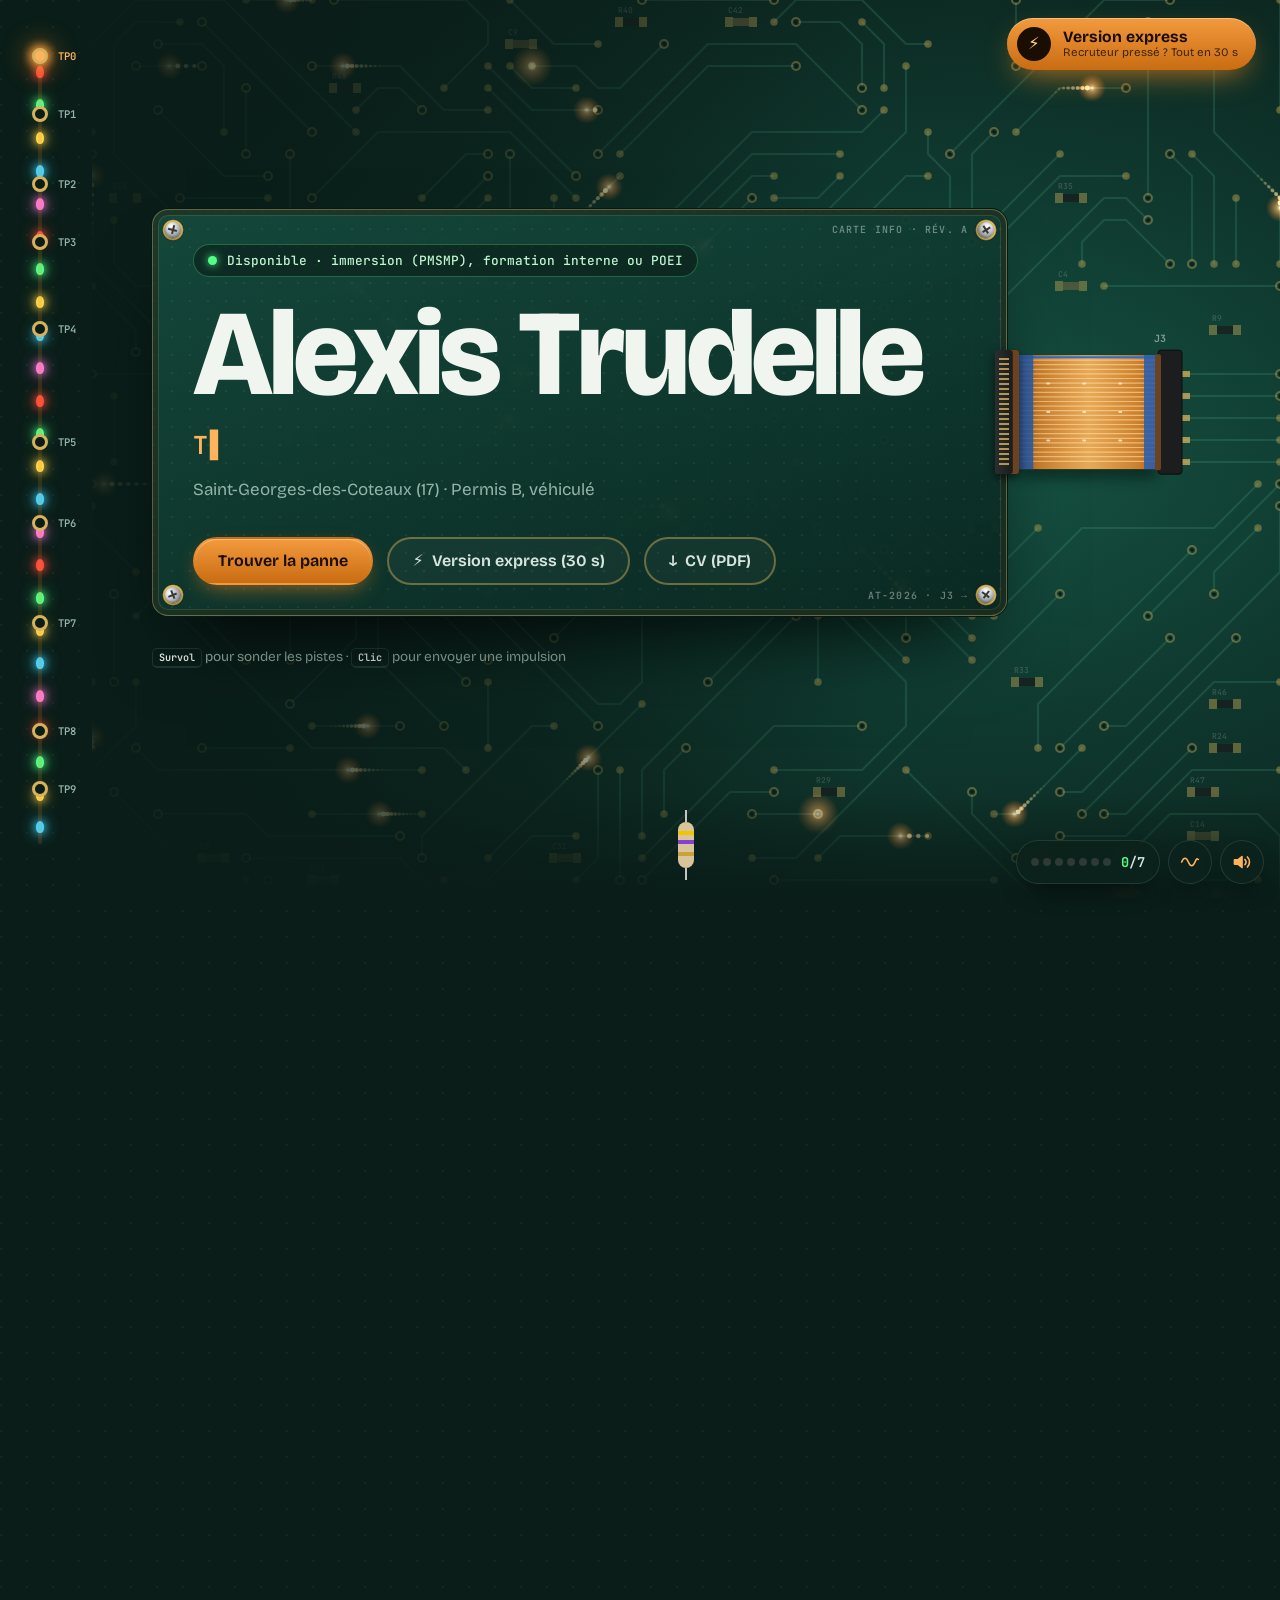
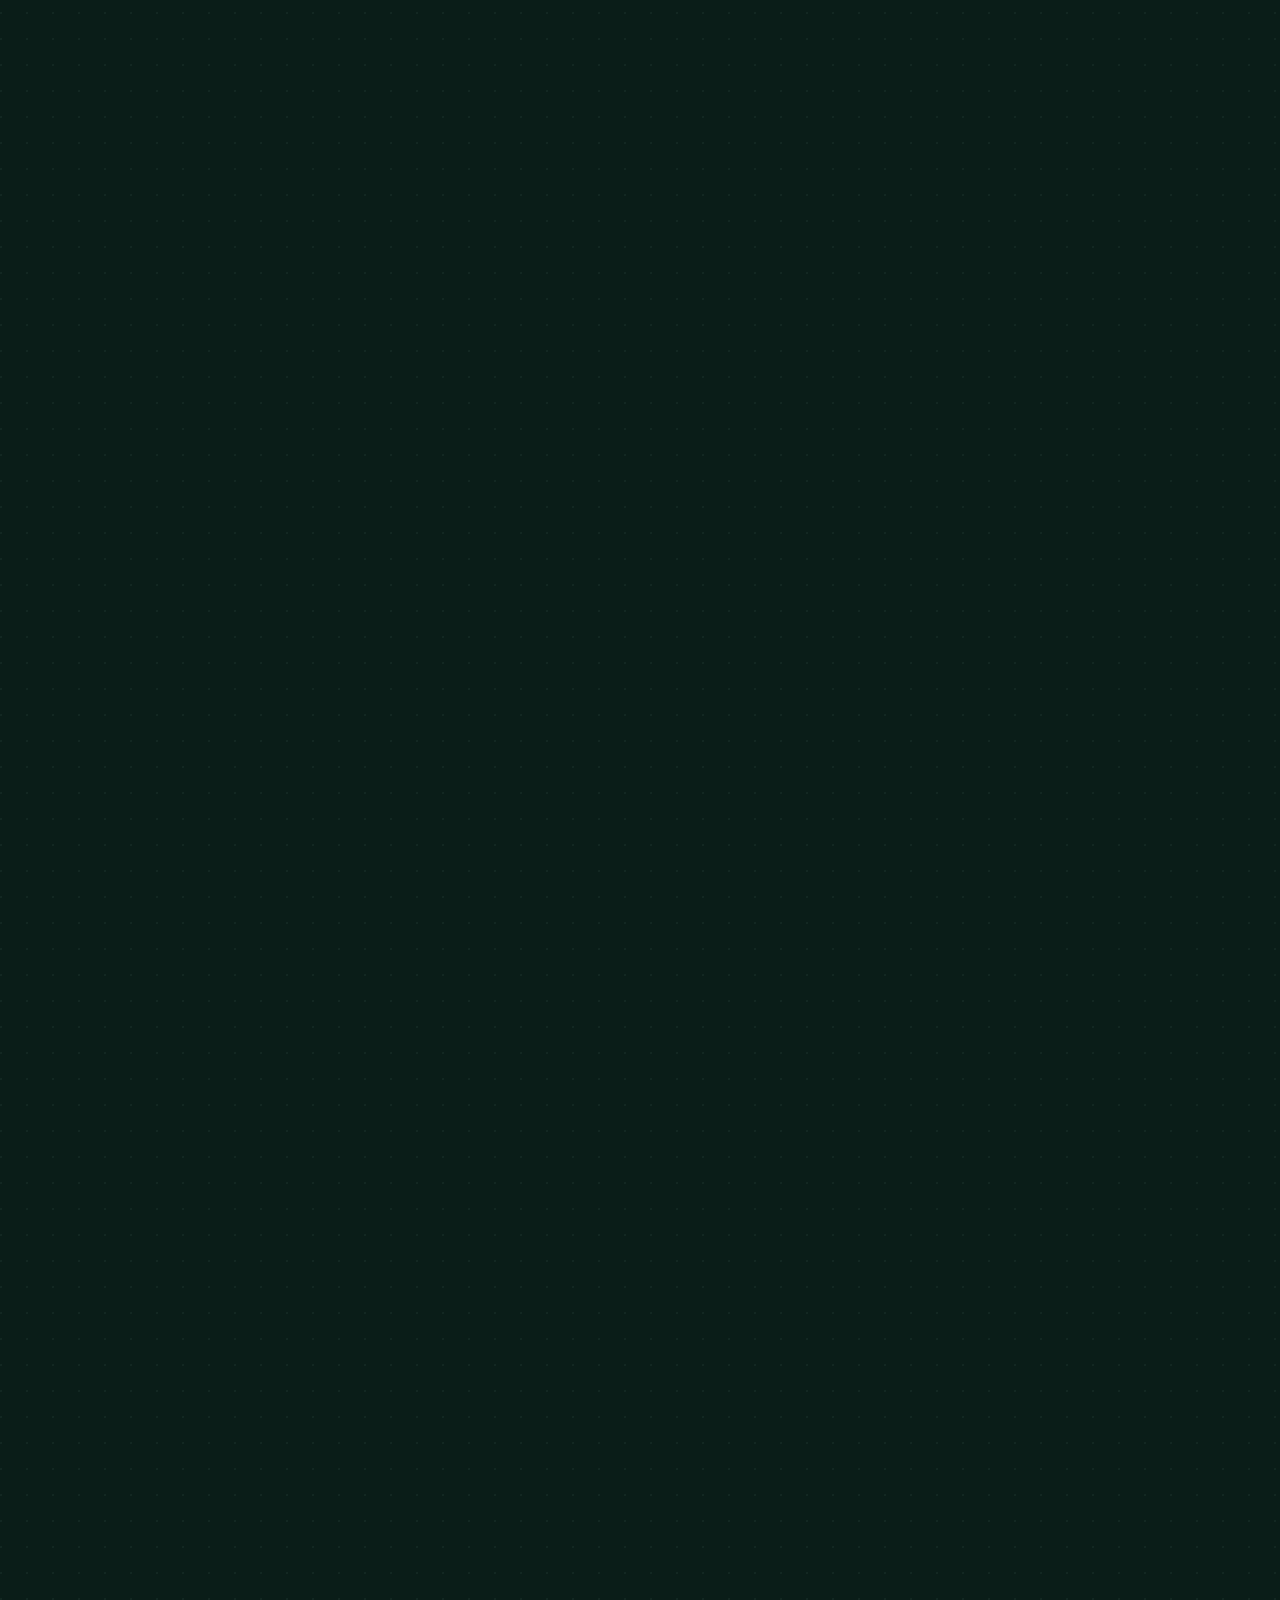
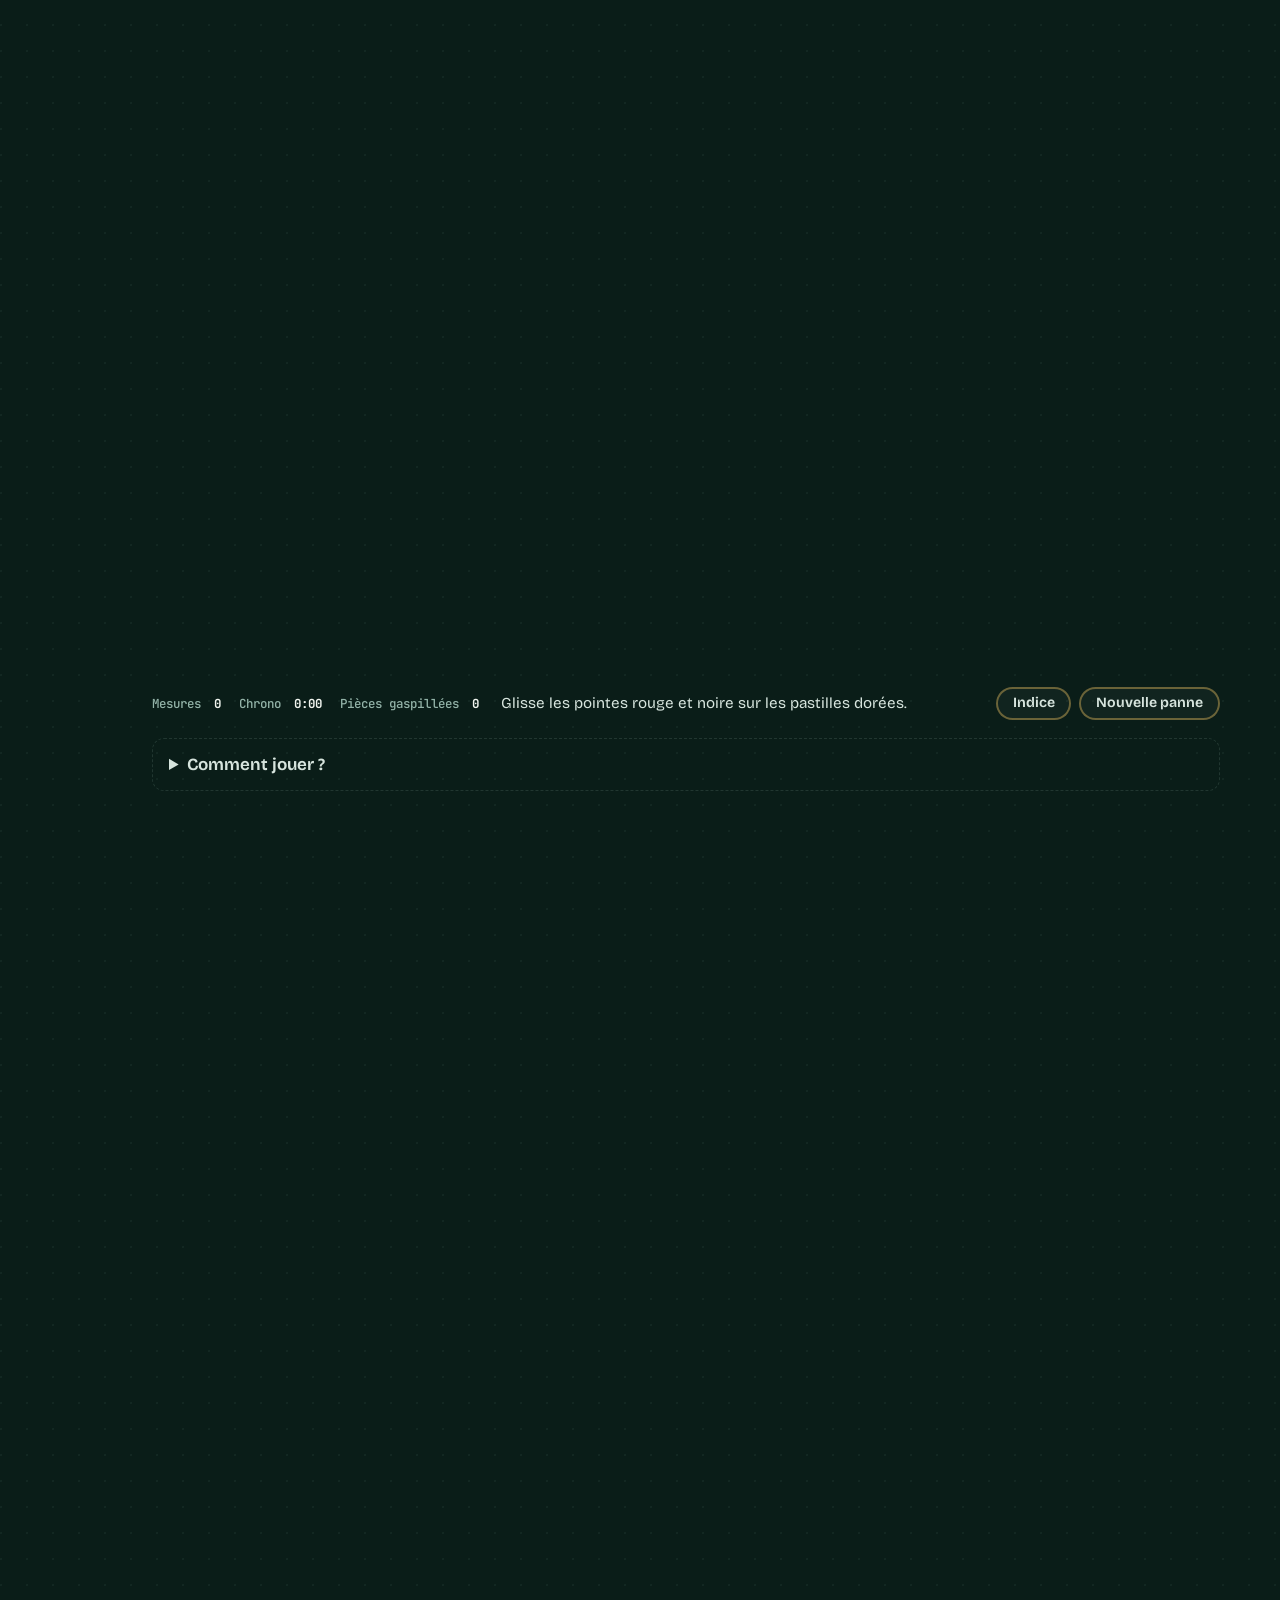
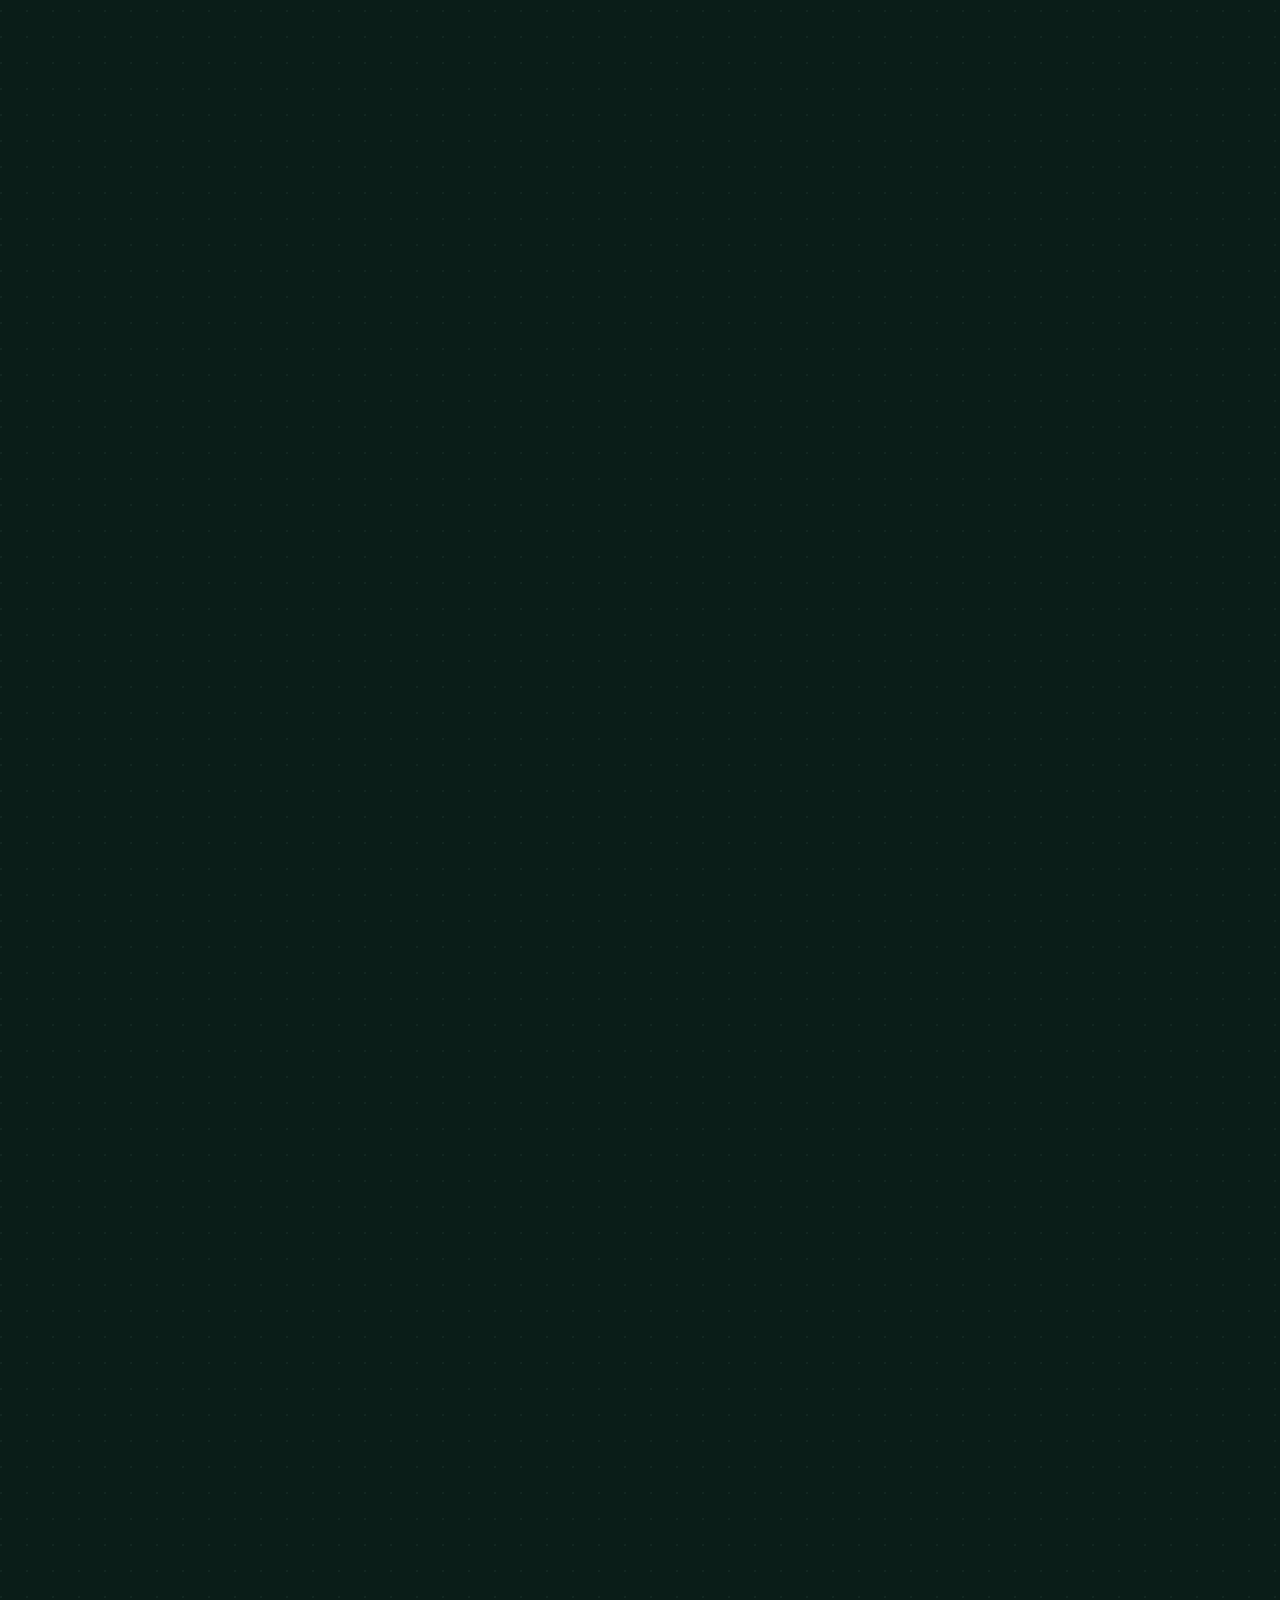
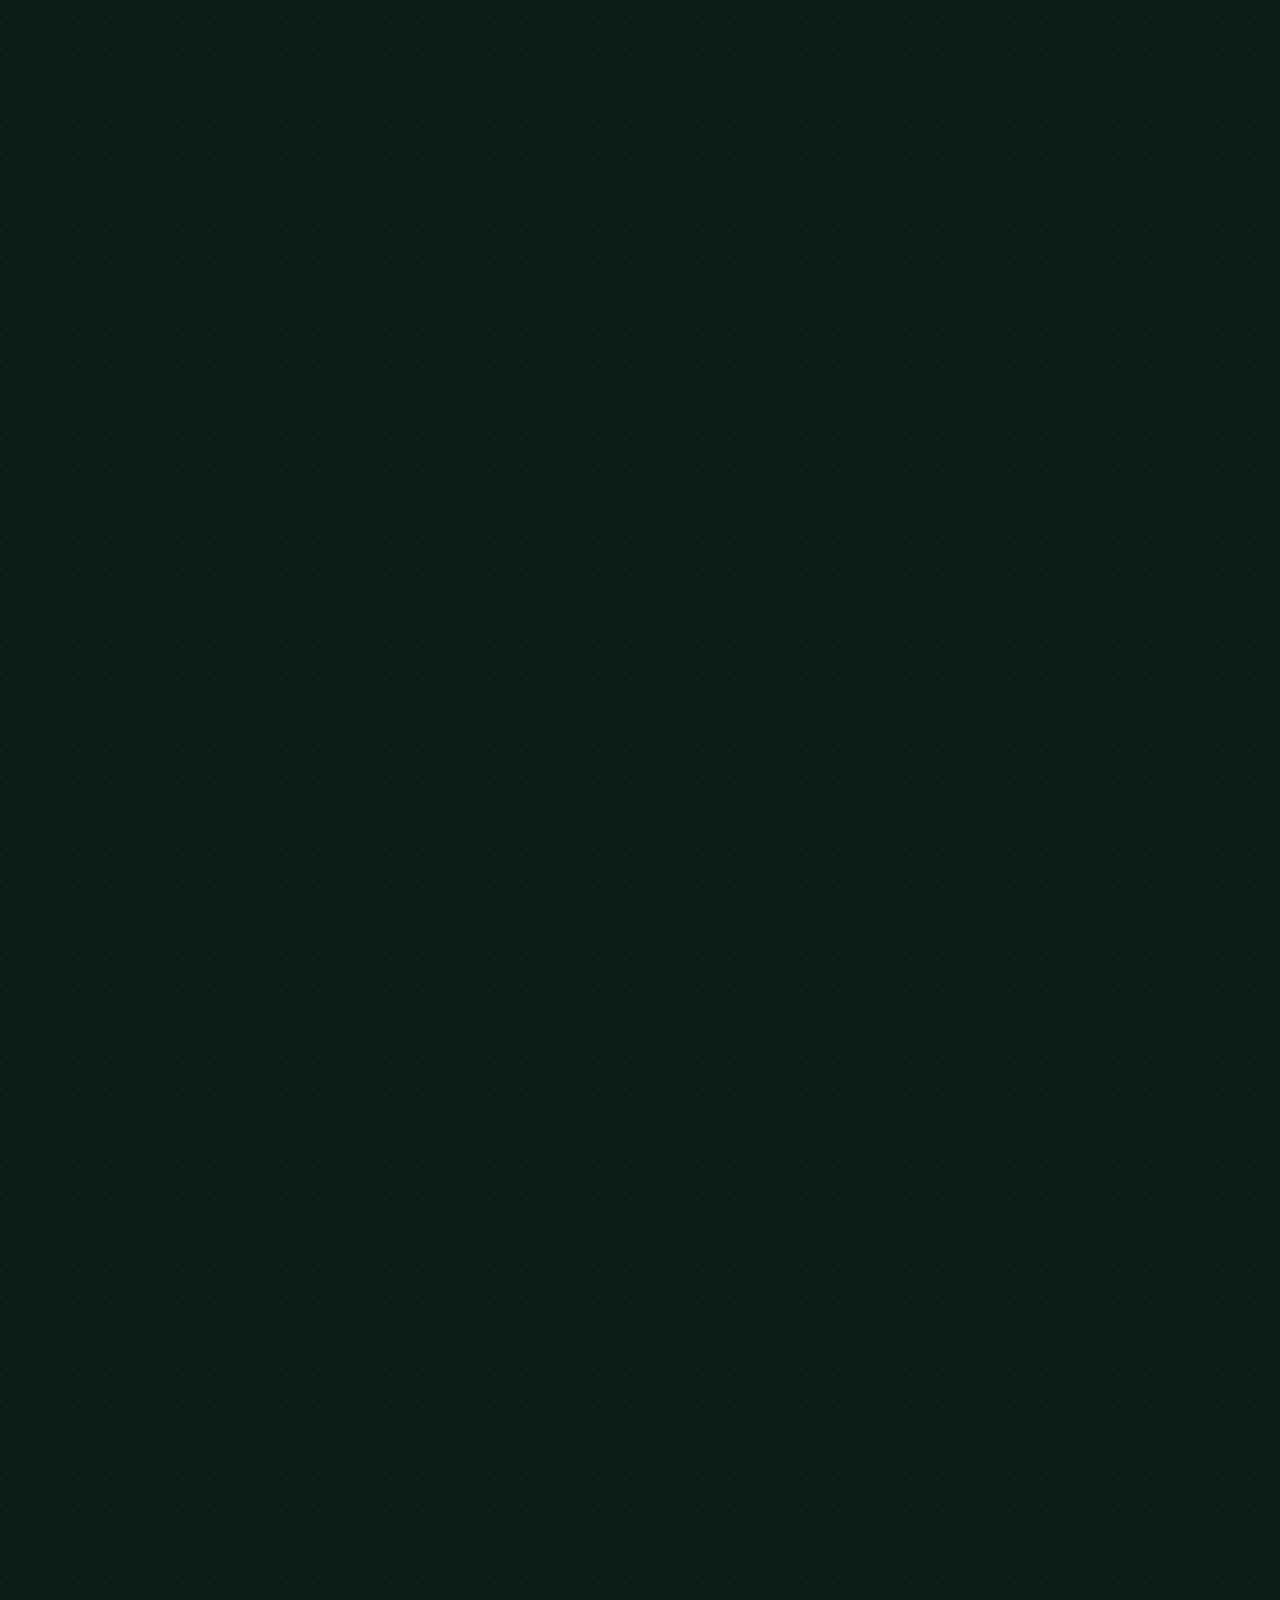
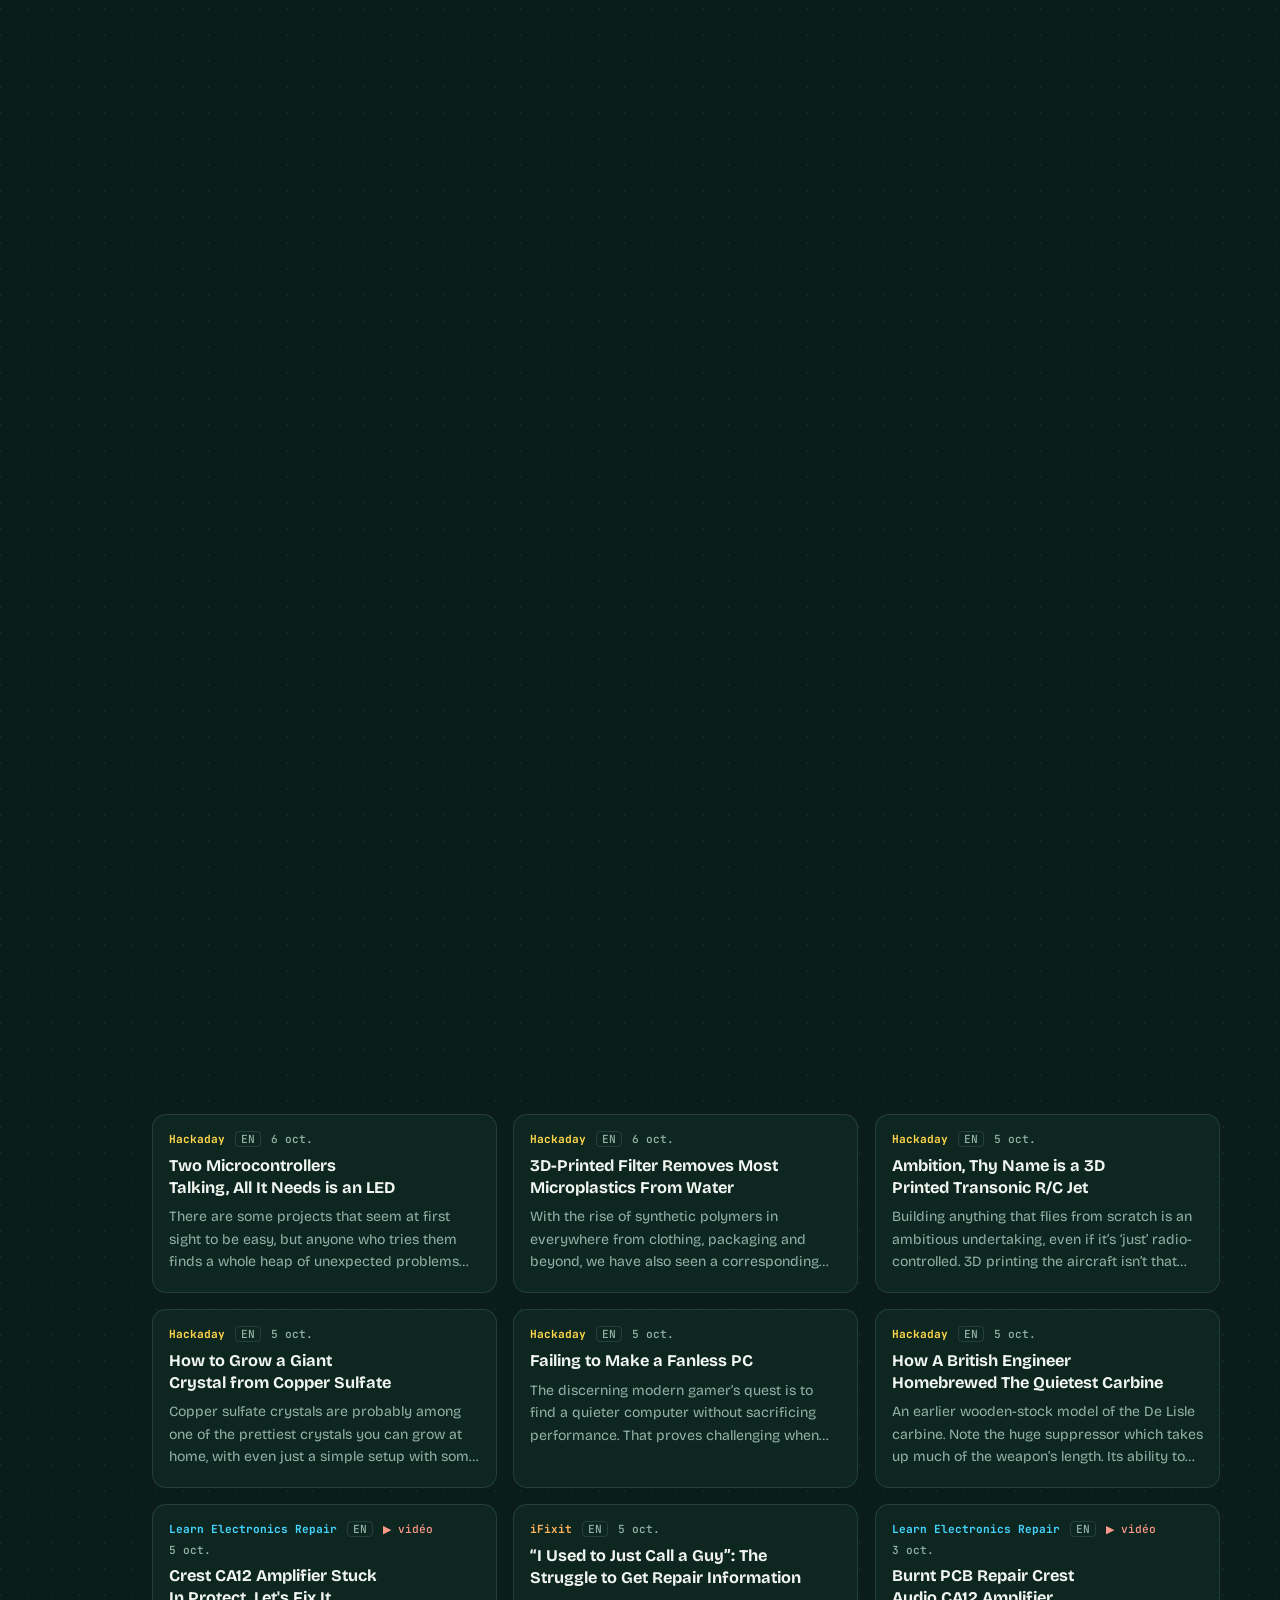
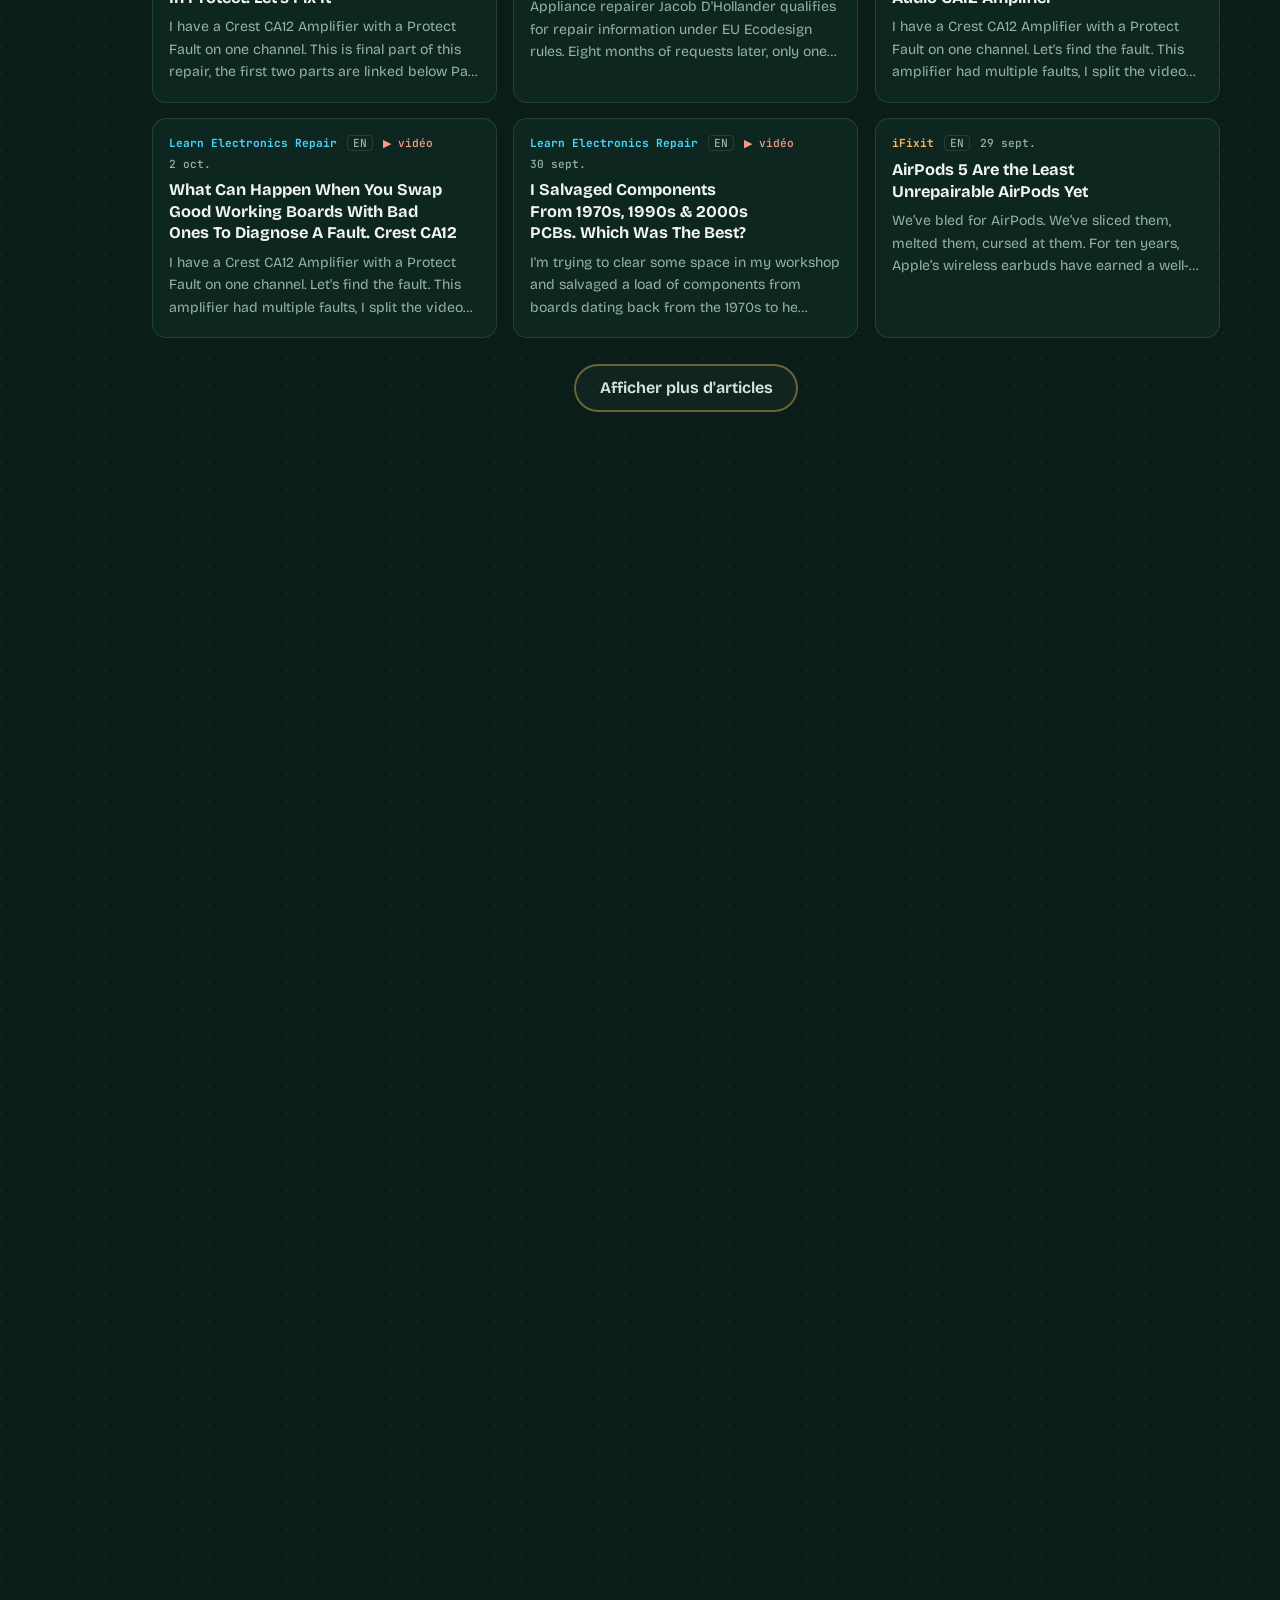
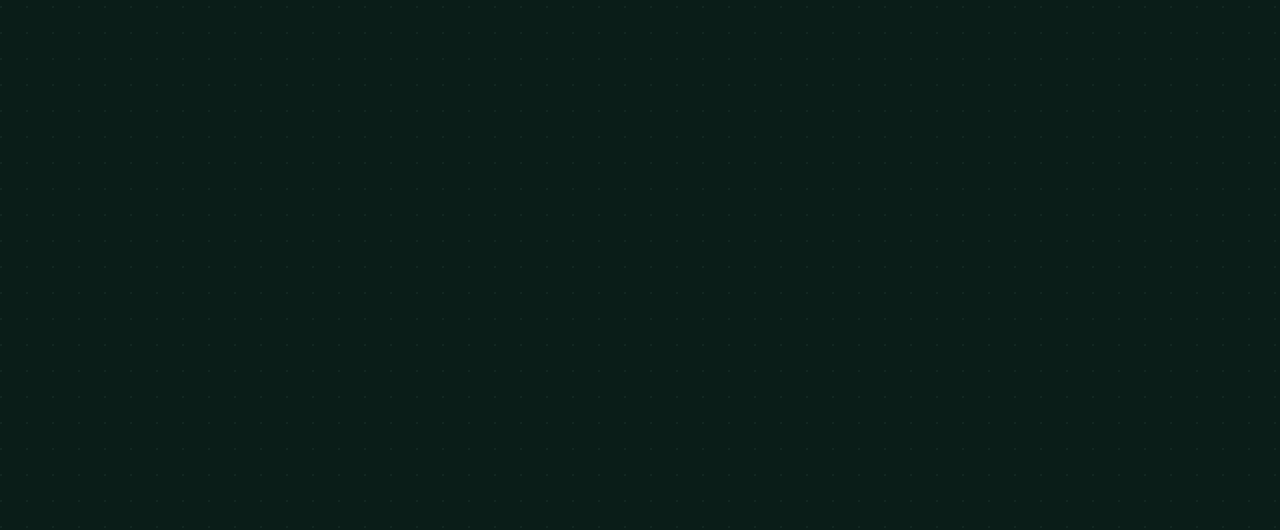
==== site/index.html @ 2192ea8b "trouve la panne : ajout jeux" ====
<!doctype html>
<html lang="fr">
<head>
  <meta charset="utf-8">
  <meta name="viewport" content="width=device-width, initial-scale=1">
  <!-- Politique de sécurité : seules les ressources de ce site peuvent être chargées. -->
  <meta http-equiv="Content-Security-Policy" content="default-src 'none'; script-src 'self'; style-src 'self'; img-src 'self' data:; font-src 'self'; connect-src 'self'; manifest-src 'self'; base-uri 'none'; form-action 'none'; upgrade-insecure-requests">
  <meta name="referrer" content="strict-origin-when-cross-origin">
  <title>Alexis Trudelle — Technicien réparateur en électronique</title>
  <meta name="description" content="Portfolio d'Alexis Trudelle, technicien réparateur en électronique en reconversion : diagnostic de pannes, mesures au multimètre, montage et reconditionnement de PC. Charente-Maritime (17).">
  <meta name="author" content="Alexis Trudelle">
  <meta name="theme-color" content="#0a1d18">
  <meta property="og:type" content="website">
  <meta property="og:locale" content="fr_FR">
  <meta property="og:site_name" content="Portfolio de Alexis Trudelle">
  <meta property="og:title" content="Portfolio de Alexis Trudelle">
  <meta property="og:description" content="Un portfolio à dépanner : trouvez la panne au multimètre, ouvrez le boîtier, soudez pour obtenir mes coordonnées.">
  <meta property="og:url" content="https://nameho.github.io/">
  <link rel="canonical" href="https://nameho.github.io/">
  <link rel="icon" href="assets/favicon.svg" type="image/svg+xml">
  <link rel="preload" href="assets/fonts/bricolage-grotesque-latin.woff2" as="font" type="font/woff2" crossorigin>
  <link rel="preload" href="assets/fonts/jetbrains-mono-latin.woff2" as="font" type="font/woff2" crossorigin>
  <link rel="stylesheet" href="assets/css/style.css">
  <script src="assets/js/boot.js"></script>
  <script type="module" src="assets/js/main.js"></script>
  <!-- Préchargement : le navigateur télécharge tous les modules en parallèle au lieu de les découvrir en cascade -->
  <link rel="modulepreload" href="assets/js/util.js">
  <link rel="modulepreload" href="assets/js/audio.js">
  <link rel="modulepreload" href="assets/js/hud.js">
  <link rel="modulepreload" href="assets/js/info.js">
  <link rel="modulepreload" href="assets/js/info-data.js">
  <link rel="modulepreload" href="assets/js/nav.js">
  <link rel="modulepreload" href="assets/js/express.js">
  <link rel="modulepreload" href="assets/js/contact-data.js">
  <link rel="modulepreload" href="assets/js/cv.js">
  <link rel="modulepreload" href="assets/js/cv-key.js">
  <link rel="modulepreload" href="assets/js/hero.js">
  <link rel="modulepreload" href="assets/js/profile.js">
  <link rel="modulepreload" href="assets/js/skills.js">
  <link rel="modulepreload" href="assets/js/diag.js">
  <link rel="modulepreload" href="assets/js/rework.js">
  <link rel="modulepreload" href="assets/js/scope.js">
  <link rel="modulepreload" href="assets/js/workshop.js">
  <link rel="modulepreload" href="assets/js/defis.js">
  <link rel="modulepreload" href="assets/js/bios.js">
  <link rel="modulepreload" href="assets/js/colors.js">
  <link rel="modulepreload" href="assets/js/veille.js">
  <link rel="modulepreload" href="assets/js/recruit.js">
  <link rel="modulepreload" href="assets/js/contact.js">
  <link rel="modulepreload" href="assets/js/secrets.js">
  <link rel="modulepreload" href="assets/js/console.js">
  <link rel="modulepreload" href="assets/js/seasons.js">
  <!-- Données structurées : aident Google à comprendre qui vous êtes (sans e-mail ni téléphone) -->
  <!-- Données structurées pour les moteurs de recherche : nom du site + fiche « Personne » -->
  <script type="application/ld+json">
  {
    "@context": "https://schema.org",
    "@type": "WebSite",
    "name": "Portfolio de Alexis Trudelle",
    "alternateName": ["Alexis Trudelle", "nameho.github.io"],
    "url": "https://nameho.github.io/"
  }
  </script>
  <script type="application/ld+json">
  {
    "@context": "https://schema.org",
    "@type": "ProfilePage",
    "url": "https://nameho.github.io/",
    "inLanguage": "fr-FR",
    "dateModified": "2026-10-06",
    "mainEntity": {
      "@type": "Person",
      "name": "Alexis Trudelle",
      "jobTitle": "Technicien réparateur en électronique (en reconversion)",
      "description": "Technicien en reconversion vers la réparation électronique : diagnostic de pannes, mesures au multimètre, montage et reconditionnement de PC. Ouvert à une immersion (PMSMP), une formation interne ou une POEI.",
      "url": "https://nameho.github.io/",
      "address": {
        "@type": "PostalAddress",
        "addressLocality": "Saint-Georges-des-Coteaux",
        "addressRegion": "Charente-Maritime",
        "addressCountry": "FR"
      },
      "knowsLanguage": ["fr", "en"],
      "knowsAbout": ["Réparation électronique", "Diagnostic de pannes", "Multimètre", "Soudure", "Montage de PC", "Reconditionnement informatique", "Réparation de PC portables", "Remplacement d'écran de PC portable", "Protection antistatique (ESD)", "Dépannage informatique"],
      "hasCredential": [
        { "@type": "EducationalOccupationalCredential", "name": "Titre professionnel Concepteur Développeur d'Applications", "credentialCategory": "Titre professionnel" },
        { "@type": "EducationalOccupationalCredential", "name": "Titre professionnel Développeur Web et Web Mobile", "credentialCategory": "Titre professionnel" },
        { "@type": "EducationalOccupationalCredential", "name": "Titre professionnel Technicien d'assistance en informatique", "credentialCategory": "Titre professionnel" },
        { "@type": "EducationalOccupationalCredential", "name": "Bac Pro Maintenance des véhicules et matériels", "credentialCategory": "Diplôme" }
      ],
      "sameAs": ["https://github.com/Nameho"]
    }
  }
  </script>
</head>
<body>
  <a class="skip" href="#profil">Aller au contenu</a>

  <!-- ============ Barre du haut (mobile / tablette) ============ -->
  <header class="topbar">
    <a class="topbar-logo" href="#accueil" aria-label="AT, retour en haut de page">
      <span class="chip-logo" aria-hidden="true">AT</span>
    </a>
    <p class="topbar-current" aria-hidden="true">Accueil</p>
    <button class="topbar-express" type="button" data-express><span aria-hidden="true">⚡</span> Express</button>
    <button class="topbar-menu" type="button" aria-expanded="false" aria-controls="menu-panel">
      <span class="sr-only">Menu</span><span class="burger" aria-hidden="true"><i></i><i></i><i></i></span>
    </button>
    <span class="topbar-progress" aria-hidden="true"></span>
  </header>

  <!-- ============ Navigation : une piste avec des points de test ============ -->
  <nav class="trace-nav" id="menu-panel" aria-label="Sections du portfolio">
    <span class="trace-rail" aria-hidden="true"><span class="trace-fill"></span><span class="trace-spark"></span></span>
    <ol>
      <li><a href="#accueil"><span class="tp" aria-hidden="true"></span><span class="tp-code" aria-hidden="true">TP0</span><span class="tp-label">Accueil</span></a></li>
      <li><a href="#profil"><span class="tp" aria-hidden="true"></span><span class="tp-code" aria-hidden="true">TP1</span><span class="tp-label">Profil</span></a></li>
      <li><a href="#competences"><span class="tp" aria-hidden="true"></span><span class="tp-code" aria-hidden="true">TP2</span><span class="tp-label">Compétences</span></a></li>
      <li><a href="#diagnostic"><span class="tp" aria-hidden="true"></span><span class="tp-code" aria-hidden="true">TP3</span><span class="tp-label">Trouve la panne</span></a></li>
      <li><a href="#parcours"><span class="tp" aria-hidden="true"></span><span class="tp-code" aria-hidden="true">TP4</span><span class="tp-label">Parcours</span></a></li>
      <li><a href="#atelier"><span class="tp" aria-hidden="true"></span><span class="tp-code" aria-hidden="true">TP5</span><span class="tp-label">Atelier</span></a></li>
      <li><a href="#defis"><span class="tp" aria-hidden="true"></span><span class="tp-code" aria-hidden="true">TP6</span><span class="tp-label">Défis de l'atelier</span></a></li>
      <li><a href="#veille"><span class="tp" aria-hidden="true"></span><span class="tp-code" aria-hidden="true">TP7</span><span class="tp-label">Veille</span></a></li>
      <li><a href="#recruter"><span class="tp" aria-hidden="true"></span><span class="tp-code" aria-hidden="true">TP8</span><span class="tp-label">Me recruter</span></a></li>
      <li><a href="#contact"><span class="tp" aria-hidden="true"></span><span class="tp-code" aria-hidden="true">TP9</span><span class="tp-label">Contact</span></a></li>
    </ol>
  </nav>

  <!-- Accès rapide pour les recruteurs pressés (grand écran ; sur mobile, il est dans la barre du haut) -->
  <button class="express-fab" type="button" data-express>
    <span class="xf-bolt" aria-hidden="true">⚡</span>
    <span class="xf-text"><b>Version express</b><small>Recruteur pressé ? Tout en 30 s</small></span>
  </button>

  <main>
    <!-- ============ TP0 · Accueil ============ -->
    <section id="accueil" class="hero">
      <canvas class="hero-canvas" aria-hidden="true"></canvas>
      <div class="hero-veil" aria-hidden="true"></div>
      <svg class="hero-ribbon" aria-hidden="true"></svg>
      <div class="wrap hero-inner">
        <!-- Carte fille : le bloc d'infos, vissé sur entretoises et relié au circuit du fond par une nappe -->
        <div class="info-board">
          <span class="ib-hole ib-tl" aria-hidden="true"></span>
          <span class="ib-hole ib-tr" aria-hidden="true"></span>
          <span class="ib-hole ib-bl" aria-hidden="true"></span>
          <span class="ib-hole ib-br" aria-hidden="true"></span>
          <span class="ib-silk ib-silk-top" aria-hidden="true">CARTE INFO · RÉV. A</span>
          <span class="ib-silk ib-silk-bottom" aria-hidden="true">AT-2026 · J3 →</span>
          <span class="ib-conn" aria-hidden="true"><i></i></span>
        <p class="hero-status"><span class="led led-green" aria-hidden="true"></span>Disponible · immersion (PMSMP), formation interne ou POEI</p>
        <h1 class="hero-name">
          <span class="sr-only">Alexis Trudelle</span>
          <span class="hero-name-fx" aria-hidden="true">Alexis Trudelle</span>
        </h1>
        <p class="hero-role">
          <span class="sr-only">Technicien réparateur en électronique, en reconversion</span>
          <span class="hero-role-fx" aria-hidden="true">Technicien réparateur en électronique</span>
          <span class="role-tag" aria-hidden="true">en reconversion</span>
        </p>
        <p class="hero-meta">Saint-Georges-des-Coteaux (17) · Permis B, véhiculé</p>
        <div class="hero-cta">
          <a class="btn btn-copper" href="#diagnostic">Trouver la panne</a>
          <button class="btn btn-ghost" type="button" data-express><span aria-hidden="true">⚡</span> Version express (30 s)</button>
          <button class="btn btn-ghost" type="button" data-cv><span aria-hidden="true">↓</span> CV (PDF)</button>
        </div>
        </div>
        <p class="hero-hint" aria-hidden="true"><span class="kbd">Survol</span> pour sonder les pistes · <span class="kbd">Clic</span> pour envoyer une impulsion</p>
      </div>
      <a class="hero-scroll" href="#profil"><span class="sr-only">Descendre vers le profil</span><span class="scroll-res" aria-hidden="true"><i></i><i></i><i></i></span></a>
    </section>

    <!-- ============ TP1 · Profil ============ -->
    <section id="profil" class="section">
      <div class="wrap">
        <header class="sec-head" data-reveal>
          <span class="sec-tp">TP1</span>
          <h2>Profil</h2>
          <span class="sec-trace" aria-hidden="true"></span>
        </header>

        <article class="datasheet" data-reveal>
          <header class="ds-head">
            <p class="ds-ref">AT-2026</p>
            <p class="ds-title">Technicien réparateur en électronique<br><span>Fiche technique · Rév. 10/2026</span></p>
            <p class="ds-state"><span class="led led-green" aria-hidden="true"></span>En recherche active</p>
          </header>

          <div class="ds-grid">
            <div class="ds-desc">
              <h3>Description générale</h3>
              <p>Titulaire de trois titres professionnels en informatique et d'un Bac Pro maintenance, je me reconvertis vers la réparation électronique. Une immersion en atelier de reconditionnement informatique a confirmé ce projet.</p>
              <p>Minutieux, calme et rigoureux, je cherche un poste en atelier pour diagnostiquer et réparer tout type d'appareil électronique. Ouvert à une immersion (PMSMP), une formation interne ou une POEI.</p>

              <h3>Caractéristiques</h3>
              <table class="ds-table">
                <thead>
                  <tr><th scope="col">Paramètre</th><th scope="col">Valeur</th><th scope="col">Conditions</th></tr>
                </thead>
                <tbody>
                  <tr><th scope="row">Formation</th><td>3 titres pro + Bac Pro</td><td>Informatique &amp; maintenance</td></tr>
                  <tr><th scope="row">Méthode</th><td>Mesurer → isoler → réparer</td><td>Multimètre en main</td></tr>
                  <tr><th scope="row">Mobilité</th><td>Permis B, véhiculé</td><td>Charente-Maritime (17)</td></tr>
                  <tr><th scope="row">Langues</th><td>Français · Anglais</td><td>Langue maternelle · niveau B1</td></tr>
                  <tr><th scope="row">Centres d'intérêt</th><td>Électronique, dépannage</td><td>Assemblage de PC, bricolage de précision</td></tr>
                </tbody>
              </table>
            </div>

            <figure class="ds-pinout">
              <figcaption>Brochage <span>(vue de dessus)</span></figcaption>
              <div class="dip8">
                <div class="dip8-col dip8-left">
                  <button class="pin" type="button" data-desc="Minutie : chaque vis, chaque nappe, chaque soudure à sa place."><span class="pin-num">1</span><span class="pin-name">MIN</span></button>
                  <button class="pin" type="button" data-desc="Calme : une panne se règle à tête reposée, pas dans la précipitation."><span class="pin-num">2</span><span class="pin-name">CLM</span></button>
                  <button class="pin" type="button" data-desc="Rigueur : procédures et consignes de sécurité respectées à la lettre."><span class="pin-num">3</span><span class="pin-name">RIG</span></button>
                  <button class="pin" type="button" data-desc="GND : les pieds sur terre. Je mesure avant de conclure."><span class="pin-num">4</span><span class="pin-name">GND</span></button>
                </div>
                <div class="dip8-body" aria-hidden="true">
                  <span class="dip8-notch"></span>
                  <span class="dip8-text">AT-2026<br><small>REPAIR</small></span>
                  <span class="dip8-dot"></span>
                </div>
                <div class="dip8-col dip8-right">
                  <button class="pin" type="button" data-desc="VCC : la motivation qui alimente toute la reconversion."><span class="pin-num">8</span><span class="pin-name">VCC</span></button>
                  <button class="pin" type="button" data-desc="CLK : ponctualité. L'horloge interne ne dérive pas."><span class="pin-num">7</span><span class="pin-name">CLK</span></button>
                  <button class="pin" type="button" data-desc="Travail en équipe : de jour comme de nuit, j'ai appris à compter sur les autres et à être fiable."><span class="pin-num">6</span><span class="pin-name">EQP</span></button>
                  <button class="pin" type="button" data-desc="Autonomie : je sais avancer seul sur un diagnostic, et demander quand il le faut."><span class="pin-num">5</span><span class="pin-name">AUT</span></button>
                </div>
              </div>
              <p class="pin-caption" aria-live="polite">Survolez ou touchez une broche.</p>
            </figure>
          </div>
        </article>
      </div>
    </section>

    <!-- ============ TP2 · Compétences ============ -->
    <section id="competences" class="section">
      <div class="wrap">
        <header class="sec-head" data-reveal>
          <span class="sec-tp">TP2</span>
          <h2>Compétences</h2>
          <span class="sec-trace" aria-hidden="true"></span>
        </header>
        <p class="sec-intro" data-reveal>Mes compétences sont rangées dans ce boîtier. Dévissez-le pour inspecter la carte&nbsp;: chaque composant correspond à une compétence.</p>

        <div class="skills" data-reveal>
          <div class="skills-stage">
            <div class="case" data-state="closed">
              <div class="case-board">
                <svg class="board-svg" viewBox="0 0 900 520" role="img" aria-labelledby="board-title">
                  <title id="board-title">Carte électronique : chaque composant représente une compétence</title>
                  <defs>
                    <linearGradient id="g-mask" x1="0" y1="0" x2="1" y2="1">
                      <stop offset="0" stop-color="#1c6956"/><stop offset="1" stop-color="#0f4337"/>
                    </linearGradient>
                    <linearGradient id="g-chip" x1="0" y1="0" x2="0" y2="1">
                      <stop offset="0" stop-color="#2a2e2e"/><stop offset="1" stop-color="#121414"/>
                    </linearGradient>
                    <linearGradient id="g-can" x1="0" y1="0" x2="0" y2="1">
                      <stop offset="0" stop-color="#f3f4f0"/><stop offset=".45" stop-color="#b7bab5"/><stop offset="1" stop-color="#6d716e"/>
                    </linearGradient>
                    <radialGradient id="g-cap" cx=".4" cy=".35" r=".75">
                      <stop offset="0" stop-color="#3d6fd1"/><stop offset="1" stop-color="#173777"/>
                    </radialGradient>
                  </defs>

                  <rect x="6" y="6" width="888" height="508" rx="18" fill="url(#g-mask)" stroke="#0b2e25" stroke-width="2"/>

                  <g class="b-holes" fill="#081411" stroke="#d8b25a" stroke-width="6">
                    <circle cx="40" cy="40" r="13"/><circle cx="860" cy="40" r="13"/>
                    <circle cx="40" cy="480" r="13"/><circle cx="860" cy="480" r="13"/>
                  </g>

                  <g class="b-traces" fill="none" stroke-linecap="round" stroke-linejoin="round">
                    <path class="trc trc-power" pathLength="1" d="M64 90 H80"/>
                    <path class="trc trc-power" pathLength="1" d="M220 90 H262 L300 128 V204 H326"/>
                    <path class="trc" pathLength="1" d="M180 190 H300"/>
                    <path class="trc" pathLength="1" d="M172 290 H326"/>
                    <path class="trc" pathLength="1" d="M248 228 H326"/>
                    <path class="trc" pathLength="1" d="M248 240 H326"/>
                    <path class="trc" pathLength="1" d="M248 252 H326"/>
                    <path class="trc" pathLength="1" d="M504 192 H528 L548 172 H600"/>
                    <path class="trc" pathLength="1" d="M504 204 H528 L548 184 H600"/>
                    <path class="trc" pathLength="1" d="M504 216 H528 L548 196 H600"/>
                    <path class="trc" pathLength="1" d="M504 228 H528 L548 208 H600"/>
                    <path class="trc" pathLength="1" d="M504 240 H528 L548 220 H600"/>
                    <path class="trc" pathLength="1" d="M504 252 H528 L548 232 H600"/>
                    <path class="trc" pathLength="1" d="M504 276 H520 L540 296 H650"/>
                    <path class="trc" pathLength="1" d="M504 288 H520 L540 308 H650"/>
                    <path class="trc" pathLength="1" d="M504 300 H520 L540 320 H650"/>
                    <path class="trc" pathLength="1" d="M400 166 V104"/>
                    <path class="trc" pathLength="1" d="M436 166 V104"/>
                    <path class="trc" pathLength="1" d="M472 166 V104"/>
                    <path class="trc" pathLength="1" d="M376 344 V395"/>
                    <path class="trc" pathLength="1" d="M424 344 V395"/>
                    <path class="trc" pathLength="1" d="M484 344 V364 L525 405 H700"/>
                    <path class="trc" pathLength="1" d="M472 344 V366 L521 415 H700"/>
                    <path class="trc" pathLength="1" d="M460 344 V368 L517 425 H700"/>
                  </g>
                  <g class="b-flow" fill="none" stroke-linecap="round">
                    <path class="trc-flow" pathLength="1" d="M64 90 H80 M220 90 H262 L300 128 V204 H326"/>
                    <path class="trc-flow" pathLength="1" d="M504 204 H528 L548 184 H600"/>
                    <path class="trc-flow" pathLength="1" d="M504 288 H520 L540 308 H650"/>
                    <path class="trc-flow" pathLength="1" d="M472 344 V366 L521 415 H700"/>
                  </g>

                  <!-- Passifs décoratifs -->
                  <g class="b-passives">
                    <rect x="14" y="72" width="50" height="36" rx="4" fill="#1a1d1d"/>
                    <circle cx="36" cy="90" r="9" fill="#060808" stroke="#8d918e" stroke-width="2"/>
                    <text class="silk silk-sm" x="16" y="126">J0 · 12V</text>
                    <circle cx="150" cy="190" r="30" fill="url(#g-cap)" stroke="#0d1f45" stroke-width="2"/>
                    <path d="M150 160 A30 30 0 0 1 150 220" fill="none" stroke="#cfd8ea" stroke-width="7" opacity=".55"/>
                    <path d="M138 184 L150 196 M150 184 L138 196" stroke="#0d1f45" stroke-width="2"/>
                    <text class="silk silk-sm" x="118" y="238">C1</text>
                    <circle cx="150" cy="290" r="22" fill="url(#g-cap)" stroke="#0d1f45" stroke-width="2"/>
                    <path d="M150 268 A22 22 0 0 1 150 312" fill="none" stroke="#cfd8ea" stroke-width="5" opacity=".55"/>
                    <text class="silk silk-sm" x="124" y="330">C2</text>
                    <g fill="#d8b25a"><rect x="218" y="223" width="6" height="10"/><rect x="242" y="223" width="6" height="10"/><rect x="218" y="235" width="6" height="10"/><rect x="242" y="235" width="6" height="10"/><rect x="218" y="247" width="6" height="10"/><rect x="242" y="247" width="6" height="10"/></g>
                    <g fill="#222"><rect x="224" y="224" width="18" height="8" rx="1"/><rect x="224" y="236" width="18" height="8" rx="1"/><rect x="224" y="248" width="18" height="8" rx="1"/></g>
                    <text class="silk silk-sm" x="214" y="214">R1–R3</text>
                    <g fill="#d8b25a"><rect x="368" y="434" width="6" height="10"/><rect x="384" y="434" width="6" height="10"/><rect x="416" y="434" width="6" height="10"/><rect x="432" y="434" width="6" height="10"/></g>
                    <g fill="#9a7a4c"><rect x="374" y="435" width="10" height="8" rx="1"/><rect x="422" y="435" width="10" height="8" rx="1"/></g>
                    <text class="silk silk-sm" x="370" y="462">C7  C8</text>
                    <g class="b-leds">
                      <rect class="bled bled-1" x="392" y="92" width="16" height="10" rx="2"/>
                      <rect class="bled bled-2" x="428" y="92" width="16" height="10" rx="2"/>
                      <rect class="bled bled-3" x="464" y="92" width="16" height="10" rx="2"/>
                      <text class="silk silk-sm" x="388" y="82">PWR</text>
                      <text class="silk silk-sm" x="422" y="82">DIAG</text>
                      <text class="silk silk-sm" x="466" y="82">OK</text>
                    </g>
                    <text class="silk" x="60" y="478">AT-2026 · CARTE COMPÉTENCES · RÉV. A</text>
                    <text class="silk silk-sm" x="60" y="496">Assemblée à la main en Charente-Maritime</text>
                  </g>

                  <!-- TH1 : petite thermistance… (secret) -->
                  <g class="th1" data-secret="thermal" aria-hidden="true">
                    <rect class="comp-hit" x="512" y="430" width="56" height="48" rx="8"/>
                    <rect x="522" y="460" width="8" height="10" fill="#d8b25a"/>
                    <rect x="550" y="460" width="8" height="10" fill="#d8b25a"/>
                    <path d="M526 460 L536 452 M554 460 L544 452" stroke="#c3c6c2" stroke-width="2"/>
                    <ellipse class="th1-bead" cx="540" cy="450" rx="9" ry="7"/>
                    <text class="silk silk-sm" x="527" y="441">TH1</text>
                  </g>

                  <!-- Composants = compétences -->
                  <g class="comp" data-skill="qualite" tabindex="-1" aria-hidden="true">
                    <rect class="comp-hit" x="72" y="56" width="160" height="70" rx="8"/>
                    <rect x="80" y="76" width="22" height="28" rx="3" fill="#c9ccc7"/>
                    <rect x="198" y="76" width="22" height="28" rx="3" fill="#c9ccc7"/>
                    <rect x="102" y="80" width="96" height="20" rx="9" fill="#d9f1ec" fill-opacity=".28" stroke="#e9fffa" stroke-opacity=".6"/>
                    <path d="M102 90 C130 82, 170 98, 198 90" fill="none" stroke="#f3e2c0" stroke-width="2"/>
                    <text class="silk" x="80" y="68">F1 · FUSIBLE</text>
                  </g>

                  <g class="comp" data-skill="diagnostic" tabindex="-1" aria-hidden="true">
                    <rect class="comp-hit" x="316" y="156" width="198" height="198" rx="10"/>
                    <g class="qfp-pins" fill="#cfd2cf">
                      <path d="M352 166 h5 v14 h-5z M364 166 h5 v14 h-5z M376 166 h5 v14 h-5z M388 166 h5 v14 h-5z M400 166 h5 v14 h-5z M412 166 h5 v14 h-5z M424 166 h5 v14 h-5z M436 166 h5 v14 h-5z M448 166 h5 v14 h-5z M460 166 h5 v14 h-5z M472 166 h5 v14 h-5z M484 166 h5 v14 h-5z" transform="translate(-2.5 0)"/>
                      <path d="M352 330 h5 v14 h-5z M364 330 h5 v14 h-5z M376 330 h5 v14 h-5z M388 330 h5 v14 h-5z M400 330 h5 v14 h-5z M412 330 h5 v14 h-5z M424 330 h5 v14 h-5z M436 330 h5 v14 h-5z M448 330 h5 v14 h-5z M460 330 h5 v14 h-5z M472 330 h5 v14 h-5z M484 330 h5 v14 h-5z" transform="translate(-2.5 0)"/>
                      <path d="M326 192 v5 h14 v-5z M326 204 v5 h14 v-5z M326 216 v5 h14 v-5z M326 228 v5 h14 v-5z M326 240 v5 h14 v-5z M326 252 v5 h14 v-5z M326 264 v5 h14 v-5z M326 276 v5 h14 v-5z M326 288 v5 h14 v-5z M326 300 v5 h14 v-5z M326 312 v5 h14 v-5z M326 324 v5 h14 v-5z" transform="translate(0 -2.5)"/>
                      <path d="M490 192 v5 h14 v-5z M490 204 v5 h14 v-5z M490 216 v5 h14 v-5z M490 228 v5 h14 v-5z M490 240 v5 h14 v-5z M490 252 v5 h14 v-5z M490 264 v5 h14 v-5z M490 276 v5 h14 v-5z M490 288 v5 h14 v-5z M490 300 v5 h14 v-5z M490 312 v5 h14 v-5z M490 324 v5 h14 v-5z" transform="translate(0 -2.5)"/>
                    </g>
                    <rect class="u1-body" x="340" y="180" width="150" height="150" rx="6" fill="url(#g-chip)"/>
                    <circle cx="356" cy="196" r="5" fill="#0b0c0c" stroke="#3a3f3f"/>
                    <text class="chip-txt" x="415" y="248" text-anchor="middle">DIAG-01</text>
                    <text class="chip-txt chip-txt-sm" x="415" y="268" text-anchor="middle">MESURER · ISOLER</text>
                    <text class="chip-txt chip-txt-sm" x="415" y="284" text-anchor="middle">RÉPARER</text>
                    <text class="silk" x="316" y="150">U1</text>
                  </g>

                  <g class="comp" data-skill="materiel" tabindex="-1" aria-hidden="true">
                    <rect class="comp-hit" x="588" y="40" width="102" height="322" rx="8"/>
                    <rect x="600" y="50" width="26" height="300" rx="3" fill="#151818"/>
                    <rect x="650" y="50" width="26" height="300" rx="3" fill="#151818"/>
                    <rect x="604" y="62" width="18" height="276" rx="2" fill="#2f7d4f"/>
                    <rect x="654" y="62" width="18" height="276" rx="2" fill="#2f7d4f"/>
                    <g fill="#1b1d1d">
                      <rect x="606" y="72" width="14" height="26" rx="1"/><rect x="606" y="106" width="14" height="26" rx="1"/><rect x="606" y="140" width="14" height="26" rx="1"/><rect x="606" y="174" width="14" height="26" rx="1"/><rect x="606" y="234" width="14" height="26" rx="1"/><rect x="606" y="268" width="14" height="26" rx="1"/><rect x="606" y="302" width="14" height="26" rx="1"/>
                      <rect x="656" y="72" width="14" height="26" rx="1"/><rect x="656" y="106" width="14" height="26" rx="1"/><rect x="656" y="140" width="14" height="26" rx="1"/><rect x="656" y="174" width="14" height="26" rx="1"/><rect x="656" y="234" width="14" height="26" rx="1"/><rect x="656" y="268" width="14" height="26" rx="1"/><rect x="656" y="302" width="14" height="26" rx="1"/>
                    </g>
                    <g fill="#eceee9"><rect x="598" y="44" width="30" height="8" rx="2"/><rect x="598" y="348" width="30" height="8" rx="2"/><rect x="648" y="44" width="30" height="8" rx="2"/><rect x="648" y="348" width="30" height="8" rx="2"/></g>
                    <text class="silk" x="700" y="200">J2 · DIMM</text>
                  </g>

                  <g class="comp" data-skill="outillage" tabindex="-1" aria-hidden="true">
                    <rect class="comp-hit" x="690" y="372" width="150" height="76" rx="8"/>
                    <rect x="700" y="395" width="128" height="40" rx="3" fill="#151818"/>
                    <g fill="#e2c26a">
                      <rect x="709" y="401" width="8" height="8"/><rect x="729" y="401" width="8" height="8"/><rect x="749" y="401" width="8" height="8"/><rect x="769" y="401" width="8" height="8"/><rect x="789" y="401" width="8" height="8"/><rect x="809" y="401" width="8" height="8"/>
                      <rect x="709" y="421" width="8" height="8"/><rect x="729" y="421" width="8" height="8"/><rect x="749" y="421" width="8" height="8"/><rect x="769" y="421" width="8" height="8"/><rect x="789" y="421" width="8" height="8"/><rect x="809" y="421" width="8" height="8"/>
                    </g>
                    <text class="silk" x="700" y="388">J1 · OUTILS</text>
                  </g>

                  <g class="comp" data-skill="savoir" tabindex="-1" aria-hidden="true">
                    <rect class="comp-hit" x="350" y="380" width="100" height="56" rx="8"/>
                    <rect x="360" y="395" width="80" height="28" rx="14" fill="url(#g-can)" stroke="#5c605d"/>
                    <rect x="368" y="400" width="64" height="18" rx="9" fill="none" stroke="#ffffff" stroke-opacity=".35"/>
                    <text class="can-txt" x="400" y="413" text-anchor="middle">32.768</text>
                    <text class="silk" x="300" y="414">X1</text>
                  </g>
                </svg>
              </div>

              <div class="case-cover">
                <span class="cover-vents" aria-hidden="true"></span>
                <div class="cover-label" aria-hidden="true">
                  <p class="cl-brand">AT-2026</p>
                  <p class="cl-model">Technicien réparateur · Modèle 17</p>
                  <p class="cl-barcode"></p>
                  <p class="cl-sn">S/N 17-2026-FR · Fabriqué en Charente-Maritime</p>
                </div>
                <p class="cover-warn" aria-hidden="true">⚠ Aucune pièce réparable par l'utilisateur à l'intérieur.<br>Confier l'ouverture à un technicien… ou à vous.</p>
                <p class="cover-hint">↺ Tournez autour d'une vis (sens inverse des aiguilles d'une montre) ou cliquez dessus.</p>
                <span class="screw-hole" data-hole="0" aria-hidden="true"></span>
                <span class="screw-hole" data-hole="1" aria-hidden="true"></span>
                <span class="screw-hole" data-hole="2" aria-hidden="true"></span>
                <span class="screw-hole" data-hole="3" aria-hidden="true"></span>
                <button class="screw" type="button" data-screw="0" aria-label="Dévisser la vis en haut à gauche"><span class="screw-head"></span></button>
                <button class="screw" type="button" data-screw="1" aria-label="Dévisser la vis en haut à droite"><span class="screw-head"></span></button>
                <button class="screw" type="button" data-screw="2" aria-label="Dévisser la vis en bas à gauche"><span class="screw-head"></span></button>
                <button class="screw" type="button" data-screw="3" aria-label="Dévisser la vis en bas à droite"><span class="screw-head"></span></button>
              </div>
            </div>

            <div class="case-tools">
              <div class="tray" aria-hidden="true">
                <span class="tray-label">Bac magnétique</span>
                <span class="tray-slot"></span><span class="tray-slot"></span><span class="tray-slot"></span><span class="tray-slot"></span>
              </div>
              <button class="btn btn-ghost btn-sm" type="button" data-case-open>Ouvrir sans tournevis</button>
              <button class="btn btn-ghost btn-sm" type="button" data-case-close hidden>Refermer le boîtier</button>
            </div>
          </div>

          <div class="inspector">
            <p class="insp-head"><span class="insp-lens" aria-hidden="true"></span>Inspection des composants</p>
            <div class="insp-tabs" role="tablist" aria-label="Composants de la carte">
              <button type="button" role="tab" id="tab-diagnostic" aria-controls="skill-diagnostic" data-skill="diagnostic">U1</button>
              <button type="button" role="tab" id="tab-materiel" aria-controls="skill-materiel" data-skill="materiel">J2</button>
              <button type="button" role="tab" id="tab-outillage" aria-controls="skill-outillage" data-skill="outillage">J1</button>
              <button type="button" role="tab" id="tab-qualite" aria-controls="skill-qualite" data-skill="qualite">F1</button>
              <button type="button" role="tab" id="tab-savoir" aria-controls="skill-savoir" data-skill="savoir">X1</button>
            </div>

            <div class="skill" id="skill-diagnostic" role="tabpanel" aria-labelledby="tab-diagnostic">
              <p class="skill-ref">U1 · Processeur</p>
              <h3>Diagnostic</h3>
              <p class="skill-why">Le cerveau de la carte : mesurer, comparer, isoler la panne.</p>
              <ul>
                <li>Recherche de panne méthodique</li>
                <li>Mesures au multimètre</li>
                <li>Dépannage logiciel</li>
              </ul>
              <p class="skill-fact"><b>Le saviez-vous ?</b> Un processeur actuel contient des milliards de transistors, gravés à l'échelle de quelques nanomètres.</p>
            </div>
            <div class="skill" id="skill-materiel" role="tabpanel" aria-labelledby="tab-materiel">
              <p class="skill-ref">J2 · Barrettes mémoire</p>
              <h3>Matériel informatique</h3>
              <p class="skill-why">Une barrette, ça se démonte et se remonte. Le reste du PC aussi.</p>
              <ul>
                <li>Démontage et montage de PC fixes et portables</li>
                <li>Remplacement de dalle d'écran, clavier, carte fille</li>
                <li>Récupération et tri de pièces détachées</li>
              </ul>
              <p class="skill-fact"><b>Le saviez-vous ?</b> DIMM signifie « Dual Inline Memory Module » : les contacts des deux faces de la barrette sont indépendants, contrairement aux anciennes barrettes SIMM.</p>
            </div>
            <div class="skill" id="skill-outillage" role="tabpanel" aria-labelledby="tab-outillage">
              <p class="skill-ref">J1 · Connecteur de test</p>
              <h3>Outillage</h3>
              <p class="skill-why">Le connecteur où viennent se brancher les outils de l'atelier.</p>
              <ul>
                <li>Multimètre (continuité, tension)</li>
                <li>Fer à souder (bases)</li>
                <li>Tournevis de précision, spudger (ouverture des coques)</li>
              </ul>
              <p class="skill-fact"><b>Le saviez-vous ?</b> Beaucoup de cartes ont un connecteur de test (souvent JTAG) qui permet aux techniciens de dialoguer directement avec les puces.</p>
            </div>
            <div class="skill" id="skill-qualite" role="tabpanel" aria-labelledby="tab-qualite">
              <p class="skill-ref">F1 · Fusible</p>
              <h3>Qualité et sécurité</h3>
              <p class="skill-why">Il protège tout le circuit : la sécurité passe avant tout.</p>
              <ul>
                <li>Gestes précis</li>
                <li>Protection antistatique (bracelet ESD)</li>
                <li>Contrôle visuel</li>
                <li>Respect des procédures et des consignes</li>
              </ul>
              <p class="skill-fact"><b>Le saviez-vous ?</b> Un fusible est un point faible volontaire : un fil calibré qui fond en cas de surintensité, pour protéger tout le reste.</p>
            </div>
            <div class="skill" id="skill-savoir" role="tabpanel" aria-labelledby="tab-savoir">
              <p class="skill-ref">X1 · Quartz</p>
              <h3>Savoir-être</h3>
              <p class="skill-why">Le quartz donne le rythme : régulier, fiable, ponctuel.</p>
              <ul>
                <li>Patience et concentration</li>
                <li>Autonomie</li>
                <li>Travail en équipe</li>
                <li>Ponctualité</li>
              </ul>
              <p class="skill-fact"><b>Le saviez-vous ?</b> Pourquoi 32 768 Hz ? C'est 2<sup>15</sup> : en divisant 15 fois par deux, on obtient exactement une impulsion par seconde. C'est le cœur de presque toutes les montres.</p>
            </div>
          </div>
        </div>
      </div>
    </section>

    <!-- ============ TP3 · Trouve la panne ============ -->
    <section id="diagnostic" class="section section-bench">
      <div class="wrap">
        <header class="sec-head" data-reveal>
          <span class="sec-tp">TP3</span>
          <h2>Trouve la panne</h2>
          <span class="sec-trace" aria-hidden="true"></span>
        </header>
        <p class="sec-intro" data-reveal>Ma méthode de dépannage, en version jeu. La LED <strong>D1</strong> devrait s'allumer… mais elle reste éteinte. Branche les pointes du multimètre, mesure, trouve le composant défectueux… puis remplace-le au poste de soudure&nbsp;: flux, tresse, fer, étain, comme en atelier. C'est comme ça que j'ai trouvé la pompe HS d'un spa&nbsp;: mesurer, isoler, remplacer.</p>
        <p class="learn" data-reveal><button class="info-btn" type="button" data-info="multimetre"><span aria-hidden="true">ⓘ</span> Le saviez-vous&nbsp;? Le multimètre et la loi d'Ohm</button> <button class="info-btn" type="button" data-info="rework"><span aria-hidden="true">ⓘ</span> Souder et dessouder comme un pro</button></p>

        <div class="bench" data-reveal>
          <div class="bench-board">
            <svg class="diag-svg" viewBox="0 0 620 390" role="group" aria-label="Circuit à dépanner : pile, condensateur, interrupteur, fusible, résistance, LED et strap">
              <defs>
                <radialGradient id="g-led" cx=".5" cy=".5" r=".5">
                  <stop offset="0" stop-color="#ff5a3c" stop-opacity=".95"/><stop offset=".4" stop-color="#ff3a22" stop-opacity=".45"/><stop offset="1" stop-color="#ff2a10" stop-opacity="0"/>
                </radialGradient>
                <linearGradient id="g-bat" x1="0" y1="0" x2="1" y2="0">
                  <stop offset="0" stop-color="#1b1d1e"/><stop offset=".5" stop-color="#34383a"/><stop offset="1" stop-color="#151718"/>
                </linearGradient>
              </defs>
              <rect x="4" y="4" width="612" height="382" rx="16" fill="#124437" stroke="#0b2e25" stroke-width="2"/>

              <g class="d-traces" fill="none" stroke-linecap="round" stroke-linejoin="round">
                <path d="M75 122 V80 H150"/><path d="M112 80 V54"/>
                <path d="M210 80 H270"/><path d="M240 80 V54"/>
                <path d="M350 80 H400"/><path d="M375 80 V54"/>
                <path d="M480 80 H545 V170"/><path d="M545 120 H570"/>
                <path d="M545 230 V320 H360"/><path d="M455 320 V346"/>
                <path d="M300 320 H75 V278"/><path d="M190 320 V346"/>
                <path d="M135 80 V150"/><path d="M135 250 V320"/>
              </g>
              <path class="d-flow" d="M75 122 V80 H150 M210 80 H270 M350 80 H400 M480 80 H545 V170 M545 230 V320 H360 M300 320 H75 V278" fill="none"/>

              <!-- BAT1 -->
              <g class="part" data-part="BAT1" tabindex="0" role="button" aria-label="BAT1, pile 9 volts">
                <rect class="part-hit" x="30" y="108" width="90" height="184" rx="10"/>
                <rect x="40" y="134" width="70" height="132" rx="8" fill="url(#g-bat)"/>
                <rect x="40" y="170" width="70" height="56" fill="#e0821f"/>
                <text class="bat-txt" x="75" y="206" text-anchor="middle">9V</text>
                <rect x="62" y="122" width="26" height="14" rx="3" fill="#b9bdb9"/>
                <rect x="62" y="264" width="26" height="14" rx="3" fill="#8d918e"/>
                <text class="silk silk-plus" x="96" y="152">+</text>
                <text class="silk silk-plus" x="96" y="258">−</text>
                <text class="silk" x="28" y="306">BAT1</text>
              </g>

              <!-- C1 : condensateur de filtrage, en parallèle sur la pile -->
              <g class="part part-cap" data-part="C1" tabindex="0" role="button" aria-label="C1, condensateur 470 microfarads">
                <rect class="part-hit" x="118" y="140" width="66" height="122" rx="8"/>
                <path d="M135 150 V160 M135 232 V250" stroke="#c3c6c2" stroke-width="3"/>
                <rect x="122" y="160" width="26" height="72" rx="4" fill="#2a4fb0"/>
                <rect x="140" y="160" width="6" height="72" fill="#cfd8ea" opacity=".85"/>
                <path d="M141.5 176 h3 M141.5 196 h3 M141.5 216 h3" stroke="#2a4fb0" stroke-width="2"/>
                <path class="cap-top-ok" d="M123 163 H147" stroke="#9aa3ad" stroke-width="3"/>
                <path class="cap-top-bulged" d="M122 164 Q135 142 148 164 Z" fill="#a9b1ba" stroke="#6f7780"/>
                <path class="cap-top-bulged" d="M128 158 q2 6 0 10 M141 156 q-1 5 1 9" stroke="#7a4a1f" stroke-width="2.5" fill="none"/>
                <text class="silk" x="154" y="198">C1</text>
                <text class="silk silk-sm" x="154" y="212">470 µF</text>
              </g>

              <!-- SW1 : interrupteur d'alimentation -->
              <g class="part part-switch is-on" data-part="SW1" tabindex="0" role="switch" aria-checked="true" aria-label="SW1, interrupteur d'alimentation">
                <rect class="part-hit" x="146" y="58" width="68" height="46" rx="8"/>
                <rect x="156" y="68" width="48" height="24" rx="5" fill="#1d2021" stroke="#4b5150"/>
                <rect class="sw-knob" x="160" y="71" width="18" height="18" rx="3" fill="#e6e7e2"/>
                <text class="silk" x="160" y="118">SW1</text>
                <text class="silk silk-sm sw-state" x="188" y="118">ON</text>
              </g>

              <!-- F1 -->
              <g class="part" data-part="F1" tabindex="0" role="button" aria-label="F1, fusible 500 milliampères">
                <rect class="part-hit" x="264" y="60" width="92" height="40" rx="8"/>
                <rect x="270" y="70" width="16" height="20" rx="2" fill="#c3c6c2"/>
                <rect x="334" y="70" width="16" height="20" rx="2" fill="#c3c6c2"/>
                <rect x="286" y="72" width="48" height="16" rx="7" fill="#d9f1ec" fill-opacity=".25" stroke="#e9fffa" stroke-opacity=".55"/>
                <path d="M286 80 C298 74, 322 86, 334 80" fill="none" stroke="#efdcb5" stroke-width="1.6"/>
                <text class="silk" x="276" y="118">F1 · 500 mA</text>
              </g>

              <!-- R1 : jaune violet marron or = 470 Ω -->
              <g class="part" data-part="R1" tabindex="0" role="button" aria-label="R1, résistance 470 ohms">
                <rect class="part-hit" x="394" y="60" width="92" height="40" rx="8"/>
                <path d="M400 80 H414 M466 80 H480" stroke="#c3c6c2" stroke-width="3"/>
                <rect x="414" y="70" width="52" height="20" rx="9" fill="#d8c59c"/>
                <rect x="422" y="70" width="5" height="20" fill="#f2c400"/>
                <rect x="432" y="70" width="5" height="20" fill="#8b3fd1"/>
                <rect x="442" y="70" width="5" height="20" fill="#7a4a1f"/>
                <rect x="455" y="70" width="5" height="20" fill="#c9a23a"/>
                <text class="silk" x="408" y="118">R1 · 470 Ω</text>
              </g>

              <!-- D1 : LED rouge -->
              <g class="part part-led" data-part="D1" tabindex="0" role="button" aria-label="D1, LED rouge">
                <rect class="part-hit" x="515" y="164" width="60" height="72" rx="8"/>
                <circle class="led-glow" cx="545" cy="200" r="46" fill="url(#g-led)"/>
                <path d="M545 170 V184 M545 216 V230" stroke="#c3c6c2" stroke-width="3"/>
                <circle class="led-body" cx="545" cy="200" r="16"/>
                <path class="led-flat-ok" d="M531 210 H559" stroke="#5a1a14" stroke-width="2.5" opacity=".7"/>
                <path class="led-flat-rev" d="M531 190 H559" stroke="#5a1a14" stroke-width="2.5" opacity=".7"/>
                <text class="silk" x="490" y="196">D1</text>
                <text class="silk silk-sm" x="555" y="166">+</text>
              </g>

              <!-- W1 : strap (fil soudé) -->
              <g class="part" data-part="W1" tabindex="0" role="button" aria-label="W1, strap soudé">
                <rect class="part-hit" x="290" y="282" width="80" height="54" rx="8"/>
                <path d="M300 320 C310 294, 350 294, 360 320" fill="none" stroke="#cfd3cf" stroke-width="4"/>
                <circle cx="300" cy="320" r="8" fill="#d9dcd7"/>
                <circle cx="360" cy="320" r="8" fill="#d9dcd7"/>
                <text class="silk" x="318" y="286">W1</text>
              </g>

              <!-- Pastilles et points de test (là où se posent les pointes) -->
              <g class="pads">
                <circle class="pad" data-snap="bat+" data-node="A" cx="75" cy="124" r="6"/>
                <circle class="pad" data-snap="sw1-1" data-node="A" cx="150" cy="80" r="6"/>
                <circle class="pad" data-snap="sw1-2" data-node="B" cx="210" cy="80" r="6"/>
                <circle class="pad" data-snap="f1-1" data-node="B" cx="270" cy="80" r="6"/>
                <circle class="pad" data-snap="f1-2" data-node="C" cx="350" cy="80" r="6"/>
                <circle class="pad" data-snap="r1-1" data-node="C" cx="400" cy="80" r="6"/>
                <circle class="pad" data-snap="r1-2" data-node="D" cx="480" cy="80" r="6"/>
                <circle class="pad" data-snap="d1-a" data-node="D" cx="545" cy="170" r="6"/>
                <circle class="pad" data-snap="d1-k" data-node="E" cx="545" cy="230" r="6"/>
                <circle class="pad" data-snap="w1-2" data-node="E" cx="360" cy="320" r="6"/>
                <circle class="pad" data-snap="w1-1" data-node="F" cx="300" cy="320" r="6"/>
                <circle class="pad" data-snap="bat-" data-node="F" cx="75" cy="276" r="6"/>
                <circle class="pad" data-snap="c1+" data-node="A" cx="135" cy="150" r="6"/>
                <circle class="pad" data-snap="c1-" data-node="F" cx="135" cy="250" r="6"/>
              </g>
              <g class="tps">
                <circle class="tp-pad" data-snap="tp1" data-node="A" cx="112" cy="46" r="9"/>
                <circle class="tp-pad" data-snap="tp2" data-node="B" cx="240" cy="46" r="9"/>
                <circle class="tp-pad" data-snap="tp3" data-node="C" cx="375" cy="46" r="9"/>
                <circle class="tp-pad" data-snap="tp4" data-node="D" cx="578" cy="120" r="9"/>
                <circle class="tp-pad" data-snap="tp5" data-node="E" cx="455" cy="354" r="9"/>
                <circle class="tp-pad" data-snap="tp6" data-node="F" cx="190" cy="354" r="9"/>
                <text class="silk silk-sm" x="126" y="40">TP1</text>
                <text class="silk silk-sm" x="254" y="40">TP2</text>
                <text class="silk silk-sm" x="389" y="40">TP3</text>
                <text class="silk silk-sm" x="566" y="146">TP4</text>
                <text class="silk silk-sm" x="469" y="372">TP5</text>
                <text class="silk silk-sm" x="204" y="372">TP6</text>
              </g>
            </svg>

            <div class="replace-pop" role="dialog" aria-modal="false" aria-labelledby="replace-title" hidden>
              <p class="rp-title" id="replace-title"></p>
              <p class="rp-text"></p>
              <div class="rp-actions">
                <button class="btn btn-copper btn-sm" type="button" data-rp="ok">Remplacer</button>
                <button class="btn btn-ghost btn-sm" type="button" data-rp="cancel">Annuler</button>
              </div>
            </div>
          </div>

          <div class="meter">
            <div class="meter-body">
              <div class="meter-top">
                <span class="meter-brand">AT-17</span>
                <span class="meter-model">Multimètre · True RMS</span>
                <button class="meter-light" type="button" aria-pressed="false" aria-label="Rétroéclairage de l'écran">✺</button>
              </div>
              <div class="lcd">
                <svg class="lcd-svg" viewBox="0 0 230 88" aria-hidden="true"></svg>
              </div>
              <div class="dial">
                <div class="dial-knob" aria-hidden="true"><span class="dial-grip"></span><span class="dial-pointer"></span></div>
                <fieldset class="dial-modes">
                  <legend class="sr-only">Calibre du multimètre</legend>
                  <label class="mode m-off"><input type="radio" name="meter-mode" value="off"><span>OFF</span></label>
                  <label class="mode m-v"><input type="radio" name="meter-mode" value="v" checked><span>V<small>DC</small></span></label>
                  <label class="mode m-ohm"><input type="radio" name="meter-mode" value="ohm"><span>Ω</span></label>
                  <label class="mode m-cont"><input type="radio" name="meter-mode" value="cont"><span aria-hidden="true">•)))</span><span class="sr-only">Continuité</span></label>
                  <label class="mode m-diode"><input type="radio" name="meter-mode" value="diode"><span aria-hidden="true">▶|</span><span class="sr-only">Test diode</span></label>
                </fieldset>
              </div>
              <div class="jacks" aria-hidden="true">
                <span class="jack jack-com"><i></i>COM</span>
                <span class="jack jack-v"><i></i>VΩ</span>
              </div>
              <div class="probe-dock" aria-hidden="true"><span class="dock dock-black"></span><span class="dock dock-red"></span></div>
            </div>
            <div class="probe-select">
              <label>Pointe rouge
                <select data-probe="red">
                  <option value="">Au repos</option>
                  <option value="tp1">TP1</option><option value="tp2">TP2</option><option value="tp3">TP3</option>
                  <option value="tp4">TP4</option><option value="tp5">TP5</option><option value="tp6">TP6</option>
                </select>
              </label>
              <label>Pointe noire
                <select data-probe="black">
                  <option value="">Au repos</option>
                  <option value="tp1">TP1</option><option value="tp2">TP2</option><option value="tp3">TP3</option>
                  <option value="tp4">TP4</option><option value="tp5">TP5</option><option value="tp6">TP6</option>
                </select>
              </label>
            </div>
            <p class="sr-only" aria-live="polite" data-meter-live></p>
          </div>

          <svg class="bench-overlay" aria-hidden="true"></svg>

          <div class="bench-success" role="status" hidden>
            <p class="bs-badge">Réparé ✔</p>
            <p class="bs-title"></p>
            <p class="bs-stats"></p>
            <p class="bs-tip"></p>
            <button class="btn btn-copper btn-sm" type="button" data-new>Nouvelle panne</button>
          </div>
        </div>

        <div class="bench-bar">
          <p class="bench-stats">
            <span>Mesures <b data-stat="measures">0</b></span>
            <span>Chrono <b data-stat="time">0:00</b></span>
            <span>Pièces gaspillées <b data-stat="wasted">0</b></span>
          </p>
          <p class="bench-msg" aria-live="polite">Glisse les pointes rouge et noire sur les pastilles dorées.</p>
          <div class="bench-actions">
            <button class="btn btn-ghost btn-sm" type="button" data-hint>Indice</button>
            <button class="btn btn-ghost btn-sm" type="button" data-new>Nouvelle panne</button>
          </div>
        </div>

        <details class="bench-help">
          <summary>Comment jouer&nbsp;?</summary>
          <ol>
            <li>Le multimètre est sur <strong>V</strong> (tension). Pose la pointe <strong>rouge</strong> côté + et la <strong>noire</strong> côté − d'un composant.</li>
            <li>Dans un circuit en série coupé quelque part, presque toute la tension se retrouve aux bornes de l'élément ouvert.</li>
            <li>Pour vérifier un composant sans tension, coupe l'alimentation avec <strong>SW1</strong> puis passe en <strong>Ω</strong>, <strong>continuité</strong> ou <strong>test diode</strong>.</li>
            <li>Clique sur un composant pour le remplacer (alimentation coupée&nbsp;!)&nbsp;: les pièces soudées passent au poste de soudure. Dessoude (flux, tresse et fer), pose la pièce neuve dans le bon sens, soude-la (le fer d'abord, puis l'étain), coupe les pattes, nettoie le flux.</li>
            <li>Remets sous tension pour vérifier. Une soudure ratée ou une pièce à l'envers&nbsp;? Le multimètre te le dira.</li>
          </ol>
        </details>
      </div>
    </section>

    <!-- ============ TP4 · Parcours ============ -->
    <section id="parcours" class="section">
      <div class="wrap">
        <header class="sec-head" data-reveal>
          <span class="sec-tp">TP4</span>
          <h2>Parcours</h2>
          <span class="sec-trace" aria-hidden="true"></span>
        </header>
        <p class="sec-intro" data-reveal>Mon parcours sur deux voies, comme sur un oscilloscope&nbsp;: <span class="ch1-txt">CH1</span> pour l'expérience, <span class="ch2-txt">CH2</span> pour la formation. Cliquez sur une impulsion pour la mesurer, tournez le bouton TIME/DIV pour zoomer.</p>
        <p class="learn" data-reveal><button class="info-btn" type="button" data-info="oscilloscope"><span aria-hidden="true">ⓘ</span> Le saviez-vous&nbsp;? À quoi sert un oscilloscope</button></p>

        <div class="scope" data-reveal>
          <div class="scope-screen">
            <svg class="scope-svg" aria-hidden="true"></svg>
            <div class="scope-readout" aria-live="polite"></div>
          </div>
          <div class="scope-controls">
            <p class="scope-brand">AT-SCOPE <span>2 CH · 100 MHz</span></p>
            <div class="scope-ch">
              <button class="ch-btn" type="button" data-ch="1" aria-pressed="true"><span class="ch-led"></span>CH1 · Expériences</button>
              <button class="ch-btn" type="button" data-ch="2" aria-pressed="true"><span class="ch-led"></span>CH2 · Formations</button>
            </div>
            <div class="scope-time">
              <button class="knob" type="button" data-knob><span class="knob-mark"></span><span class="sr-only">Changer la base de temps</span></button>
              <p class="knob-label">TIME/DIV<b data-timediv>2 ans</b></p>
            </div>
            <div class="scope-nav">
              <button class="btn btn-ghost btn-sm" type="button" data-step="-1" aria-label="Mesure précédente">◀</button>
              <button class="btn btn-ghost btn-sm" type="button" data-step="1" aria-label="Mesure suivante">▶</button>
            </div>
          </div>
        </div>

        <div class="tl" data-reveal>
          <div class="tl-col">
            <h3 class="tl-head" data-ch="1">CH1 · Expériences</h3>
            <ol class="tl-list">
              <li class="tl-item" data-ch="1" data-span="2026.42-2026.44" data-label="2026 · 1 semaine">
                <p class="tl-date">2026 · 1 semaine</p>
                <h4><button class="tl-btn" type="button">Immersion professionnelle – Pôle informatique</button></h4>
                <p class="tl-org">Les Ateliers du Bocage, La Boujalière (Le Pin)</p>
                <ul>
                  <li>Démontage de 7 à 8 PC portables professionnels (Dell Latitude, HP EliteBook) pour récupérer les pièces réutilisables</li>
                  <li>Réparations par échange de pièces : dalle d'écran hors service, carte fille et clavier défectueux remplacés par des pièces saines</li>
                  <li>Ouverture des coques au spudger, bracelet antistatique au démontage comme au remontage</li>
                  <li>Retour positif des responsables de l'atelier</li>
                </ul>
              </li>
              <li class="tl-item" data-ch="1" data-continuous="true" data-label="En continu">
                <p class="tl-date">En continu</p>
                <h4><button class="tl-btn" type="button">Projets personnels – dépannage et informatique</button></h4>
                <ul>
                  <li>Dépannage d'un spa au multimètre (continuité, tension) : pompe hors service identifiée et remplacée</li>
                  <li>Montage de PC personnels et dépannage logiciel</li>
                </ul>
              </li>
              <li class="tl-item" data-ch="1" data-start="2022-10" data-end="2022-12" data-label="Oct. – déc. 2022">
                <p class="tl-date">Oct. – déc. 2022</p>
                <h4><button class="tl-btn" type="button">Développeur web (stage)</button></h4>
                <p class="tl-org">Code-Expérience</p>
                <ul><li>Mise à jour d'un site vitrine, participation à un site communautaire</li></ul>
              </li>
              <li class="tl-item" data-ch="1" data-start="2012-04" data-end="2016-08" data-label="Avr. 2012 – août 2016">
                <p class="tl-date">Avr. 2012 – août 2016</p>
                <h4><button class="tl-btn" type="button">Porteur funéraire</button></h4>
                <p class="tl-org">Entreprise Lotte-Baudouin</p>
                <ul><li>Travail en équipe, de jour comme de nuit : rigueur, discrétion, respect strict des procédures</li></ul>
              </li>
            </ol>
          </div>
          <div class="tl-col">
            <h3 class="tl-head" data-ch="2">CH2 · Formations</h3>
            <ol class="tl-list">
              <li class="tl-item" data-ch="2" data-span="2023.3-2023.9" data-label="AFPA · 2023">
                <p class="tl-date">AFPA · 2023</p>
                <h4><button class="tl-btn" type="button">Titre pro Concepteur Développeur d'Applications</button></h4>
              </li>
              <li class="tl-item" data-ch="2" data-span="2022.4-2023.25" data-label="AFPA · 2022-2023">
                <p class="tl-date">AFPA · 2022-2023</p>
                <h4><button class="tl-btn" type="button">Titre pro Développeur Web et Web Mobile</button></h4>
              </li>
              <li class="tl-item" data-ch="2" data-span="2020.2-2020.7" data-label="AFPA · 2020">
                <p class="tl-date">AFPA · 2020</p>
                <h4><button class="tl-btn" type="button">Titre pro Technicien d'assistance en informatique (Helpdesk)</button></h4>
                <ul><li>Recherche de pannes simulées</li></ul>
              </li>
              <li class="tl-item" data-ch="2" data-span="2011.2-2011.6" data-label="Pons · 2011">
                <p class="tl-date">Pons · 2011</p>
                <h4><button class="tl-btn" type="button">Bac Pro Maintenance des véhicules et matériels</button></h4>
              </li>
            </ol>
          </div>
        </div>
      </div>
    </section>

    <!-- ============ TP5 · Atelier ============ -->
    <section id="atelier" class="section">
      <div class="wrap">
        <header class="sec-head" data-reveal>
          <span class="sec-tp">TP5</span>
          <h2>Atelier</h2>
          <span class="sec-trace" aria-hidden="true"></span>
        </header>
        <p class="sec-intro" data-reveal>Quelques bons d'intervention, pour du concret.</p>
        <p class="learn" data-reveal><button class="info-btn" type="button" data-info="esd"><span aria-hidden="true">ⓘ</span> Le saviez-vous&nbsp;? Démonter un portable sans l'abîmer</button></p>

        <div class="tickets">
          <article class="ticket" data-reveal>
            <header class="t-head"><span class="t-no">Bon n° 0001</span><span class="t-tag">Électrique</span></header>
            <h3>Dépannage d'un spa</h3>
            <dl class="t-fields">
              <div><dt>Outil</dt><dd>Multimètre : continuité et tension</dd></div>
              <div><dt>Diagnostic</dt><dd>Pompe hors service, identifiée par les mesures</dd></div>
              <div><dt>Intervention</dt><dd>Remplacement de la pompe</dd></div>
            </dl>
            <p class="t-stamp"><span class="sr-only">Statut : </span>Réparé</p>
          </article>
          <article class="ticket" data-reveal>
            <header class="t-head"><span class="t-no">Bon n° 0002</span><span class="t-tag">Reconditionnement</span></header>
            <h3>PC portables reconditionnés&nbsp;· Les Ateliers du Bocage</h3>
            <dl class="t-fields">
              <div><dt>Démontage</dt><dd>7 à 8 PC portables pro (Dell Latitude, HP EliteBook), tri des pièces réutilisables</dd></div>
              <div><dt>Réparations</dt><dd>Dalle d'écran HS, carte fille et clavier défectueux remplacés par des pièces saines</dd></div>
              <div><dt>Méthode</dt><dd>Ouverture au spudger, bracelet antistatique, remontage puis test</dd></div>
            </dl>
            <p class="t-stamp"><span class="sr-only">Statut : </span>Validé</p>
          </article>
          <article class="ticket" data-reveal>
            <header class="t-head"><span class="t-no">Bon n° 0003</span><span class="t-tag">Informatique</span></header>
            <h3>Montage &amp; dépannage de PC</h3>
            <dl class="t-fields">
              <div><dt>Matériel</dt><dd>Montage de PC personnels, remplacement de composants</dd></div>
              <div><dt>Logiciel</dt><dd>Dépannage et remise en état</dd></div>
              <div><dt>Base</dt><dd>Titre pro Technicien d'assistance en informatique (Helpdesk) : recherche de pannes simulées</dd></div>
            </dl>
            <p class="t-stamp"><span class="sr-only">Statut : terminé</span><span aria-hidden="true">OK</span></p>
          </article>
        </div>

        <div class="report" data-reveal>
          <header class="rp-head">
            <p class="rp-tag">Rapport d'évaluation · Immersion 2026</p>
            <p class="rp-org">Les Ateliers du Bocage · Pôle informatique</p>
          </header>
          <blockquote class="rp-quote">
            <p>« Nous avons pu constater une personne <mark>très motivée</mark> par cette immersion, il a de <mark>vraies compétences</mark> et une <mark>réelle appétence</mark> pour cette activité. Nous avons pu lui proposer des activités diverses dans le contenu et aussi dans la complexité sans aucun souci bloquant. Il est <mark>sérieux, ordonné et rigoureux</mark>. Aucun souci de communication, globalement son immersion s'est très bien passée pour lui et pour nous. »</p>
          </blockquote>
          <p class="rp-from">Les responsables de l'atelier · Les Ateliers du Bocage, La Boujalière (Le Pin)</p>
          <ul class="rp-checks" aria-label="Points relevés">
            <li>Motivation</li>
            <li>Compétences</li>
            <li>Rigueur</li>
            <li>Communication</li>
          </ul>
          <p class="rp-stamp" aria-hidden="true">Conforme</p>
        </div>
      </div>
    </section>

    <!-- ============ TP6 · Défis de l'atelier ============ -->
    <section id="defis" class="section">
      <div class="wrap">
        <header class="sec-head" data-reveal>
          <span class="sec-tp">TP6</span>
          <h2>Défis de l'atelier</h2>
          <span class="sec-trace" aria-hidden="true"></span>
        </header>
        <p class="sec-intro" data-reveal>Deux défis express&nbsp;: diagnostiquer un PC qui refuse de démarrer, puis lire le code couleur des résistances contre la montre.</p>

        <div class="defis" data-reveal>
          <div class="defis-tabs" role="tablist" aria-label="Choisir un défi">
            <button type="button" role="tab" id="tab-bios" aria-controls="panel-bios" aria-selected="true"><span aria-hidden="true">🖥</span> Bips du BIOS</button>
            <button type="button" role="tab" id="tab-colors" aria-controls="panel-colors" aria-selected="false" tabindex="-1"><span aria-hidden="true">🎨</span> Code couleur</button>
          </div>

          <!-- Défi 1 : PC qui ne démarre pas -->
          <div class="defi defi-bios" id="panel-bios" role="tabpanel" aria-labelledby="tab-bios">
            <div class="pc-board">
              <svg class="pc-svg" viewBox="0 0 520 400" role="group" aria-label="Carte mère sur banc de test : cliquez sur le composant à remplacer">
                <defs>
                  <linearGradient id="g-mobo" x1="0" y1="0" x2="1" y2="1"><stop offset="0" stop-color="#26343a"/><stop offset="1" stop-color="#162024"/></linearGradient>
                </defs>
                <rect x="6" y="6" width="508" height="388" rx="14" fill="url(#g-mobo)" stroke="#0c1316" stroke-width="2"/>
                <g class="pc-traces" fill="none">
                  <path d="M262 125 H300 M262 140 H300 M262 155 H300 M262 170 H300"/>
                  <path d="M205 182 V250 M220 182 V250 M235 182 V250"/>
                  <path d="M440 260 V285 M455 260 V285"/>
                  <path d="M120 120 H150 M120 135 H150"/>
                </g>

                <g class="pc-part" data-pc="CPU" tabindex="0" role="button" aria-label="Processeur (CPU)">
                  <rect class="part-hit" x="140" y="62" width="132" height="132" rx="10"/>
                  <rect x="150" y="72" width="112" height="112" rx="6" fill="#2b2f31" stroke="#5c6366"/>
                  <rect x="170" y="92" width="72" height="72" rx="4" fill="#c7cbcc"/>
                  <text class="pc-chip-txt" x="206" y="126" text-anchor="middle">AT-17</text>
                  <text class="pc-chip-txt pc-chip-sm" x="206" y="142" text-anchor="middle">4 GHz</text>
                  <text class="silk" x="150" y="58">CPU</text>
                </g>

                <g class="pc-part" data-pc="FAN" tabindex="0" role="button" aria-label="Ventilateur du processeur">
                  <rect class="part-hit" x="296" y="56" width="108" height="108" rx="10"/>
                  <rect x="302" y="62" width="96" height="96" rx="10" fill="#1d2326" stroke="#42494c"/>
                  <g class="fan-rotor">
                    <circle cx="350" cy="110" r="40" fill="#2a3134"/>
                    <path d="M350 110 C342 92 352 78 364 76 C360 92 356 100 350 110 Z M350 110 C368 104 380 112 382 124 C366 120 358 116 350 110 Z M350 110 C356 128 346 142 334 144 C338 128 342 120 350 110 Z M350 110 C332 116 320 108 318 96 C334 100 342 104 350 110 Z" fill="#5d666a"/>
                    <circle cx="350" cy="110" r="10" fill="#e0821f"/>
                  </g>
                  <text class="silk silk-sm" x="302" y="176">CPU_FAN</text>
                </g>

                <g class="pc-part" data-pc="RAM" tabindex="0" role="button" aria-label="Barrettes de mémoire (RAM)">
                  <rect class="part-hit" x="416" y="34" width="66" height="226" rx="8"/>
                  <rect x="424" y="42" width="20" height="210" rx="3" fill="#121718"/>
                  <rect x="454" y="42" width="20" height="210" rx="3" fill="#121718"/>
                  <rect x="427" y="50" width="14" height="194" rx="2" fill="#2f7d4f"/>
                  <g fill="#15191a">
                    <rect x="429" y="60" width="10" height="20"/><rect x="429" y="90" width="10" height="20"/><rect x="429" y="120" width="10" height="20"/><rect x="429" y="150" width="10" height="20"/><rect x="429" y="180" width="10" height="20"/><rect x="429" y="210" width="10" height="20"/>
                  </g>
                  <text class="silk silk-sm" x="420" y="272">DIMM_A1 · B1</text>
                </g>

                <g class="pc-part" data-pc="GPU" tabindex="0" role="button" aria-label="Carte graphique (GPU)">
                  <rect class="part-hit" x="40" y="280" width="350" height="74" rx="10"/>
                  <rect x="48" y="290" width="334" height="56" rx="8" fill="#191d1f" stroke="#3b4245"/>
                  <circle cx="140" cy="318" r="22" fill="#262c2f" stroke="#4a5255"/><circle cx="140" cy="318" r="5" fill="#e0821f"/>
                  <circle cx="230" cy="318" r="22" fill="#262c2f" stroke="#4a5255"/><circle cx="230" cy="318" r="5" fill="#e0821f"/>
                  <rect x="290" y="306" width="74" height="24" rx="3" fill="#0f1213"/>
                  <text class="pc-chip-txt pc-chip-sm" x="327" y="322" text-anchor="middle">GPU</text>
                  <rect x="60" y="346" width="200" height="6" fill="#d8b25a"/>
                  <text class="silk silk-sm" x="48" y="372">PCIE_1 · CARTE GRAPHIQUE</text>
                </g>

                <g class="pc-part" data-pc="PSU" tabindex="0" role="button" aria-label="Alimentation (ATX 24 broches)">
                  <rect class="part-hit" x="404" y="276" width="104" height="100" rx="8"/>
                  <rect x="430" y="284" width="36" height="26" rx="3" fill="#e9ebe6"/>
                  <g fill="#9aa09c"><rect x="434" y="288" width="5" height="5"/><rect x="442" y="288" width="5" height="5"/><rect x="450" y="288" width="5" height="5"/><rect x="458" y="288" width="5" height="5"/><rect x="434" y="299" width="5" height="5"/><rect x="442" y="299" width="5" height="5"/><rect x="450" y="299" width="5" height="5"/><rect x="458" y="299" width="5" height="5"/></g>
                  <path d="M448 310 C448 330 470 330 470 344" stroke="#1d1f20" stroke-width="7" fill="none"/>
                  <rect x="420" y="340" width="84" height="32" rx="4" fill="#2c3235" stroke="#4d5558"/>
                  <text class="pc-chip-txt pc-chip-sm" x="462" y="360" text-anchor="middle">ALIM 550 W</text>
                </g>

                <!-- Haut-parleur et voyants de diagnostic (comme sur les cartes mères récentes) -->
                <g class="pc-spk">
                  <circle cx="70" cy="80" r="20" fill="#121617" stroke="#4a5255"/>
                  <circle cx="70" cy="80" r="7" fill="#2c3235"/>
                  <circle class="spk-wave" cx="70" cy="80" r="26"/>
                  <text class="silk silk-sm" x="54" y="116">SPK1</text>
                </g>
                <g class="qled">
                  <text class="silk silk-sm" x="40" y="150">DEBUG</text>
                  <g><rect class="ql" data-ql="CPU" x="40" y="160" width="14" height="8" rx="2"/><text class="silk silk-sm" x="60" y="168">CPU</text></g>
                  <g><rect class="ql" data-ql="DRAM" x="40" y="178" width="14" height="8" rx="2"/><text class="silk silk-sm" x="60" y="186">DRAM</text></g>
                  <g><rect class="ql" data-ql="VGA" x="40" y="196" width="14" height="8" rx="2"/><text class="silk silk-sm" x="60" y="204">VGA</text></g>
                  <g><rect class="ql" data-ql="BOOT" x="40" y="214" width="14" height="8" rx="2"/><text class="silk silk-sm" x="60" y="222">BOOT</text></g>
                  <g><rect class="ql ql-pwr" x="40" y="240" width="14" height="8" rx="2"/><text class="silk silk-sm" x="60" y="248">PWR</text></g>
                </g>
              </svg>
              <div class="pc-pop" role="dialog" aria-labelledby="pc-pop-title" hidden>
                <p class="rp-title" id="pc-pop-title"></p>
                <div class="rp-actions">
                  <button class="btn btn-copper btn-sm" type="button" data-pc-ok>Remplacer</button>
                  <button class="btn btn-ghost btn-sm" type="button" data-pc-cancel>Annuler</button>
                </div>
              </div>
            </div>

            <div class="pc-side">
              <div class="monitor" aria-live="polite">
                <div class="monitor-screen"><pre class="monitor-text"></pre></div>
                <span class="monitor-led" aria-hidden="true"></span>
              </div>
              <div class="pc-controls">
                <button class="btn btn-copper" type="button" data-pc-power><span aria-hidden="true">⏻</span> Allumer le PC</button>
                <button class="btn btn-ghost btn-sm" type="button" data-pc-replay disabled>Réécouter</button>
              </div>
              <p class="beep-tape" aria-live="polite"><span class="bt-label">Signal&nbsp;:</span> <span class="bt-signal">—</span></p>
              <details class="manual" open>
                <summary>Manuel de la carte mère AT-17 · codes de démarrage</summary>
                <table>
                  <thead><tr><th scope="col">Signal</th><th scope="col">Voyant</th><th scope="col">Signification</th></tr></thead>
                  <tbody>
                    <tr><td>1 bip court</td><td>—</td><td>Démarrage normal</td></tr>
                    <tr><td>Bips longs répétés</td><td>DRAM</td><td>Mémoire vive absente ou défectueuse</td></tr>
                    <tr><td>1 long + 2 courts</td><td>VGA</td><td>Carte graphique non détectée</td></tr>
                    <tr><td>Aucun bip</td><td>CPU</td><td>Processeur défectueux</td></tr>
                    <tr><td>Sirène + « CPU Fan Error »</td><td>—</td><td>Ventilateur du processeur à l'arrêt</td></tr>
                    <tr><td>Rien du tout (ni voyant ni ventilateur)</td><td>—</td><td>Pas d'alimentation</td></tr>
                  </tbody>
                </table>
                <p class="manual-note">Les codes varient selon les fabricants : on vérifie toujours le manuel de la carte.</p>
              </details>
              <p class="learn"><button class="info-btn" type="button" data-info="post"><span aria-hidden="true">ⓘ</span> Le saviez-vous&nbsp;? Le POST, l'autotest du démarrage</button></p>
              <p class="pc-msg" aria-live="polite">Appuie sur le bouton d'alimentation, écoute… et observe.</p>
              <p class="pc-stats">Pannes trouvées <b data-pc-stat="ok">0</b> · Pièces gaspillées <b data-pc-stat="wasted">0</b> <button class="btn btn-ghost btn-sm" type="button" data-pc-new>Nouvelle panne</button></p>
            </div>
          </div>

          <!-- Défi 2 : code couleur des résistances -->
          <div class="defi defi-colors" id="panel-colors" role="tabpanel" aria-labelledby="tab-colors" hidden>
            <div class="cq">
              <div class="cq-head">
                <p class="cq-round">Question <b data-cq="round">1</b>/10</p>
                <p class="cq-score">Score <b data-cq="score">0</b></p>
                <p class="cq-time"><span aria-hidden="true">⏱</span> <b data-cq="time">0,0</b> s</p>
              </div>
              <div class="cq-timer" aria-hidden="true"><span></span></div>
              <svg class="cq-res" viewBox="0 0 420 120" role="img" aria-labelledby="cq-res-desc">
                <desc id="cq-res-desc">Résistance</desc>
                <path d="M10 60 H110 M310 60 H410" stroke="#c3c6c2" stroke-width="6" stroke-linecap="round"/>
                <path d="M110 30 Q110 18 128 18 H150 Q160 30 175 30 H245 Q260 30 270 18 H292 Q310 18 310 30 V90 Q310 102 292 102 H270 Q260 90 245 90 H175 Q160 90 150 102 H128 Q110 102 110 90 Z" fill="#d8c59c" stroke="#b9a476" stroke-width="2"/>
                <rect class="cq-band" x="132" y="18" width="16" height="84"/>
                <rect class="cq-band" x="172" y="30" width="14" height="60"/>
                <rect class="cq-band" x="204" y="30" width="14" height="60"/>
                <rect class="cq-band" x="272" y="18" width="14" height="84"/>
                <path d="M118 36 Q200 26 300 36" stroke="#fff" stroke-opacity=".35" stroke-width="4" fill="none"/>
              </svg>
              <p class="cq-question">Quelle est la valeur de cette résistance&nbsp;?</p>
              <div class="cq-answers"></div>
              <p class="cq-feedback" aria-live="polite"></p>
              <div class="cq-end" hidden>
                <p class="cq-end-title"></p>
                <p class="cq-end-best"></p>
                <button class="btn btn-copper" type="button" data-cq-restart>Rejouer</button>
              </div>
              <button class="btn btn-copper cq-start" type="button" data-cq-start>Lancer le quiz (10 questions)</button>
              <div class="cq-pause" hidden>
                <p class="cq-pause-title">⏸ Quiz en pause</p>
                <p class="cq-pause-text">Le chrono est arrêté.</p>
                <button class="btn btn-copper" type="button" data-cq-resume>▶ Reprendre</button>
              </div>
            </div>

            <aside class="memo" aria-labelledby="memo-title">
              <h3 id="memo-title">Mémo · code couleur</h3>
              <p class="memo-mnemo">« <b>N</b>e <b>M</b>angez <b>R</b>ien <b>O</b>u <b>J</b>e <b>V</b>ous <b>B</b>rûle <b>V</b>otre <b>G</b>rande <b>B</b>arbe »</p>
              <table class="memo-table">
                <thead><tr><th scope="col">Couleur</th><th scope="col">Chiffre</th><th scope="col">Multiplicateur</th></tr></thead>
                <tbody>
                  <tr><td><i class="sw-c c-noir"></i>Noir</td><td>0</td><td>× 1</td></tr>
                  <tr><td><i class="sw-c c-marron"></i>Marron</td><td>1</td><td>× 10</td></tr>
                  <tr><td><i class="sw-c c-rouge"></i>Rouge</td><td>2</td><td>× 100</td></tr>
                  <tr><td><i class="sw-c c-orange"></i>Orange</td><td>3</td><td>× 1 k</td></tr>
                  <tr><td><i class="sw-c c-jaune"></i>Jaune</td><td>4</td><td>× 10 k</td></tr>
                  <tr><td><i class="sw-c c-vert"></i>Vert</td><td>5</td><td>× 100 k</td></tr>
                  <tr><td><i class="sw-c c-bleu"></i>Bleu</td><td>6</td><td>× 1 M</td></tr>
                  <tr><td><i class="sw-c c-violet"></i>Violet</td><td>7</td><td>—</td></tr>
                  <tr><td><i class="sw-c c-gris"></i>Gris</td><td>8</td><td>—</td></tr>
                  <tr><td><i class="sw-c c-blanc"></i>Blanc</td><td>9</td><td>—</td></tr>
                </tbody>
              </table>
              <p class="memo-how"><b>Lecture :</b> 1<sup>er</sup> anneau = 1<sup>er</sup> chiffre, 2<sup>e</sup> = 2<sup>e</sup> chiffre, 3<sup>e</sup> = multiplicateur. Le 4<sup>e</sup> anneau, souvent <span class="t-or">or</span> (±5 %) ou <span class="t-argent">argent</span> (±10 %), indique la tolérance et se place à droite.</p>
              <p class="memo-ex"><b>Exemple :</b> jaune · violet · marron · or = 47 × 10 = <b>470 Ω</b> ±5 %</p>
              <p class="learn"><button class="info-btn info-btn-light" type="button" data-info="couleurs"><span aria-hidden="true">ⓘ</span> Pourquoi des couleurs&nbsp;?</button></p>
            </aside>
          </div>
        </div>
      </div>
    </section>

    <!-- ============ TP7 · Veille ============ -->
    <section id="veille" class="section">
      <div class="wrap">
        <header class="sec-head" data-reveal>
          <span class="sec-tp">TP7</span>
          <h2>Veille technologique</h2>
          <span class="sec-trace" aria-hidden="true"></span>
        </header>
        <p class="sec-intro" data-reveal>Ce que je lis et regarde pour progresser&nbsp;: réparation, droit à la réparation et électronique. Mise à jour automatique chaque matin.</p>
        <p class="learn" data-reveal><button class="info-btn" type="button" data-info="reparation"><span aria-hidden="true">ⓘ</span> Le saviez-vous&nbsp;? Le droit à la réparation</button></p>

        <div class="ticker" data-reveal aria-hidden="true"><canvas class="ticker-canvas"></canvas></div>

        <div class="veille-bar" data-reveal>
          <fieldset class="dip" hidden>
            <legend>Sources <span>(interrupteurs DIP)</span></legend>
            <div class="dip-body">
              <span class="dip-on" aria-hidden="true">ON ▲</span>
              <div class="dip-switches"></div>
            </div>
          </fieldset>
          <p class="veille-meta" aria-live="polite">Chargement du flux…</p>
        </div>

        <ul class="veille-grid"></ul>
        <p class="veille-more-wrap"><button class="btn btn-ghost" type="button" data-more hidden>Afficher plus d'articles</button></p>

        <noscript>
          <p class="noscript">Activez JavaScript pour voir les derniers articles. Mes sources&nbsp;:
            <a href="https://www.ifixit.com/News" rel="noopener noreferrer">iFixit</a>,
            <a href="https://www.halteobsolescence.org/" rel="noopener noreferrer">HOP</a>,
            <a href="https://www.youtube.com/@LearnElectronicsRepair" rel="noopener noreferrer">Learn Electronics Repair</a>,
            <a href="https://www.youtube.com/@Electro-Bidouilleur" rel="noopener noreferrer">Électro-Bidouilleur</a>,
            <a href="https://hackaday.com/" rel="noopener noreferrer">Hackaday</a>,
            <a href="https://www.framboise314.fr/" rel="noopener noreferrer">Framboise314</a>.
          </p>
        </noscript>
      </div>
    </section>

    <!-- ============ TP8 · Me recruter ============ -->
    <section id="recruter" class="section">
      <div class="wrap">
        <header class="sec-head" data-reveal>
          <span class="sec-tp">TP8</span>
          <h2>Me recruter</h2>
          <span class="sec-trace" aria-hidden="true"></span>
        </header>
        <p class="sec-intro" data-reveal>PMSMP, POEI… des sigles qui font peur, mais qui simplifient beaucoup une embauche. Choisissez une formule&nbsp;: voici le devis.</p>

        <div class="hire" data-reveal>
          <div class="hire-plans" role="tablist" aria-label="Formules de recrutement">
            <button type="button" role="tab" id="plan-pmsmp" aria-controls="devis" aria-selected="true" data-plan="pmsmp"><b>Immersion</b><small>PMSMP · 0 €</small></button>
            <button type="button" role="tab" id="plan-poei" aria-controls="devis" aria-selected="false" tabindex="-1" data-plan="poei"><b>Formation avant embauche</b><small>POEI · formation financée</small></button>
            <button type="button" role="tab" id="plan-interne" aria-controls="devis" aria-selected="false" tabindex="-1" data-plan="interne"><b>Embauche directe</b><small>+ formation interne</small></button>
          </div>

          <div class="printer">
            <div class="printer-head" aria-hidden="true"><span class="printer-led"></span><span class="printer-slot"></span></div>
            <div class="printer-out">
          <div class="devis" id="devis" role="tabpanel" aria-labelledby="plan-pmsmp" aria-live="polite">
            <header class="dv-head"><span>Devis n° 2026-17</span><span>Recrutement · technicien réparateur</span></header>
            <h3 class="dv-title">Immersion professionnelle (PMSMP)</h3>
            <p class="dv-desc">Vous me prenez à l'essai dans votre atelier, sans engagement.</p>
            <table class="dv-lines">
              <tbody>
                <tr><th scope="row">Durée</th><td>Jusqu'à 1 mois (renouvelable sous conditions)</td></tr>
                <tr><th scope="row">Rémunération</th><td>Aucune : je garde mon statut et mes allocations</td></tr>
                <tr><th scope="row">Accident du travail</th><td>Je reste couvert</td></tr>
                <tr><th scope="row">Formalités</th><td>Convention en ligne avec France Travail (« Immersion facilitée »)</td></tr>
              </tbody>
            </table>
            <p class="dv-total"><span>Coût pour vous</span><b class="dv-amount">0 €</b></p>
            <p class="dv-ideal"><b>Idéal pour :</b> me voir à l'œuvre avant de décider.</p>
          </div>
            </div>
          </div>

          <aside class="hire-steps">
            <h3>Comment faire&nbsp;?</h3>
            <ol>
              <li>Contactez-moi, ou votre conseiller entreprise France Travail.</li>
              <li>On choisit ensemble la formule la plus simple pour vous.</li>
              <li>France Travail prépare la convention&nbsp;: il ne reste qu'à signer.</li>
            </ol>
            <a class="btn btn-copper" href="#contact">Me contacter</a>
            <p class="hire-src">Informations indicatives, d'après France Travail (2026)&nbsp;: <a href="https://www.francetravail.fr/employeur/solution-recrutement/immersion-professionnelle.html" target="_blank" rel="noopener noreferrer external">immersion professionnelle</a> · <a href="https://www.francetravail.fr/employeur/aides-aux-recrutements/les-aides-a-la-formation/la-preparation-operationnelle-a.html" target="_blank" rel="noopener noreferrer external">POEI</a>.</p>
          </aside>
        </div>
      </div>
    </section>

    <!-- ============ TP9 · Contact ============ -->
    <section id="contact" class="section">
      <div class="wrap">
        <header class="sec-head" data-reveal>
          <span class="sec-tp">TP9</span>
          <h2>Contact</h2>
          <span class="sec-trace" aria-hidden="true"></span>
        </header>
        <p class="sec-intro" data-reveal>Mes coordonnées sont protégées contre les robots. Il manque une soudure sur chacun des 3 composants&nbsp;: soudez-les pour fermer le circuit et allumer l'écran. Maintenez le fer sur la pastille, relâchez quand la jauge est dans le <span class="good-txt">vert</span>.</p>

        <div class="solder" data-reveal>
          <div class="solder-board">
            <svg class="solder-svg" viewBox="0 0 760 270" role="group" aria-label="Circuit de contact à souder">
              <defs>
                <radialGradient id="g-coin" cx=".38" cy=".32" r=".8">
                  <stop offset="0" stop-color="#fbfbf8"/><stop offset=".5" stop-color="#b9bcb8"/><stop offset="1" stop-color="#70746f"/>
                </radialGradient>
                <radialGradient id="g-solder" cx=".35" cy=".3" r=".75">
                  <stop offset="0" stop-color="#ffffff"/><stop offset=".35" stop-color="#d7dbd8"/><stop offset="1" stop-color="#7d8380"/>
                </radialGradient>
              </defs>
              <rect x="4" y="4" width="752" height="262" rx="16" fill="#124437" stroke="#0b2e25" stroke-width="2"/>
              <g class="s-traces" fill="none" stroke-linecap="round" stroke-linejoin="round">
                <path d="M126 120 H160"/><path d="M250 120 H290"/><path d="M380 120 H420"/><path d="M490 120 H516"/>
                <path d="M516 196 H476 V236 H80 V170"/>
              </g>
              <path class="s-flow" d="M126 120 H160 M250 120 H290 M380 120 H420 M490 120 H516 M516 196 H476 V236 H80 V170" fill="none"/>

              <g class="coin">
                <circle cx="80" cy="120" r="48" fill="url(#g-coin)" stroke="#5b5f5c" stroke-width="2"/>
                <circle cx="80" cy="120" r="38" fill="none" stroke="#ffffff" stroke-opacity=".35"/>
                <text class="coin-txt" x="80" y="116" text-anchor="middle">CR2032</text>
                <text class="coin-txt coin-txt-sm" x="80" y="134" text-anchor="middle">3V +</text>
              </g>

              <!-- Composants traversants : une patte déjà soudée, l'autre à souder -->
              <g class="th-part">
                <path class="lead-wire" d="M160 120 H182 M228 120 H250"/>
                <rect x="182" y="109" width="46" height="22" rx="10" fill="#d8c59c"/>
                <rect x="190" y="109" width="5" height="22" fill="#d9342b"/>
                <rect x="199" y="109" width="5" height="22" fill="#d9342b"/>
                <rect x="208" y="109" width="5" height="22" fill="#7a4a1f"/>
                <rect x="219" y="109" width="5" height="22" fill="#c9a23a"/>
                <circle class="solder-done" cx="160" cy="120" r="10"/>
                <text class="silk" x="182" y="98">R1</text>
                <text class="silk silk-sm" x="204" y="98">220 Ω</text>
              </g>
              <g class="th-part">
                <path class="lead-wire" d="M290 120 H312 M358 120 H380"/>
                <rect x="312" y="111" width="46" height="18" rx="4" fill="#1d1f20"/>
                <rect x="347" y="111" width="6" height="18" fill="#c9ccc7"/>
                <circle class="solder-done" cx="290" cy="120" r="10"/>
                <text class="silk" x="312" y="98">D1</text>
                <text class="silk silk-sm" x="334" y="98">1N4148</text>
              </g>
              <g class="th-part s-led">
                <circle class="led-glow" cx="455" cy="120" r="46" fill="url(#g-led)"/>
                <path class="lead-wire" d="M420 120 H438 M472 120 H490"/>
                <circle class="led-body" cx="455" cy="120" r="17"/>
                <path d="M447 104 V136" stroke="#3a0d09" stroke-width="2" opacity=".5"/>
                <circle class="solder-done" cx="420" cy="120" r="10"/>
                <text class="silk" x="430" y="94">D2</text>
                <text class="silk silk-sm" x="452" y="94">LED</text>
              </g>

              <g class="joint" data-joint="0" data-name="la patte de R1" tabindex="0" role="button" aria-label="Patte droite de la résistance R1 : maintenir pour souder">
                <rect class="joint-hit" x="216" y="86" width="68" height="68" rx="12"/>
                <circle class="pad-ring" cx="250" cy="120" r="10"/>
                <circle class="pad-hole" cx="250" cy="120" r="4.5"/>
                <circle class="lead" cx="250" cy="120" r="2.6"/>
                <circle class="blob" cx="250" cy="120" r="11"/>
                <path class="gauge-bg" pathLength="100" d="M278 120 A28 28 0 1 1 222 120 A28 28 0 1 1 278 120"/>
                <path class="gauge-cold" pathLength="100" d="M278 120 A28 28 0 1 1 222 120 A28 28 0 1 1 278 120"/>
                <path class="gauge-good" pathLength="100" d="M278 120 A28 28 0 1 1 222 120 A28 28 0 1 1 278 120"/>
                <path class="gauge-hot" pathLength="100" d="M278 120 A28 28 0 1 1 222 120 A28 28 0 1 1 278 120"/>
                <path class="gauge-val" pathLength="100" d="M273 120 A23 23 0 1 1 227 120 A23 23 0 1 1 273 120"/>
              </g>
              <g class="joint" data-joint="1" data-name="la patte de D1" tabindex="0" role="button" aria-label="Patte droite de la diode D1 : maintenir pour souder">
                <rect class="joint-hit" x="346" y="86" width="68" height="68" rx="12"/>
                <circle class="pad-ring" cx="380" cy="120" r="10"/>
                <circle class="pad-hole" cx="380" cy="120" r="4.5"/>
                <circle class="lead" cx="380" cy="120" r="2.6"/>
                <circle class="blob" cx="380" cy="120" r="11"/>
                <path class="gauge-bg" pathLength="100" d="M408 120 A28 28 0 1 1 352 120 A28 28 0 1 1 408 120"/>
                <path class="gauge-cold" pathLength="100" d="M408 120 A28 28 0 1 1 352 120 A28 28 0 1 1 408 120"/>
                <path class="gauge-good" pathLength="100" d="M408 120 A28 28 0 1 1 352 120 A28 28 0 1 1 408 120"/>
                <path class="gauge-hot" pathLength="100" d="M408 120 A28 28 0 1 1 352 120 A28 28 0 1 1 408 120"/>
                <path class="gauge-val" pathLength="100" d="M403 120 A23 23 0 1 1 357 120 A23 23 0 1 1 403 120"/>
              </g>
              <g class="joint" data-joint="2" data-name="la patte de la LED D2" tabindex="0" role="button" aria-label="Patte droite de la LED D2 : maintenir pour souder">
                <rect class="joint-hit" x="456" y="86" width="68" height="68" rx="12"/>
                <circle class="pad-ring" cx="490" cy="120" r="10"/>
                <circle class="pad-hole" cx="490" cy="120" r="4.5"/>
                <circle class="lead" cx="490" cy="120" r="2.6"/>
                <circle class="blob" cx="490" cy="120" r="11"/>
                <path class="gauge-bg" pathLength="100" d="M518 120 A28 28 0 1 1 462 120 A28 28 0 1 1 518 120"/>
                <path class="gauge-cold" pathLength="100" d="M518 120 A28 28 0 1 1 462 120 A28 28 0 1 1 518 120"/>
                <path class="gauge-good" pathLength="100" d="M518 120 A28 28 0 1 1 462 120 A28 28 0 1 1 518 120"/>
                <path class="gauge-hot" pathLength="100" d="M518 120 A28 28 0 1 1 462 120 A28 28 0 1 1 518 120"/>
                <path class="gauge-val" pathLength="100" d="M513 120 A23 23 0 1 1 467 120 A23 23 0 1 1 513 120"/>
              </g>

              <g class="oled">
                <rect x="516" y="28" width="220" height="214" rx="10" fill="#0f3a6b" stroke="#082445" stroke-width="2"/>
                <circle cx="530" cy="42" r="5" fill="#082445" stroke="#d8b25a" stroke-width="2"/>
                <circle cx="722" cy="42" r="5" fill="#082445" stroke="#d8b25a" stroke-width="2"/>
                <circle cx="530" cy="228" r="5" fill="#082445" stroke="#d8b25a" stroke-width="2"/>
                <circle cx="722" cy="228" r="5" fill="#082445" stroke="#d8b25a" stroke-width="2"/>
                <rect class="oled-glass" x="530" y="58" width="192" height="150" rx="4"/>
                <g class="oled-text"></g>
                <text class="silk silk-sm" x="546" y="227">OLED · 128×64</text>
              </g>
              <g class="smoke"></g>
            </svg>
            <div class="iron" aria-hidden="true">
              <svg viewBox="0 0 120 120" width="120" height="120">
                <path class="iron-tip" d="M4 116 L18 96 L26 104 Z"/>
                <path d="M18 96 L40 74 L48 82 L26 104 Z" fill="#b8bcb8"/>
                <path d="M40 74 L52 62 L60 70 L48 82 Z" fill="#6c706d"/>
                <path d="M52 62 L92 22 Q100 16 106 22 Q112 28 104 36 L60 70 Z" fill="#e0821f"/>
                <path d="M62 56 L90 28 M68 62 L96 34" stroke="#9c5510" stroke-width="3"/>
                <path d="M104 22 L118 8" stroke="#2a2d2d" stroke-width="7" stroke-linecap="round"/>
              </svg>
            </div>
          </div>

          <div class="solder-side">
            <p class="solder-status" aria-live="polite">Soudures : <b data-solder-count>0</b> / 3</p>
            <p class="solder-temp" aria-hidden="true"><span>Pastille</span><b data-solder-temp>25 °C</b></p>
            <ul class="solder-legend">
              <li><span class="sw sw-cold"></span><span><b>Trop tôt · sous 250 °C</b>Soudure froide : l'étain n'a pas bien « mouillé » la pastille. Aspect mat et granuleux, contact fragile.</span></li>
              <li><span class="sw sw-good"></span><span><b>Parfait · 250 à 320 °C</b>2 à 3 secondes : l'étain coule autour de la patte. Aspect brillant, en petit cône.</span></li>
              <li><span class="sw sw-hot"></span><span><b>Trop chaud · au-delà de 320 °C</b>Le flux brûle, la pastille peut se décoller et le composant chauffer.</span></li>
            </ul>
            <p class="solder-memo"><b>Mémo :</b> fer réglé vers 330-350 °C. L'étain sans plomb fond vers 217 °C, l'étain-plomb vers 183 °C.</p>
            <p class="learn"><button class="info-btn" type="button" data-info="soudure"><span aria-hidden="true">ⓘ</span> Souder avec ou sans plomb&nbsp;?</button></p>
            <p class="solder-msg" aria-live="polite"></p>
            <button class="btn btn-ghost btn-sm" type="button" data-solder-skip>Pas de fer à souder&nbsp;? Afficher directement</button>
          </div>
        </div>

        <div class="contact-card" hidden>
          <p class="cc-title"><span class="led led-green" aria-hidden="true"></span>Circuit fermé : coordonnées déverrouillées</p>
          <ul class="cc-list">
            <li>
              <span class="cc-label">E-mail</span>
              <button class="cc-value" type="button" data-copy="email" title="Cliquer pour copier l'adresse">…</button>
              <a class="btn btn-ghost btn-sm" data-contact="email" href="#contact">Écrire</a>
            </li>
            <li>
              <span class="cc-label">Téléphone</span>
              <button class="cc-value" type="button" data-copy="phone" title="Cliquer pour copier le numéro">…</button>
              <a class="btn btn-ghost btn-sm" data-contact="phone" href="#contact">Appeler</a>
            </li>
          </ul>
          <p class="cc-hint">Astuce : cliquez sur l'adresse ou sur le numéro (ici ou sur l'écran) pour les copier.</p>
        </div>

        <ul class="contact-facts" data-reveal>
          <li><span class="cf-k">Secteur</span>Saint-Georges-des-Coteaux (17) et alentours</li>
          <li><span class="cf-k">Mobilité</span>Permis B, véhiculé</li>
          <li><span class="cf-k">Recherche</span>Poste en atelier · PMSMP · formation interne · POEI</li>
          <li><span class="cf-k">CV</span><button class="link-btn" type="button" data-cv>Télécharger mon CV (PDF)</button></li>
          <li><span class="cf-k">GitHub</span><a href="https://github.com/Nameho" rel="noopener noreferrer me">github.com/Nameho</a></li>
        </ul>
        <noscript><p class="noscript">Mes coordonnées s'affichent avec JavaScript (protection contre les robots). Vous pouvez aussi me retrouver sur <a href="https://github.com/Nameho">GitHub</a>.</p></noscript>
      </div>
    </section>
  </main>

  <footer class="footer">
    <div class="wrap">
      <div class="colophon">
        <p class="colophon-title"><span class="led" aria-hidden="true"></span>Coulisses du site</p>
        <p>Ce portfolio a été codé par <strong>Claude</strong>, une intelligence artificielle d’Anthropic, à partir de mes idées et de mes demandes. De mon côté, j’ai imaginé l’univers «&nbsp;atelier&nbsp;», choisi les mini-jeux et les secrets, fourni tout le contenu (parcours, compétences, témoignage), puis testé et fait retoucher chaque détail, comme un montage qu’on peaufine le week-end.</p>
        <p>Je l’ai fait pour le plaisir, et je préfère être transparent là-dessus.</p>
      </div>
    </div>
    <div class="wrap footer-inner">
      <p>© 2026 Alexis Trudelle · Codé avec l’IA Claude</p>
      <p class="footer-sec"><span class="led led-green" aria-hidden="true"></span>Aucun cookie, aucun traceur, aucune ressource externe.</p>
      <p class="footer-links"><button class="link-btn" type="button" data-express>Version express</button> · <button class="link-btn" type="button" data-cv>CV (PDF)</button> · <a href="mentions-legales.html">Mentions légales</a> · <a href="https://github.com/Nameho/nameho.github.io" rel="noopener noreferrer">Code source</a> · <span class="silk-txt rev-tag">RÉV. 2026.10</span></p>
    </div>
  </footer>

  <!-- ============ Banc de test (succès + secrets) + réglages ============ -->
  <aside class="hud" aria-label="Banc de test">
    <div class="hud-panel" id="hud-panel" hidden>
      <p class="hud-title">Banc de test · contrôle qualité</p>
      <ol class="hud-list">
        <li data-ach="case"><span class="led"></span><a href="#competences">Ouvrir le boîtier</a></li>
        <li data-ach="repair"><span class="led"></span><a href="#diagnostic">Réparer la panne</a></li>
        <li data-ach="scope"><span class="led"></span><a href="#parcours">Mesurer 3 impulsions</a></li>
        <li data-ach="bios"><span class="led"></span><a href="#defis">Faire redémarrer le PC</a></li>
        <li data-ach="colors"><span class="led"></span><a href="#defis">7/10 au code couleur</a></li>
        <li data-ach="dip"><span class="led"></span><a href="#veille">Basculer un interrupteur DIP</a></li>
        <li data-ach="solder"><span class="led"></span><a href="#contact">Réussir les 3 soudures</a></li>
      </ol>
      <p class="hud-title hud-secrets-title">Secrets <b data-secret-count>0</b>/7</p>
      <ol class="hud-list hud-secrets">
        <li data-secret="trace"><span class="led"></span><span>Une piste est coupée sur l'accueil… seule la sonde la révèle.</span></li>
        <li data-secret="thermal"><span class="led"></span><span>Un capteur de température dort sur une carte ouverte.</span></li>
        <li data-secret="blueprint"><span class="led"></span><span>Les vieux joueurs connaissent un code… ↑ ↑ ↓ ↓</span></li>
        <li data-secret="cordons"><span class="led"></span><span>Avant de mesurer, un bon technicien vérifie ses cordons.</span></li>
        <li data-secret="fuse"><span class="led"></span><span>Un fusible n'aime pas qu'on s'acharne sur lui.</span></li>
        <li data-secret="console"><span class="led"></span><span>Les développeurs curieux ouvrent la console (F12).</span></li>
        <li data-secret="page404"><span class="led"></span><span>Même une page introuvable peut se réparer.</span></li>
      </ol>
    </div>
    <div class="hud-row">
      <button class="hud-toggle" type="button" aria-expanded="false" aria-controls="hud-panel">
        <span class="hud-leds" aria-hidden="true"><i></i><i></i><i></i><i></i><i></i><i></i><i></i></span>
        <span class="hud-count"><b>0</b>/7<span class="sr-only"> tests réussis, afficher la liste</span></span>
      </button>
      <button class="motion-toggle" type="button" aria-pressed="true"><span class="sr-only">Animations complètes</span><span class="snd-icon" aria-hidden="true"><svg viewBox="0 0 24 24"><path d="M2 12c2.5-6 5.5-6 8 0s5.5 6 8 0 3-3 4-3"/><path class="snd-off" d="M4 4l16 16"/></svg></span></button>
      <button class="sound-toggle" type="button" aria-pressed="true"><span class="sr-only">Son</span><span class="snd-icon" aria-hidden="true"><svg viewBox="0 0 24 24"><path class="snd-body" d="M3 9.5h4l5-4v13l-5-4H3z"/><path class="snd-on" d="M15.5 9a4 4 0 0 1 0 6M18.5 6a8.5 8.5 0 0 1 0 12"/><path class="snd-off" d="M16 9.5l5 5M21 9.5l-5 5"/></svg></span></button>
    </div>
  </aside>
  <div class="toasts" aria-live="polite"></div>

  <!-- ============ Version express (recruteurs pressés) ============ -->
  <!-- ============ Poste de soudure (rework), ouvert depuis « Trouve la panne » ============ -->
  <dialog class="rework" id="rework" aria-labelledby="rw-title">
    <div class="rw-sheet">
      <header class="rw-head">
        <div>
          <p class="rw-kicker">Poste de soudure · vue en coupe</p>
          <h3 id="rw-title">Remplacer un composant</h3>
        </div>
        <button class="dlg-close" type="button" data-rw-close aria-label="Fermer le poste de soudure (le remplacement est annulé)">×</button>
      </header>
      <div class="rw-main">
        <div class="rw-view">
          <svg class="rw-svg" viewBox="140 46 360 236" role="group" aria-label="Vue en coupe : le composant au-dessus de la carte, ses deux soudures en dessous"></svg>
          <p class="rw-temp" aria-hidden="true" hidden></p>
        </div>
        <div class="rw-side">
          <p class="rw-side-title">Étapes</p>
          <ol class="rw-steps"></ol>
          <div class="rw-part" hidden>
            <p class="rw-side-title">Pièce neuve</p>
            <svg class="rw-part-svg" viewBox="236 40 168 172" aria-hidden="true"></svg>
            <p class="rw-part-help"></p>
            <div class="rw-part-actions">
              <button class="btn btn-ghost btn-sm" type="button" data-rw-rotate>↻ Tourner</button>
              <button class="btn btn-copper btn-sm" type="button" data-rw-insert>Insérer</button>
            </div>
          </div>
        </div>
      </div>
      <div class="rw-tools" role="group" aria-label="Outils du poste de soudure"></div>
      <p class="rw-msg" aria-live="polite"></p>
      <div class="rw-report" hidden>
        <p class="rw-side-title">Contrôle qualité</p>
        <ul class="rw-checks"></ul>
        <div class="rw-part-actions">
          <button class="btn btn-copper btn-sm" type="button" data-rw-bench>Remettre la carte sur le banc</button>
          <button class="btn btn-ghost btn-sm" type="button" data-rw-back>Reprendre le travail</button>
          <button class="btn btn-copper btn-sm" type="button" data-rw-restart hidden>Recommencer</button>
        </div>
      </div>
      <div class="rw-foot">
        <button class="link-btn" type="button" data-rw-quick>Remplacement rapide (sans le geste)</button>
        <button class="btn btn-copper btn-sm" type="button" data-rw-finish>Terminer : contrôle qualité</button>
      </div>
    </div>
  </dialog>

  <dialog class="express" id="express" aria-labelledby="xp-title">
    <div class="xp-sheet">
      <header class="xp-head">
        <div>
          <p class="xp-kicker">Version express · lecture 30 s</p>
          <h2 id="xp-title">Alexis Trudelle</h2>
          <p class="xp-role">Technicien réparateur en électronique · en reconversion</p>
          <p class="xp-meta">Saint-Georges-des-Coteaux (17) · Permis B, véhiculé · Français, anglais B1</p>
        </div>
        <button class="dlg-close" type="button" data-dlg-close aria-label="Fermer la version express">×</button>
      </header>

      <p class="xp-avail"><span class="led led-green" aria-hidden="true"></span><b>Disponible</b> pour un poste en atelier, une immersion (PMSMP), une POEI ou une formation interne.</p>

      <div class="xp-grid">
        <section class="xp-block">
          <h3>En bref</h3>
          <ul>
            <li>3 titres professionnels en informatique (AFPA) + Bac Pro maintenance</li>
            <li>Immersion réussie en atelier de reconditionnement (2026) : 7 à 8 PC portables démontés, écran, clavier et carte fille remplacés</li>
            <li>Méthode : mesurer → isoler → réparer (multimètre, soudure : bases)</li>
            <li>Minutieux, calme, rigoureux, ponctuel</li>
          </ul>
        </section>
        <section class="xp-block">
          <h3>Compétences</h3>
          <ul>
            <li><b>Diagnostic :</b> recherche de panne méthodique, mesures au multimètre, dépannage logiciel</li>
            <li><b>Matériel :</b> démontage et montage de PC fixes et portables, remplacement de dalle d'écran, clavier, carte fille</li>
            <li><b>Outillage :</b> multimètre, fer à souder (bases), tournevis de précision, spudger</li>
            <li><b>Qualité :</b> gestes précis, protection antistatique (bracelet ESD), contrôle visuel, respect des procédures</li>
          </ul>
        </section>
        <section class="xp-block">
          <h3>Expériences</h3>
          <ul class="xp-dated">
            <li><span>2026</span>Immersion · pôle informatique, Les Ateliers du Bocage</li>
            <li><span>En continu</span>Projets perso : dépannage d'un spa, montage de PC</li>
            <li><span>2022</span>Développeur web (stage), Code-Expérience</li>
            <li><span>2012-2016</span>Porteur funéraire, Lotte-Baudouin</li>
          </ul>
        </section>
        <section class="xp-block">
          <h3>Formations</h3>
          <ul class="xp-dated">
            <li><span>2023</span>Titre pro Concepteur Développeur d'Applications</li>
            <li><span>2022-23</span>Titre pro Développeur Web et Web Mobile</li>
            <li><span>2020</span>Titre pro Technicien d'assistance en informatique (Helpdesk)</li>
            <li><span>2011</span>Bac Pro Maintenance des véhicules et matériels</li>
          </ul>
        </section>
      </div>

      <blockquote class="xp-quote">
        <p>« Il est sérieux, ordonné et rigoureux. […] Son immersion s'est très bien passée pour lui et pour nous. »</p>
        <footer>Les responsables de l'atelier, Les Ateliers du Bocage</footer>
      </blockquote>

      <section class="xp-block xp-hire">
        <h3>Me recruter simplement</h3>
        <ul>
          <li><b>PMSMP :</b> immersion jusqu'à 1 mois, 0 € pour vous.</li>
          <li><b>POEI :</b> formation avant embauche financée par France Travail.</li>
          <li><b>Formation interne :</b> je me forme à vos méthodes et à vos appareils.</li>
        </ul>
      </section>

      <div class="xp-contact">
        <div class="xp-coords" hidden>
          <button class="cc-value" type="button" data-xp-copy="email"></button>
          <button class="cc-value" type="button" data-xp-copy="phone"></button>
        </div>
        <p class="xp-print-only">Contact : voir le CV · https://nameho.github.io</p>
        <div class="xp-actions">
          <button class="btn btn-copper" type="button" data-xp-reveal>Afficher mes coordonnées</button>
          <button class="btn btn-ghost" type="button" data-cv><span aria-hidden="true">↓</span> CV (PDF)</button>
          <button class="btn btn-ghost" type="button" data-xp-print><span aria-hidden="true">⎙</span> Imprimer</button>
          <button class="btn btn-ghost" type="button" data-dlg-close>Voir le site complet</button>
        </div>
      </div>
    </div>
  </dialog>

  <!-- ============ CV : test anti-robot ============ -->
  <dialog class="cv-gate" aria-labelledby="cvg-title">
    <button class="dlg-close" type="button" data-dlg-close aria-label="Fermer">×</button>
    <h2 id="cvg-title">Télécharger mon CV</h2>
    <p class="cvg-intro">Petit contrôle anti-robot&nbsp;: <b>branchez la fiche dans la prise</b> pour alimenter le téléchargement.</p>
    <div class="plug-track">
      <span class="plug-cable" aria-hidden="true"></span>
      <span class="plug" role="slider" tabindex="0" aria-label="Fiche électrique : faites-la glisser vers la prise (ou flèche droite)" aria-valuemin="0" aria-valuemax="100" aria-valuenow="0">
        <i></i><i></i>
      </span>
      <!-- Prise murale vue de côté : les broches s'enfoncent dans la cavité -->
      <span class="socket" aria-hidden="true"><span class="socket-hole"></span><span class="socket-led"></span></span>
    </div>
    <p class="cvg-status" aria-live="polite"></p>
    <div class="cvg-after" hidden>
      <a class="btn btn-ghost btn-sm" data-cv-open href="#" target="_blank" rel="noopener">Ouvrir le PDF</a>
      <button class="btn btn-ghost btn-sm" type="button" data-cv-retry>Retélécharger</button>
    </div>
    <p class="cvg-note">Le fichier est chiffré sur le serveur&nbsp;: les robots et les moteurs de recherche ne peuvent pas le lire.</p>
  </dialog>

  <!-- ============ Caméra thermique (secret) ============ -->
  <div class="thermal-ui" hidden>
    <div class="th-frame" aria-hidden="true"><i></i><i></i><i></i><i></i></div>
    <div class="th-reticle" aria-hidden="true"><span class="th-temp">--,- °C</span></div>
    <div class="th-bar">
      <span class="th-brand">AT-IR17 · Caméra thermique</span>
      <span class="th-scale" aria-hidden="true"><b>20 °C</b><i></i><b>90 °C</b></span>
      <button class="btn btn-ghost btn-sm" type="button" data-thermal-off>Quitter (Échap)</button>
    </div>
  </div>
  <div class="blueprint-grid" aria-hidden="true"></div>

  <!-- Filtres graphiques (caméra thermique, mode schéma) -->
  <svg class="fx-defs" aria-hidden="true" focusable="false">
    <filter id="f-thermal" color-interpolation-filters="sRGB">
      <feColorMatrix type="matrix" values="0.30 0.55 0.15 0 0  0.30 0.55 0.15 0 0  0.30 0.55 0.15 0 0  0 0 0 1 0"/>
      <feComponentTransfer>
        <feFuncR type="table" tableValues="0.02 0.22 0.55 0.88 1 1 1"/>
        <feFuncG type="table" tableValues="0 0 0.04 0.22 0.55 0.85 1"/>
        <feFuncB type="table" tableValues="0.12 0.42 0.55 0.32 0.08 0.25 0.92"/>
      </feComponentTransfer>
    </filter>
  </svg>
</body>
</html>
---- site/assets/css/style.css ----
/* ==========================================================================
   Portfolio d'Alexis Trudelle — thème « circuit imprimé »
   Couleurs reprises du CV : vert PCB + cuivre.
   ========================================================================== */

@font-face {
  font-family: "Bricolage Grotesque";
  src: url("../fonts/bricolage-grotesque-latin.woff2") format("woff2");
  font-weight: 300 800;
  font-display: swap;
}
@font-face {
  font-family: "JetBrains Mono";
  src: url("../fonts/jetbrains-mono-latin.woff2") format("woff2");
  font-weight: 400 700;
  font-display: swap;
}

@property --ang {
  syntax: "<angle>";
  inherits: false;
  initial-value: 0deg;
}

:root {
  --bg: #0a1d18;
  --bg-2: #0e2620;
  --bg-3: #12302a;
  --mask: #17594a;
  --copper: #e0821f;
  --copper-hi: #ffb35c;
  --gold: #d8b25a;
  --silk: #f1f5ef;
  --text: #d6e4dd;
  --muted: #93b3a8;
  --line: rgba(173, 214, 199, 0.14);
  --led-red: #ff4b3a;
  --led-green: #52ff86;
  --ch1: #ffd74a;
  --ch2: #45d6ff;
  --lcd: #b6c4a1;
  --lcd-ink: #172015;
  --mat: #1d2a31;
  --radius: 16px;
  --font: "Bricolage Grotesque", system-ui, -apple-system, "Segoe UI", Roboto, sans-serif;
  --mono: "JetBrains Mono", ui-monospace, "Cascadia Mono", Consolas, monospace;
  --wrap: 1140px;
  --spring: cubic-bezier(0.34, 1.56, 0.64, 1);
  --out: cubic-bezier(0.2, 0.8, 0.2, 1);
  --nav-w: 0px;
  --cur-arrow: auto;
  --cur-hand: pointer;
  color-scheme: dark;
}

/* Curseurs aux couleurs du site (souris uniquement) : flèche cuivre,
   et flèche + LED verte sur ce qui est cliquable. */
@media (pointer: fine) {
  :root {
    --cur-arrow: url("data:image/svg+xml,%3Csvg xmlns='http://www.w3.org/2000/svg' width='26' height='26' viewBox='0 0 26 26'%3E%3Cpath d='M3 2 L3 19.5 L7.6 15.2 L10.8 22 L14 20.5 L10.9 13.9 L17.2 13.7 Z' fill='%23ffb35c' stroke='%230a1d18' stroke-width='1.6' stroke-linejoin='round'/%3E%3C/svg%3E") 3 2, auto;
    --cur-hand: url("data:image/svg+xml,%3Csvg xmlns='http://www.w3.org/2000/svg' width='26' height='26' viewBox='0 0 26 26'%3E%3Cpath d='M3 2 L3 19.5 L7.6 15.2 L10.8 22 L14 20.5 L10.9 13.9 L17.2 13.7 Z' fill='%23ffb35c' stroke='%230a1d18' stroke-width='1.6' stroke-linejoin='round'/%3E%3Ccircle cx='20' cy='6' r='4.6' fill='%2352ff86' stroke='%230a1d18' stroke-width='1.5'/%3E%3Ccircle cx='18.8' cy='4.8' r='1.3' fill='%23eaffef'/%3E%3C/svg%3E") 3 2, pointer;
  }
}
html { cursor: var(--cur-arrow); }
a, button, summary, label, select, [role="button"], [role="tab"], [role="switch"] { cursor: var(--cur-hand); }

/* ---------- Base ---------- */
*,
*::before,
*::after { box-sizing: border-box; }

[hidden] { display: none !important; }
.is-framed body { display: none !important; }

html {
  scroll-behavior: smooth;
  scroll-padding-top: 72px;
  -webkit-text-size-adjust: 100%;
}

body {
  margin: 0;
  min-height: 100vh;
  background-color: var(--bg);
  background-image:
    radial-gradient(circle at 1px 1px, rgba(190, 230, 214, 0.05) 1px, transparent 1.6px);
  background-size: 26px 26px;
  color: var(--text);
  font: 400 1.0625rem/1.6 var(--font);
  font-optical-sizing: auto;
  overflow-x: hidden;
  padding-left: var(--nav-w);
}

img, svg, canvas { max-width: 100%; }
a { color: var(--copper-hi); text-underline-offset: 3px; }
a:hover { color: #ffd29a; }
h1, h2, h3, h4 { color: var(--silk); line-height: 1.15; text-wrap: balance; }
p { text-wrap: pretty; }
button, input, select { font: inherit; color: inherit; }
::selection { background: var(--copper); color: #160b02; }

:focus-visible {
  outline: 2px solid var(--copper-hi);
  outline-offset: 3px;
  border-radius: 4px;
}

.sr-only {
  position: absolute !important;
  width: 1px; height: 1px;
  padding: 0; margin: -1px;
  overflow: hidden; clip: rect(0 0 0 0);
  white-space: nowrap; border: 0;
}

.skip {
  position: fixed;
  left: 16px; top: -60px;
  z-index: 200;
  padding: 10px 16px;
  border-radius: 10px;
  background: var(--copper);
  color: #160b02;
  font-weight: 700;
  text-decoration: none;
  transition: top 0.2s;
}
.skip:focus { top: 12px; }

.wrap {
  width: 100%;
  max-width: var(--wrap);
  margin-inline: auto;
  padding-inline: clamp(16px, 4vw, 36px);
}

.led {
  display: inline-block;
  flex: none;
  width: 9px; height: 9px;
  border-radius: 50%;
  background: #2e3b37;
}
.led-green {
  background: var(--led-green);
  box-shadow: 0 0 8px var(--led-green);
  animation: led-blink 2.6s ease-in-out infinite;
}
@keyframes led-blink {
  0%, 100% { opacity: 1; }
  50% { opacity: 0.45; }
}

.kbd {
  font: 600 0.75em var(--mono);
  padding: 2px 6px;
  border: 1px solid var(--line);
  border-bottom-width: 2px;
  border-radius: 5px;
  color: var(--silk);
}

/* ---------- Boutons ---------- */
.btn {
  display: inline-flex;
  align-items: center;
  justify-content: center;
  gap: 0.5em;
  padding: 0.85em 1.45em;
  border: 2px solid transparent;
  border-radius: 999px;
  font: 650 1rem/1 var(--font);
  text-decoration: none;
  cursor: var(--cur-hand);
  transition: transform 0.25s var(--spring), box-shadow 0.25s, background-color 0.25s, border-color 0.25s, color 0.25s;
}
.btn:active { transform: translateY(1px) scale(0.98); }
.btn-copper {
  background: linear-gradient(180deg, #f39a3e, #c96c12);
  color: #1a0d02;
  box-shadow: inset 0 1px 0 rgba(255, 255, 255, 0.35), 0 8px 22px -8px rgba(224, 130, 31, 0.75);
}
.btn-copper:hover {
  color: #1a0d02;
  transform: translateY(-2px);
  box-shadow: inset 0 1px 0 rgba(255, 255, 255, 0.35), 0 12px 30px -8px rgba(255, 150, 40, 0.95);
}
.btn-ghost {
  background: rgba(255, 255, 255, 0.03);
  color: var(--text);
  border-color: rgba(216, 178, 90, 0.45);
}
.btn-ghost:hover {
  color: var(--silk);
  border-color: var(--gold);
  background: rgba(216, 178, 90, 0.1);
}
.btn-sm { padding: 0.55em 1.05em; font-size: 0.88rem; }
.btn[disabled] { opacity: 0.5; cursor: not-allowed; }

/* ==========================================================================
   Navigation
   ========================================================================== */
.topbar {
  position: fixed;
  inset: 0 0 auto 0;
  z-index: 50;
  display: flex;
  align-items: center;
  gap: 14px;
  height: 58px;
  padding: 0 16px;
  background: rgba(10, 29, 24, 0.82);
  -webkit-backdrop-filter: blur(12px);
  backdrop-filter: blur(12px);
  border-bottom: 1px solid var(--line);
}
.topbar-logo { text-decoration: none; }
.chip-logo {
  position: relative;
  display: grid;
  place-items: center;
  width: 38px; height: 38px;
  border-radius: 6px;
  background: linear-gradient(180deg, #2a2e2e, #121414);
  color: var(--silk);
  font: 700 0.85rem var(--mono);
  box-shadow: 0 0 0 1px #000, 0 4px 10px rgba(0, 0, 0, 0.5);
}
.chip-logo::before,
.chip-logo::after {
  content: "";
  position: absolute;
  top: 6px; bottom: 6px;
  width: 4px;
  background: repeating-linear-gradient(180deg, #cfd2cf 0 3px, transparent 3px 6px);
}
.chip-logo::before { left: -5px; }
.chip-logo::after { right: -5px; }
.topbar-current {
  flex: 1;
  margin: 0;
  font: 600 0.8rem var(--mono);
  color: var(--muted);
  text-transform: uppercase;
  letter-spacing: 0.1em;
}
.topbar-menu {
  width: 44px; height: 44px;
  border: 1px solid var(--line);
  border-radius: 12px;
  background: rgba(255, 255, 255, 0.03);
  cursor: var(--cur-hand);
}
.burger { display: grid; gap: 5px; justify-items: center; }
.burger i {
  display: block;
  width: 20px; height: 2px;
  border-radius: 2px;
  background: var(--copper-hi);
  transition: transform 0.3s var(--spring), opacity 0.2s;
}
.topbar-menu[aria-expanded="true"] .burger i:nth-child(1) { transform: translateY(7px) rotate(45deg); }
.topbar-menu[aria-expanded="true"] .burger i:nth-child(2) { opacity: 0; }
.topbar-menu[aria-expanded="true"] .burger i:nth-child(3) { transform: translateY(-7px) rotate(-45deg); }
.topbar-progress {
  position: absolute;
  left: 0; bottom: -1px;
  width: 100%; height: 2px;
  transform-origin: left;
  transform: scaleX(var(--progress, 0));
  background: linear-gradient(90deg, var(--copper), var(--copper-hi));
  box-shadow: 0 0 8px var(--copper);
}

/* Menu déroulant (mobile) */
.trace-nav {
  position: fixed;
  inset: 58px 0 auto 0;
  z-index: 49;
  max-height: calc(100vh - 58px);
  overflow: auto;
  padding: 10px 16px 18px;
  background: rgba(10, 29, 24, 0.97);
  border-bottom: 1px solid var(--line);
  transform: translateY(-110%);
  visibility: hidden;
  transition: transform 0.35s var(--out), visibility 0s 0.35s;
}
.trace-nav.is-open {
  transform: none;
  visibility: visible;
  transition: transform 0.35s var(--out);
}
.trace-rail { display: none; }
.trace-nav ol { list-style: none; margin: 0; padding: 0; }
.trace-nav a {
  display: flex;
  align-items: center;
  gap: 12px;
  padding: 11px 6px;
  color: var(--text);
  text-decoration: none;
  border-bottom: 1px dashed var(--line);
}
.tp {
  flex: none;
  width: 16px; height: 16px;
  border-radius: 50%;
  border: 3px solid var(--gold);
  background: var(--bg);
  transition: background 0.3s, box-shadow 0.3s, transform 0.3s var(--spring);
}
.tp-code { font: 600 0.72rem var(--mono); color: var(--muted); width: 2.4em; }
.trace-nav a[aria-current="true"] .tp {
  background: var(--copper-hi);
  box-shadow: 0 0 12px var(--copper);
}
.trace-nav a[aria-current="true"] .tp-code { color: var(--copper-hi); }

/* Piste verticale (grand écran) */
@media (min-width: 1240px) {
  :root { --nav-w: 92px; }
  html { scroll-padding-top: 24px; }
  .topbar { display: none; }
  .trace-nav {
    inset: 0 auto 0 0;
    width: 92px;
    max-height: none;
    overflow: visible;
    padding: 0;
    background: none;
    border: 0;
    transform: none;
    visibility: visible;
    transition: none;
  }
  .trace-rail {
    display: block;
    position: absolute;
    left: 38px; top: 56px; bottom: 56px;
    width: 4px;
    border-radius: 2px;
    background: rgba(224, 130, 31, 0.16);
  }
  .trace-fill {
    position: absolute;
    inset: 0;
    border-radius: 2px;
    transform-origin: top;
    transform: scaleY(var(--progress, 0));
    background: linear-gradient(180deg, var(--copper), var(--copper-hi));
    box-shadow: 0 0 10px rgba(224, 130, 31, 0.8);
  }
  .trace-spark {
    position: absolute;
    left: 50%;
    top: calc(var(--progress, 0) * 100%);
    width: 12px; height: 12px;
    margin: -6px 0 0 -6px;
    border-radius: 50%;
    background: #fff4dc;
    box-shadow: 0 0 10px 4px rgba(255, 179, 92, 0.85), 0 0 26px 8px rgba(224, 130, 31, 0.45);
  }
  .trace-nav ol {
    position: absolute;
    left: 0; right: 0; top: 56px; bottom: 56px;
  }
  .trace-nav li {
    position: absolute;
    left: 0;
    top: calc(var(--pos, 0) * 100%);
    transform: translateY(-50%);
  }
  .trace-nav a {
    position: relative;
    gap: 8px;
    padding: 6px 0 6px 32px;
    border: 0;
  }
  .trace-nav .tp-code {
    position: absolute;
    left: 58px;
    font-size: 0.66rem;
  }
  .tp-label {
    position: absolute;
    left: 58px;
    top: 50%;
    transform: translate(-6px, -50%);
    padding: 5px 10px;
    border: 1px solid var(--line);
    border-radius: 8px;
    background: var(--bg-2);
    color: var(--silk);
    font: 600 0.82rem var(--font);
    white-space: nowrap;
    opacity: 0;
    pointer-events: none;
    transition: opacity 0.2s, transform 0.25s var(--out);
  }
  .trace-nav a:hover .tp-label,
  .trace-nav a:focus-visible .tp-label { opacity: 1; transform: translate(0, -50%); }
  .trace-nav a:hover .tp,
  .trace-nav a:focus-visible .tp { transform: scale(1.25); }
  .trace-nav a:hover .tp-code,
  .trace-nav a:focus-visible .tp-code { opacity: 0; }
}

/* ==========================================================================
   TP0 · Accueil
   ========================================================================== */
.hero {
  position: relative;
  display: grid;
  align-items: center;
  min-height: 100vh;
  min-height: 100svh;
  overflow: hidden;
  background: radial-gradient(ellipse 80% 70% at 74% 50%, #165444 0%, #0f382e 45%, var(--bg) 100%);
  cursor: crosshair;
}
.hero-canvas {
  position: absolute;
  inset: 0;
  width: 100%;
  height: 100%;
  display: block;
}
.hero-veil {
  position: absolute;
  inset: 0;
  pointer-events: none;
  background:
    linear-gradient(90deg, rgba(10, 29, 24, 0.9) 0%, rgba(10, 29, 24, 0.55) 38%, rgba(10, 29, 24, 0) 66%),
    linear-gradient(0deg, var(--bg) 0%, rgba(10, 29, 24, 0) 12%);
}
.hero-inner {
  position: relative;
  z-index: 2;
  padding-block: 96px 120px;
  pointer-events: none; /* le circuit du fond reste sondable autour de la carte */
}
.hero-inner .info-board,
.hero-inner a,
.hero-inner button { pointer-events: auto; }

/* Carte fille : le bloc d'infos */
.info-board {
  position: relative;
  width: fit-content;
  max-width: 100%;
  padding: 34px 44px 30px 40px;
  border: 1px solid rgba(216, 178, 90, 0.4);
  border-radius: 16px;
  background:
    radial-gradient(circle at 1px 1px, rgba(190, 230, 214, 0.07) 1px, transparent 1.6px) 0 0 / 18px 18px,
    linear-gradient(160deg, rgba(21, 74, 61, 0.95), rgba(10, 40, 33, 0.97));
  box-shadow:
    inset 0 0 0 5px rgba(10, 29, 24, 0.55),
    inset 0 0 0 6px rgba(216, 178, 90, 0.16),
    0 0 0 1px #071814,
    0 46px 80px -34px rgba(0, 0, 0, 0.9);
  cursor: var(--cur-arrow);
}
/* Trous de fixation : pastille dorée + vis cruciforme (décoratives, non cliquables) */
.ib-hole {
  position: absolute;
  width: 22px; height: 22px;
  border-radius: 50%;
  background: radial-gradient(circle, #e3c46e 0 60%, #a8863a 64%, rgba(0, 0, 0, 0.35) 70%, transparent 74%);
  pointer-events: none;
}
.ib-hole::after {
  content: "";
  position: absolute;
  inset: 3px;
  border-radius: 50%;
  background:
    linear-gradient(#34383a, #34383a) center / 58% 15% no-repeat,
    linear-gradient(#34383a, #34383a) center / 15% 58% no-repeat,
    radial-gradient(circle at 34% 30%, #ffffff 0%, #d5d9db 28%, #8b9093 72%, #5d6265 100%);
  box-shadow: 0 1px 3px rgba(0, 0, 0, 0.65), inset 0 -1px 2px rgba(0, 0, 0, 0.3);
  transform: rotate(var(--r, 0deg));
}
.ib-tl { top: 9px; left: 9px; --r: 14deg; }
.ib-tr { top: 9px; right: 9px; --r: 58deg; }
.ib-bl { bottom: 9px; left: 9px; --r: -22deg; }
.ib-br { bottom: 9px; right: 9px; --r: 37deg; }
.ib-silk {
  position: absolute;
  font: 600 0.62rem var(--mono);
  letter-spacing: 0.12em;
  color: rgba(241, 245, 239, 0.42);
  white-space: nowrap;
  pointer-events: none;
}
.ib-silk-top { top: 13px; right: 38px; }
.ib-silk-bottom { bottom: 13px; right: 38px; }
/* Connecteur de nappe (type ZIF) sur le bord de la carte, avec son levier marron côté nappe */
.ib-conn {
  position: absolute;
  z-index: 1;
  right: -13px; top: 50%;
  width: 24px; height: 124px;
  margin-top: -62px;
  border-radius: 3px;
  background: linear-gradient(90deg, #2a2e2f, #141616);
  box-shadow: inset -6px 0 0 #6b4320, inset -7px 0 0 #3a230f, 0 4px 10px rgba(0, 0, 0, 0.6);
}
.ib-conn i {
  position: absolute;
  inset: 8px 10px 8px 4px;
  background: repeating-linear-gradient(180deg, rgba(216, 178, 90, 0.8) 0 2px, transparent 2px 5px);
}
/* Nappe plate (FFC) : film orange, conducteurs cuivre, renforts bleus */
.hero-ribbon { position: absolute; inset: 0; width: 100%; height: 100%; pointer-events: none; overflow: visible; }
.rb-shadow { fill: rgba(0, 0, 0, 0.35); filter: blur(6px); }
.rb-film { opacity: 0.94; }
.rb-wire { stroke: rgba(255, 222, 165, 0.6); stroke-width: 1.2; }
.rb-pin1 { stroke: #2b6fd6; stroke-width: 2; }
.rb-stiff { fill: rgba(43, 95, 176, 0.88); }
.rb-data { stroke: rgba(255, 248, 225, 0.75); stroke-width: 2; stroke-linecap: round; stroke-dasharray: 2 34; animation: rb-flow 1.2s linear infinite; }
.rb-conn { fill: #1b1d1e; stroke: #0b0c0c; }
.rb-latch { fill: #6b4320; }
.rb-label { fill: rgba(241, 245, 239, 0.5); font: 700 10px var(--mono); }
@keyframes rb-flow { to { stroke-dashoffset: -36; } }
@media (max-width: 760px) {
  /* Sur téléphone : pas de carte fille, le texte s'affiche directement comme avant */
  .info-board { width: auto; padding: 0; border: 0; background: none; box-shadow: none; }
  .ib-hole, .ib-silk, .ib-conn { display: none; }
}
/* Curseur « fer à souder » au-dessus de la piste coupée */
.hero.is-solder {
  cursor: url("data:image/svg+xml,%3Csvg xmlns='http://www.w3.org/2000/svg' width='32' height='32' viewBox='0 0 32 32'%3E%3Cpath d='M2 30 L6 24 L8 26 Z' fill='%23ff7a2a' stroke='%23fff3c4' stroke-width='.6'/%3E%3Cpath d='M6 24 L12 18 L14 20 L8 26 Z' fill='%23c3c6c2' stroke='%23111' stroke-width='.5'/%3E%3Cpath d='M12 18 L15 15 L17 17 L14 20 Z' fill='%236c706d'/%3E%3Cpath d='M15 15 L26 4 Q28 2 30 4 Q31 6 29 8 L17 17 Z' fill='%23e0821f' stroke='%231a0d02' stroke-width='.8'/%3E%3Cpath d='M17 14 L25 6 M19 16 L27 8' stroke='%239c5510' stroke-width='1.2'/%3E%3C/svg%3E") 2 30, pointer;
}
.hero-status {
  display: inline-flex;
  align-items: center;
  gap: 10px;
  margin: 0 0 22px;
  padding: 7px 14px;
  border: 1px solid rgba(82, 255, 134, 0.3);
  border-radius: 999px;
  background: rgba(10, 29, 24, 0.6);
  font: 500 0.8rem var(--mono);
  color: #bff5d0;
}
.hero-name {
  margin: 0;
  font-size: clamp(3.1rem, 10vw, 7.6rem);
  font-weight: 800;
  line-height: 0.92;
  letter-spacing: -0.035em;
}
.hero-name-fx { display: inline-block; }
.hero-name-fx .w { display: inline-block; white-space: nowrap; }
.hero-name-fx .ch { display: inline-block; }
.js .hero-name-fx .ch {
  animation: metal-cool 1.7s both;
  animation-delay: calc(var(--i) * 55ms + 150ms);
}
@keyframes metal-cool {
  0% { opacity: 0; transform: translateY(0.35em) scale(1.12); color: #fff; text-shadow: 0 0 18px #fff3c4, 0 0 42px #ffb35c; }
  22% { opacity: 1; color: #fff7da; text-shadow: 0 0 14px #ffd27a, 0 0 34px #ff8a1c; }
  55% { color: var(--copper-hi); text-shadow: 0 0 10px rgba(255, 140, 30, 0.55); transform: none; }
  100% { color: var(--silk); text-shadow: none; transform: none; }
}
.hero-role {
  margin: 18px 0 8px;
  min-height: 1.6em;
  font: 600 clamp(1.05rem, 2.3vw, 1.55rem) var(--mono);
  color: var(--copper-hi);
}
.role-tag {
  display: inline-block;
  margin-left: 12px;
  padding: 3px 10px;
  border: 1px solid rgba(255, 179, 92, 0.55);
  border-radius: 999px;
  font: 600 0.62em var(--mono);
  letter-spacing: 0.04em;
  vertical-align: 0.25em;
  color: var(--copper-hi);
  background: rgba(224, 130, 31, 0.1);
  white-space: nowrap;
}
/* Arrivée de « en reconversion » : étincelle, scintillement de mise sous tension, puis lueur */
.role-tag { position: relative; }
.js .role-tag:not(.is-on) { opacity: 0; }
.role-tag.is-on { animation: tag-power 1s ease-out both, tag-glow 2.2s ease-in-out 1s 2; }
.role-tag::before {
  content: "";
  position: absolute;
  left: -5px; top: 50%;
  width: 9px; height: 9px;
  margin-top: -4.5px;
  border-radius: 50%;
  background: #fff3c4;
  box-shadow: 0 0 10px 4px rgba(255, 179, 92, 0.9);
  opacity: 0;
  pointer-events: none;
}
.role-tag.is-on::before { animation: tag-spark 0.55s ease-out both; }
@keyframes tag-power {
  0% { opacity: 0; transform: translateX(-16px) scale(0.85); }
  18% { opacity: 1; transform: none; }
  28% { opacity: 0.2; }
  42% { opacity: 1; }
  52% { opacity: 0.45; }
  66% { opacity: 1; box-shadow: 0 0 16px rgba(255, 179, 92, 0.7); }
  100% { opacity: 1; transform: none; box-shadow: none; }
}
@keyframes tag-spark {
  0% { opacity: 1; transform: scale(0.4); }
  60% { opacity: 1; transform: scale(1.8); }
  100% { opacity: 0; transform: scale(2.6); }
}
@keyframes tag-glow { 50% { box-shadow: 0 0 14px rgba(255, 179, 92, 0.45); border-color: var(--copper-hi); } }
.hero-role-fx .rest { visibility: hidden; }
.hero-role-fx.is-typing::after { content: none; }
.hero-role-fx.is-typing .typed::after,
.hero-role-fx::after {
  content: "▍";
  margin-left: 2px;
  animation: caret 1s steps(1) infinite;
}
@keyframes caret { 50% { opacity: 0; } }
.hero-meta { margin: 0; color: var(--muted); }
.hero-cta { display: flex; flex-wrap: wrap; gap: 14px; margin-top: 34px; }
.hero-hint {
  margin: 30px 0 0;
  font-size: 0.85rem;
  color: var(--muted);
}
@media (hover: none) { .hero-hint { display: none; } }

.hero-scroll {
  position: absolute;
  left: 50%;
  bottom: 22px;
  z-index: 2;
  transform: translateX(-50%);
  padding: 10px;
}
.scroll-res {
  position: relative;
  display: block;
  width: 16px; height: 46px;
  border-radius: 8px;
  background: #d8c59c;
  animation: bob 2.2s ease-in-out infinite;
}
.scroll-res::before,
.scroll-res::after {
  content: "";
  position: absolute;
  left: 50%;
  width: 2px; height: 12px;
  margin-left: -1px;
  background: #c3c6c2;
}
.scroll-res::before { top: -12px; }
.scroll-res::after { bottom: -12px; }
.scroll-res i { position: absolute; left: 0; right: 0; height: 4px; }
.scroll-res i:nth-child(1) { top: 9px; background: #f2c400; }
.scroll-res i:nth-child(2) { top: 18px; background: #8b3fd1; }
.scroll-res i:nth-child(3) { top: 30px; background: #c9a23a; }
@keyframes bob { 50% { transform: translateY(6px); } }

/* ==========================================================================
   Sections communes
   ========================================================================== */
.section {
  position: relative;
  padding-block: clamp(76px, 10vw, 130px);
}
.sec-head {
  display: flex;
  align-items: center;
  gap: 14px;
  margin-bottom: 18px;
}
.sec-tp {
  flex: none;
  padding: 3px 8px;
  border-radius: 6px;
  background: var(--gold);
  color: #17140a;
  font: 700 0.78rem var(--mono);
}
.sec-head h2 {
  margin: 0;
  font-size: clamp(1.75rem, 4vw, 2.6rem);
  font-weight: 800;
  letter-spacing: -0.01em;
}
.sec-trace {
  position: relative;
  flex: 1;
  height: 2px;
  margin-right: 8px;
  background: linear-gradient(90deg, var(--copper), rgba(224, 130, 31, 0.08));
  transform-origin: left;
}
.sec-trace::after {
  content: "";
  position: absolute;
  right: -8px; top: 50%;
  width: 12px; height: 12px;
  border: 2px solid rgba(224, 130, 31, 0.6);
  border-radius: 50%;
  background: var(--bg);
  transform: translateY(-50%);
}
.js .sec-trace { transform: scaleX(0); transition: transform 1.3s var(--out) 0.25s; }
.js .is-in .sec-trace { transform: scaleX(1); }
.sec-intro {
  max-width: 72ch;
  margin: 0 0 40px;
  color: var(--muted);
  font-size: 1.08rem;
}
.sec-intro strong { color: var(--silk); }

.js [data-reveal] {
  opacity: 0;
  transform: translateY(26px);
  transition: opacity 0.8s ease, transform 0.9s var(--out);
}
.js [data-reveal].is-in { opacity: 1; transform: none; }

/* ==========================================================================
   TP1 · Profil (fiche technique)
   ========================================================================== */
.datasheet {
  overflow: hidden;
  border-radius: var(--radius);
  background: #eef2ed;
  color: #15231d;
  box-shadow: 0 34px 70px -34px rgba(0, 0, 0, 0.75);
}
.datasheet h3 { color: #17594a; }
.ds-head {
  display: grid;
  grid-template-columns: auto 1fr auto;
  align-items: center;
  gap: 20px;
  padding: 18px 26px;
  background: var(--mask);
  color: var(--silk);
  border-bottom: 4px solid var(--copper);
}
.ds-ref { margin: 0; font: 700 1.5rem var(--mono); letter-spacing: 0.02em; }
.ds-title { margin: 0; font-weight: 700; line-height: 1.3; }
.ds-title span { font: 400 0.78rem var(--mono); opacity: 0.8; }
.ds-state {
  display: flex;
  align-items: center;
  gap: 8px;
  margin: 0;
  font: 500 0.78rem var(--mono);
}
.ds-grid {
  display: grid;
  grid-template-columns: minmax(0, 1.55fr) minmax(0, 1fr);
  gap: 34px;
  padding: 28px 26px 30px;
}
.ds-desc h3,
.ds-pinout figcaption {
  margin: 0 0 12px;
  padding-bottom: 6px;
  border-bottom: 1px solid #c8d3cb;
  font: 700 0.76rem var(--mono);
  letter-spacing: 0.12em;
  text-transform: uppercase;
  color: #17594a;
}
.ds-desc h3:not(:first-child) { margin-top: 26px; }
.ds-desc p { margin: 0 0 12px; }
.ds-table { width: 100%; border-collapse: collapse; font-size: 0.93rem; }
.ds-table th,
.ds-table td {
  padding: 8px 10px;
  border-bottom: 1px solid #d3dcd6;
  text-align: left;
  vertical-align: top;
}
.ds-table thead th {
  background: #dde5df;
  font: 600 0.7rem var(--mono);
  letter-spacing: 0.06em;
  text-transform: uppercase;
  color: #48605a;
}
.ds-table tbody th { font-weight: 650; color: #17594a; white-space: nowrap; }
.ds-table td:last-child { color: #4d625b; }

.ds-pinout {
  margin: 0;
  padding: 20px 18px;
  border-radius: 14px;
  background: #e1e8e2;
  display: flex;
  flex-direction: column;
  align-items: center;
}
.ds-pinout figcaption { align-self: stretch; }
.ds-pinout figcaption span { text-transform: none; letter-spacing: 0; font-weight: 400; }
.dip8 {
  display: grid;
  grid-template-columns: minmax(0, 1fr) 104px minmax(0, 1fr);
  margin: 10px 0 14px;
}
.dip8-body {
  position: relative;
  display: grid;
  place-items: center;
  min-height: 236px;
  border-radius: 6px;
  background: linear-gradient(90deg, #151717, #2c3030 50%, #151717);
  color: #c4c9c5;
  font: 700 0.85rem/1.3 var(--mono);
  text-align: center;
  box-shadow: 0 10px 18px -8px rgba(0, 0, 0, 0.6);
  transition: box-shadow 0.3s;
}
.dip8-body small { font-size: 0.68rem; opacity: 0.7; letter-spacing: 0.2em; }
.dip8-notch {
  position: absolute;
  top: -1px; left: 50%;
  width: 26px; height: 13px;
  border-radius: 0 0 13px 13px;
  background: #e1e8e2;
  transform: translateX(-50%);
}
.dip8-dot {
  position: absolute;
  top: 16px; left: 14px;
  width: 9px; height: 9px;
  border-radius: 50%;
  background: #0a0b0b;
  box-shadow: inset 0 1px 1px rgba(255, 255, 255, 0.18);
}
.dip8.is-hot .dip8-body { box-shadow: 0 10px 18px -8px rgba(0, 0, 0, 0.6), 0 0 0 3px rgba(224, 130, 31, 0.35); }
.dip8-col {
  display: flex;
  flex-direction: column;
  justify-content: space-around;
  padding-block: 10px;
}
.pin {
  display: flex;
  align-items: center;
  gap: 7px;
  padding: 3px 0;
  border: 0;
  background: none;
  color: #15231d;
  font: 600 0.76rem var(--mono);
  cursor: var(--cur-hand);
}
.dip8-left .pin { justify-content: flex-end; }
.dip8-left .pin::after,
.dip8-right .pin::before {
  content: "";
  flex: none;
  width: 26px; height: 12px;
  border-radius: 2px;
  background: linear-gradient(180deg, #f2f4f1, #9ba09c);
  transition: background 0.25s, box-shadow 0.25s;
}
.pin-num { color: #7c8c85; font-weight: 400; }
.pin-name { min-width: 3ch; }
.pin:hover::after, .pin:hover::before,
.pin:focus-visible::after, .pin:focus-visible::before,
.pin.is-active::after, .pin.is-active::before {
  background: linear-gradient(180deg, #ffd29a, #e0821f);
  box-shadow: 0 0 10px rgba(224, 130, 31, 0.8);
}
.pin.is-active .pin-name { color: #b35e0c; }
.pin-caption {
  min-height: 3.2em;
  margin: 0;
  max-width: 34ch;
  text-align: center;
  font-size: 0.9rem;
  color: #3c5049;
}

/* ==========================================================================
   TP2 · Compétences (boîtier + carte)
   ========================================================================== */
.skills {
  display: grid;
  grid-template-columns: minmax(0, 1.75fr) minmax(270px, 1fr);
  gap: 30px;
  align-items: start;
}
.case {
  position: relative;
  aspect-ratio: 900 / 520;
  perspective: 1600px;
}
.case-board {
  position: absolute;
  inset: 0;
  border-radius: 18px;
  overflow: hidden;
  box-shadow: 0 30px 60px -30px rgba(0, 0, 0, 0.85);
}
.board-svg { display: block; width: 100%; height: 100%; }

.silk { fill: rgba(241, 245, 239, 0.85); font: 700 14px var(--mono); letter-spacing: 0.04em; }
.silk-sm { font-size: 10px; font-weight: 600; }
.silk-plus { font-size: 18px; }
.chip-txt { fill: #c5cac6; font: 700 18px var(--mono); }
.chip-txt-sm { font-size: 10px; font-weight: 600; fill: #8f9692; letter-spacing: 0.08em; }
.can-txt { fill: #3c403e; font: 700 10px var(--mono); }

.trc { stroke: #2f8d6f; stroke-width: 4; }
.trc-power { stroke-width: 8; }
.trc-flow {
  stroke: #ffd18e;
  stroke-width: 3;
  stroke-dasharray: 0.012 0.05;
  opacity: 0;
  transition: opacity 0.6s;
}
.case.is-powered .trc-flow {
  opacity: 1;
  animation: flow-dash 1.8s linear infinite;
}
@keyframes flow-dash { to { stroke-dashoffset: -0.062; } }
.case.is-powered .trc { stroke: #c27a32; transition: stroke 1.2s ease; }

.bled { fill: #2a2420; transition: fill 0.2s; }
.case.is-powered .bled-1 { animation: bled-on 0.2s 0.4s forwards; }
.case.is-powered .bled-2 { animation: bled-on 0.2s 0.9s forwards, bled-blink 1.1s 1.2s steps(2) infinite; }
.case.is-powered .bled-3 { animation: bled-on 0.2s 1.4s forwards; }
@keyframes bled-on { to { fill: #6dff9b; filter: drop-shadow(0 0 6px #52ff86); } }
@keyframes bled-blink { 50% { fill: #ffb35c; filter: drop-shadow(0 0 6px #ff9a2e); } }

.comp { cursor: var(--cur-hand); outline: none; }
.comp-hit {
  fill: transparent;
  stroke: transparent;
  stroke-width: 2.5;
  stroke-dasharray: 7 5;
  transition: fill 0.2s, stroke 0.2s;
}
.case:not(.is-powered) .comp { pointer-events: none; }
.comp:hover .comp-hit,
.comp:focus-visible .comp-hit,
.comp.is-selected .comp-hit {
  stroke: var(--copper-hi);
  fill: rgba(255, 179, 92, 0.08);
  animation: ants 0.9s linear infinite;
}
@keyframes ants { to { stroke-dashoffset: -24; } }
.u1-body { transition: filter 0.6s; }
.case.is-powered .u1-body { filter: drop-shadow(0 0 10px rgba(255, 120, 40, 0.35)); }

/* Couvercle */
.case-cover {
  position: absolute;
  inset: 0;
  z-index: 2;
  border-radius: 18px;
  background:
    repeating-linear-gradient(90deg, rgba(255, 255, 255, 0.06) 0 1px, rgba(0, 0, 0, 0.035) 1px 2px, transparent 2px 4px),
    linear-gradient(135deg, #c6cbcf 0%, #eceff1 28%, #aab0b4 55%, #dde1e4 78%, #9fa5a9 100%);
  box-shadow:
    0 22px 44px -14px rgba(0, 0, 0, 0.75),
    inset 0 2px 0 rgba(255, 255, 255, 0.7),
    inset 0 -3px 0 rgba(0, 0, 0, 0.22);
  transform-origin: 50% 0;
  transition: transform 1.1s cubic-bezier(0.55, 0, 0.25, 1), opacity 0.5s 0.6s, visibility 0s 1.2s;
}
:root:not(.js) .case-cover,
.case[data-state="open"] .case-cover {
  transform: translateY(-6%) rotateX(78deg);
  opacity: 0;
  visibility: hidden;
  pointer-events: none;
}
/* Fermeture : le capot réapparaît puis retombe (accélère jusqu'à l'impact) */
.case[data-state="closed"] .case-cover { transition: transform 0.85s cubic-bezier(0.55, 0, 0.8, 0.35), opacity 0.3s; }
.case.is-thump { animation: thump 0.3s ease; }
.cover-vents {
  position: absolute;
  right: 9%; top: 18%;
  width: 30%; height: 46%;
  border-radius: 8px;
  background: repeating-linear-gradient(180deg, #2a2f32 0 7px, transparent 7px 16px);
  -webkit-mask: linear-gradient(90deg, transparent 0 3%, #000 3% 97%, transparent 97%);
  mask: linear-gradient(90deg, transparent 0 3%, #000 3% 97%, transparent 97%);
  opacity: 0.85;
}
.cover-label {
  position: absolute;
  left: 9%; top: 17%;
  width: min(42%, 330px);
  padding: 14px 16px;
  border-radius: 6px;
  background: #f8f8f4;
  color: #141414;
  box-shadow: 0 2px 6px rgba(0, 0, 0, 0.25);
  transform: rotate(-1.2deg);
}
.cover-label p { margin: 0; }
.cl-brand { font: 800 clamp(1rem, 2.4vw, 1.6rem) var(--font); letter-spacing: 0.04em; }
.cl-model { font-size: clamp(0.66rem, 1.4vw, 0.85rem); }
.cl-barcode {
  height: clamp(18px, 3.4vw, 30px);
  margin: 8px 0 6px !important;
  background: repeating-linear-gradient(90deg, #111 0 2px, transparent 2px 3px, #111 3px 4px, transparent 4px 7px, #111 7px 10px, transparent 10px 11px, #111 11px 12px, transparent 12px 15px);
}
.cl-sn { font: 600 clamp(0.5rem, 1.1vw, 0.66rem) var(--mono); color: #444; }
.cover-warn {
  position: absolute;
  left: 9%; bottom: 17%;
  margin: 0;
  font: 600 clamp(0.55rem, 1.15vw, 0.72rem)/1.4 var(--mono);
  color: rgba(40, 46, 50, 0.6);
  text-shadow: 0 1px 0 rgba(255, 255, 255, 0.6);
}
.cover-hint {
  position: absolute;
  left: 50%; bottom: 4.5%;
  margin: 0;
  width: max-content;
  max-width: 80%;
  padding: 6px 12px;
  border-radius: 999px;
  background: rgba(20, 24, 26, 0.82);
  color: #fff;
  font: 600 clamp(0.62rem, 1.2vw, 0.8rem) var(--font);
  text-align: center;
  transform: translateX(-50%);
  animation: hint-pulse 2.4s ease-in-out infinite;
}
@keyframes hint-pulse { 50% { box-shadow: 0 0 0 6px rgba(224, 130, 31, 0.25); } }

.screw {
  position: absolute;
  z-index: 3;
  width: clamp(26px, 4.4vw, 42px);
  aspect-ratio: 1;
  padding: 0;
  border: 0;
  border-radius: 50%;
  background: none;
  transform: translate(-50%, -50%);
  touch-action: none;
  cursor: url("data:image/svg+xml,%3Csvg xmlns='http://www.w3.org/2000/svg' width='32' height='32' viewBox='0 0 32 32'%3E%3Cpath d='M3 29 L9 23' stroke='%23c9cdd0' stroke-width='3' stroke-linecap='round'/%3E%3Cpath d='M9 23 L13 19' stroke='%23888' stroke-width='3'/%3E%3Crect x='13' y='6' width='9' height='22' rx='3' transform='rotate(45 17 17)' fill='%23e0821f' stroke='%23000' stroke-width='1'/%3E%3C/svg%3E") 2 30, grab;
}
.screw[data-screw="0"], .screw-hole[data-hole="0"] { left: 4.444%; top: 7.692%; }
.screw[data-screw="1"], .screw-hole[data-hole="1"] { left: 95.556%; top: 7.692%; }
.screw[data-screw="2"], .screw-hole[data-hole="2"] { left: 4.444%; top: 92.308%; }
.screw[data-screw="3"], .screw-hole[data-hole="3"] { left: 95.556%; top: 92.308%; }
/* Trou fraisé de la plaque (visible quand la vis est retirée) */
.screw-hole {
  position: absolute;
  z-index: 2;
  width: clamp(26px, 4.4vw, 42px);
  aspect-ratio: 1;
  border-radius: 50%;
  background: radial-gradient(circle closest-side, #050606 0 34%, #2b2f31 39%, #6d7276 52%, #b9bec1 72%, #e4e7e9 86%, rgba(0, 0, 0, 0.18) 94%, transparent 100%);
  transform: translate(-50%, -50%);
  pointer-events: none;
}
.screw-head,
.tray-slot.has-screw,
.flying-screw {
  display: block;
  position: relative;
  border-radius: 50%;
  background: radial-gradient(circle at 34% 30%, #ffffff 0%, #d5d9db 28%, #8b9093 72%, #5d6265 100%);
  box-shadow: 0 2px 3px rgba(0, 0, 0, 0.5), inset 0 -2px 3px rgba(0, 0, 0, 0.28);
}
.screw-head {
  width: 100%; height: 100%;
  transform: rotate(var(--rot, 0deg)) scale(var(--lift, 1));
  filter: drop-shadow(0 calc((var(--lift, 1) - 1) * 40px) calc((var(--lift, 1) - 1) * 60px) rgba(0, 0, 0, 0.45));
}
.screw-head::before,
.screw-head::after,
.tray-slot.has-screw::before,
.tray-slot.has-screw::after,
.flying-screw::before,
.flying-screw::after {
  content: "";
  position: absolute;
  left: 50%; top: 50%;
  width: 56%; height: 14%;
  border-radius: 2px;
  background: #383c3f;
  box-shadow: inset 0 1px 1px rgba(0, 0, 0, 0.6);
  transform: translate(-50%, -50%);
}
.screw-head::after,
.tray-slot.has-screw::after,
.flying-screw::after { transform: translate(-50%, -50%) rotate(90deg); }
.screw:hover .screw-head { box-shadow: 0 2px 3px rgba(0, 0, 0, 0.5), 0 0 0 3px rgba(224, 130, 31, 0.6); }
.screw.is-out { visibility: hidden; }
.flying-screw { position: fixed; z-index: 120; pointer-events: none; }

.case-tools {
  display: flex;
  flex-wrap: wrap;
  align-items: center;
  gap: 14px;
  margin-top: 20px;
}
.tray {
  display: flex;
  align-items: center;
  gap: 8px;
  padding: 9px 16px;
  border-radius: 999px;
  background: radial-gradient(ellipse at 50% 20%, #3b4043, #1b1e20);
  box-shadow: inset 0 3px 8px rgba(0, 0, 0, 0.65), 0 1px 0 rgba(255, 255, 255, 0.07);
}
.tray-label { margin-right: 4px; font: 600 0.68rem var(--mono); color: #9aa39e; text-transform: uppercase; }
.tray-slot {
  width: 22px; height: 22px;
  border-radius: 50%;
  background: rgba(0, 0, 0, 0.35);
  box-shadow: inset 0 2px 4px rgba(0, 0, 0, 0.6);
}
.tray-slot.has-screw { animation: land 0.35s var(--spring); }
@keyframes land { from { transform: scale(1.5); } }

/* Inspecteur */
.inspector {
  position: sticky;
  top: 84px;
  padding: 20px 20px 24px;
  border: 1px solid var(--line);
  border-radius: var(--radius);
  background: var(--bg-2);
}
.insp-head {
  display: flex;
  align-items: center;
  gap: 10px;
  margin: 0 0 14px;
  font: 600 0.75rem var(--mono);
  letter-spacing: 0.1em;
  text-transform: uppercase;
  color: var(--muted);
}
.insp-lens {
  position: relative;
  width: 16px; height: 16px;
  border: 2px solid var(--copper-hi);
  border-radius: 50%;
}
.insp-lens::after {
  content: "";
  position: absolute;
  right: -6px; bottom: -4px;
  width: 7px; height: 2px;
  background: var(--copper-hi);
  transform: rotate(45deg);
}
.insp-tabs { display: none; flex-wrap: wrap; gap: 6px; margin-bottom: 18px; }
.js .insp-tabs { display: flex; }
.insp-tabs button {
  padding: 6px 12px;
  border: 1px solid var(--line);
  border-radius: 8px;
  background: rgba(255, 255, 255, 0.04);
  font: 700 0.8rem var(--mono);
  cursor: var(--cur-hand);
  transition: background 0.2s, color 0.2s, border-color 0.2s;
}
.insp-tabs button:hover { border-color: var(--gold); }
.insp-tabs button[aria-selected="true"] {
  border-color: var(--copper);
  background: var(--copper);
  color: #1a0d02;
}
.skill { position: relative; }
.skill + .skill { margin-top: 22px; }
.js .skill + .skill { margin-top: 0; }
.skill-ref { margin: 0; font: 600 0.78rem var(--mono); color: var(--copper-hi); }
.skill h3 { margin: 4px 0 6px; font-size: 1.5rem; }
.skill-why { margin: 0; color: var(--muted); }
.skill ul { display: grid; gap: 8px; margin: 16px 0 0; padding: 0; list-style: none; }
.skill li { position: relative; padding-left: 24px; }
.skill li::before {
  content: "";
  position: absolute;
  left: 2px; top: 0.5em;
  width: 11px; height: 11px;
  border: 2px solid var(--gold);
  border-radius: 50%;
}
.skill.is-scan::after {
  content: "";
  position: absolute;
  left: -20px; right: -20px;
  height: 36px;
  top: -10px;
  background: linear-gradient(180deg, transparent, rgba(255, 179, 92, 0.16), transparent);
  pointer-events: none;
  animation: scan 0.7s ease-out forwards;
}
@keyframes scan { to { transform: translateY(240px); opacity: 0; } }

/* ==========================================================================
   TP3 · Trouve la panne (banc + multimètre)
   ========================================================================== */
.bench {
  position: relative;
  display: grid;
  grid-template-columns: minmax(0, 1fr) 272px;
  gap: 26px;
  padding: 22px;
  border-radius: 22px;
  background-color: var(--mat);
  background-image:
    linear-gradient(rgba(255, 255, 255, 0.035) 1px, transparent 1px),
    linear-gradient(90deg, rgba(255, 255, 255, 0.035) 1px, transparent 1px);
  background-size: 24px 24px;
  border: 1px solid rgba(160, 190, 205, 0.16);
  box-shadow: inset 0 1px 0 rgba(255, 255, 255, 0.05), 0 30px 60px -36px rgba(0, 0, 0, 0.9);
}
.bench-board { position: relative; align-self: center; }
.diag-svg { display: block; width: 100%; height: auto; }
.d-traces path { stroke: #c97b2a; stroke-width: 5; opacity: 0.6; }
.d-flow {
  stroke: #ffe0ad;
  stroke-width: 3;
  stroke-linecap: round;
  stroke-dasharray: 1 15;
  opacity: 0;
  transition: opacity 0.4s;
}
.bench.is-live .d-flow { opacity: 0.95; animation: dash-run 0.7s linear infinite; }
@keyframes dash-run { to { stroke-dashoffset: -16; } }
.bat-txt { fill: #1a0d02; font: 800 22px var(--font); }

.pad { fill: var(--gold); transition: filter 0.2s; }
.tp-pad { fill: #0e3a2f; stroke: var(--gold); stroke-width: 5; transition: filter 0.2s; }
.pad.is-target,
.tp-pad.is-target { filter: drop-shadow(0 0 5px #ffd27a) drop-shadow(0 0 10px #ff9a2e); }

.part { cursor: var(--cur-hand); outline: none; transform-box: fill-box; transform-origin: center; }
.part-hit {
  fill: transparent;
  stroke: transparent;
  stroke-width: 2;
  stroke-dasharray: 5 4;
  transition: fill 0.2s, stroke 0.2s;
}
.part:hover .part-hit,
.part:focus-visible .part-hit,
.part.is-picked .part-hit {
  stroke: var(--copper-hi);
  fill: rgba(255, 179, 92, 0.08);
}
/* Secret : fusible maltraité (parasites à l'écran) */
.part.is-blown { filter: brightness(0.35) sepia(1) saturate(3); }
.bench.is-glitch { animation: glitch 0.14s steps(2) infinite; }
.bench.is-glitch::after {
  content: "";
  position: absolute;
  inset: 0;
  z-index: 20;
  border-radius: inherit;
  background: repeating-linear-gradient(0deg, rgba(255, 255, 255, 0.07) 0 2px, transparent 2px 5px);
  mix-blend-mode: screen;
  pointer-events: none;
  animation: scan-move 0.25s linear infinite;
}
@keyframes glitch {
  0% { transform: translate(0, 0); filter: none; }
  25% { transform: translate(-3px, 1px); filter: hue-rotate(40deg) contrast(1.4); }
  50% { transform: translate(2px, -2px); filter: saturate(2) brightness(1.3); }
  75% { transform: translate(-1px, 2px); filter: hue-rotate(-30deg); }
  100% { transform: translate(0, 0); filter: none; }
}
@keyframes scan-move { to { background-position: 0 10px; } }
.cap-top-bulged { display: none; }
.part-cap.is-bulged .cap-top-bulged { display: inline; }
.part-cap.is-bulged .cap-top-ok { display: none; }
.led-flat-rev { display: none; }
.part-led.is-reversed .led-flat-rev { display: inline; }
.part-led.is-reversed .led-flat-ok { display: none; }
.sw-knob { transition: transform 0.3s var(--spring); }
.part-switch.is-on .sw-knob { transform: translateX(22px); }
.sw-state { fill: var(--led-green); }
.part-switch:not(.is-on) .sw-state { fill: #ff8a7a; }
.led-body { fill: #6b1e17; stroke: #3a0d09; stroke-width: 2; transition: fill 0.2s; }
.led-glow { opacity: 0; transition: opacity 0.3s; pointer-events: none; }
.part-led.is-lit .led-body { fill: #ff5a3c; }
.part-led.is-lit .led-glow { opacity: 1; animation: glow-pulse 2.2s ease-in-out infinite; }
.part-led.is-dim .led-body { fill: #a3392b; }
.part-led.is-dim .led-glow { opacity: 0.22; }
@keyframes glow-pulse { 50% { opacity: 0.75; } }
.part.is-desolder { animation: desolder 0.55s ease-in forwards; }
.part.is-new { animation: part-in 0.6s var(--spring); }
@keyframes desolder { to { transform: translateY(-26px) scale(0.9); opacity: 0; } }
@keyframes part-in { from { transform: translateY(-26px) scale(1.06); opacity: 0; } }

.replace-pop {
  position: absolute;
  z-index: 8;
  width: min(290px, 92%);
  padding: 14px 16px;
  border: 1px solid var(--gold);
  border-radius: 14px;
  background: #0d1a17;
  box-shadow: 0 18px 40px -10px rgba(0, 0, 0, 0.85);
  animation: pop-in 0.25s var(--spring);
}
@keyframes pop-in { from { transform: scale(0.9); opacity: 0; } }
.rp-title { margin: 0 0 4px; font-weight: 700; color: var(--silk); }
.rp-text { margin: 0 0 12px; font-size: 0.9rem; color: var(--muted); }
.rp-actions { display: flex; flex-wrap: wrap; gap: 8px; }

/* Multimètre */
.meter { display: flex; flex-direction: column; gap: 12px; min-width: 0; }
.meter-body {
  padding: 14px 14px 10px;
  border: 12px solid #dd7a1c;
  border-radius: 30px;
  background: linear-gradient(180deg, #2a2f31, #1b1f20);
  box-shadow:
    inset 0 0 0 1px rgba(0, 0, 0, 0.6),
    0 0 0 1px #9c520c,
    0 24px 40px -18px rgba(0, 0, 0, 0.85),
    inset 0 2px 0 rgba(255, 255, 255, 0.08);
}
.meter-top {
  display: flex;
  align-items: center;
  justify-content: space-between;
  gap: 6px;
  margin-bottom: 10px;
}
.meter-brand { font: 800 1.02rem var(--font); color: var(--silk); letter-spacing: 0.06em; }
.meter-model { flex: 1; font: 600 0.56rem var(--mono); color: #9aa39e; text-transform: uppercase; letter-spacing: 0.06em; }
.meter-light {
  width: 28px; height: 28px;
  border: 1px solid #4b5153;
  border-radius: 50%;
  background: #34393b;
  color: #d8ddd9;
  font-size: 0.9rem;
  line-height: 1;
  cursor: var(--cur-hand);
}
.meter-light[aria-pressed="true"] { background: #a6ffbe; color: #10301b; }
.lcd {
  padding: 6px 8px;
  border: 3px solid #0f1112;
  border-radius: 8px;
  background: var(--lcd);
  box-shadow: inset 0 3px 10px rgba(0, 0, 0, 0.45);
  transition: background 0.3s, box-shadow 0.3s;
}
.lcd.is-lit { background: #b9f5c8; box-shadow: inset 0 3px 10px rgba(0, 0, 0, 0.3), 0 0 22px rgba(160, 255, 190, 0.35); }
.lcd.is-off .seg.on,
.lcd.is-off .ann.on { opacity: 0.06; }
.lcd-svg { display: block; width: 100%; }
.seg { fill: var(--lcd-ink); opacity: 0.07; }
.seg.on { opacity: 0.92; }
.ann { fill: var(--lcd-ink); font: 700 9px var(--mono); opacity: 0.08; }
.ann.on { opacity: 0.9; }
.ann-big { font-size: 15px; }

.dial {
  --r: 92px;
  position: relative;
  width: 100%;
  aspect-ratio: 1.12;
  margin-top: 6px;
}
.dial-knob {
  position: absolute;
  left: 50%; top: 58%;
  width: 46%;
  aspect-ratio: 1;
  border-radius: 50%;
  background: radial-gradient(circle at 40% 34%, #4d5457, #1b1e1f 72%);
  box-shadow: 0 7px 12px rgba(0, 0, 0, 0.65), inset 0 2px 2px rgba(255, 255, 255, 0.14), 0 0 0 5px #15181a;
  transform: translate(-50%, -50%) rotate(var(--knob, -36deg));
  transition: transform 0.5s var(--spring);
}
.dial-grip {
  position: absolute;
  left: 50%; top: 5%; bottom: 5%;
  width: 24%;
  border-radius: 10px;
  background: linear-gradient(90deg, #262a2c, #5c6366, #262a2c);
  transform: translateX(-50%);
}
.dial-pointer {
  position: absolute;
  left: 50%; top: 7%;
  width: 6px; height: 20%;
  border-radius: 3px;
  background: #fff;
  box-shadow: 0 0 6px rgba(255, 255, 255, 0.6);
  transform: translateX(-50%);
}
.dial-modes { position: absolute; inset: 0; margin: 0; padding: 0; border: 0; }
.mode {
  position: absolute;
  left: 50%; top: 58%;
  transform: translate(-50%, -50%) rotate(var(--a)) translateY(calc(-1 * var(--r))) rotate(calc(-1 * var(--a)));
}
.m-off { --a: -72deg; }
.m-v { --a: -36deg; }
.m-ohm { --a: 0deg; }
.m-cont { --a: 36deg; }
.m-diode { --a: 72deg; }
.mode input { position: absolute; opacity: 0; width: 1px; height: 1px; }
.mode > span:not(.sr-only) {
  display: inline-block;
  padding: 3px 7px;
  border-radius: 6px;
  font: 700 0.8rem var(--mono);
  color: #d0d6d2;
  white-space: nowrap;
  cursor: var(--cur-hand);
  transition: background 0.2s, color 0.2s;
}
.mode small { font-size: 0.55rem; margin-left: 1px; }
.mode input:checked + span { background: var(--copper-hi); color: #1a0d02; }
.mode input:focus-visible + span { outline: 2px solid #fff; outline-offset: 2px; }
.mode:hover > span:not(.sr-only) { color: #fff; }
.m-off input:checked + span { background: #5d6467; color: #fff; }

.jacks { display: flex; justify-content: center; gap: 44px; margin-top: 4px; }
.jack {
  display: flex;
  flex-direction: column;
  align-items: center;
  gap: 5px;
  font: 700 0.62rem var(--mono);
  color: #9aa39e;
}
.jack i {
  width: 22px; height: 22px;
  border-radius: 50%;
  background: radial-gradient(circle, #040505 34%, #3b4042 40%, #202426 72%);
}
.jack-com i { box-shadow: 0 0 0 3px #0c0d0d; }
.jack-v i { box-shadow: 0 0 0 3px #b3261e; }
.probe-dock { display: flex; justify-content: center; gap: 42px; height: 124px; margin-top: 10px; }
.dock {
  width: 30px;
  border-radius: 15px;
  background: rgba(0, 0, 0, 0.28);
  box-shadow: inset 0 2px 7px rgba(0, 0, 0, 0.55);
}
.probe-select {
  display: grid;
  grid-template-columns: minmax(0, 1fr) minmax(0, 1fr);
  gap: 8px;
  min-width: 0;
  font: 600 0.72rem var(--mono);
  color: var(--muted);
}
.probe-select label { display: grid; gap: 4px; min-width: 0; }
.probe-select select {
  width: 100%;
  min-width: 0;
  text-overflow: ellipsis;
  padding: 6px 8px;
  border: 1px solid var(--line);
  border-radius: 8px;
  background: var(--bg-2);
  color: var(--text);
}

/* Sondes (calque SVG au-dessus du banc) */
.bench-overlay {
  position: absolute;
  inset: 0;
  z-index: 6;
  width: 100%; height: 100%;
  overflow: visible;
  pointer-events: none;
}
.probe { pointer-events: auto; cursor: grab; touch-action: none; }
.probe.is-drag { cursor: grabbing; }
.probe-grab { fill: transparent; }
.cable { fill: none; stroke-linecap: round; }
.cable-red { stroke: #c4241b; }
.cable-black { stroke: #141616; }
.cable-shine { fill: none; stroke: rgba(255, 255, 255, 0.18); stroke-width: 1.4; stroke-linecap: round; }
.snap-ring { fill: none; stroke: #ffd27a; stroke-width: 2; opacity: 0; }
.snap-ring.is-on { opacity: 1; animation: ring 0.8s ease-out infinite; transform-box: fill-box; transform-origin: center; }
@keyframes ring { from { transform: scale(0.6); opacity: 1; } to { transform: scale(1.6); opacity: 0; } }
.spark { fill: #fff3c4; transform-box: fill-box; transform-origin: center; animation: spark 0.45s ease-out forwards; }
@keyframes spark { from { transform: scale(0.3); opacity: 1; } to { transform: scale(2.2); opacity: 0; } }

.bench-success {
  position: absolute;
  inset: 0;
  z-index: 9;
  display: grid;
  place-content: center;
  justify-items: center;
  gap: 8px;
  padding: 24px;
  border-radius: 22px;
  background: rgba(8, 20, 16, 0.88);
  -webkit-backdrop-filter: blur(4px);
  backdrop-filter: blur(4px);
  text-align: center;
  animation: fade-in 0.4s ease;
}
@keyframes fade-in { from { opacity: 0; } }
.bs-badge {
  margin: 0 0 6px;
  padding: 6px 18px;
  border: 3px solid var(--led-green);
  border-radius: 10px;
  color: var(--led-green);
  font: 800 1.6rem var(--font);
  text-transform: uppercase;
  letter-spacing: 0.08em;
  transform: rotate(-6deg);
  animation: stamp 0.5s cubic-bezier(0.2, 1.4, 0.4, 1) both;
}
.bs-title { margin: 0; max-width: 46ch; font-size: 1.2rem; font-weight: 700; color: var(--silk); }
.bs-stats { margin: 0; font: 600 0.85rem var(--mono); color: var(--copper-hi); }
.bs-tip { margin: 4px 0 12px; max-width: 56ch; color: var(--muted); }

.bench-bar {
  display: flex;
  flex-wrap: wrap;
  align-items: center;
  gap: 12px 22px;
  margin-top: 16px;
}
.bench-stats { display: flex; flex-wrap: wrap; gap: 8px 18px; margin: 0; font: 500 0.78rem var(--mono); color: var(--muted); }
.bench-stats b { margin-left: 6px; color: var(--silk); }
.bench-msg { flex: 1 1 260px; margin: 0; font-size: 0.95rem; color: var(--text); }
.bench-msg.is-warn { color: #ffb19f; }
.bench-msg.is-good { color: var(--led-green); }
.bench-actions { display: flex; gap: 8px; }
.bench-help {
  margin-top: 18px;
  padding: 12px 16px;
  border: 1px dashed var(--line);
  border-radius: 12px;
  color: var(--muted);
}
.bench-help summary { cursor: var(--cur-hand); font-weight: 650; color: var(--text); }
.bench-help ol { margin: 10px 0 0; padding-left: 20px; display: grid; gap: 6px; }

/* ==========================================================================
   TP4 · Parcours (oscilloscope)
   ========================================================================== */
.ch1-txt { color: var(--ch1); font-weight: 700; }
.ch2-txt { color: var(--ch2); font-weight: 700; }
.scope {
  display: grid;
  grid-template-columns: minmax(0, 1fr) 210px;
  gap: 0 18px;
  padding: 16px;
  border-radius: 24px;
  background: linear-gradient(180deg, #dfe2de, #a8aca8);
  box-shadow: inset 0 2px 0 rgba(255, 255, 255, 0.7), inset 0 -3px 0 rgba(0, 0, 0, 0.2), 0 30px 60px -30px rgba(0, 0, 0, 0.9);
}
.scope-screen {
  position: relative;
  overflow: hidden;
  border-radius: 12px;
  background: radial-gradient(ellipse at 50% 40%, #07130f, #030806);
  box-shadow: inset 0 0 0 3px #1a1d1c, inset 0 0 50px rgba(80, 255, 190, 0.05);
}
.scope-svg { display: block; width: 100%; }
.grat line { stroke: rgba(160, 205, 188, 0.13); stroke-width: 1; }
.grat .axis { stroke: rgba(160, 205, 188, 0.3); }
.grat .tick { stroke: rgba(160, 205, 188, 0.35); }
.axis-label { fill: rgba(205, 228, 219, 0.55); font: 600 10px var(--mono); }
.ch-mark { font: 700 11px var(--mono); }
.trace-glow { fill: none; stroke-width: 7; opacity: 0.32; }
.trace-line { fill: none; stroke-width: 2; stroke-linejoin: round; }
.ch1 .trace-glow, .ch1 .trace-line, .ch1 .ch-mark { stroke: var(--ch1); fill: none; }
.ch2 .trace-glow, .ch2 .trace-line, .ch2 .ch-mark { stroke: var(--ch2); fill: none; }
.ch1 text.ch-mark { fill: var(--ch1); stroke: none; }
.ch2 text.ch-mark { fill: var(--ch2); stroke: none; }
.scope-ch-g { transition: opacity 0.4s; }
.scope-ch-g.is-off { opacity: 0; }
.ev-hit { fill: transparent; cursor: var(--cur-hand); }
.ev-tag { font: 700 10px var(--mono); pointer-events: none; }
.ch1 .ev-tag { fill: var(--ch1); }
.ch2 .ev-tag { fill: var(--ch2); }
.cursor-line { stroke: #ff7ad9; stroke-width: 1.3; stroke-dasharray: 4 4; }
.cursor-band { fill: rgba(255, 122, 217, 0.07); }
.cursor-label { fill: #ff7ad9; font: 700 11px var(--mono); }
.beam { fill: #ffffff; }
.scope-readout {
  display: flex;
  flex-wrap: wrap;
  align-items: baseline;
  gap: 4px 16px;
  min-height: 58px;
  padding: 10px 14px;
  border-top: 1px solid rgba(160, 205, 188, 0.18);
  background: rgba(3, 9, 7, 0.9);
  font: 500 0.74rem/1.5 var(--mono);
  color: #b9cbc3;
}
.ro-ch { font-weight: 700; }
.ro-ch.c1 { color: var(--ch1); }
.ro-ch.c2 { color: var(--ch2); }
.ro-title { flex: 1 1 260px; font: 700 0.95rem/1.3 var(--font); color: #fff; }
.ro-dt { color: #ff9be3; font-weight: 700; }
.scope-controls {
  display: flex;
  flex-direction: column;
  gap: 18px;
  padding: 6px 2px;
  color: #1d2220;
}
.scope-brand { margin: 0; font: 800 1rem var(--font); color: #1b1f1d; }
.scope-brand span { display: block; font: 600 0.62rem var(--mono); color: #525754; }
.scope-ch { display: grid; gap: 8px; }
.ch-btn {
  display: flex;
  align-items: center;
  gap: 8px;
  padding: 8px 10px;
  border: 1px solid #8a8e8a;
  border-radius: 8px;
  background: linear-gradient(180deg, #f3f4f1, #cdd0cc);
  box-shadow: 0 2px 0 #7a7e7a;
  font: 700 0.74rem var(--mono);
  color: #1d2220;
  text-align: left;
  cursor: var(--cur-hand);
  transition: transform 0.1s, box-shadow 0.1s;
}
.ch-btn:active { transform: translateY(2px); box-shadow: none; }
.ch-led { flex: none; width: 10px; height: 10px; border-radius: 50%; background: #5a5f5c; }
.ch-btn[data-ch="1"][aria-pressed="true"] .ch-led { background: var(--ch1); box-shadow: 0 0 8px var(--ch1); }
.ch-btn[data-ch="2"][aria-pressed="true"] .ch-led { background: var(--ch2); box-shadow: 0 0 8px var(--ch2); }
.scope-time { display: flex; align-items: center; gap: 14px; }
.knob {
  position: relative;
  flex: none;
  width: 64px; height: 64px;
  border: 0;
  border-radius: 50%;
  background:
    repeating-conic-gradient(from 0deg, rgba(255, 255, 255, 0.08) 0 6deg, transparent 6deg 12deg),
    radial-gradient(circle at 40% 34%, #5a6164, #202426 72%);
  box-shadow: 0 6px 10px rgba(0, 0, 0, 0.35), 0 0 0 4px #33383a;
  transform: rotate(var(--knob, -45deg));
  transition: transform 0.45s var(--spring);
  cursor: var(--cur-hand);
}
.knob-mark {
  position: absolute;
  left: 50%; top: 5px;
  width: 4px; height: 15px;
  margin-left: -2px;
  border-radius: 2px;
  background: #fff;
}
.knob-label { margin: 0; font: 600 0.66rem var(--mono); color: #3d423f; }
.knob-label b { display: block; font-size: 1rem; color: #121514; }
.scope-nav { display: flex; gap: 8px; }
.scope-nav .btn { color: #1d2220; border-color: #7a7e7a; background: rgba(255, 255, 255, 0.4); }

.tl {
  display: grid;
  grid-template-columns: 1fr 1fr;
  gap: 28px;
  margin-top: 34px;
}
.tl-head {
  display: flex;
  align-items: center;
  gap: 10px;
  margin: 0 0 14px;
  font: 700 0.78rem var(--mono);
  letter-spacing: 0.1em;
  text-transform: uppercase;
}
.tl-head::before { content: ""; width: 22px; height: 3px; border-radius: 2px; background: var(--ch); }
.tl-head[data-ch="1"], .tl-item[data-ch="1"] { --ch: var(--ch1); }
.tl-head[data-ch="2"], .tl-item[data-ch="2"] { --ch: var(--ch2); }
.tl-list { display: grid; gap: 12px; margin: 0; padding: 0; list-style: none; }
.tl-item {
  position: relative;
  padding: 14px 16px 14px 20px;
  border: 1px solid var(--line);
  border-radius: 12px;
  background: rgba(255, 255, 255, 0.025);
  transition: border-color 0.3s, background-color 0.3s, transform 0.3s var(--out), opacity 0.3s;
}
.tl-item::before {
  content: "";
  position: absolute;
  left: 0; top: 14px; bottom: 14px;
  width: 3px;
  border-radius: 0 2px 2px 0;
  background: var(--ch);
}
.tl-item:hover { transform: translateX(3px); border-color: rgba(255, 255, 255, 0.22); }
.tl-item.is-selected {
  border-color: var(--ch);
  background: color-mix(in srgb, var(--ch) 8%, transparent);
}
.tl-item.is-muted { opacity: 0.45; }
.tl-date { margin: 0 0 3px; font: 500 0.76rem var(--mono); color: var(--muted); }
.tl-item h4 { margin: 0; font-size: 1.04rem; }
.tl-btn {
  padding: 0;
  border: 0;
  background: none;
  font: inherit;
  font-weight: 700;
  color: var(--silk);
  text-align: left;
  cursor: var(--cur-hand);
}
.tl-btn::after { content: ""; position: absolute; inset: 0; border-radius: 12px; }
.tl-btn:focus-visible { outline: none; }
.tl-btn:focus-visible::after { outline: 2px solid var(--copper-hi); outline-offset: 2px; }
.tl-org { margin: 3px 0 0; color: var(--copper-hi); font-size: 0.93rem; }
.tl-item ul { margin: 8px 0 0; padding-left: 18px; font-size: 0.93rem; }

/* ==========================================================================
   TP5 · Atelier (bons d'intervention)
   ========================================================================== */
.tickets {
  display: grid;
  grid-template-columns: repeat(3, minmax(0, 1fr));
  gap: 28px;
  perspective: 1100px;
}
.ticket {
  --tilt: 0deg;
  position: relative;
  padding: 24px 20px 70px;
  border-radius: 4px 4px 8px 8px;
  background-color: #f4efe0;
  background-image: repeating-linear-gradient(180deg, transparent 0 27px, rgba(70, 110, 170, 0.16) 27px 28px);
  color: #2a2419;
  box-shadow: 0 22px 34px -20px rgba(0, 0, 0, 0.9);
  transform: rotate(var(--tilt)) rotateX(var(--rx, 0deg)) rotateY(var(--ry, 0deg));
  transition: transform 0.45s var(--out);
}
.ticket:nth-child(1) { --tilt: -1.3deg; }
.ticket:nth-child(2) { --tilt: 0.9deg; }
.ticket:nth-child(3) { --tilt: -0.6deg; }
.ticket::before {
  content: "";
  position: absolute;
  left: 0; right: 0; top: -6px;
  height: 12px;
  background: radial-gradient(circle at 7px 6px, var(--bg) 4px, transparent 4.6px) 0 0 / 14px 12px repeat-x;
}
.ticket h3 { margin: 0 0 14px; font-size: 1.22rem; color: #1d1912; }
.t-head {
  display: flex;
  justify-content: space-between;
  gap: 8px;
  margin-bottom: 14px;
  padding-bottom: 8px;
  border-bottom: 2px dashed #cbbf9f;
  font: 600 0.7rem var(--mono);
  text-transform: uppercase;
  color: #6c604a;
}
.t-tag { padding: 1px 6px; border-radius: 3px; background: #2a2419; color: #f4efe0; }
.t-fields { display: grid; gap: 10px; margin: 0; }
.t-fields dt { font: 700 0.68rem var(--mono); text-transform: uppercase; color: #8c7d5b; }
.t-fields dd { margin: 1px 0 0; font-size: 0.95rem; line-height: 1.45; }
.t-stamp {
  position: absolute;
  right: 16px; bottom: 16px;
  margin: 0;
  padding: 4px 14px;
  border: 3px solid currentColor;
  border-radius: 8px;
  color: #c2261d;
  font: 800 1.3rem var(--font);
  letter-spacing: 0.1em;
  text-transform: uppercase;
  mix-blend-mode: multiply;
  cursor: var(--cur-hand);
  -webkit-mask-image: url("data:image/svg+xml,%3Csvg xmlns='http://www.w3.org/2000/svg' width='160' height='60'%3E%3Cfilter id='n'%3E%3CfeTurbulence type='fractalNoise' baseFrequency='0.9' numOctaves='2' seed='4'/%3E%3CfeColorMatrix values='0 0 0 0 0 0 0 0 0 0 0 0 0 0 0 0 3.2 0 0 -0.55'/%3E%3C/filter%3E%3Crect width='160' height='60' filter='url(%23n)'/%3E%3C/svg%3E");
  mask-image: url("data:image/svg+xml,%3Csvg xmlns='http://www.w3.org/2000/svg' width='160' height='60'%3E%3Cfilter id='n'%3E%3CfeTurbulence type='fractalNoise' baseFrequency='0.9' numOctaves='2' seed='4'/%3E%3CfeColorMatrix values='0 0 0 0 0 0 0 0 0 0 0 0 0 0 0 0 3.2 0 0 -0.55'/%3E%3C/filter%3E%3Crect width='160' height='60' filter='url(%23n)'/%3E%3C/svg%3E");
  transform: rotate(-12deg);
}
.ticket:nth-child(2) .t-stamp { color: #1f5fbf; }
.ticket:nth-child(3) .t-stamp { color: #1d7a3e; }
.js .t-stamp { opacity: 0; }
.js .ticket.is-stamped .t-stamp { animation: stamp 0.5s cubic-bezier(0.2, 1.4, 0.4, 1) forwards; }
.js .ticket.is-stamped { animation: thump 0.35s 0.18s ease; }
@keyframes stamp {
  0% { opacity: 0; transform: rotate(-12deg) scale(2.6); }
  60% { opacity: 0.95; transform: rotate(-12deg) scale(0.92); }
  100% { opacity: 0.88; transform: rotate(-12deg) scale(1); }
}
@keyframes thump { 40% { translate: 0 4px; } }

/* ==========================================================================
   TP6 · Veille
   ========================================================================== */
.ticker {
  margin-bottom: 24px;
  padding: 10px 12px;
  border: 1px solid #2c1410;
  border-radius: 12px;
  background: #110706;
  box-shadow: inset 0 0 0 2px #000, inset 0 0 30px rgba(255, 60, 20, 0.08), 0 14px 30px -18px rgba(0, 0, 0, 0.9);
}
.ticker-canvas { display: block; width: 100%; height: 60px; }
.veille-bar {
  display: flex;
  flex-wrap: wrap;
  align-items: flex-end;
  justify-content: space-between;
  gap: 18px 30px;
  margin-bottom: 24px;
}
.dip { margin: 0; padding: 0; border: 0; min-width: 0; }
.dip legend {
  margin-bottom: 10px;
  padding: 0;
  font: 600 0.72rem var(--mono);
  letter-spacing: 0.08em;
  text-transform: uppercase;
  color: var(--muted);
}
.dip legend span { text-transform: none; letter-spacing: 0; }
.dip-body {
  display: inline-flex;
  align-items: stretch;
  gap: 10px;
  padding: 10px 14px 8px 10px;
  border-radius: 6px;
  background: linear-gradient(180deg, #c42a20, #9c1b13);
  box-shadow: inset 0 -3px 0 rgba(0, 0, 0, 0.25), inset 0 1px 0 rgba(255, 255, 255, 0.25), 0 8px 16px -8px rgba(0, 0, 0, 0.8);
}
.dip-on {
  writing-mode: vertical-rl;
  transform: rotate(180deg);
  font: 700 0.6rem var(--mono);
  color: #fff;
  text-align: center;
}
.dip-switches { display: flex; gap: 7px; }
.dip-sw {
  position: relative;
  display: flex;
  flex-direction: column;
  align-items: center;
  gap: 4px;
  cursor: var(--cur-hand);
}
.dip-sw input { position: absolute; opacity: 0; width: 1px; height: 1px; }
.dip-track {
  position: relative;
  width: 22px; height: 40px;
  border-radius: 3px;
  background: #f2f2ec;
  box-shadow: inset 0 2px 4px rgba(0, 0, 0, 0.4);
}
.dip-lever {
  position: absolute;
  left: 3px; right: 3px;
  top: 21px;
  height: 16px;
  border-radius: 2px;
  background: linear-gradient(180deg, #ffffff, #c9ccc8);
  box-shadow: 0 2px 2px rgba(0, 0, 0, 0.45);
  transition: top 0.25s var(--spring);
}
.dip-sw input:checked + .dip-track .dip-lever { top: 3px; }
.dip-sw input:focus-visible + .dip-track { outline: 2px solid #fff; outline-offset: 2px; }
.dip-num { font: 700 0.62rem var(--mono); color: #fff; }
.dip-legend {
  display: flex;
  flex-wrap: wrap;
  gap: 6px 14px;
  margin: 10px 0 0;
  padding: 0;
  list-style: none;
  font: 500 0.76rem var(--mono);
}
.dip-legend label { display: inline-flex; align-items: center; gap: 6px; cursor: var(--cur-hand); color: var(--text); }
.dip-legend label.is-off { color: var(--muted); text-decoration: line-through; }
.dip-legend b { color: var(--src); }
.veille-meta { margin: 0; font: 500 0.76rem var(--mono); color: var(--muted); }

.src-0 { --src: #ffb35c; }
.src-1 { --src: #52ff86; }
.src-2 { --src: #45d6ff; }
.src-3 { --src: #ff7ad9; }
.src-4 { --src: #ffd74a; }
.src-5 { --src: #b69cff; }

.veille-grid {
  display: grid;
  grid-template-columns: repeat(auto-fill, minmax(262px, 1fr));
  gap: 16px;
  margin: 0;
  padding: 0;
  list-style: none;
}
.v-card {
  position: relative;
  display: flex;
  flex-direction: column;
  gap: 8px;
  padding: 16px 16px 18px;
  border: 1px solid var(--line);
  border-radius: 14px;
  background: var(--bg-2);
  transition: border-color 0.3s, background-color 0.3s;
}
.v-card::after {
  content: "";
  position: absolute;
  inset: -1px;
  padding: 1.5px;
  border-radius: inherit;
  background: conic-gradient(from var(--ang), transparent 0 62%, var(--src) 82%, transparent 100%);
  -webkit-mask: linear-gradient(#000 0 0) content-box, linear-gradient(#000 0 0);
  -webkit-mask-composite: xor;
  mask: linear-gradient(#000 0 0) content-box exclude, linear-gradient(#000 0 0);
  opacity: 0;
  pointer-events: none;
  transition: opacity 0.3s;
}
.v-card:hover { background-color: var(--bg-3); }
.v-card:hover::after,
.v-card:focus-within::after { opacity: 1; animation: spin-ang 2.2s linear infinite; }
@keyframes spin-ang { to { --ang: 360deg; } }
.v-meta {
  display: flex;
  flex-wrap: wrap;
  align-items: center;
  gap: 6px 10px;
  margin: 0;
  font: 500 0.7rem var(--mono);
  color: var(--muted);
}
.v-src { font-weight: 700; color: var(--src); }
.v-lang { padding: 0 5px; border: 1px solid var(--line); border-radius: 4px; }
.v-video { color: #ff9a8a; }
.v-card h3 { margin: 0; font-size: 1.02rem; line-height: 1.32; }
.v-card h3 a { color: var(--silk); text-decoration: none; }
.v-card h3 a::after { content: ""; position: absolute; inset: 0; border-radius: 14px; }
.v-card h3 a:hover { color: var(--copper-hi); }
.v-card h3 a:focus-visible { outline: none; }
.v-card h3 a:focus-visible::after { outline: 2px solid var(--copper-hi); outline-offset: 2px; }
.v-excerpt {
  display: -webkit-box;
  margin: 0;
  overflow: hidden;
  font-size: 0.88rem;
  color: var(--muted);
  -webkit-line-clamp: 3;
  -webkit-box-orient: vertical;
}
.v-card.is-entering { animation: card-in 0.5s var(--out) both; animation-delay: calc(var(--d, 0) * 40ms); }
@keyframes card-in { from { opacity: 0; transform: translateY(14px) scale(0.98); } }
.veille-empty { grid-column: 1 / -1; padding: 24px; border: 1px dashed var(--line); border-radius: 14px; color: var(--muted); text-align: center; }
.veille-more-wrap { margin: 26px 0 0; text-align: center; }
.noscript { color: var(--muted); }

/* ==========================================================================
   TP7 · Contact (soudure)
   ========================================================================== */
.good-txt { color: var(--led-green); font-weight: 700; }
.solder {
  display: grid;
  grid-template-columns: minmax(0, 1fr) 270px;
  gap: 26px;
  align-items: center;
}
.solder-board {
  position: relative;
  padding: 12px;
  border-radius: 20px;
  background-color: var(--mat);
  background-image:
    linear-gradient(rgba(255, 255, 255, 0.035) 1px, transparent 1px),
    linear-gradient(90deg, rgba(255, 255, 255, 0.035) 1px, transparent 1px);
  background-size: 24px 24px;
  border: 1px solid rgba(160, 190, 205, 0.16);
  overflow: hidden;
  touch-action: manipulation;
}
@media (hover: hover) and (pointer: fine) {
  .solder-board,
  .solder-board .joint { cursor: none; }
}
.solder-svg { display: block; width: 100%; height: auto; }
.s-traces path { stroke: #c97b2a; stroke-width: 6; opacity: 0.55; }
.s-flow { stroke: #ffe0ad; stroke-width: 3; stroke-linecap: round; stroke-dasharray: 1 15; opacity: 0; }
.solder.is-live .s-flow { opacity: 0.95; animation: dash-run 0.6s linear infinite; }
.coin-txt { fill: #3a3e3c; font: 700 11px var(--mono); }
.coin-txt-sm { font-size: 10px; }
.lead-wire { fill: none; stroke: #c3c6c2; stroke-width: 3; stroke-linecap: round; }
.solder-done { fill: url(#g-solder); }
.pad-ring { fill: var(--gold); transition: filter 0.2s; }
.pad-hole { fill: #0b2219; }
.lead { fill: #d8dcd8; }
.joint { outline: none; }
.joint:hover .pad-ring,
.joint:focus-visible .pad-ring { filter: drop-shadow(0 0 5px #ffd27a); }
.solder.is-live .s-led .led-body { fill: #ff5a3c; }
.solder.is-live .s-led .led-glow { opacity: 1; animation: glow-pulse 2.2s ease-in-out infinite; }
.joint-hit { fill: transparent; }
.joint:focus-visible .joint-hit { stroke: #fff; stroke-width: 2; stroke-dasharray: 4 4; }
.blob {
  fill: #e6eae8;
  opacity: 0;
  transform-box: fill-box;
  transform-origin: center;
  transform: scale(var(--grow, 0.3));
}
.joint.is-heating .blob { opacity: var(--melt, 0); }
.joint.is-good .blob { opacity: 1; fill: url(#g-solder); transform: scale(1); animation: shine 0.6s ease; }
.joint.is-cold .blob { opacity: 1; fill: #858b88; stroke: #5d6360; stroke-width: 2; stroke-dasharray: 2 3; transform: scale(0.82); }
.joint.is-burnt .blob { opacity: 1; fill: #4a3424; stroke: #2a1c12; stroke-width: 2; transform: scale(0.9); }
.joint.is-good { pointer-events: none; }
@keyframes shine { 0% { filter: brightness(2); } 100% { filter: none; } }
.gauge-bg, .gauge-cold, .gauge-good, .gauge-hot, .gauge-val {
  fill: none;
  transform-box: fill-box;
  transform-origin: center;
  transform: rotate(-90deg);
  opacity: 0;
  transition: opacity 0.2s;
  pointer-events: none;
}
.gauge-bg { stroke: rgba(0, 0, 0, 0.45); stroke-width: 9; }
.gauge-cold { stroke: #4aa3ff; stroke-width: 7; stroke-dasharray: 55 45; }
.gauge-good { stroke: #52ff86; stroke-width: 7; stroke-dasharray: 0 55 27 18; }
.gauge-hot { stroke: #ff4b3a; stroke-width: 7; stroke-dasharray: 0 82 18 0; }
.gauge-val { stroke: #fff; stroke-width: 3; stroke-dasharray: var(--p, 0) 100; }
.joint.is-heating :is(.gauge-bg, .gauge-cold, .gauge-good, .gauge-hot, .gauge-val) { opacity: 1; }
.joint.is-heating :is(.gauge-cold, .gauge-good, .gauge-hot) { opacity: 0.7; }
.puff {
  fill: rgba(225, 232, 228, 0.4);
  transform-box: fill-box;
  transform-origin: center;
  animation: puff 1.4s ease-out forwards;
  pointer-events: none;
}
.puff-dark { fill: rgba(70, 60, 55, 0.6); }
@keyframes puff { to { transform: translate(var(--dx, 0px), -70px) scale(3.2); opacity: 0; } }
.oled-glass { fill: #03060b; transition: fill 0.6s; }
.solder.is-live .oled-glass { fill: #061020; }
.oled-text text { fill: #8ef0ff; font: 600 11px var(--mono); }
.oled-text .o-big { font-size: 15px; font-weight: 700; fill: #d4fbff; }
.oled-text .o-dim { fill: #4fa9bd; }
.oled-text .o-sm { font-size: 9.6px; }
.oled-text .o-frame { fill: none; stroke: #4fa9bd; stroke-width: 1.2; }
.oled-text .o-bar { stroke: #8ef0ff; stroke-width: 8; stroke-dasharray: 6 2; }
.solder.is-live .oled-text { filter: drop-shadow(0 0 3px rgba(120, 230, 255, 0.7)); }

.iron {
  position: absolute;
  left: 0; top: 0;
  z-index: 4;
  width: 120px; height: 120px;
  pointer-events: none;
  opacity: 0;
  transition: opacity 0.2s;
}
.iron svg { display: block; }
.solder-board.has-iron .iron { opacity: 1; }
.iron-tip { fill: #8f9492; transition: fill 0.3s; }
.iron.is-hot .iron-tip { fill: #ff8a3a; filter: drop-shadow(0 0 6px #ff6a00); }

.solder-side { display: grid; gap: 14px; justify-items: start; }
.solder-status { margin: 0; font: 600 1rem var(--mono); }
.solder-status b { color: var(--led-green); font-size: 1.3rem; }
.solder-legend { display: grid; gap: 8px; margin: 0; padding: 0; list-style: none; font-size: 0.9rem; color: var(--muted); }
.solder-legend li { display: flex; align-items: center; gap: 10px; }
.sw { flex: none; width: 14px; height: 14px; border-radius: 50%; }
.sw-cold { background: #4aa3ff; }
.sw-good { background: #52ff86; }
.sw-hot { background: #ff4b3a; }
.solder-msg { min-height: 3em; margin: 0; font-weight: 600; color: var(--text); }
.solder-msg.is-good { color: var(--led-green); }
.solder-msg.is-bad { color: #ffb19f; }

.contact-card {
  margin-top: 26px;
  padding: 22px;
  border: 1px solid rgba(82, 255, 134, 0.35);
  border-radius: 18px;
  background: linear-gradient(135deg, rgba(82, 255, 134, 0.06), rgba(10, 29, 24, 0.4));
  animation: card-in 0.6s var(--out);
}
.cc-title { display: flex; align-items: center; gap: 10px; margin: 0; font-weight: 700; color: var(--silk); }
.cc-list { display: grid; gap: 12px; margin: 16px 0 0; padding: 0; list-style: none; }
.cc-list li {
  display: grid;
  grid-template-columns: 110px minmax(0, 1fr) auto;
  align-items: center;
  gap: 12px;
}
.cc-label { font: 600 0.72rem var(--mono); text-transform: uppercase; color: var(--muted); }
.cc-value {
  justify-self: start;
  padding: 2px 0;
  border: 0;
  border-bottom: 1px dashed rgba(255, 179, 92, 0.6);
  background: none;
  font: 600 1.06rem var(--mono);
  color: var(--silk);
  text-align: left;
  overflow-wrap: anywhere;
  cursor: var(--cur-hand);
  transition: color 0.2s;
}
.cc-value:hover { color: var(--copper-hi); }
.cc-value::after {
  content: "⧉ copier";
  margin-left: 10px;
  padding: 1px 6px;
  border-radius: 999px;
  font: 600 0.68rem var(--mono);
  color: var(--muted);
  white-space: nowrap;
}
.cc-value.is-copied::after { content: "✔ copié"; color: #062a12; background: var(--led-green); }
.cc-hint { margin: 14px 0 0; font-size: 0.85rem; color: var(--muted); }
.oled-text .o-link { cursor: var(--cur-hand); outline: none; }
.oled-text .o-link:hover,
.oled-text .o-link:focus-visible { fill: #ffffff; text-decoration: underline; }
.oled-text .o-link.is-copied { fill: var(--led-green); }
.contact-facts {
  display: grid;
  grid-template-columns: repeat(auto-fit, minmax(220px, 1fr));
  gap: 12px;
  margin: 28px 0 0;
  padding: 0;
  list-style: none;
}
.contact-facts li {
  padding: 12px 14px;
  border: 1px solid var(--line);
  border-radius: 12px;
  background: rgba(255, 255, 255, 0.02);
}
.cf-k { display: block; margin-bottom: 3px; font: 600 0.68rem var(--mono); text-transform: uppercase; color: var(--copper-hi); }

/* ==========================================================================
   Pied de page, banc de test, notifications
   ========================================================================== */
.footer {
  padding-block: 34px 110px;
  border-top: 1px solid var(--line);
  font-size: 0.88rem;
  color: var(--muted);
}
.footer-inner { display: flex; flex-wrap: wrap; justify-content: space-between; gap: 10px 24px; }
.footer p { display: flex; align-items: center; gap: 8px; margin: 0; }

/* Encart « Coulisses du site » : transparence sur la fabrication */
.colophon {
  max-width: 760px;
  margin-bottom: 26px;
  padding: 14px 18px 16px;
  border: 1px dashed rgba(255, 179, 92, 0.4);
  border-radius: 10px;
  background: rgba(255, 179, 92, 0.04);
  line-height: 1.6;
}
.footer .colophon p { display: block; }
.footer .colophon p + p { margin-top: 8px; }
.footer .colophon .colophon-title {
  display: flex;
  margin-bottom: 8px;
  font: 600 0.72rem var(--mono);
  letter-spacing: 0.08em;
  text-transform: uppercase;
  color: var(--copper-hi);
}
.colophon-title .led { background: var(--copper-hi); box-shadow: 0 0 8px rgba(255, 179, 92, 0.7); }
.colophon strong { color: var(--silk); }
.silk-txt { font: 600 0.75rem var(--mono); }

.hud {
  position: fixed;
  right: 16px; bottom: 16px;
  z-index: 60;
  display: flex;
  flex-direction: column;
  align-items: flex-end;
  gap: 10px;
}
.hud-row { display: flex; gap: 8px; }
.hud-toggle,
.sound-toggle,
.motion-toggle {
  display: flex;
  align-items: center;
  gap: 10px;
  height: 44px;
  padding: 0 14px;
  border: 1px solid var(--line);
  border-radius: 999px;
  background: rgba(12, 34, 28, 0.92);
  -webkit-backdrop-filter: blur(8px);
  backdrop-filter: blur(8px);
  color: var(--text);
  font: 600 0.85rem var(--mono);
  box-shadow: 0 12px 26px -12px rgba(0, 0, 0, 0.85);
  cursor: var(--cur-hand);
}
.hud-toggle:hover, .sound-toggle:hover, .motion-toggle:hover { border-color: var(--gold); }
.sound-toggle, .motion-toggle { justify-content: center; width: 44px; padding: 0; }
.motion-toggle[aria-pressed="true"] .snd-off { display: none; }
.snd-icon svg { display: block; width: 20px; height: 20px; fill: none; stroke: var(--copper-hi); stroke-width: 2; stroke-linecap: round; stroke-linejoin: round; }
.snd-icon .snd-body { fill: var(--copper-hi); }
.sound-toggle[aria-pressed="true"] .snd-off,
.sound-toggle[aria-pressed="false"] .snd-on { display: none; }
.hud-leds { display: flex; gap: 4px; }
.hud-leds i { width: 8px; height: 8px; border-radius: 50%; background: #2d3a36; transition: background 0.3s, box-shadow 0.3s; }
.hud-leds i.on { background: var(--led-green); box-shadow: 0 0 8px var(--led-green); }
.hud-count b { color: var(--led-green); }
.hud.is-bump .hud-toggle { animation: bump 0.5s var(--spring); }
@keyframes bump { 40% { transform: scale(1.12); } }
.hud-panel {
  width: min(300px, calc(100vw - 32px));
  padding: 14px 16px;
  border: 1px solid var(--line);
  border-radius: 16px;
  background: rgba(10, 29, 24, 0.97);
  box-shadow: 0 20px 40px -16px rgba(0, 0, 0, 0.9);
  animation: pop-in 0.25s var(--spring);
}
.hud-title { margin: 0; font: 700 0.72rem var(--mono); text-transform: uppercase; letter-spacing: 0.08em; color: var(--muted); }
.hud-list { display: grid; gap: 8px; margin: 12px 0 0; padding: 0; list-style: none; font-size: 0.92rem; }
.hud-list li { display: flex; align-items: center; gap: 10px; }
.hud-list a { color: var(--text); text-decoration: none; }
.hud-list a:hover { color: var(--copper-hi); }
.hud-list li.done .led { background: var(--led-green); box-shadow: 0 0 8px var(--led-green); }
.hud-list li.done a { color: var(--led-green); }

.toasts {
  position: fixed;
  left: 50%; top: 74px;
  z-index: 70;
  display: flex;
  flex-direction: column;
  align-items: center;
  gap: 8px;
  transform: translateX(-50%);
  pointer-events: none;
}
.toast {
  display: flex;
  align-items: center;
  gap: 10px;
  max-width: calc(100vw - 32px);
  padding: 10px 18px;
  border: 1px solid rgba(82, 255, 134, 0.5);
  border-radius: 999px;
  background: rgba(12, 34, 28, 0.96);
  color: var(--silk);
  font-weight: 600;
  font-size: 0.92rem;
  box-shadow: 0 14px 30px -12px rgba(0, 0, 0, 0.9);
  animation: toast-in 0.45s var(--spring), toast-out 0.4s 3.4s forwards;
}
@keyframes toast-in { from { transform: translateY(-16px) scale(0.9); opacity: 0; } }
@keyframes toast-out { to { transform: translateY(-10px); opacity: 0; } }
.confetti { position: fixed; inset: 0; z-index: 110; pointer-events: none; }

/* ==========================================================================
   Page 404
   ========================================================================== */
.e404 {
  display: grid;
  place-items: center;
  min-height: 100vh;
  padding: 24px;
  text-align: center;
}
.e404 svg { width: min(560px, 100%); height: auto; }
.e404-led { fill: #1f3a28; stroke: #0b2018; stroke-width: 2; transition: fill 0.3s; }
.e404-glow { opacity: 0; transition: opacity 0.4s; }
.e404-fixed .e404-led { fill: #52ff86; }
.e404-fixed .e404-glow { opacity: 1; }
.e404-flow path { opacity: 0; }
.e404-fixed .e404-flow path { opacity: 1; animation: dash-run 0.6s linear infinite; }
.e404-ring { fill: none; stroke: #ffd27a; stroke-width: 2; opacity: 0.8; transform-box: fill-box; transform-origin: center; animation: ring 1.4s ease-out infinite; }
.e404-fixed .e404-ring { display: none; }
.e404-svg.is-near .e404-target { filter: drop-shadow(0 0 6px #ffd27a); }
.e404-tip { cursor: grab; touch-action: none; outline: none; }
.e404-tip.is-drag { cursor: grabbing; }
.e404-tip:focus-visible rect { stroke: #fff; stroke-width: 2; }
.e404-grab { fill: transparent; }
.e404-lcd { fill: #172015; font: 700 20px var(--mono); }
.e404-skip { font-size: 0.9rem; color: var(--muted); }
.e404 h1 { margin: 18px 0 8px; font-size: clamp(2rem, 6vw, 3.4rem); }
.e404 p { margin: 0 0 24px; color: var(--muted); }

/* ==========================================================================
   v2 · Accès recruteurs : bouton express, liens, fenêtres
   ========================================================================== */
.link-btn {
  padding: 0;
  border: 0;
  background: none;
  color: var(--copper-hi);
  font: inherit;
  text-decoration: underline;
  text-underline-offset: 3px;
  cursor: var(--cur-hand);
}
.link-btn:hover { color: #ffd29a; }
.footer-links { flex-wrap: wrap; }
.rev-tag { cursor: var(--cur-arrow); user-select: none; }

.topbar-express {
  flex: none;
  height: 36px;
  padding: 0 12px;
  border: 0;
  border-radius: 999px;
  background: linear-gradient(180deg, #f39a3e, #c96c12);
  color: #1a0d02;
  font: 700 0.82rem var(--font);
  box-shadow: 0 6px 16px -8px rgba(224, 130, 31, 0.9);
}
.express-fab { display: none; }
@media (min-width: 1240px) {
  .express-fab {
    position: fixed;
    top: 18px; right: 24px;
    z-index: 55;
    display: flex;
    align-items: center;
    gap: 12px;
    padding: 9px 18px 9px 10px;
    border: 0;
    border-radius: 999px;
    background: linear-gradient(180deg, #f39a3e, #c96c12);
    color: #1a0d02;
    text-align: left;
    box-shadow: inset 0 1px 0 rgba(255, 255, 255, 0.35), 0 12px 30px -10px rgba(224, 130, 31, 0.85);
    transition: transform 0.25s var(--spring), box-shadow 0.25s;
  }
  .express-fab:hover { transform: translateY(-2px); box-shadow: inset 0 1px 0 rgba(255, 255, 255, 0.35), 0 16px 36px -10px rgba(255, 150, 40, 1); }
  .xf-bolt {
    display: grid;
    place-items: center;
    width: 34px; height: 34px;
    border-radius: 50%;
    background: #1a0d02;
    color: #ffd27a;
    font-size: 1.05rem;
    animation: bolt 2.4s ease-in-out infinite;
  }
  .xf-text { display: grid; line-height: 1.15; }
  .xf-text b { font-size: 0.98rem; }
  .xf-text small { font-size: 0.72rem; opacity: 0.8; }
}
@keyframes bolt { 0%, 80%, 100% { box-shadow: 0 0 0 0 rgba(26, 13, 2, 0.5); } 90% { box-shadow: 0 0 0 7px rgba(26, 13, 2, 0); } }

html.has-dialog { overflow: hidden; }
dialog {
  padding: 0;
  border: 1px solid rgba(216, 178, 90, 0.35);
  border-radius: 20px;
  background: var(--bg-2);
  color: var(--text);
  box-shadow: 0 40px 90px -30px rgba(0, 0, 0, 0.9);
}
dialog::backdrop {
  background: rgba(4, 12, 10, 0.72);
  -webkit-backdrop-filter: blur(6px);
  backdrop-filter: blur(6px);
}
dialog[open] { animation: dlg-in 0.35s var(--out); }
@keyframes dlg-in { from { opacity: 0; transform: translateY(18px) scale(0.98); } }
.dlg-close {
  flex: none;
  width: 40px; height: 40px;
  border: 1px solid var(--line);
  border-radius: 50%;
  background: rgba(255, 255, 255, 0.04);
  color: var(--silk);
  font-size: 1.4rem;
  line-height: 1;
}
.dlg-close:hover { border-color: var(--gold); }

/* Version express */
dialog.express { width: min(980px, calc(100vw - 24px)); max-height: calc(100dvh - 24px); overflow: auto; }
.xp-sheet { padding: clamp(18px, 3vw, 32px); }
.xp-head { display: flex; justify-content: space-between; gap: 16px; align-items: flex-start; }
.xp-kicker { margin: 0; font: 600 0.72rem var(--mono); text-transform: uppercase; letter-spacing: 0.1em; color: var(--copper-hi); }
.xp-head h2 { margin: 4px 0 2px; font-size: clamp(1.8rem, 4vw, 2.6rem); }
.xp-role { margin: 0; font: 600 1rem var(--mono); color: var(--copper-hi); }
.xp-meta { margin: 6px 0 0; color: var(--muted); font-size: 0.95rem; }
.xp-avail {
  display: flex;
  align-items: center;
  gap: 10px;
  margin: 18px 0;
  padding: 12px 16px;
  border: 1px solid rgba(82, 255, 134, 0.3);
  border-radius: 12px;
  background: rgba(82, 255, 134, 0.05);
}
.xp-grid { display: grid; grid-template-columns: repeat(2, minmax(0, 1fr)); gap: 14px 28px; }
.xp-block h3 {
  margin: 0 0 8px;
  padding-bottom: 6px;
  border-bottom: 1px solid var(--line);
  font: 700 0.75rem var(--mono);
  letter-spacing: 0.1em;
  text-transform: uppercase;
  color: var(--copper-hi);
}
.xp-block ul { display: grid; gap: 5px; margin: 0; padding-left: 18px; font-size: 0.95rem; }
.xp-dated { list-style: none; padding-left: 0 !important; }
.xp-dated span { display: inline-block; min-width: 6.5em; font: 600 0.78rem var(--mono); color: var(--muted); }
.xp-quote {
  margin: 20px 0;
  padding: 14px 18px;
  border-left: 3px solid var(--copper);
  border-radius: 0 12px 12px 0;
  background: rgba(224, 130, 31, 0.06);
}
.xp-quote p { margin: 0; font-size: 1.05rem; font-style: italic; color: var(--silk); }
.xp-quote footer { margin-top: 6px; font: 500 0.78rem var(--mono); color: var(--muted); }
.xp-hire { margin-bottom: 18px; }
.xp-contact { display: grid; gap: 14px; padding-top: 16px; border-top: 1px dashed var(--line); }
.xp-coords { display: flex; flex-wrap: wrap; gap: 10px 26px; }
.xp-actions { display: flex; flex-wrap: wrap; gap: 10px; }
.xp-print-only { display: none; }

/* CV : test anti-robot (brancher la fiche) */
dialog.cv-gate { width: min(520px, calc(100vw - 24px)); padding: 24px 24px 20px; }
.cv-gate .dlg-close { position: absolute; top: 14px; right: 14px; }

/* Poste de soudure (rework), ouvert depuis « Trouve la panne » */
dialog.rework { width: min(1000px, calc(100vw - 24px)); max-height: calc(100dvh - 24px); overflow: auto; }
.rw-sheet { display: grid; gap: 14px; padding: clamp(16px, 2.6vw, 26px); }
.rw-head { display: flex; justify-content: space-between; gap: 16px; align-items: flex-start; }
.rw-kicker { margin: 0; font: 600 0.72rem var(--mono); letter-spacing: 0.08em; text-transform: uppercase; color: var(--copper-hi); }
.rw-head h3 { margin: 2px 0 0; font-size: 1.35rem; }
.rw-main { display: grid; grid-template-columns: minmax(0, 1fr) 250px; gap: 16px; align-items: start; }
.rw-view { position: relative; overflow: hidden; border: 1px solid var(--line); border-radius: 14px; background: #0b1714; }
.rw-svg { display: block; width: 100%; height: auto; touch-action: none; user-select: none; -webkit-user-select: none; }
.rw-temp { position: absolute; top: 10px; right: 12px; margin: 0; padding: 4px 10px; border-radius: 999px; background: rgba(0, 0, 0, 0.55); font: 600 0.8rem var(--mono); color: var(--muted); }
.rw-temp[data-zone="cold"] { color: #7cc0ff; }
.rw-temp[data-zone="ok"] { color: var(--led-green); }
.rw-temp[data-zone="hot"] { color: #ff6b5a; }
.rw-side-title { margin: 0 0 6px; font: 600 0.72rem var(--mono); letter-spacing: 0.08em; text-transform: uppercase; color: var(--copper-hi); }
.rw-steps { display: grid; gap: 5px; margin: 0; padding-left: 22px; font-size: 0.86rem; color: var(--muted); }
.rw-steps small { font-weight: 400; color: var(--muted); }
.rw-steps .is-now { font-weight: 700; color: var(--silk); }
.rw-steps .is-done { color: var(--led-green); }
.rw-steps .is-done::after { content: " ✔"; }
.rw-part { display: grid; gap: 8px; margin-top: 14px; padding: 12px; border: 1px dashed rgba(255, 179, 92, 0.45); border-radius: 12px; }
.rw-part-svg { justify-self: center; width: 116px; height: auto; }
.rw-part-help { margin: 0; font-size: 0.82rem; color: var(--muted); }
.rw-part-actions { display: flex; flex-wrap: wrap; gap: 8px; }
.rw-tools { display: flex; flex-wrap: wrap; gap: 8px; }
.rw-tool {
  display: inline-flex;
  align-items: center;
  gap: 6px;
  padding: 8px 12px;
  border: 1px solid var(--line);
  border-radius: 12px;
  background: rgba(255, 255, 255, 0.03);
  color: var(--text);
  font: 600 0.86rem var(--font);
  cursor: var(--cur-hand);
  transition: border-color 0.15s, background 0.15s;
}
.rw-tool:hover { border-color: var(--gold); }
.rw-tool[aria-pressed="true"] { border-color: var(--copper); background: rgba(224, 130, 31, 0.16); color: var(--silk); box-shadow: 0 0 0 2px rgba(224, 130, 31, 0.25); }
.rw-msg { min-height: 3em; margin: 0; font-size: 0.92rem; }
.rw-msg.is-warn { color: #ffb09e; }
.rw-msg.is-good { color: var(--led-green); }
.rw-report { padding: 14px; border: 1px solid var(--line); border-radius: 14px; background: rgba(255, 255, 255, 0.03); }
.rw-checks { display: grid; gap: 6px; margin: 0 0 12px; padding: 0; list-style: none; font-size: 0.9rem; }
.rw-checks li { display: flex; gap: 8px; }
.rw-checks .is-ok span:first-child { color: var(--led-green); }
.rw-checks .is-bad span:first-child { color: #ff6b5a; }
.rw-checks .is-warn span:first-child { color: var(--gold); }
.rw-checks .is-info span:first-child { color: #7cc0ff; }
.rw-foot { display: flex; flex-wrap: wrap; gap: 10px; justify-content: space-between; align-items: center; }

/* Vue en coupe (SVG) : seules les zones « rw-hit » réagissent au pointeur */
.rw-svg :is(.rw-comp, .rw-joint, .rw-fx) { pointer-events: none; }
.rw-bg { fill: #0d1b17; }
.rw-label { font: 600 8px var(--mono); fill: #6f8f84; }
.rw-board { fill: #1d6b50; stroke: #0f3f2e; }
.rw-pad { fill: #c8873a; transition: transform 0.3s; }
.rw-pad.is-lifted { fill: #e05a3a; transform-box: fill-box; transform-origin: left center; transform: translateY(6px) rotate(-12deg); }
.rw-silk { font: 700 10px var(--mono); fill: #e8efe9; }
.rw-lead { fill: none; stroke: #c3c6c2; stroke-width: 3; stroke-linecap: round; stroke-linejoin: round; }
.rw-lead.rw-strap { stroke: #cfd3cf; stroke-width: 4; }
.rw-cap { fill: #2a4fb0; }
.rw-cap-stripe { fill: #cfd8ea; opacity: 0.9; }
.rw-cap-minus { fill: #2a4fb0; }
.rw-cap-bulge { fill: #a9b1ba; stroke: #6f7780; }
.rw-res { fill: #d8c59c; }
.rw-led { fill: rgba(220, 40, 30, 0.55); stroke: rgba(255, 120, 100, 0.6); }
.rw-led-rim { fill: rgba(200, 30, 25, 0.75); }
.rw-led-metal { fill: #9aa0a3; }
.rw-led-flat { stroke: #5a1a14; stroke-width: 2.5; }
.rw-fillet { stroke: rgba(0, 0, 0, 0.3); stroke-width: 0.8; fill: url(#rw-solder); }
.rw-fillet.q-cold { fill: url(#rw-cold); stroke-dasharray: 2 1.5; }
.rw-crack { fill: none; stroke: #161a18; stroke-width: 1.6; }
.rw-flux { fill: rgba(222, 170, 70, 0.5); stroke: rgba(255, 210, 120, 0.7); }
.rw-residue { fill: rgba(150, 100, 40, 0.5); }
.rw-braid { fill: #c8873a; stroke: #8a5a22; stroke-dasharray: 2 2; }
.rw-braid-silver { fill: #dfe4e6; }
.rw-iron-tip { stroke: #c9cdd0; stroke-width: 5; stroke-linecap: round; }
.rw-iron-shaft { stroke: #7d8387; stroke-width: 8; stroke-linecap: round; }
.rw-iron-grip { stroke: #e0821f; stroke-width: 17; stroke-linecap: round; }
.rw-iron-glow { fill: #ff7a2a; }
.rw-wire { fill: none; stroke: #d5dadc; stroke-width: 3.5; stroke-linecap: round; }
.rw-hit { fill: transparent; cursor: var(--cur-hand); outline: none; }
.rw-hit:focus-visible { stroke: var(--gold); stroke-width: 2; stroke-dasharray: 5 4; }
@media (max-width: 760px) {
  .rw-main { grid-template-columns: minmax(0, 1fr); gap: 10px; }
  /* Sur téléphone, seule l'étape en cours reste affichée : les outils restent à portée de pouce */
  .rw-steps { list-style: none; padding-left: 0; }
  .rw-steps li:not(.is-now) { display: none; }
}
.cv-gate h2 { margin: 0 44px 8px 0; font-size: 1.5rem; }
.cvg-intro { margin: 0 0 18px; color: var(--muted); }
.plug-track {
  --cable: 0px;
  position: relative;
  height: 76px;
  border-radius: 16px;
  background:
    repeating-linear-gradient(90deg, rgba(255, 255, 255, 0.03) 0 2px, transparent 2px 16px),
    linear-gradient(180deg, #e9e5da, #cfc9bb);
  box-shadow: inset 0 3px 8px rgba(0, 0, 0, 0.25);
  touch-action: none;
}
.plug-cable {
  position: absolute;
  left: 0; top: 50%;
  width: calc(var(--cable) + 14px);
  height: 8px;
  margin-top: -4px;
  border-radius: 0 4px 4px 0;
  background: linear-gradient(180deg, #3a3e40, #1b1d1e);
}
/* Prise murale vue de côté (au-dessus de la fiche : les broches disparaissent dedans) */
.socket {
  position: absolute;
  z-index: 2;
  top: 4px; bottom: 4px; right: 4px;
  width: 64px;
  border-radius: 8px 14px 14px 8px;
  background: linear-gradient(90deg, #fbfaf6 0%, #e6e3da 55%, #cfcbbf 100%);
  box-shadow: -2px 0 0 #bdb8aa, 0 4px 10px rgba(0, 0, 0, 0.25);
}
.socket::after {
  /* Plaque fixée au mur */
  content: "";
  position: absolute;
  top: -4px; bottom: -4px; right: -4px;
  width: 8px;
  border-radius: 0 12px 12px 0;
  background: #a9a495;
}
.socket-hole {
  /* Cavité où entrent les broches */
  position: absolute;
  left: 0; top: 50%;
  width: 24px; height: 30px;
  margin-top: -15px;
  border-radius: 0 8px 8px 0;
  background: linear-gradient(90deg, #121314, #2e3132 70%, #4a4d4e);
  box-shadow: inset 3px 0 4px rgba(0, 0, 0, 0.8);
}
.socket-led {
  position: absolute;
  top: 8px; right: 14px;
  width: 9px; height: 9px;
  border-radius: 50%;
  background: #5a2b26;
  transition: background 0.3s, box-shadow 0.3s;
}
.plug-track.is-connected .socket-led { background: var(--led-green); box-shadow: 0 0 10px var(--led-green); }
.plug-track.is-connected .socket { animation: socket-click 0.3s ease; }
@keyframes socket-click { 40% { transform: translateX(2px); } }
.plug {
  position: absolute;
  z-index: 1;
  left: 4px; top: 50%;
  display: flex;
  align-items: center;
  width: 64px; height: 46px;
  margin-top: -23px;
  border-radius: 14px 6px 6px 14px;
  background:
    repeating-linear-gradient(90deg, rgba(0, 0, 0, 0.14) 0 2px, transparent 2px 7px) 10px 8px / 30px 30px no-repeat,
    linear-gradient(180deg, #f39a3e, #c96c12);
  box-shadow: 0 6px 12px rgba(0, 0, 0, 0.3), inset 0 1px 0 rgba(255, 255, 255, 0.4);
  cursor: grab;
  touch-action: none;
}
.plug::after {
  /* Collerette devant les broches */
  content: "";
  position: absolute;
  right: -6px; top: 6px; bottom: 6px;
  width: 8px;
  border-radius: 0 4px 4px 0;
  background: linear-gradient(180deg, #b45e10, #8a4508);
}
.plug.is-drag { cursor: grabbing; }
.plug.is-spring { transition: transform 0.45s var(--spring); }
.plug.is-hint { animation: plug-hint 0.8s ease 2; }
@keyframes plug-hint { 50% { margin-left: 16px; } }
.plug i {
  position: absolute;
  right: -24px;
  width: 22px; height: 5px;
  border-radius: 0 3px 3px 0;
  background: linear-gradient(180deg, #f6f7f4, #9da29e);
}
.plug i:first-child { top: 14px; }
.plug i:last-child { bottom: 14px; }
.cvg-status { min-height: 1.6em; margin: 14px 0 6px; font-weight: 650; }
.cvg-status[data-kind="good"] { color: var(--led-green); }
.cvg-status[data-kind="bad"] { color: #ffb19f; }
.cvg-status[data-kind="busy"] { color: var(--copper-hi); }
.cvg-after { display: flex; gap: 8px; margin-bottom: 8px; }
.cvg-note { margin: 8px 0 0; font-size: 0.8rem; color: var(--muted); }

/* ==========================================================================
   v2 · Atelier : rapport d'évaluation (témoignage)
   ========================================================================== */
.report {
  position: relative;
  margin: 40px 0 0;
  padding: 26px clamp(18px, 4vw, 40px) 30px;
  border-radius: var(--radius);
  background: #eef2ed;
  color: #15231d;
  box-shadow: 0 30px 60px -34px rgba(0, 0, 0, 0.8);
  overflow: hidden;
}
.rp-head {
  display: flex;
  flex-wrap: wrap;
  justify-content: space-between;
  gap: 6px 20px;
  margin-bottom: 14px;
  padding-bottom: 10px;
  border-bottom: 2px solid #17594a;
}
.rp-head p { margin: 0; }
.rp-tag { font: 700 0.76rem var(--mono); text-transform: uppercase; letter-spacing: 0.1em; color: #17594a; }
.rp-org { font: 500 0.78rem var(--mono); color: #4d625b; }
.rp-quote { margin: 0; }
.rp-quote p { margin: 0; max-width: 70ch; font-size: clamp(1.02rem, 1.8vw, 1.18rem); line-height: 1.65; }
.report mark {
  padding: 0 2px;
  background: linear-gradient(transparent 58%, rgba(224, 130, 31, 0.45) 58%) no-repeat 0 0 / 0% 100%;
  color: inherit;
  transition: background-size 0.7s var(--out);
}
.report.is-marked mark { background-size: 100% 100%; }
.report.is-marked mark:nth-of-type(2) { transition-delay: 0.3s; }
.report.is-marked mark:nth-of-type(3) { transition-delay: 0.6s; }
.report.is-marked mark:nth-of-type(4) { transition-delay: 0.9s; }
.report .rp-from { margin-top: 12px; font: 600 0.82rem var(--mono); color: #4d625b; }
.rp-checks { display: flex; flex-wrap: wrap; gap: 8px; margin: 18px 0 0; padding: 0; list-style: none; }
.rp-checks li {
  padding: 4px 12px 4px 26px;
  border: 1px solid #c8d3cb;
  border-radius: 999px;
  background: #fff url("data:image/svg+xml,%3Csvg xmlns='http://www.w3.org/2000/svg' viewBox='0 0 16 16'%3E%3Cpath d='M3 8.5l3 3 7-7' fill='none' stroke='%231d7a3e' stroke-width='2.4' stroke-linecap='round' stroke-linejoin='round'/%3E%3C/svg%3E") no-repeat 8px 50% / 12px;
  font: 600 0.78rem var(--mono);
  color: #1d7a3e;
}
.rp-stamp {
  position: absolute;
  right: clamp(14px, 4vw, 40px); bottom: 20px;
  margin: 0;
  padding: 4px 14px;
  border: 3px solid currentColor;
  border-radius: 8px;
  color: #1d7a3e;
  font: 800 1.35rem var(--font);
  letter-spacing: 0.1em;
  text-transform: uppercase;
  mix-blend-mode: multiply;
  opacity: 0;
  transform: rotate(-10deg);
}
.report.is-stamped .rp-stamp { animation: stamp-r 0.5s cubic-bezier(0.2, 1.4, 0.4, 1) forwards; }
@keyframes stamp-r {
  0% { opacity: 0; transform: rotate(-10deg) scale(2.6); }
  60% { opacity: 0.9; transform: rotate(-10deg) scale(0.92); }
  100% { opacity: 0.8; transform: rotate(-10deg) scale(1); }
}

/* ==========================================================================
   v2 · Défis de l'atelier
   ========================================================================== */
.defis-tabs {
  display: inline-flex;
  gap: 4px;
  margin-bottom: 22px;
  padding: 4px;
  border: 1px solid var(--line);
  border-radius: 999px;
  background: var(--bg-2);
}
.defis-tabs [role="tab"],
.hire-plans [role="tab"] { cursor: var(--cur-hand); }
.defis-tabs [role="tab"] {
  padding: 9px 18px;
  border: 0;
  border-radius: 999px;
  background: none;
  font: 650 0.95rem var(--font);
  color: var(--muted);
  transition: background 0.2s, color 0.2s;
}
.defis-tabs [aria-selected="true"] { background: var(--copper); color: #1a0d02; }

/* Bips du BIOS */
.defi-bios { display: grid; grid-template-columns: minmax(0, 1.25fr) minmax(280px, 1fr); gap: 24px; align-items: start; }
.pc-board { position: relative; }
.pc-svg { display: block; width: 100%; height: auto; }
.pc-traces path { stroke: #4b6a64; stroke-width: 3; opacity: 0.7; }
.pc-chip-txt { fill: #2a2d2e; font: 700 14px var(--mono); }
.pc-chip-sm { font-size: 10px; fill: #c9cdc9; }
.pc-part[data-pc="CPU"] .pc-chip-sm { fill: #4a4f50; }
.pc-part { cursor: var(--cur-hand); outline: none; transform-box: fill-box; transform-origin: center; }
.pc-part:hover .part-hit,
.pc-part:focus-visible .part-hit { stroke: var(--copper-hi); fill: rgba(255, 179, 92, 0.08); }
.pc-part.is-swap { animation: swap 0.6s ease; }
@keyframes swap { 40% { transform: translateY(-14px); opacity: 0.2; } }
.fan-rotor { transform-box: fill-box; transform-origin: center; }
.pc-board.is-fan .fan-rotor { animation: fan 0.35s linear infinite; }
@keyframes fan { to { transform: rotate(360deg); } }
.spk-wave { fill: none; stroke: var(--copper-hi); stroke-width: 2; opacity: 0; transform-box: fill-box; transform-origin: center; }
.pc-board.is-beeping .spk-wave { animation: wave 0.6s ease-out infinite; }
@keyframes wave { from { opacity: 0.9; transform: scale(0.7); } to { opacity: 0; transform: scale(1.5); } }
.ql { fill: #3a2422; transition: fill 0.15s; }
.ql.on { fill: #ff5a3c; filter: drop-shadow(0 0 5px #ff3a22); }
.ql-pwr.on { fill: var(--led-green); filter: drop-shadow(0 0 5px var(--led-green)); }
.pc-pop {
  position: absolute;
  z-index: 5;
  width: min(270px, 90%);
  padding: 14px 16px;
  border: 1px solid var(--gold);
  border-radius: 14px;
  background: #0d1a17;
  box-shadow: 0 18px 40px -10px rgba(0, 0, 0, 0.85);
  animation: pop-in 0.25s var(--spring);
}
.pc-side { display: grid; gap: 14px; }
.monitor {
  position: relative;
  padding: 12px 12px 22px;
  border-radius: 14px;
  background: linear-gradient(180deg, #2a2f31, #16191a);
  box-shadow: 0 18px 30px -16px rgba(0, 0, 0, 0.8);
}
.monitor-screen {
  display: grid;
  aspect-ratio: 16 / 9;
  border-radius: 6px;
  background: #030505;
  overflow: hidden;
  box-shadow: inset 0 0 0 1px #000, inset 0 0 30px rgba(120, 255, 200, 0.04);
}
.monitor-text {
  margin: 0;
  padding: 12px 14px;
  font: 600 clamp(0.62rem, 1.4vw, 0.78rem)/1.45 var(--mono);
  color: #cfd8d4;
  white-space: pre-wrap;
}
.monitor.is-nosignal .monitor-text {
  align-self: center;
  justify-self: center;
  padding: 8px 14px;
  border: 1px solid #5c6366;
  background: #12171a;
  color: #9db2ff;
}
.monitor.is-signal .monitor-text { color: #e8efe9; text-shadow: 0 0 6px rgba(200, 255, 230, 0.35); }
.monitor-led {
  position: absolute;
  right: 18px; bottom: 7px;
  width: 7px; height: 7px;
  border-radius: 50%;
  background: #2b2f30;
}
.monitor.is-signal .monitor-led { background: #52ff86; box-shadow: 0 0 6px #52ff86; }
.monitor.is-nosignal .monitor-led { background: #ffb35c; box-shadow: 0 0 6px #ffb35c; }
.pc-controls { display: flex; flex-wrap: wrap; gap: 10px; align-items: center; }
.beep-tape { margin: 0; font: 600 0.85rem var(--mono); color: var(--muted); }
.bt-signal { display: inline-flex; gap: 6px; align-items: center; color: var(--text); }
.bt { color: #4d5a57; transition: color 0.1s, text-shadow 0.1s; }
.bt.on { color: var(--copper-hi); text-shadow: 0 0 8px var(--copper); }
.bt-long { letter-spacing: -2px; }
.manual { padding: 10px 14px; border: 1px solid var(--line); border-radius: 12px; background: rgba(255, 255, 255, 0.02); }
.manual summary { font-weight: 650; cursor: var(--cur-hand); }
.manual table { width: 100%; margin-top: 10px; border-collapse: collapse; font-size: 0.86rem; }
.manual th, .manual td { padding: 6px 8px; border-bottom: 1px solid var(--line); text-align: left; vertical-align: top; }
.manual thead th { font: 600 0.7rem var(--mono); text-transform: uppercase; color: var(--muted); }
.manual td:nth-child(2) { font: 700 0.75rem var(--mono); color: #ff8a7a; }
.manual-note { margin: 8px 0 0; font-size: 0.78rem; color: var(--muted); }
.pc-msg { margin: 0; min-height: 3em; }
.pc-msg[data-kind="good"] { color: var(--led-green); }
.pc-msg[data-kind="bad"] { color: #ffb19f; }
.pc-stats { display: flex; flex-wrap: wrap; align-items: center; gap: 8px 16px; margin: 0; font: 500 0.78rem var(--mono); color: var(--muted); }
.pc-stats b { color: var(--silk); }

/* Code couleur */
.defi-colors { display: grid; grid-template-columns: minmax(0, 1.3fr) minmax(260px, 1fr); gap: 24px; align-items: start; }
.cq {
  display: grid;
  gap: 14px;
  padding: 20px;
  border: 1px solid var(--line);
  border-radius: var(--radius);
  background: var(--bg-2);
}
.cq-head { display: flex; justify-content: space-between; gap: 10px; font: 500 0.82rem var(--mono); color: var(--muted); }
.cq-head p { margin: 0; }
.cq-head b { color: var(--silk); font-size: 1rem; }
.cq-timer { height: 5px; border-radius: 3px; background: rgba(255, 255, 255, 0.06); overflow: hidden; }
.cq-timer span { display: block; height: 100%; background: var(--led-green); transform-origin: left; transform: scaleX(1); }
.cq-timer span.is-low { background: #ff4b3a; }
.cq-res { width: 100%; max-width: 520px; height: auto; justify-self: center; }
.cq-band { transition: fill 0.25s; }
.cq-question { margin: 0; text-align: center; font-weight: 650; }
.cq-answers { display: grid; grid-template-columns: repeat(2, minmax(0, 1fr)); gap: 10px; }
.cq-answer {
  padding: 12px;
  border: 1px solid rgba(216, 178, 90, 0.4);
  border-radius: 12px;
  background: rgba(255, 255, 255, 0.03);
  font: 700 1.05rem var(--mono);
  color: var(--silk);
  transition: background 0.2s, border-color 0.2s, transform 0.15s;
}
.cq-answer:hover:not([disabled]) { border-color: var(--gold); background: rgba(216, 178, 90, 0.1); transform: translateY(-1px); }
.cq-answer[disabled] { cursor: var(--cur-arrow); opacity: 0.6; }
.cq-answer.is-right { opacity: 1; border-color: var(--led-green); background: rgba(82, 255, 134, 0.12); color: var(--led-green); }
.cq-answer.is-wrong { opacity: 1; border-color: #ff4b3a; background: rgba(255, 75, 58, 0.12); color: #ffb19f; }
.cq-feedback { min-height: 1.5em; margin: 0; text-align: center; font-size: 0.92rem; }
.cq-feedback[data-kind="good"] { color: var(--led-green); }
.cq-feedback[data-kind="bad"] { color: #ffb19f; }
.cq-start, .cq-end { justify-self: center; text-align: center; }
.cq { position: relative; }
.cq-pause {
  position: absolute;
  inset: 0;
  z-index: 2;
  display: grid;
  place-content: center;
  justify-items: center;
  gap: 6px;
  border-radius: inherit;
  background: rgba(8, 20, 16, 0.88);
  -webkit-backdrop-filter: blur(3px);
  backdrop-filter: blur(3px);
  text-align: center;
}
.cq-pause-title { margin: 0; font-size: 1.4rem; font-weight: 800; color: var(--silk); }
.cq-pause-text { margin: 0 0 8px; color: var(--muted); }
.pc-board.is-paused .fan-rotor { animation-play-state: paused; }
.cq-end-title { margin: 0; font-size: 1.5rem; font-weight: 800; color: var(--silk); }
.cq-end-best { margin: 4px 0 12px; color: var(--muted); }
.memo {
  padding: 18px 20px;
  border-radius: var(--radius);
  background: #eef2ed;
  color: #15231d;
}
.memo h3 { margin: 0 0 8px; font: 700 0.78rem var(--mono); letter-spacing: 0.1em; text-transform: uppercase; color: #17594a; }
.memo-mnemo { margin: 0 0 10px; font-size: 0.88rem; font-style: italic; }
.memo-mnemo b { color: #b35e0c; font-style: normal; }
.memo-table { width: 100%; border-collapse: collapse; font-size: 0.86rem; }
.memo-table th, .memo-table td { padding: 4px 6px; border-bottom: 1px solid #d3dcd6; text-align: left; }
.memo-table thead th { font: 600 0.68rem var(--mono); text-transform: uppercase; color: #48605a; }
.memo-table td:nth-child(2) { font: 700 0.9rem var(--mono); }
.sw-c { display: inline-block; width: 18px; height: 12px; margin-right: 8px; border-radius: 3px; vertical-align: -1px; box-shadow: inset 0 0 0 1px rgba(0, 0, 0, 0.25); }
.c-noir { background: #141414; } .c-marron { background: #7a4a1f; } .c-rouge { background: #d9342b; }
.c-orange { background: #f08a24; } .c-jaune { background: #f2c400; } .c-vert { background: #2f9e44; }
.c-bleu { background: #2b6fd6; } .c-violet { background: #8b3fd1; } .c-gris { background: #8d9196; }
.c-blanc { background: #f4f4f2; }
.memo-how, .memo-ex { margin: 10px 0 0; font-size: 0.86rem; line-height: 1.5; }
.t-or { padding: 0 4px; border-radius: 3px; background: #c9a23a; color: #1a1205; }
.t-argent { padding: 0 4px; border-radius: 3px; background: #c3c7cb; color: #1a1a1a; }

/* ==========================================================================
   v2 · Me recruter (devis)
   ========================================================================== */
.hire { display: grid; grid-template-columns: 250px minmax(0, 1fr) 260px; gap: 22px; align-items: start; }
.hire-plans { display: grid; gap: 10px; }
.hire-plans [role="tab"] {
  display: grid;
  gap: 2px;
  padding: 14px 16px;
  border: 1px solid var(--line);
  border-radius: 14px;
  background: var(--bg-2);
  color: var(--text);
  text-align: left;
  transition: border-color 0.2s, background 0.2s, transform 0.2s var(--spring);
}
.hire-plans b { font-size: 1rem; color: var(--silk); }
.hire-plans small { font: 600 0.74rem var(--mono); color: var(--muted); }
.hire-plans [role="tab"]:hover { border-color: var(--gold); }
.hire-plans [aria-selected="true"] { border-color: var(--copper); background: rgba(224, 130, 31, 0.1); transform: translateX(4px); }
.hire-plans [aria-selected="true"] small { color: var(--copper-hi); }
/* Petite imprimante à tickets : le devis sort de sa fente */
.printer { position: relative; }
.printer-head {
  position: relative;
  z-index: 2;
  height: 24px;
  margin-inline: -10px;
  border-radius: 12px 12px 5px 5px;
  background: linear-gradient(#34403c, #1b2321 70%, #121816);
  box-shadow: inset 0 1px 0 rgba(255, 255, 255, 0.1), 0 8px 14px -8px rgba(0, 0, 0, 0.9);
}
.printer-slot {
  position: absolute;
  left: 8px; right: 8px; bottom: 4px;
  height: 4px;
  border-radius: 3px;
  background: #050807;
  box-shadow: inset 0 1px 2px #000, 0 1px 0 rgba(255, 255, 255, 0.06);
}
.printer-led {
  position: absolute;
  top: 6px; right: 14px;
  width: 6px; height: 6px;
  border-radius: 50%;
  background: var(--led-green);
  box-shadow: 0 0 6px var(--led-green);
}
.printer.is-feeding .printer-led { animation: printer-busy 0.16s steps(2, jump-none) infinite; }
@keyframes printer-busy { from { opacity: 1; } to { opacity: 0.25; } }
/* Le papier n'est visible que sous la fente (l'ombre et les côtés peuvent dépasser) */
.printer-out { clip-path: inset(0 -60px -120px -60px); }
/* (double classe : doit l'emporter sur .devis, déclaré plus bas) */
.devis.devis-torn { position: absolute; z-index: 3; margin: 0; pointer-events: none; transform-origin: 0 0; }

/* Le devis est un ticket imprimé : coins droits, haut et bas déchirés en dents de scie */
.devis {
  position: relative;
  margin-block: 7px;
  padding: 22px 22px 18px;
  background: #fbfaf5;
  color: #1f1c16;
  box-shadow: 0 26px 50px -30px rgba(0, 0, 0, 0.9);
  font-family: var(--mono);
}
.devis::before,
.devis::after {
  content: "";
  position: absolute;
  left: 0; right: 0;
  height: 8px; /* 7 px de dents + 1 px qui recouvre la feuille : aucune jointure visible */
}
/* Chaque bord est dessiné dans son sens (pas de rotation, qui crée un fil parasite).
   « round » ajuste la largeur des dents pour qu'il n'y en ait jamais une coupée au bord. */
.devis::before {
  top: -7px;
  background: conic-gradient(from 135deg at 50% 0, #fbfaf5 90deg, transparent 0) 0 0 / 14px 8px round no-repeat;
}
.devis::after {
  bottom: -7px;
  background: conic-gradient(from -45deg at 50% 100%, #fbfaf5 90deg, transparent 0) 0 0 / 14px 8px round no-repeat;
}
.dv-head { display: flex; justify-content: space-between; gap: 10px; padding-bottom: 8px; border-bottom: 1px dashed #b9b2a0; font-size: 0.7rem; text-transform: uppercase; color: #7a705a; }
.dv-title { margin: 14px 0 4px; font: 800 1.15rem var(--font); color: #1f1c16; }
.dv-desc { margin: 0 0 12px; font: 400 0.92rem var(--font); color: #4e473a; }
.dv-lines { width: 100%; border-collapse: collapse; font-size: 0.82rem; }
.dv-lines th, .dv-lines td { padding: 7px 0; border-bottom: 1px dotted #c9c2b0; text-align: left; vertical-align: top; }
.dv-lines th { width: 38%; padding-right: 12px; font-weight: 700; color: #6a604a; }
.dv-total {
  display: flex;
  justify-content: space-between;
  align-items: baseline;
  gap: 12px;
  margin: 14px 0 6px;
  padding-top: 10px;
  border-top: 2px solid #1f1c16;
  font-weight: 700;
}
.dv-amount { font: 800 1.35rem var(--font); color: #1d7a3e; text-align: right; }
.dv-ideal { margin: 0; font: 400 0.88rem var(--font); color: #4e473a; }
.hire-steps { padding: 18px; border: 1px solid var(--line); border-radius: var(--radius); background: var(--bg-2); }
.hire-steps h3 { margin: 0 0 8px; font-size: 1.1rem; }
.hire-steps ol { margin: 0 0 14px; padding-left: 20px; display: grid; gap: 6px; font-size: 0.92rem; }
.hire-src { margin: 14px 0 0; font-size: 0.78rem; color: var(--muted); }

/* ==========================================================================
   v2 · Contact : température de soudure
   ========================================================================== */
.solder-temp {
  display: flex;
  align-items: baseline;
  justify-content: space-between;
  gap: 10px;
  width: 100%;
  margin: 0;
  padding: 8px 14px;
  border: 1px solid var(--line);
  border-radius: 12px;
  background: #0b1714;
  font: 600 0.72rem var(--mono);
  text-transform: uppercase;
  color: var(--muted);
}
.solder-temp b { font-size: 1.5rem; color: var(--silk); text-transform: none; transition: color 0.2s; }
.solder-temp[data-zone="cold"] b { color: #4aa3ff; }
.solder-temp[data-zone="good"] b { color: var(--led-green); }
.solder-temp[data-zone="hot"] b { color: #ff4b3a; }
.solder-legend li { align-items: flex-start; }
.solder-legend li .sw { margin-top: 4px; }
.solder-legend li b { display: block; color: var(--text); font-size: 0.88rem; }
.solder-memo { margin: 0; padding: 8px 12px; border-left: 3px solid var(--copper); font-size: 0.84rem; color: var(--muted); }

/* ==========================================================================
   v2 · Secrets : thermistance, caméra thermique, mode schéma
   ========================================================================== */
.fx-defs { position: absolute; width: 0; height: 0; overflow: hidden; }
.th1 { cursor: var(--cur-hand); }
.case:not(.is-powered) .th1 { pointer-events: none; }
.th1-bead { fill: #23409a; transition: fill 0.3s, filter 0.3s; }
.th1:hover .th1-bead { fill: #4a7bff; filter: drop-shadow(0 0 4px #6fa0ff); }

.thermal main,
.thermal .footer,
.thermal .topbar,
.thermal .trace-nav { filter: url(#f-thermal); }
.thermal .th-hot { filter: brightness(2.3) saturate(0); }
.thermal body { cursor: crosshair; }
.thermal-ui { position: fixed; inset: 0; z-index: 90; pointer-events: none; }
.th-frame i { position: absolute; width: 46px; height: 46px; border: 3px solid rgba(255, 255, 255, 0.75); }
.th-frame i:nth-child(1) { top: 70px; left: 20px; border-right: 0; border-bottom: 0; }
.th-frame i:nth-child(2) { top: 70px; right: 20px; border-left: 0; border-bottom: 0; }
.th-frame i:nth-child(3) { bottom: 84px; left: 20px; border-right: 0; border-top: 0; }
.th-frame i:nth-child(4) { bottom: 84px; right: 20px; border-left: 0; border-top: 0; }
.th-reticle {
  position: absolute;
  left: 0; top: 0;
  width: 44px; height: 44px;
  margin: -22px 0 0 -22px;
  border: 2px solid #fff;
  border-radius: 50%;
  box-shadow: 0 0 0 1px rgba(0, 0, 0, 0.6);
}
.th-reticle::before,
.th-reticle::after { content: ""; position: absolute; background: #fff; }
.th-reticle::before { left: 50%; top: -10px; bottom: -10px; width: 2px; margin-left: -1px; }
.th-reticle::after { top: 50%; left: -10px; right: -10px; height: 2px; margin-top: -1px; }
.th-temp {
  position: absolute;
  left: 34px; top: -30px;
  padding: 2px 8px;
  border-radius: 6px;
  background: rgba(0, 0, 0, 0.75);
  color: #fff;
  font: 700 0.95rem var(--mono);
  white-space: nowrap;
}
.th-reticle.is-hot .th-temp { color: #ffe066; }
.th-bar {
  position: absolute;
  left: 50%; bottom: 18px;
  display: flex;
  flex-wrap: wrap;
  align-items: center;
  justify-content: center;
  gap: 10px 18px;
  max-width: calc(100vw - 24px);
  padding: 10px 16px;
  border-radius: 999px;
  background: rgba(10, 10, 14, 0.9);
  color: #fff;
  font: 600 0.8rem var(--mono);
  transform: translateX(-50%);
  pointer-events: auto;
}
.th-scale { display: flex; align-items: center; gap: 8px; }
.th-scale i { width: 120px; height: 10px; border-radius: 5px; background: linear-gradient(90deg, #05001f, #3a0a6b, #8c1f6e, #e0442a, #ff9a1a, #ffe066, #ffffff); }
.th-bar .btn { color: #fff; }

.blueprint main,
.blueprint .footer { filter: grayscale(1) sepia(1) hue-rotate(172deg) saturate(3.2) brightness(1.08); }
.blueprint-grid { display: none; }
.blueprint .blueprint-grid {
  display: block;
  position: fixed;
  inset: 0;
  z-index: 45;
  pointer-events: none;
  background-image:
    linear-gradient(rgba(170, 210, 255, 0.07) 1px, transparent 1px),
    linear-gradient(90deg, rgba(170, 210, 255, 0.07) 1px, transparent 1px),
    linear-gradient(rgba(170, 210, 255, 0.14) 1px, transparent 1px),
    linear-gradient(90deg, rgba(170, 210, 255, 0.14) 1px, transparent 1px);
  background-size: 20px 20px, 20px 20px, 100px 100px, 100px 100px;
}
.blueprint .blueprint-grid::after {
  content: "SCHÉMA · AT-2026 · FEUILLE 1/1 · DESSINÉ PAR A. TRUDELLE";
  position: absolute;
  left: 16px; bottom: 16px;
  padding: 8px 12px;
  border: 2px solid rgba(200, 225, 255, 0.7);
  color: rgba(220, 235, 255, 0.9);
  font: 700 0.72rem var(--mono);
  letter-spacing: 0.08em;
  background: rgba(10, 30, 70, 0.6);
}

.legal { max-width: 820px; padding-block: 48px 80px; }
.legal h1 { margin: 10px 0 4px; font-size: clamp(2rem, 5vw, 2.8rem); }
.legal-date { margin: 0 0 30px; font: 500 0.8rem var(--mono); color: var(--muted); }
.legal section { margin-bottom: 26px; padding: 18px 20px; border: 1px solid var(--line); border-radius: 14px; background: var(--bg-2); }
.legal h2 { margin: 0 0 8px; font-size: 1.15rem; color: var(--copper-hi); }
.legal p, .legal ul { margin: 0 0 8px; }
.legal ul { display: grid; gap: 6px; padding-left: 20px; }

/* Saisons : guirlande de décembre, 1er avril */
.garland {
  position: fixed;
  z-index: 48;
  left: 0; right: 0; top: 58px;
  display: flex;
  justify-content: space-around;
  height: 16px;
  pointer-events: none;
  background: radial-gradient(ellipse 60% 100% at 50% 0, transparent 60%, rgba(30, 40, 35, 0.9) 61%, transparent 66%) 0 -6px / 60px 16px repeat-x;
}
.garland i {
  width: 8px; height: 12px;
  margin-top: 4px;
  border-radius: 50% 50% 45% 45%;
  background: var(--c);
  box-shadow: 0 0 8px var(--c), 0 0 16px var(--c);
  animation: bulb 1.5s ease-in-out var(--d) infinite;
}
@keyframes bulb { 50% { opacity: 0.25; box-shadow: none; } }
@media (min-width: 1240px) {
  .garland {
    left: 30px; right: auto; top: 56px; bottom: 56px;
    flex-direction: column;
    width: 20px; height: auto;
    background: none;
  }
  .garland i { margin: 0 0 0 6px; }
}
.april main,
.april .footer { transform: rotate(180deg); }
.april-fix {
  position: fixed;
  z-index: 95;
  left: 50%; top: 70px;
  transform: translateX(-50%);
  box-shadow: 0 14px 30px -10px rgba(0, 0, 0, 0.9);
}

/* Fiches pédagogiques « Le saviez-vous ? » */
.learn { display: flex; flex-wrap: wrap; gap: 8px; margin: -24px 0 34px; }
.pc-side .learn, .memo .learn, .solder-side .learn { margin: 0; }
.info-btn {
  display: inline-flex;
  align-items: center;
  gap: 8px;
  padding: 7px 14px;
  border: 1px dashed rgba(69, 214, 255, 0.55);
  border-radius: 999px;
  background: rgba(69, 214, 255, 0.06);
  color: #a9ecff;
  font: 600 0.86rem var(--font);
  text-align: left;
  cursor: var(--cur-hand);
  transition: background 0.2s, border-color 0.2s, transform 0.2s var(--spring);
}
.info-btn span { font-size: 1.05em; }
.info-btn:hover { border-style: solid; border-color: var(--ch2); background: rgba(69, 214, 255, 0.12); transform: translateY(-1px); }
.info-btn-light { border-color: #1f6f8a; background: rgba(31, 111, 138, 0.08); color: #155a72; }
.info-btn-light:hover { border-color: #155a72; background: rgba(31, 111, 138, 0.16); }
.skill-fact {
  margin: 16px 0 0;
  padding: 10px 12px;
  border-left: 3px solid var(--ch2);
  border-radius: 0 10px 10px 0;
  background: rgba(69, 214, 255, 0.06);
  font-size: 0.88rem;
  color: var(--text);
}
.skill-fact b { color: #a9ecff; }

.info-card {
  position: fixed;
  z-index: 80;
  left: 16px; bottom: 16px;
  width: min(440px, calc(100vw - 32px));
  max-height: min(72vh, 620px);
  overflow: auto;
  padding: 20px 22px 18px;
  border: 1px solid rgba(69, 214, 255, 0.45);
  border-radius: 18px;
  background: rgba(10, 29, 24, 0.97);
  -webkit-backdrop-filter: blur(8px);
  backdrop-filter: blur(8px);
  box-shadow: 0 30px 60px -20px rgba(0, 0, 0, 0.9);
  outline: none;
}
.info-card.is-secret { border-color: rgba(255, 179, 92, 0.6); }
.info-card.is-in { animation: card-slide 0.45s var(--spring); }
@keyframes card-slide { from { opacity: 0; transform: translateY(24px) scale(0.97); } }
.info-card .dlg-close { position: absolute; top: 12px; right: 12px; width: 34px; height: 34px; font-size: 1.2rem; }
.ic-kicker { margin: 0 44px 4px 0; font: 700 0.7rem var(--mono); letter-spacing: 0.1em; text-transform: uppercase; color: var(--ch2); }
.info-card.is-secret .ic-kicker { color: var(--copper-hi); }
.ic-title { margin: 0 40px 10px 0; font-size: 1.25rem; }
.ic-body p { margin: 0 0 10px; font-size: 0.95rem; }
.ic-body ul { display: grid; gap: 7px; margin: 4px 0 12px; padding-left: 18px; font-size: 0.9rem; color: var(--text); }
.ic-body li::marker { color: var(--copper-hi); }
.ic-link { display: inline-block; font-weight: 650; }
.hud-info {
  margin-left: auto;
  flex: none;
  width: 26px; height: 26px;
  border: 1px solid var(--line);
  border-radius: 50%;
  background: none;
  color: var(--copper-hi);
  font-size: 0.85rem;
}
.hud-info:hover { border-color: var(--copper-hi); }
@media (max-width: 760px) {
  .info-card { left: 12px; right: 12px; bottom: 74px; width: auto; max-height: 64vh; }
}

.hud-secrets-title { margin-top: 16px !important; }
.hud-secrets li span:last-child { font-size: 0.84rem; color: var(--muted); }
.hud-secrets li.done span:last-child { color: var(--led-green); }

/* ==========================================================================
   v2 · Impression de la version express (Ctrl+P ou bouton « Imprimer »)
   ========================================================================== */
@media print {
  @page { margin: 12mm; }
  html, body { background: #fff !important; }
  body { padding: 0 !important; color: #111; }
  body > *:not(.express) { display: none !important; }
  dialog.express {
    display: block !important;
    position: static;
    width: auto;
    max-width: none;
    max-height: none;
    overflow: visible;
    border: 0;
    box-shadow: none;
    background: #fff;
  }
  .express *, .express *::before { color: #111 !important; background: transparent !important; box-shadow: none !important; text-shadow: none !important; }
  .express .dlg-close, .express .xp-actions { display: none !important; }
  .express .xp-block h3, .express .xp-kicker, .express .xp-role { color: #17594a !important; }
  .express .xp-quote { border-left-color: #e0821f !important; }
  .express:not(.has-coords) .xp-print-only { display: block; }
  .express .cc-value::after { content: none !important; }
  .express .led { display: none; }
}

@media (max-width: 1080px) {
  .defi-bios, .defi-colors { grid-template-columns: 1fr; }
  .hire { grid-template-columns: minmax(0, 1fr) minmax(0, 1fr); }
  .hire-plans { grid-column: 1 / -1; grid-template-columns: repeat(3, minmax(0, 1fr)); }
  .hire-plans [aria-selected="true"] { transform: translateY(-3px); }
}
@media (max-width: 760px) {
  .hire, .hire-plans { grid-template-columns: 1fr; }
  .xp-grid { grid-template-columns: 1fr; }
  .defis-tabs { display: flex; }
  .defis-tabs [role="tab"] { flex: 1; padding-inline: 10px; }
  .rp-checks { padding-bottom: 48px; }
  .topbar-current { display: none; }
}

/* ==========================================================================
   Adaptations écran
   ========================================================================== */
@media (max-width: 1080px) {
  .skills { grid-template-columns: 1fr; }
  .inspector { position: static; }
  .bench { grid-template-columns: minmax(0, 1fr) 236px; gap: 18px; padding: 16px; }
  .meter-body { padding: 12px 10px 8px; border-width: 10px; }
  .dial { --r: 80px; }
  .jacks { gap: 34px; }
  .probe-dock { gap: 32px; height: 112px; }
  .meter .probe-select { grid-template-columns: 1fr; }
  .solder { grid-template-columns: 1fr; }
  .tickets { grid-template-columns: 1fr 1fr; }
}

@media (max-width: 760px) {
  body { font-size: 1rem; }
  .ds-head { grid-template-columns: 1fr; gap: 6px; }
  .ds-grid { grid-template-columns: 1fr; padding: 22px 18px; }
  .scope { grid-template-columns: 1fr; padding: 10px; }
  .scope-controls { flex-direction: row; flex-wrap: wrap; align-items: center; gap: 12px 16px; padding: 14px 4px 4px; }
  .scope-brand { width: 100%; }
  .scope-ch { grid-template-columns: 1fr 1fr; flex: 1 1 100%; }
  .tl { grid-template-columns: 1fr; }
  .tickets { grid-template-columns: 1fr; }
  .bench { grid-template-columns: 1fr; padding: 12px; gap: 18px; }
  .meter { display: grid; grid-template-columns: 1fr; justify-items: center; }
  .meter-body { width: min(300px, 100%); }
  .meter .probe-select { width: min(300px, 100%); grid-template-columns: minmax(0, 1fr) minmax(0, 1fr); }
  .cc-list li { grid-template-columns: 1fr auto; }
  .cc-label { grid-column: 1 / -1; }
  .cover-warn { display: none; }
  .hero-inner { padding-block: 90px 110px; }
}

@media (max-width: 520px) {
  .ds-table thead { display: none; }
  .ds-table tr { display: grid; padding: 8px 0; border-bottom: 1px solid #d3dcd6; }
  .ds-table th, .ds-table td { padding: 1px 4px; border: 0; }
  .dip-body { padding-inline: 8px; }
  .dip-switches { gap: 5px; }
  .dial { --r: 86px; }
  .hud-toggle { padding: 0 12px; }
}

/* Animations réduites : réglage du système ou choix du visiteur (bouton en bas à droite) */
.reduce-motion { scroll-behavior: auto; }
.reduce-motion *,
.reduce-motion *::before,
.reduce-motion *::after {
  animation-duration: 0.001ms !important;
  animation-iteration-count: 1 !important;
  transition-duration: 0.001ms !important;
}
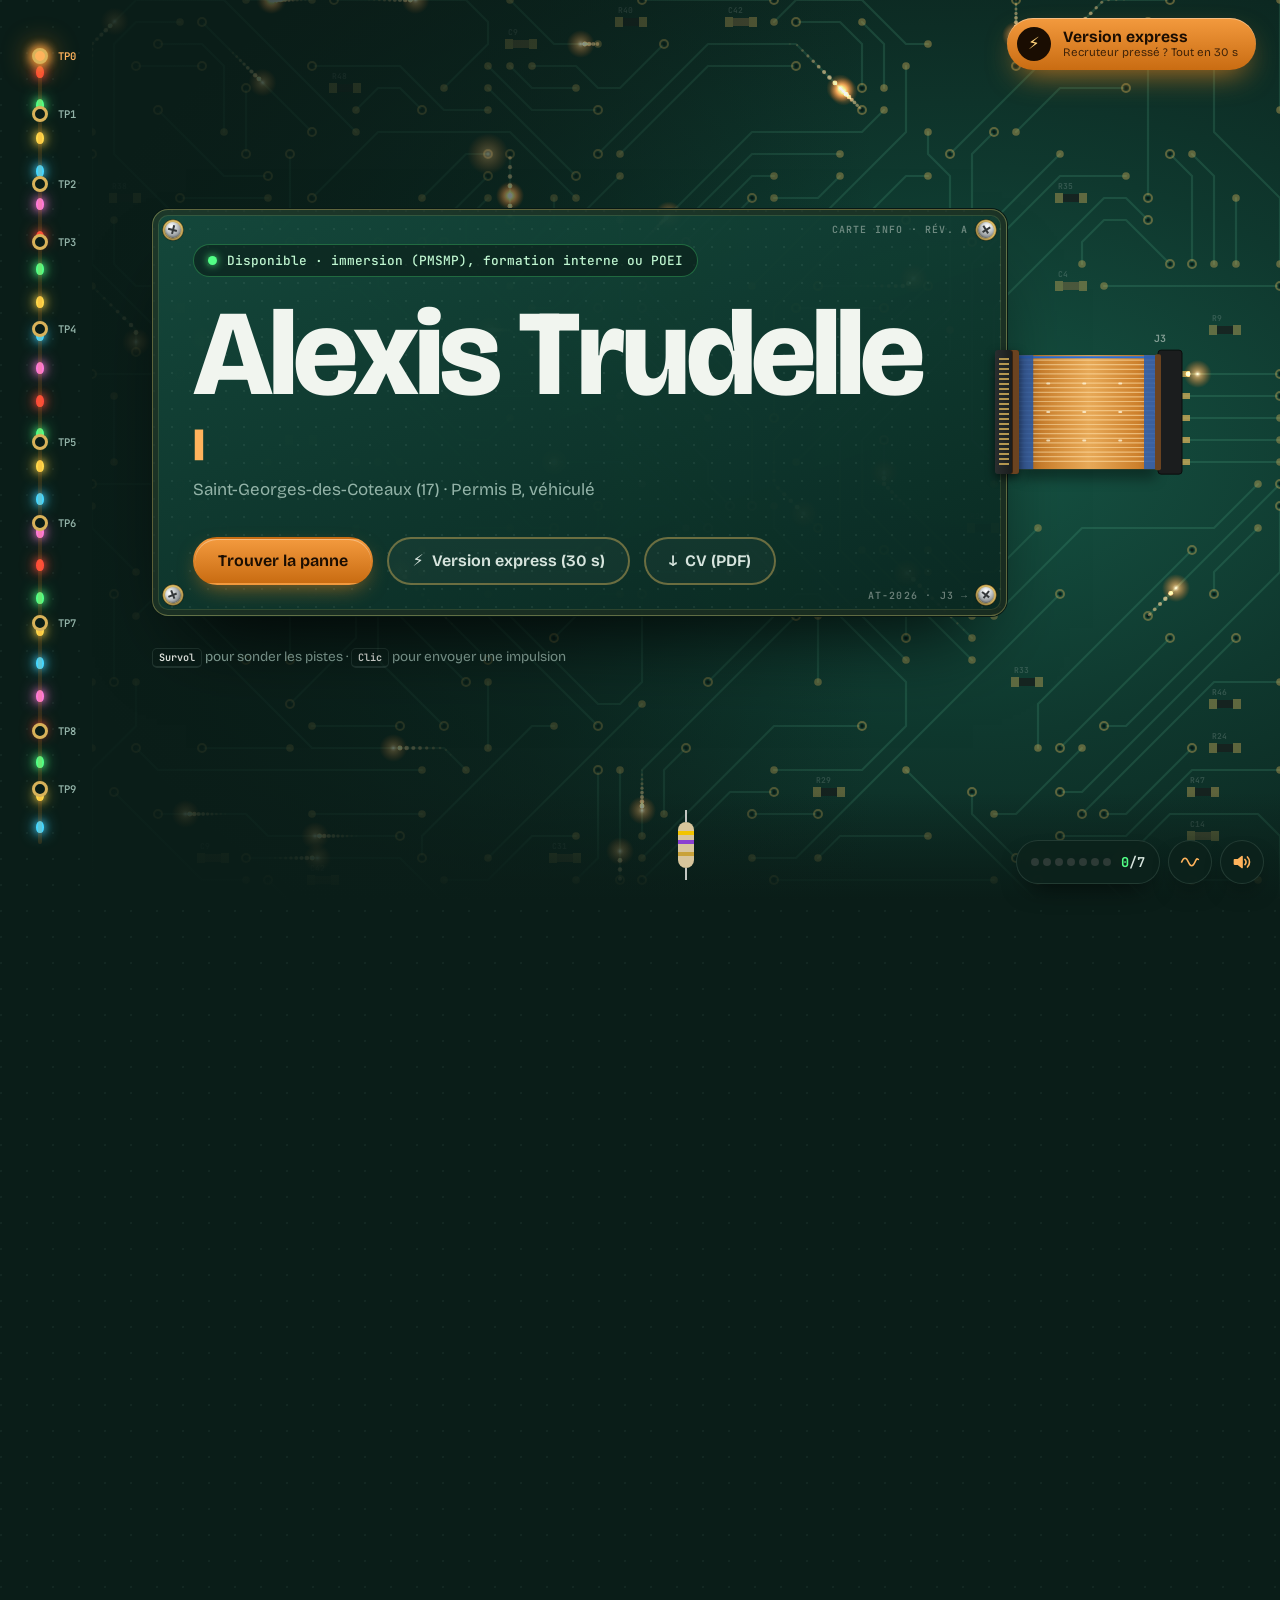
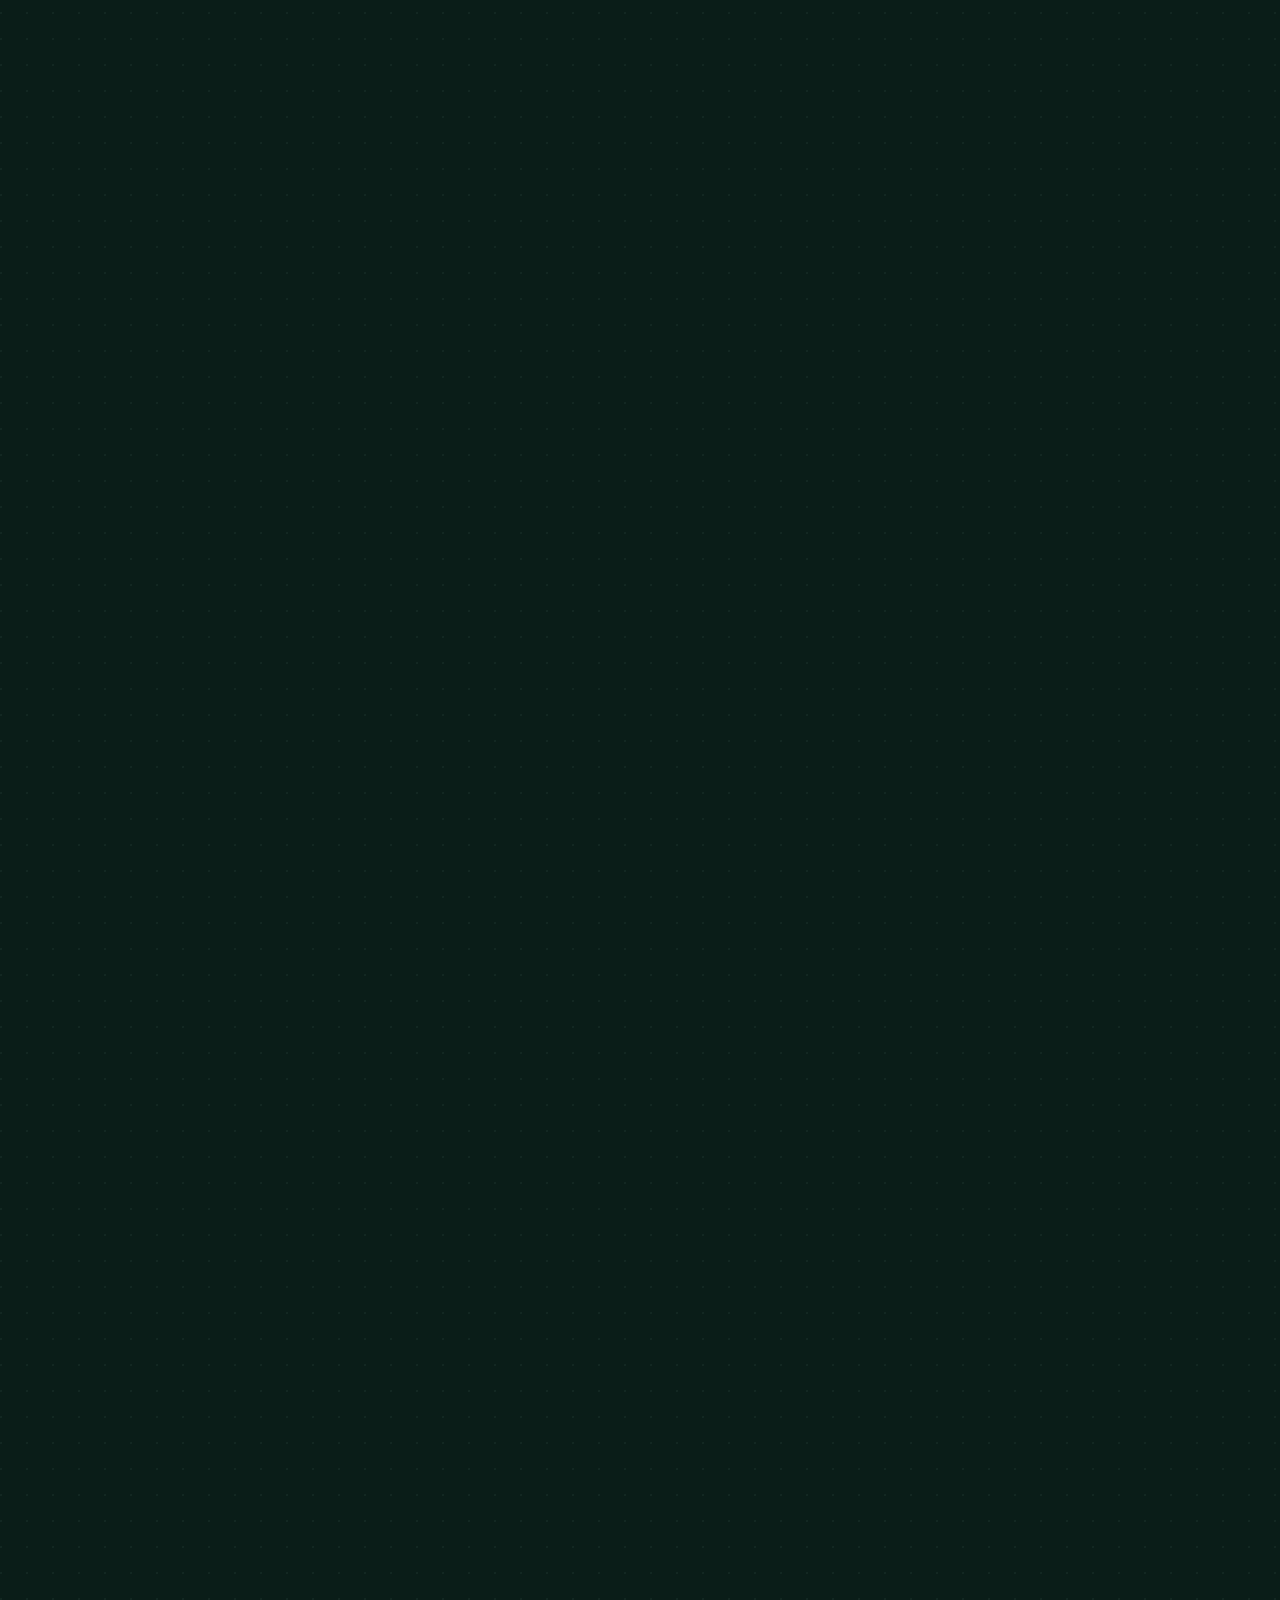
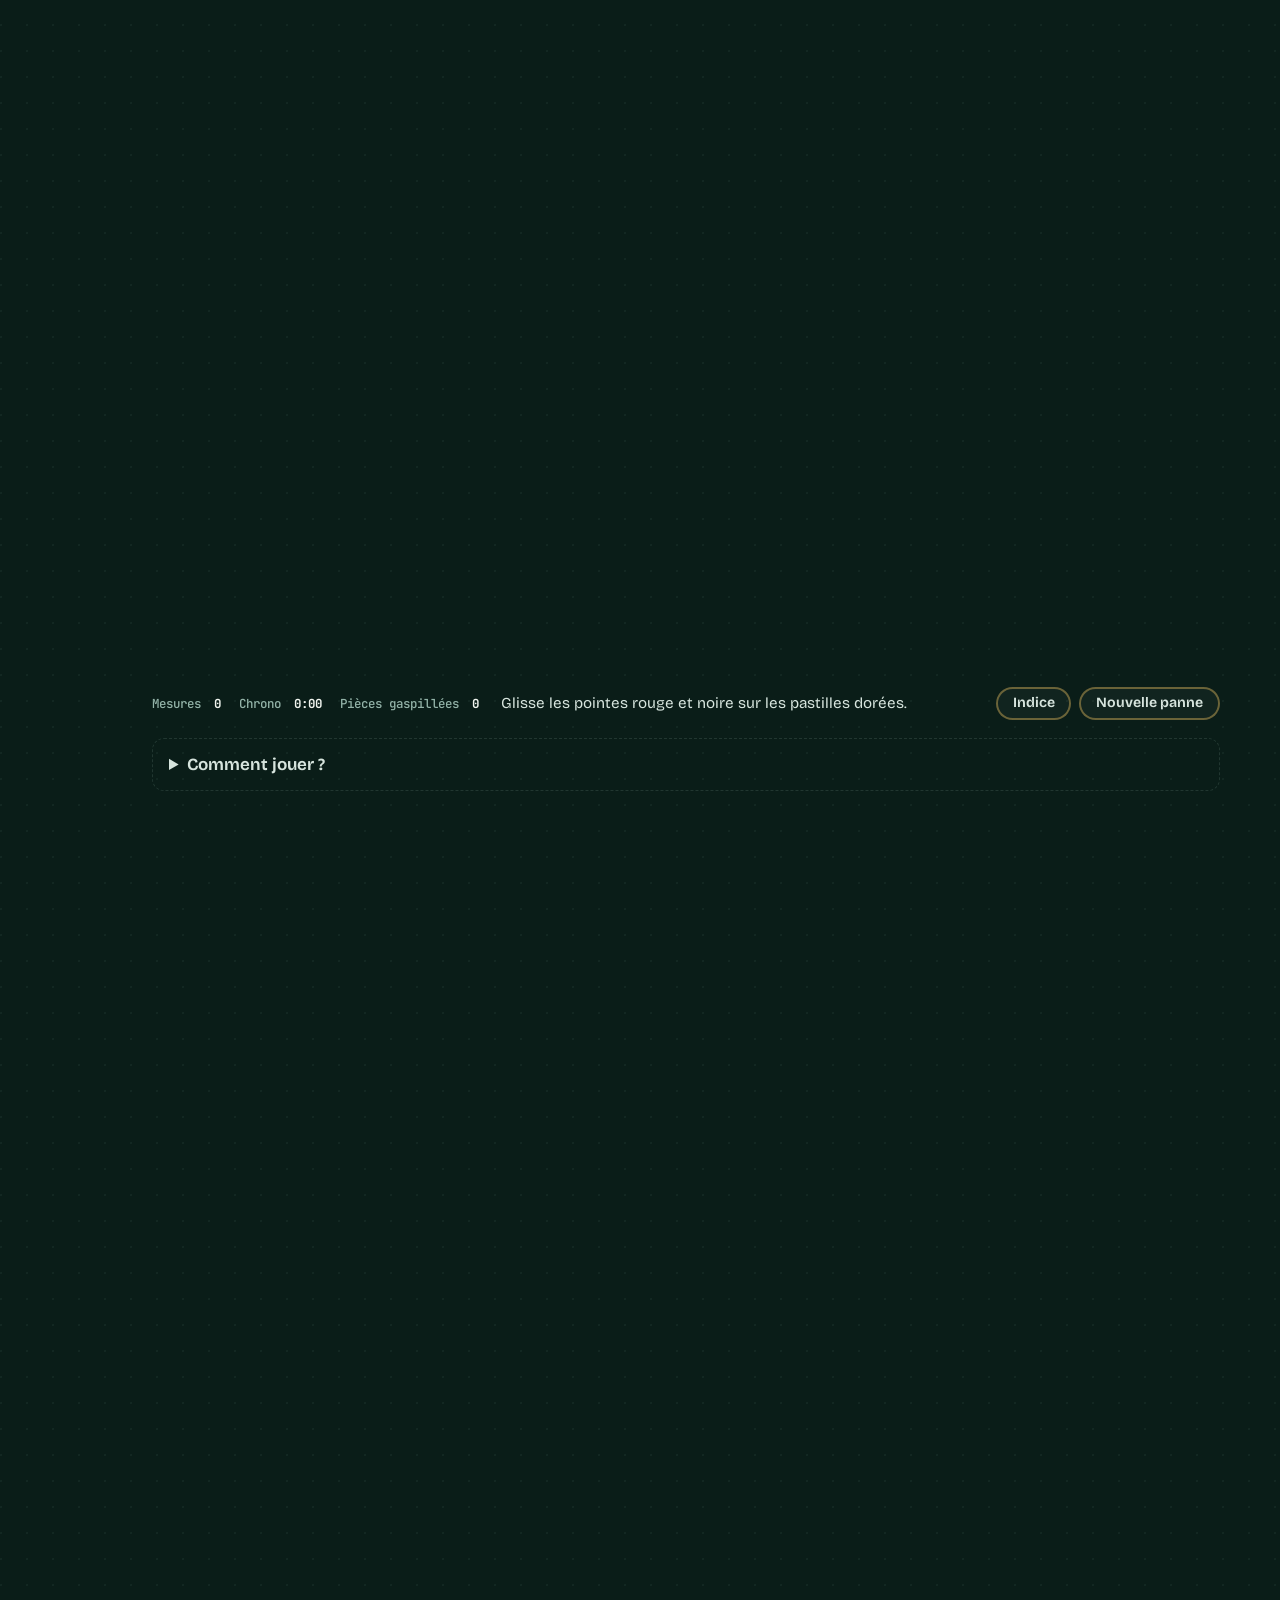
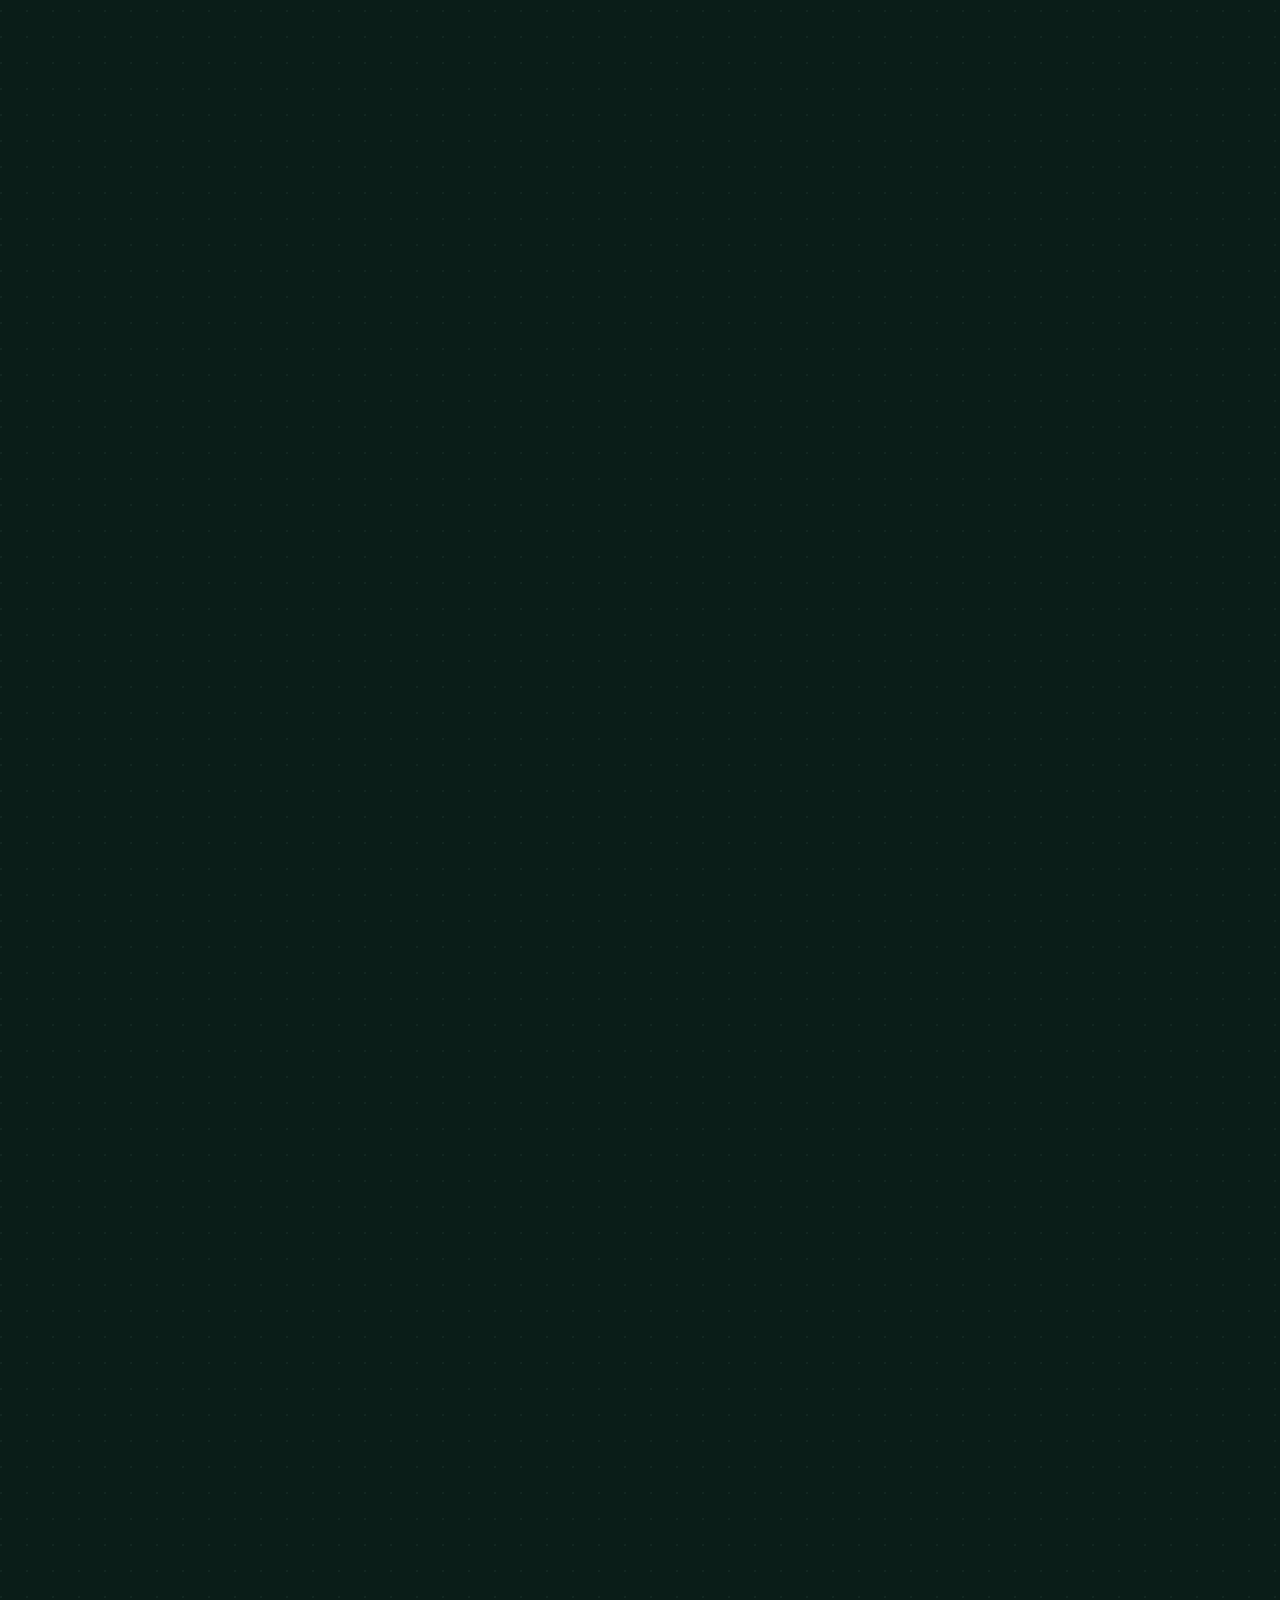
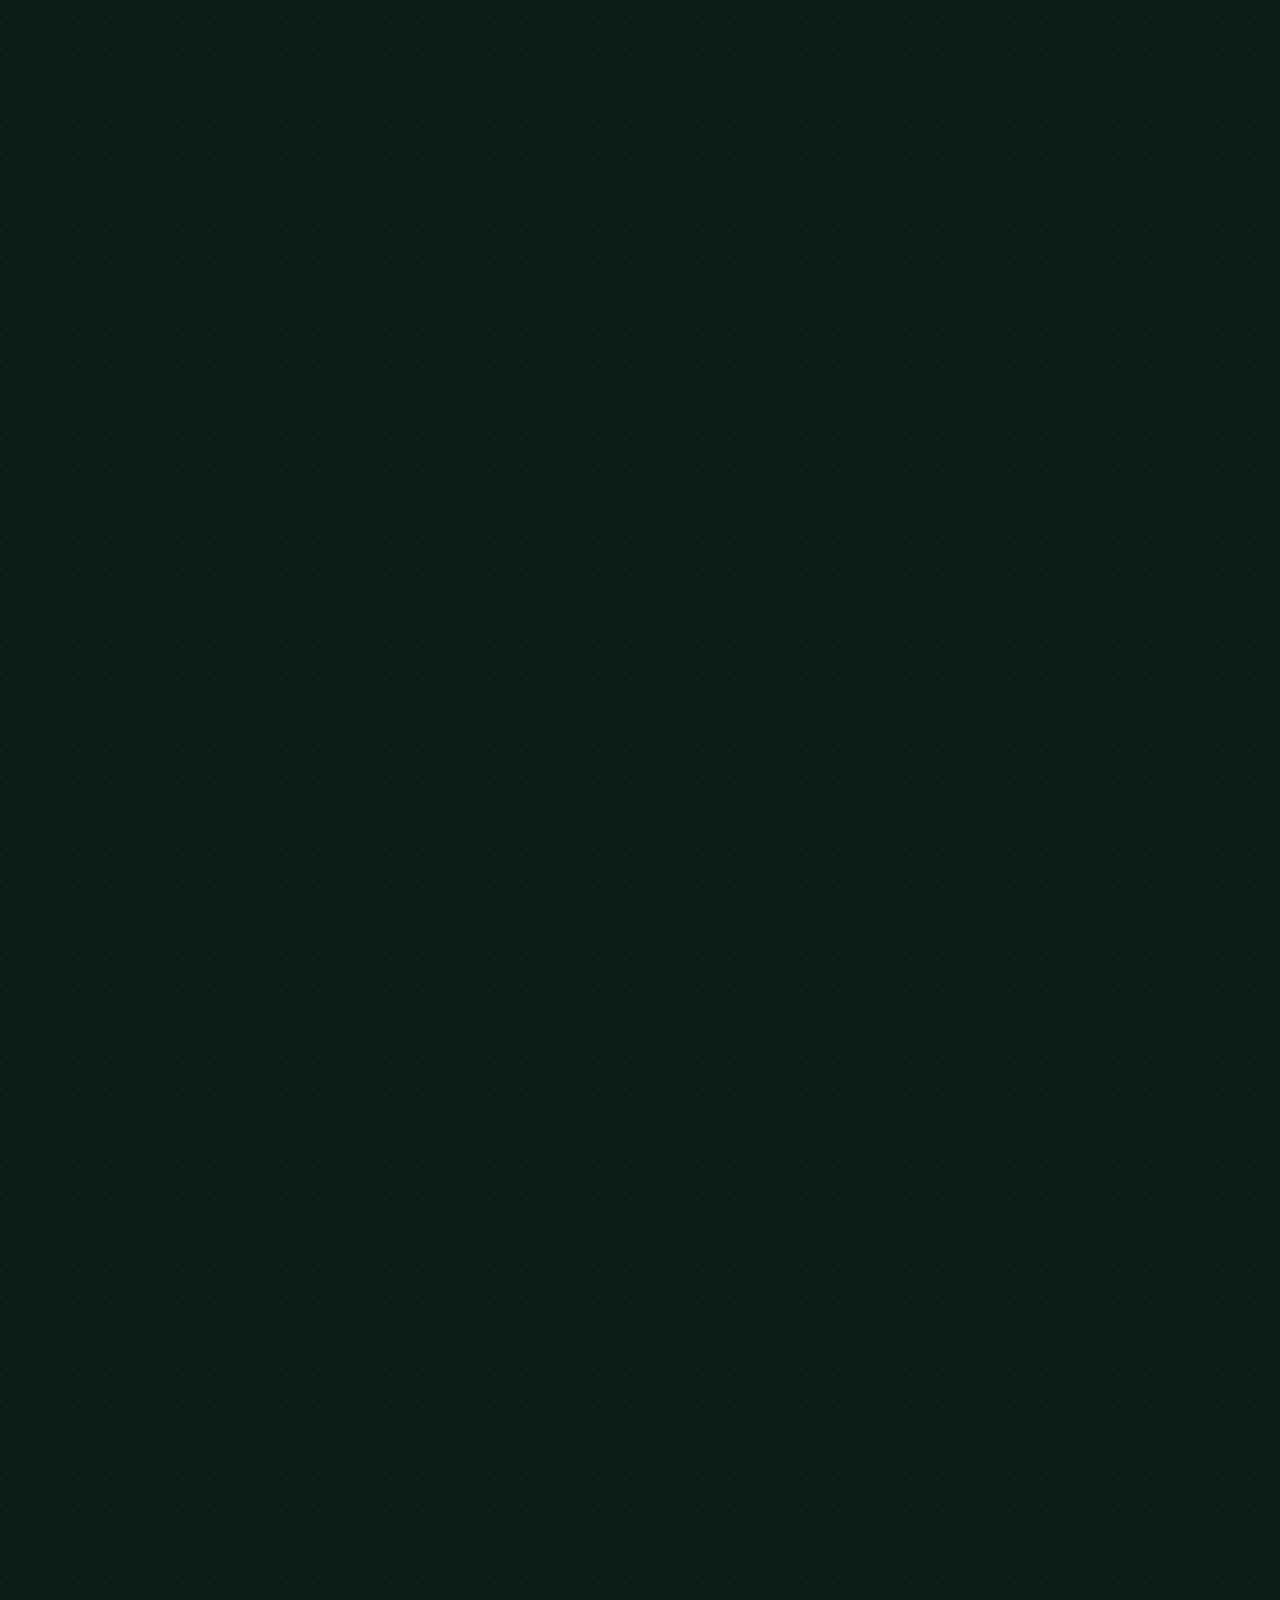
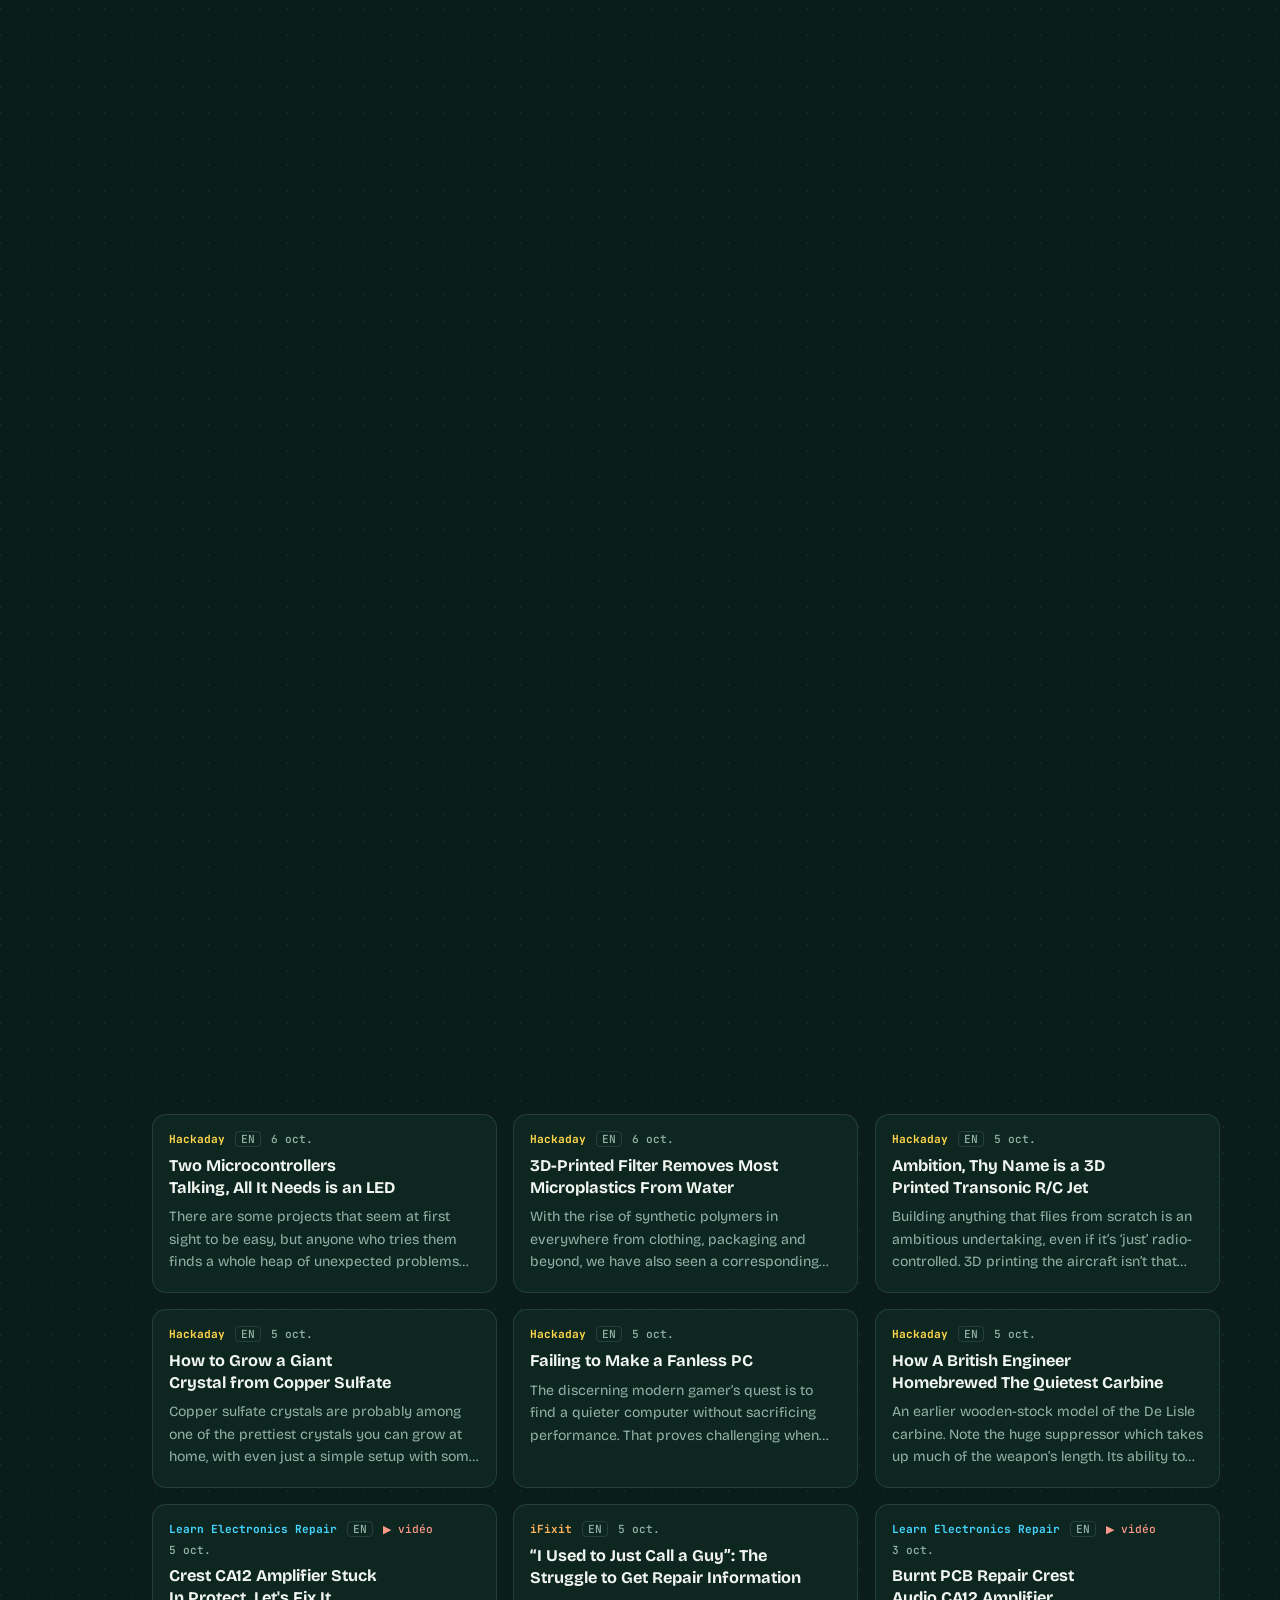
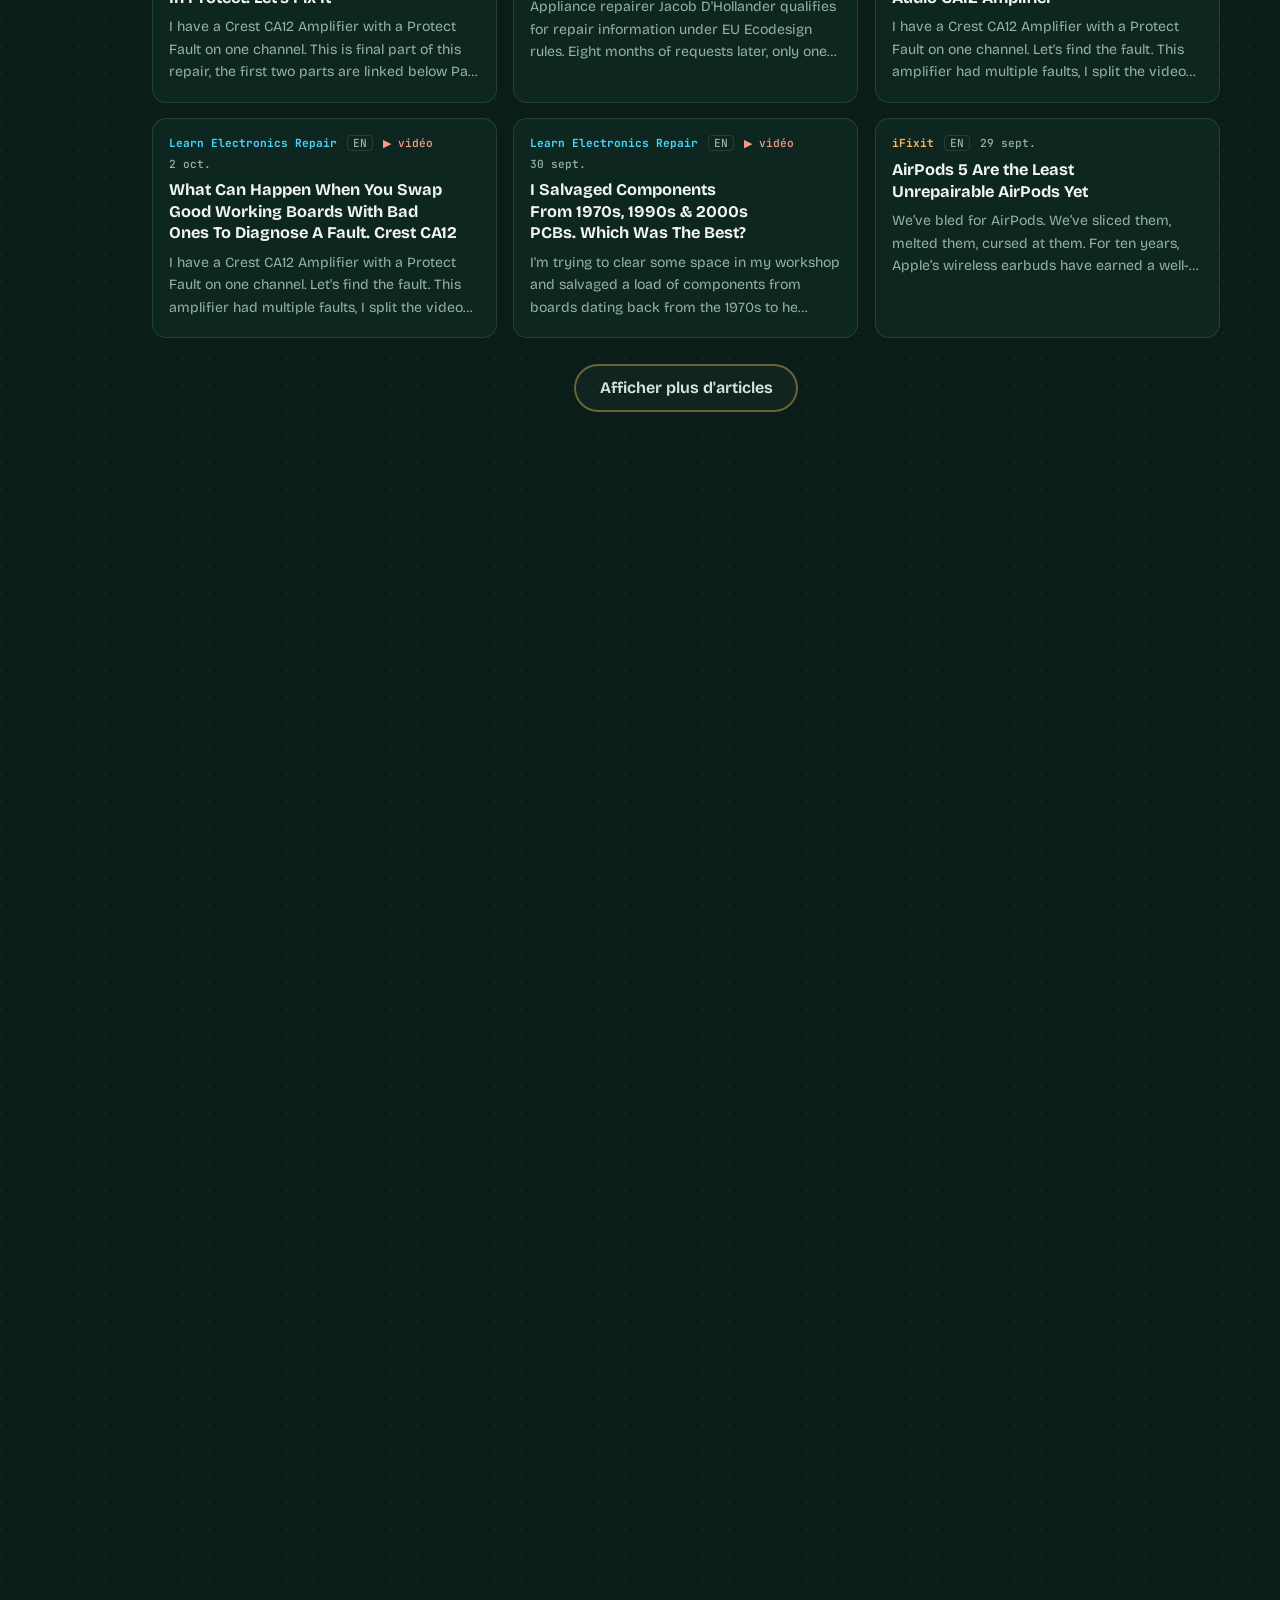
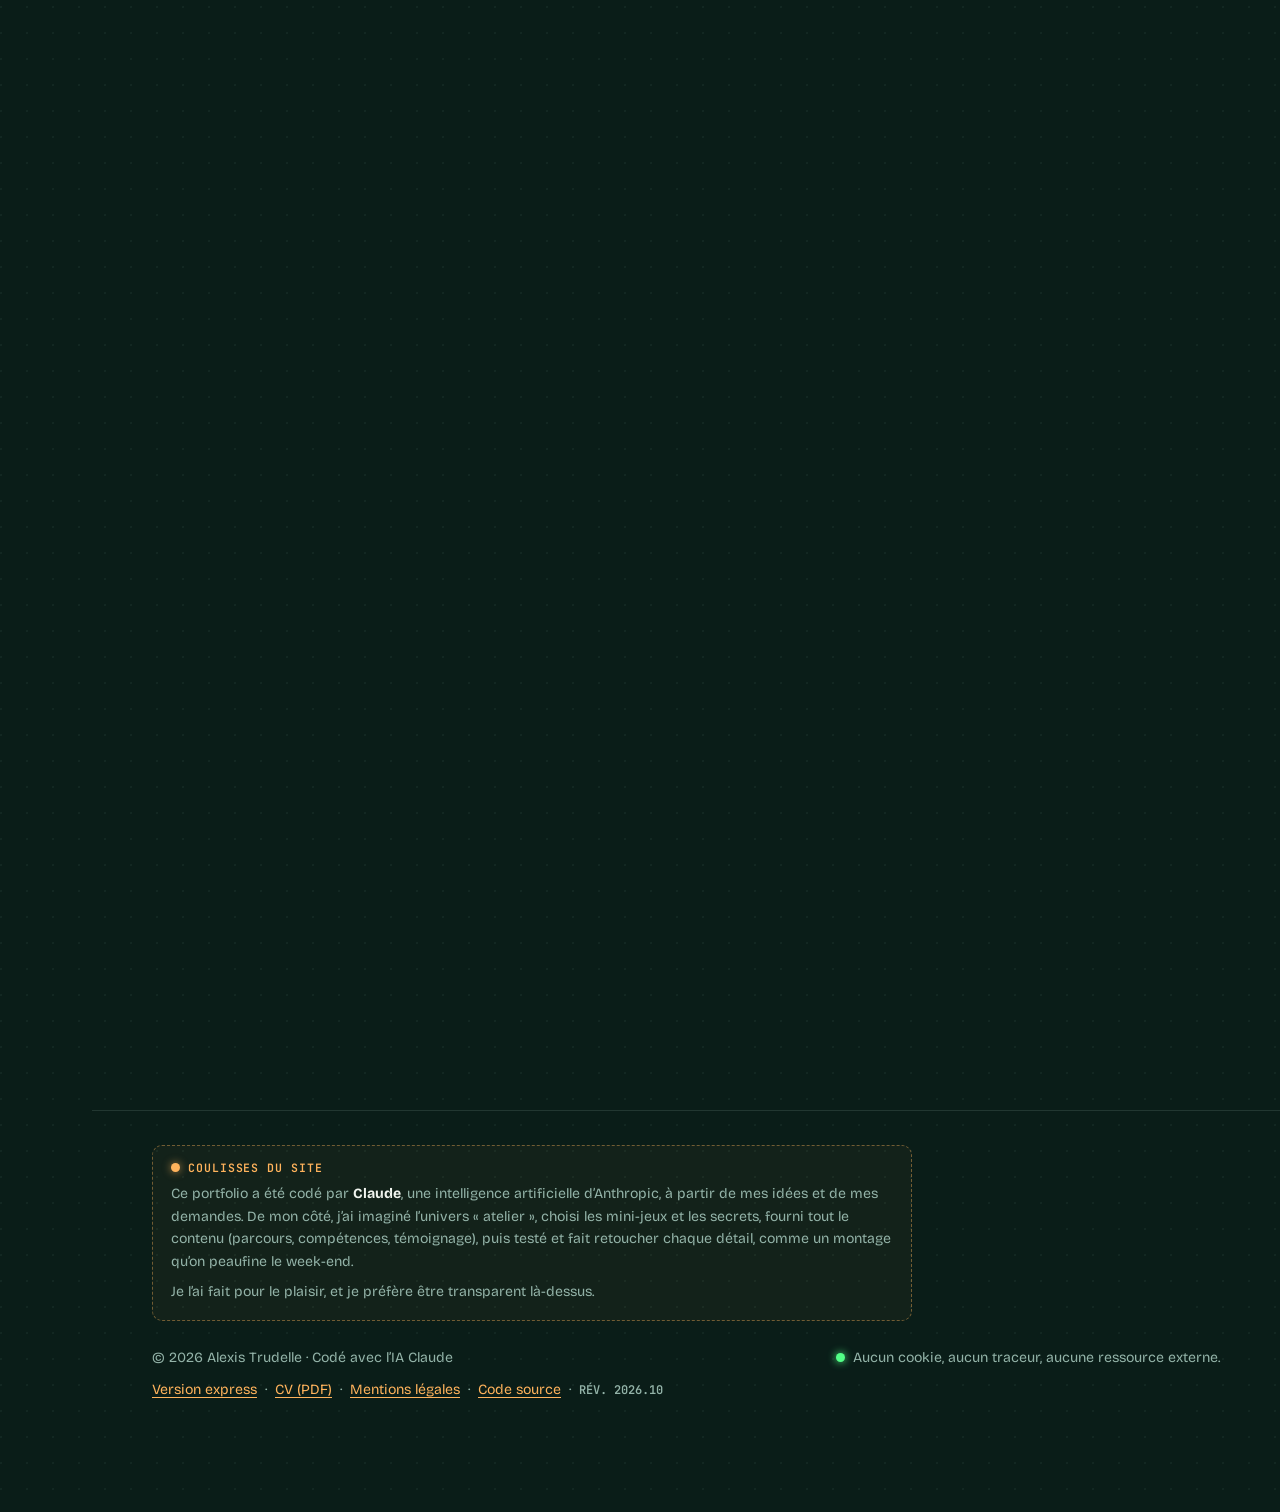
==== commit 5c9a1536: "cartes en HD" ====
--- a/site/index.html
+++ b/site/index.html
@@ -12,7 +12,6 @@
   <meta name="theme-color" content="#0a1d18">
   <meta property="og:type" content="website">
   <meta property="og:locale" content="fr_FR">
-  <meta property="og:site_name" content="Portfolio de Alexis Trudelle">
   <meta property="og:title" content="Portfolio de Alexis Trudelle">
   <meta property="og:description" content="Un portfolio à dépanner : trouvez la panne au multimètre, ouvrez le boîtier, soudez pour obtenir mes coordonnées.">
   <meta property="og:url" content="https://nameho.github.io/">
@@ -276,7 +275,7 @@
                   <g class="b-traces" fill="none" stroke-linecap="round" stroke-linejoin="round">
                     <path class="trc trc-power" pathLength="1" d="M64 90 H80"/>
                     <path class="trc trc-power" pathLength="1" d="M220 90 H262 L300 128 V204 H326"/>
-                    <path class="trc" pathLength="1" d="M180 190 H300"/>
+                    <path class="trc" pathLength="1" d="M180 190 H326"/>
                     <path class="trc" pathLength="1" d="M172 290 H326"/>
                     <path class="trc" pathLength="1" d="M248 228 H326"/>
                     <path class="trc" pathLength="1" d="M248 240 H326"/>
@@ -527,103 +526,164 @@
                 <radialGradient id="g-led" cx=".5" cy=".5" r=".5">
                   <stop offset="0" stop-color="#ff5a3c" stop-opacity=".95"/><stop offset=".4" stop-color="#ff3a22" stop-opacity=".45"/><stop offset="1" stop-color="#ff2a10" stop-opacity="0"/>
                 </radialGradient>
-                <linearGradient id="g-bat" x1="0" y1="0" x2="1" y2="0">
-                  <stop offset="0" stop-color="#1b1d1e"/><stop offset=".5" stop-color="#34383a"/><stop offset="1" stop-color="#151718"/>
-                </linearGradient>
+                <!-- Pistes (dessinées deux fois : bord sombre puis cuivre sous le vernis) -->
+                <g id="d-tr">
+                  <path d="M75 122 V80 H150"/><path d="M112 80 V54"/>
+                  <path d="M210 80 H270"/><path d="M240 80 V54"/>
+                  <path d="M350 80 H400"/><path d="M375 80 V54"/>
+                  <path d="M480 80 H545 V170"/><path d="M545 120 H570"/>
+                  <path d="M545 230 V320 H360"/><path d="M455 320 V346"/>
+                  <path d="M300 320 H75 V278"/><path d="M190 320 V346"/>
+                  <path d="M135 80 V150"/><path d="M135 250 V320"/>
+                </g>
+                <clipPath id="d-r1-clip"><path d="M420 70 C415 70 413 74 413 80 C413 86 415 90 420 90 C424 90 425 88 428 88 H452 C455 88 456 90 460 90 C465 90 467 86 467 80 C467 74 465 70 460 70 C456 70 455 72 452 72 H428 C425 72 424 70 420 70 Z"/></clipPath>
               </defs>
-              <rect x="4" y="4" width="612" height="382" rx="16" fill="#124437" stroke="#0b2e25" stroke-width="2"/>
-
-              <g class="d-traces" fill="none" stroke-linecap="round" stroke-linejoin="round">
-                <path d="M75 122 V80 H150"/><path d="M112 80 V54"/>
-                <path d="M210 80 H270"/><path d="M240 80 V54"/>
-                <path d="M350 80 H400"/><path d="M375 80 V54"/>
-                <path d="M480 80 H545 V170"/><path d="M545 120 H570"/>
-                <path d="M545 230 V320 H360"/><path d="M455 320 V346"/>
-                <path d="M300 320 H75 V278"/><path d="M190 320 V346"/>
-                <path d="M135 80 V150"/><path d="M135 250 V320"/>
+
+              <!-- Carte : vernis épargne, trame de la fibre de verre, pistes, reflet -->
+              <rect x="4" y="4" width="612" height="382" rx="16" fill="url(#hd-mask)" stroke="#0a2a20" stroke-width="2"/>
+              <rect x="4" y="4" width="612" height="382" rx="16" fill="url(#hd-weave)"/>
+              <use href="#d-tr" class="d-tr-edge"/>
+              <use href="#d-tr" class="d-tr"/>
+              <path class="d-flow" d="M75 122 V80 H150 M210 80 H270 M350 80 H400 M480 80 H545 V170 M545 230 V320 H360 M300 320 H75 V278" fill="none"/>
+              <rect x="4" y="4" width="612" height="382" rx="16" fill="url(#hd-sheen)"/>
+              <rect x="7.5" y="7.5" width="605" height="375" rx="13" fill="none" stroke="#6fe0b0" stroke-opacity=".12"/>
+              <g class="hd-holes" aria-hidden="true">
+                <circle cx="22" cy="22" r="8.5" fill="url(#hd-gold)"/><circle cx="22" cy="22" r="5" fill="#04100c"/>
+                <circle cx="598" cy="22" r="8.5" fill="url(#hd-gold)"/><circle cx="598" cy="22" r="5" fill="#04100c"/>
+                <circle cx="22" cy="368" r="8.5" fill="url(#hd-gold)"/><circle cx="22" cy="368" r="5" fill="#04100c"/>
+                <circle cx="598" cy="368" r="8.5" fill="url(#hd-gold)"/><circle cx="598" cy="368" r="5" fill="#04100c"/>
+                <circle cx="50" cy="22" r="5.5" fill="#0c3427"/><circle cx="50" cy="22" r="2.3" fill="url(#hd-gold-r)"/>
+                <circle cx="570" cy="368" r="5.5" fill="#0c3427"/><circle cx="570" cy="368" r="2.3" fill="url(#hd-gold-r)"/>
               </g>
-              <path class="d-flow" d="M75 122 V80 H150 M210 80 H270 M350 80 H400 M480 80 H545 V170 M545 230 V320 H360 M300 320 H75 V278" fill="none"/>
-
-              <!-- BAT1 -->
+              <text class="silk silk-sm" x="246" y="378">BANC DE TEST AT-17 · RÉV. B</text>
+
+              <!-- BAT1 : pile 9 V et son coupleur à pression (fil rouge vers +, noir vers −) -->
               <g class="part" data-part="BAT1" tabindex="0" role="button" aria-label="BAT1, pile 9 volts">
                 <rect class="part-hit" x="30" y="108" width="90" height="184" rx="10"/>
-                <rect x="40" y="134" width="70" height="132" rx="8" fill="url(#g-bat)"/>
-                <rect x="40" y="170" width="70" height="56" fill="#e0821f"/>
-                <text class="bat-txt" x="75" y="206" text-anchor="middle">9V</text>
-                <rect x="62" y="122" width="26" height="14" rx="3" fill="#b9bdb9"/>
-                <rect x="62" y="264" width="26" height="14" rx="3" fill="#8d918e"/>
-                <text class="silk silk-plus" x="96" y="152">+</text>
-                <text class="silk silk-plus" x="96" y="258">−</text>
+                <path class="wire wire-black" d="M86 135 C88 128, 100 128, 108 134 C113 138, 113 146, 113 156 V258 C113 270, 100 276, 81 276"/>
+                <path class="wire-hi" d="M86 134 C88 127, 100 127, 107.5 133 C112 137, 112 146, 112 156 V258"/>
+                <path class="wire wire-red" d="M64 135 C64 129, 69 126, 73 125"/>
+                <g filter="url(#hd-shadow)">
+                  <rect x="44" y="150" width="62" height="118" rx="5" fill="url(#hd-plastic-y)"/>
+                  <rect x="44" y="180" width="62" height="58" fill="url(#hd-orange)"/>
+                  <rect x="46" y="263" width="58" height="7" rx="2.5" fill="url(#hd-metal-y)"/>
+                  <rect x="46" y="147" width="58" height="7" rx="2.5" fill="url(#hd-metal-y)"/>
+                  <rect x="50" y="133" width="50" height="17" rx="4" fill="url(#hd-plastic)"/>
+                  <rect x="55" y="138" width="40" height="2.5" rx="1.2" fill="#000000" opacity=".45"/>
+                </g>
+                <text class="bat-txt" x="75" y="214" text-anchor="middle">9V</text>
+                <text class="bat-sub" x="75" y="229" text-anchor="middle">ALKALINE</text>
+                <text class="silk silk-plus" x="86" y="120">+</text>
+                <text class="silk silk-plus" x="88" y="296">−</text>
                 <text class="silk" x="28" y="306">BAT1</text>
               </g>
 
-              <!-- C1 : condensateur de filtrage, en parallèle sur la pile -->
+              <!-- C1 : condensateur chimique axial (les flèches de la bande montrent la patte −) -->
               <g class="part part-cap" data-part="C1" tabindex="0" role="button" aria-label="C1, condensateur 470 microfarads">
                 <rect class="part-hit" x="118" y="140" width="66" height="122" rx="8"/>
-                <path d="M135 150 V160 M135 232 V250" stroke="#c3c6c2" stroke-width="3"/>
-                <rect x="122" y="160" width="26" height="72" rx="4" fill="#2a4fb0"/>
-                <rect x="140" y="160" width="6" height="72" fill="#cfd8ea" opacity=".85"/>
-                <path d="M141.5 176 h3 M141.5 196 h3 M141.5 216 h3" stroke="#2a4fb0" stroke-width="2"/>
-                <path class="cap-top-ok" d="M123 163 H147" stroke="#9aa3ad" stroke-width="3"/>
-                <path class="cap-top-bulged" d="M122 164 Q135 142 148 164 Z" fill="#a9b1ba" stroke="#6f7780"/>
-                <path class="cap-top-bulged" d="M128 158 q2 6 0 10 M141 156 q-1 5 1 9" stroke="#7a4a1f" stroke-width="2.5" fill="none"/>
-                <text class="silk" x="154" y="198">C1</text>
-                <text class="silk silk-sm" x="154" y="212">470 µF</text>
+                <rect class="silk-line" x="117" y="155" width="36" height="88" rx="4"/>
+                <rect x="133.6" y="150" width="2.8" height="12" fill="url(#hd-metal-y)"/>
+                <rect x="133.6" y="236" width="2.8" height="14" fill="url(#hd-metal-y)"/>
+                <g filter="url(#hd-shadow)">
+                  <rect x="121" y="160" width="28" height="78" rx="6" fill="url(#hd-cap-blue)"/>
+                  <rect x="140.5" y="160" width="7.5" height="78" fill="#dbe4f4" opacity=".92"/>
+                  <path d="M144.3 179 l-2.4 -3.6 h4.8 z M144.3 201 l-2.4 -3.6 h4.8 z M144.3 223 l-2.4 -3.6 h4.8 z" fill="#2a4fb0"/>
+                  <path d="M122 169 H148" stroke="#0c1b40" stroke-width="1.6" opacity=".75"/>
+                  <rect x="121" y="160" width="28" height="78" rx="6" fill="url(#hd-cyl-y)"/>
+                  <rect x="123.5" y="233" width="23" height="5" rx="2" fill="url(#hd-alu)"/>
+                </g>
+                <path class="cap-top-ok" d="M124.5 161.6 H145.5" stroke="#8d969e" stroke-width="3" stroke-linecap="round"/>
+                <path class="cap-top-bulged" d="M121 166 Q135 140 149 166 Z" fill="url(#hd-alu)" stroke="#6f7780"/>
+                <path class="cap-top-bulged" d="M128 158 q2 6 0 10 M141 156 q-1 5 1 9" stroke="#7a4a1f" stroke-width="2.5" fill="none" stroke-linecap="round"/>
+                <text class="silk silk-sm" x="145" y="152">+</text>
+                <text class="silk" x="158" y="198">C1</text>
+                <text class="silk silk-sm" x="158" y="212">470 µF</text>
               </g>
 
-              <!-- SW1 : interrupteur d'alimentation -->
+              <!-- SW1 : interrupteur à glissière (boîtier métal, curseur en plastique) -->
               <g class="part part-switch is-on" data-part="SW1" tabindex="0" role="switch" aria-checked="true" aria-label="SW1, interrupteur d'alimentation">
                 <rect class="part-hit" x="146" y="58" width="68" height="46" rx="8"/>
-                <rect x="156" y="68" width="48" height="24" rx="5" fill="#1d2021" stroke="#4b5150"/>
-                <rect class="sw-knob" x="160" y="71" width="18" height="18" rx="3" fill="#e6e7e2"/>
+                <rect class="silk-line" x="152" y="62" width="56" height="36" rx="3"/>
+                <rect x="150" y="78.6" width="8" height="2.8" fill="url(#hd-metal-x)"/>
+                <rect x="202" y="78.6" width="8" height="2.8" fill="url(#hd-metal-x)"/>
+                <g filter="url(#hd-shadow)">
+                  <rect x="156" y="66" width="48" height="28" rx="3" fill="url(#hd-metal-x)"/>
+                  <rect x="159" y="69" width="42" height="22" rx="2" fill="#121516" stroke="#000000" stroke-opacity=".5"/>
+                </g>
+                <g class="sw-knob">
+                  <rect x="161" y="71" width="16" height="18" rx="2.5" fill="url(#hd-ivory)"/>
+                  <path d="M165 74 V86 M169 74 V86 M173 74 V86" stroke="#9a9d97" stroke-width="1"/>
+                </g>
                 <text class="silk" x="160" y="118">SW1</text>
                 <text class="silk silk-sm sw-state" x="188" y="118">ON</text>
               </g>
 
-              <!-- F1 -->
+              <!-- F1 : fusible en verre 5×20 dans son porte-fusible à clips -->
               <g class="part" data-part="F1" tabindex="0" role="button" aria-label="F1, fusible 500 milliampères">
-                <rect class="part-hit" x="264" y="60" width="92" height="40" rx="8"/>
-                <rect x="270" y="70" width="16" height="20" rx="2" fill="#c3c6c2"/>
-                <rect x="334" y="70" width="16" height="20" rx="2" fill="#c3c6c2"/>
-                <rect x="286" y="72" width="48" height="16" rx="7" fill="#d9f1ec" fill-opacity=".25" stroke="#e9fffa" stroke-opacity=".55"/>
-                <path d="M286 80 C298 74, 322 86, 334 80" fill="none" stroke="#efdcb5" stroke-width="1.6"/>
+                <rect class="part-hit" x="258" y="60" width="104" height="40" rx="8"/>
+                <g filter="url(#hd-shadow)">
+                  <rect x="262" y="67" width="16" height="26" rx="2" fill="url(#hd-metal-x)"/>
+                  <rect x="342" y="67" width="16" height="26" rx="2" fill="url(#hd-metal-x)"/>
+                  <rect x="274" y="71" width="15" height="18" rx="2" fill="url(#hd-metal-x)"/>
+                  <rect x="331" y="71" width="15" height="18" rx="2" fill="url(#hd-metal-x)"/>
+                  <rect x="288" y="72.5" width="44" height="15" fill="#cfeef3" fill-opacity=".16"/>
+                  <path class="fuse-wire" d="M288 80 C300 74, 320 86, 332 80" fill="none" stroke="#efdcb5" stroke-width="1.3"/>
+                  <rect x="288" y="72.5" width="44" height="15" fill="url(#hd-glass)"/>
+                  <path d="M290 75.6 H330" stroke="#ffffff" stroke-opacity=".75" stroke-width="1.2" stroke-linecap="round"/>
+                </g>
                 <text class="silk" x="276" y="118">F1 · 500 mA</text>
               </g>
 
-              <!-- R1 : jaune violet marron or = 470 Ω -->
+              <!-- R1 : résistance carbone 470 Ω (jaune, violet, marron, or) -->
               <g class="part" data-part="R1" tabindex="0" role="button" aria-label="R1, résistance 470 ohms">
                 <rect class="part-hit" x="394" y="60" width="92" height="40" rx="8"/>
-                <path d="M400 80 H414 M466 80 H480" stroke="#c3c6c2" stroke-width="3"/>
-                <rect x="414" y="70" width="52" height="20" rx="9" fill="#d8c59c"/>
-                <rect x="422" y="70" width="5" height="20" fill="#f2c400"/>
-                <rect x="432" y="70" width="5" height="20" fill="#8b3fd1"/>
-                <rect x="442" y="70" width="5" height="20" fill="#7a4a1f"/>
-                <rect x="455" y="70" width="5" height="20" fill="#c9a23a"/>
+                <rect class="silk-line" x="408" y="65" width="64" height="30" rx="4"/>
+                <rect x="400" y="78.6" width="15" height="2.8" fill="url(#hd-metal-x)"/>
+                <rect x="465" y="78.6" width="15" height="2.8" fill="url(#hd-metal-x)"/>
+                <g filter="url(#hd-shadow)">
+                  <path d="M420 70 C415 70 413 74 413 80 C413 86 415 90 420 90 C424 90 425 88 428 88 H452 C455 88 456 90 460 90 C465 90 467 86 467 80 C467 74 465 70 460 70 C456 70 455 72 452 72 H428 C425 72 424 70 420 70 Z" fill="url(#hd-res)"/>
+                  <g clip-path="url(#d-r1-clip)">
+                    <rect x="420" y="68" width="5" height="24" fill="#f2c400"/>
+                    <rect x="432" y="68" width="4.5" height="24" fill="#8b3fd1"/>
+                    <rect x="442" y="68" width="4.5" height="24" fill="#7a4a1f"/>
+                    <rect x="456" y="68" width="4.5" height="24" fill="url(#hd-gold)"/>
+                    <rect x="410" y="68" width="60" height="24" fill="url(#hd-cyl-x)"/>
+                  </g>
+                </g>
                 <text class="silk" x="408" y="118">R1 · 470 Ω</text>
               </g>
 
-              <!-- D1 : LED rouge -->
+              <!-- D1 : LED rouge 5 mm vue de dessus (méplat = cathode, la grosse « enclume » interne aussi) -->
               <g class="part part-led" data-part="D1" tabindex="0" role="button" aria-label="D1, LED rouge">
                 <rect class="part-hit" x="515" y="164" width="60" height="72" rx="8"/>
                 <circle class="led-glow" cx="545" cy="200" r="46" fill="url(#g-led)"/>
-                <path d="M545 170 V184 M545 216 V230" stroke="#c3c6c2" stroke-width="3"/>
-                <circle class="led-body" cx="545" cy="200" r="16"/>
-                <path class="led-flat-ok" d="M531 210 H559" stroke="#5a1a14" stroke-width="2.5" opacity=".7"/>
-                <path class="led-flat-rev" d="M531 190 H559" stroke="#5a1a14" stroke-width="2.5" opacity=".7"/>
+                <rect x="543.6" y="170" width="2.8" height="14" fill="url(#hd-metal-y)"/>
+                <rect x="543.6" y="216" width="2.8" height="14" fill="url(#hd-metal-y)"/>
+                <path class="silk-line led-flat-ok" d="M528 213.6 A21.5 21.5 0 1 1 562 213.6 Z"/>
+                <path class="silk-line led-flat-rev" d="M528 186.4 A21.5 21.5 0 1 0 562 186.4 Z"/>
+                <g filter="url(#hd-shadow)">
+                  <path class="led-rim led-flat-ok" d="M530.27 212 A19 19 0 1 1 559.73 212 Z"/>
+                  <path class="led-rim led-flat-rev" d="M530.27 188 A19 19 0 1 0 559.73 188 Z"/>
+                  <circle class="led-body" cx="545" cy="200" r="15.5"/>
+                </g>
+                <path class="led-inner led-flat-ok" d="M537.5 203.5 h15 v4.5 h-15 z M543 191 h4 v5.5 h-4 z"/>
+                <path class="led-inner led-flat-rev" d="M537.5 192 h15 v4.5 h-15 z M543 203.5 h4 v5.5 h-4 z"/>
+                <ellipse class="led-spec" cx="539" cy="193" rx="5" ry="3" transform="rotate(-35 539 193)"/>
                 <text class="silk" x="490" y="196">D1</text>
                 <text class="silk silk-sm" x="555" y="166">+</text>
               </g>
 
-              <!-- W1 : strap (fil soudé) -->
+              <!-- W1 : strap (fil étamé) -->
               <g class="part" data-part="W1" tabindex="0" role="button" aria-label="W1, strap soudé">
                 <rect class="part-hit" x="290" y="282" width="80" height="54" rx="8"/>
-                <path d="M300 320 C310 294, 350 294, 360 320" fill="none" stroke="#cfd3cf" stroke-width="4"/>
-                <circle cx="300" cy="320" r="8" fill="#d9dcd7"/>
-                <circle cx="360" cy="320" r="8" fill="#d9dcd7"/>
+                <g filter="url(#hd-shadow)">
+                  <path d="M300 320 C310 294, 350 294, 360 320" fill="none" stroke="#7b8388" stroke-width="4.6" stroke-linecap="round"/>
+                  <path d="M301 318 C311 293.5, 349 293.5, 359 318" fill="none" stroke="#f3f5f6" stroke-width="1.4" stroke-linecap="round" opacity=".85"/>
+                </g>
                 <text class="silk" x="318" y="286">W1</text>
               </g>
 
-              <!-- Pastilles et points de test (là où se posent les pointes) -->
+              <!-- Soudures et points de test (là où se posent les pointes) -->
               <g class="pads">
                 <circle class="pad" data-snap="bat+" data-node="A" cx="75" cy="124" r="6"/>
                 <circle class="pad" data-snap="sw1-1" data-node="A" cx="150" cy="80" r="6"/>
@@ -930,81 +990,209 @@
             <div class="pc-board">
               <svg class="pc-svg" viewBox="0 0 520 400" role="group" aria-label="Carte mère sur banc de test : cliquez sur le composant à remplacer">
                 <defs>
-                  <linearGradient id="g-mobo" x1="0" y1="0" x2="1" y2="1"><stop offset="0" stop-color="#26343a"/><stop offset="1" stop-color="#162024"/></linearGradient>
+                  <linearGradient id="g-ihs" x1="0" y1="0" x2="1" y2="1"><stop offset="0" stop-color="#eef1f2"/><stop offset=".45" stop-color="#c3c8cb"/><stop offset=".55" stop-color="#d7dbdd"/><stop offset="1" stop-color="#9aa1a5"/></linearGradient>
+                  <linearGradient id="g-choke" x1="0" y1="0" x2="0" y2="1"><stop offset="0" stop-color="#727a7e"/><stop offset="1" stop-color="#3b4145"/></linearGradient>
+                  <linearGradient id="g-blade" x1="0" y1="0" x2="1" y2="1"><stop offset="0" stop-color="#7d868a"/><stop offset="1" stop-color="#3f4649"/></linearGradient>
+                  <linearGradient id="g-shroud" x1="0" y1="0" x2="0" y2="1"><stop offset="0" stop-color="#3b4246"/><stop offset=".5" stop-color="#22272a"/><stop offset="1" stop-color="#15181a"/></linearGradient>
+                  <linearGradient id="g-chip" x1="0" y1="0" x2="1" y2="1"><stop offset="0" stop-color="#2e3336"/><stop offset="1" stop-color="#0f1112"/></linearGradient>
+                  <!-- Pale de ventilateur (réutilisée avec rotation) -->
+                  <path id="pc-blade" d="M350 110 C351 99 357 86 368 78 C373 88 371 100 360 108 Z"/>
+                  <path id="gpu-blade" d="M0 0 C1 -8 5 -17 13 -21 C16 -14 14 -6 6 -1 Z"/>
                 </defs>
-                <rect x="6" y="6" width="508" height="388" rx="14" fill="url(#g-mobo)" stroke="#0c1316" stroke-width="2"/>
+
+                <!-- Carte mère : vernis noir mat, trame, reflet, trous de fixation -->
+                <rect x="6" y="6" width="508" height="388" rx="12" fill="url(#hd-mask-black)" stroke="#0a0d0e" stroke-width="2"/>
+                <rect x="6" y="6" width="508" height="388" rx="12" fill="url(#hd-weave)"/>
+                <rect x="6" y="6" width="508" height="388" rx="12" fill="url(#hd-sheen)"/>
+                <g aria-hidden="true">
+                  <circle cx="22" cy="22" r="7.5" fill="url(#hd-gold)"/><circle cx="22" cy="22" r="4.2" fill="#050607"/>
+                  <circle cx="500" cy="22" r="7.5" fill="url(#hd-gold)"/><circle cx="500" cy="22" r="4.2" fill="#050607"/>
+                  <circle cx="22" cy="378" r="7.5" fill="url(#hd-gold)"/><circle cx="22" cy="378" r="4.2" fill="#050607"/>
+                  <circle cx="394" cy="382" r="7.5" fill="url(#hd-gold)"/><circle cx="394" cy="382" r="4.2" fill="#050607"/>
+                </g>
+                <text class="silk silk-sm" x="150" y="30">AT-17 PRO · ATX · RÉV. 1.02</text>
+
+                <!-- Pistes : chaque ligne relie deux composants -->
                 <g class="pc-traces" fill="none">
-                  <path d="M262 125 H300 M262 140 H300 M262 155 H300 M262 170 H300"/>
-                  <path d="M205 182 V250 M220 182 V250 M235 182 V250"/>
-                  <path d="M440 260 V285 M455 260 V285"/>
-                  <path d="M120 120 H150 M120 135 H150"/>
+                  <!-- Bus mémoire : processeur → slots DIMM (avec méandres d'égalisation de longueur) -->
+                  <path d="M266 166 H424"/>
+                  <path d="M266 171 H330 v-3 h4 v6 h4 v-6 h4 v6 h4 v-3 H424"/>
+                  <path d="M266 176 H424"/>
+                  <path d="M266 181 H360 v-3 h4 v6 h4 v-6 h4 v6 h4 v-3 H424"/>
+                  <path d="M266 186 H424"/>
+                  <!-- Lignes PCIe : processeur → slot de la carte graphique -->
+                  <path d="M190 188 V244 L172 262 V292"/>
+                  <path d="M196 188 V246 L178 264 V292"/>
+                  <path d="M202 188 V248 L184 266 V292"/>
+                  <path d="M208 188 V250 L190 268 V292"/>
+                  <path d="M214 188 V252 L196 270 V292"/>
+                  <!-- Liaison processeur → chipset -->
+                  <path d="M244 188 V198 L262 216 H300"/>
+                  <path d="M250 188 V196 L264 210 H300"/>
+                  <path d="M256 188 V194 L266 204 H300"/>
+                  <!-- Alimentation du processeur (étage VRM) -->
+                  <path d="M137 78 H146 M137 102 H146 M137 126 H146 M137 150 H146 M137 174 H146"/>
+                  <!-- Voyants de diagnostic → chipset -->
+                  <path d="M56 164 H96 V234 L118 256 H292 L300 248"/>
+                </g>
+
+                <!-- Étage d'alimentation du processeur : condensateurs, bobines, transistors -->
+                <g aria-hidden="true">
+                  <g filter="url(#hd-shadow)">
+                    <rect x="106" y="69" width="18" height="18" rx="2" fill="url(#g-choke)"/>
+                    <rect x="106" y="93" width="18" height="18" rx="2" fill="url(#g-choke)"/>
+                    <rect x="106" y="117" width="18" height="18" rx="2" fill="url(#g-choke)"/>
+                    <rect x="106" y="141" width="18" height="18" rx="2" fill="url(#g-choke)"/>
+                    <rect x="106" y="165" width="18" height="18" rx="2" fill="url(#g-choke)"/>
+                  </g>
+                  <g fill="none" stroke="#262b2e" stroke-width="1"><rect x="110" y="73" width="10" height="10"/><rect x="110" y="97" width="10" height="10"/><rect x="110" y="121" width="10" height="10"/><rect x="110" y="145" width="10" height="10"/><rect x="110" y="169" width="10" height="10"/></g>
+                  <g fill="url(#g-chip)"><rect x="127" y="74" width="10" height="8" rx="1"/><rect x="127" y="98" width="10" height="8" rx="1"/><rect x="127" y="122" width="10" height="8" rx="1"/><rect x="127" y="146" width="10" height="8" rx="1"/><rect x="127" y="170" width="10" height="8" rx="1"/></g>
+                  <g filter="url(#hd-shadow)">
+                    <circle cx="94" cy="132" r="6.5" fill="url(#hd-alu)"/><circle cx="94" cy="156" r="6.5" fill="url(#hd-alu)"/><circle cx="94" cy="180" r="6.5" fill="url(#hd-alu)"/>
+                  </g>
+                  <g fill="#3b2a5c"><circle cx="94" cy="132" r="4.6"/><circle cx="94" cy="156" r="4.6"/><circle cx="94" cy="180" r="4.6"/></g>
+                  <path d="M91 132 h6 M94 129 v6 M91 156 h6 M94 153 v6 M91 180 h6 M94 177 v6" stroke="#9c8fc0" stroke-width=".8"/>
+                </g>
+
+                <!-- Pile du BIOS (CMOS) et chipset sous son radiateur -->
+                <g aria-hidden="true">
+                  <circle cx="132" cy="236" r="16" fill="url(#hd-plastic)"/>
+                  <circle cx="132" cy="236" r="12.5" fill="url(#g-coin)" stroke="#5b5f5c"/>
+                  <text class="pc-tiny" x="132" y="238" text-anchor="middle">CR2032</text>
+                  <text class="silk silk-sm" x="114" y="266">BAT</text>
+                  <g filter="url(#hd-shadow)"><rect x="300" y="200" width="74" height="60" rx="4" fill="url(#hd-metal-x)"/></g>
+                  <path d="M306 204 V256 M313 204 V256 M320 204 V256 M327 204 V256 M334 204 V256 M341 204 V256 M348 204 V256 M355 204 V256 M362 204 V256 M369 204 V256" stroke="#5e6468" stroke-width="2" opacity=".7"/>
+                  <rect x="324" y="220" width="26" height="20" rx="2" fill="#1c2023"/>
+                  <text class="pc-tiny pc-tiny-light" x="337" y="233" text-anchor="middle">AT-17</text>
+                  <text class="silk silk-sm" x="352" y="276">PCH</text>
                 </g>
 
                 <g class="pc-part" data-pc="CPU" tabindex="0" role="button" aria-label="Processeur (CPU)">
                   <rect class="part-hit" x="140" y="62" width="132" height="132" rx="10"/>
-                  <rect x="150" y="72" width="112" height="112" rx="6" fill="#2b2f31" stroke="#5c6366"/>
-                  <rect x="170" y="92" width="72" height="72" rx="4" fill="#c7cbcc"/>
-                  <text class="pc-chip-txt" x="206" y="126" text-anchor="middle">AT-17</text>
-                  <text class="pc-chip-txt pc-chip-sm" x="206" y="142" text-anchor="middle">4 GHz</text>
+                  <g filter="url(#hd-shadow)">
+                    <rect x="146" y="68" width="120" height="120" rx="5" fill="#16191b" stroke="#40474b"/>
+                  </g>
+                  <rect x="151" y="73" width="110" height="110" rx="3" fill="none" stroke="url(#hd-metal-x)" stroke-width="3"/>
+                  <path d="M266 80 V178 M266 80 h5 v6" stroke="url(#hd-metal-y)" stroke-width="3" fill="none" stroke-linecap="round"/>
+                  <g filter="url(#hd-shadow)">
+                    <rect x="162" y="84" width="88" height="88" rx="5" fill="url(#g-ihs)"/>
+                  </g>
+                  <path d="M165 88 l7 0 l-7 7 z" fill="url(#hd-gold)"/>
+                  <text class="pc-chip-txt" x="206" y="124" text-anchor="middle">AT-17</text>
+                  <text class="pc-chip-txt pc-chip-sm" x="206" y="140" text-anchor="middle">4 GHz</text>
+                  <text class="pc-tiny" x="206" y="160" text-anchor="middle">LOT 2026-17 · 65 W</text>
                   <text class="silk" x="150" y="58">CPU</text>
                 </g>
 
                 <g class="pc-part" data-pc="FAN" tabindex="0" role="button" aria-label="Ventilateur du processeur">
                   <rect class="part-hit" x="296" y="56" width="108" height="108" rx="10"/>
-                  <rect x="302" y="62" width="96" height="96" rx="10" fill="#1d2326" stroke="#42494c"/>
+                  <!-- câble du ventilateur vers son connecteur CPU_FAN (entre le socket et le ventilateur) -->
+                  <path d="M303 128 C296 130, 294 138, 290 141" stroke="#111314" stroke-width="2.4" fill="none"/>
+                  <path d="M303 131 C297 134, 295 141, 290 144" stroke="#c8231b" stroke-width="1.4" fill="none"/>
+                  <path d="M303 125 C295 126, 293 134, 290 138" stroke="#e6c229" stroke-width="1.4" fill="none"/>
+                  <rect x="276" y="134" width="14" height="16" rx="1.5" fill="url(#hd-ivory)"/>
+                  <g filter="url(#hd-shadow-lg)">
+                    <rect x="302" y="62" width="96" height="96" rx="9" fill="url(#hd-plastic)"/>
+                  </g>
+                  <circle cx="350" cy="110" r="44" fill="#08090a"/>
+                  <g fill="#050607"><circle cx="311" cy="71" r="3.5"/><circle cx="389" cy="71" r="3.5"/><circle cx="311" cy="149" r="3.5"/><circle cx="389" cy="149" r="3.5"/></g>
                   <g class="fan-rotor">
-                    <circle cx="350" cy="110" r="40" fill="#2a3134"/>
-                    <path d="M350 110 C342 92 352 78 364 76 C360 92 356 100 350 110 Z M350 110 C368 104 380 112 382 124 C366 120 358 116 350 110 Z M350 110 C356 128 346 142 334 144 C338 128 342 120 350 110 Z M350 110 C332 116 320 108 318 96 C334 100 342 104 350 110 Z" fill="#5d666a"/>
-                    <circle cx="350" cy="110" r="10" fill="#e0821f"/>
-                  </g>
-                  <text class="silk silk-sm" x="302" y="176">CPU_FAN</text>
+                    <circle cx="350" cy="110" r="41" fill="none"/>
+                    <use href="#pc-blade" fill="url(#g-blade)"/>
+                    <use href="#pc-blade" fill="url(#g-blade)" transform="rotate(51.43 350 110)"/>
+                    <use href="#pc-blade" fill="url(#g-blade)" transform="rotate(102.86 350 110)"/>
+                    <use href="#pc-blade" fill="url(#g-blade)" transform="rotate(154.29 350 110)"/>
+                    <use href="#pc-blade" fill="url(#g-blade)" transform="rotate(205.71 350 110)"/>
+                    <use href="#pc-blade" fill="url(#g-blade)" transform="rotate(257.14 350 110)"/>
+                    <use href="#pc-blade" fill="url(#g-blade)" transform="rotate(308.57 350 110)"/>
+                    <circle cx="350" cy="110" r="12" fill="#e0821f"/>
+                    <circle cx="350" cy="110" r="12" fill="url(#hd-sheen)"/>
+                    <text class="pc-tiny" x="350" y="112.5" text-anchor="middle">AT</text>
+                  </g>
+                  <path d="M350 66 V76 M350 144 V154 M306 110 H316 M384 110 H394" stroke="#2a2f32" stroke-width="3"/>
+                  <text class="silk silk-sm" x="330" y="55">CPU_FAN</text>
                 </g>
 
                 <g class="pc-part" data-pc="RAM" tabindex="0" role="button" aria-label="Barrettes de mémoire (RAM)">
                   <rect class="part-hit" x="416" y="34" width="66" height="226" rx="8"/>
-                  <rect x="424" y="42" width="20" height="210" rx="3" fill="#121718"/>
-                  <rect x="454" y="42" width="20" height="210" rx="3" fill="#121718"/>
-                  <rect x="427" y="50" width="14" height="194" rx="2" fill="#2f7d4f"/>
-                  <g fill="#15191a">
-                    <rect x="429" y="60" width="10" height="20"/><rect x="429" y="90" width="10" height="20"/><rect x="429" y="120" width="10" height="20"/><rect x="429" y="150" width="10" height="20"/><rect x="429" y="180" width="10" height="20"/><rect x="429" y="210" width="10" height="20"/>
-                  </g>
+                  <!-- deux slots DIMM avec leurs loquets ; une barrette dans A1, B1 vide -->
+                  <rect x="424" y="42" width="20" height="210" rx="2" fill="url(#hd-plastic-y)"/>
+                  <rect x="454" y="42" width="20" height="210" rx="2" fill="url(#hd-plastic-y)"/>
+                  <rect x="461" y="50" width="6" height="194" rx="1" fill="#050607"/>
+                  <path d="M464 52 V242" stroke="#d9a441" stroke-width="2" stroke-dasharray="1.2 2.2"/>
+                  <g fill="url(#hd-ivory)"><rect x="421" y="36" width="26" height="9" rx="2"/><rect x="421" y="249" width="26" height="9" rx="2"/><rect x="451" y="36" width="26" height="9" rx="2"/><rect x="451" y="249" width="26" height="9" rx="2"/></g>
+                  <g filter="url(#hd-shadow)">
+                    <rect x="426.5" y="47" width="15" height="200" rx="1.5" fill="url(#hd-mask)"/>
+                  </g>
+                  <g fill="url(#g-chip)">
+                    <rect x="428.5" y="56" width="11" height="22" rx="1"/><rect x="428.5" y="86" width="11" height="22" rx="1"/><rect x="428.5" y="116" width="11" height="22" rx="1"/><rect x="428.5" y="156" width="11" height="22" rx="1"/><rect x="428.5" y="186" width="11" height="22" rx="1"/><rect x="428.5" y="216" width="11" height="22" rx="1"/>
+                  </g>
+                  <rect x="429" y="141" width="10" height="11" rx="1" fill="#e9ebe6"/>
                   <text class="silk silk-sm" x="420" y="272">DIMM_A1 · B1</text>
                 </g>
+
+                <!-- Slot PCIe x16 (sur la carte mère) -->
+                <rect x="56" y="345" width="250" height="8" rx="1.5" fill="#0c0e0f" aria-hidden="true"/>
+                <rect x="306" y="343" width="12" height="12" rx="2" fill="url(#hd-ivory)" aria-hidden="true"/>
 
                 <g class="pc-part" data-pc="GPU" tabindex="0" role="button" aria-label="Carte graphique (GPU)">
                   <rect class="part-hit" x="40" y="280" width="350" height="74" rx="10"/>
-                  <rect x="48" y="290" width="334" height="56" rx="8" fill="#191d1f" stroke="#3b4245"/>
-                  <circle cx="140" cy="318" r="22" fill="#262c2f" stroke="#4a5255"/><circle cx="140" cy="318" r="5" fill="#e0821f"/>
-                  <circle cx="230" cy="318" r="22" fill="#262c2f" stroke="#4a5255"/><circle cx="230" cy="318" r="5" fill="#e0821f"/>
-                  <rect x="290" y="306" width="74" height="24" rx="3" fill="#0f1213"/>
+                  <rect x="64" y="344" width="200" height="5" fill="url(#hd-gold)"/>
+                  <rect x="40" y="284" width="8" height="66" rx="1" fill="url(#hd-metal-y)"/>
+                  <g filter="url(#hd-shadow-lg)">
+                    <path d="M56 290 H370 L382 302 V336 L372 346 H56 L48 338 V298 Z" fill="url(#g-shroud)" stroke="#475055"/>
+                  </g>
+                  <path d="M60 296 H180 L188 302 M250 302 L258 296 H366" stroke="#e0821f" stroke-width="1.6" fill="none" opacity=".8"/>
+                  <circle cx="140" cy="318" r="24" fill="#08090a" stroke="#3a4246"/>
+                  <circle cx="230" cy="318" r="24" fill="#08090a" stroke="#3a4246"/>
+                  <g fill="url(#g-blade)">
+                    <use href="#gpu-blade" transform="translate(140 318)"/><use href="#gpu-blade" transform="translate(140 318) rotate(40)"/><use href="#gpu-blade" transform="translate(140 318) rotate(80)"/><use href="#gpu-blade" transform="translate(140 318) rotate(120)"/><use href="#gpu-blade" transform="translate(140 318) rotate(160)"/><use href="#gpu-blade" transform="translate(140 318) rotate(200)"/><use href="#gpu-blade" transform="translate(140 318) rotate(240)"/><use href="#gpu-blade" transform="translate(140 318) rotate(280)"/><use href="#gpu-blade" transform="translate(140 318) rotate(320)"/>
+                    <use href="#gpu-blade" transform="translate(230 318)"/><use href="#gpu-blade" transform="translate(230 318) rotate(40)"/><use href="#gpu-blade" transform="translate(230 318) rotate(80)"/><use href="#gpu-blade" transform="translate(230 318) rotate(120)"/><use href="#gpu-blade" transform="translate(230 318) rotate(160)"/><use href="#gpu-blade" transform="translate(230 318) rotate(200)"/><use href="#gpu-blade" transform="translate(230 318) rotate(240)"/><use href="#gpu-blade" transform="translate(230 318) rotate(280)"/><use href="#gpu-blade" transform="translate(230 318) rotate(320)"/>
+                  </g>
+                  <circle cx="140" cy="318" r="6" fill="#e0821f"/><circle cx="230" cy="318" r="6" fill="#e0821f"/>
+                  <rect x="290" y="306" width="74" height="24" rx="3" fill="#0b0d0e" stroke="#3a4246"/>
                   <text class="pc-chip-txt pc-chip-sm" x="327" y="322" text-anchor="middle">GPU</text>
-                  <rect x="60" y="346" width="200" height="6" fill="#d8b25a"/>
+                  <rect x="352" y="291" width="16" height="7" rx="1" fill="#0b0d0e" stroke="#555d61" stroke-width=".8"/>
                   <text class="silk silk-sm" x="48" y="372">PCIE_1 · CARTE GRAPHIQUE</text>
                 </g>
 
                 <g class="pc-part" data-pc="PSU" tabindex="0" role="button" aria-label="Alimentation (ATX 24 broches)">
                   <rect class="part-hit" x="404" y="276" width="104" height="100" rx="8"/>
-                  <rect x="430" y="284" width="36" height="26" rx="3" fill="#e9ebe6"/>
-                  <g fill="#9aa09c"><rect x="434" y="288" width="5" height="5"/><rect x="442" y="288" width="5" height="5"/><rect x="450" y="288" width="5" height="5"/><rect x="458" y="288" width="5" height="5"/><rect x="434" y="299" width="5" height="5"/><rect x="442" y="299" width="5" height="5"/><rect x="450" y="299" width="5" height="5"/><rect x="458" y="299" width="5" height="5"/></g>
-                  <path d="M448 310 C448 330 470 330 470 344" stroke="#1d1f20" stroke-width="7" fill="none"/>
-                  <rect x="420" y="340" width="84" height="32" rx="4" fill="#2c3235" stroke="#4d5558"/>
+                  <!-- faisceau de fils de l'alimentation vers le connecteur ATX 24 broches -->
+                  <g fill="none" stroke-width="2.2" stroke-linecap="round">
+                    <path d="M434 302 C434 318, 452 322, 452 340" stroke="#e6c229"/>
+                    <path d="M441 302 C441 318, 455 322, 455 340" stroke="#111314"/>
+                    <path d="M448 302 C448 318, 458 322, 458 340" stroke="#c8231b"/>
+                    <path d="M455 302 C455 318, 461 322, 461 340" stroke="#111314"/>
+                    <path d="M462 302 C462 318, 464 322, 464 340" stroke="#e08a1f"/>
+                    <path d="M469 302 C469 318, 467 322, 467 340" stroke="#111314"/>
+                    <path d="M476 302 C476 318, 470 322, 470 340" stroke="#e6c229"/>
+                    <path d="M483 302 C483 318, 473 322, 473 340" stroke="#2f9d4a"/>
+                  </g>
+                  <g filter="url(#hd-shadow)"><rect x="428" y="280" width="60" height="22" rx="2" fill="url(#hd-ivory)"/></g>
+                  <path d="M431.5 285 H485 M431.5 293 H485" stroke="#5d625e" stroke-width="4.5" stroke-dasharray="3.2 1.8"/>
+                  <g filter="url(#hd-shadow-lg)"><rect x="418" y="338" width="88" height="36" rx="4" fill="url(#hd-metal-x)"/></g>
+                  <rect x="418" y="338" width="88" height="36" rx="4" fill="#20262a" opacity=".55"/>
+                  <rect x="424" y="344" width="76" height="24" rx="3" fill="#15191b" stroke="#4d5558"/>
                   <text class="pc-chip-txt pc-chip-sm" x="462" y="360" text-anchor="middle">ALIM 550 W</text>
                 </g>
 
-                <!-- Haut-parleur et voyants de diagnostic (comme sur les cartes mères récentes) -->
+                <!-- Buzzer et voyants de diagnostic (comme sur les cartes mères récentes) -->
                 <g class="pc-spk">
-                  <circle cx="70" cy="80" r="20" fill="#121617" stroke="#4a5255"/>
-                  <circle cx="70" cy="80" r="7" fill="#2c3235"/>
-                  <circle class="spk-wave" cx="70" cy="80" r="26"/>
-                  <text class="silk silk-sm" x="54" y="116">SPK1</text>
+                  <g filter="url(#hd-shadow)"><circle cx="58" cy="74" r="17" fill="url(#hd-plastic)"/></g>
+                  <circle cx="58" cy="74" r="10" fill="#0b0d0e"/>
+                  <circle cx="58" cy="74" r="3" fill="#2c3235"/>
+                  <text class="pc-tiny pc-tiny-light" x="68" y="62">+</text>
+                  <circle class="spk-wave" cx="58" cy="74" r="24"/>
+                  <text class="silk silk-sm" x="44" y="106">SPK1</text>
                 </g>
                 <g class="qled">
                   <text class="silk silk-sm" x="40" y="150">DEBUG</text>
-                  <g><rect class="ql" data-ql="CPU" x="40" y="160" width="14" height="8" rx="2"/><text class="silk silk-sm" x="60" y="168">CPU</text></g>
-                  <g><rect class="ql" data-ql="DRAM" x="40" y="178" width="14" height="8" rx="2"/><text class="silk silk-sm" x="60" y="186">DRAM</text></g>
-                  <g><rect class="ql" data-ql="VGA" x="40" y="196" width="14" height="8" rx="2"/><text class="silk silk-sm" x="60" y="204">VGA</text></g>
-                  <g><rect class="ql" data-ql="BOOT" x="40" y="214" width="14" height="8" rx="2"/><text class="silk silk-sm" x="60" y="222">BOOT</text></g>
-                  <g><rect class="ql ql-pwr" x="40" y="240" width="14" height="8" rx="2"/><text class="silk silk-sm" x="60" y="248">PWR</text></g>
+                  <g><rect class="ql-case" x="38" y="158" width="18" height="12" rx="1.5"/><rect class="ql" data-ql="CPU" x="40" y="160" width="14" height="8" rx="2"/><text class="silk silk-sm" x="62" y="168">CPU</text></g>
+                  <g><rect class="ql-case" x="38" y="176" width="18" height="12" rx="1.5"/><rect class="ql" data-ql="DRAM" x="40" y="178" width="14" height="8" rx="2"/><text class="silk silk-sm" x="62" y="186">DRAM</text></g>
+                  <g><rect class="ql-case" x="38" y="194" width="18" height="12" rx="1.5"/><rect class="ql" data-ql="VGA" x="40" y="196" width="14" height="8" rx="2"/><text class="silk silk-sm" x="62" y="204">VGA</text></g>
+                  <g><rect class="ql-case" x="38" y="212" width="18" height="12" rx="1.5"/><rect class="ql" data-ql="BOOT" x="40" y="214" width="14" height="8" rx="2"/><text class="silk silk-sm" x="62" y="222">BOOT</text></g>
+                  <g><rect class="ql-case" x="38" y="238" width="18" height="12" rx="1.5"/><rect class="ql ql-pwr" x="40" y="240" width="14" height="8" rx="2"/><text class="silk silk-sm" x="62" y="248">PWR</text></g>
                 </g>
               </svg>
               <div class="pc-pop" role="dialog" aria-labelledby="pc-pop-title" hidden>
@@ -1221,47 +1409,98 @@
                 <radialGradient id="g-solder" cx=".35" cy=".3" r=".75">
                   <stop offset="0" stop-color="#ffffff"/><stop offset=".35" stop-color="#d7dbd8"/><stop offset="1" stop-color="#7d8380"/>
                 </radialGradient>
+                <linearGradient id="g-1n4148" x1="0" y1="0" x2="0" y2="1">
+                  <stop offset="0" stop-color="#ffc58a"/><stop offset=".3" stop-color="#f08a3a"/><stop offset=".7" stop-color="#c4501a"/><stop offset="1" stop-color="#8a300c"/>
+                </linearGradient>
+                <linearGradient id="g-oled-glass" x1="0" y1="0" x2="1" y2="1">
+                  <stop offset="0" stop-color="#ffffff" stop-opacity=".1"/><stop offset=".28" stop-color="#ffffff" stop-opacity=".04"/><stop offset=".3" stop-color="#ffffff" stop-opacity="0"/><stop offset="1" stop-color="#ffffff" stop-opacity="0"/>
+                </linearGradient>
+                <g id="s-tr">
+                  <path d="M126 120 H160"/><path d="M250 120 H290"/><path d="M380 120 H420"/><path d="M490 120 H522"/>
+                  <path d="M522 196 H476 V236 H80 V170"/>
+                </g>
+                <clipPath id="s-r1-clip"><path d="M187 109 C183 109 181 113 181 120 C181 127 183 131 187 131 C190 131 191 129 194 129 H216 C219 129 220 131 223 131 C227 131 229 127 229 120 C229 113 227 109 223 109 C220 109 219 111 216 111 H194 C191 111 190 109 187 109 Z"/></clipPath>
               </defs>
-              <rect x="4" y="4" width="752" height="262" rx="16" fill="#124437" stroke="#0b2e25" stroke-width="2"/>
-              <g class="s-traces" fill="none" stroke-linecap="round" stroke-linejoin="round">
-                <path d="M126 120 H160"/><path d="M250 120 H290"/><path d="M380 120 H420"/><path d="M490 120 H516"/>
-                <path d="M516 196 H476 V236 H80 V170"/>
+
+              <!-- Carte : vernis épargne, pistes, reflet, trous de fixation -->
+              <rect x="4" y="4" width="752" height="262" rx="16" fill="url(#hd-mask)" stroke="#0a2a20" stroke-width="2"/>
+              <rect x="4" y="4" width="752" height="262" rx="16" fill="url(#hd-weave)"/>
+              <use href="#s-tr" class="d-tr-edge"/>
+              <use href="#s-tr" class="d-tr"/>
+              <path class="s-flow" d="M126 120 H160 M250 120 H290 M380 120 H420 M490 120 H522 M522 196 H476 V236 H80 V170" fill="none"/>
+              <rect x="4" y="4" width="752" height="262" rx="16" fill="url(#hd-sheen)"/>
+              <rect x="7.5" y="7.5" width="745" height="255" rx="13" fill="none" stroke="#6fe0b0" stroke-opacity=".12"/>
+              <g aria-hidden="true">
+                <circle cx="22" cy="22" r="8.5" fill="url(#hd-gold)"/><circle cx="22" cy="22" r="5" fill="#04100c"/>
+                <circle cx="22" cy="248" r="8.5" fill="url(#hd-gold)"/><circle cx="22" cy="248" r="5" fill="#04100c"/>
+                <circle cx="496" cy="250" r="5.5" fill="#0c3427"/><circle cx="496" cy="250" r="2.3" fill="url(#hd-gold-r)"/>
               </g>
-              <path class="s-flow" d="M126 120 H160 M250 120 H290 M380 120 H420 M490 120 H516 M516 196 H476 V236 H80 V170" fill="none"/>
-
+              <text class="silk silk-sm" x="180" y="258">MODULE CONTACT · AT-17 · RÉV. A</text>
+
+              <!-- Pile bouton CR2032 dans son support (la languette touche le +) -->
               <g class="coin">
-                <circle cx="80" cy="120" r="48" fill="url(#g-coin)" stroke="#5b5f5c" stroke-width="2"/>
-                <circle cx="80" cy="120" r="38" fill="none" stroke="#ffffff" stroke-opacity=".35"/>
-                <text class="coin-txt" x="80" y="116" text-anchor="middle">CR2032</text>
-                <text class="coin-txt coin-txt-sm" x="80" y="134" text-anchor="middle">3V +</text>
+                <g filter="url(#hd-shadow)">
+                  <circle cx="80" cy="120" r="54" fill="url(#hd-plastic)"/>
+                  <circle cx="80" cy="120" r="47" fill="url(#g-coin)" stroke="#5b5f5c" stroke-width="1.5"/>
+                </g>
+                <circle cx="80" cy="120" r="41" fill="none" stroke="#ffffff" stroke-opacity=".35"/>
+                <circle cx="80" cy="120" r="43.5" fill="none" stroke="#000000" stroke-opacity=".12"/>
+                <text class="coin-txt" x="72" y="116" text-anchor="middle">CR2032</text>
+                <text class="coin-txt coin-txt-sm" x="72" y="134" text-anchor="middle">3V +</text>
+                <g filter="url(#hd-shadow)">
+                  <path d="M100 109 H124 Q132 109 132 116 V124 Q132 131 124 131 H100 Q95 131 95 126 V114 Q95 109 100 109 Z" fill="url(#hd-metal-x)"/>
+                </g>
+                <path d="M101 112.5 H125" stroke="#ffffff" stroke-opacity=".7" stroke-width="1.2" stroke-linecap="round"/>
               </g>
 
               <!-- Composants traversants : une patte déjà soudée, l'autre à souder -->
               <g class="th-part">
-                <path class="lead-wire" d="M160 120 H182 M228 120 H250"/>
-                <rect x="182" y="109" width="46" height="22" rx="10" fill="#d8c59c"/>
-                <rect x="190" y="109" width="5" height="22" fill="#d9342b"/>
-                <rect x="199" y="109" width="5" height="22" fill="#d9342b"/>
-                <rect x="208" y="109" width="5" height="22" fill="#7a4a1f"/>
-                <rect x="219" y="109" width="5" height="22" fill="#c9a23a"/>
-                <circle class="solder-done" cx="160" cy="120" r="10"/>
+                <rect x="160" y="118.6" width="23" height="2.8" fill="url(#hd-metal-x)"/>
+                <rect x="227" y="118.6" width="23" height="2.8" fill="url(#hd-metal-x)"/>
+                <g filter="url(#hd-shadow)">
+                  <path d="M187 109 C183 109 181 113 181 120 C181 127 183 131 187 131 C190 131 191 129 194 129 H216 C219 129 220 131 223 131 C227 131 229 127 229 120 C229 113 227 109 223 109 C220 109 219 111 216 111 H194 C191 111 190 109 187 109 Z" fill="url(#hd-res)"/>
+                  <g clip-path="url(#s-r1-clip)">
+                    <rect x="188" y="107" width="5" height="26" fill="#d9342b"/>
+                    <rect x="198" y="107" width="4.5" height="26" fill="#d9342b"/>
+                    <rect x="207" y="107" width="4.5" height="26" fill="#7a4a1f"/>
+                    <rect x="220" y="107" width="4.5" height="26" fill="url(#hd-gold)"/>
+                    <rect x="178" y="107" width="56" height="26" fill="url(#hd-cyl-x)"/>
+                  </g>
+                </g>
+                <circle cx="160" cy="120" r="12" fill="url(#hd-gold)"/>
+                <circle class="solder-done" cx="160" cy="120" r="9.5"/>
                 <text class="silk" x="182" y="98">R1</text>
                 <text class="silk silk-sm" x="204" y="98">220 Ω</text>
               </g>
+              <!-- D1 : diode 1N4148 en verre ambré, bague noire = cathode -->
               <g class="th-part">
-                <path class="lead-wire" d="M290 120 H312 M358 120 H380"/>
-                <rect x="312" y="111" width="46" height="18" rx="4" fill="#1d1f20"/>
-                <rect x="347" y="111" width="6" height="18" fill="#c9ccc7"/>
-                <circle class="solder-done" cx="290" cy="120" r="10"/>
+                <rect x="290" y="118.6" width="24" height="2.8" fill="url(#hd-metal-x)"/>
+                <rect x="356" y="118.6" width="24" height="2.8" fill="url(#hd-metal-x)"/>
+                <g filter="url(#hd-shadow)">
+                  <rect x="312" y="111" width="46" height="18" rx="7" fill="url(#g-1n4148)" opacity=".95"/>
+                  <rect x="318" y="119" width="34" height="2" fill="#7a4a1f" opacity=".7"/>
+                  <rect x="331" y="116.5" width="7" height="7" rx="1" fill="#2b1a10" opacity=".8"/>
+                  <rect x="346" y="111" width="6" height="18" fill="#151617"/>
+                  <rect x="312" y="111" width="46" height="18" rx="7" fill="url(#hd-cyl-x)" opacity=".8"/>
+                </g>
+                <circle cx="290" cy="120" r="12" fill="url(#hd-gold)"/>
+                <circle class="solder-done" cx="290" cy="120" r="9.5"/>
                 <text class="silk" x="312" y="98">D1</text>
                 <text class="silk silk-sm" x="334" y="98">1N4148</text>
               </g>
+              <!-- D2 : LED rouge vue de dessus (méplat à droite = cathode) -->
               <g class="th-part s-led">
                 <circle class="led-glow" cx="455" cy="120" r="46" fill="url(#g-led)"/>
-                <path class="lead-wire" d="M420 120 H438 M472 120 H490"/>
-                <circle class="led-body" cx="455" cy="120" r="17"/>
-                <path d="M447 104 V136" stroke="#3a0d09" stroke-width="2" opacity=".5"/>
-                <circle class="solder-done" cx="420" cy="120" r="10"/>
+                <rect x="420" y="118.6" width="18" height="2.8" fill="url(#hd-metal-x)"/>
+                <rect x="472" y="118.6" width="18" height="2.8" fill="url(#hd-metal-x)"/>
+                <g filter="url(#hd-shadow)">
+                  <path class="led-rim" d="M467 105.27 A19 19 0 1 0 467 134.73 Z"/>
+                  <circle class="led-body" cx="455" cy="120" r="15.5"/>
+                </g>
+                <path class="led-inner" d="M458 112.5 h4.5 v15 h-4.5 z M446 118 h5.5 v4 h-5.5 z"/>
+                <ellipse class="led-spec" cx="449" cy="113" rx="5" ry="3" transform="rotate(-35 449 113)"/>
+                <circle cx="420" cy="120" r="12" fill="url(#hd-gold)"/>
+                <circle class="solder-done" cx="420" cy="120" r="9.5"/>
                 <text class="silk" x="430" y="94">D2</text>
                 <text class="silk silk-sm" x="452" y="94">LED</text>
               </g>
@@ -1303,14 +1542,31 @@
                 <path class="gauge-val" pathLength="100" d="M513 120 A23 23 0 1 1 467 120 A23 23 0 1 1 513 120"/>
               </g>
 
+              <!-- Module OLED 128×64 : circuit bleu, dalle de verre, connecteur 4 broches, nappe souple -->
               <g class="oled">
-                <rect x="516" y="28" width="220" height="214" rx="10" fill="#0f3a6b" stroke="#082445" stroke-width="2"/>
-                <circle cx="530" cy="42" r="5" fill="#082445" stroke="#d8b25a" stroke-width="2"/>
-                <circle cx="722" cy="42" r="5" fill="#082445" stroke="#d8b25a" stroke-width="2"/>
-                <circle cx="530" cy="228" r="5" fill="#082445" stroke="#d8b25a" stroke-width="2"/>
-                <circle cx="722" cy="228" r="5" fill="#082445" stroke="#d8b25a" stroke-width="2"/>
+                <g filter="url(#hd-shadow-lg)">
+                  <rect x="516" y="28" width="220" height="214" rx="8" fill="url(#hd-mask-blue)" stroke="#0a2550" stroke-width="1.5"/>
+                </g>
+                <rect x="516" y="28" width="220" height="214" rx="8" fill="url(#hd-weave)"/>
+                <circle cx="530" cy="42" r="5.5" fill="url(#hd-gold)"/><circle cx="530" cy="42" r="3" fill="#06142c"/>
+                <circle cx="722" cy="42" r="5.5" fill="url(#hd-gold)"/><circle cx="722" cy="42" r="3" fill="#06142c"/>
+                <circle cx="530" cy="228" r="5.5" fill="url(#hd-gold)"/><circle cx="530" cy="228" r="3" fill="#06142c"/>
+                <circle cx="722" cy="228" r="5.5" fill="url(#hd-gold)"/><circle cx="722" cy="228" r="3" fill="#06142c"/>
+                <!-- Connecteur : broches GND, VCC, SCL, SDA -->
+                <g aria-hidden="true">
+                  <rect x="518" y="114" width="9" height="12" rx="1.5" fill="url(#hd-gold)"/><circle cx="522.5" cy="120" r="3" fill="url(#hd-solder)"/>
+                  <rect x="518" y="139" width="9" height="12" rx="1.5" fill="url(#hd-gold)"/><circle cx="522.5" cy="145" r="3" fill="url(#hd-solder)"/>
+                  <rect x="518" y="164" width="9" height="12" rx="1.5" fill="url(#hd-gold)"/><circle cx="522.5" cy="170" r="3" fill="url(#hd-solder)"/>
+                  <rect x="518" y="190" width="9" height="12" rx="1.5" fill="url(#hd-gold)"/><circle cx="522.5" cy="196" r="3" fill="url(#hd-solder)"/>
+                </g>
+                <g filter="url(#hd-shadow)">
+                  <rect x="526" y="52" width="200" height="162" rx="5" fill="#07090c" stroke="#2a3346" stroke-width="1"/>
+                </g>
                 <rect class="oled-glass" x="530" y="58" width="192" height="150" rx="4"/>
                 <g class="oled-text"></g>
+                <rect x="526" y="52" width="200" height="162" rx="5" fill="url(#g-oled-glass)" pointer-events="none"/>
+                <rect x="662" y="214" width="44" height="12" fill="#c98a2b" opacity=".9"/>
+                <path d="M666 214 V226 M672 214 V226 M678 214 V226 M684 214 V226 M690 214 V226 M696 214 V226 M702 214 V226" stroke="#7a4a12" stroke-width=".8" opacity=".8"/>
                 <text class="silk silk-sm" x="546" y="227">OLED · 128×64</text>
               </g>
               <g class="smoke"></g>
@@ -1587,6 +1843,31 @@
 
   <!-- Filtres graphiques (caméra thermique, mode schéma) -->
   <svg class="fx-defs" aria-hidden="true" focusable="false">
+    <!-- Matières « HD » partagées par toutes les cartes électroniques du site -->
+    <linearGradient id="hd-mask" x1="0" y1="0" x2="1" y2="1"><stop offset="0" stop-color="#1e6c50"/><stop offset=".55" stop-color="#175a42"/><stop offset="1" stop-color="#104533"/></linearGradient>
+    <linearGradient id="hd-mask-black" x1="0" y1="0" x2="1" y2="1"><stop offset="0" stop-color="#2a3134"/><stop offset=".6" stop-color="#1c2124"/><stop offset="1" stop-color="#141819"/></linearGradient>
+    <linearGradient id="hd-mask-blue" x1="0" y1="0" x2="1" y2="1"><stop offset="0" stop-color="#1d4f9c"/><stop offset="1" stop-color="#123a78"/></linearGradient>
+    <pattern id="hd-weave" width="5" height="5" patternUnits="userSpaceOnUse"><path d="M0 2.5 H5 M2.5 0 V5" stroke="#ffffff" stroke-opacity=".03" stroke-width=".8"/></pattern>
+    <radialGradient id="hd-sheen" cx=".22" cy=".12" r=".95"><stop offset="0" stop-color="#ffffff" stop-opacity=".1"/><stop offset=".5" stop-color="#ffffff" stop-opacity=".02"/><stop offset="1" stop-color="#000000" stop-opacity=".12"/></radialGradient>
+    <linearGradient id="hd-gold" x1="0" y1="0" x2="1" y2="1"><stop offset="0" stop-color="#fff0b8"/><stop offset=".35" stop-color="#e2b34f"/><stop offset=".7" stop-color="#b07d22"/><stop offset="1" stop-color="#e9c66a"/></linearGradient>
+    <radialGradient id="hd-gold-r" cx=".35" cy=".3" r=".8"><stop offset="0" stop-color="#fff3c4"/><stop offset=".45" stop-color="#e0ad48"/><stop offset="1" stop-color="#9c6b1f"/></radialGradient>
+    <radialGradient id="hd-solder" cx=".36" cy=".3" r=".75"><stop offset="0" stop-color="#ffffff"/><stop offset=".3" stop-color="#e1e5e7"/><stop offset=".75" stop-color="#9aa3a8"/><stop offset="1" stop-color="#6d767b"/></radialGradient>
+    <linearGradient id="hd-metal-x" x1="0" y1="0" x2="0" y2="1"><stop offset="0" stop-color="#6f7579"/><stop offset=".3" stop-color="#f2f4f4"/><stop offset=".55" stop-color="#b9bfc2"/><stop offset="1" stop-color="#5e6468"/></linearGradient>
+    <linearGradient id="hd-metal-y" x1="0" y1="0" x2="1" y2="0"><stop offset="0" stop-color="#6f7579"/><stop offset=".3" stop-color="#f2f4f4"/><stop offset=".55" stop-color="#b9bfc2"/><stop offset="1" stop-color="#5e6468"/></linearGradient>
+    <linearGradient id="hd-cyl-x" x1="0" y1="0" x2="0" y2="1"><stop offset="0" stop-color="#000000" stop-opacity=".35"/><stop offset=".26" stop-color="#ffffff" stop-opacity=".45"/><stop offset=".5" stop-color="#ffffff" stop-opacity="0"/><stop offset="1" stop-color="#000000" stop-opacity=".45"/></linearGradient>
+    <linearGradient id="hd-cyl-y" x1="0" y1="0" x2="1" y2="0"><stop offset="0" stop-color="#000000" stop-opacity=".35"/><stop offset=".26" stop-color="#ffffff" stop-opacity=".45"/><stop offset=".5" stop-color="#ffffff" stop-opacity="0"/><stop offset="1" stop-color="#000000" stop-opacity=".45"/></linearGradient>
+    <linearGradient id="hd-res" x1="0" y1="0" x2="0" y2="1"><stop offset="0" stop-color="#9c8a63"/><stop offset=".32" stop-color="#f3e6c4"/><stop offset=".6" stop-color="#d9c59a"/><stop offset="1" stop-color="#8b7853"/></linearGradient>
+    <linearGradient id="hd-cap-blue" x1="0" y1="0" x2="1" y2="0"><stop offset="0" stop-color="#132a63"/><stop offset=".3" stop-color="#4170e6"/><stop offset=".62" stop-color="#2a4fb0"/><stop offset="1" stop-color="#0f214c"/></linearGradient>
+    <radialGradient id="hd-alu" cx=".4" cy=".35" r=".7"><stop offset="0" stop-color="#f4f6f7"/><stop offset=".6" stop-color="#b5bcc1"/><stop offset="1" stop-color="#7f878c"/></radialGradient>
+    <linearGradient id="hd-glass" x1="0" y1="0" x2="0" y2="1"><stop offset="0" stop-color="#e8fbff" stop-opacity=".6"/><stop offset=".35" stop-color="#bfe9f0" stop-opacity=".16"/><stop offset=".7" stop-color="#8fcad6" stop-opacity=".22"/><stop offset="1" stop-color="#e8fbff" stop-opacity=".45"/></linearGradient>
+    <radialGradient id="hd-led-red" cx=".38" cy=".32" r=".78"><stop offset="0" stop-color="#ff9c88"/><stop offset=".35" stop-color="#d8352a"/><stop offset=".8" stop-color="#8e160f"/><stop offset="1" stop-color="#4d0805"/></radialGradient>
+    <radialGradient id="hd-led-red-on" cx=".4" cy=".35" r=".75"><stop offset="0" stop-color="#fff3e0"/><stop offset=".3" stop-color="#ff7a5a"/><stop offset=".72" stop-color="#ec3420"/><stop offset="1" stop-color="#a51b10"/></radialGradient>
+    <linearGradient id="hd-plastic" x1="0" y1="0" x2="0" y2="1"><stop offset="0" stop-color="#454b4e"/><stop offset=".45" stop-color="#202426"/><stop offset="1" stop-color="#0e1011"/></linearGradient>
+    <linearGradient id="hd-plastic-y" x1="0" y1="0" x2="1" y2="0"><stop offset="0" stop-color="#0e1011"/><stop offset=".3" stop-color="#3f4548"/><stop offset=".6" stop-color="#202426"/><stop offset="1" stop-color="#0b0c0d"/></linearGradient>
+    <linearGradient id="hd-ivory" x1="0" y1="0" x2="0" y2="1"><stop offset="0" stop-color="#ffffff"/><stop offset=".5" stop-color="#e6e7e2"/><stop offset="1" stop-color="#a9aca6"/></linearGradient>
+    <linearGradient id="hd-orange" x1="0" y1="0" x2="1" y2="0"><stop offset="0" stop-color="#8a470b"/><stop offset=".3" stop-color="#f6a447"/><stop offset=".62" stop-color="#e0821f"/><stop offset="1" stop-color="#7c3f09"/></linearGradient>
+    <filter id="hd-shadow" x="-25%" y="-25%" width="150%" height="170%"><feDropShadow dx="0" dy="2" stdDeviation="1.6" flood-color="#000000" flood-opacity=".55"/></filter>
+    <filter id="hd-shadow-lg" x="-20%" y="-20%" width="140%" height="160%"><feDropShadow dx="1" dy="5" stdDeviation="4" flood-color="#000000" flood-opacity=".5"/></filter>
     <filter id="f-thermal" color-interpolation-filters="sRGB">
       <feColorMatrix type="matrix" values="0.30 0.55 0.15 0 0  0.30 0.55 0.15 0 0  0.30 0.55 0.15 0 0  0 0 0 1 0"/>
       <feComponentTransfer>
--- a/site/assets/css/style.css
+++ b/site/assets/css/style.css
@@ -1232,7 +1232,15 @@
 }
 .bench-board { position: relative; align-self: center; }
 .diag-svg { display: block; width: 100%; height: auto; }
-.d-traces path { stroke: #c97b2a; stroke-width: 5; opacity: 0.6; }
+/* Pistes en cuivre sous le vernis : un bord sombre puis la piste, un peu plus claire que la carte */
+.d-tr-edge { fill: none; stroke: #0b3527; stroke-width: 8; stroke-linecap: round; stroke-linejoin: round; }
+.d-tr { fill: none; stroke: #2a8a60; stroke-width: 5.4; stroke-linecap: round; stroke-linejoin: round; }
+.silk-line { fill: none; stroke: rgba(241, 245, 239, 0.7); stroke-width: 1.2; }
+.wire { fill: none; stroke-width: 4.2; stroke-linecap: round; }
+.wire-red { stroke: #b4231a; }
+.wire-black { stroke: #17191a; }
+.wire-hi { fill: none; stroke: rgba(255, 255, 255, 0.28); stroke-width: 1.1; stroke-linecap: round; }
+.bat-sub { fill: #3a1e05; font: 700 6.5px var(--mono); letter-spacing: 0.12em; }
 .d-flow {
   stroke: #ffe0ad;
   stroke-width: 3;
@@ -1245,8 +1253,9 @@
 @keyframes dash-run { to { stroke-dashoffset: -16; } }
 .bat-txt { fill: #1a0d02; font: 800 22px var(--font); }
 
-.pad { fill: var(--gold); transition: filter 0.2s; }
-.tp-pad { fill: #0e3a2f; stroke: var(--gold); stroke-width: 5; transition: filter 0.2s; }
+/* Soudure étamée sur sa pastille dorée ; points de test : anneau doré percé */
+.pad { fill: url(#hd-solder); stroke: url(#hd-gold); stroke-width: 2.6; transition: filter 0.2s; }
+.tp-pad { fill: #04100c; stroke: url(#hd-gold); stroke-width: 5; transition: filter 0.2s; }
 .pad.is-target,
 .tp-pad.is-target { filter: drop-shadow(0 0 5px #ffd27a) drop-shadow(0 0 10px #ff9a2e); }
 
@@ -1296,11 +1305,17 @@
 .part-switch.is-on .sw-knob { transform: translateX(22px); }
 .sw-state { fill: var(--led-green); }
 .part-switch:not(.is-on) .sw-state { fill: #ff8a7a; }
-.led-body { fill: #6b1e17; stroke: #3a0d09; stroke-width: 2; transition: fill 0.2s; }
+/* LED 5 mm vue de dessus : dôme en époxy rouge, collerette avec méplat, intérieur, reflet */
+.led-body { fill: url(#hd-led-red); stroke: #3a0d09; stroke-width: 1; transition: filter 0.2s; }
+.led-rim { fill: #7a1810; stroke: #3a0d09; stroke-width: 1; }
+.led-inner { fill: #3d0603; opacity: 0.5; pointer-events: none; }
+.led-spec { fill: #ffffff; opacity: 0.55; pointer-events: none; }
 .led-glow { opacity: 0; transition: opacity 0.3s; pointer-events: none; }
-.part-led.is-lit .led-body { fill: #ff5a3c; }
+.part-led.is-lit .led-body { fill: url(#hd-led-red-on); }
+.part-led.is-lit .led-rim { fill: #c4321f; }
+.part-led.is-lit .led-inner { opacity: 0.25; }
 .part-led.is-lit .led-glow { opacity: 1; animation: glow-pulse 2.2s ease-in-out infinite; }
-.part-led.is-dim .led-body { fill: #a3392b; }
+.part-led.is-dim .led-body { filter: brightness(1.45); }
 .part-led.is-dim .led-glow { opacity: 0.22; }
 @keyframes glow-pulse { 50% { opacity: 0.75; } }
 .part.is-desolder { animation: desolder 0.55s ease-in forwards; }
@@ -2006,20 +2021,20 @@
   .solder-board .joint { cursor: none; }
 }
 .solder-svg { display: block; width: 100%; height: auto; }
-.s-traces path { stroke: #c97b2a; stroke-width: 6; opacity: 0.55; }
 .s-flow { stroke: #ffe0ad; stroke-width: 3; stroke-linecap: round; stroke-dasharray: 1 15; opacity: 0; }
 .solder.is-live .s-flow { opacity: 0.95; animation: dash-run 0.6s linear infinite; }
 .coin-txt { fill: #3a3e3c; font: 700 11px var(--mono); }
 .coin-txt-sm { font-size: 10px; }
-.lead-wire { fill: none; stroke: #c3c6c2; stroke-width: 3; stroke-linecap: round; }
-.solder-done { fill: url(#g-solder); }
-.pad-ring { fill: var(--gold); transition: filter 0.2s; }
-.pad-hole { fill: #0b2219; }
-.lead { fill: #d8dcd8; }
+.solder-done { fill: url(#hd-solder); }
+.pad-ring { fill: url(#hd-gold); transition: filter 0.2s; }
+.pad-hole { fill: #04100c; }
+.lead { fill: url(#hd-metal-y); }
 .joint { outline: none; }
 .joint:hover .pad-ring,
 .joint:focus-visible .pad-ring { filter: drop-shadow(0 0 5px #ffd27a); }
-.solder.is-live .s-led .led-body { fill: #ff5a3c; }
+.solder.is-live .s-led .led-body { fill: url(#hd-led-red-on); }
+.solder.is-live .s-led .led-rim { fill: #c4321f; }
+.solder.is-live .s-led .led-inner { opacity: 0.25; }
 .solder.is-live .s-led .led-glow { opacity: 1; animation: glow-pulse 2.2s ease-in-out infinite; }
 .joint-hit { fill: transparent; }
 .joint:focus-visible .joint-hit { stroke: #fff; stroke-width: 2; stroke-dasharray: 4 4; }
@@ -2031,7 +2046,7 @@
   transform: scale(var(--grow, 0.3));
 }
 .joint.is-heating .blob { opacity: var(--melt, 0); }
-.joint.is-good .blob { opacity: 1; fill: url(#g-solder); transform: scale(1); animation: shine 0.6s ease; }
+.joint.is-good .blob { opacity: 1; fill: url(#hd-solder); transform: scale(1); animation: shine 0.6s ease; }
 .joint.is-cold .blob { opacity: 1; fill: #858b88; stroke: #5d6360; stroke-width: 2; stroke-dasharray: 2 3; transform: scale(0.82); }
 .joint.is-burnt .blob { opacity: 1; fill: #4a3424; stroke: #2a1c12; stroke-width: 2; transform: scale(0.9); }
 .joint.is-good { pointer-events: none; }
@@ -2749,7 +2764,11 @@
 .defi-bios { display: grid; grid-template-columns: minmax(0, 1.25fr) minmax(280px, 1fr); gap: 24px; align-items: start; }
 .pc-board { position: relative; }
 .pc-svg { display: block; width: 100%; height: auto; }
-.pc-traces path { stroke: #4b6a64; stroke-width: 3; opacity: 0.7; }
+/* Carte mère : pistes fines et brillantes sous le vernis noir */
+.pc-traces path { stroke: #4a6862; stroke-width: 1.7; stroke-linecap: round; stroke-linejoin: round; opacity: 0.85; }
+.pc-tiny { fill: #2a2d2e; font: 700 5.5px var(--mono); letter-spacing: 0.04em; }
+.pc-tiny-light { fill: #c9cdc9; }
+.ql-case { fill: #e3e6e2; stroke: #9aa09c; stroke-width: 0.6; }
 .pc-chip-txt { fill: #2a2d2e; font: 700 14px var(--mono); }
 .pc-chip-sm { font-size: 10px; fill: #c9cdc9; }
 .pc-part[data-pc="CPU"] .pc-chip-sm { fill: #4a4f50; }
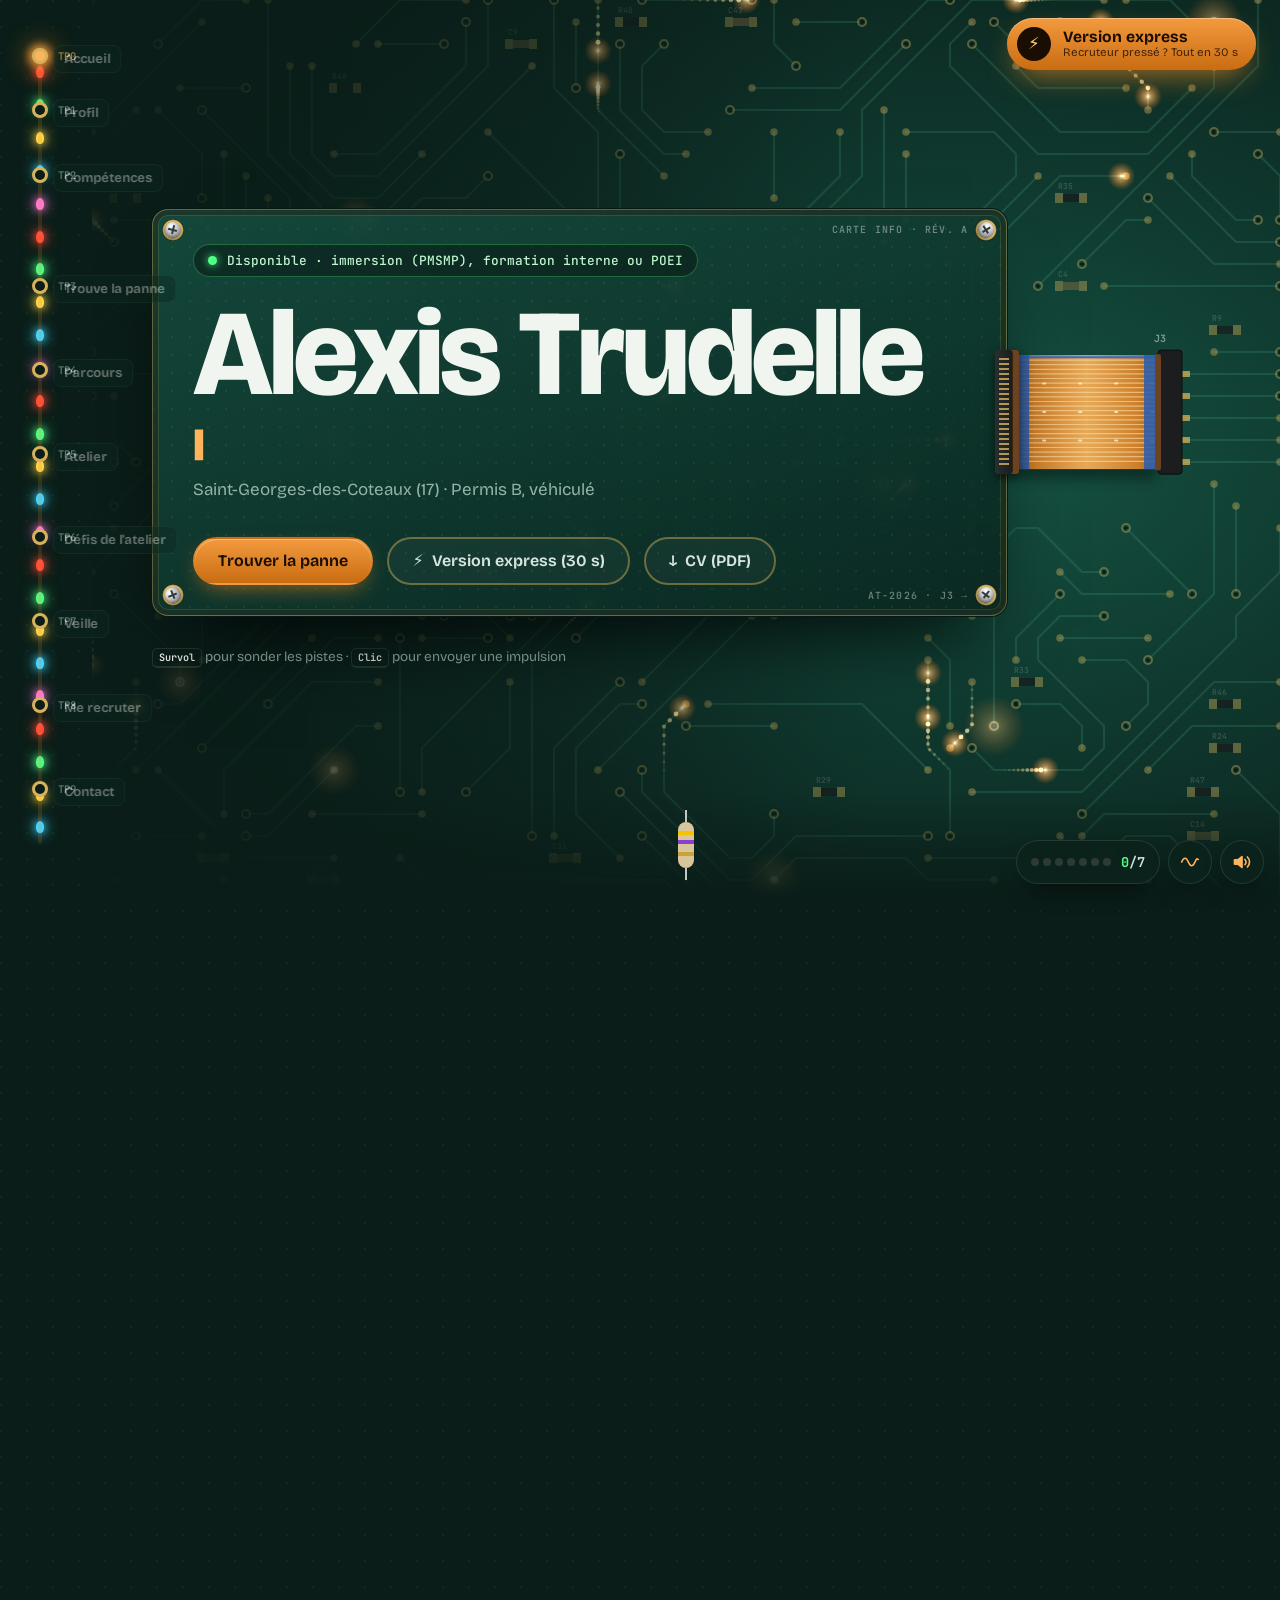
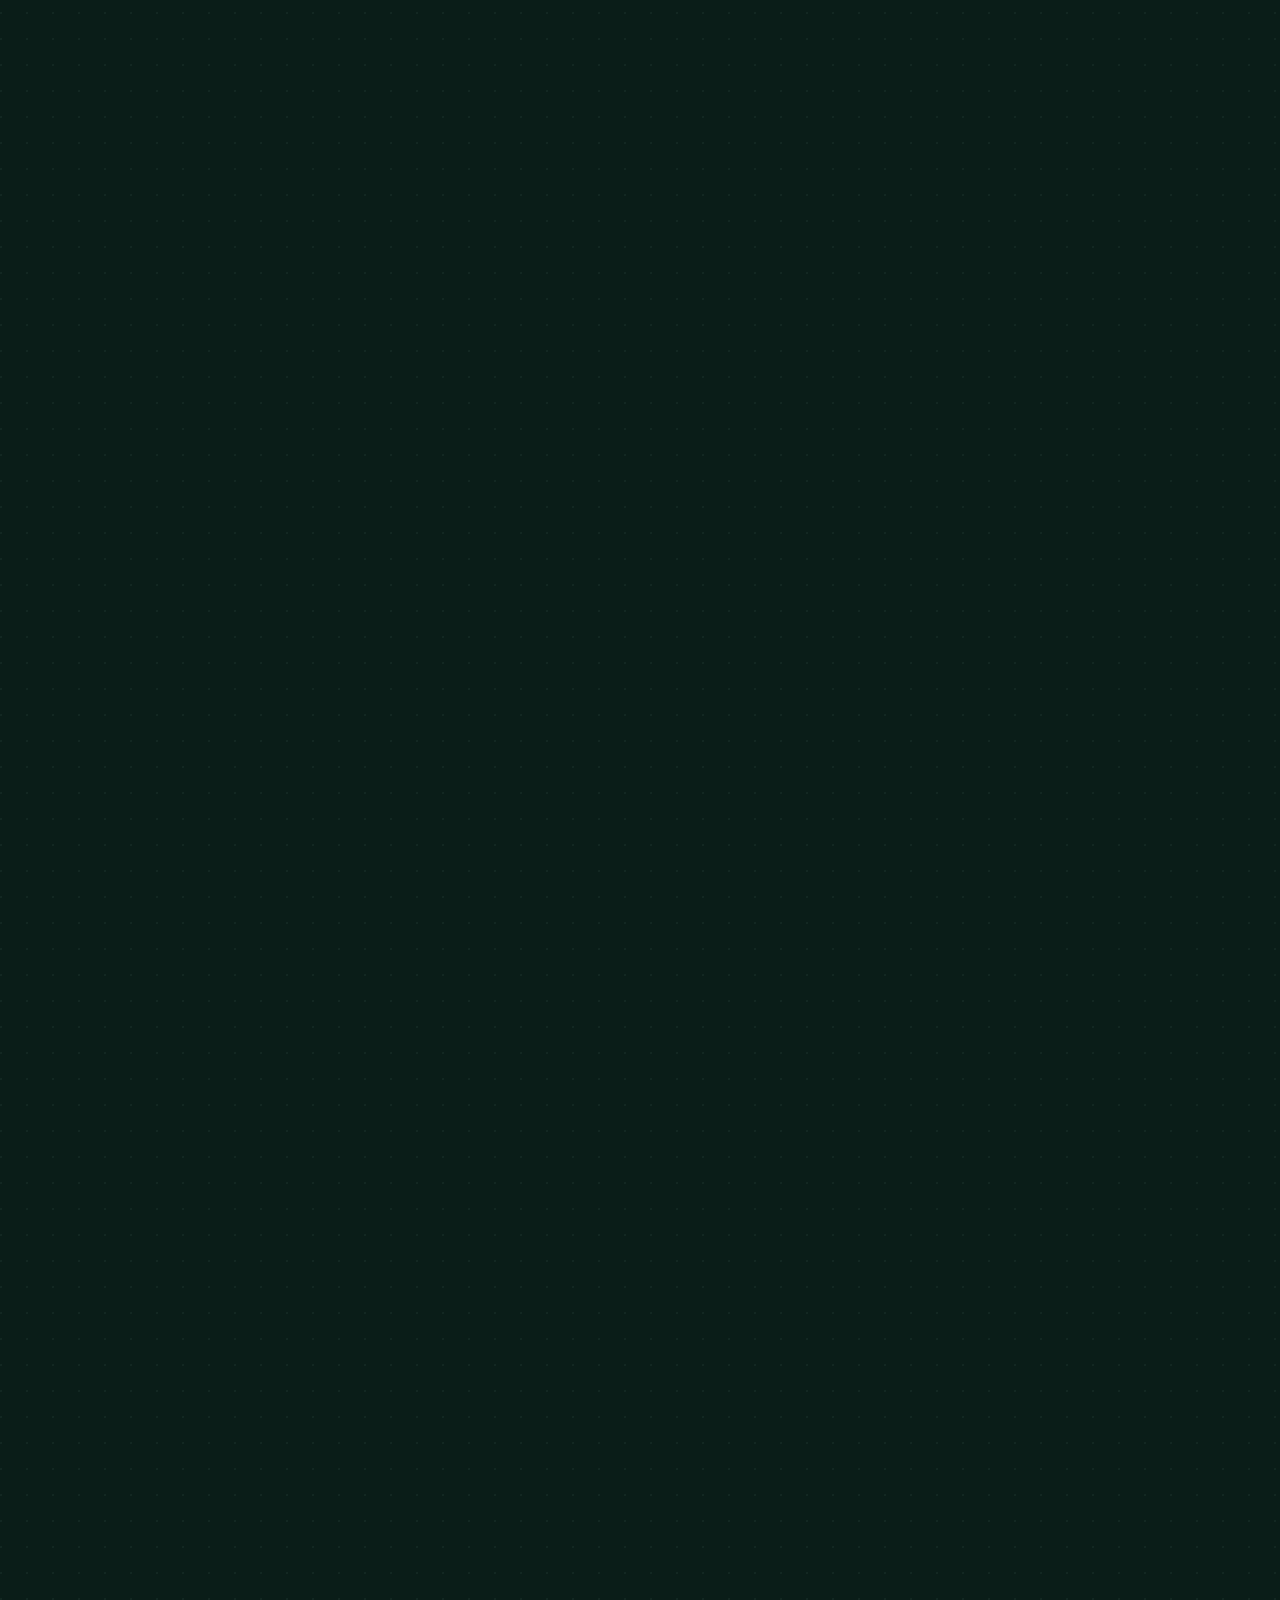
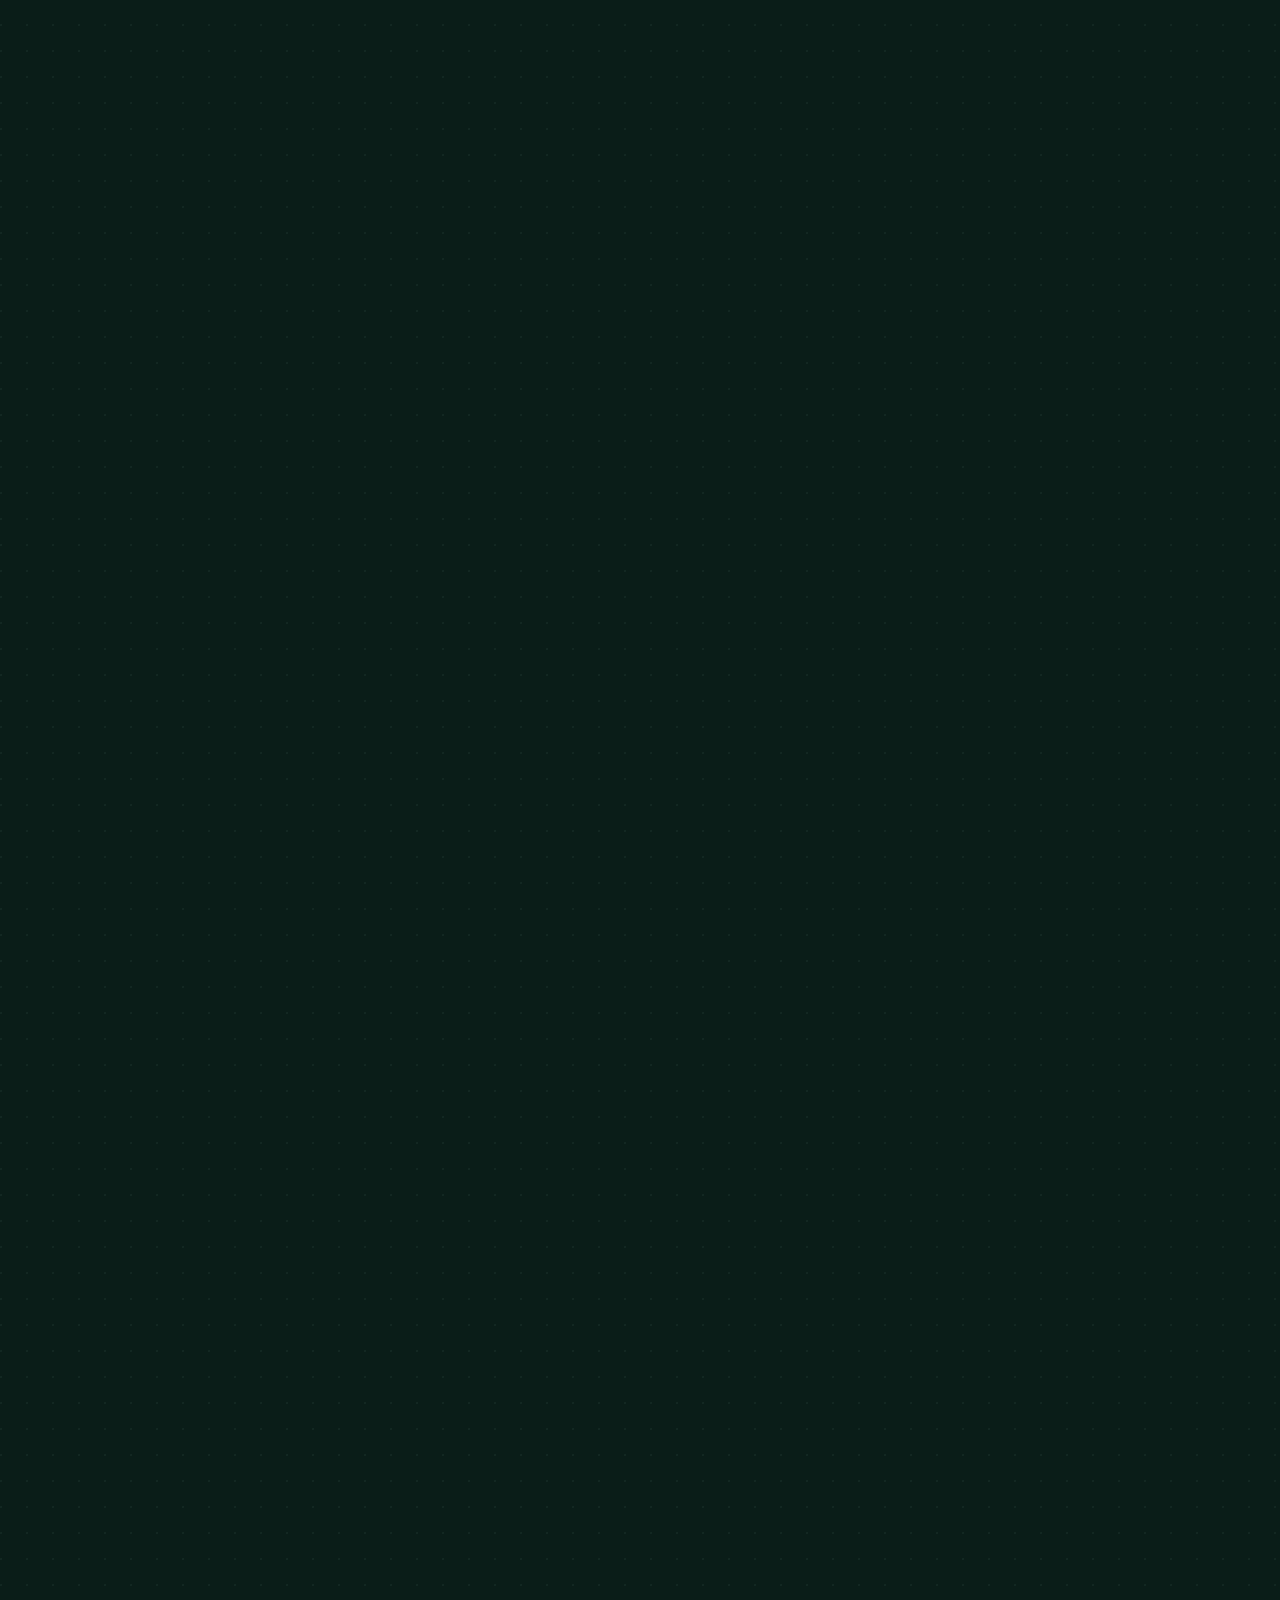
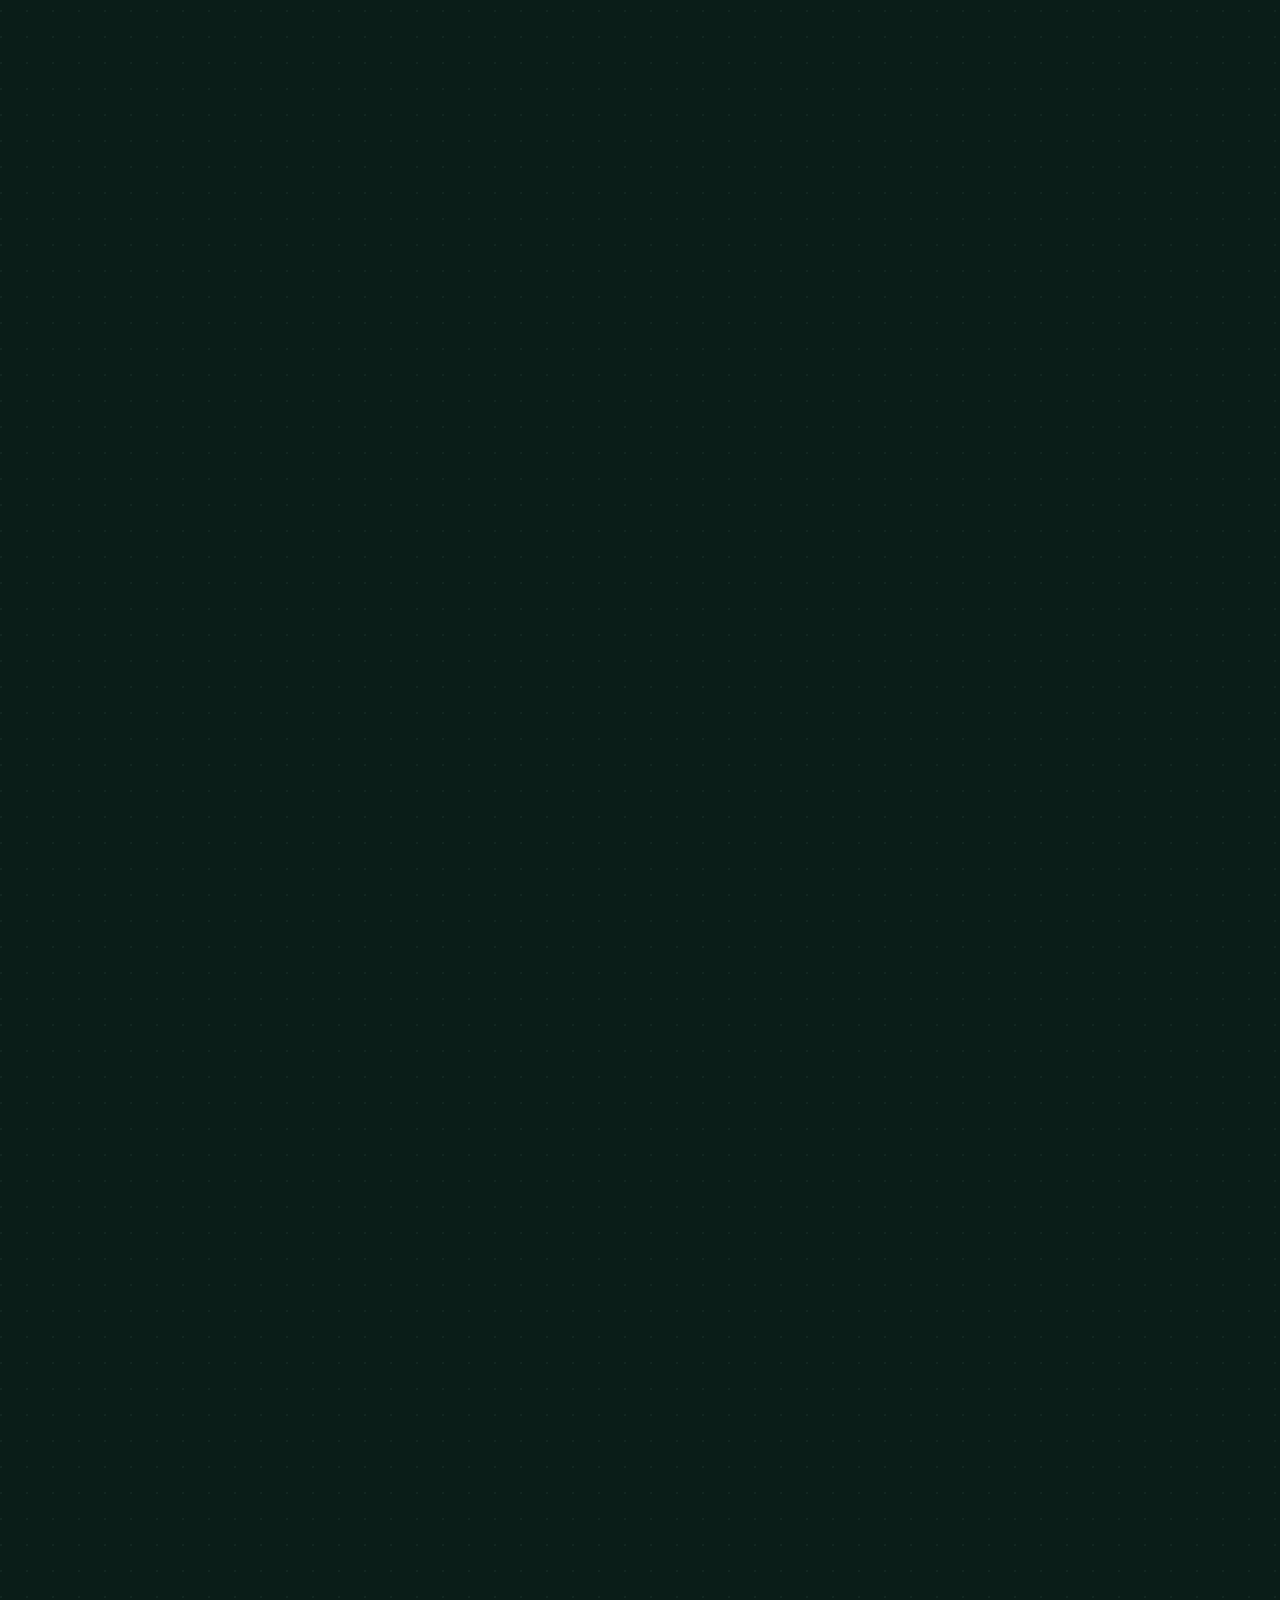
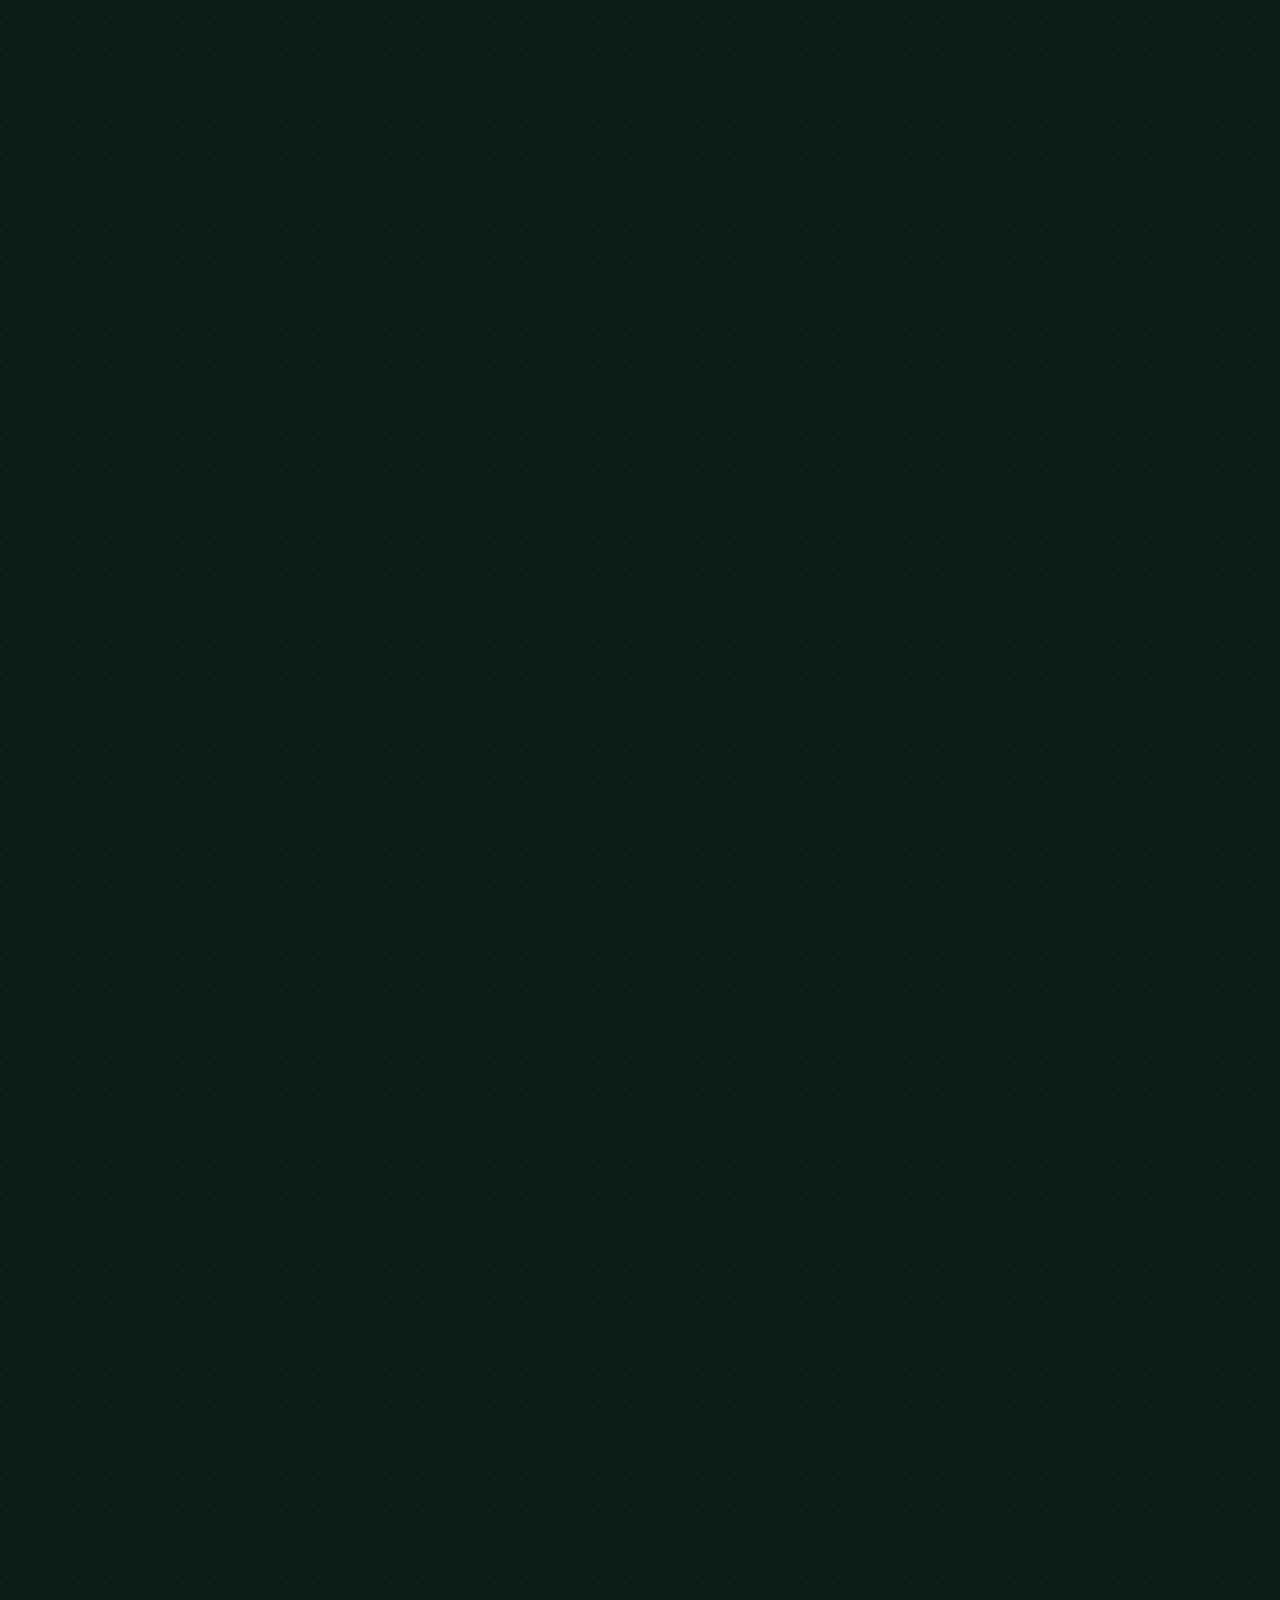
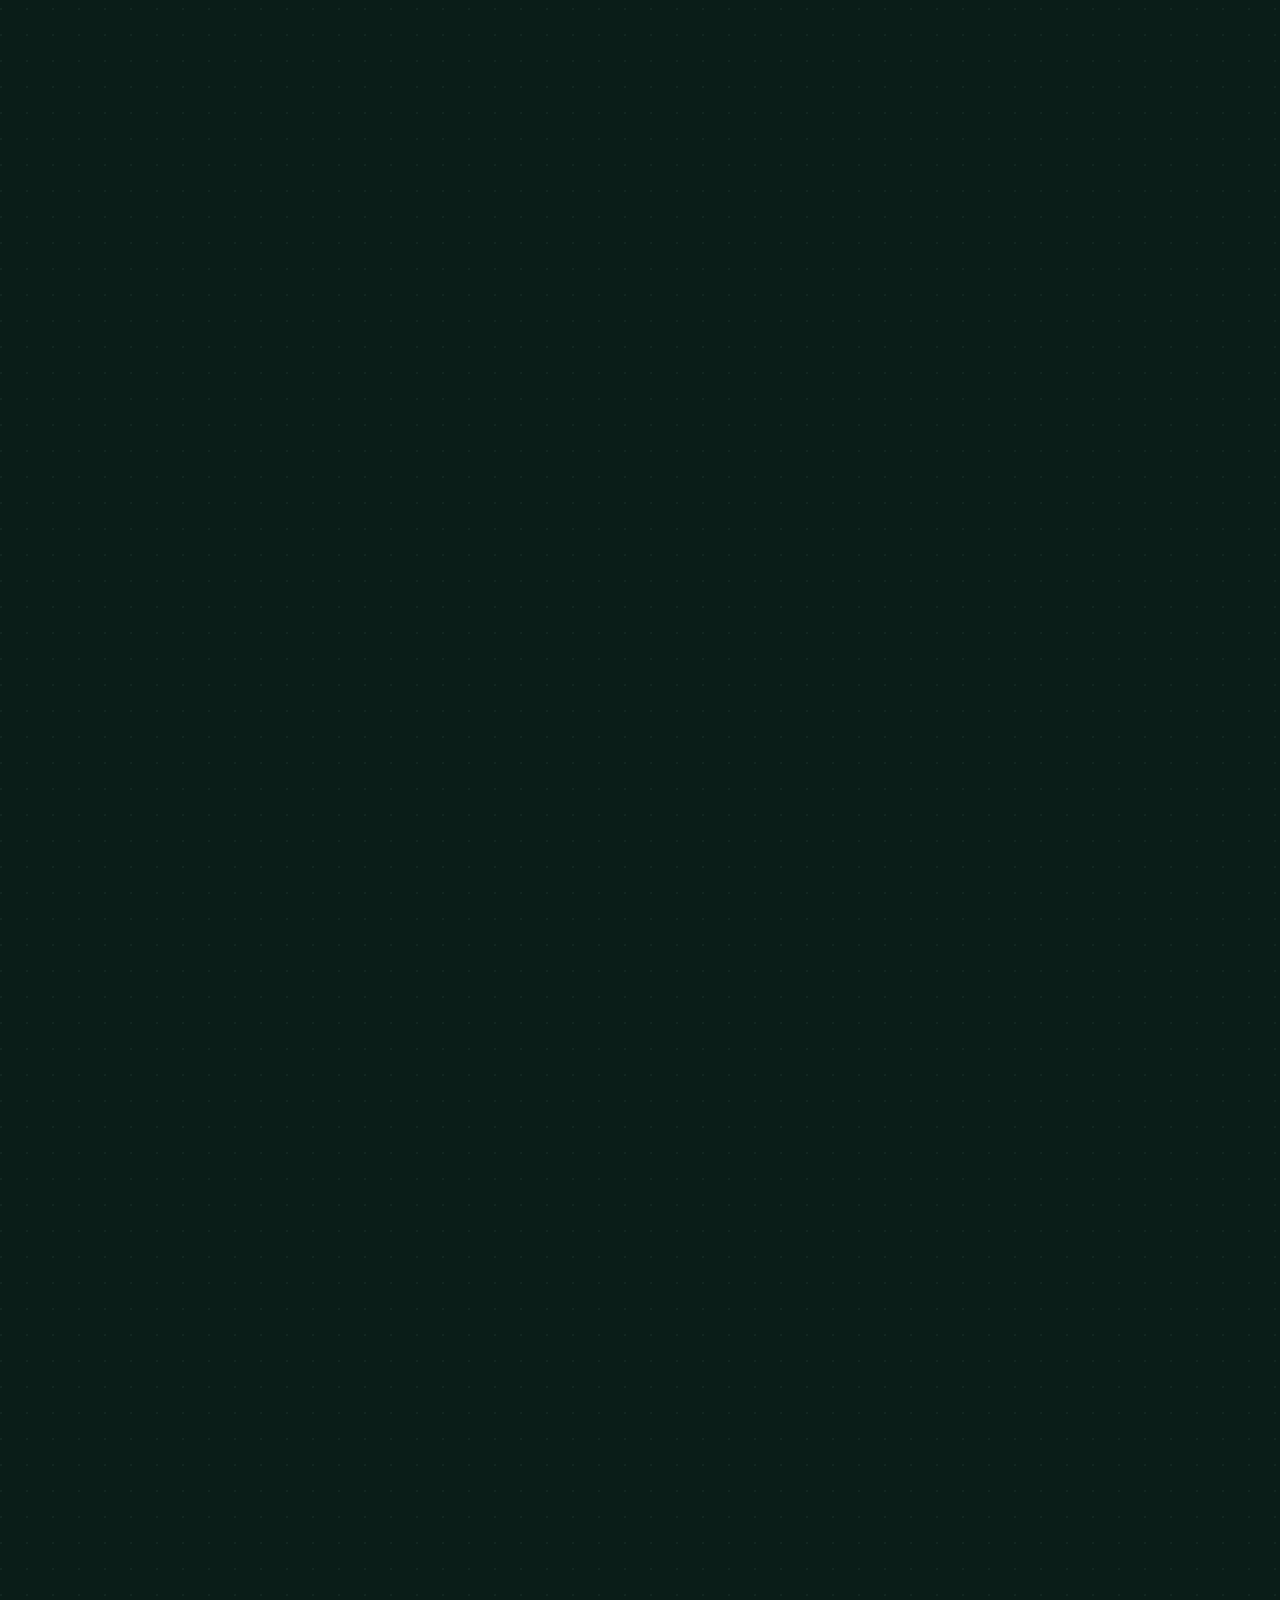
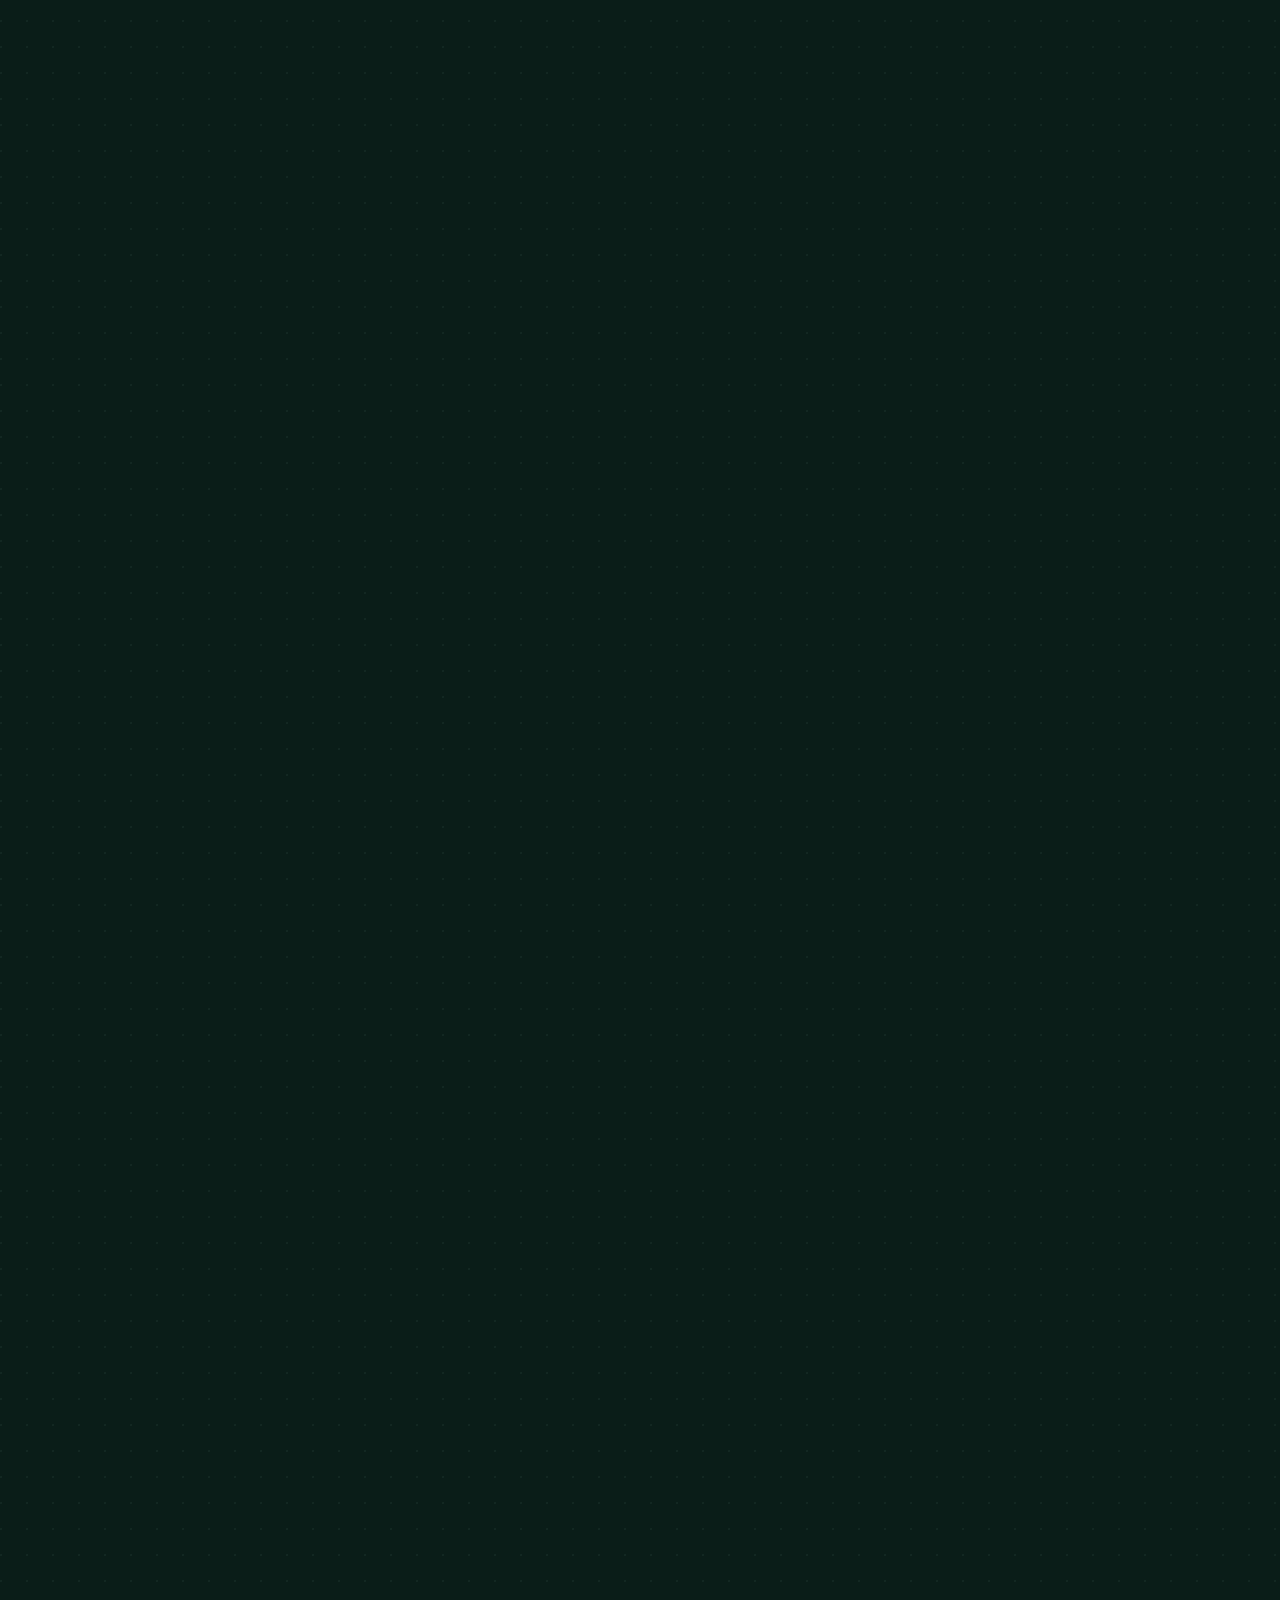
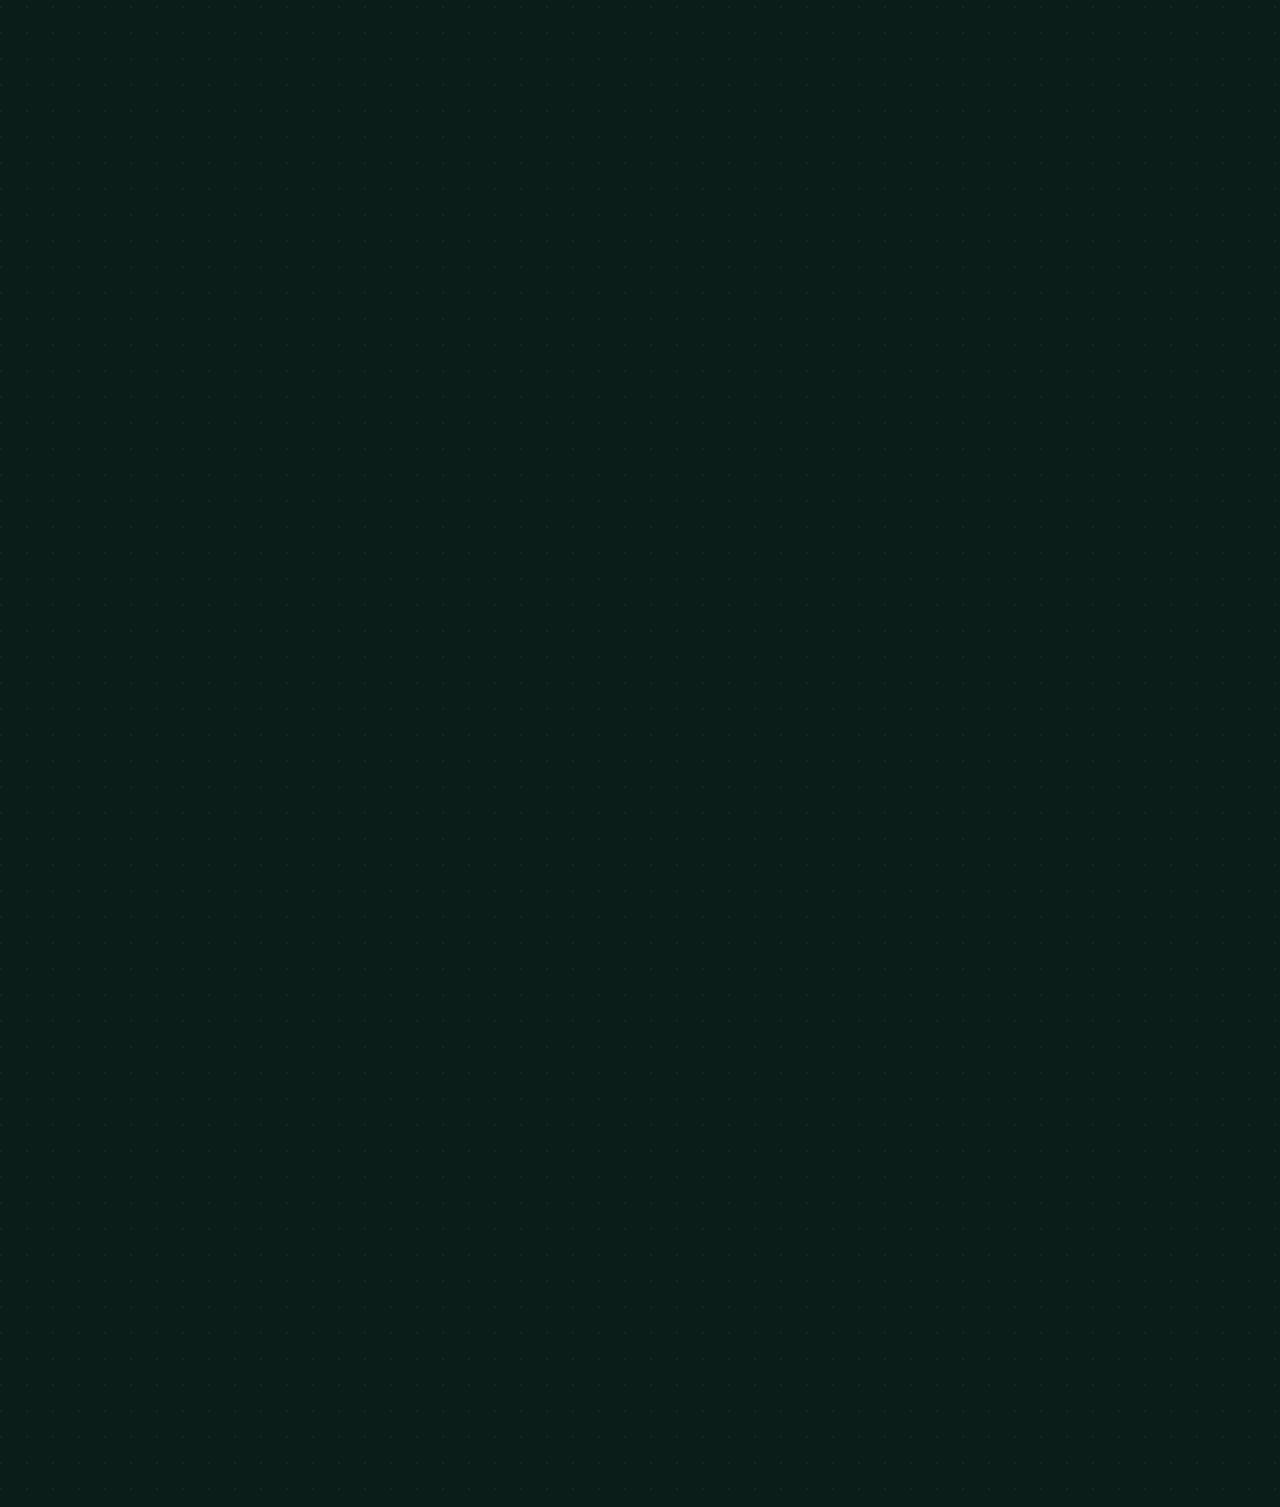
==== commit 6fcc4224: "compétences HD, image aperçu, TH1 repérable, allègement mobile" ====
--- a/site/index.html
+++ b/site/index.html
@@ -15,6 +15,11 @@
   <meta property="og:title" content="Portfolio de Alexis Trudelle">
   <meta property="og:description" content="Un portfolio à dépanner : trouvez la panne au multimètre, ouvrez le boîtier, soudez pour obtenir mes coordonnées.">
   <meta property="og:url" content="https://nameho.github.io/">
+  <meta property="og:image" content="https://nameho.github.io/assets/og-image.png">
+  <meta property="og:image:width" content="1200">
+  <meta property="og:image:height" content="630">
+  <meta property="og:image:alt" content="Portfolio d'Alexis Trudelle, technicien réparateur en électronique : une carte électronique avec une LED allumée">
+  <meta name="twitter:card" content="summary_large_image">
   <link rel="canonical" href="https://nameho.github.io/">
   <link rel="icon" href="assets/favicon.svg" type="image/svg+xml">
   <link rel="preload" href="assets/fonts/bricolage-grotesque-latin.woff2" as="font" type="font/woff2" crossorigin>
@@ -248,161 +253,245 @@
           <div class="skills-stage">
             <div class="case" data-state="closed">
               <div class="case-board">
-                <svg class="board-svg" viewBox="0 0 900 520" role="img" aria-labelledby="board-title">
-                  <title id="board-title">Carte électronique : chaque composant représente une compétence</title>
-                  <defs>
-                    <linearGradient id="g-mask" x1="0" y1="0" x2="1" y2="1">
-                      <stop offset="0" stop-color="#1c6956"/><stop offset="1" stop-color="#0f4337"/>
-                    </linearGradient>
-                    <linearGradient id="g-chip" x1="0" y1="0" x2="0" y2="1">
-                      <stop offset="0" stop-color="#2a2e2e"/><stop offset="1" stop-color="#121414"/>
-                    </linearGradient>
-                    <linearGradient id="g-can" x1="0" y1="0" x2="0" y2="1">
-                      <stop offset="0" stop-color="#f3f4f0"/><stop offset=".45" stop-color="#b7bab5"/><stop offset="1" stop-color="#6d716e"/>
-                    </linearGradient>
-                    <radialGradient id="g-cap" cx=".4" cy=".35" r=".75">
-                      <stop offset="0" stop-color="#3d6fd1"/><stop offset="1" stop-color="#173777"/>
-                    </radialGradient>
-                  </defs>
-
-                  <rect x="6" y="6" width="888" height="508" rx="18" fill="url(#g-mask)" stroke="#0b2e25" stroke-width="2"/>
-
-                  <g class="b-holes" fill="#081411" stroke="#d8b25a" stroke-width="6">
-                    <circle cx="40" cy="40" r="13"/><circle cx="860" cy="40" r="13"/>
-                    <circle cx="40" cy="480" r="13"/><circle cx="860" cy="480" r="13"/>
-                  </g>
-
-                  <g class="b-traces" fill="none" stroke-linecap="round" stroke-linejoin="round">
-                    <path class="trc trc-power" pathLength="1" d="M64 90 H80"/>
-                    <path class="trc trc-power" pathLength="1" d="M220 90 H262 L300 128 V204 H326"/>
-                    <path class="trc" pathLength="1" d="M180 190 H326"/>
-                    <path class="trc" pathLength="1" d="M172 290 H326"/>
-                    <path class="trc" pathLength="1" d="M248 228 H326"/>
-                    <path class="trc" pathLength="1" d="M248 240 H326"/>
-                    <path class="trc" pathLength="1" d="M248 252 H326"/>
-                    <path class="trc" pathLength="1" d="M504 192 H528 L548 172 H600"/>
-                    <path class="trc" pathLength="1" d="M504 204 H528 L548 184 H600"/>
-                    <path class="trc" pathLength="1" d="M504 216 H528 L548 196 H600"/>
-                    <path class="trc" pathLength="1" d="M504 228 H528 L548 208 H600"/>
-                    <path class="trc" pathLength="1" d="M504 240 H528 L548 220 H600"/>
-                    <path class="trc" pathLength="1" d="M504 252 H528 L548 232 H600"/>
-                    <path class="trc" pathLength="1" d="M504 276 H520 L540 296 H650"/>
-                    <path class="trc" pathLength="1" d="M504 288 H520 L540 308 H650"/>
-                    <path class="trc" pathLength="1" d="M504 300 H520 L540 320 H650"/>
-                    <path class="trc" pathLength="1" d="M400 166 V104"/>
-                    <path class="trc" pathLength="1" d="M436 166 V104"/>
-                    <path class="trc" pathLength="1" d="M472 166 V104"/>
-                    <path class="trc" pathLength="1" d="M376 344 V395"/>
-                    <path class="trc" pathLength="1" d="M424 344 V395"/>
-                    <path class="trc" pathLength="1" d="M484 344 V364 L525 405 H700"/>
-                    <path class="trc" pathLength="1" d="M472 344 V366 L521 415 H700"/>
-                    <path class="trc" pathLength="1" d="M460 344 V368 L517 425 H700"/>
-                  </g>
-                  <g class="b-flow" fill="none" stroke-linecap="round">
-                    <path class="trc-flow" pathLength="1" d="M64 90 H80 M220 90 H262 L300 128 V204 H326"/>
-                    <path class="trc-flow" pathLength="1" d="M504 204 H528 L548 184 H600"/>
-                    <path class="trc-flow" pathLength="1" d="M504 288 H520 L540 308 H650"/>
-                    <path class="trc-flow" pathLength="1" d="M472 344 V366 L521 415 H700"/>
-                  </g>
-
-                  <!-- Passifs décoratifs -->
-                  <g class="b-passives">
-                    <rect x="14" y="72" width="50" height="36" rx="4" fill="#1a1d1d"/>
-                    <circle cx="36" cy="90" r="9" fill="#060808" stroke="#8d918e" stroke-width="2"/>
-                    <text class="silk silk-sm" x="16" y="126">J0 · 12V</text>
-                    <circle cx="150" cy="190" r="30" fill="url(#g-cap)" stroke="#0d1f45" stroke-width="2"/>
-                    <path d="M150 160 A30 30 0 0 1 150 220" fill="none" stroke="#cfd8ea" stroke-width="7" opacity=".55"/>
-                    <path d="M138 184 L150 196 M150 184 L138 196" stroke="#0d1f45" stroke-width="2"/>
-                    <text class="silk silk-sm" x="118" y="238">C1</text>
-                    <circle cx="150" cy="290" r="22" fill="url(#g-cap)" stroke="#0d1f45" stroke-width="2"/>
-                    <path d="M150 268 A22 22 0 0 1 150 312" fill="none" stroke="#cfd8ea" stroke-width="5" opacity=".55"/>
-                    <text class="silk silk-sm" x="124" y="330">C2</text>
-                    <g fill="#d8b25a"><rect x="218" y="223" width="6" height="10"/><rect x="242" y="223" width="6" height="10"/><rect x="218" y="235" width="6" height="10"/><rect x="242" y="235" width="6" height="10"/><rect x="218" y="247" width="6" height="10"/><rect x="242" y="247" width="6" height="10"/></g>
-                    <g fill="#222"><rect x="224" y="224" width="18" height="8" rx="1"/><rect x="224" y="236" width="18" height="8" rx="1"/><rect x="224" y="248" width="18" height="8" rx="1"/></g>
-                    <text class="silk silk-sm" x="214" y="214">R1–R3</text>
-                    <g fill="#d8b25a"><rect x="368" y="434" width="6" height="10"/><rect x="384" y="434" width="6" height="10"/><rect x="416" y="434" width="6" height="10"/><rect x="432" y="434" width="6" height="10"/></g>
-                    <g fill="#9a7a4c"><rect x="374" y="435" width="10" height="8" rx="1"/><rect x="422" y="435" width="10" height="8" rx="1"/></g>
-                    <text class="silk silk-sm" x="370" y="462">C7  C8</text>
-                    <g class="b-leds">
-                      <rect class="bled bled-1" x="392" y="92" width="16" height="10" rx="2"/>
-                      <rect class="bled bled-2" x="428" y="92" width="16" height="10" rx="2"/>
-                      <rect class="bled bled-3" x="464" y="92" width="16" height="10" rx="2"/>
-                      <text class="silk silk-sm" x="388" y="82">PWR</text>
-                      <text class="silk silk-sm" x="422" y="82">DIAG</text>
-                      <text class="silk silk-sm" x="466" y="82">OK</text>
+                  <svg class="board-svg" viewBox="0 0 900 520" role="img" aria-labelledby="board-title">
+                    <title id="board-title">Carte électronique : chaque composant représente une compétence</title>
+                    <defs>
+                      <linearGradient id="g-chip" x1="0" y1="0" x2="1" y2="1"><stop offset="0" stop-color="#3a3f42"/><stop offset=".5" stop-color="#1c1f21"/><stop offset="1" stop-color="#0e1011"/></linearGradient>
+                      <linearGradient id="g-can" x1="0" y1="0" x2="0" y2="1"><stop offset="0" stop-color="#f3f4f0"/><stop offset=".45" stop-color="#b7bab5"/><stop offset="1" stop-color="#6d716e"/></linearGradient>
+                      <radialGradient id="g-cap" cx=".4" cy=".35" r=".75"><stop offset="0" stop-color="#4f80e8"/><stop offset=".7" stop-color="#2a4fb0"/><stop offset="1" stop-color="#132a63"/></radialGradient>
+                      <radialGradient id="g-captop" cx=".38" cy=".32" r=".8"><stop offset="0" stop-color="#fafbfb"/><stop offset=".55" stop-color="#c5cbcf"/><stop offset="1" stop-color="#858d92"/></radialGradient>
+                      <linearGradient id="g-smd" x1="0" y1="0" x2="0" y2="1"><stop offset="0" stop-color="#3a3d3f"/><stop offset="1" stop-color="#0d0e0f"/></linearGradient>
+                      <linearGradient id="g-mlcc" x1="0" y1="0" x2="0" y2="1"><stop offset="0" stop-color="#d4b083"/><stop offset="1" stop-color="#8a6a43"/></linearGradient>
+                    </defs>
+                  
+                    <!-- Carte : vernis épargne, trame de la fibre de verre, pistes, reflet -->
+                    <rect x="6" y="6" width="888" height="508" rx="18" fill="url(#hd-mask)" stroke="#0a2a20" stroke-width="2"/>
+                    <rect x="6" y="6" width="888" height="508" rx="18" fill="url(#hd-weave)"/>
+                    <g class="b-traces-edge" fill="none" stroke-linecap="round" stroke-linejoin="round" aria-hidden="true">
+                      <path class="trc-edge trc-edge-power" d="M64 90 H80"/>
+                      <path class="trc-edge trc-edge-power" d="M220 90 H262 L300 128 V204 H326"/>
+                      <path class="trc-edge" d="M180 190 H326"/>
+                      <path class="trc-edge" d="M172 290 H326"/>
+                      <path class="trc-edge" d="M250 228 H326"/>
+                      <path class="trc-edge" d="M250 240 H326"/>
+                      <path class="trc-edge" d="M250 252 H326"/>
+                      <path class="trc-edge" d="M504 192 H528 L548 172 H600"/>
+                      <path class="trc-edge" d="M504 204 H528 L548 184 H600"/>
+                      <path class="trc-edge" d="M504 216 H528 L548 196 H600"/>
+                      <path class="trc-edge" d="M504 228 H528 L548 208 H600"/>
+                      <path class="trc-edge" d="M504 240 H528 L548 220 H600"/>
+                      <path class="trc-edge" d="M504 252 H528 L548 232 H600"/>
+                      <path class="trc-edge" d="M504 276 H520 L540 296 H650"/>
+                      <path class="trc-edge" d="M504 288 H520 L540 308 H650"/>
+                      <path class="trc-edge" d="M504 300 H520 L540 320 H650"/>
+                      <path class="trc-edge" d="M400 166 V104"/>
+                      <path class="trc-edge" d="M436 166 V104"/>
+                      <path class="trc-edge" d="M472 166 V104"/>
+                      <path class="trc-edge" d="M376 344 V395"/>
+                      <path class="trc-edge" d="M424 344 V395"/>
+                      <path class="trc-edge" d="M484 344 V364 L525 405 H700"/>
+                      <path class="trc-edge" d="M472 344 V366 L521 415 H700"/>
+                      <path class="trc-edge" d="M460 344 V368 L517 425 H700"/>
                     </g>
-                    <text class="silk" x="60" y="478">AT-2026 · CARTE COMPÉTENCES · RÉV. A</text>
-                    <text class="silk silk-sm" x="60" y="496">Assemblée à la main en Charente-Maritime</text>
-                  </g>
-
-                  <!-- TH1 : petite thermistance… (secret) -->
-                  <g class="th1" data-secret="thermal" aria-hidden="true">
-                    <rect class="comp-hit" x="512" y="430" width="56" height="48" rx="8"/>
-                    <rect x="522" y="460" width="8" height="10" fill="#d8b25a"/>
-                    <rect x="550" y="460" width="8" height="10" fill="#d8b25a"/>
-                    <path d="M526 460 L536 452 M554 460 L544 452" stroke="#c3c6c2" stroke-width="2"/>
-                    <ellipse class="th1-bead" cx="540" cy="450" rx="9" ry="7"/>
-                    <text class="silk silk-sm" x="527" y="441">TH1</text>
-                  </g>
-
-                  <!-- Composants = compétences -->
-                  <g class="comp" data-skill="qualite" tabindex="-1" aria-hidden="true">
-                    <rect class="comp-hit" x="72" y="56" width="160" height="70" rx="8"/>
-                    <rect x="80" y="76" width="22" height="28" rx="3" fill="#c9ccc7"/>
-                    <rect x="198" y="76" width="22" height="28" rx="3" fill="#c9ccc7"/>
-                    <rect x="102" y="80" width="96" height="20" rx="9" fill="#d9f1ec" fill-opacity=".28" stroke="#e9fffa" stroke-opacity=".6"/>
-                    <path d="M102 90 C130 82, 170 98, 198 90" fill="none" stroke="#f3e2c0" stroke-width="2"/>
-                    <text class="silk" x="80" y="68">F1 · FUSIBLE</text>
-                  </g>
-
-                  <g class="comp" data-skill="diagnostic" tabindex="-1" aria-hidden="true">
-                    <rect class="comp-hit" x="316" y="156" width="198" height="198" rx="10"/>
-                    <g class="qfp-pins" fill="#cfd2cf">
-                      <path d="M352 166 h5 v14 h-5z M364 166 h5 v14 h-5z M376 166 h5 v14 h-5z M388 166 h5 v14 h-5z M400 166 h5 v14 h-5z M412 166 h5 v14 h-5z M424 166 h5 v14 h-5z M436 166 h5 v14 h-5z M448 166 h5 v14 h-5z M460 166 h5 v14 h-5z M472 166 h5 v14 h-5z M484 166 h5 v14 h-5z" transform="translate(-2.5 0)"/>
-                      <path d="M352 330 h5 v14 h-5z M364 330 h5 v14 h-5z M376 330 h5 v14 h-5z M388 330 h5 v14 h-5z M400 330 h5 v14 h-5z M412 330 h5 v14 h-5z M424 330 h5 v14 h-5z M436 330 h5 v14 h-5z M448 330 h5 v14 h-5z M460 330 h5 v14 h-5z M472 330 h5 v14 h-5z M484 330 h5 v14 h-5z" transform="translate(-2.5 0)"/>
-                      <path d="M326 192 v5 h14 v-5z M326 204 v5 h14 v-5z M326 216 v5 h14 v-5z M326 228 v5 h14 v-5z M326 240 v5 h14 v-5z M326 252 v5 h14 v-5z M326 264 v5 h14 v-5z M326 276 v5 h14 v-5z M326 288 v5 h14 v-5z M326 300 v5 h14 v-5z M326 312 v5 h14 v-5z M326 324 v5 h14 v-5z" transform="translate(0 -2.5)"/>
-                      <path d="M490 192 v5 h14 v-5z M490 204 v5 h14 v-5z M490 216 v5 h14 v-5z M490 228 v5 h14 v-5z M490 240 v5 h14 v-5z M490 252 v5 h14 v-5z M490 264 v5 h14 v-5z M490 276 v5 h14 v-5z M490 288 v5 h14 v-5z M490 300 v5 h14 v-5z M490 312 v5 h14 v-5z M490 324 v5 h14 v-5z" transform="translate(0 -2.5)"/>
+                    <g class="b-traces" fill="none" stroke-linecap="round" stroke-linejoin="round">
+                      <path class="trc trc-power" pathLength="1" d="M64 90 H80"/>
+                      <path class="trc trc-power" pathLength="1" d="M220 90 H262 L300 128 V204 H326"/>
+                      <path class="trc" pathLength="1" d="M180 190 H326"/>
+                      <path class="trc" pathLength="1" d="M172 290 H326"/>
+                      <path class="trc" pathLength="1" d="M250 228 H326"/>
+                      <path class="trc" pathLength="1" d="M250 240 H326"/>
+                      <path class="trc" pathLength="1" d="M250 252 H326"/>
+                      <path class="trc" pathLength="1" d="M504 192 H528 L548 172 H600"/>
+                      <path class="trc" pathLength="1" d="M504 204 H528 L548 184 H600"/>
+                      <path class="trc" pathLength="1" d="M504 216 H528 L548 196 H600"/>
+                      <path class="trc" pathLength="1" d="M504 228 H528 L548 208 H600"/>
+                      <path class="trc" pathLength="1" d="M504 240 H528 L548 220 H600"/>
+                      <path class="trc" pathLength="1" d="M504 252 H528 L548 232 H600"/>
+                      <path class="trc" pathLength="1" d="M504 276 H520 L540 296 H650"/>
+                      <path class="trc" pathLength="1" d="M504 288 H520 L540 308 H650"/>
+                      <path class="trc" pathLength="1" d="M504 300 H520 L540 320 H650"/>
+                      <path class="trc" pathLength="1" d="M400 166 V104"/>
+                      <path class="trc" pathLength="1" d="M436 166 V104"/>
+                      <path class="trc" pathLength="1" d="M472 166 V104"/>
+                      <path class="trc" pathLength="1" d="M376 344 V395"/>
+                      <path class="trc" pathLength="1" d="M424 344 V395"/>
+                      <path class="trc" pathLength="1" d="M484 344 V364 L525 405 H700"/>
+                      <path class="trc" pathLength="1" d="M472 344 V366 L521 415 H700"/>
+                      <path class="trc" pathLength="1" d="M460 344 V368 L517 425 H700"/>
                     </g>
-                    <rect class="u1-body" x="340" y="180" width="150" height="150" rx="6" fill="url(#g-chip)"/>
-                    <circle cx="356" cy="196" r="5" fill="#0b0c0c" stroke="#3a3f3f"/>
-                    <text class="chip-txt" x="415" y="248" text-anchor="middle">DIAG-01</text>
-                    <text class="chip-txt chip-txt-sm" x="415" y="268" text-anchor="middle">MESURER · ISOLER</text>
-                    <text class="chip-txt chip-txt-sm" x="415" y="284" text-anchor="middle">RÉPARER</text>
-                    <text class="silk" x="316" y="150">U1</text>
-                  </g>
-
-                  <g class="comp" data-skill="materiel" tabindex="-1" aria-hidden="true">
-                    <rect class="comp-hit" x="588" y="40" width="102" height="322" rx="8"/>
-                    <rect x="600" y="50" width="26" height="300" rx="3" fill="#151818"/>
-                    <rect x="650" y="50" width="26" height="300" rx="3" fill="#151818"/>
-                    <rect x="604" y="62" width="18" height="276" rx="2" fill="#2f7d4f"/>
-                    <rect x="654" y="62" width="18" height="276" rx="2" fill="#2f7d4f"/>
-                    <g fill="#1b1d1d">
-                      <rect x="606" y="72" width="14" height="26" rx="1"/><rect x="606" y="106" width="14" height="26" rx="1"/><rect x="606" y="140" width="14" height="26" rx="1"/><rect x="606" y="174" width="14" height="26" rx="1"/><rect x="606" y="234" width="14" height="26" rx="1"/><rect x="606" y="268" width="14" height="26" rx="1"/><rect x="606" y="302" width="14" height="26" rx="1"/>
-                      <rect x="656" y="72" width="14" height="26" rx="1"/><rect x="656" y="106" width="14" height="26" rx="1"/><rect x="656" y="140" width="14" height="26" rx="1"/><rect x="656" y="174" width="14" height="26" rx="1"/><rect x="656" y="234" width="14" height="26" rx="1"/><rect x="656" y="268" width="14" height="26" rx="1"/><rect x="656" y="302" width="14" height="26" rx="1"/>
+                    <g class="b-flow" fill="none" stroke-linecap="round">
+                      <path class="trc-flow" pathLength="1" d="M64 90 H80 M220 90 H262 L300 128 V204 H326"/>
+                      <path class="trc-flow" pathLength="1" d="M504 204 H528 L548 184 H600"/>
+                      <path class="trc-flow" pathLength="1" d="M504 288 H520 L540 308 H650"/>
+                      <path class="trc-flow" pathLength="1" d="M472 344 V366 L521 415 H700"/>
                     </g>
-                    <g fill="#eceee9"><rect x="598" y="44" width="30" height="8" rx="2"/><rect x="598" y="348" width="30" height="8" rx="2"/><rect x="648" y="44" width="30" height="8" rx="2"/><rect x="648" y="348" width="30" height="8" rx="2"/></g>
-                    <text class="silk" x="700" y="200">J2 · DIMM</text>
-                  </g>
-
-                  <g class="comp" data-skill="outillage" tabindex="-1" aria-hidden="true">
-                    <rect class="comp-hit" x="690" y="372" width="150" height="76" rx="8"/>
-                    <rect x="700" y="395" width="128" height="40" rx="3" fill="#151818"/>
-                    <g fill="#e2c26a">
-                      <rect x="709" y="401" width="8" height="8"/><rect x="729" y="401" width="8" height="8"/><rect x="749" y="401" width="8" height="8"/><rect x="769" y="401" width="8" height="8"/><rect x="789" y="401" width="8" height="8"/><rect x="809" y="401" width="8" height="8"/>
-                      <rect x="709" y="421" width="8" height="8"/><rect x="729" y="421" width="8" height="8"/><rect x="749" y="421" width="8" height="8"/><rect x="769" y="421" width="8" height="8"/><rect x="789" y="421" width="8" height="8"/><rect x="809" y="421" width="8" height="8"/>
+                    <rect x="6" y="6" width="888" height="508" rx="18" fill="url(#hd-sheen)"/>
+                    <rect x="9.5" y="9.5" width="881" height="501" rx="15" fill="none" stroke="#6fe0b0" stroke-opacity=".12"/>
+                  
+                    <!-- Trous de fixation, vias, mires -->
+                    <g class="b-holes" aria-hidden="true">
+                      <circle cx="40" cy="40" r="16" fill="url(#hd-gold)"/><circle cx="40" cy="40" r="9.5" fill="#04100c"/>
+                      <circle cx="860" cy="40" r="16" fill="url(#hd-gold)"/><circle cx="860" cy="40" r="9.5" fill="#04100c"/>
+                      <circle cx="40" cy="480" r="16" fill="url(#hd-gold)"/><circle cx="40" cy="480" r="9.5" fill="#04100c"/>
+                      <circle cx="860" cy="480" r="16" fill="url(#hd-gold)"/><circle cx="860" cy="480" r="9.5" fill="#04100c"/>
+                      <circle cx="300" cy="128" r="4.2" fill="url(#hd-gold)"/><circle cx="300" cy="128" r="1.8" fill="#04100c"/>
+                      <circle cx="548" cy="172" r="4.2" fill="url(#hd-gold)"/><circle cx="548" cy="172" r="1.8" fill="#04100c"/>
+                      <circle cx="540" cy="296" r="4.2" fill="url(#hd-gold)"/><circle cx="540" cy="296" r="1.8" fill="#04100c"/>
+                      <circle cx="525" cy="405" r="4.2" fill="url(#hd-gold)"/><circle cx="525" cy="405" r="1.8" fill="#04100c"/>
+                      <circle cx="262" cy="90" r="4.2" fill="url(#hd-gold)"/><circle cx="262" cy="90" r="1.8" fill="#04100c"/>
+                      <circle cx="528" cy="192" r="4.2" fill="url(#hd-gold)"/><circle cx="528" cy="192" r="1.8" fill="#04100c"/>
+                      <circle cx="84" cy="40" r="7" fill="#0c3427"/><circle cx="84" cy="40" r="3" fill="url(#hd-gold-r)"/>
+                      <circle cx="816" cy="480" r="7" fill="#0c3427"/><circle cx="816" cy="480" r="3" fill="url(#hd-gold-r)"/>
                     </g>
-                    <text class="silk" x="700" y="388">J1 · OUTILS</text>
-                  </g>
-
-                  <g class="comp" data-skill="savoir" tabindex="-1" aria-hidden="true">
-                    <rect class="comp-hit" x="350" y="380" width="100" height="56" rx="8"/>
-                    <rect x="360" y="395" width="80" height="28" rx="14" fill="url(#g-can)" stroke="#5c605d"/>
-                    <rect x="368" y="400" width="64" height="18" rx="9" fill="none" stroke="#ffffff" stroke-opacity=".35"/>
-                    <text class="can-txt" x="400" y="413" text-anchor="middle">32.768</text>
-                    <text class="silk" x="300" y="414">X1</text>
-                  </g>
-                </svg>
+                  
+                    <!-- Passifs décoratifs -->
+                    <g class="b-passives">
+                      <g filter="url(#hd-shadow)"><rect x="12" y="72" width="52" height="36" rx="4" fill="url(#hd-plastic)"/></g>
+                      <circle cx="35" cy="90" r="11" fill="#050707" stroke="url(#hd-metal-x)" stroke-width="3"/>
+                      <circle cx="35" cy="90" r="3.2" fill="url(#hd-alu)"/>
+                      <text class="silk silk-sm" x="16" y="126">J0 · 12V</text>
+                      <g filter="url(#hd-shadow-lg)"><circle cx="150" cy="190" r="30" fill="url(#g-cap)" stroke="#0d1f45" stroke-width="1.5"/></g>
+                      <path d="M150 163 A27 27 0 0 1 150 217" fill="none" stroke="#dbe4f4" stroke-width="6" opacity=".85"/>
+                      <circle cx="150" cy="190" r="24" fill="url(#g-captop)" stroke="#6d757a" stroke-width="1"/>
+                      <path d="M136.8 190 H163.2 M150 176.8 V203.2" stroke="#7b8388" stroke-width="1.6" stroke-linecap="round"/>
+                      <circle cx="150" cy="190" r="24" fill="url(#hd-sheen)"/>
+                      <text class="silk silk-sm" x="118" y="238">C1</text>
+                      <g filter="url(#hd-shadow-lg)"><circle cx="150" cy="290" r="22" fill="url(#g-cap)" stroke="#0d1f45" stroke-width="1.5"/></g>
+                      <path d="M150 271 A19 19 0 0 1 150 309" fill="none" stroke="#dbe4f4" stroke-width="4.5" opacity=".85"/>
+                      <circle cx="150" cy="290" r="16" fill="url(#g-captop)" stroke="#6d757a" stroke-width="1"/>
+                      <path d="M141.2 290 H158.8 M150 281.2 V298.8" stroke="#7b8388" stroke-width="1.6" stroke-linecap="round"/>
+                      <circle cx="150" cy="290" r="16" fill="url(#hd-sheen)"/>
+                      <text class="silk silk-sm" x="124" y="330">C2</text>
+                      <rect x="215" y="223" width="10" height="10" fill="url(#hd-gold)"/><rect x="241" y="223" width="10" height="10" fill="url(#hd-gold)"/>
+                      <rect x="219" y="224" width="28" height="8" rx="1" fill="url(#hd-metal-x)"/>
+                      <rect x="224" y="224" width="18" height="8" fill="url(#g-smd)"/>
+                      <text class="smd-txt" x="233" y="230" text-anchor="middle">471</text>
+                      <rect x="215" y="235" width="10" height="10" fill="url(#hd-gold)"/><rect x="241" y="235" width="10" height="10" fill="url(#hd-gold)"/>
+                      <rect x="219" y="236" width="28" height="8" rx="1" fill="url(#hd-metal-x)"/>
+                      <rect x="224" y="236" width="18" height="8" fill="url(#g-smd)"/>
+                      <text class="smd-txt" x="233" y="242" text-anchor="middle">471</text>
+                      <rect x="215" y="247" width="10" height="10" fill="url(#hd-gold)"/><rect x="241" y="247" width="10" height="10" fill="url(#hd-gold)"/>
+                      <rect x="219" y="248" width="28" height="8" rx="1" fill="url(#hd-metal-x)"/>
+                      <rect x="224" y="248" width="18" height="8" fill="url(#g-smd)"/>
+                      <text class="smd-txt" x="233" y="254" text-anchor="middle">471</text>
+                      <text class="silk silk-sm" x="214" y="214">R1–R3</text>
+                      <rect x="366" y="434" width="8" height="10" fill="url(#hd-gold)"/><rect x="382" y="434" width="8" height="10" fill="url(#hd-gold)"/>
+                      <rect x="369" y="435" width="18" height="8" rx="1" fill="url(#hd-metal-x)"/>
+                      <rect x="373" y="435" width="10" height="8" fill="url(#g-mlcc)"/>
+                      <rect x="414" y="434" width="8" height="10" fill="url(#hd-gold)"/><rect x="430" y="434" width="8" height="10" fill="url(#hd-gold)"/>
+                      <rect x="417" y="435" width="18" height="8" rx="1" fill="url(#hd-metal-x)"/>
+                      <rect x="421" y="435" width="10" height="8" fill="url(#g-mlcc)"/>
+                      <text class="silk silk-sm" x="370" y="462">C7  C8</text>
+                      <g class="b-leds">
+                        <rect class="bled-case" x="389" y="89" width="22" height="16" rx="2"/>
+                        <rect class="bled bled-1" x="392" y="92" width="16" height="10" rx="2"/>
+                        <rect class="bled-case" x="425" y="89" width="22" height="16" rx="2"/>
+                        <rect class="bled bled-2" x="428" y="92" width="16" height="10" rx="2"/>
+                        <rect class="bled-case" x="461" y="89" width="22" height="16" rx="2"/>
+                        <rect class="bled bled-3" x="464" y="92" width="16" height="10" rx="2"/>
+                        <text class="silk silk-sm" x="388" y="82">PWR</text>
+                        <text class="silk silk-sm" x="422" y="82">DIAG</text>
+                        <text class="silk silk-sm" x="466" y="82">OK</text>
+                      </g>
+                      <text class="silk" x="60" y="478">AT-2026 · CARTE COMPÉTENCES · RÉV. A</text>
+                      <text class="silk silk-sm" x="60" y="496">Assemblée à la main en Charente-Maritime</text>
+                    </g>
+                  
+                    <!-- TH1 : petite thermistance… (secret) -->
+                    <g class="th1" data-secret="thermal" aria-hidden="true">
+                      <title>TH1 · thermistance NTC : elle sent la chaleur… et si on regardait la carte en infrarouge ?</title>
+                      <!-- Repères en sérigraphie : symbole normalisé de la thermistance (−t°) et thermomètre -->
+                      <g class="th1-silk">
+                        <rect x="574" y="446" width="20" height="8" rx="1"/>
+                        <path d="M568 450 H574 M594 450 H600 M572 461 L577 461 L593 440"/>
+                        <text x="597" y="466">−t°</text>
+                        <circle cx="616" cy="468" r="4.2"/>
+                        <path d="M613.8 465 V444 a2.2 2.2 0 0 1 4.4 0 V465 M619.5 449 h3 M619.5 454 h3 M619.5 459 h3"/>
+                        <text x="572" y="482">NTC 10k</text>
+                      </g>
+                      <circle class="th1-heat" cx="540" cy="450" r="16"/>
+                      <rect class="comp-hit" x="512" y="430" width="56" height="48" rx="8"/>
+                      <rect x="521" y="460" width="10" height="11" fill="url(#hd-gold)"/><rect x="549" y="460" width="10" height="11" fill="url(#hd-gold)"/>
+                      <path d="M526 464 L536 452 M554 464 L544 452" stroke="#c3c6c2" stroke-width="2" stroke-linecap="round"/>
+                      <circle cx="526" cy="465" r="3.2" fill="url(#hd-solder)"/><circle cx="554" cy="465" r="3.2" fill="url(#hd-solder)"/>
+                      <g filter="url(#hd-shadow)"><ellipse class="th1-bead" cx="540" cy="450" rx="9" ry="7"/></g>
+                      <ellipse cx="537" cy="447" rx="3.5" ry="2" fill="#ffffff" opacity=".45" pointer-events="none"/>
+                      <text class="silk silk-sm" x="527" y="441">TH1</text>
+                    </g>
+                  
+                    <!-- Composants = compétences -->
+                    <g class="comp" data-skill="qualite" tabindex="-1" aria-hidden="true">
+                      <rect class="comp-hit" x="72" y="56" width="160" height="70" rx="8"/>
+                      <g filter="url(#hd-shadow)">
+                        <rect x="78" y="72" width="26" height="36" rx="3" fill="url(#hd-metal-x)"/>
+                        <rect x="196" y="72" width="26" height="36" rx="3" fill="url(#hd-metal-x)"/>
+                        <rect x="94" y="77" width="18" height="26" rx="3" fill="url(#hd-metal-x)"/>
+                        <rect x="188" y="77" width="18" height="26" rx="3" fill="url(#hd-metal-x)"/>
+                        <rect x="111" y="79" width="78" height="22" fill="#cfeef3" fill-opacity=".16"/>
+                        <path d="M111 90 C133 81, 167 99, 189 90" fill="none" stroke="#f3e2c0" stroke-width="1.8"/>
+                        <rect x="111" y="79" width="78" height="22" fill="url(#hd-glass)"/>
+                        <path d="M114 83.5 H186" stroke="#ffffff" stroke-opacity=".75" stroke-width="1.6" stroke-linecap="round"/>
+                      </g>
+                      <text class="silk" x="80" y="68">F1 · FUSIBLE</text>
+                    </g>
+                  
+                    <g class="comp" data-skill="diagnostic" tabindex="-1" aria-hidden="true">
+                      <rect class="comp-hit" x="316" y="156" width="198" height="198" rx="10"/>
+                      <path d="M348.5 163 h7 v20 h-7z M348.5 327 h7 v20 h-7z M360.5 163 h7 v20 h-7z M360.5 327 h7 v20 h-7z M372.5 163 h7 v20 h-7z M372.5 327 h7 v20 h-7z M384.5 163 h7 v20 h-7z M384.5 327 h7 v20 h-7z M396.5 163 h7 v20 h-7z M396.5 327 h7 v20 h-7z M408.5 163 h7 v20 h-7z M408.5 327 h7 v20 h-7z M420.5 163 h7 v20 h-7z M420.5 327 h7 v20 h-7z M432.5 163 h7 v20 h-7z M432.5 327 h7 v20 h-7z M444.5 163 h7 v20 h-7z M444.5 327 h7 v20 h-7z M456.5 163 h7 v20 h-7z M456.5 327 h7 v20 h-7z M468.5 163 h7 v20 h-7z M468.5 327 h7 v20 h-7z M480.5 163 h7 v20 h-7z M480.5 327 h7 v20 h-7z M323 188.5 h20 v7 h-20z M487 188.5 h20 v7 h-20z M323 200.5 h20 v7 h-20z M487 200.5 h20 v7 h-20z M323 212.5 h20 v7 h-20z M487 212.5 h20 v7 h-20z M323 224.5 h20 v7 h-20z M487 224.5 h20 v7 h-20z M323 236.5 h20 v7 h-20z M487 236.5 h20 v7 h-20z M323 248.5 h20 v7 h-20z M487 248.5 h20 v7 h-20z M323 260.5 h20 v7 h-20z M487 260.5 h20 v7 h-20z M323 272.5 h20 v7 h-20z M487 272.5 h20 v7 h-20z M323 284.5 h20 v7 h-20z M487 284.5 h20 v7 h-20z M323 296.5 h20 v7 h-20z M487 296.5 h20 v7 h-20z M323 308.5 h20 v7 h-20z M487 308.5 h20 v7 h-20z M323 320.5 h20 v7 h-20z M487 320.5 h20 v7 h-20z" fill="url(#hd-gold)"/>
+                      <g class="qfp-pins">
+                        <path d="M349.5 166 h5 v14 h-5z M349.5 330 h5 v14 h-5z M361.5 166 h5 v14 h-5z M361.5 330 h5 v14 h-5z M373.5 166 h5 v14 h-5z M373.5 330 h5 v14 h-5z M385.5 166 h5 v14 h-5z M385.5 330 h5 v14 h-5z M397.5 166 h5 v14 h-5z M397.5 330 h5 v14 h-5z M409.5 166 h5 v14 h-5z M409.5 330 h5 v14 h-5z M421.5 166 h5 v14 h-5z M421.5 330 h5 v14 h-5z M433.5 166 h5 v14 h-5z M433.5 330 h5 v14 h-5z M445.5 166 h5 v14 h-5z M445.5 330 h5 v14 h-5z M457.5 166 h5 v14 h-5z M457.5 330 h5 v14 h-5z M469.5 166 h5 v14 h-5z M469.5 330 h5 v14 h-5z M481.5 166 h5 v14 h-5z M481.5 330 h5 v14 h-5z M326 189.5 h14 v5 h-14z M490 189.5 h14 v5 h-14z M326 201.5 h14 v5 h-14z M490 201.5 h14 v5 h-14z M326 213.5 h14 v5 h-14z M490 213.5 h14 v5 h-14z M326 225.5 h14 v5 h-14z M490 225.5 h14 v5 h-14z M326 237.5 h14 v5 h-14z M490 237.5 h14 v5 h-14z M326 249.5 h14 v5 h-14z M490 249.5 h14 v5 h-14z M326 261.5 h14 v5 h-14z M490 261.5 h14 v5 h-14z M326 273.5 h14 v5 h-14z M490 273.5 h14 v5 h-14z M326 285.5 h14 v5 h-14z M490 285.5 h14 v5 h-14z M326 297.5 h14 v5 h-14z M490 297.5 h14 v5 h-14z M326 309.5 h14 v5 h-14z M490 309.5 h14 v5 h-14z M326 321.5 h14 v5 h-14z M490 321.5 h14 v5 h-14z" fill="#b9c0c4"/>
+                        <path d="M350.5 167 h1.4 v12 h-1.4z M350.5 331 h1.4 v12 h-1.4z M362.5 167 h1.4 v12 h-1.4z M362.5 331 h1.4 v12 h-1.4z M374.5 167 h1.4 v12 h-1.4z M374.5 331 h1.4 v12 h-1.4z M386.5 167 h1.4 v12 h-1.4z M386.5 331 h1.4 v12 h-1.4z M398.5 167 h1.4 v12 h-1.4z M398.5 331 h1.4 v12 h-1.4z M410.5 167 h1.4 v12 h-1.4z M410.5 331 h1.4 v12 h-1.4z M422.5 167 h1.4 v12 h-1.4z M422.5 331 h1.4 v12 h-1.4z M434.5 167 h1.4 v12 h-1.4z M434.5 331 h1.4 v12 h-1.4z M446.5 167 h1.4 v12 h-1.4z M446.5 331 h1.4 v12 h-1.4z M458.5 167 h1.4 v12 h-1.4z M458.5 331 h1.4 v12 h-1.4z M470.5 167 h1.4 v12 h-1.4z M470.5 331 h1.4 v12 h-1.4z M482.5 167 h1.4 v12 h-1.4z M482.5 331 h1.4 v12 h-1.4z M327 190.5 h12 v1.4 h-12z M491 190.5 h12 v1.4 h-12z M327 202.5 h12 v1.4 h-12z M491 202.5 h12 v1.4 h-12z M327 214.5 h12 v1.4 h-12z M491 214.5 h12 v1.4 h-12z M327 226.5 h12 v1.4 h-12z M491 226.5 h12 v1.4 h-12z M327 238.5 h12 v1.4 h-12z M491 238.5 h12 v1.4 h-12z M327 250.5 h12 v1.4 h-12z M491 250.5 h12 v1.4 h-12z M327 262.5 h12 v1.4 h-12z M491 262.5 h12 v1.4 h-12z M327 274.5 h12 v1.4 h-12z M491 274.5 h12 v1.4 h-12z M327 286.5 h12 v1.4 h-12z M491 286.5 h12 v1.4 h-12z M327 298.5 h12 v1.4 h-12z M491 298.5 h12 v1.4 h-12z M327 310.5 h12 v1.4 h-12z M491 310.5 h12 v1.4 h-12z M327 322.5 h12 v1.4 h-12z M491 322.5 h12 v1.4 h-12z" fill="#f4f6f7"/>
+                      </g>
+                      <g filter="url(#hd-shadow-lg)">
+                        <rect class="u1-body" x="340" y="180" width="150" height="150" rx="6" fill="url(#g-chip)"/>
+                      </g>
+                      <rect x="343" y="183" width="144" height="144" rx="5" fill="none" stroke="#ffffff" stroke-opacity=".07" stroke-width="2"/>
+                      <circle cx="356" cy="196" r="5" fill="#0a0b0c" stroke="#3a3f3f"/>
+                      <text class="chip-txt" x="415" y="248" text-anchor="middle">DIAG-01</text>
+                      <text class="chip-txt chip-txt-sm" x="415" y="268" text-anchor="middle">MESURER · ISOLER</text>
+                      <text class="chip-txt chip-txt-sm" x="415" y="284" text-anchor="middle">RÉPARER</text>
+                      <text class="chip-txt chip-txt-sm" x="415" y="314" text-anchor="middle">AT · 2617 · FR</text>
+                      <text class="silk" x="316" y="150">U1</text>
+                    </g>
+                  
+                    <g class="comp" data-skill="materiel" tabindex="-1" aria-hidden="true">
+                      <rect class="comp-hit" x="588" y="40" width="102" height="322" rx="8"/>
+                      <rect x="600" y="50" width="26" height="300" rx="3" fill="url(#hd-plastic-y)"/>
+                      <rect x="650" y="50" width="26" height="300" rx="3" fill="url(#hd-plastic-y)"/>
+                      <g filter="url(#hd-shadow)"><rect x="604" y="60" width="18" height="280" rx="2" fill="url(#hd-mask)"/></g>
+                      <rect x="604" y="60" width="18" height="280" rx="2" fill="url(#hd-weave)"/>
+                      <path d="M605 68 V332" stroke="#d9a441" stroke-width="2" stroke-dasharray="1.4 1.6"/>
+                      <g fill="url(#g-chip)"><rect x="607" y="72" width="14" height="26" rx="1"/><rect x="607" y="106" width="14" height="26" rx="1"/><rect x="607" y="140" width="14" height="26" rx="1"/><rect x="607" y="174" width="14" height="26" rx="1"/><rect x="607" y="234" width="14" height="26" rx="1"/><rect x="607" y="268" width="14" height="26" rx="1"/><rect x="607" y="302" width="14" height="26" rx="1"/></g>
+                      <rect x="607" y="204" width="14" height="24" rx="1" fill="#eceee9"/>
+                      <g filter="url(#hd-shadow)"><rect x="654" y="60" width="18" height="280" rx="2" fill="url(#hd-mask)"/></g>
+                      <rect x="654" y="60" width="18" height="280" rx="2" fill="url(#hd-weave)"/>
+                      <path d="M655 68 V332" stroke="#d9a441" stroke-width="2" stroke-dasharray="1.4 1.6"/>
+                      <g fill="url(#g-chip)"><rect x="657" y="72" width="14" height="26" rx="1"/><rect x="657" y="106" width="14" height="26" rx="1"/><rect x="657" y="140" width="14" height="26" rx="1"/><rect x="657" y="174" width="14" height="26" rx="1"/><rect x="657" y="234" width="14" height="26" rx="1"/><rect x="657" y="268" width="14" height="26" rx="1"/><rect x="657" y="302" width="14" height="26" rx="1"/></g>
+                      <rect x="657" y="204" width="14" height="24" rx="1" fill="#eceee9"/>
+                      <g fill="url(#hd-ivory)"><rect x="598" y="44" width="30" height="8" rx="2"/><rect x="598" y="348" width="30" height="8" rx="2"/><rect x="648" y="44" width="30" height="8" rx="2"/><rect x="648" y="348" width="30" height="8" rx="2"/></g>
+                      <text class="silk" x="700" y="200">J2 · DIMM</text>
+                    </g>
+                  
+                    <g class="comp" data-skill="outillage" tabindex="-1" aria-hidden="true">
+                      <rect class="comp-hit" x="690" y="372" width="150" height="76" rx="8"/>
+                      <g filter="url(#hd-shadow)"><rect x="700" y="393" width="128" height="44" rx="3" fill="url(#hd-plastic)"/></g>
+                      <rect x="705" y="398" width="118" height="34" rx="2" fill="#070808"/>
+                      <rect x="752" y="432" width="24" height="5" fill="#070808"/>
+                      <g fill="url(#hd-gold)"><rect x="709" y="401" width="8" height="8" rx="1"/><rect x="729" y="401" width="8" height="8" rx="1"/><rect x="749" y="401" width="8" height="8" rx="1"/><rect x="769" y="401" width="8" height="8" rx="1"/><rect x="789" y="401" width="8" height="8" rx="1"/><rect x="809" y="401" width="8" height="8" rx="1"/><rect x="709" y="421" width="8" height="8" rx="1"/><rect x="729" y="421" width="8" height="8" rx="1"/><rect x="749" y="421" width="8" height="8" rx="1"/><rect x="769" y="421" width="8" height="8" rx="1"/><rect x="789" y="421" width="8" height="8" rx="1"/><rect x="809" y="421" width="8" height="8" rx="1"/></g>
+                      <path d="M710 402 h2.5 v6 h-2.5z M730 402 h2.5 v6 h-2.5z M750 402 h2.5 v6 h-2.5z M770 402 h2.5 v6 h-2.5z M790 402 h2.5 v6 h-2.5z M810 402 h2.5 v6 h-2.5z M710 422 h2.5 v6 h-2.5z M730 422 h2.5 v6 h-2.5z M750 422 h2.5 v6 h-2.5z M770 422 h2.5 v6 h-2.5z M790 422 h2.5 v6 h-2.5z M810 422 h2.5 v6 h-2.5z" fill="#fff6d0" opacity=".7"/>
+                      <path d="M703 396 l6 0 l-6 6 z" fill="#e8efe9" opacity=".8"/>
+                      <text class="silk" x="700" y="388">J1 · OUTILS</text>
+                    </g>
+                  
+                    <g class="comp" data-skill="savoir" tabindex="-1" aria-hidden="true">
+                      <rect class="comp-hit" x="350" y="380" width="100" height="56" rx="8"/>
+                      <g filter="url(#hd-shadow)"><rect x="360" y="395" width="80" height="28" rx="14" fill="url(#g-can)" stroke="#5c605d"/></g>
+                      <rect x="368" y="400" width="64" height="18" rx="9" fill="none" stroke="#ffffff" stroke-opacity=".45"/>
+                      <rect x="360" y="395" width="80" height="28" rx="14" fill="url(#hd-cyl-x)" opacity=".6"/>
+                      <text class="can-txt" x="400" y="413" text-anchor="middle">32.768</text>
+                      <text class="silk" x="300" y="414">X1</text>
+                    </g>
+                  </svg>
               </div>
 
               <div class="case-cover">
@@ -994,7 +1083,7 @@
                   <linearGradient id="g-choke" x1="0" y1="0" x2="0" y2="1"><stop offset="0" stop-color="#727a7e"/><stop offset="1" stop-color="#3b4145"/></linearGradient>
                   <linearGradient id="g-blade" x1="0" y1="0" x2="1" y2="1"><stop offset="0" stop-color="#7d868a"/><stop offset="1" stop-color="#3f4649"/></linearGradient>
                   <linearGradient id="g-shroud" x1="0" y1="0" x2="0" y2="1"><stop offset="0" stop-color="#3b4246"/><stop offset=".5" stop-color="#22272a"/><stop offset="1" stop-color="#15181a"/></linearGradient>
-                  <linearGradient id="g-chip" x1="0" y1="0" x2="1" y2="1"><stop offset="0" stop-color="#2e3336"/><stop offset="1" stop-color="#0f1112"/></linearGradient>
+                  <linearGradient id="pc-chip" x1="0" y1="0" x2="1" y2="1"><stop offset="0" stop-color="#2e3336"/><stop offset="1" stop-color="#0f1112"/></linearGradient>
                   <!-- Pale de ventilateur (réutilisée avec rotation) -->
                   <path id="pc-blade" d="M350 110 C351 99 357 86 368 78 C373 88 371 100 360 108 Z"/>
                   <path id="gpu-blade" d="M0 0 C1 -8 5 -17 13 -21 C16 -14 14 -6 6 -1 Z"/>
@@ -1046,7 +1135,7 @@
                     <rect x="106" y="165" width="18" height="18" rx="2" fill="url(#g-choke)"/>
                   </g>
                   <g fill="none" stroke="#262b2e" stroke-width="1"><rect x="110" y="73" width="10" height="10"/><rect x="110" y="97" width="10" height="10"/><rect x="110" y="121" width="10" height="10"/><rect x="110" y="145" width="10" height="10"/><rect x="110" y="169" width="10" height="10"/></g>
-                  <g fill="url(#g-chip)"><rect x="127" y="74" width="10" height="8" rx="1"/><rect x="127" y="98" width="10" height="8" rx="1"/><rect x="127" y="122" width="10" height="8" rx="1"/><rect x="127" y="146" width="10" height="8" rx="1"/><rect x="127" y="170" width="10" height="8" rx="1"/></g>
+                  <g fill="url(#pc-chip)"><rect x="127" y="74" width="10" height="8" rx="1"/><rect x="127" y="98" width="10" height="8" rx="1"/><rect x="127" y="122" width="10" height="8" rx="1"/><rect x="127" y="146" width="10" height="8" rx="1"/><rect x="127" y="170" width="10" height="8" rx="1"/></g>
                   <g filter="url(#hd-shadow)">
                     <circle cx="94" cy="132" r="6.5" fill="url(#hd-alu)"/><circle cx="94" cy="156" r="6.5" fill="url(#hd-alu)"/><circle cx="94" cy="180" r="6.5" fill="url(#hd-alu)"/>
                   </g>
@@ -1124,7 +1213,7 @@
                   <g filter="url(#hd-shadow)">
                     <rect x="426.5" y="47" width="15" height="200" rx="1.5" fill="url(#hd-mask)"/>
                   </g>
-                  <g fill="url(#g-chip)">
+                  <g fill="url(#pc-chip)">
                     <rect x="428.5" y="56" width="11" height="22" rx="1"/><rect x="428.5" y="86" width="11" height="22" rx="1"/><rect x="428.5" y="116" width="11" height="22" rx="1"/><rect x="428.5" y="156" width="11" height="22" rx="1"/><rect x="428.5" y="186" width="11" height="22" rx="1"/><rect x="428.5" y="216" width="11" height="22" rx="1"/>
                   </g>
                   <rect x="429" y="141" width="10" height="11" rx="1" fill="#e9ebe6"/>
--- a/site/assets/css/style.css
+++ b/site/assets/css/style.css
@@ -676,6 +676,13 @@
   position: relative;
   padding-block: clamp(76px, 10vw, 130px);
 }
+/* Allègement : une section loin de l'écran n'est ni mise en page ni dessinée tant qu'on ne
+   s'en approche pas (gros gain sur téléphone : ~2 500 éléments et des dessins détaillés).
+   « auto » fait mémoriser au navigateur la vraie hauteur une fois la section affichée. */
+main > .section:not(#profil) {
+  content-visibility: auto;
+  contain-intrinsic-size: auto 1100px;
+}
 .sec-head {
   display: flex;
   align-items: center;
@@ -920,8 +927,13 @@
 .chip-txt-sm { font-size: 10px; font-weight: 600; fill: #8f9692; letter-spacing: 0.08em; }
 .can-txt { fill: #3c403e; font: 700 10px var(--mono); }
 
-.trc { stroke: #2f8d6f; stroke-width: 4; }
+/* Pistes sous le vernis (bord sombre + cuivre), qui passent au cuivre vif sous tension */
+.trc-edge { stroke: #0b3527; stroke-width: 6.5; }
+.trc-edge-power { stroke-width: 10.5; }
+.trc { stroke: #2a8a60; stroke-width: 4; }
 .trc-power { stroke-width: 8; }
+.smd-txt { fill: #e9ebe6; font: 700 5.5px var(--mono); }
+.bled-case { fill: #e6e9e5; stroke: #9aa09c; stroke-width: 0.6; }
 .trc-flow {
   stroke: #ffd18e;
   stroke-width: 3;
@@ -2310,7 +2322,7 @@
   text-align: center;
 }
 .e404 svg { width: min(560px, 100%); height: auto; }
-.e404-led { fill: #1f3a28; stroke: #0b2018; stroke-width: 2; transition: fill 0.3s; }
+.e404-led { fill: url(#e-led-off); stroke: #0b2018; stroke-width: 1; transition: fill 0.3s; }
 .e404-glow { opacity: 0; transition: opacity 0.4s; }
 .e404-fixed .e404-led { fill: #52ff86; }
 .e404-fixed .e404-glow { opacity: 1; }
@@ -3075,6 +3087,13 @@
 .th1 { cursor: var(--cur-hand); }
 .case:not(.is-powered) .th1 { pointer-events: none; }
 .th1-bead { fill: #23409a; transition: fill 0.3s, filter 0.3s; }
+/* Repères de TH1 : sérigraphie (symbole de thermistance, thermomètre) et chaleur qui « respire » */
+.th1-silk { fill: none; stroke: rgba(241, 245, 239, 0.8); stroke-width: 1.3; stroke-linecap: round; stroke-linejoin: round; }
+.th1-silk text { fill: rgba(241, 245, 239, 0.85); stroke: none; font: 700 9px var(--mono); }
+.th1-heat { fill: #ff8a3c; opacity: 0; pointer-events: none; filter: blur(5px); }
+.case.is-powered .th1-heat { animation: th1-heat 3.2s ease-in-out 1.6s infinite; }
+@keyframes th1-heat { 0%, 100% { opacity: 0; } 50% { opacity: 0.45; } }
+.reduce-motion .case.is-powered .th1-heat { animation: none; opacity: 0.25; }
 .th1:hover .th1-bead { fill: #4a7bff; filter: drop-shadow(0 0 4px #6fa0ff); }
 
 .thermal main,
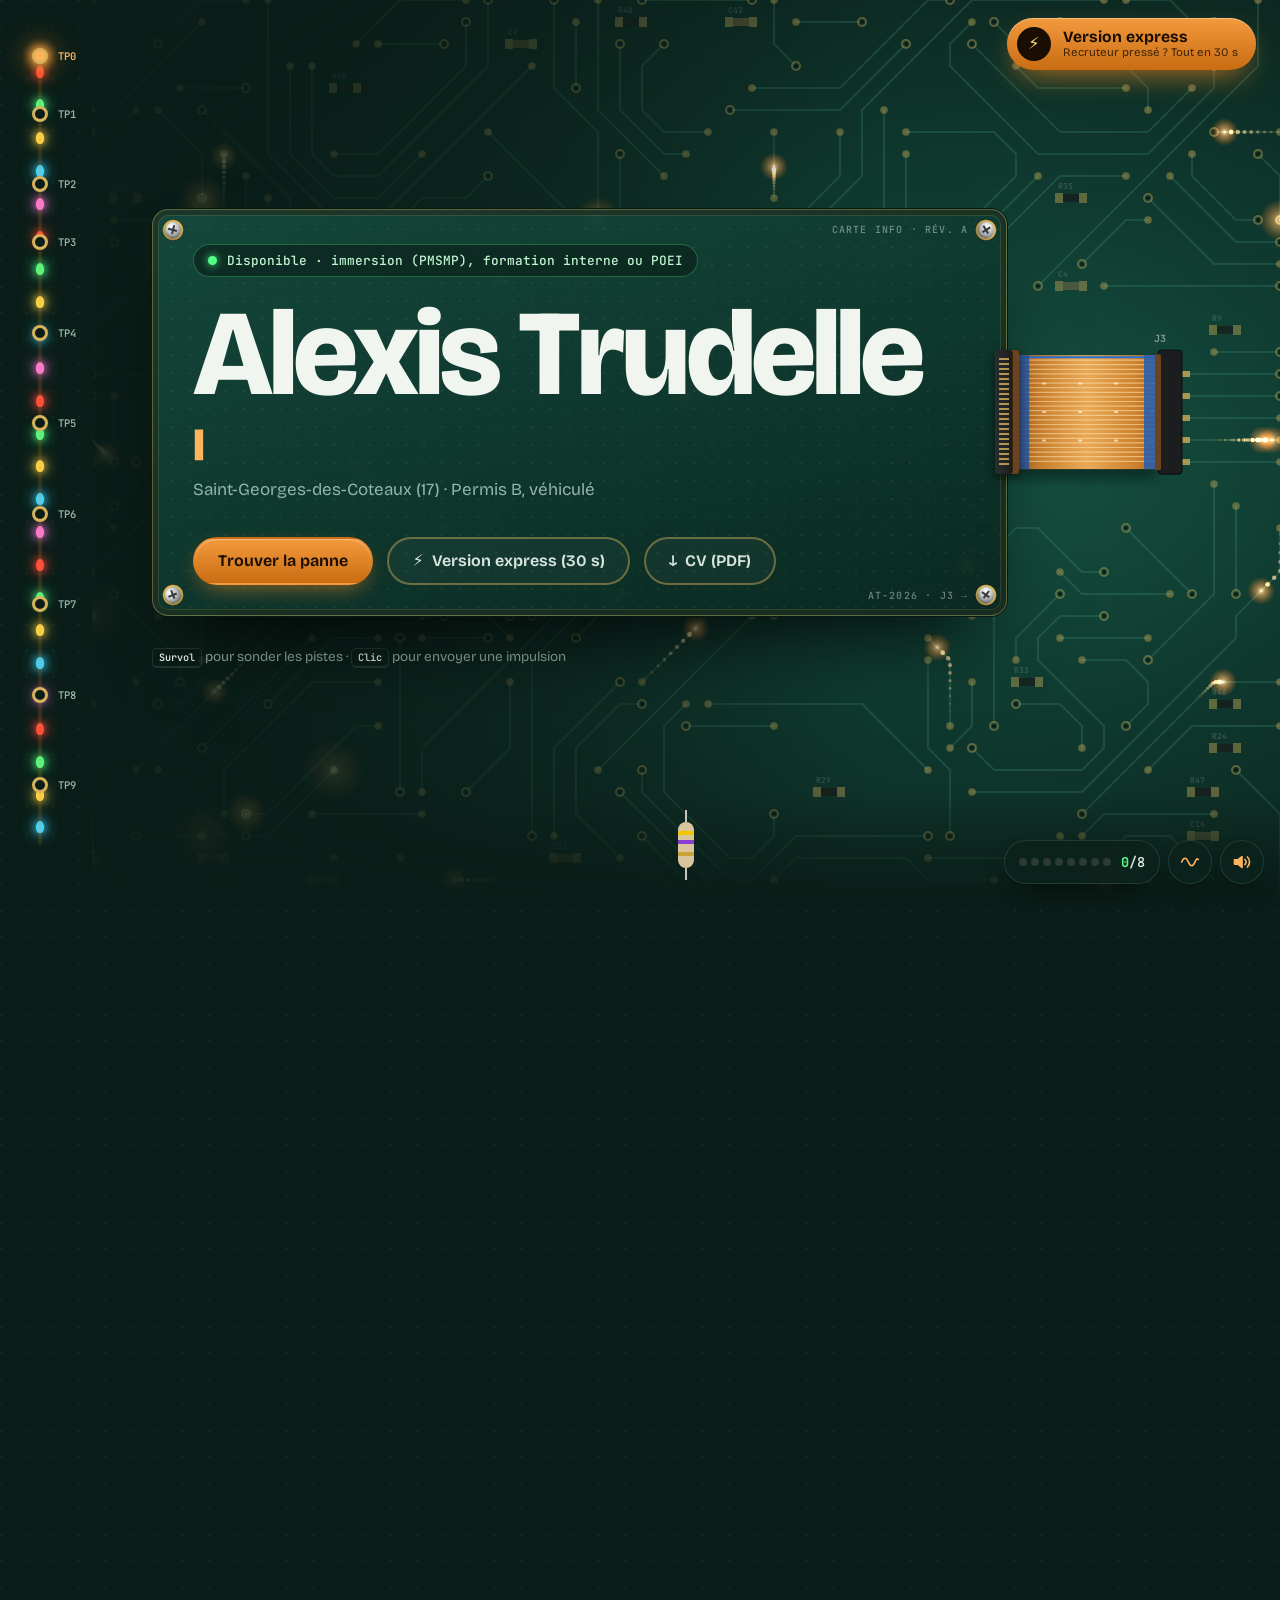
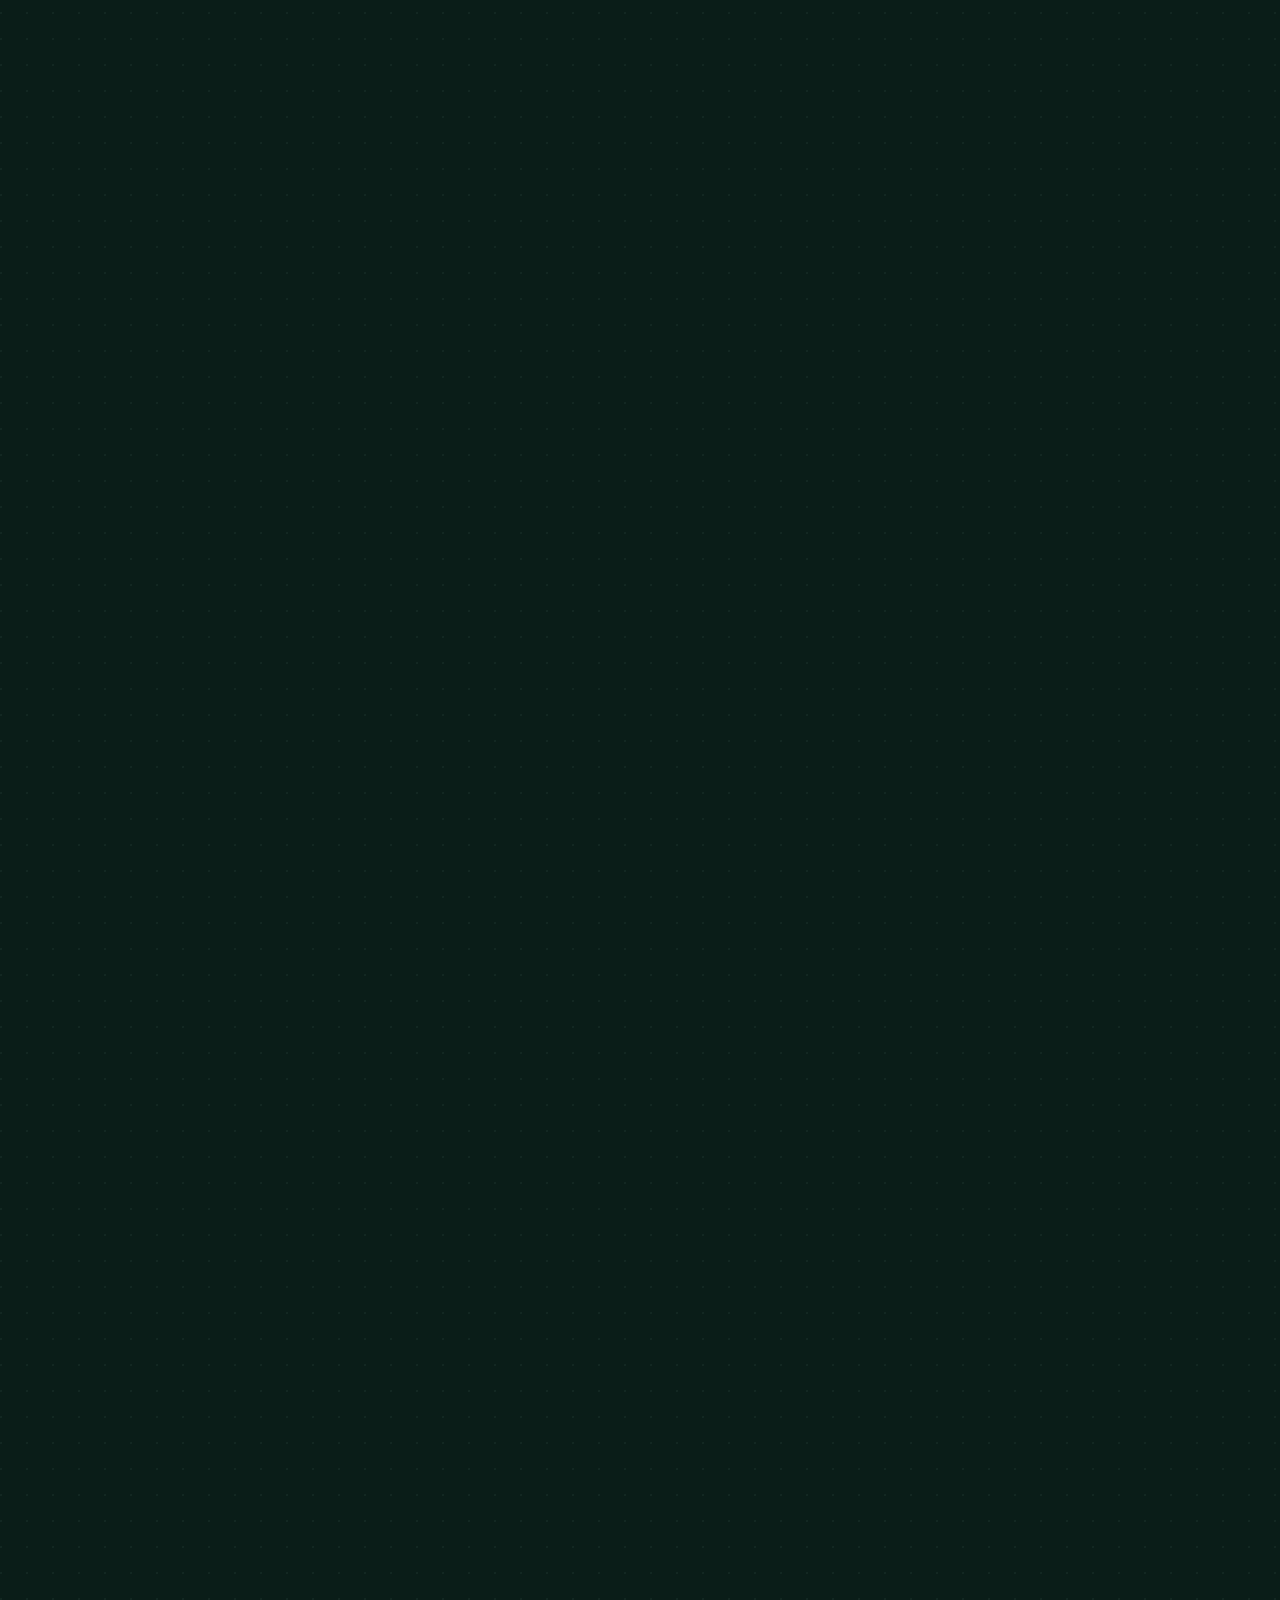
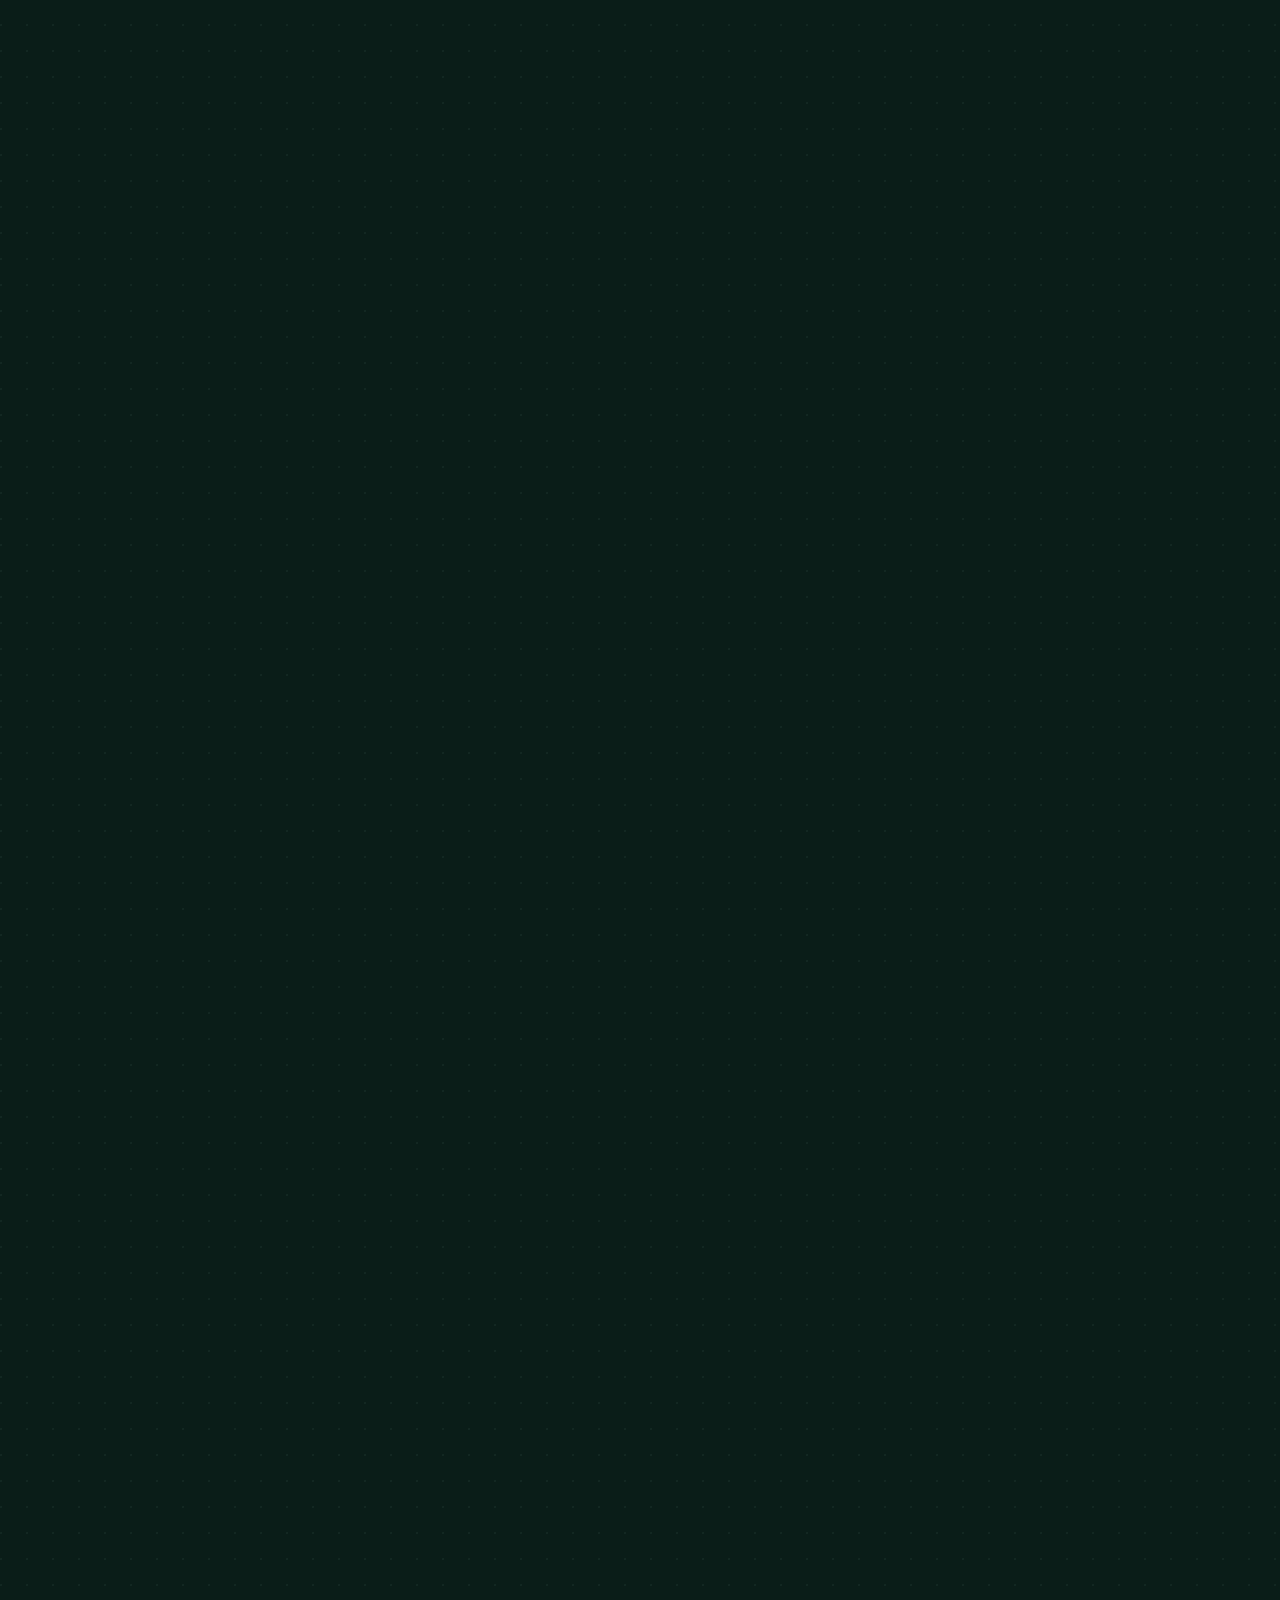
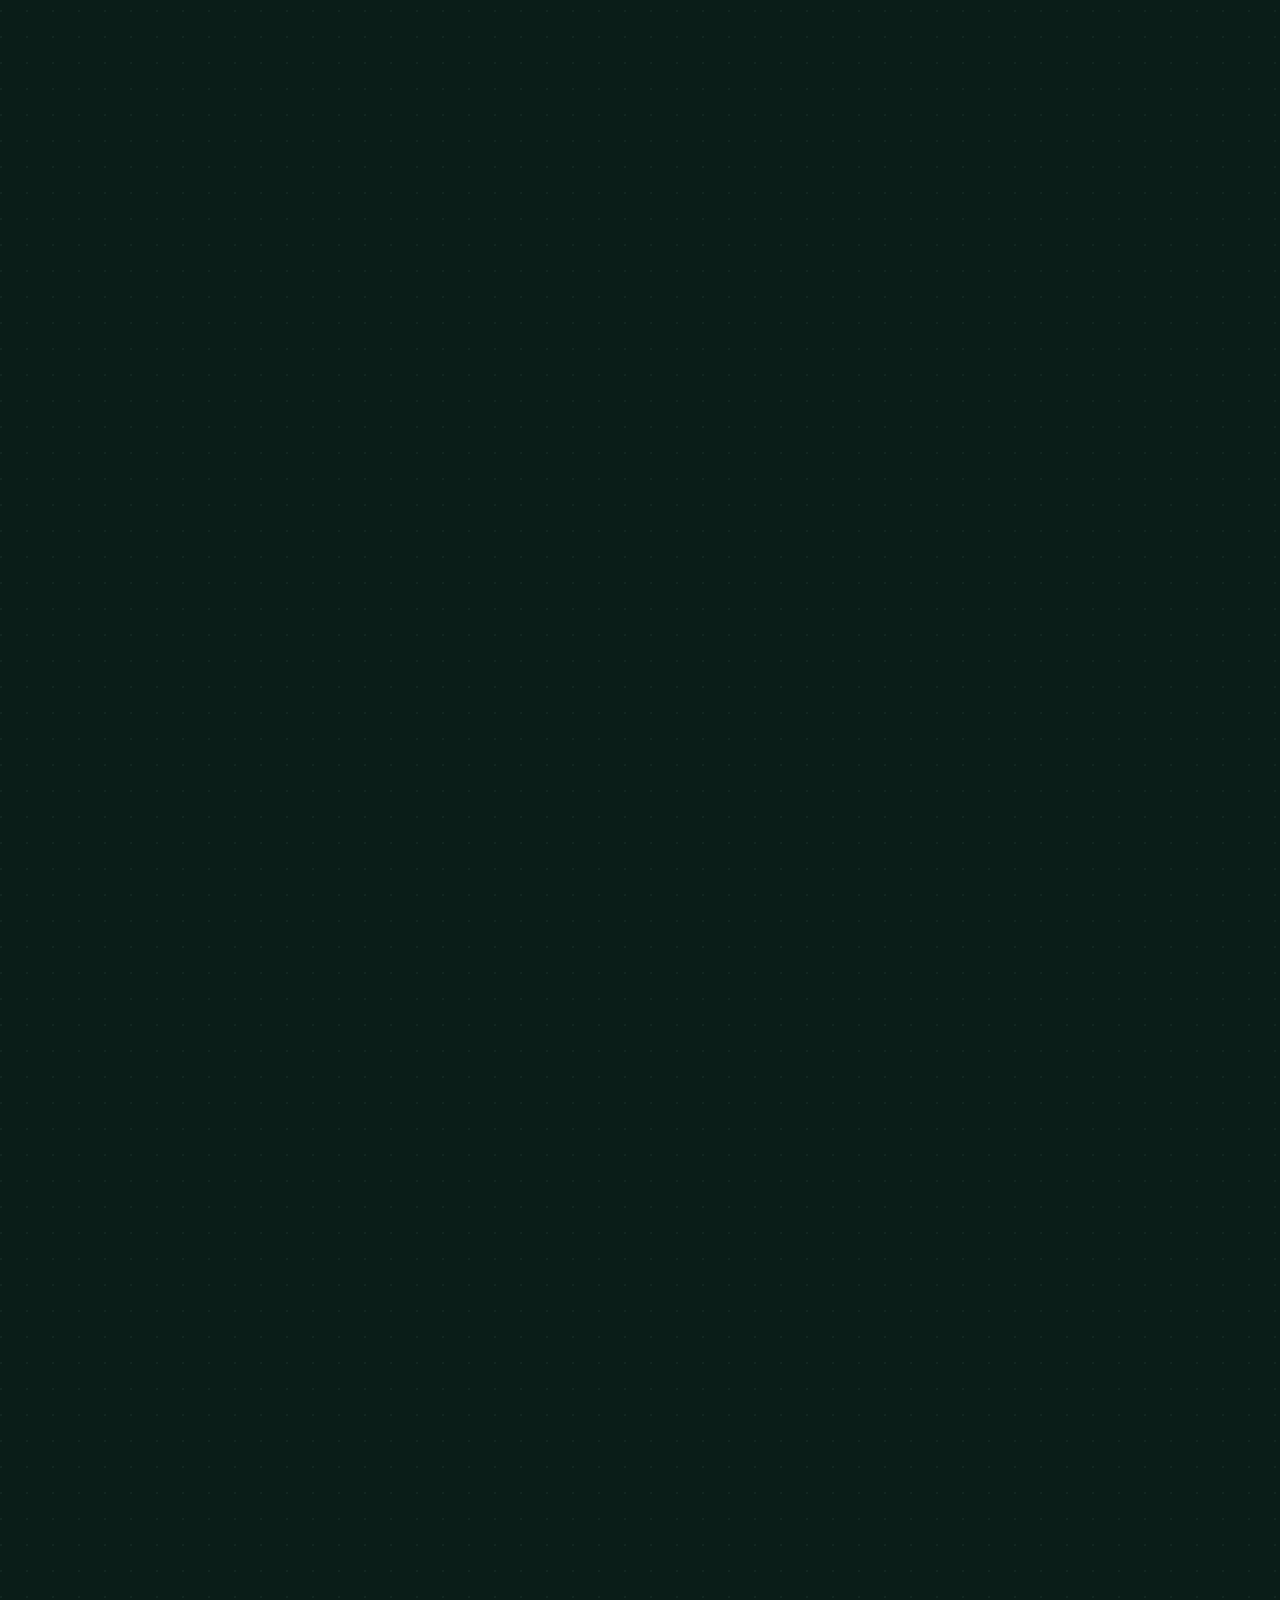
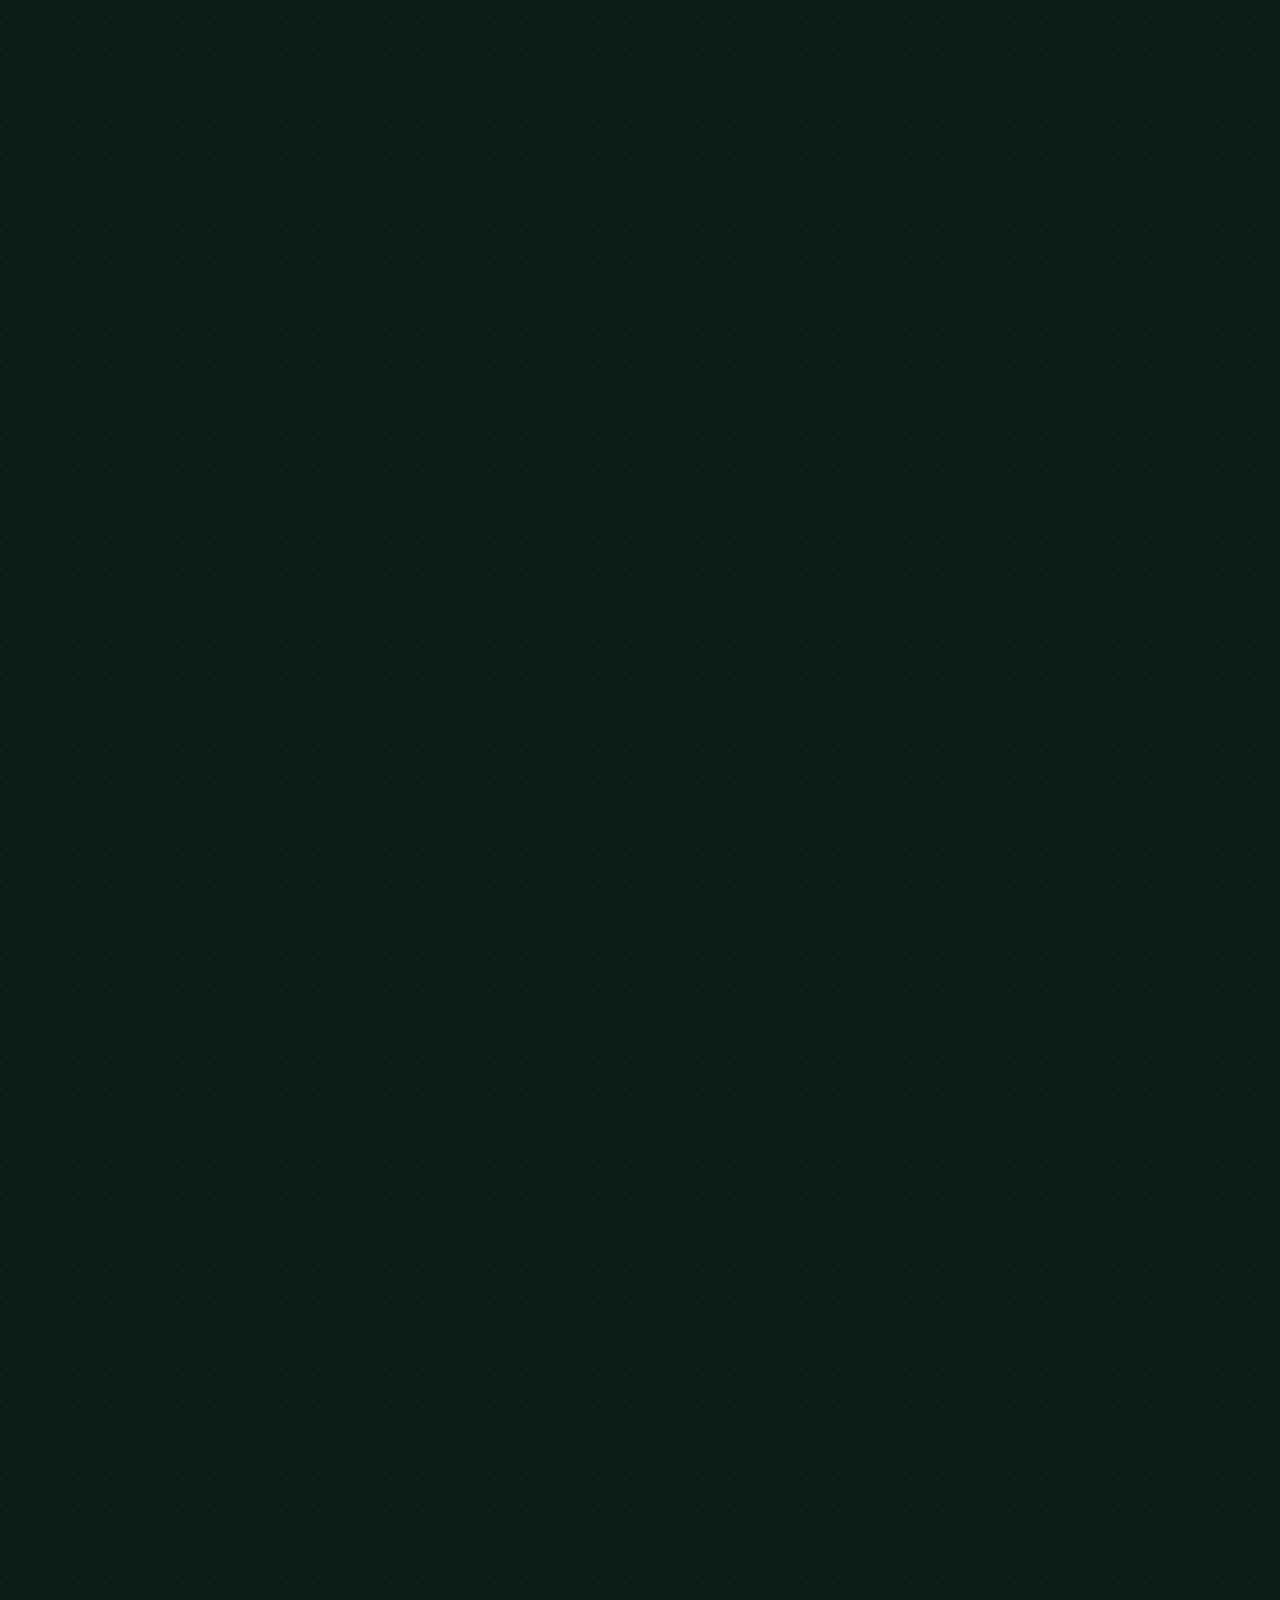
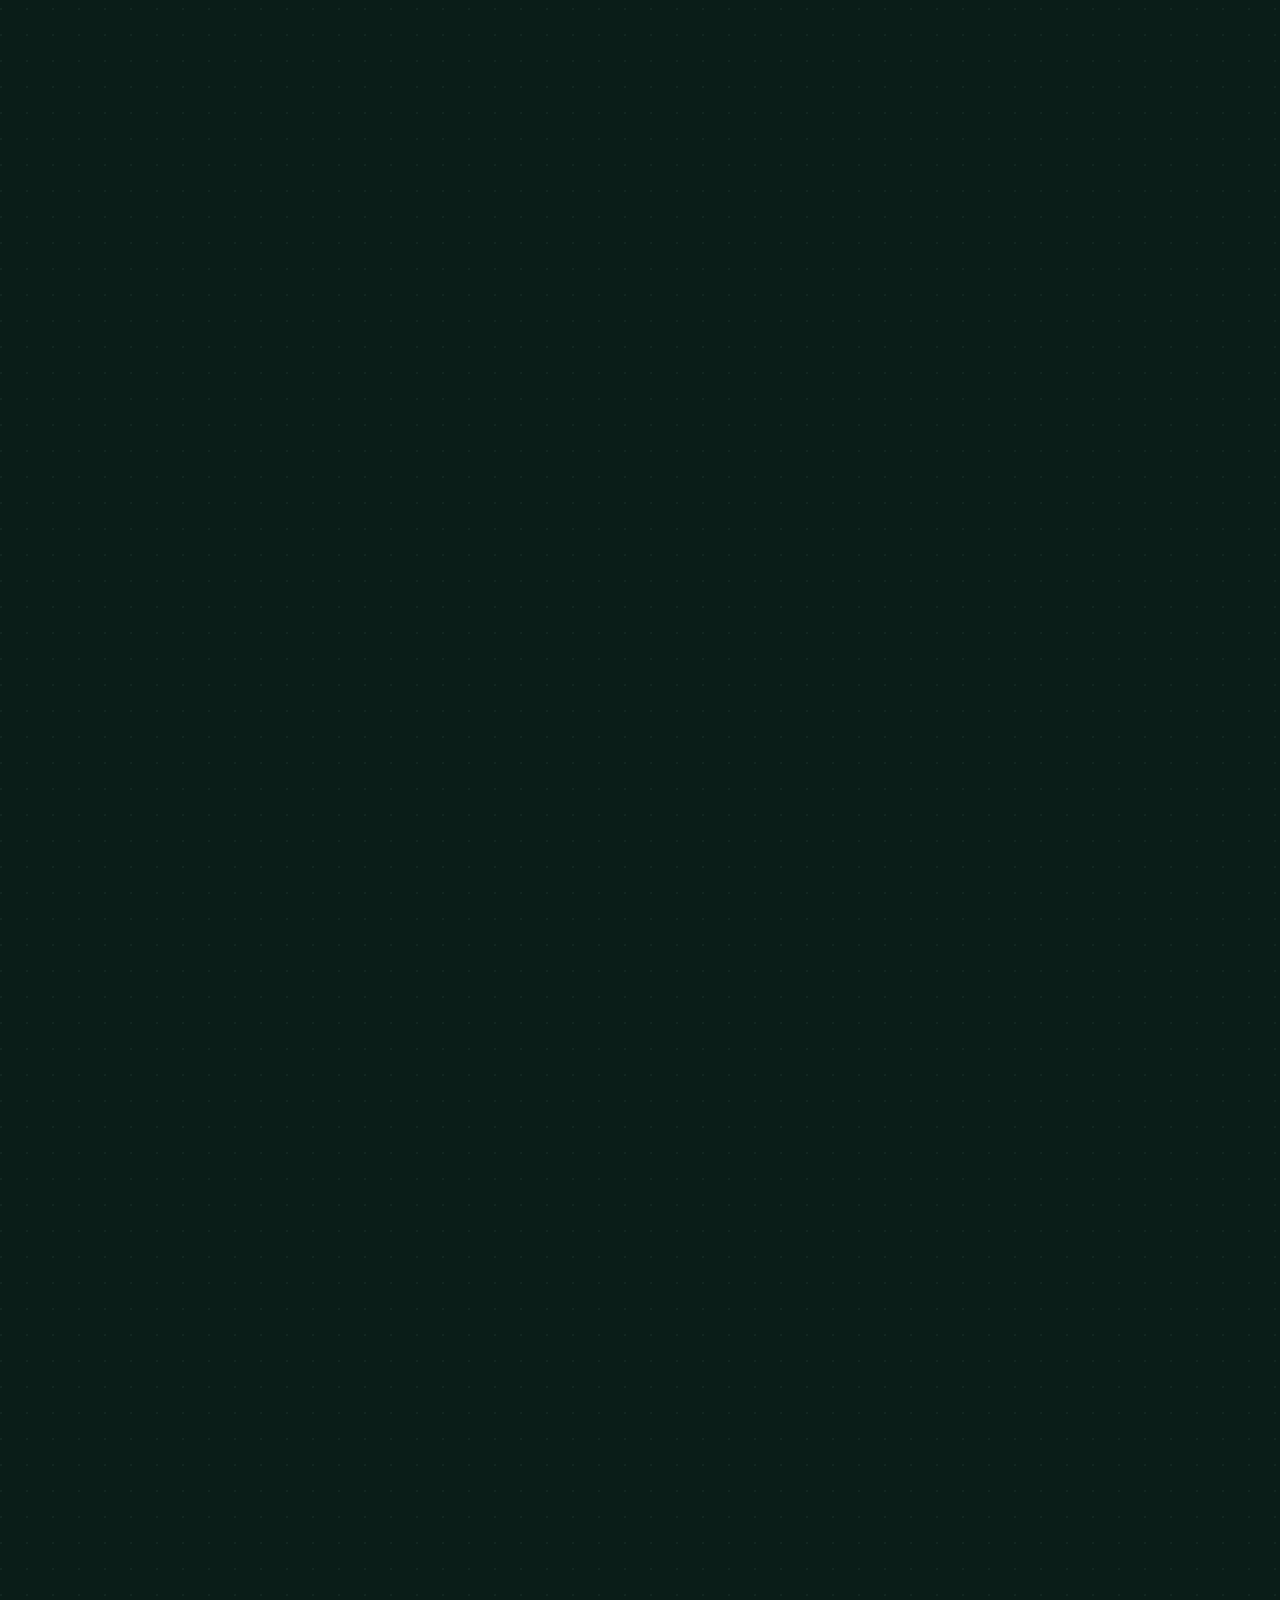
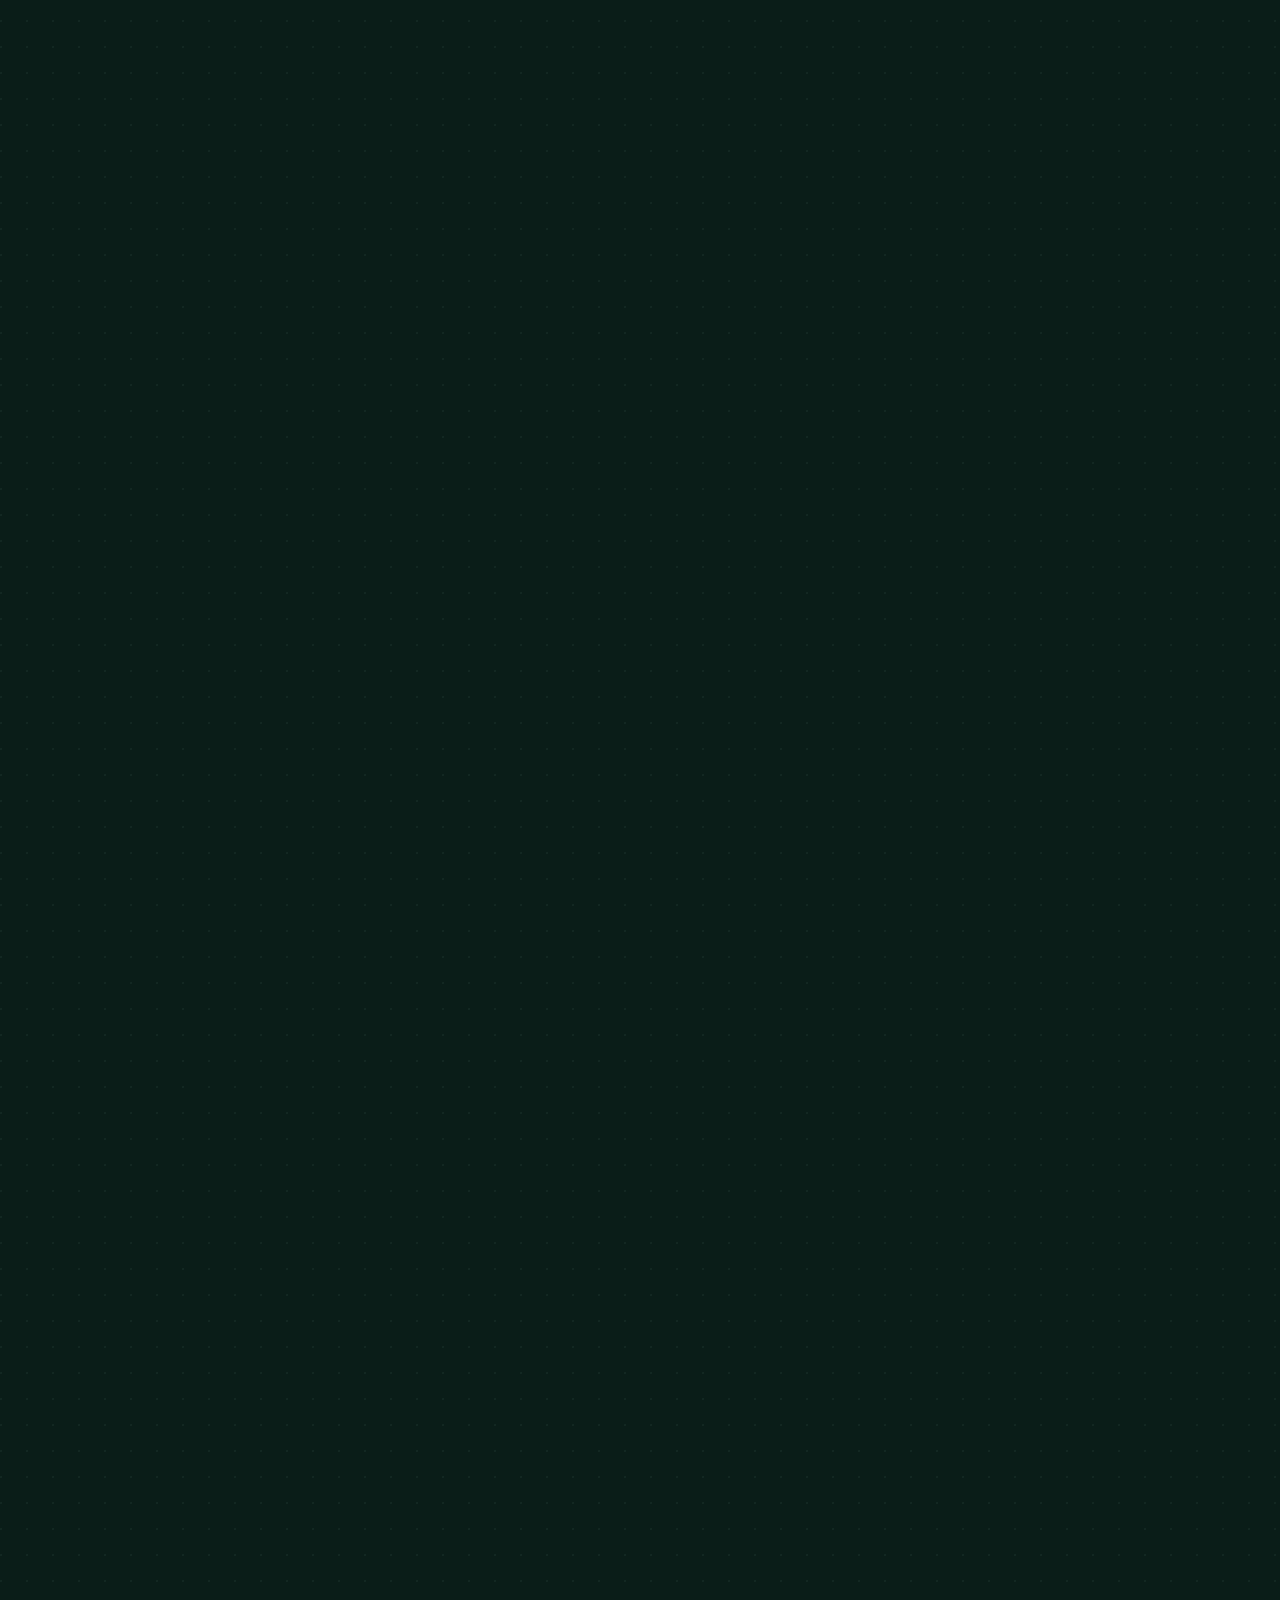
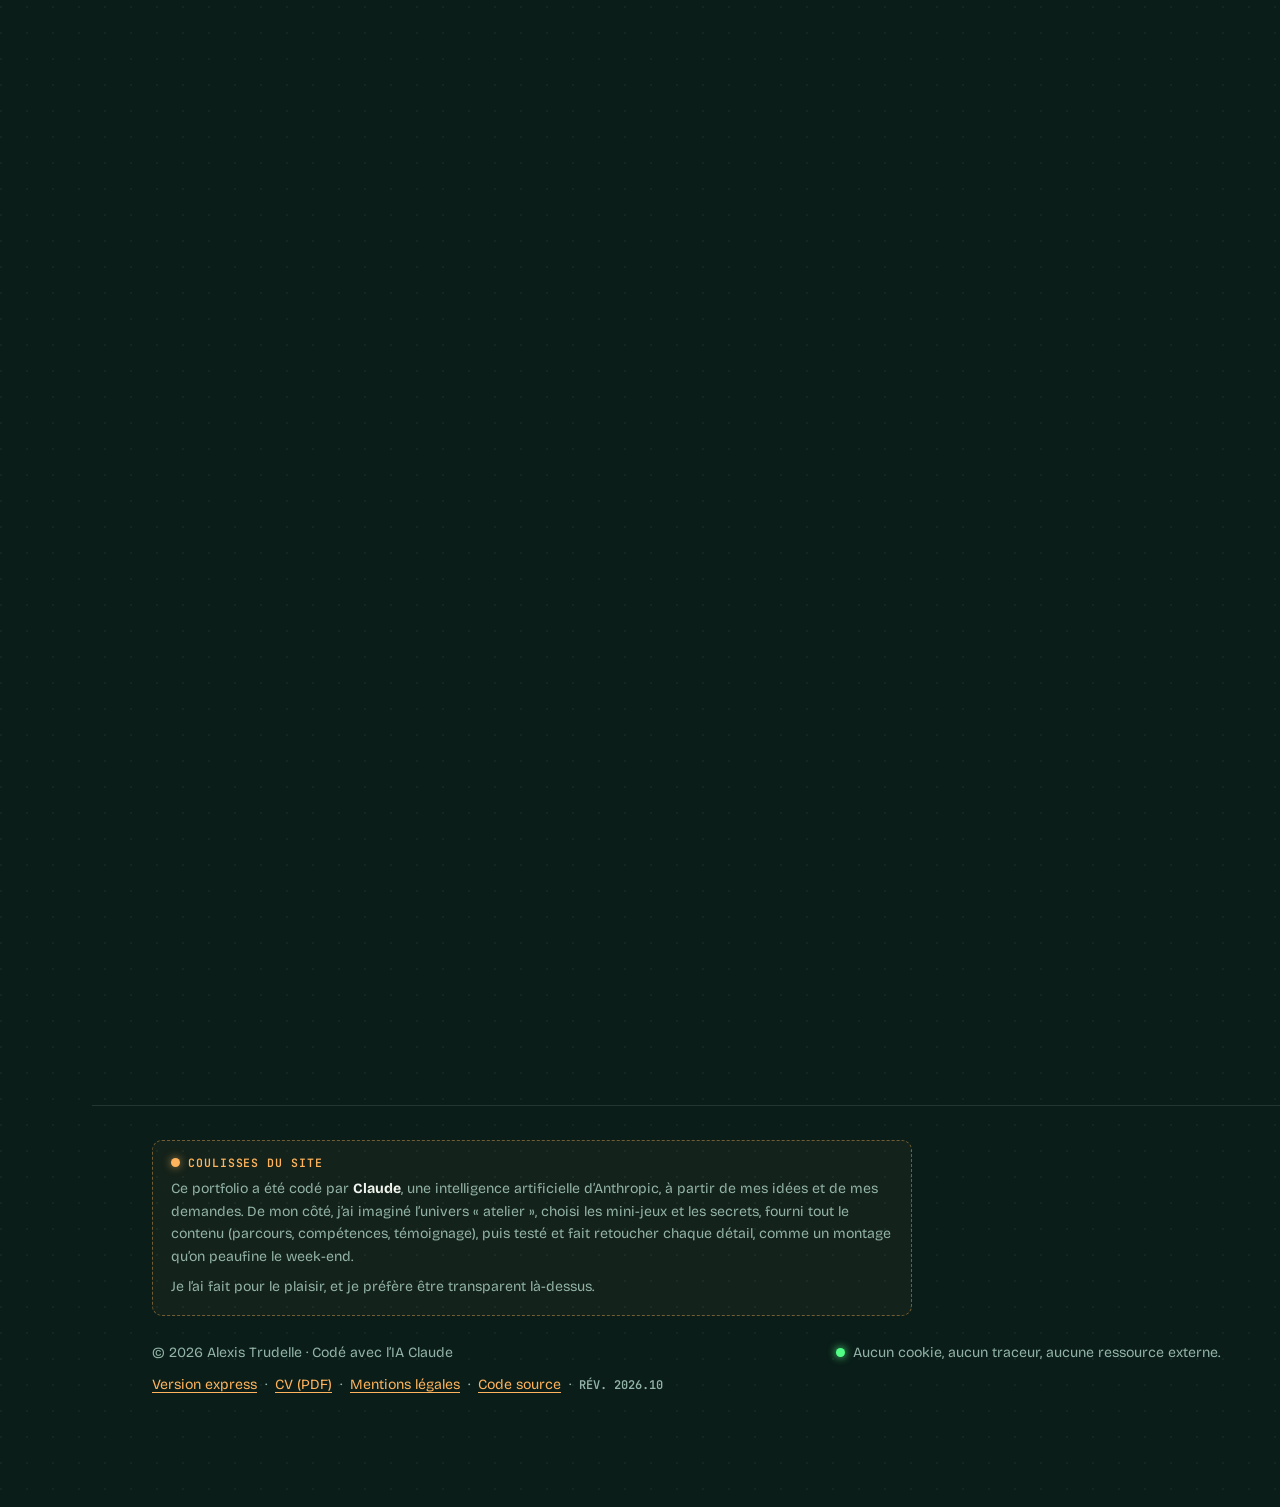
==== commit d1fa47bf: "démontage pc portable" ====
--- a/site/index.html
+++ b/site/index.html
@@ -48,6 +48,7 @@
   <link rel="modulepreload" href="assets/js/defis.js">
   <link rel="modulepreload" href="assets/js/bios.js">
   <link rel="modulepreload" href="assets/js/colors.js">
+  <link rel="modulepreload" href="assets/js/teardown.js">
   <link rel="modulepreload" href="assets/js/veille.js">
   <link rel="modulepreload" href="assets/js/recruit.js">
   <link rel="modulepreload" href="assets/js/contact.js">
@@ -1066,12 +1067,13 @@
           <h2>Défis de l'atelier</h2>
           <span class="sec-trace" aria-hidden="true"></span>
         </header>
-        <p class="sec-intro" data-reveal>Deux défis express&nbsp;: diagnostiquer un PC qui refuse de démarrer, puis lire le code couleur des résistances contre la montre.</p>
+        <p class="sec-intro" data-reveal>Trois défis&nbsp;: diagnostiquer un PC qui refuse de démarrer, lire le code couleur des résistances contre la montre, puis démonter un PC portable en toute sécurité, comme pendant mon immersion en atelier.</p>
 
         <div class="defis" data-reveal>
           <div class="defis-tabs" role="tablist" aria-label="Choisir un défi">
             <button type="button" role="tab" id="tab-bios" aria-controls="panel-bios" aria-selected="true"><span aria-hidden="true">🖥</span> Bips du BIOS</button>
             <button type="button" role="tab" id="tab-colors" aria-controls="panel-colors" aria-selected="false" tabindex="-1"><span aria-hidden="true">🎨</span> Code couleur</button>
+            <button type="button" role="tab" id="tab-laptop" aria-controls="panel-laptop" aria-selected="false" tabindex="-1"><span aria-hidden="true">💻</span> Démontage portable</button>
           </div>
 
           <!-- Défi 1 : PC qui ne démarre pas -->
@@ -1380,6 +1382,43 @@
               <p class="memo-how"><b>Lecture :</b> 1<sup>er</sup> anneau = 1<sup>er</sup> chiffre, 2<sup>e</sup> = 2<sup>e</sup> chiffre, 3<sup>e</sup> = multiplicateur. Le 4<sup>e</sup> anneau, souvent <span class="t-or">or</span> (±5 %) ou <span class="t-argent">argent</span> (±10 %), indique la tolérance et se place à droite.</p>
               <p class="memo-ex"><b>Exemple :</b> jaune · violet · marron · or = 47 × 10 = <b>470 Ω</b> ±5 %</p>
               <p class="learn"><button class="info-btn info-btn-light" type="button" data-info="couleurs"><span aria-hidden="true">ⓘ</span> Pourquoi des couleurs&nbsp;?</button></p>
+            </aside>
+          </div>
+
+          <!-- Défi 3 : démonter un PC portable, comme en atelier de reconditionnement -->
+          <div class="defi defi-laptop" id="panel-laptop" role="tabpanel" aria-labelledby="tab-laptop" hidden>
+            <div class="lt-main">
+              <div class="lt-scene">
+                <div class="lt-flip">
+                  <svg class="lt-face lt-top" viewBox="-80 0 800 420" role="group" aria-label="PC portable fermé, vu de dessus, chargeur branché"></svg>
+                  <svg class="lt-face lt-bottom" viewBox="-80 0 800 420" role="group" aria-label="PC portable retourné, vu de dessous"></svg>
+                </div>
+                <p class="lt-esd-badge" aria-hidden="true">⏚ Bracelet relié à la terre</p>
+                <div class="lt-end" role="status" hidden>
+                  <p class="lt-end-title">PC entièrement démonté&nbsp;!</p>
+                  <p class="lt-end-stats"></p>
+                  <p class="lt-end-tip">Au remontage&nbsp;: ordre inverse, chaque vis à sa place (merci le bac), nappes enfoncées bien droites avant de rabattre les loquets, pâte thermique neuve.</p>
+                  <button class="btn btn-copper btn-sm" type="button" data-lt-reset>Recommencer</button>
+                </div>
+              </div>
+              <p class="lt-msg" aria-live="polite"></p>
+              <div class="lt-bar">
+                <button class="btn btn-copper btn-sm" type="button" data-lt-flip>↻ Retourner le PC</button>
+                <button class="btn btn-ghost btn-sm" type="button" data-lt-hint>Indice</button>
+                <button class="btn btn-ghost btn-sm" type="button" data-lt-reset>Recommencer</button>
+                <p class="lt-stats"><span aria-hidden="true">⏱</span> <b data-lt="time">0:00</b> · Erreurs <b data-lt="errors">0</b> · Vis <b data-lt="screws">0</b></p>
+              </div>
+            </div>
+
+            <aside class="lt-side" aria-label="Établi">
+              <p class="lt-side-title">Établi</p>
+              <button class="lt-wrist" type="button" data-lt-wrist aria-pressed="false">Bracelet antistatique</button>
+              <div class="lt-tools" role="group" aria-label="Outils"></div>
+              <p class="lt-side-title">Bac magnétique <small>(rangement automatique)</small></p>
+              <ul class="lt-tray"></ul>
+              <p class="lt-side-title">Pièces déposées <b data-lt="parts">0</b>/<span data-lt="total">14</span></p>
+              <ol class="lt-parts"></ol>
+              <p class="learn"><button class="info-btn" type="button" data-info="teardown"><span aria-hidden="true">ⓘ</span> Démonter un portable en sécurité</button></p>
             </aside>
           </div>
         </div>
@@ -1741,6 +1780,7 @@
         <li data-ach="scope"><span class="led"></span><a href="#parcours">Mesurer 3 impulsions</a></li>
         <li data-ach="bios"><span class="led"></span><a href="#defis">Faire redémarrer le PC</a></li>
         <li data-ach="colors"><span class="led"></span><a href="#defis">7/10 au code couleur</a></li>
+        <li data-ach="teardown"><span class="led"></span><a href="#defis">Démonter le PC portable</a></li>
         <li data-ach="dip"><span class="led"></span><a href="#veille">Basculer un interrupteur DIP</a></li>
         <li data-ach="solder"><span class="led"></span><a href="#contact">Réussir les 3 soudures</a></li>
       </ol>
@@ -1757,8 +1797,8 @@
     </div>
     <div class="hud-row">
       <button class="hud-toggle" type="button" aria-expanded="false" aria-controls="hud-panel">
-        <span class="hud-leds" aria-hidden="true"><i></i><i></i><i></i><i></i><i></i><i></i><i></i></span>
-        <span class="hud-count"><b>0</b>/7<span class="sr-only"> tests réussis, afficher la liste</span></span>
+        <span class="hud-leds" aria-hidden="true"><i></i><i></i><i></i><i></i><i></i><i></i><i></i><i></i></span>
+        <span class="hud-count"><b>0</b>/8<span class="sr-only"> tests réussis, afficher la liste</span></span>
       </button>
       <button class="motion-toggle" type="button" aria-pressed="true"><span class="sr-only">Animations complètes</span><span class="snd-icon" aria-hidden="true"><svg viewBox="0 0 24 24"><path d="M2 12c2.5-6 5.5-6 8 0s5.5 6 8 0 3-3 4-3"/><path class="snd-off" d="M4 4l16 16"/></svg></span></button>
       <button class="sound-toggle" type="button" aria-pressed="true"><span class="sr-only">Son</span><span class="snd-icon" aria-hidden="true"><svg viewBox="0 0 24 24"><path class="snd-body" d="M3 9.5h4l5-4v13l-5-4H3z"/><path class="snd-on" d="M15.5 9a4 4 0 0 1 0 6M18.5 6a8.5 8.5 0 0 1 0 12"/><path class="snd-off" d="M16 9.5l5 5M21 9.5l-5 5"/></svg></span></button>
@@ -1957,6 +1997,9 @@
     <linearGradient id="hd-orange" x1="0" y1="0" x2="1" y2="0"><stop offset="0" stop-color="#8a470b"/><stop offset=".3" stop-color="#f6a447"/><stop offset=".62" stop-color="#e0821f"/><stop offset="1" stop-color="#7c3f09"/></linearGradient>
     <filter id="hd-shadow" x="-25%" y="-25%" width="150%" height="170%"><feDropShadow dx="0" dy="2" stdDeviation="1.6" flood-color="#000000" flood-opacity=".55"/></filter>
     <filter id="hd-shadow-lg" x="-20%" y="-20%" width="140%" height="160%"><feDropShadow dx="1" dy="5" stdDeviation="4" flood-color="#000000" flood-opacity=".5"/></filter>
+    <!-- Contour vert / rouge qui épouse la silhouette (démontage du portable) -->
+    <filter id="hd-glow-ok" x="-50%" y="-50%" width="200%" height="200%"><feMorphology in="SourceAlpha" operator="dilate" radius="2.2" result="d"/><feFlood flood-color="#52ff86"/><feComposite in2="d" operator="in" result="o"/><feGaussianBlur in="o" stdDeviation="2.4" result="g"/><feMerge><feMergeNode in="g"/><feMergeNode in="o"/><feMergeNode in="SourceGraphic"/></feMerge></filter>
+    <filter id="hd-glow-no" x="-50%" y="-50%" width="200%" height="200%"><feMorphology in="SourceAlpha" operator="dilate" radius="2.2" result="d"/><feFlood flood-color="#ff4b3e"/><feComposite in2="d" operator="in" result="o"/><feGaussianBlur in="o" stdDeviation="2.4" result="g"/><feMerge><feMergeNode in="g"/><feMergeNode in="o"/><feMergeNode in="SourceGraphic"/></feMerge></filter>
     <filter id="f-thermal" color-interpolation-filters="sRGB">
       <feColorMatrix type="matrix" values="0.30 0.55 0.15 0 0  0.30 0.55 0.15 0 0  0.30 0.55 0.15 0 0  0 0 0 1 0"/>
       <feComponentTransfer>
--- a/site/assets/css/style.css
+++ b/site/assets/css/style.css
@@ -50,6 +50,9 @@
   --nav-w: 0px;
   --cur-arrow: auto;
   --cur-hand: pointer;
+  --cur-driver: crosshair;
+  --cur-spudger: crosshair;
+  --cur-grab: pointer;
   color-scheme: dark;
 }
 
@@ -59,6 +62,9 @@
   :root {
     --cur-arrow: url("data:image/svg+xml,%3Csvg xmlns='http://www.w3.org/2000/svg' width='26' height='26' viewBox='0 0 26 26'%3E%3Cpath d='M3 2 L3 19.5 L7.6 15.2 L10.8 22 L14 20.5 L10.9 13.9 L17.2 13.7 Z' fill='%23ffb35c' stroke='%230a1d18' stroke-width='1.6' stroke-linejoin='round'/%3E%3C/svg%3E") 3 2, auto;
     --cur-hand: url("data:image/svg+xml,%3Csvg xmlns='http://www.w3.org/2000/svg' width='26' height='26' viewBox='0 0 26 26'%3E%3Cpath d='M3 2 L3 19.5 L7.6 15.2 L10.8 22 L14 20.5 L10.9 13.9 L17.2 13.7 Z' fill='%23ffb35c' stroke='%230a1d18' stroke-width='1.6' stroke-linejoin='round'/%3E%3Ccircle cx='20' cy='6' r='4.6' fill='%2352ff86' stroke='%230a1d18' stroke-width='1.5'/%3E%3Ccircle cx='18.8' cy='4.8' r='1.3' fill='%23eaffef'/%3E%3C/svg%3E") 3 2, pointer;
+    --cur-driver: url("data:image/svg+xml,%3Csvg xmlns='http://www.w3.org/2000/svg' width='32' height='32' viewBox='0 0 32 32'%3E%3Cg stroke-linecap='round'%3E %3Cpath d='M3 3 L15 15' stroke='%230a1d18' stroke-width='4.2'/%3E %3Cpath d='M3 3 L15 15' stroke='%23e6eaeb' stroke-width='2'/%3E %3Cpath d='M15 15 L27 27' stroke='%230a1d18' stroke-width='10'/%3E %3Cpath d='M15 15 L19.5 19.5' stroke='%23e0821f' stroke-width='7.6'/%3E %3Cpath d='M20 20 L27 27' stroke='%231b1e20' stroke-width='7.6'/%3E %3Cpath d='M21 19 L25.5 23.5' stroke='%235c6468' stroke-width='1'/%3E %3C/g%3E%3C/svg%3E") 3 3, crosshair;
+    --cur-spudger: url("data:image/svg+xml,%3Csvg xmlns='http://www.w3.org/2000/svg' width='32' height='32' viewBox='0 0 32 32'%3E%3Cpath d='M2 2 L9.5 5 L28 23.5 L23.5 28 L5 9.5 Z' fill='%231b1e20' stroke='%23e9ecec' stroke-width='1.3' stroke-linejoin='round'/%3E %3Cpath d='M8 7 L25.5 24.5' stroke='%235c6468' stroke-width='1'/%3E%3C/svg%3E") 2 2, crosshair;
+    --cur-grab: url("data:image/svg+xml,%3Csvg xmlns='http://www.w3.org/2000/svg' width='32' height='32' viewBox='0 0 32 32'%3E%3Cg fill='%23f2c3a0' stroke='%230a1d18' stroke-width='2.2'%3E%3Crect x='9.5' y='1.5' width='5.4' height='15' rx='2.7'/%3E%3Crect x='14.6' y='8.6' width='5' height='10' rx='2.5'/%3E%3Crect x='19.3' y='9.8' width='4.8' height='9.5' rx='2.4'/%3E%3Crect x='23.8' y='11.6' width='4.2' height='8.5' rx='2.1'/%3E%3Crect x='9.5' y='13' width='18.5' height='15' rx='5'/%3E%3Crect x='3' y='13.5' width='10' height='5.2' rx='2.6' transform='rotate(38 8 16)'/%3E%3C/g%3E%3Cg fill='%23f2c3a0'%3E%3Crect x='9.5' y='1.5' width='5.4' height='15' rx='2.7'/%3E%3Crect x='14.6' y='8.6' width='5' height='10' rx='2.5'/%3E%3Crect x='19.3' y='9.8' width='4.8' height='9.5' rx='2.4'/%3E%3Crect x='23.8' y='11.6' width='4.2' height='8.5' rx='2.1'/%3E%3Crect x='9.5' y='13' width='18.5' height='15' rx='5'/%3E%3Crect x='3' y='13.5' width='10' height='5.2' rx='2.6' transform='rotate(38 8 16)'/%3E%3C/g%3E %3Cpath d='M14.6 14.5 V17.5 M19.3 15.5 V18 M23.8 16.6 V18.6' stroke='%23a0674a' stroke-width='.9' stroke-linecap='round'/%3E%3C/svg%3E") 12 2, pointer;
   }
 }
 html { cursor: var(--cur-arrow); }
@@ -2772,6 +2778,121 @@
 }
 .defis-tabs [aria-selected="true"] { background: var(--copper); color: #1a0d02; }
 
+/* Démontage d'un PC portable */
+.defi-laptop { display: grid; grid-template-columns: minmax(0, 1.5fr) minmax(250px, 0.7fr); gap: 22px; align-items: start; }
+.lt-scene { position: relative; perspective: 1700px; }
+.lt-flip { position: relative; aspect-ratio: 800 / 420; transform-style: preserve-3d; transition: transform 0.9s var(--out); }
+.lt-flip.is-flipped { transform: rotateY(180deg); }
+.reduce-motion .lt-flip { transition: none; }
+.lt-face { position: absolute; inset: 0; display: block; width: 100%; height: 100%; backface-visibility: hidden; -webkit-backface-visibility: hidden; user-select: none; -webkit-user-select: none; }
+.lt-bottom { transform: rotateY(180deg); }
+.lt-esd-badge { position: absolute; top: 10px; left: 10px; z-index: 2; margin: 0; padding: 4px 10px; border-radius: 999px; background: rgba(0, 0, 0, 0.6); font: 600 0.74rem var(--mono); color: var(--led-green); opacity: 0; transition: opacity 0.3s; pointer-events: none; }
+.defi-laptop.has-esd .lt-esd-badge { opacity: 1; }
+.lt-end { position: absolute; inset: 12% 14%; z-index: 3; display: grid; place-content: center; gap: 8px; padding: 20px; border: 1px solid var(--line); border-radius: 18px; background: rgba(8, 20, 16, 0.94); text-align: center; box-shadow: 0 30px 60px -20px rgba(0, 0, 0, 0.9); }
+.lt-end[hidden] { display: none; }
+.lt-end-title { margin: 0; font: 800 1.4rem var(--font); color: var(--led-green); }
+.lt-end-stats { margin: 0; font: 600 0.9rem var(--mono); color: var(--silk); }
+.lt-end-tip { margin: 0 0 6px; font-size: 0.86rem; color: var(--muted); }
+.lt-end .btn { justify-self: center; }
+.lt-msg { min-height: 3.2em; margin: 12px 0 10px; font-size: 0.94rem; }
+.lt-msg[data-kind="good"] { color: var(--led-green); }
+.lt-msg[data-kind="bad"] { color: #ffb19f; }
+.lt-bar { display: flex; flex-wrap: wrap; gap: 8px 10px; align-items: center; }
+.lt-stats { margin: 0 0 0 auto; font: 500 0.78rem var(--mono); color: var(--muted); }
+.lt-stats b { color: var(--silk); }
+.lt-side { display: grid; gap: 10px; padding: 16px; border: 1px solid var(--line); border-radius: var(--radius); background: var(--bg-2); }
+.lt-side-title { margin: 6px 0 0; font: 600 0.72rem var(--mono); letter-spacing: 0.08em; text-transform: uppercase; color: var(--copper-hi); }
+.lt-side-title small { text-transform: none; letter-spacing: 0; color: var(--muted); }
+.lt-side-title b { color: var(--silk); }
+.lt-tools { display: grid; gap: 6px; }
+.lt-wrist,
+.lt-tool { display: flex; align-items: center; gap: 10px; width: 100%; padding: 9px 12px; border: 1px solid var(--line); border-radius: 12px; background: rgba(255, 255, 255, 0.03); color: var(--text); font: 600 0.88rem var(--font); text-align: left; cursor: var(--cur-hand); transition: border-color 0.15s, background 0.15s; }
+.lt-wrist:hover,
+.lt-tool:hover { border-color: var(--gold); }
+.lt-tool[aria-pressed="true"] { border-color: var(--copper); background: rgba(224, 130, 31, 0.16); color: var(--silk); box-shadow: 0 0 0 2px rgba(224, 130, 31, 0.25); }
+.lt-wrist[aria-pressed="true"] { border-color: var(--led-green); background: rgba(82, 255, 134, 0.1); color: var(--led-green); }
+.lt-tool-art { flex: none; display: block; width: 96px; height: auto; aspect-ratio: 100 / 32; overflow: visible; filter: drop-shadow(0 2px 2px rgba(0, 0, 0, 0.55)); transition: transform 0.2s var(--out); }
+.lt-tool[aria-pressed="true"] .lt-tool-art { transform: translateY(-1px) rotate(-3deg); }
+.lt-tool-name { display: grid; gap: 1px; min-width: 0; }
+.lt-tool-name b { font-weight: 650; }
+.lt-tool-name small { font: 500 0.72rem var(--font); color: var(--muted); }
+.lt-art-esd { display: none; }
+.defi-laptop.has-esd .lt-art-esd { display: inline; }
+.lt-tray { display: grid; grid-template-columns: repeat(3, minmax(0, 1fr)); gap: 5px; margin: 0; padding: 6px; border-radius: 10px; background: #0d1012; list-style: none; }
+.lt-tray li { display: grid; gap: 1px; padding: 5px 6px; border: 1px solid #262c30; border-radius: 6px; font-size: 0.7rem; line-height: 1.2; color: var(--muted); }
+.lt-tray li small { font: 600 0.66rem var(--mono); color: #8f9a96; }
+.lt-tray li b { font: 700 0.86rem var(--mono); color: #5d6864; }
+.lt-tray li.has { border-color: rgba(216, 178, 90, 0.5); }
+.lt-tray li.has b { color: var(--gold); }
+.lt-parts { display: grid; gap: 3px; margin: 0; padding-left: 20px; font-size: 0.84rem; color: var(--muted); }
+.lt-parts .is-done { color: var(--led-green); }
+.lt-parts .is-done::after { content: " ✔"; }
+.lt-side .learn { margin: 4px 0 0; }
+/* SVG du portable */
+.lt-hit { fill: transparent; stroke: transparent; stroke-width: 2.5; cursor: var(--cur-hand); outline: none; }
+.lt-hit:focus-visible { stroke: var(--gold); stroke-dasharray: 5 4; }
+.lt-face .is-ok { filter: url(#hd-glow-ok); }
+.lt-face .is-no { filter: url(#hd-glow-no); }
+.lt-face[data-tool="hand"], .lt-face[data-tool="hand"] .lt-hit { cursor: var(--cur-grab); }
+.lt-face[data-tool="driver"], .lt-face[data-tool="driver"] .lt-hit { cursor: var(--cur-driver); }
+.lt-face[data-tool="spudger"], .lt-face[data-tool="spudger"] .lt-hit { cursor: var(--cur-spudger); }
+.lt-hit.is-hint,
+.lt-wrist.is-hint,
+[data-lt-flip].is-hint { animation: lt-hint 0.85s ease-in-out 3; }
+@keyframes lt-hint { 50% { stroke: var(--copper-hi); fill: rgba(255, 179, 92, 0.22); box-shadow: 0 0 0 4px rgba(255, 179, 92, 0.45); } }
+.lt-logo { fill: #9aa1a5; font: 800 26px var(--font); letter-spacing: 0.06em; }
+.lt-led { fill: #2a2f33; }
+.lt-led.is-on { fill: #ff9a2e; filter: drop-shadow(0 0 4px #ff9a2e); }
+.lt-cable { fill: none; stroke: #141618; stroke-width: 6; stroke-linecap: round; }
+.lt-charger { transition: transform 0.5s var(--out), opacity 0.5s; }
+.lt-charger-l.is-out { transform: translateX(-46px); opacity: 0; }
+.lt-charger-r.is-out { transform: translateX(46px); opacity: 0; }
+.lt-charger.is-out .lt-hit { display: none; }
+.lt-silk { fill: rgba(241, 245, 239, 0.75); font: 700 8px var(--mono); }
+.lt-label { fill: #3a3e3c; font: 600 7px var(--mono); }
+.lt-bat-txt { fill: #1c1f21; font: 800 13px var(--mono); }
+.lt-num { fill: #ffd27a; font: 800 9px var(--mono); pointer-events: none; }
+.lt-size { fill: rgba(241, 245, 239, 0.8); font: 700 6.5px var(--mono); pointer-events: none; }
+.lt-wire-pair { fill: none; stroke: #1a1c1d; stroke-width: 2.6; stroke-linecap: round; }
+.lt-tape { fill: rgba(240, 190, 60, 0.35); stroke: rgba(255, 215, 120, 0.65); pointer-events: none; }
+.lt-tape.is-off { display: none; }
+.lt-latch { fill: #3b2b1d; transition: fill 0.2s; }
+.lt-zif.is-open .lt-latch { fill: #c9a36a; }
+.lt-item.is-out .lt-hit,
+.lt-screw.is-out .lt-screw-head { display: none; }
+.lt-screw-head { transform-box: fill-box; transform-origin: center; }
+.lt-cscrew.is-loose .lt-screw-head { filter: brightness(1.25) drop-shadow(0 2px 1px rgba(0, 0, 0, 0.7)); }
+.lt-foot { fill: #121416; stroke: #000000; stroke-width: 1; transform-box: fill-box; transition: transform 0.5s var(--out), opacity 0.5s; }
+.lt-foot.is-peeled { transform: translate(-60px, -10px) rotate(-6deg); opacity: 0.55; }
+.lt-clip { display: none; }
+.lt-cover.is-ready .lt-clip { display: inline; }
+.lt-clip-mark { fill: none; stroke: var(--copper-hi); stroke-width: 3.5; stroke-linecap: round; stroke-linejoin: round; animation: glow-pulse 1.4s ease-in-out infinite; }
+.lt-clip.is-done .lt-clip-mark { stroke: var(--led-green); animation: none; }
+.lt-clip.is-done .lt-hit { display: none; }
+.lt-ram-mod { transform-box: fill-box; transform-origin: center bottom; transition: transform 0.35s var(--out), filter 0.35s; }
+.lt-ram.is-step-1 .lt-ram-mod { transform: scaleY(0.8); filter: brightness(1.15); }
+.lt-ram-clip { transform-box: fill-box; transition: transform 0.25s var(--out); }
+.lt-ram.is-step-1 .lt-ram-clip { transform: translateX(-3px); }
+.lt-ram.is-step-1 .lt-ram-clip-r { transform: translateX(3px); }
+.lt-ssd-plate { transition: transform 0.4s var(--out), opacity 0.4s; }
+.lt-ssd.is-step-1 .lt-ssd-plate { transform: translate(30px, -10px); opacity: 0; pointer-events: none; }
+.lt-ssd.is-step-1 .lt-part-hit { fill: rgba(240, 160, 200, 0.12); }
+.lt-bracket { fill: url(#hd-metal-x); stroke: #4b5257; stroke-width: 1; }
+.lt-bracket.is-off { display: none; }
+.lt-wifi.no-bracket .lt-bracket { display: none; }
+.lt-screw.is-loose .lt-screw-head { filter: brightness(1.25) drop-shadow(0 2px 1px rgba(0, 0, 0, 0.7)); }
+.lt-label-light { fill: #d9dcd8; }
+@media (max-width: 900px) {
+  .defi-laptop { grid-template-columns: minmax(0, 1fr); gap: 14px; }
+  .lt-stats { margin-left: 0; }
+  /* Sur téléphone, les outils tiennent sur une rangée, juste sous le PC */
+  .lt-side { padding: 12px; }
+  .lt-tools { grid-template-columns: repeat(3, minmax(0, 1fr)); }
+  .lt-tool { flex-direction: column; gap: 4px; padding: 8px 4px; font-size: 0.76rem; text-align: center; }
+  .lt-tool .lt-tool-art { width: 100%; max-width: 84px; }
+  .lt-tool .lt-tool-name small { display: none; }
+}
+
 /* Bips du BIOS */
 .defi-bios { display: grid; grid-template-columns: minmax(0, 1.25fr) minmax(280px, 1fr); gap: 24px; align-items: start; }
 .pc-board { position: relative; }
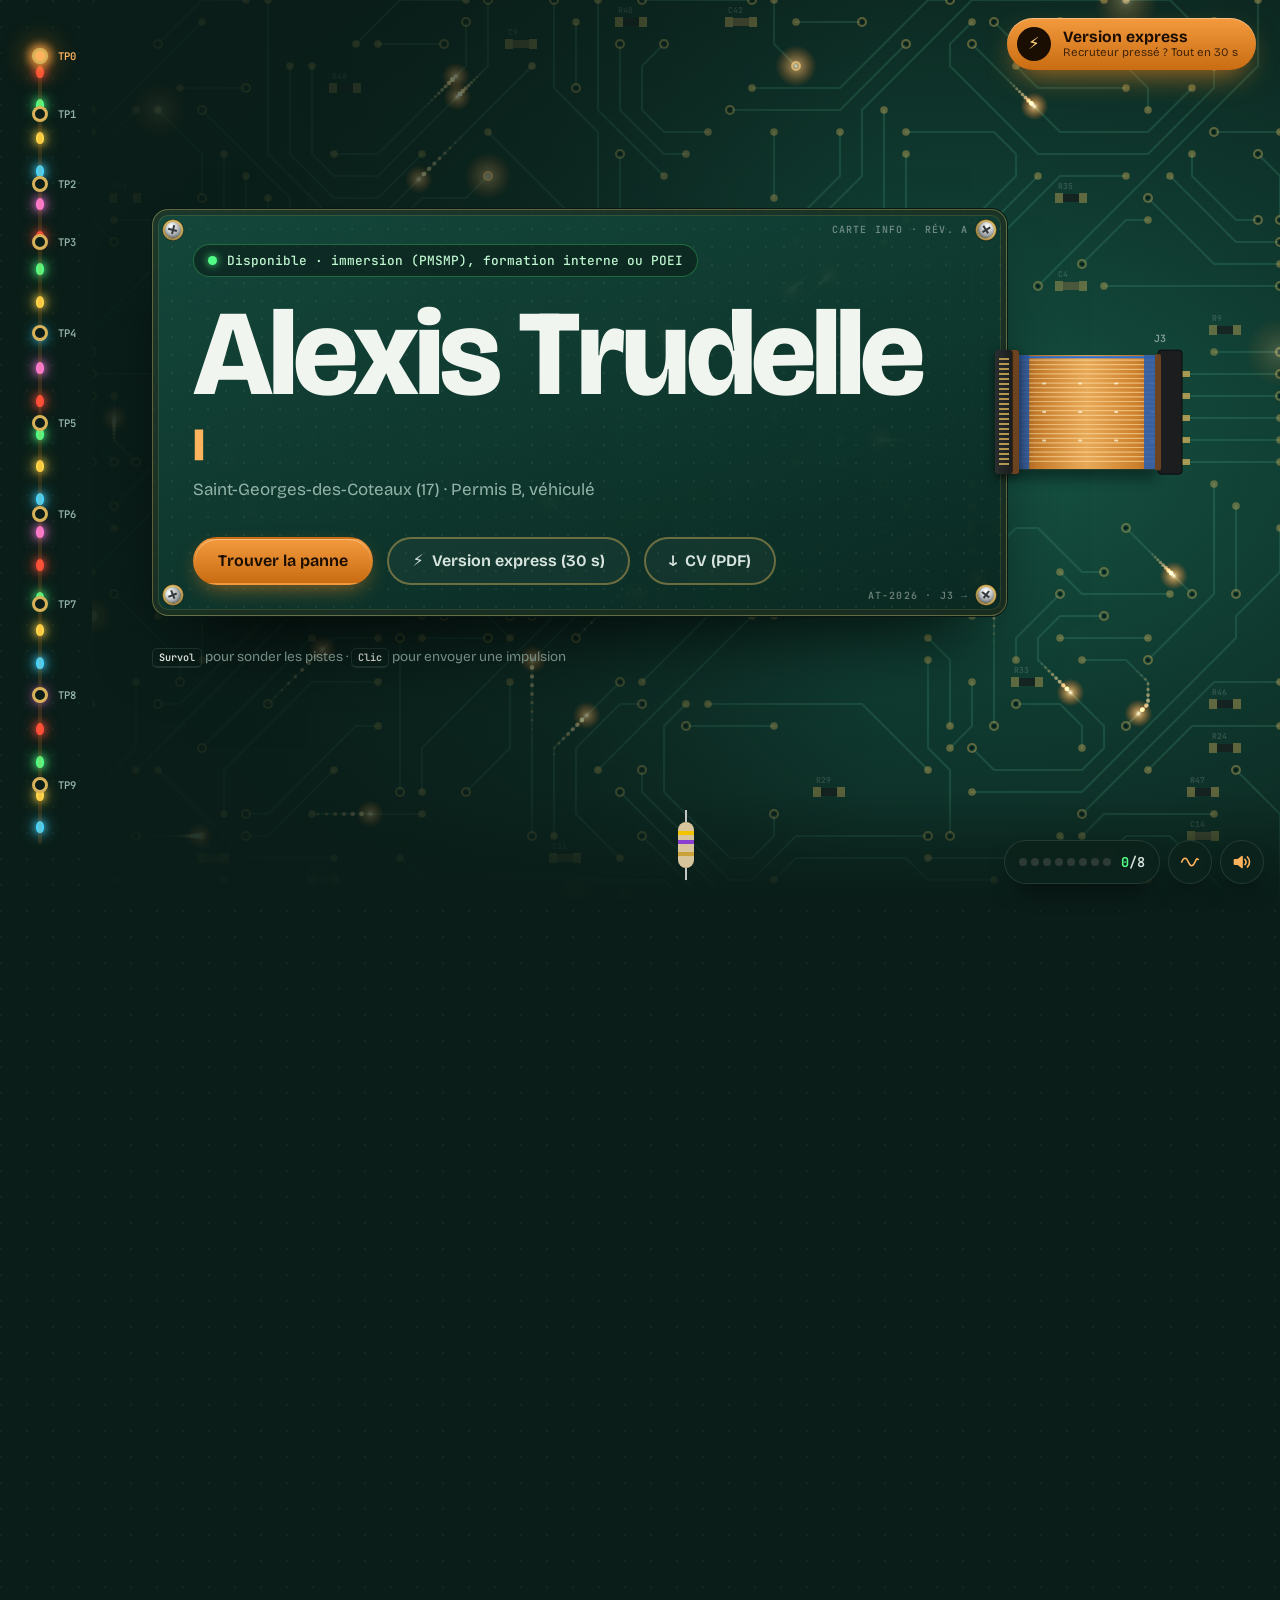
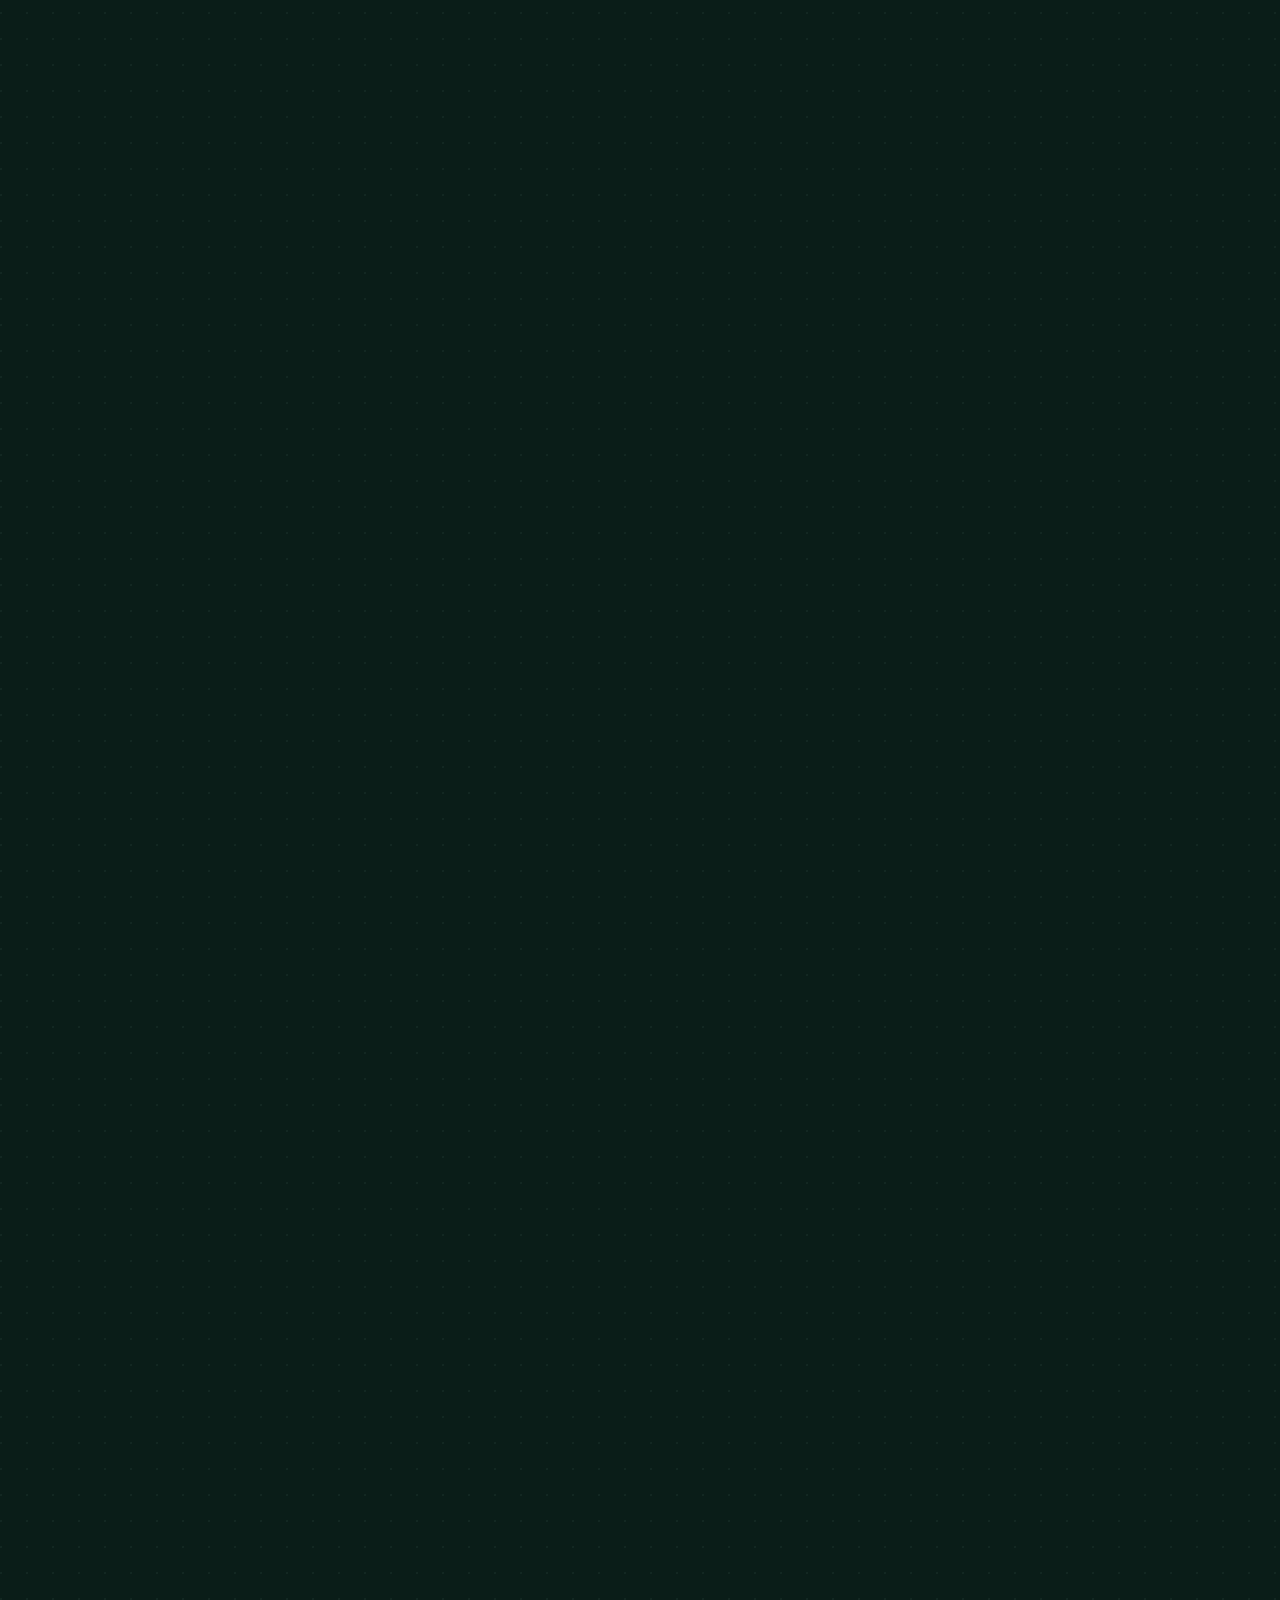
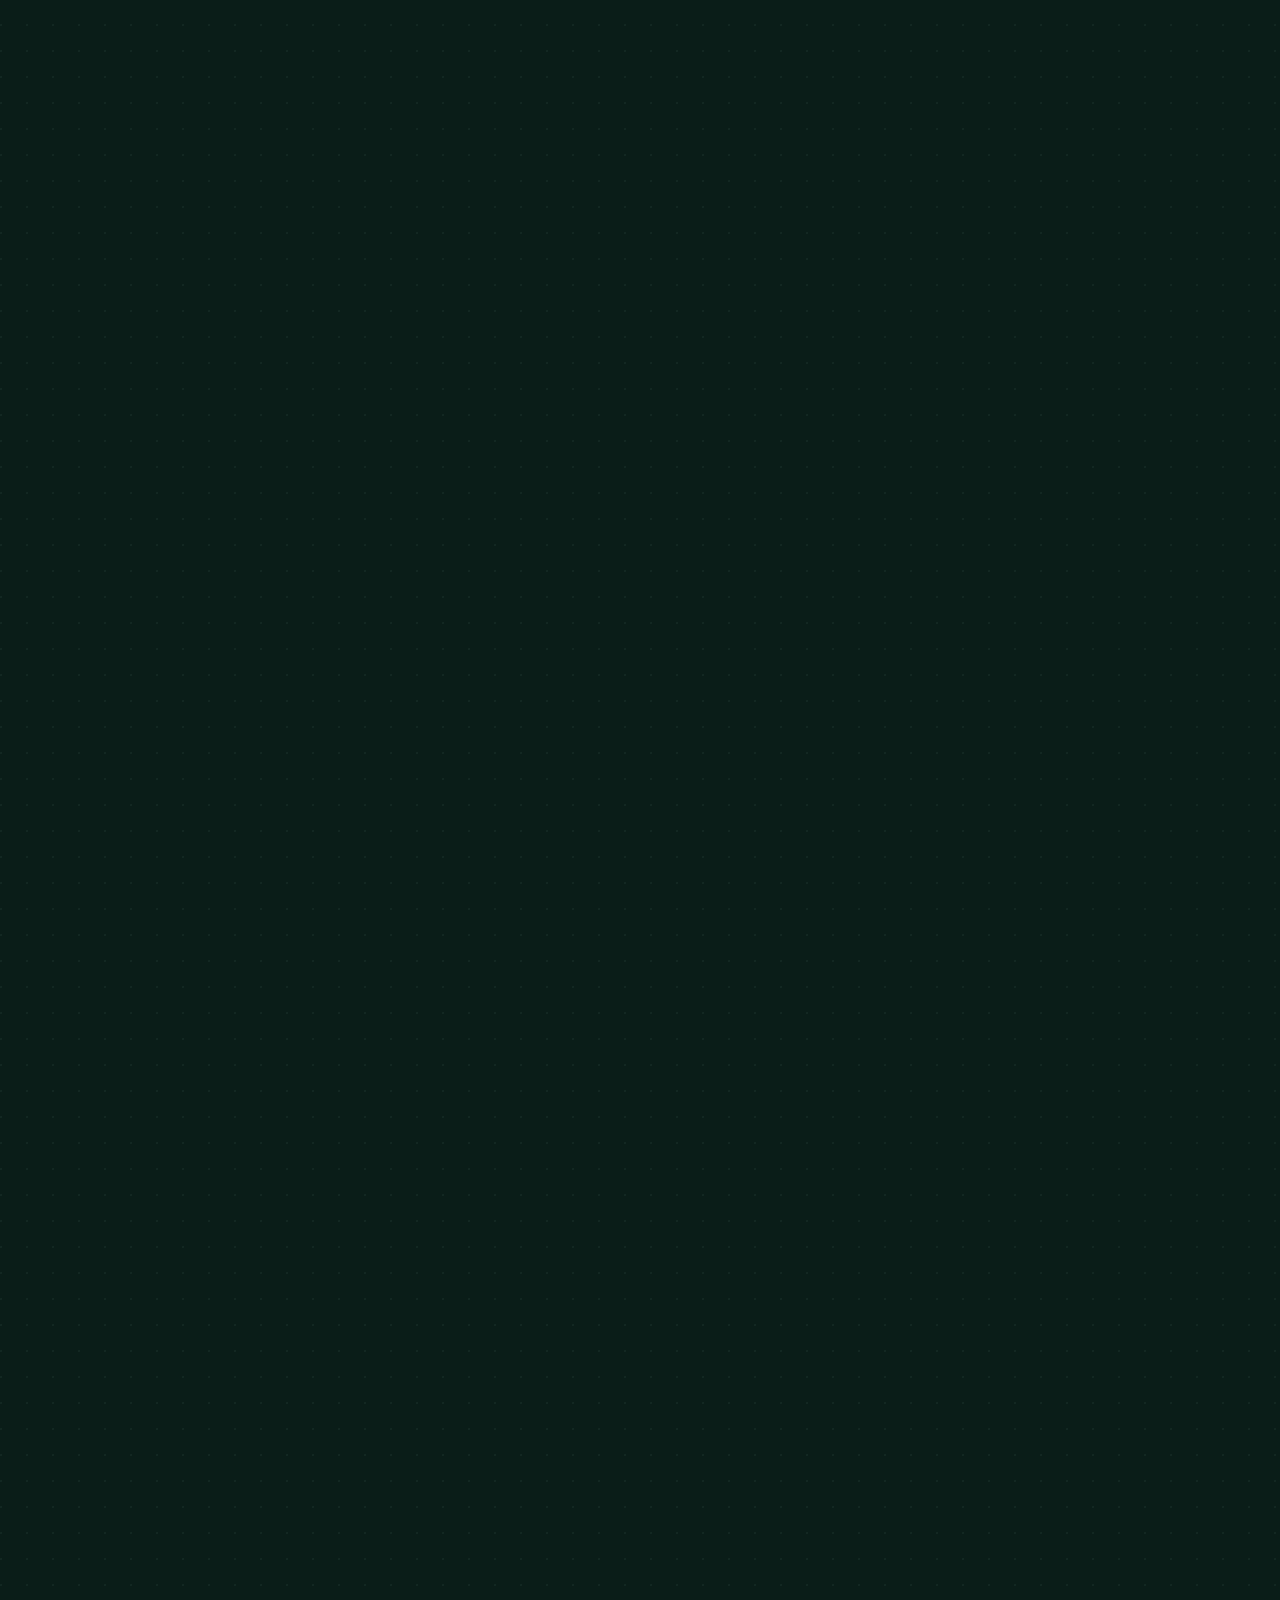
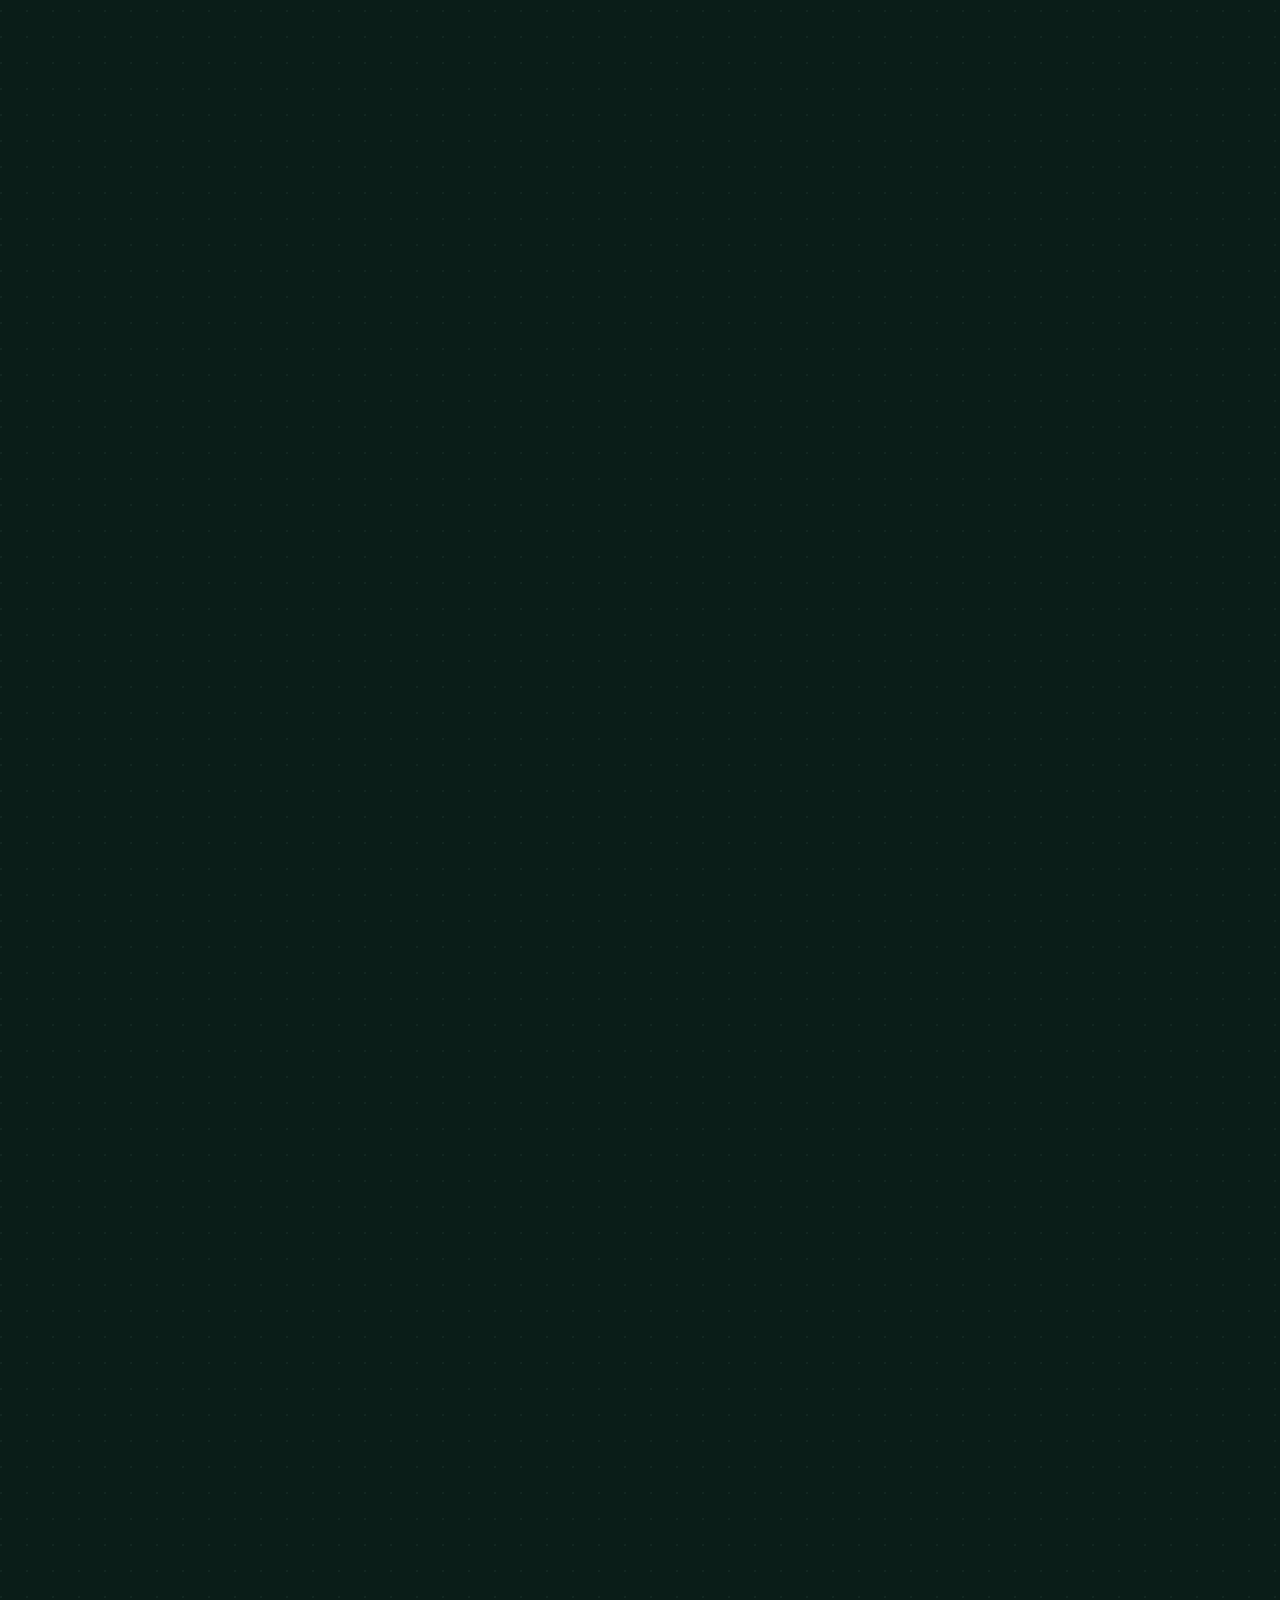
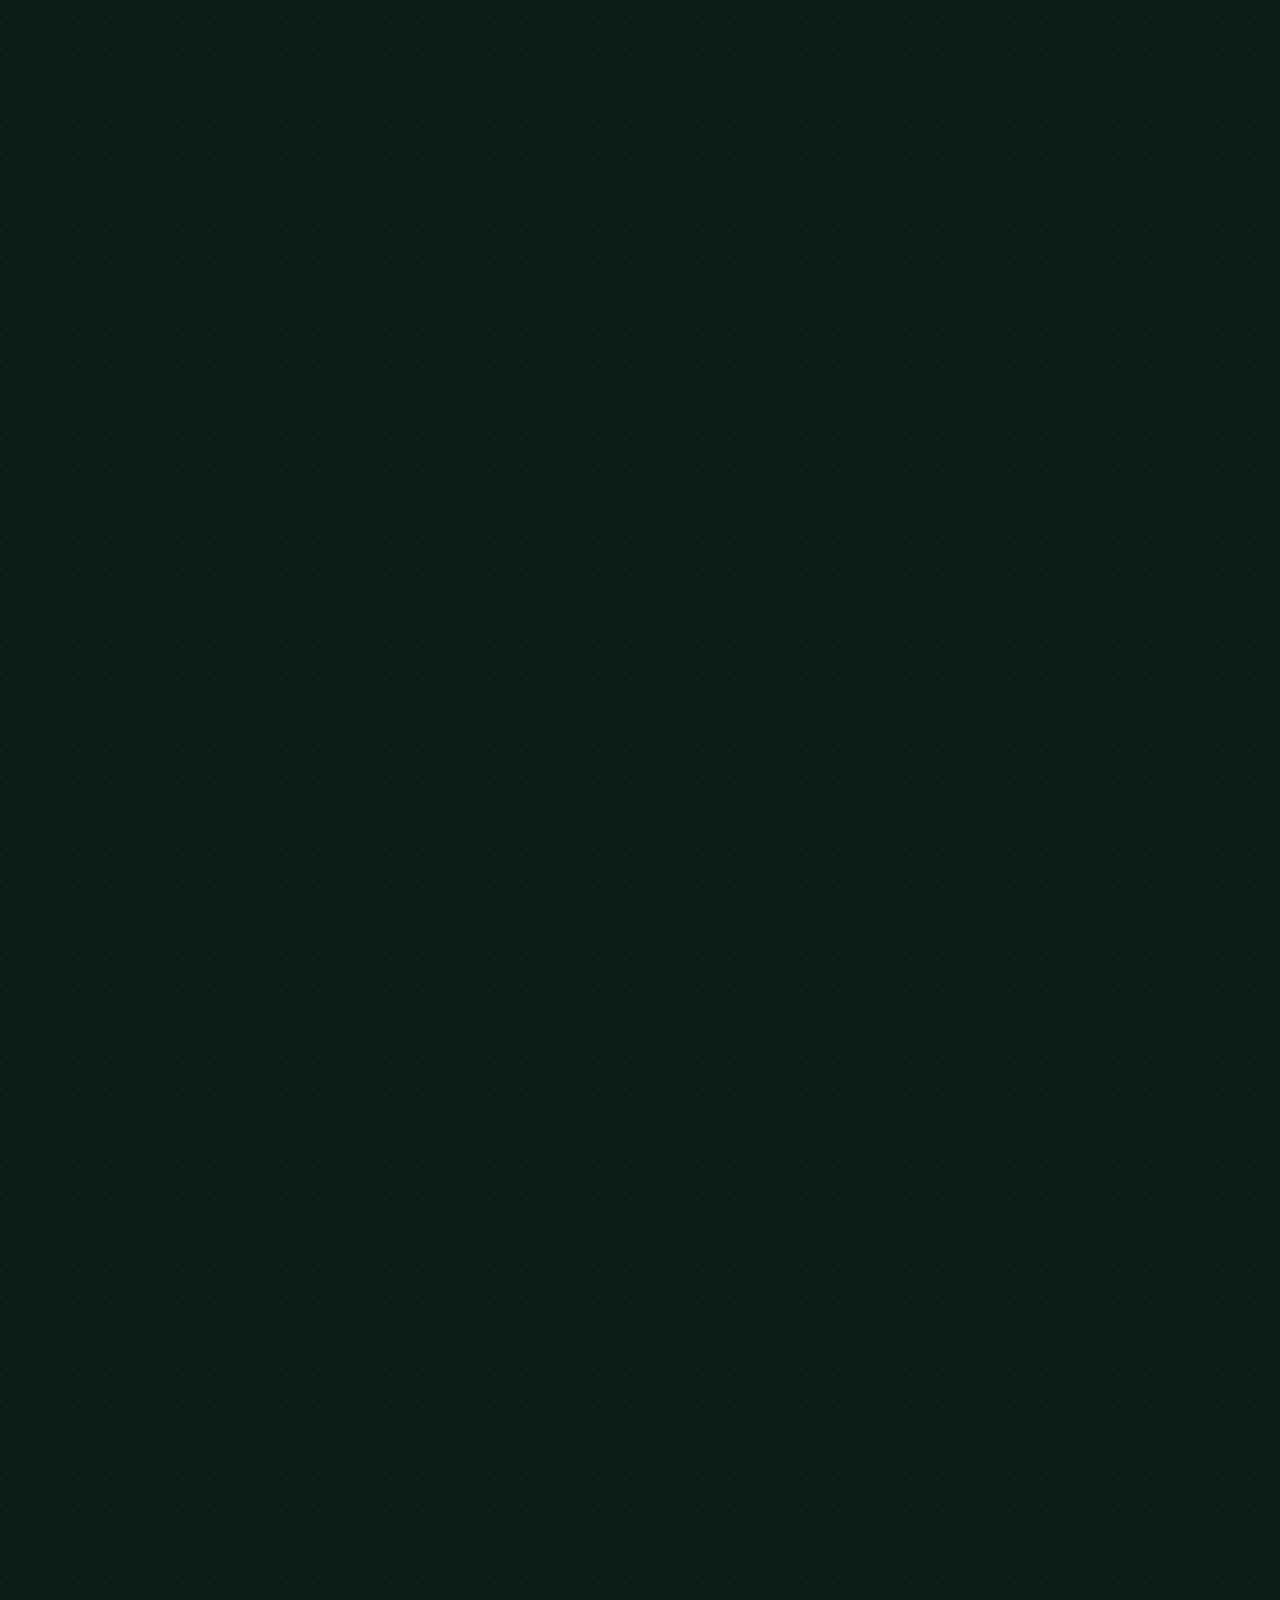
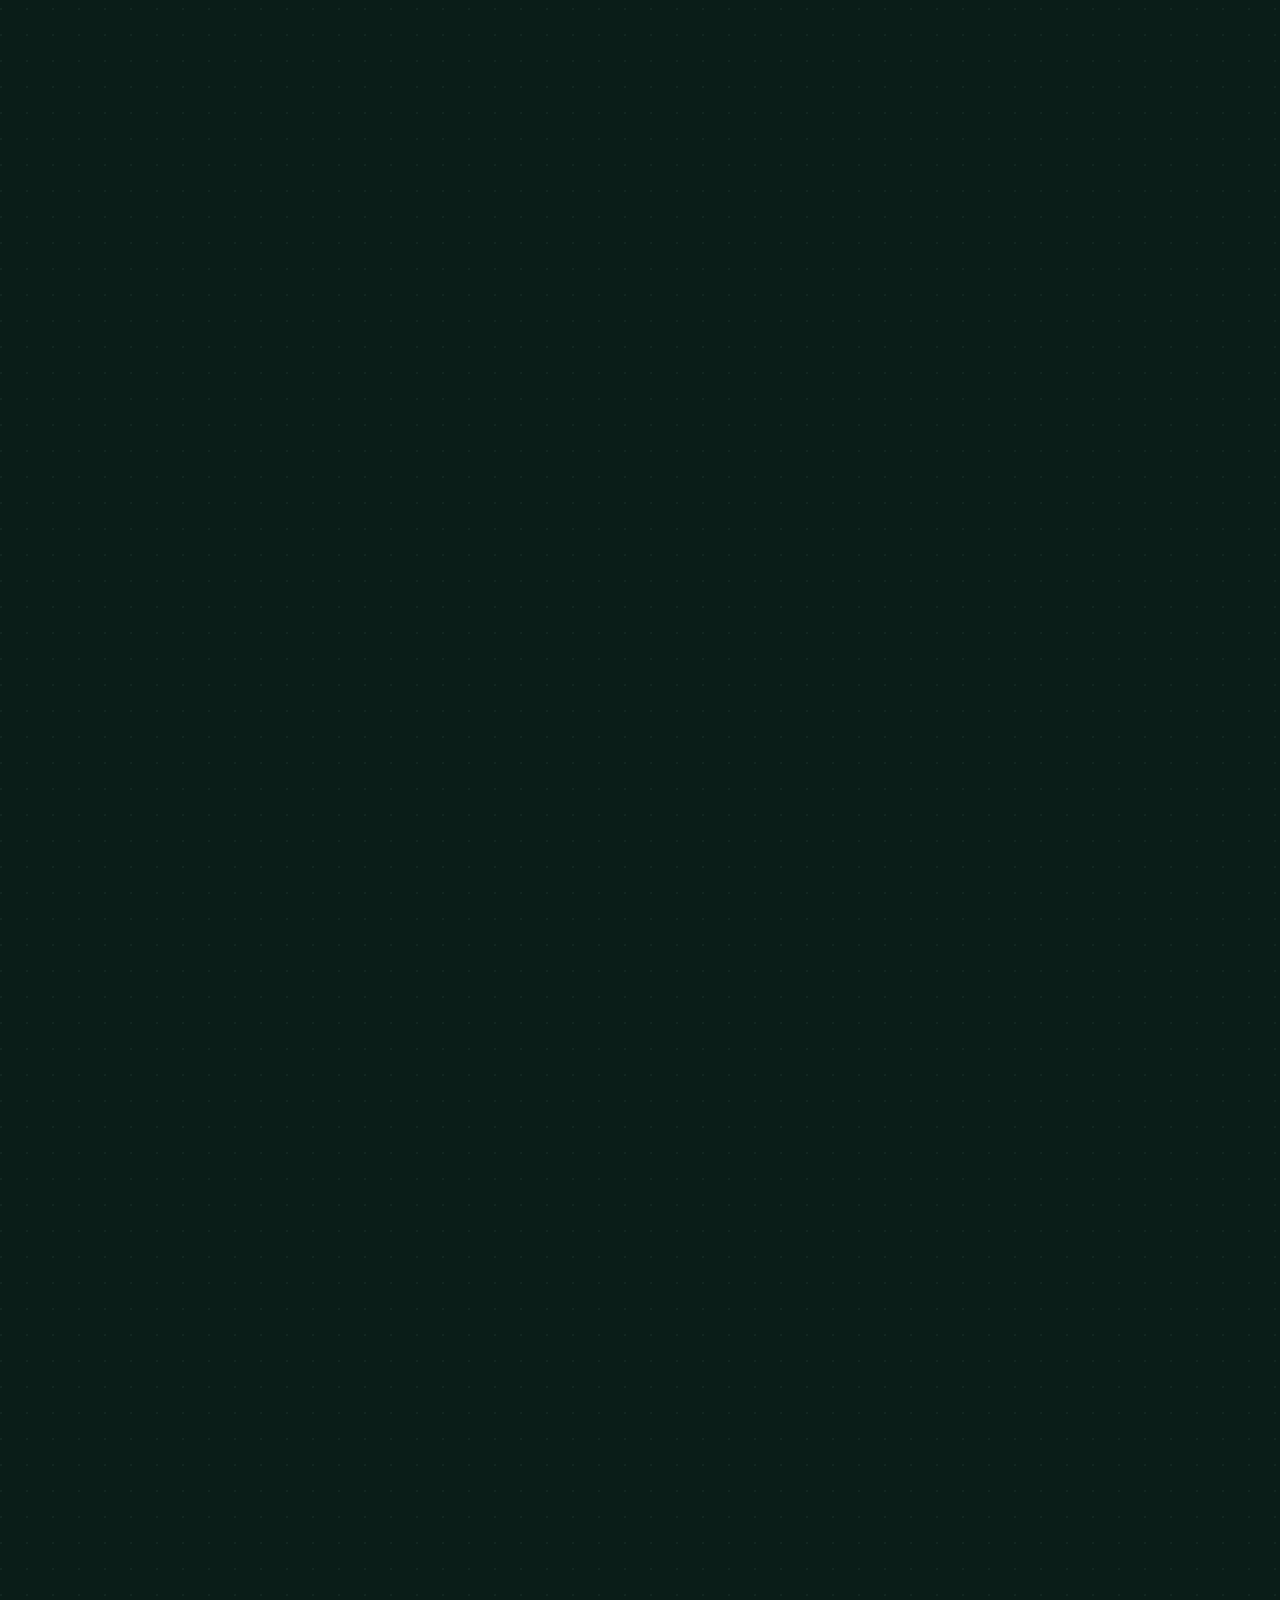
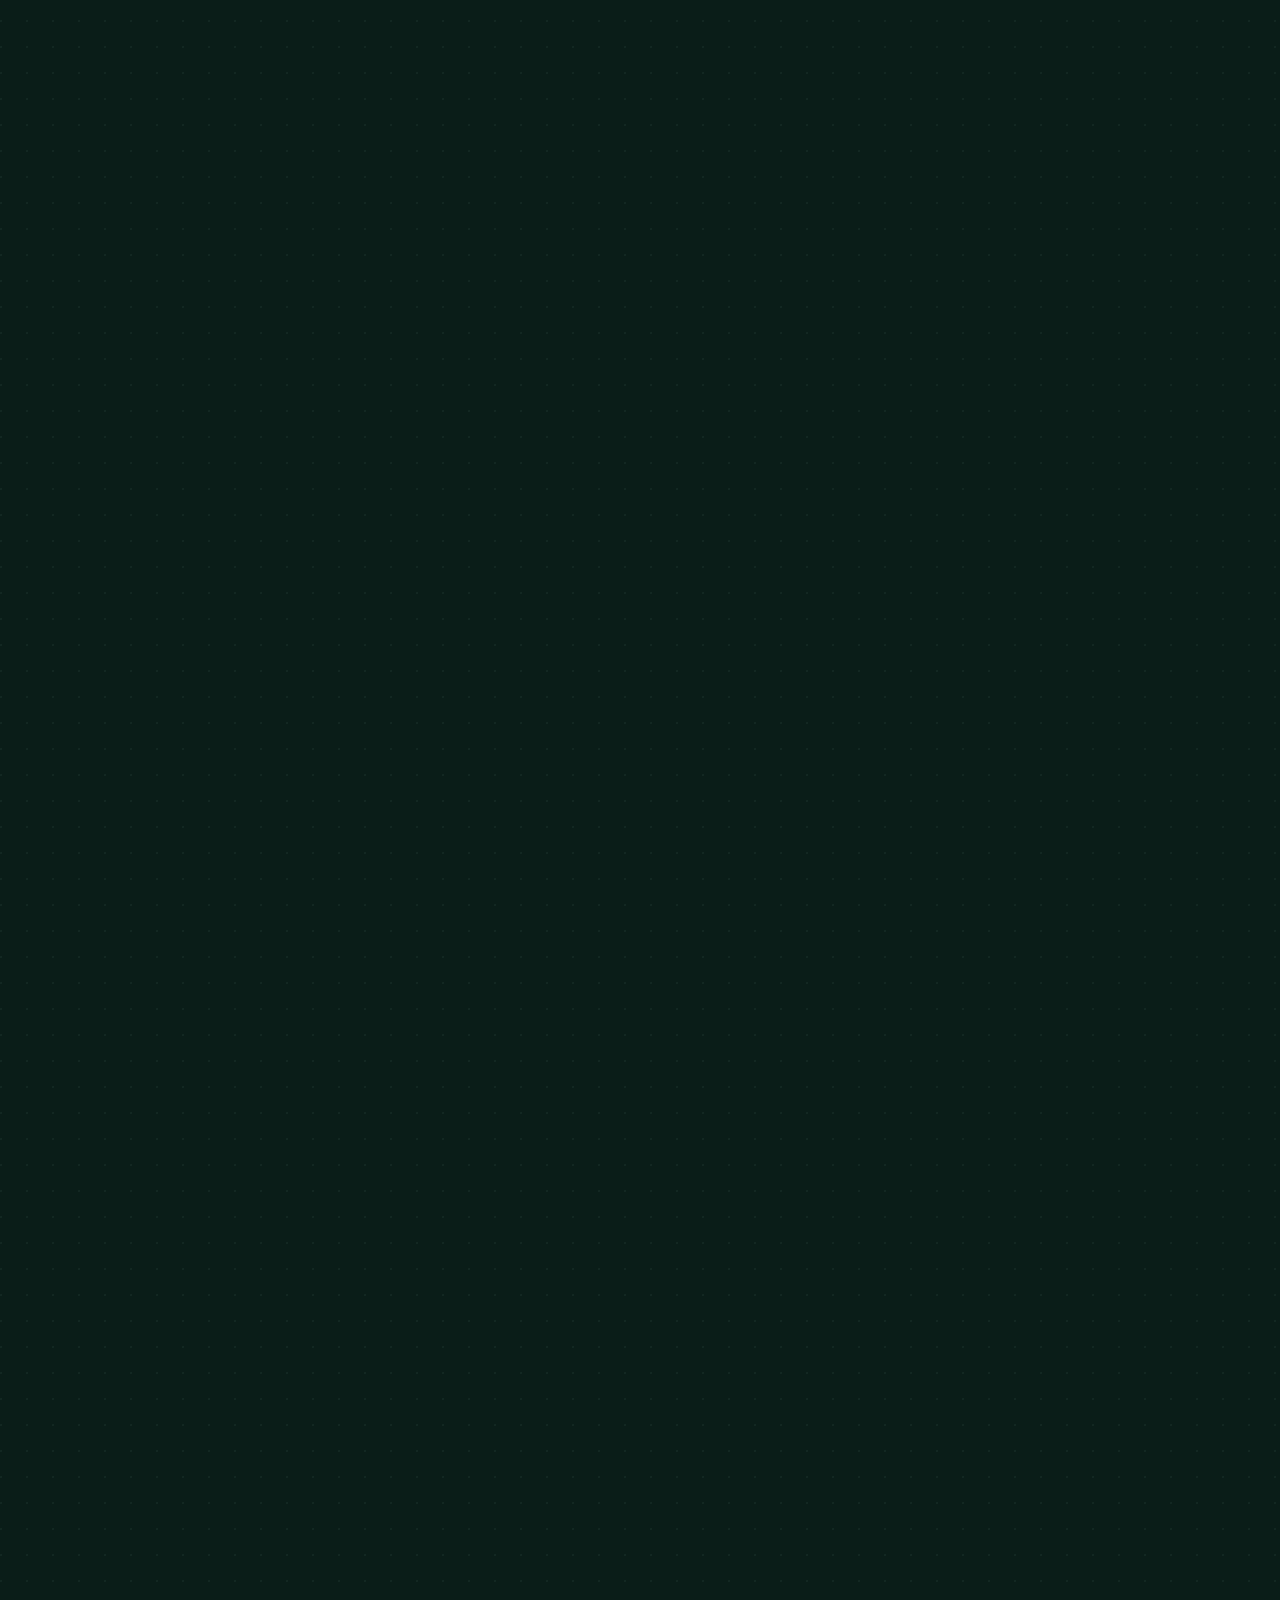
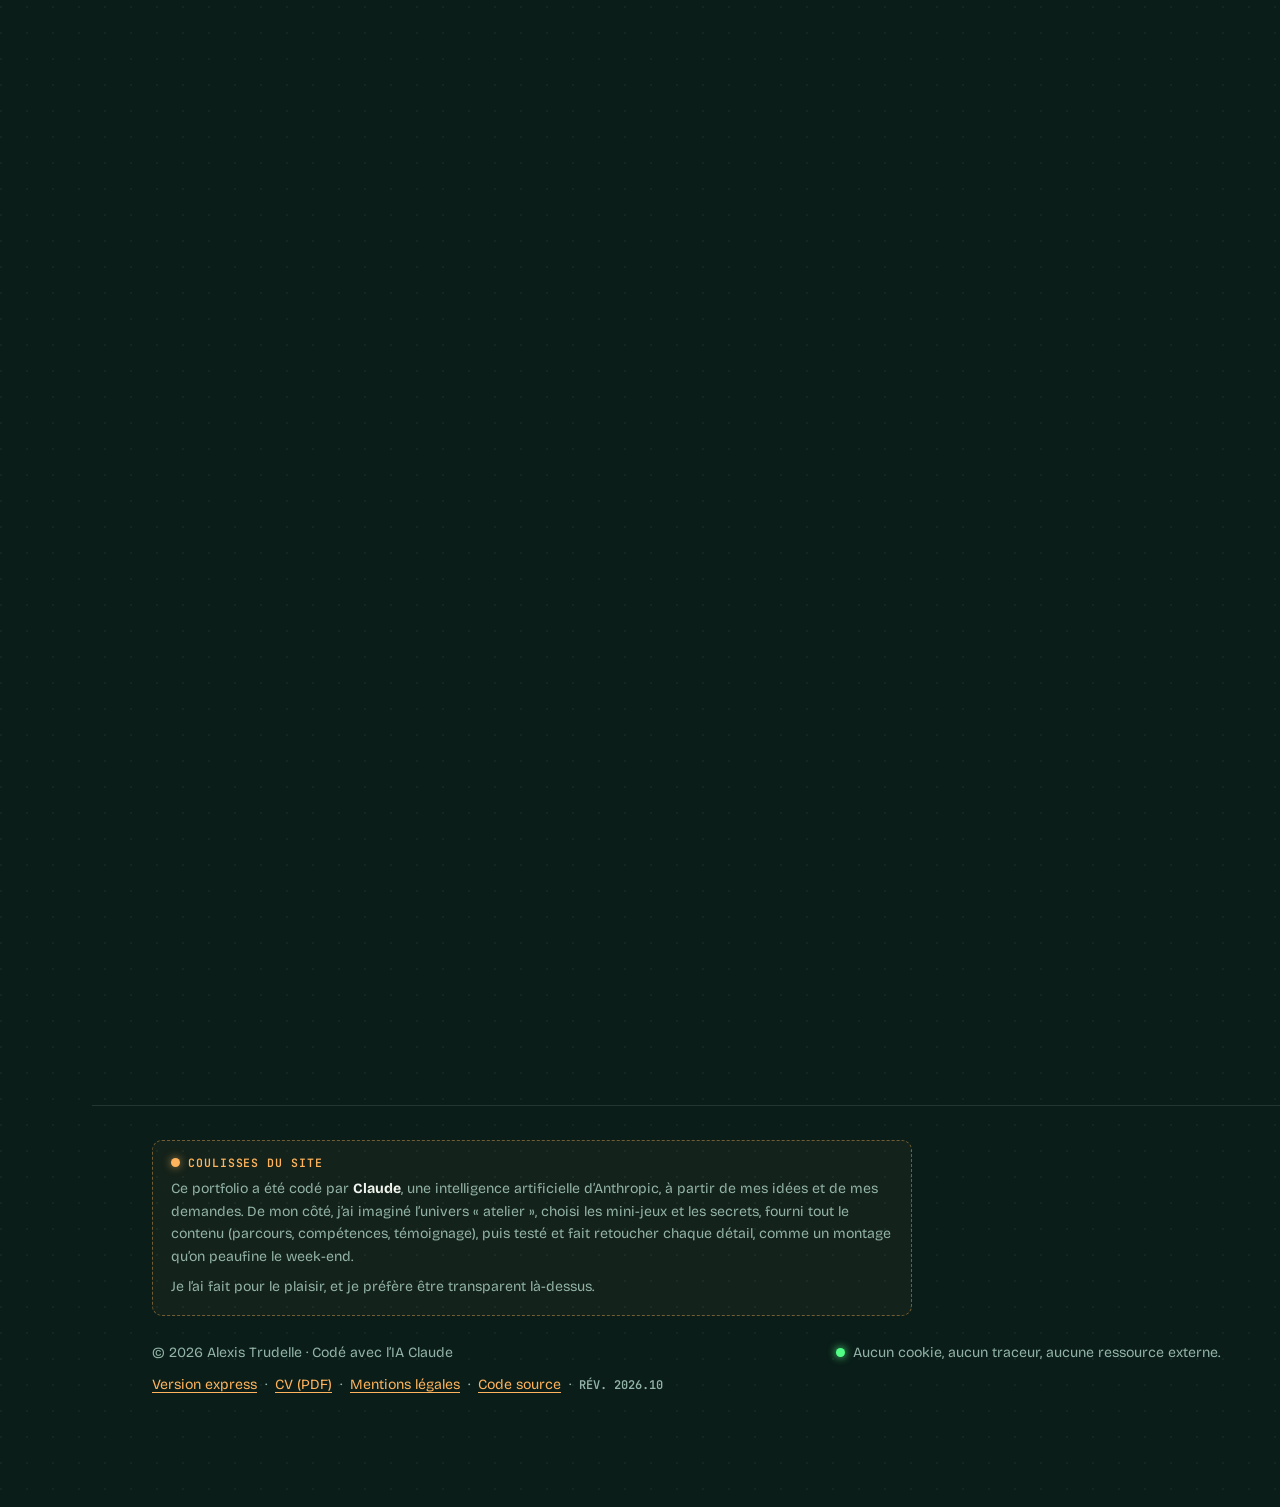
==== commit 8f650958: "fidèle au Latitue 5440 14 pouces" ====
--- a/site/index.html
+++ b/site/index.html
@@ -1395,9 +1395,9 @@
                 </div>
                 <p class="lt-esd-badge" aria-hidden="true">⏚ Bracelet relié à la terre</p>
                 <div class="lt-end" role="status" hidden>
-                  <p class="lt-end-title">PC entièrement démonté&nbsp;!</p>
+                  <p class="lt-end-title">PC démonté jusqu’au repose-poignets&nbsp;!</p>
                   <p class="lt-end-stats"></p>
-                  <p class="lt-end-tip">Au remontage&nbsp;: ordre inverse, chaque vis à sa place (merci le bac), nappes enfoncées bien droites avant de rabattre les loquets, pâte thermique neuve.</p>
+                  <p class="lt-end-tip">Au remontage&nbsp;: ordre inverse, chaque vis à sa place (merci le bac), nappes enfoncées bien droites avant de rabattre les loquets, câble blanc sur MAIN, pâte thermique neuve.</p>
                   <button class="btn btn-copper btn-sm" type="button" data-lt-reset>Recommencer</button>
                 </div>
               </div>
--- a/site/assets/css/style.css
+++ b/site/assets/css/style.css
@@ -2842,7 +2842,7 @@
 @keyframes lt-hint { 50% { stroke: var(--copper-hi); fill: rgba(255, 179, 92, 0.22); box-shadow: 0 0 0 4px rgba(255, 179, 92, 0.45); } }
 .lt-logo { fill: #9aa1a5; font: 800 26px var(--font); letter-spacing: 0.06em; }
 .lt-led { fill: #2a2f33; }
-.lt-led.is-on { fill: #ff9a2e; filter: drop-shadow(0 0 4px #ff9a2e); }
+.lt-led.is-on { fill: #f4f7f2; filter: drop-shadow(0 0 4px #ffffff); }
 .lt-cable { fill: none; stroke: #141618; stroke-width: 6; stroke-linecap: round; }
 .lt-charger { transition: transform 0.5s var(--out), opacity 0.5s; }
 .lt-charger-l.is-out { transform: translateX(-46px); opacity: 0; }
@@ -2854,16 +2854,26 @@
 .lt-num { fill: #ffd27a; font: 800 9px var(--mono); pointer-events: none; }
 .lt-size { fill: rgba(241, 245, 239, 0.8); font: 700 6.5px var(--mono); pointer-events: none; }
 .lt-wire-pair { fill: none; stroke: #1a1c1d; stroke-width: 2.6; stroke-linecap: round; }
-.lt-tape { fill: rgba(240, 190, 60, 0.35); stroke: rgba(255, 215, 120, 0.65); pointer-events: none; }
-.lt-tape.is-off { display: none; }
+/* adhésifs (câble de la batterie, antennes sur le caloduc) : ils se décollent et s'envolent */
+.lt-tape { fill: rgba(240, 190, 60, 0.5); stroke: rgba(255, 215, 120, 0.8); stroke-width: 0.8; transform-box: fill-box; transform-origin: left top; transition: transform 0.35s var(--out), opacity 0.35s; }
+.lt-item.is-out .lt-tape { transform: translate(-6px, -8px) rotate(-16deg); opacity: 0; }
+.lt-ant-tape { fill: #7a4a24; opacity: 0.85; }
+/* câbles qui restent dans le châssis (vers l'écran) : on clique au travers */
+.lt-cables { pointer-events: none; }
+.lt-ants { transition: transform 0.4s var(--out); }
+.lt-ants.is-free { transform: translate(0, -4px); }
+.lt-ants.is-free .lt-ant-tape { display: none; }
+.lt-ants.is-away { display: none; }
+.lt-captive-mark { fill: none; stroke: rgba(241, 245, 239, 0.45); stroke-width: 0.9; stroke-dasharray: 2 2; pointer-events: none; }
+.lt-screw.is-out .lt-captive-mark { display: none; }
+.lt-engrave { fill: rgba(0, 0, 0, 0.4); font: 700 12px var(--mono); letter-spacing: 0.2em; }
 .lt-latch { fill: #3b2b1d; transition: fill 0.2s; }
 .lt-zif.is-open .lt-latch { fill: #c9a36a; }
 .lt-item.is-out .lt-hit,
 .lt-screw.is-out .lt-screw-head { display: none; }
 .lt-screw-head { transform-box: fill-box; transform-origin: center; }
 .lt-cscrew.is-loose .lt-screw-head { filter: brightness(1.25) drop-shadow(0 2px 1px rgba(0, 0, 0, 0.7)); }
-.lt-foot { fill: #121416; stroke: #000000; stroke-width: 1; transform-box: fill-box; transition: transform 0.5s var(--out), opacity 0.5s; }
-.lt-foot.is-peeled { transform: translate(-60px, -10px) rotate(-6deg); opacity: 0.55; }
+.lt-foot { fill: #121416; stroke: #000000; stroke-width: 1; }
 .lt-clip { display: none; }
 .lt-cover.is-ready .lt-clip { display: inline; }
 .lt-clip-mark { fill: none; stroke: var(--copper-hi); stroke-width: 3.5; stroke-linecap: round; stroke-linejoin: round; animation: glow-pulse 1.4s ease-in-out infinite; }
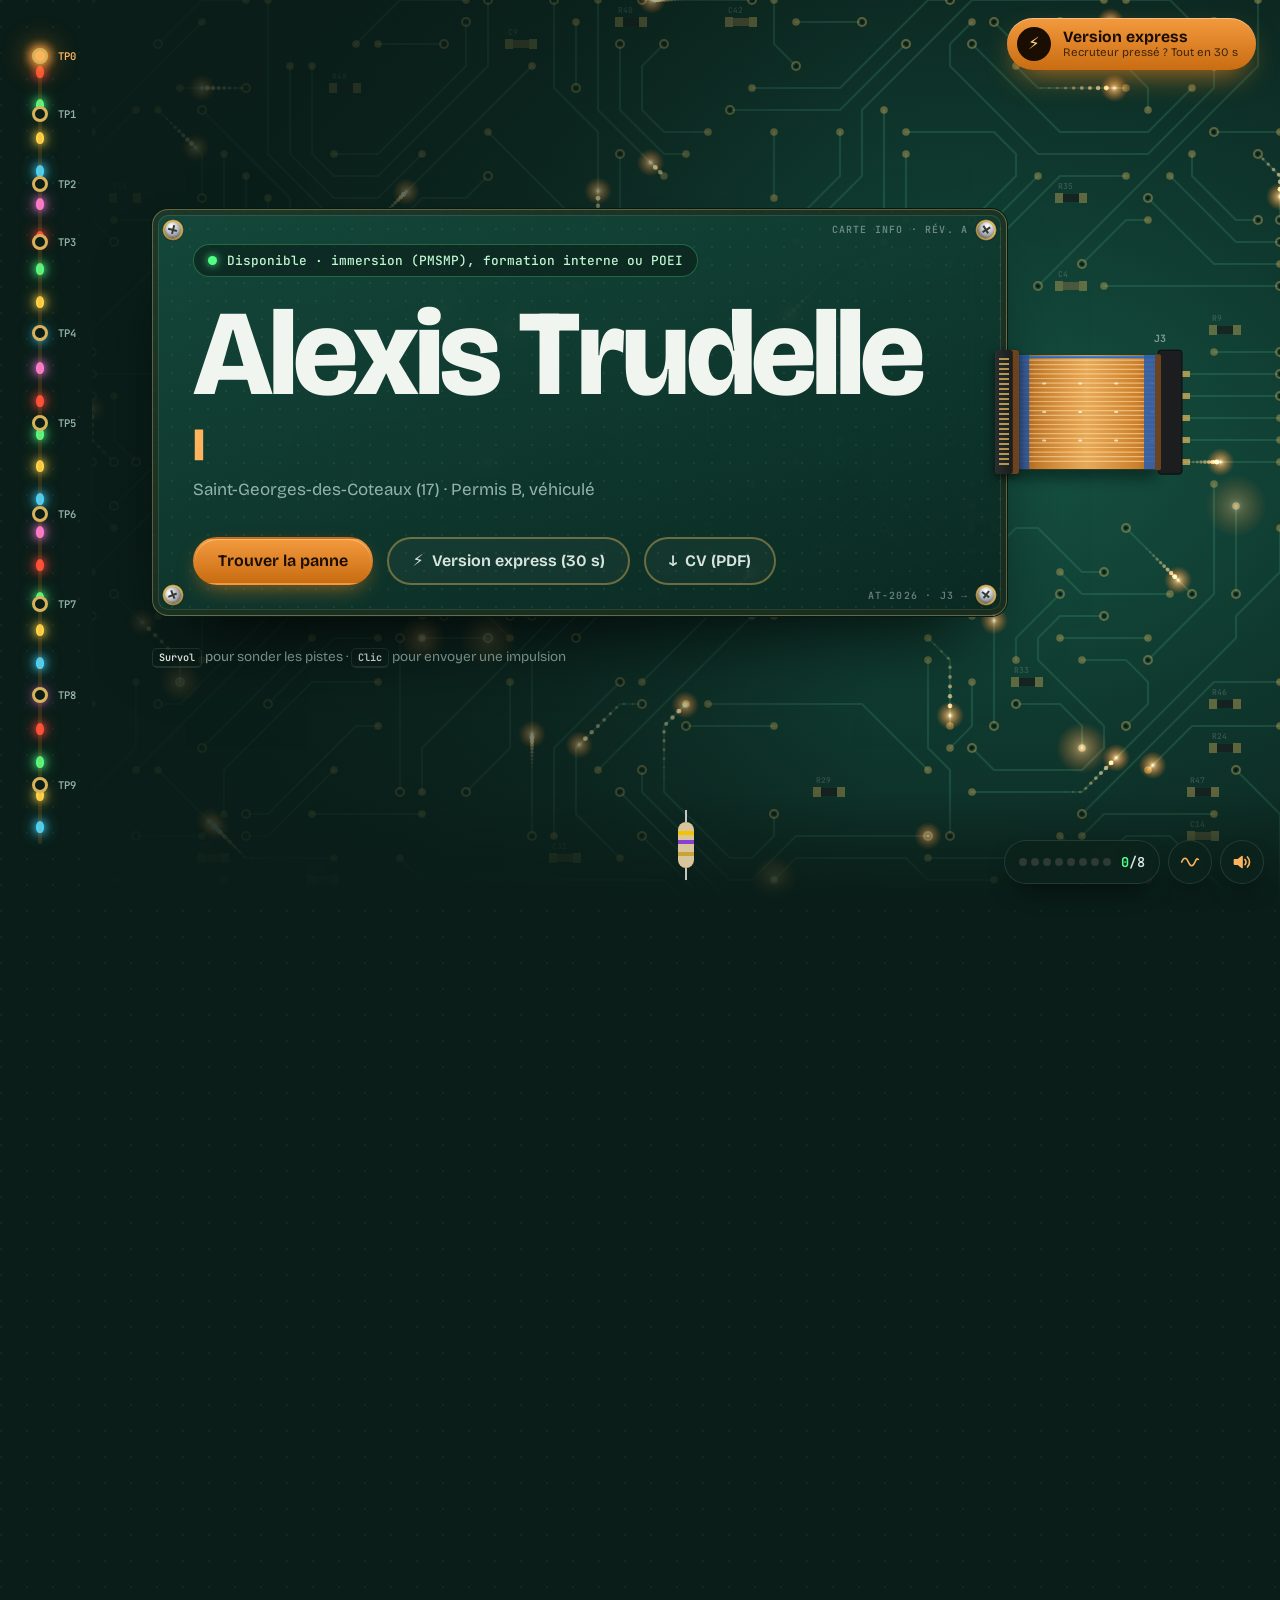
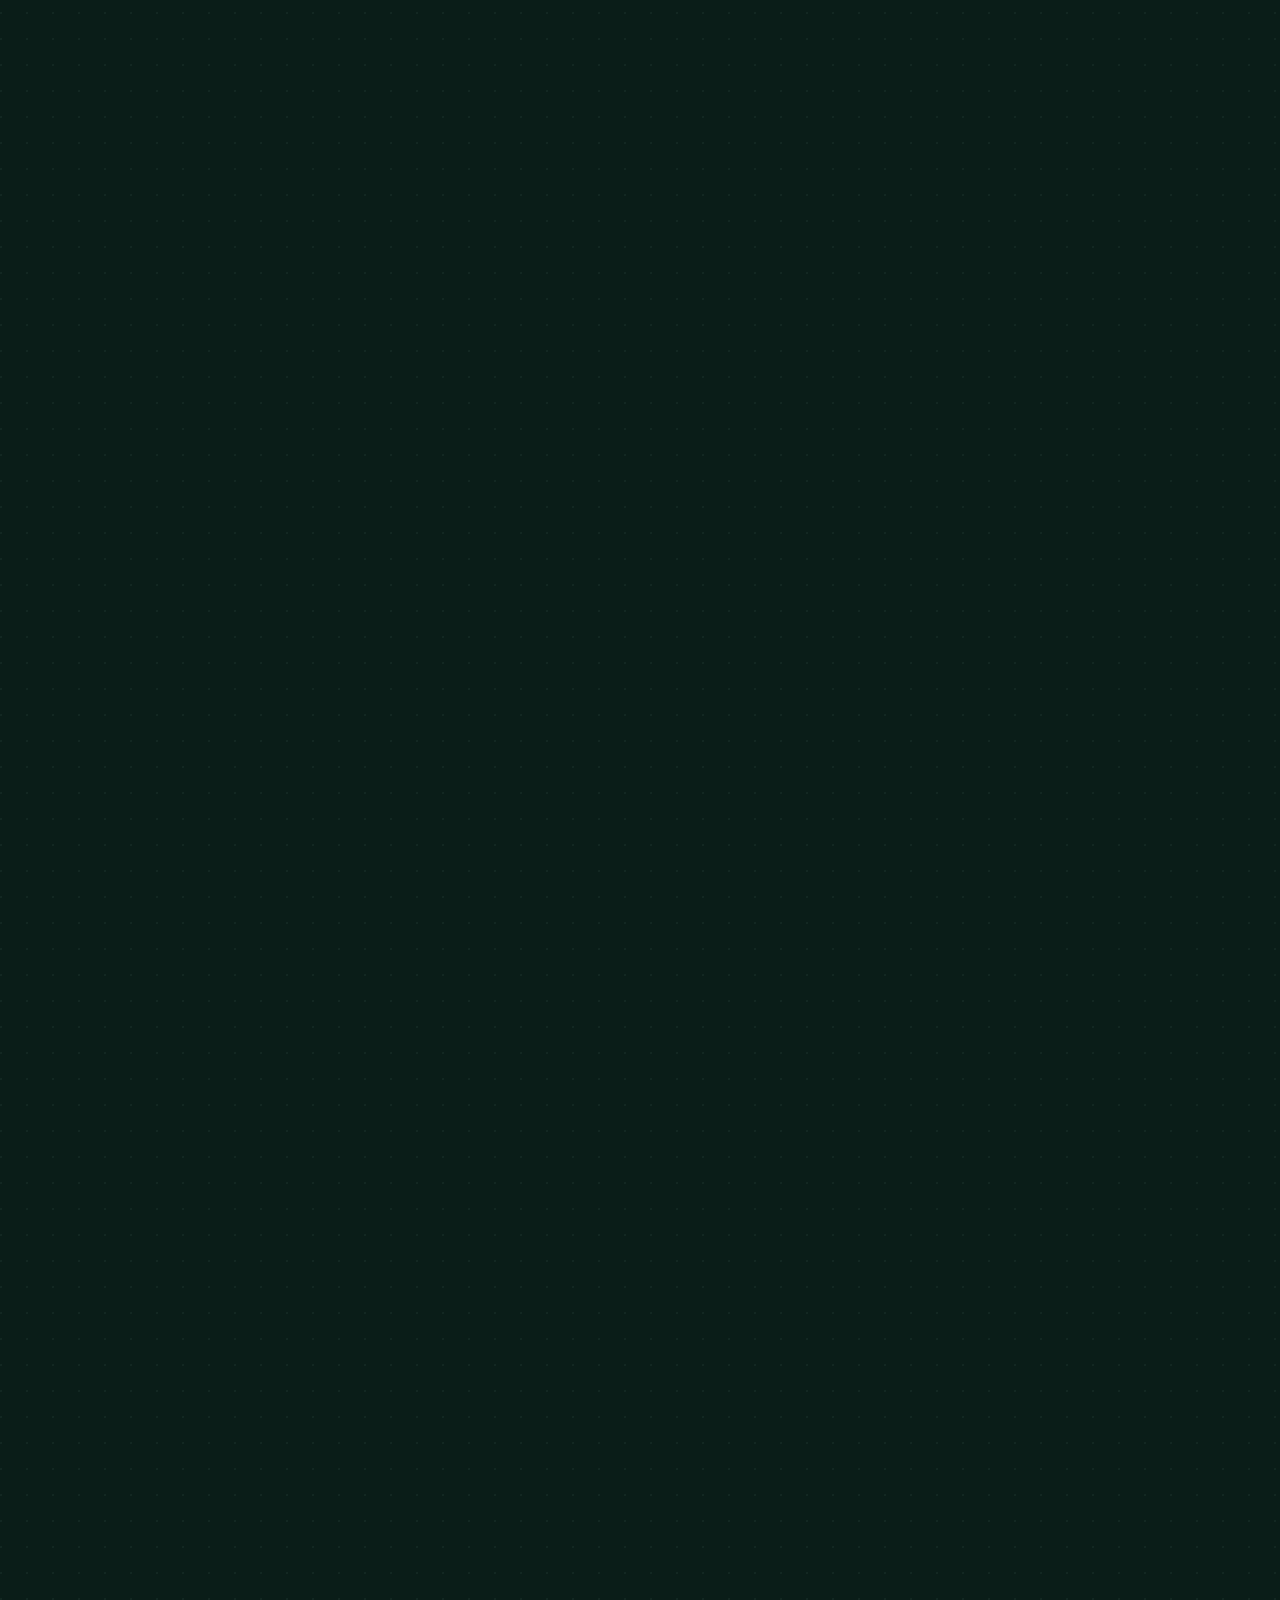
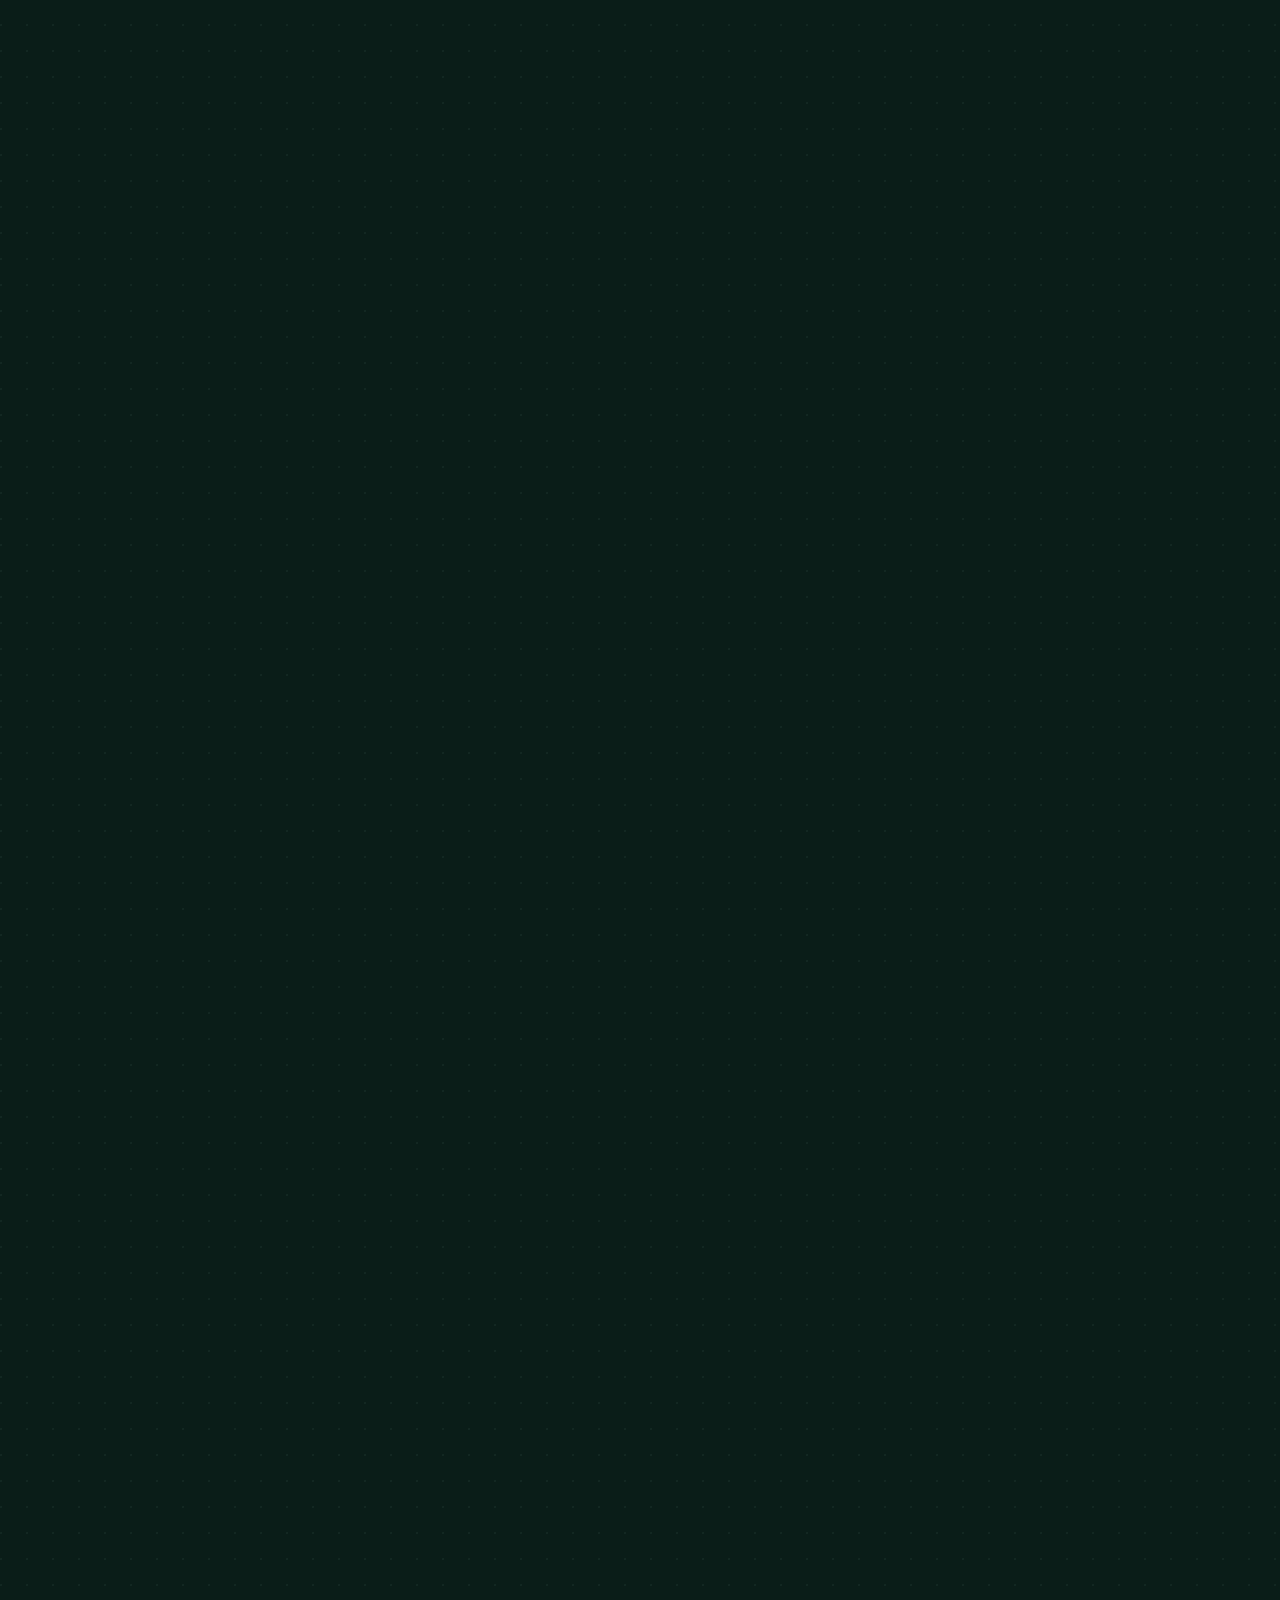
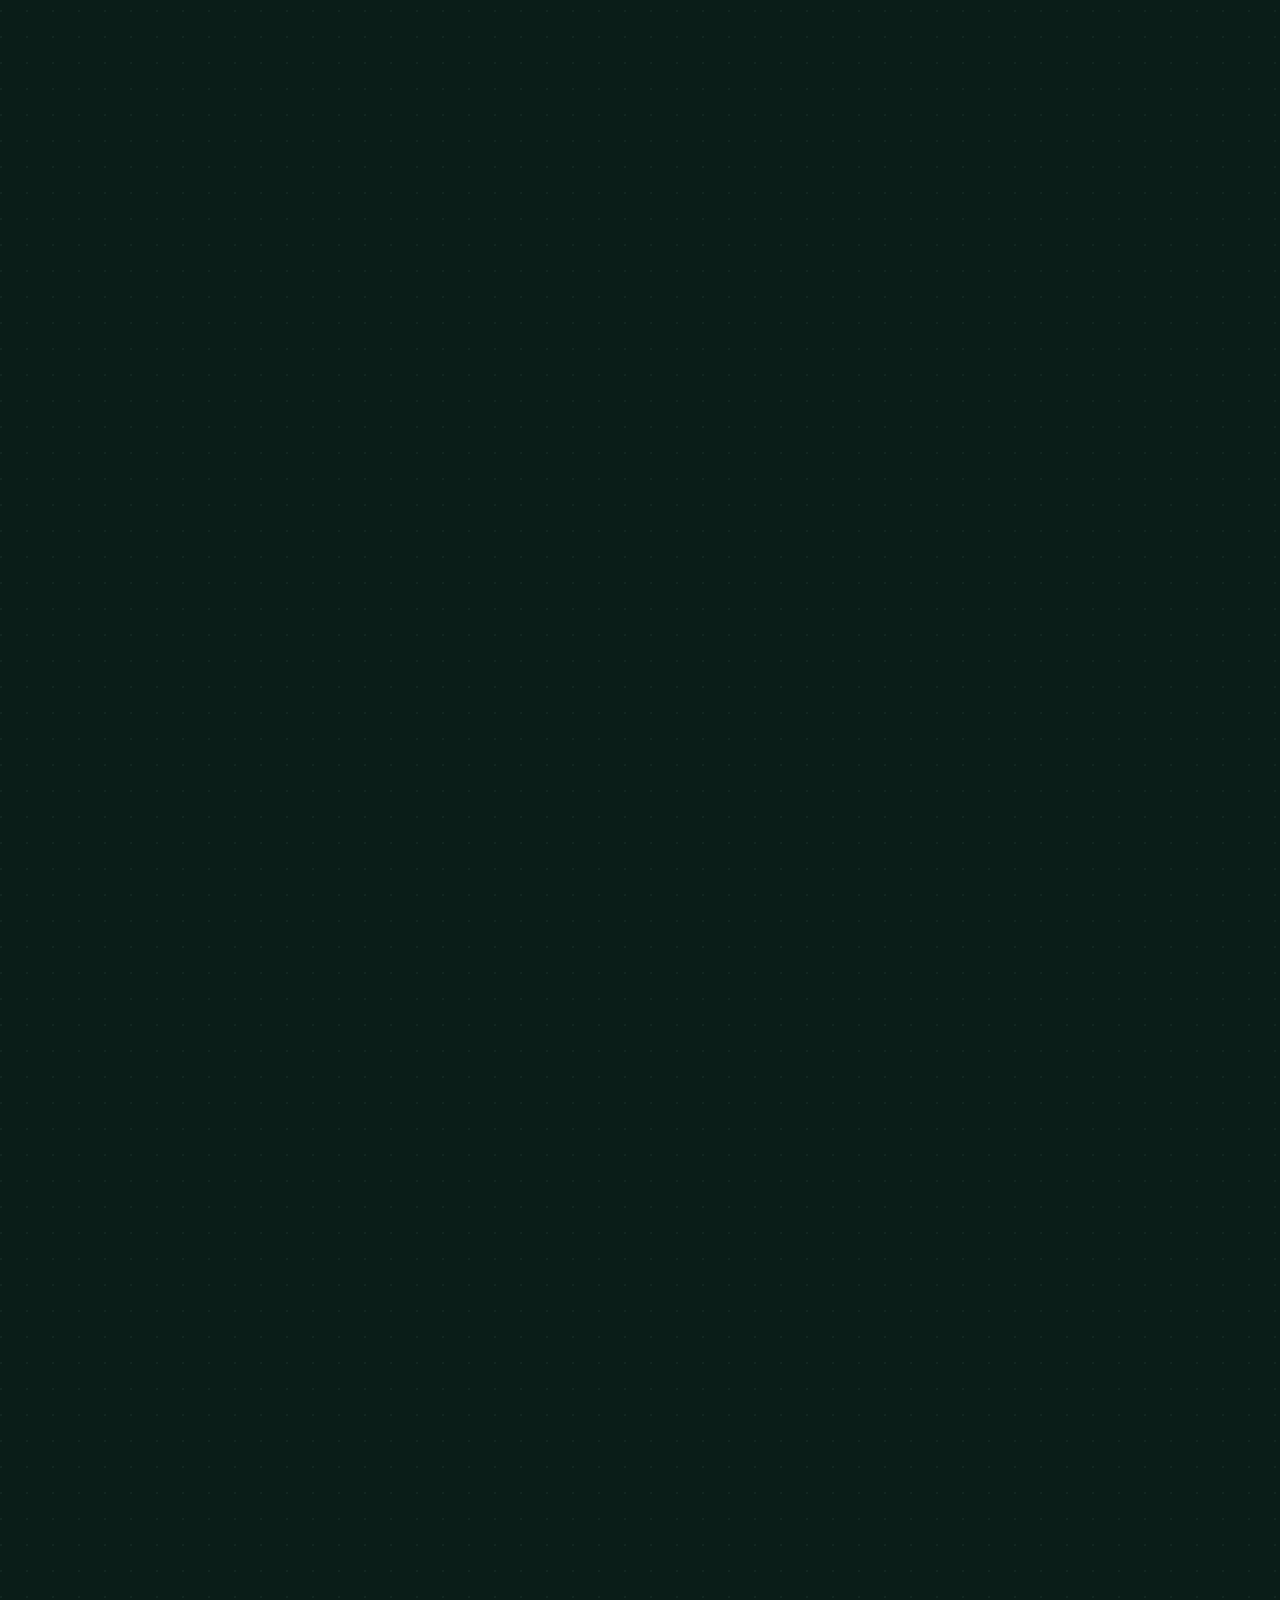
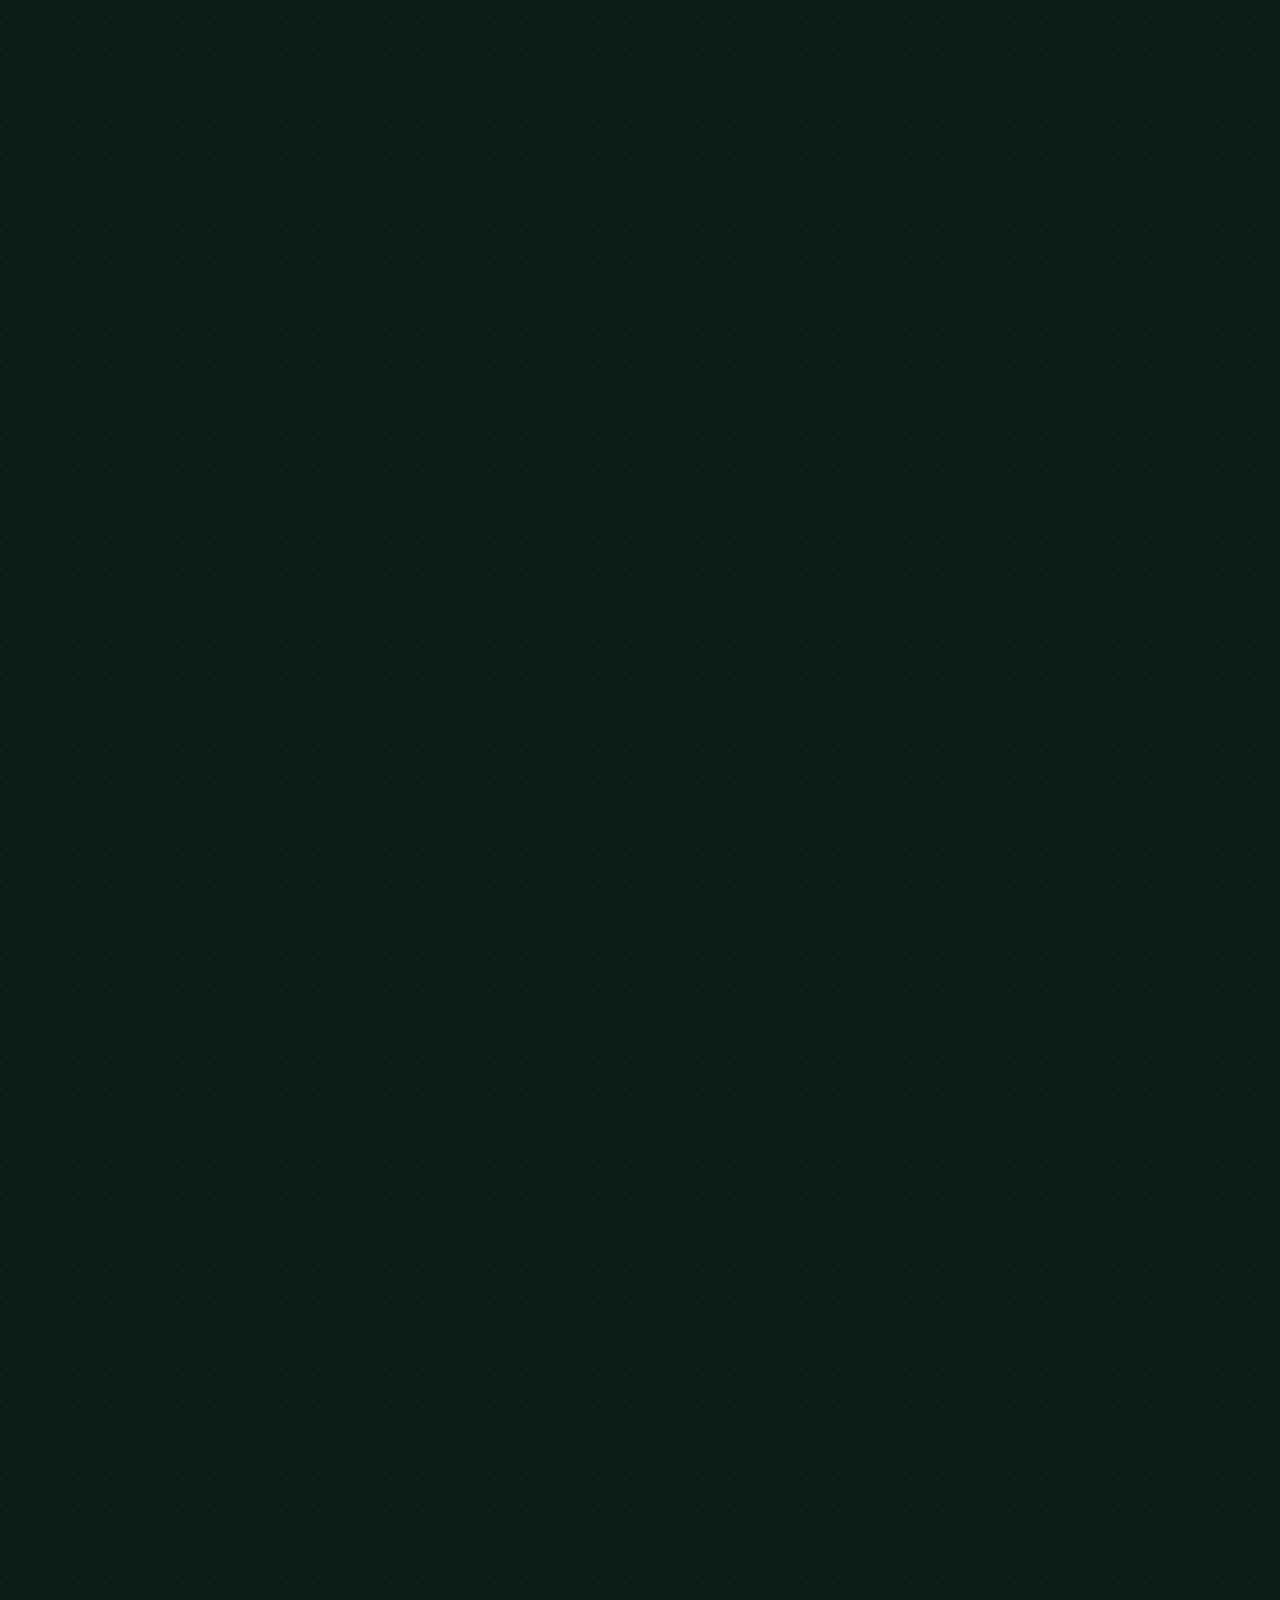
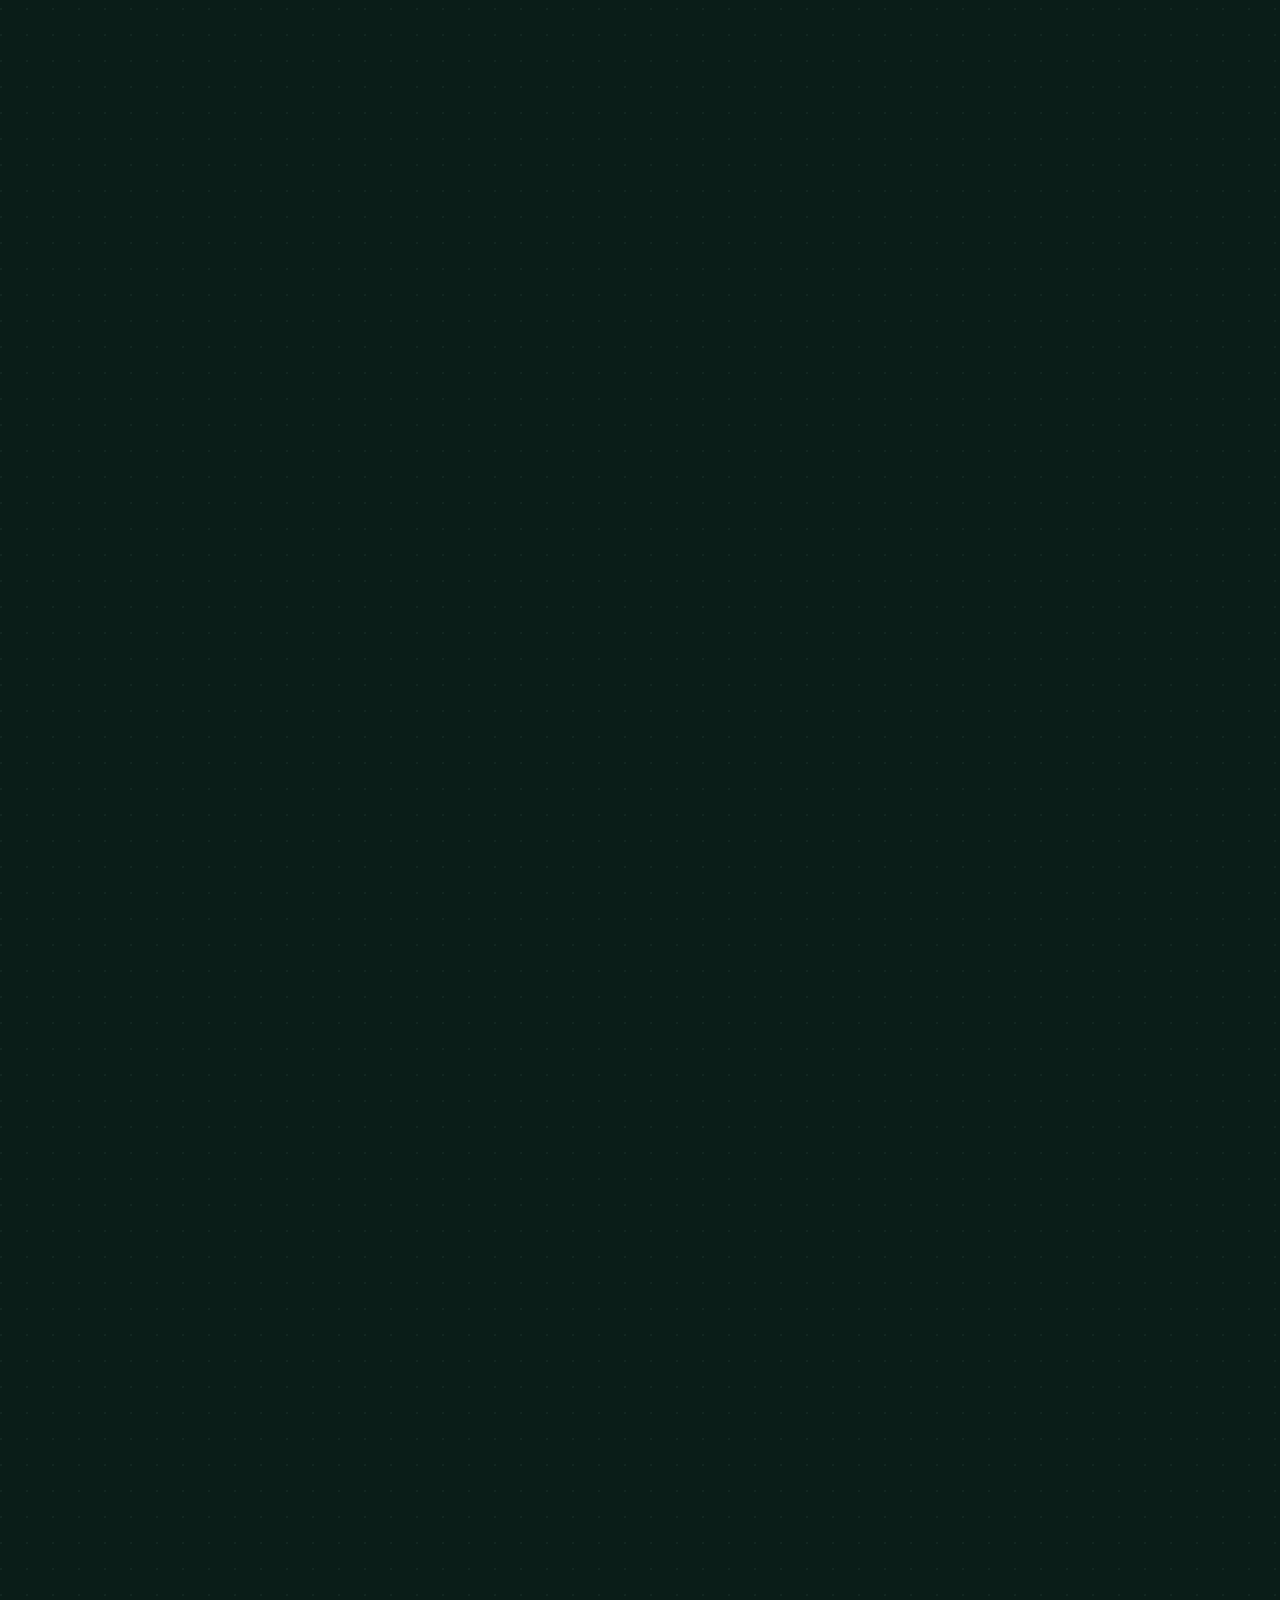
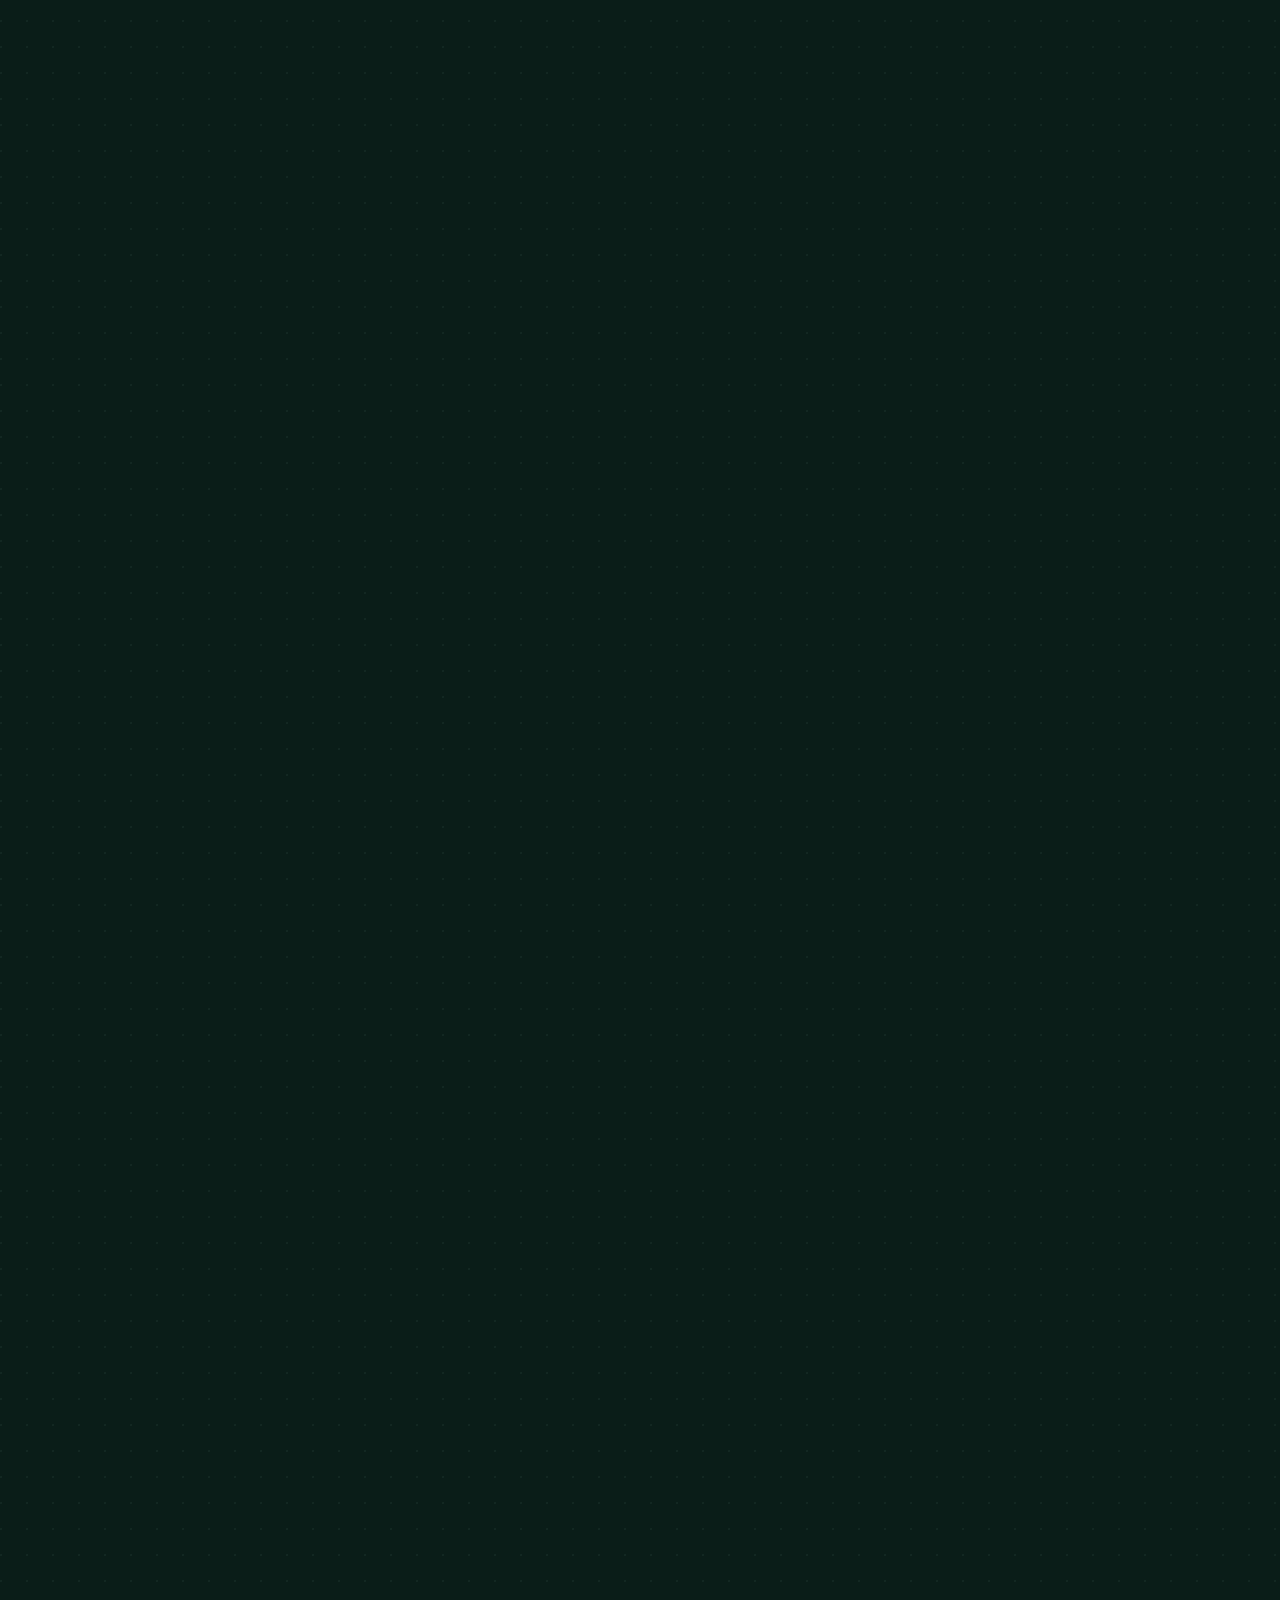
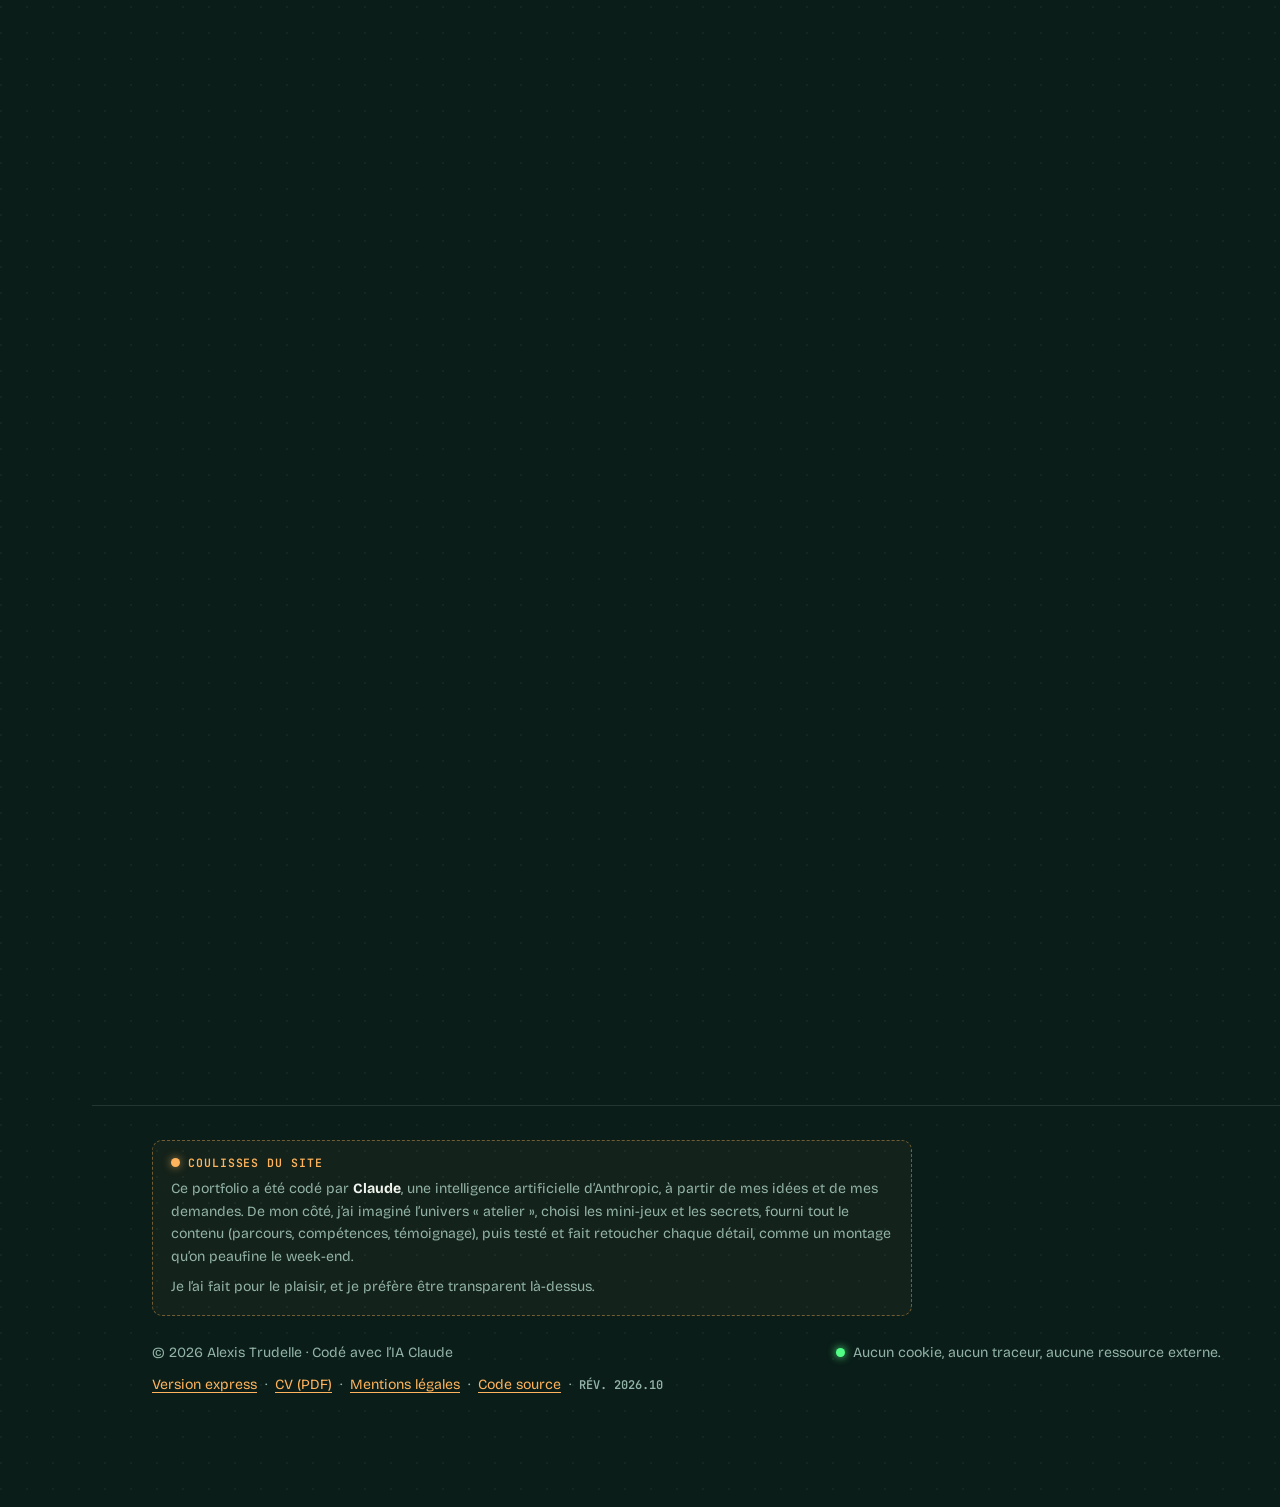
==== commit 101ec90c: "pc plus grand + infos pieces" ====
--- a/site/index.html
+++ b/site/index.html
@@ -1387,11 +1387,18 @@
 
           <!-- Défi 3 : démonter un PC portable, comme en atelier de reconditionnement -->
           <div class="defi defi-laptop" id="panel-laptop" role="tabpanel" aria-labelledby="tab-laptop" hidden>
+            <div class="lt-bench" role="group" aria-label="Établi">
+              <button class="lt-wrist" type="button" data-lt-wrist aria-pressed="false">Bracelet antistatique</button>
+              <div class="lt-tools" role="group" aria-label="Outils"></div>
+            </div>
+
             <div class="lt-main">
               <div class="lt-scene">
-                <div class="lt-flip">
-                  <svg class="lt-face lt-top" viewBox="-80 0 800 420" role="group" aria-label="PC portable fermé, vu de dessus, chargeur branché"></svg>
-                  <svg class="lt-face lt-bottom" viewBox="-80 0 800 420" role="group" aria-label="PC portable retourné, vu de dessous"></svg>
+                <div class="lt-view">
+                  <div class="lt-flip">
+                    <svg class="lt-face lt-top" viewBox="-48 0 736 420" role="group" aria-label="PC portable fermé, vu de dessus, chargeur branché"></svg>
+                    <svg class="lt-face lt-bottom" viewBox="-48 0 736 420" role="group" aria-label="PC portable retourné, vu de dessous"></svg>
+                  </div>
                 </div>
                 <p class="lt-esd-badge" aria-hidden="true">⏚ Bracelet relié à la terre</p>
                 <div class="lt-end" role="status" hidden>
@@ -1405,15 +1412,24 @@
               <div class="lt-bar">
                 <button class="btn btn-copper btn-sm" type="button" data-lt-flip>↻ Retourner le PC</button>
                 <button class="btn btn-ghost btn-sm" type="button" data-lt-hint>Indice</button>
+                <button class="btn btn-ghost btn-sm" type="button" data-lt-zoom aria-pressed="false"><span aria-hidden="true">🔍</span> Loupe ×2</button>
                 <button class="btn btn-ghost btn-sm" type="button" data-lt-reset>Recommencer</button>
                 <p class="lt-stats"><span aria-hidden="true">⏱</span> <b data-lt="time">0:00</b> · Erreurs <b data-lt="errors">0</b> · Vis <b data-lt="screws">0</b></p>
               </div>
             </div>
 
-            <aside class="lt-side" aria-label="Établi">
-              <p class="lt-side-title">Établi</p>
-              <button class="lt-wrist" type="button" data-lt-wrist aria-pressed="false">Bracelet antistatique</button>
-              <div class="lt-tools" role="group" aria-label="Outils"></div>
+            <!-- Fiche de la dernière pièce déposée (les pièces de la liste la rouvrent) -->
+            <section class="lt-card" aria-labelledby="lt-card-title">
+              <div class="lt-card-pic" aria-hidden="true"></div>
+              <div class="lt-card-body">
+                <p class="lt-card-kicker">Fiche pièce</p>
+                <h3 class="lt-card-title" id="lt-card-title">Chaque pièce a son rôle</h3>
+                <p class="lt-card-intro">À chaque pièce déposée, sa fiche s’affiche ici&nbsp;: à quoi elle sert, ce qu’on vérifie en atelier, et un détail à retenir. Les pièces de la liste «&nbsp;Pièces déposées&nbsp;» rouvrent leur fiche.</p>
+                <dl class="lt-card-facts" hidden></dl>
+              </div>
+            </section>
+
+            <aside class="lt-side" aria-label="Bac à vis et pièces déposées">
               <p class="lt-side-title">Bac magnétique <small>(rangement automatique)</small></p>
               <ul class="lt-tray"></ul>
               <p class="lt-side-title">Pièces déposées <b data-lt="parts">0</b>/<span data-lt="total">14</span></p>
--- a/site/assets/css/style.css
+++ b/site/assets/css/style.css
@@ -2779,9 +2779,21 @@
 .defis-tabs [aria-selected="true"] { background: var(--copper); color: #1a0d02; }
 
 /* Démontage d'un PC portable */
-.defi-laptop { display: grid; grid-template-columns: minmax(0, 1.5fr) minmax(250px, 0.7fr); gap: 22px; align-items: start; }
-.lt-scene { position: relative; perspective: 1700px; }
-.lt-flip { position: relative; aspect-ratio: 800 / 420; transform-style: preserve-3d; transition: transform 0.9s var(--out); }
+/* outils en haut, le PC en grand, puis la fiche pièce et le bac */
+.defi-laptop { display: grid; grid-template-columns: minmax(0, 1.5fr) minmax(260px, 1fr); grid-template-areas: "bench bench" "main main" "card side"; gap: 16px 22px; align-items: start; }
+.lt-bench { grid-area: bench; display: grid; grid-template-columns: minmax(0, 1fr) minmax(0, 3fr); gap: 8px; }
+.lt-main { grid-area: main; }
+.lt-card { grid-area: card; }
+.lt-side { grid-area: side; }
+/* le PC prend toute la largeur, sans dépasser la hauteur de l'écran */
+.lt-scene { position: relative; width: min(100%, max(560px, 128vh)); margin-inline: auto; }
+.lt-view { perspective: 1700px; border-radius: 16px; }
+.lt-flip { position: relative; aspect-ratio: 736 / 420; transform-style: preserve-3d; transition: transform 0.9s var(--out); }
+/* loupe ×2 : la vue garde sa taille et défile (glisser à la souris, au doigt ou à la molette) */
+.lt-scene.is-zoomed .lt-view { aspect-ratio: 736 / 420; overflow: auto; overscroll-behavior: contain; scrollbar-width: thin; background: #0b100e; }
+.lt-scene.is-zoomed .lt-flip { width: 200%; }
+.lt-view.is-panning, .lt-view.is-panning * { cursor: grabbing !important; }
+[data-lt-zoom][aria-pressed="true"] { border-color: var(--copper); background: rgba(224, 130, 31, 0.18); color: var(--silk); }
 .lt-flip.is-flipped { transform: rotateY(180deg); }
 .reduce-motion .lt-flip { transition: none; }
 .lt-face { position: absolute; inset: 0; display: block; width: 100%; height: 100%; backface-visibility: hidden; -webkit-backface-visibility: hidden; user-select: none; -webkit-user-select: none; }
@@ -2804,7 +2816,7 @@
 .lt-side-title { margin: 6px 0 0; font: 600 0.72rem var(--mono); letter-spacing: 0.08em; text-transform: uppercase; color: var(--copper-hi); }
 .lt-side-title small { text-transform: none; letter-spacing: 0; color: var(--muted); }
 .lt-side-title b { color: var(--silk); }
-.lt-tools { display: grid; gap: 6px; }
+.lt-tools { display: grid; grid-template-columns: repeat(3, minmax(0, 1fr)); gap: 8px; }
 .lt-wrist,
 .lt-tool { display: flex; align-items: center; gap: 10px; width: 100%; padding: 9px 12px; border: 1px solid var(--line); border-radius: 12px; background: rgba(255, 255, 255, 0.03); color: var(--text); font: 600 0.88rem var(--font); text-align: left; cursor: var(--cur-hand); transition: border-color 0.15s, background 0.15s; }
 .lt-wrist:hover,
@@ -2828,6 +2840,24 @@
 .lt-parts .is-done { color: var(--led-green); }
 .lt-parts .is-done::after { content: " ✔"; }
 .lt-side .learn { margin: 4px 0 0; }
+.lt-part-btn { padding: 0; border: 0; background: none; color: inherit; font: inherit; text-align: left; text-decoration: underline dotted; text-underline-offset: 3px; cursor: var(--cur-hand); }
+.lt-part-btn:hover,
+.lt-part-btn[aria-current="true"] { color: var(--silk); text-decoration-style: solid; }
+/* Fiche pièce : le dessin de la pièce déposée et ce qu'il faut en savoir */
+.lt-card { display: grid; gap: 14px; padding: 18px; border: 1px solid var(--line); border-radius: var(--radius); background: var(--bg-2); }
+/* le dessin de la pièce en bandeau : les pièces larges (batterie, carte mère, clavier) restent lisibles */
+.lt-card-pic { display: grid; place-items: center; height: 170px; padding: 14px; border-radius: 14px; background: radial-gradient(ellipse at 50% 40%, #26322e, #0c1110 75%); }
+.lt-card-pic:empty::before { content: "🔧"; font-size: 2.4rem; opacity: 0.45; }
+.lt-card-pic svg { display: block; width: 100%; height: 100%; filter: drop-shadow(0 6px 8px rgba(0, 0, 0, 0.6)); }
+.lt-card-kicker { margin: 0; font: 600 0.72rem var(--mono); letter-spacing: 0.08em; text-transform: uppercase; color: var(--copper-hi); }
+.lt-card-title { margin: 2px 0 10px; font: 750 1.2rem var(--font); color: var(--silk); }
+.lt-card-intro { margin: 0; font-size: 0.92rem; color: var(--muted); }
+.lt-card-facts { display: grid; gap: 10px; margin: 0; }
+.lt-card-facts[hidden] { display: none; }
+.lt-card-facts dt { font: 650 0.76rem var(--mono); letter-spacing: 0.04em; color: var(--gold); }
+.lt-card-facts dd { margin: 2px 0 0; font-size: 0.92rem; line-height: 1.5; color: var(--text); }
+.lt-card.is-new { animation: lt-card-in 0.45s var(--out); }
+@keyframes lt-card-in { from { opacity: 0; transform: translateY(8px); } }
 /* SVG du portable */
 .lt-hit { fill: transparent; stroke: transparent; stroke-width: 2.5; cursor: var(--cur-hand); outline: none; }
 .lt-hit:focus-visible { stroke: var(--gold); stroke-dasharray: 5 4; }
@@ -2893,11 +2923,15 @@
 .lt-screw.is-loose .lt-screw-head { filter: brightness(1.25) drop-shadow(0 2px 1px rgba(0, 0, 0, 0.7)); }
 .lt-label-light { fill: #d9dcd8; }
 @media (max-width: 900px) {
-  .defi-laptop { grid-template-columns: minmax(0, 1fr); gap: 14px; }
+  .defi-laptop { grid-template-columns: minmax(0, 1fr); grid-template-areas: "bench" "main" "card" "side"; gap: 14px; }
   .lt-stats { margin-left: 0; }
-  /* Sur téléphone, les outils tiennent sur une rangée, juste sous le PC */
+  /* Sur téléphone : le bracelet sur une ligne, les 3 outils sur la suivante, juste au-dessus du PC */
+  .lt-bench { grid-template-columns: minmax(0, 1fr); }
   .lt-side { padding: 12px; }
-  .lt-tools { grid-template-columns: repeat(3, minmax(0, 1fr)); }
+  .lt-card { padding: 14px; }
+  /* le PC est petit sur téléphone : le bilan de fin s'affiche dessous plutôt que par-dessus */
+  .lt-end { position: static; margin-top: 10px; }
+  .lt-card-pic { height: 130px; }
   .lt-tool { flex-direction: column; gap: 4px; padding: 8px 4px; font-size: 0.76rem; text-align: center; }
   .lt-tool .lt-tool-art { width: 100%; max-width: 84px; }
   .lt-tool .lt-tool-name small { display: none; }
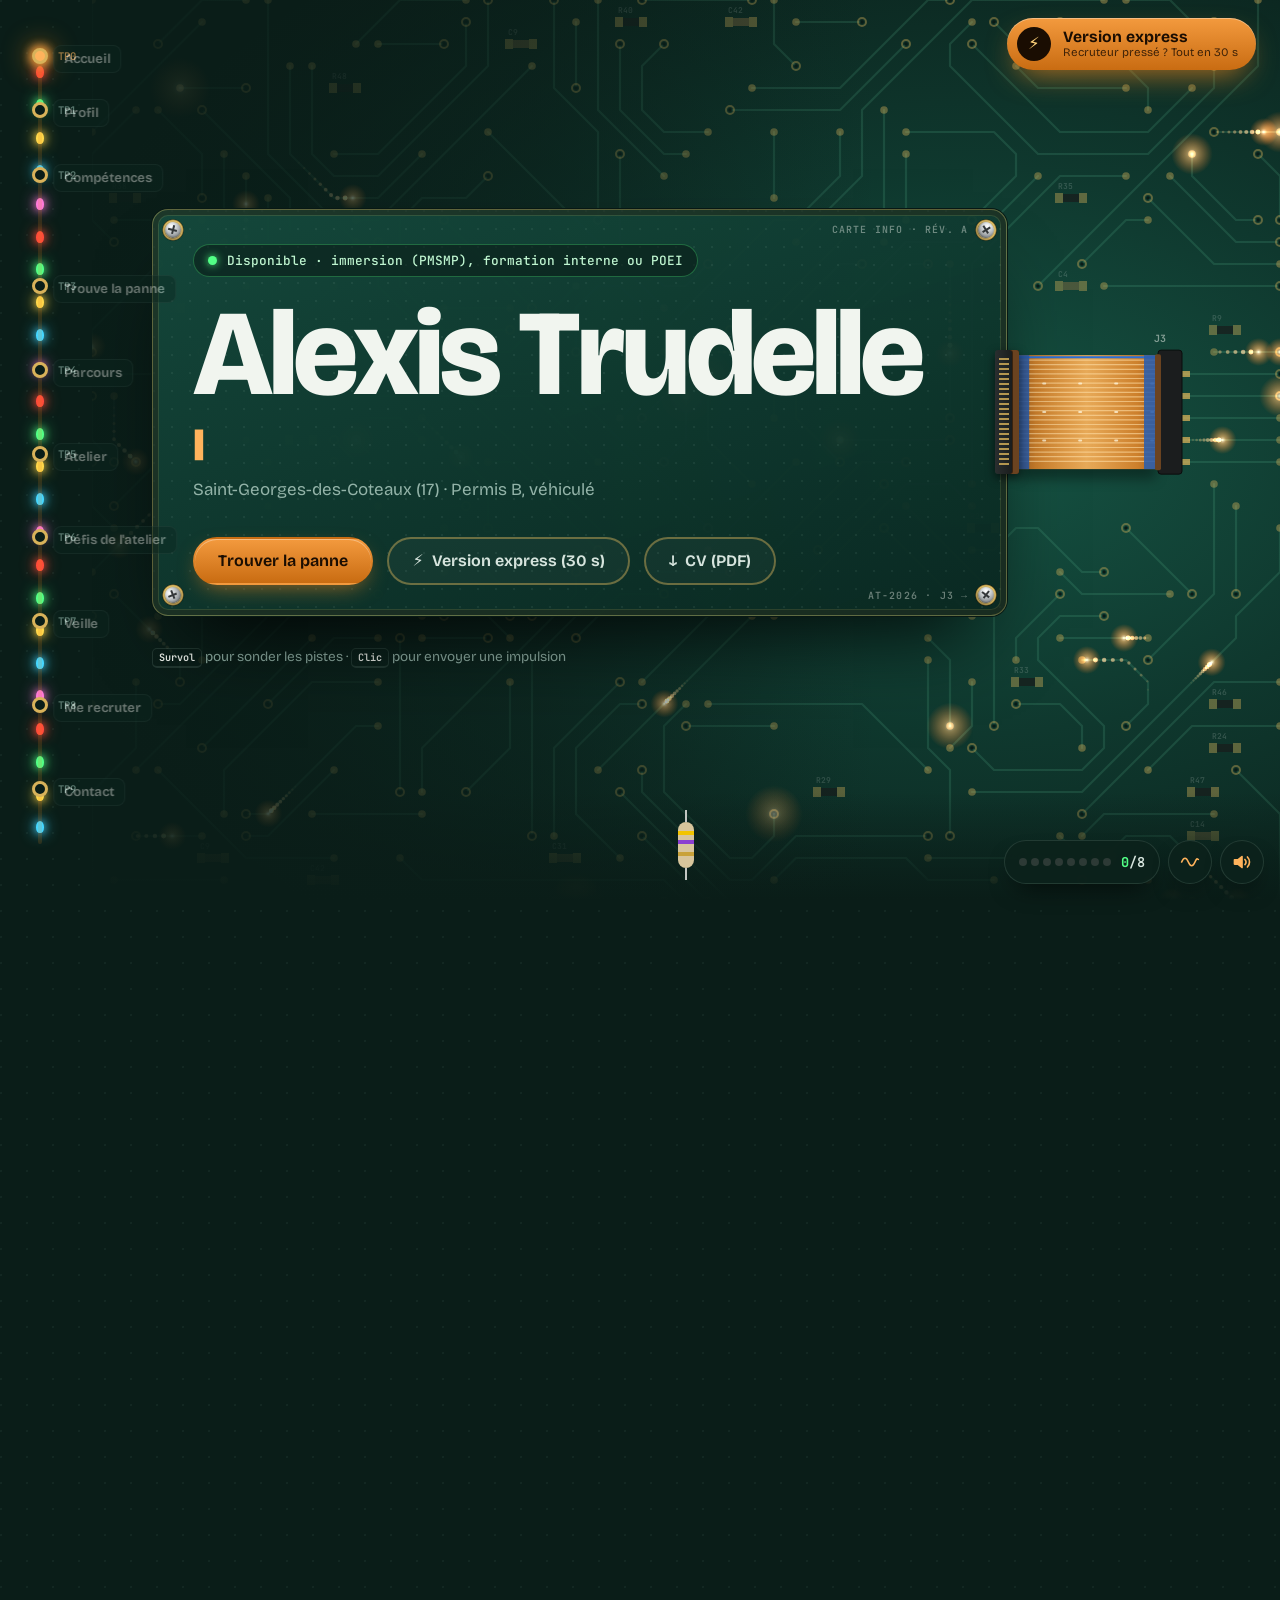
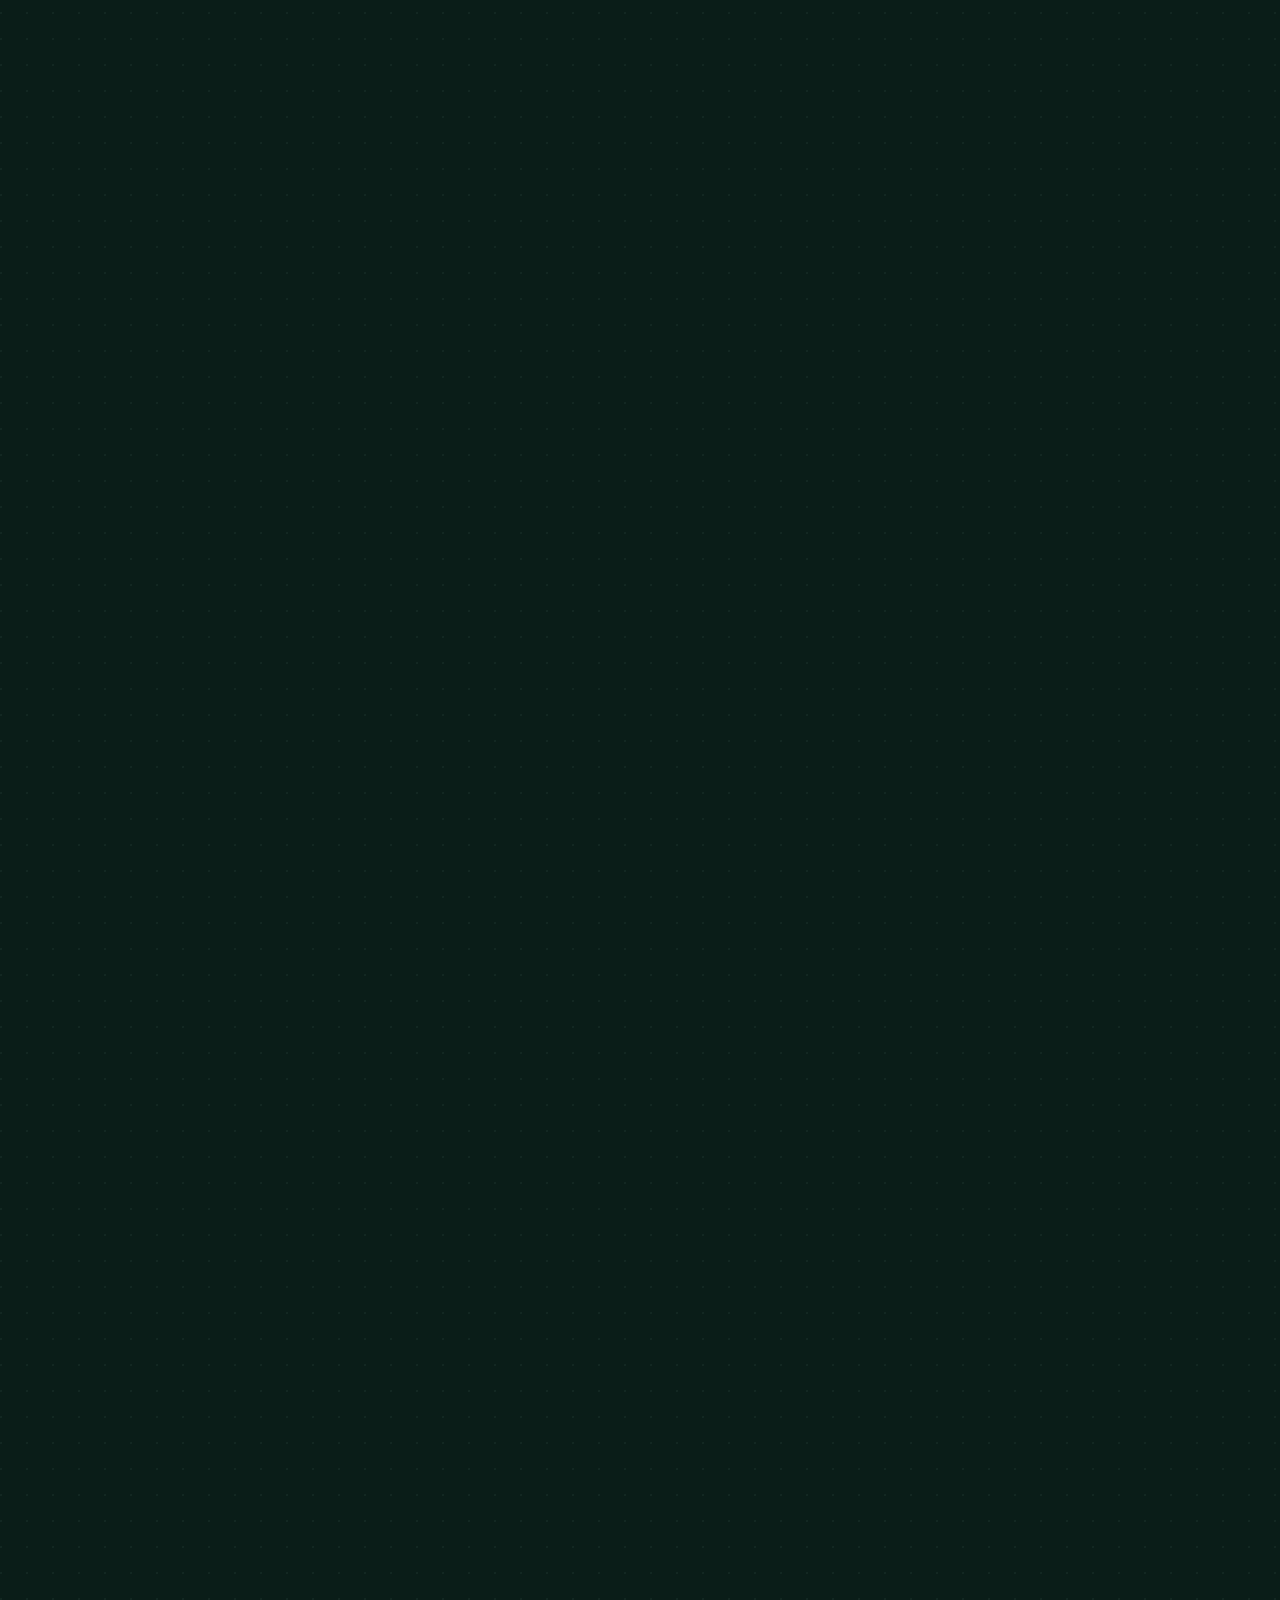
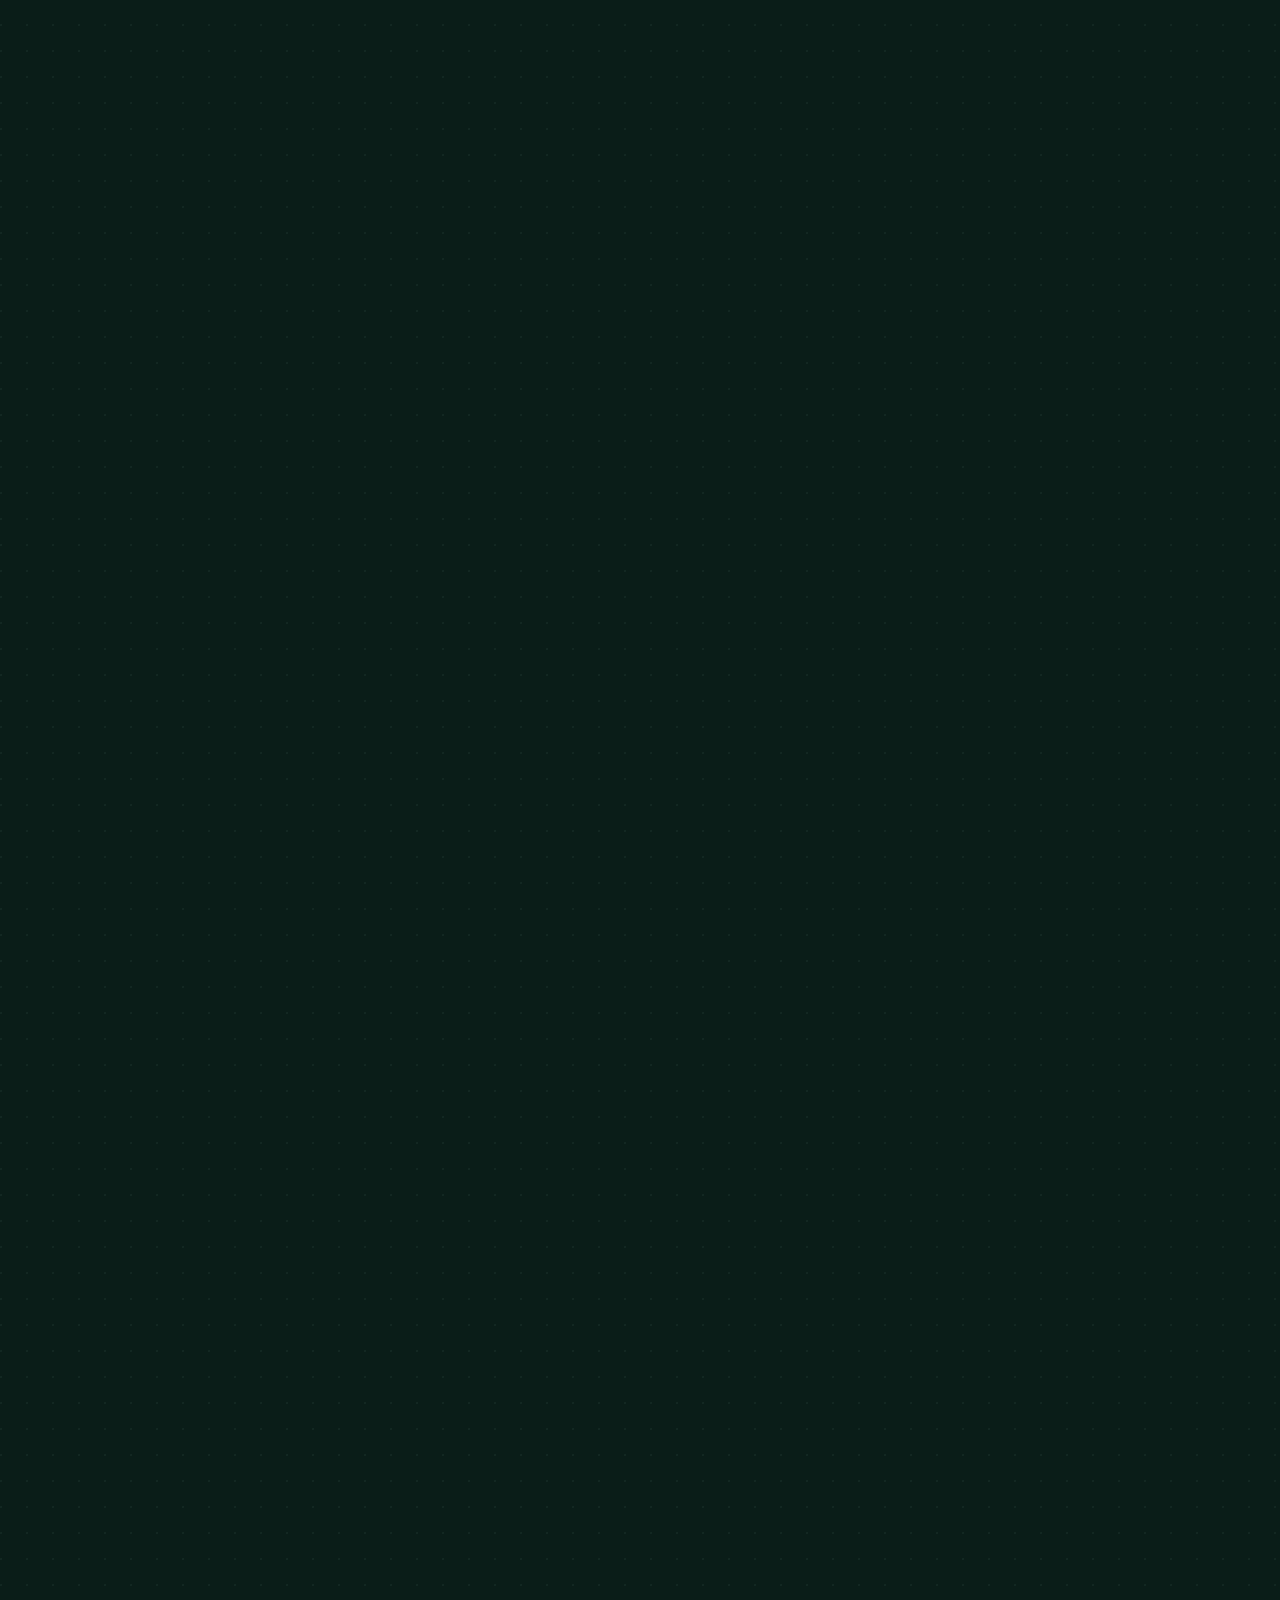
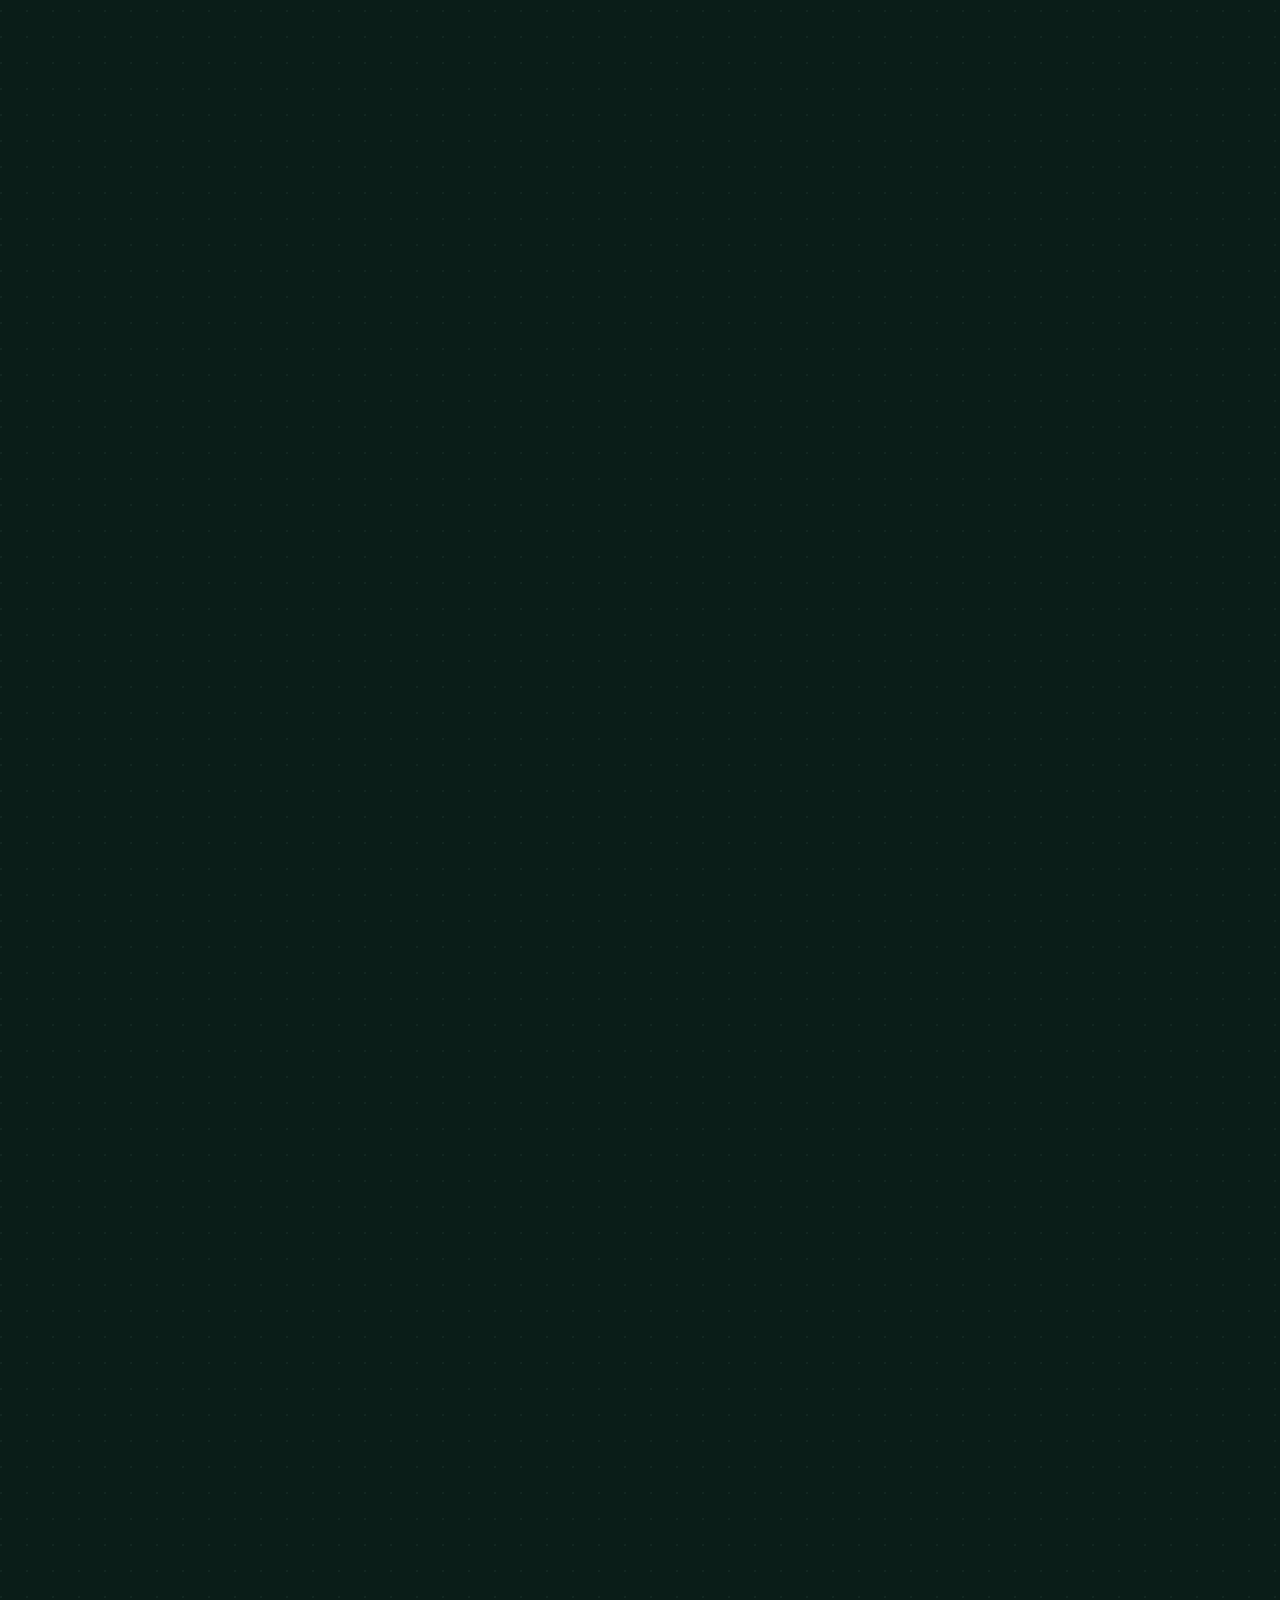
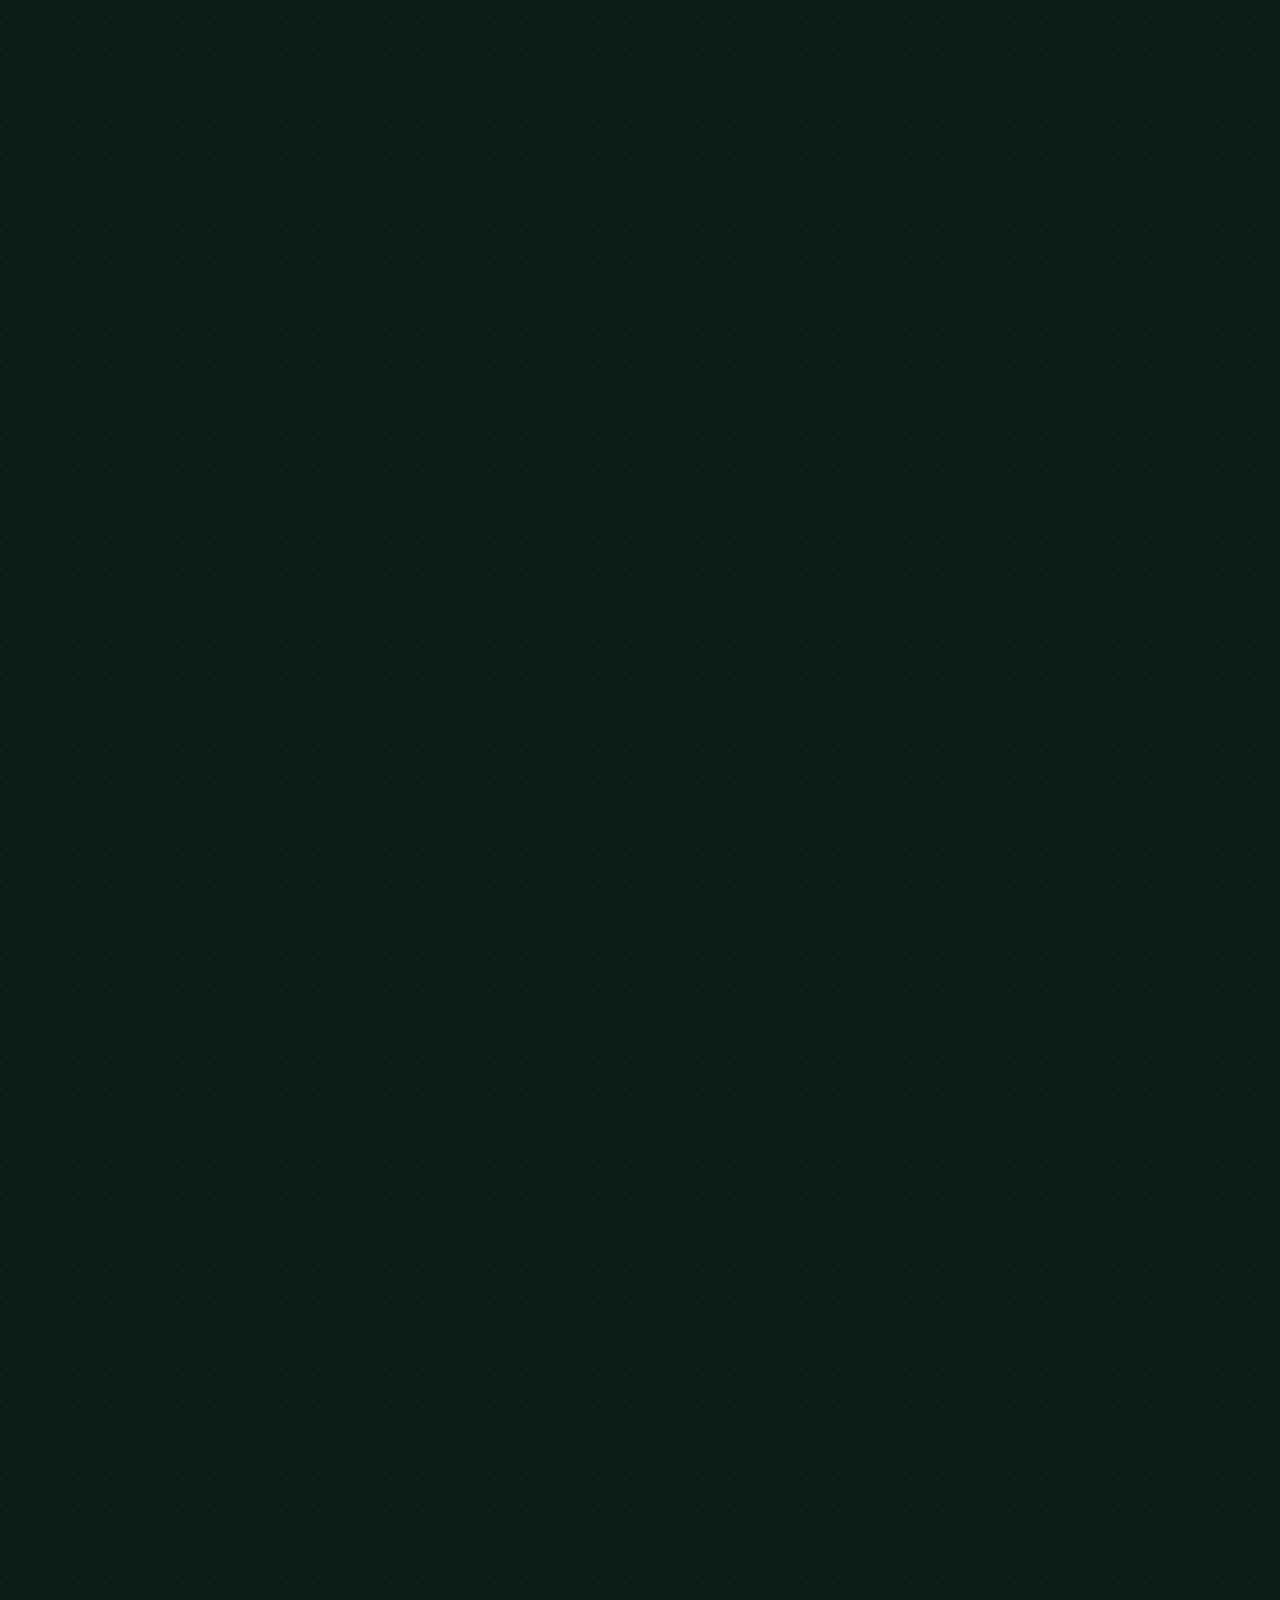
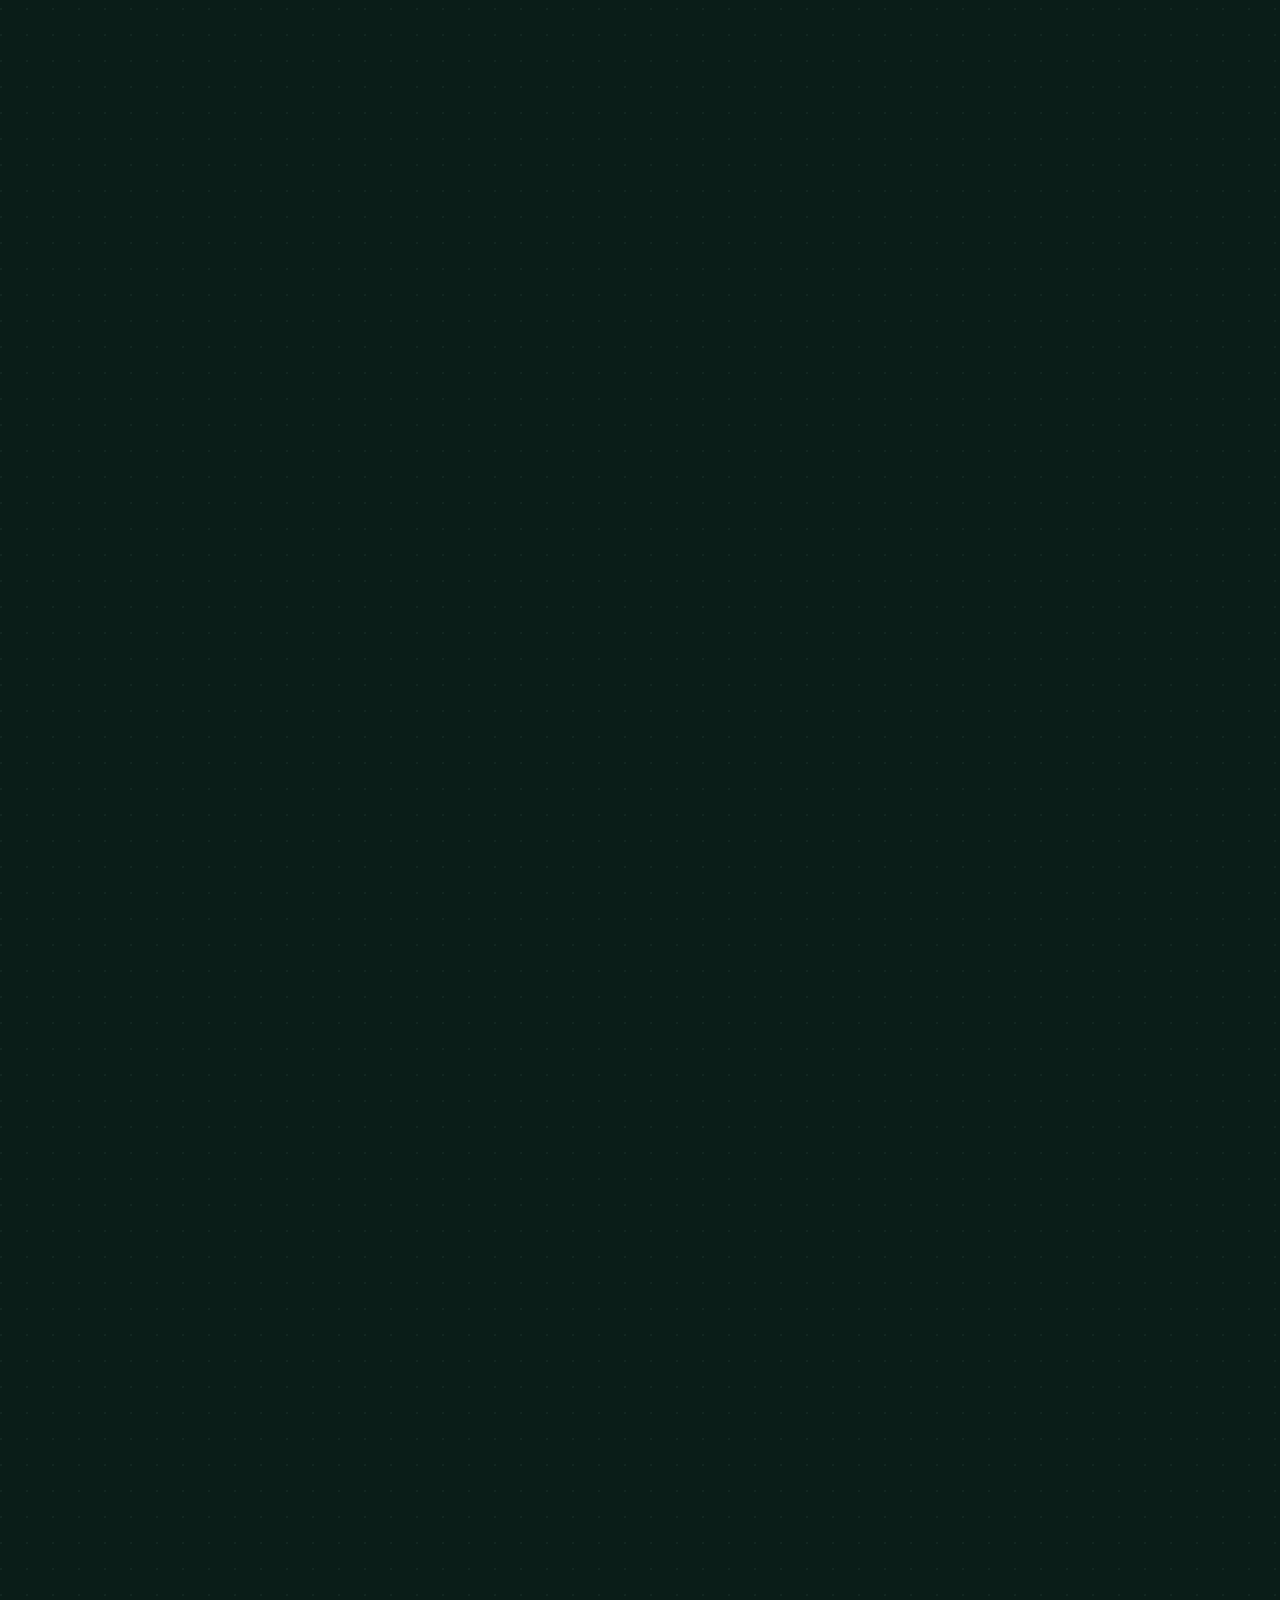
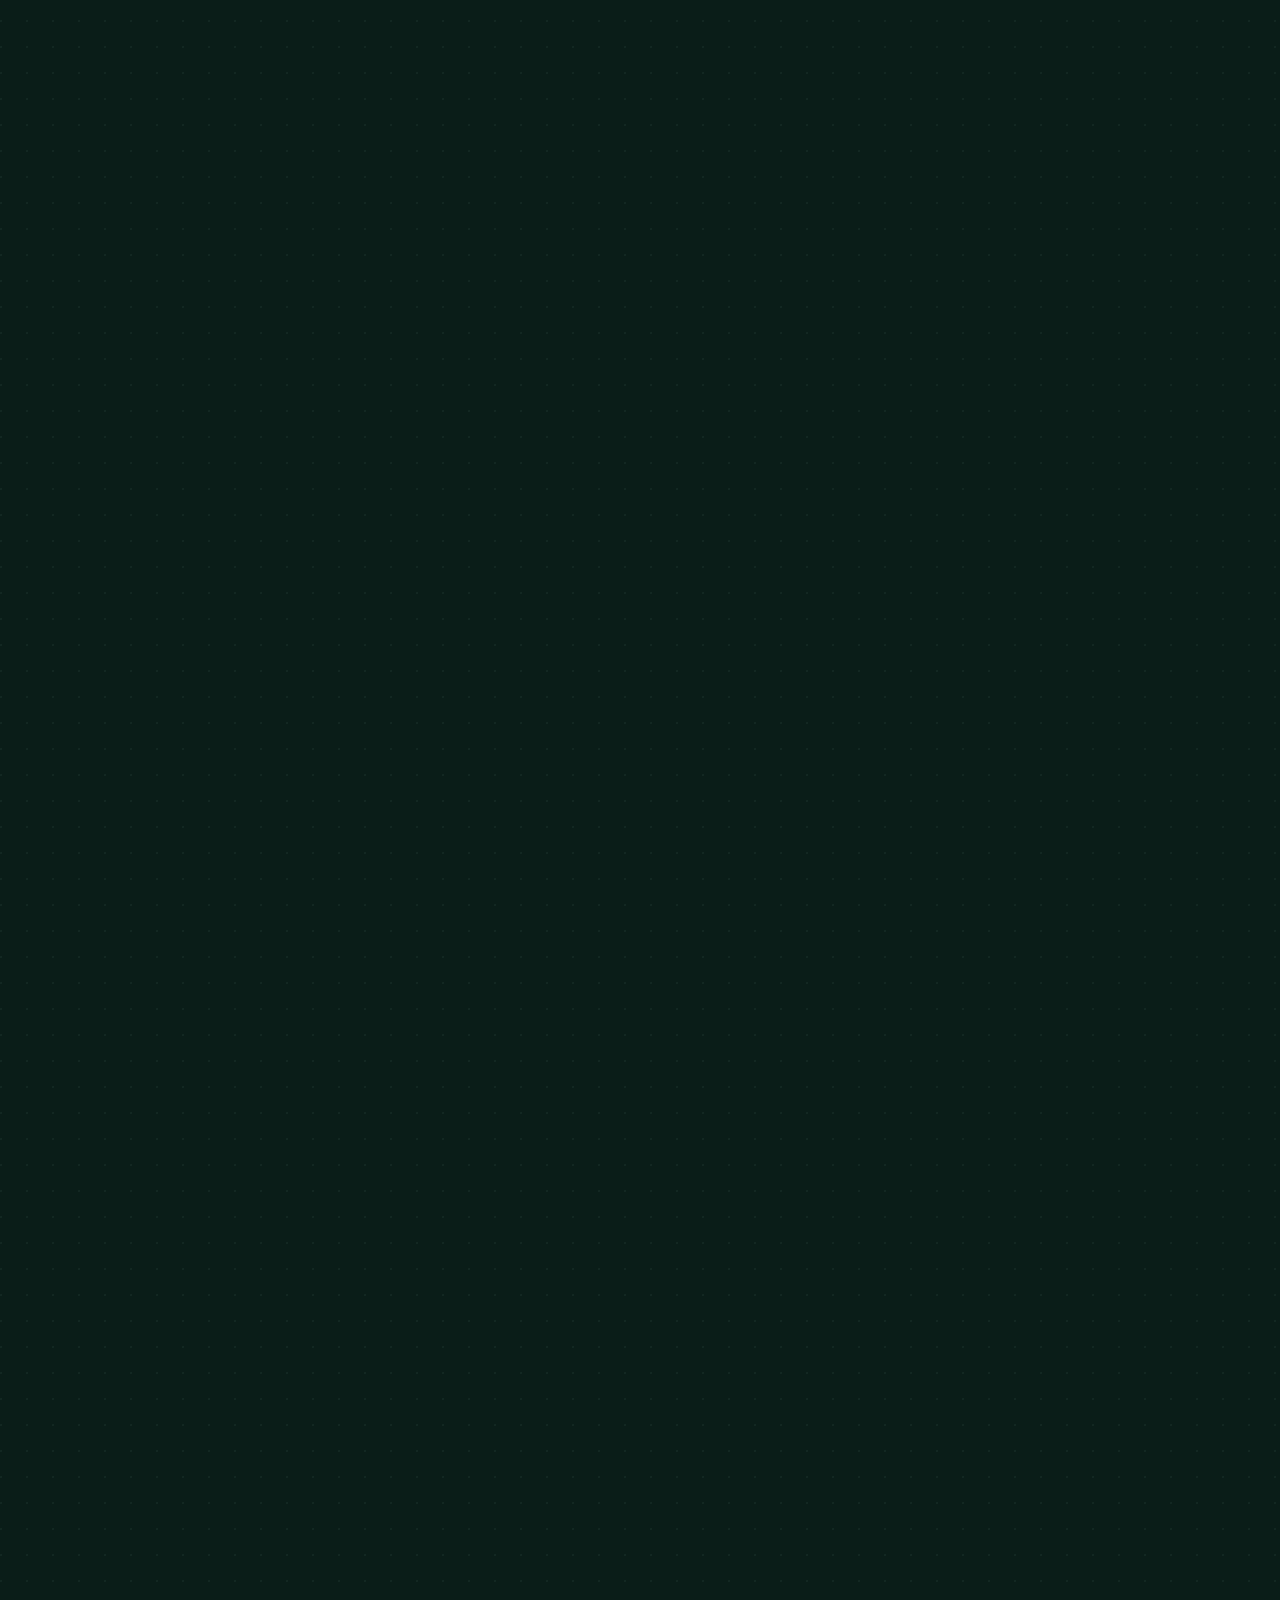
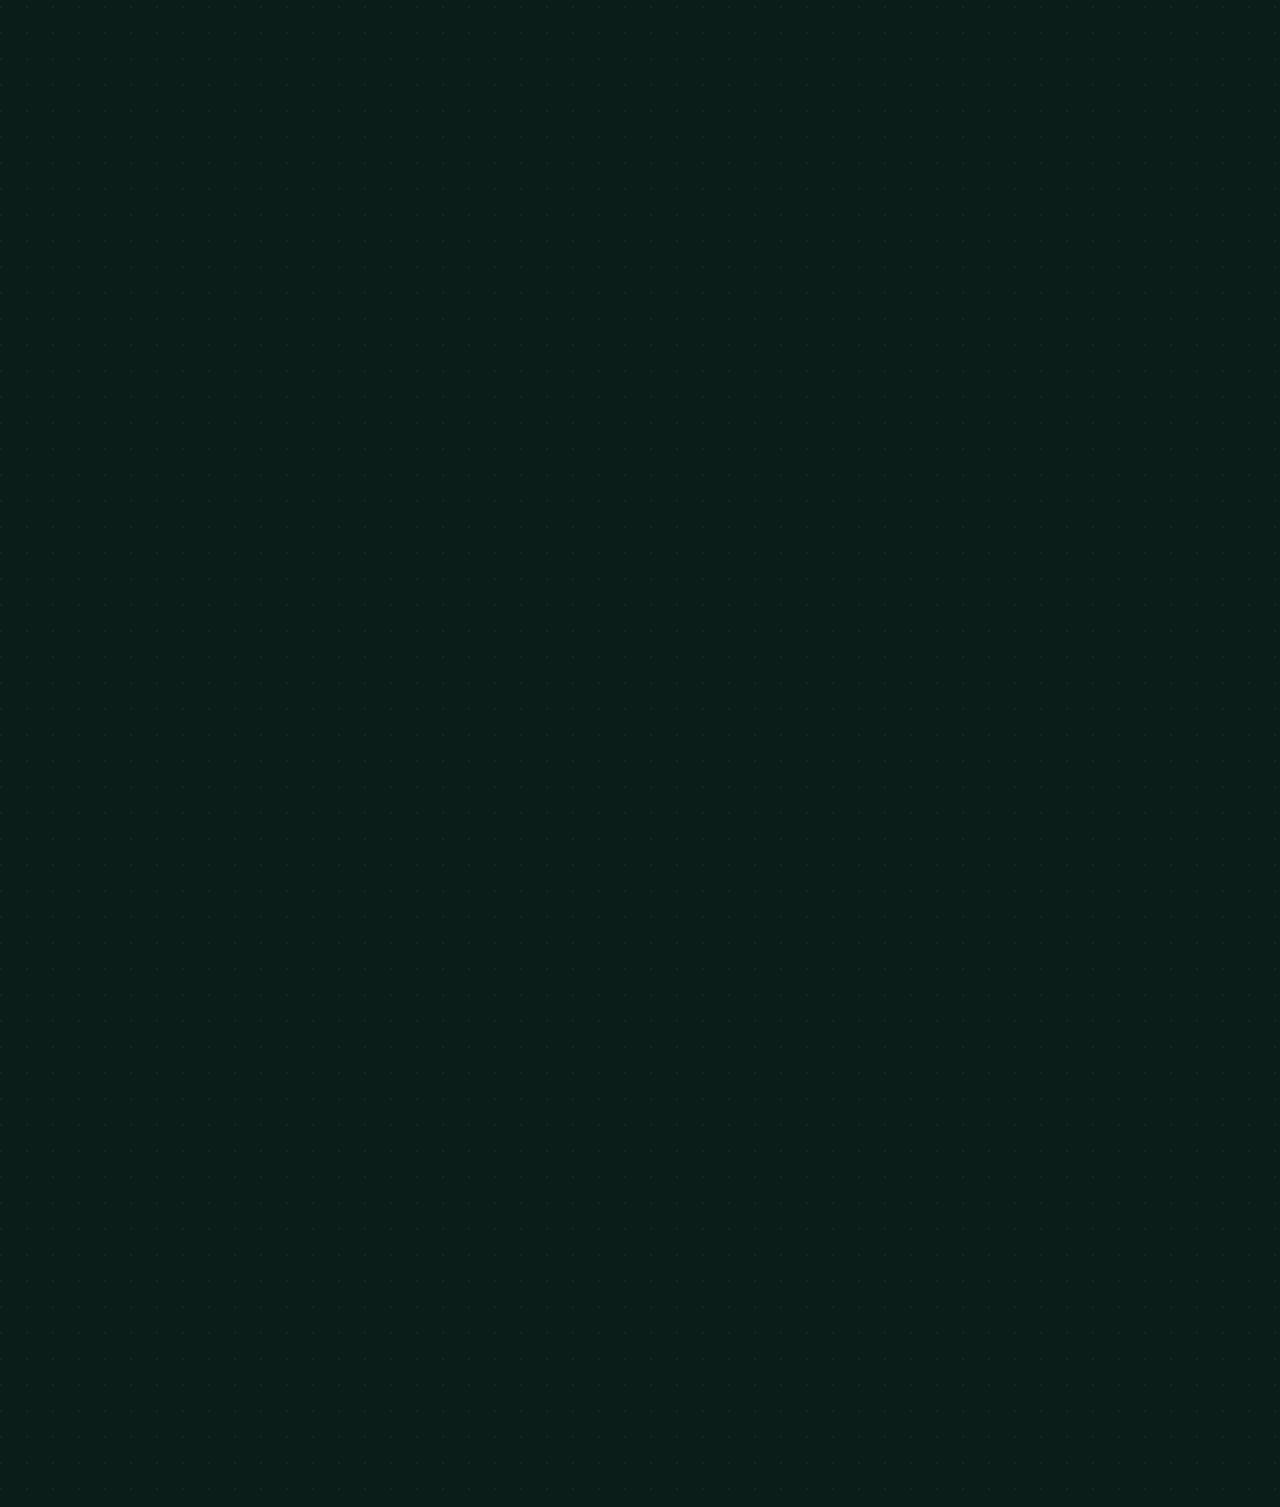
==== commit c259034b: "impression plus lisible" ====
--- a/site/index.html
+++ b/site/index.html
@@ -1938,11 +1938,18 @@
       </section>
 
       <div class="xp-contact">
+        <h3 class="xp-print">Contact</h3>
         <div class="xp-coords" hidden>
           <button class="cc-value" type="button" data-xp-copy="email"></button>
           <button class="cc-value" type="button" data-xp-copy="phone"></button>
         </div>
-        <p class="xp-print-only">Contact : voir le CV · https://nameho.github.io</p>
+        <p class="xp-print-only">Coordonnées : sur le CV ou via le site</p>
+        <!-- Version imprimée : lien et QR code vers le portfolio interactif -->
+        <p class="xp-print xp-site">nameho.github.io</p>
+        <figure class="xp-print xp-qr">
+          <svg viewBox="0 0 25 25" shape-rendering="crispEdges" aria-hidden="true" focusable="false"><path stroke="#0f3a30" d="M0 0.5h7m4 0h2m1 0h1m1 0h1m1 0h7M0 1.5h1m5 0h1m7 0h3m1 0h1m5 0h1M0 2.5h1m1 0h3m1 0h1m1 0h1m2 0h1m3 0h1m2 0h1m1 0h3m1 0h1M0 3.5h1m1 0h3m1 0h1m1 0h4m1 0h2m3 0h1m1 0h3m1 0h1M0 4.5h1m1 0h3m1 0h1m1 0h3m1 0h2m2 0h1m1 0h1m1 0h3m1 0h1M0 5.5h1m5 0h1m1 0h4m3 0h2m1 0h1m5 0h1M0 6.5h7m1 0h1m1 0h1m1 0h1m1 0h1m1 0h1m1 0h7M8 7.5h2m1 0h1m4 0h1M0 8.5h1m1 0h5m4 0h5m2 0h5M0 9.5h2m1 0h2m2 0h2m1 0h1m3 0h1m1 0h1m2 0h1m3 0h1M0 10.5h1m4 0h2m1 0h3m3 0h2m2 0h1m1 0h2m1 0h2M0 11.5h2m1 0h3m2 0h2m2 0h1m1 0h1m1 0h5m3 0h1M0 12.5h2m4 0h1m4 0h1m1 0h2m2 0h2m1 0h1m1 0h3M0 13.5h2m2 0h1m3 0h2m2 0h1m6 0h1m1 0h1m1 0h1M0 14.5h1m2 0h1m2 0h2m2 0h1m2 0h1m1 0h3m1 0h3m1 0h2M0 15.5h1m1 0h1m2 0h1m2 0h1m1 0h1m1 0h1m3 0h5m3 0h1M0 16.5h1m2 0h1m2 0h1m3 0h1m1 0h2m2 0h5m1 0h1M8 17.5h3m2 0h1m1 0h2m3 0h2M0 18.5h7m3 0h5m1 0h1m1 0h1m1 0h1m1 0h3M0 19.5h1m5 0h1m1 0h4m4 0h1m3 0h2m2 0h1M0 20.5h1m1 0h3m1 0h1m1 0h1m2 0h10m1 0h1M0 21.5h1m1 0h3m1 0h1m1 0h1m3 0h2m1 0h1m1 0h2m1 0h5M0 22.5h1m1 0h3m1 0h1m1 0h2m5 0h2m4 0h2m1 0h1M0 23.5h1m5 0h1m2 0h3m2 0h8m2 0h1M0 24.5h7m1 0h7m2 0h8"/></svg>
+          <figcaption>Le portfolio interactif : diagnostics, soudure, démontage de PC portable</figcaption>
+        </figure>
         <div class="xp-actions">
           <button class="btn btn-copper" type="button" data-xp-reveal>Afficher mes coordonnées</button>
           <button class="btn btn-ghost" type="button" data-cv><span aria-hidden="true">↓</span> CV (PDF)</button>
@@ -1950,6 +1957,7 @@
           <button class="btn btn-ghost" type="button" data-dlg-close>Voir le site complet</button>
         </div>
       </div>
+      <p class="xp-print xp-foot">Alexis Trudelle · Technicien réparateur en électronique · nameho.github.io</p>
     </div>
   </dialog>
 
--- a/site/assets/css/style.css
+++ b/site/assets/css/style.css
@@ -2481,7 +2481,8 @@
 .xp-contact { display: grid; gap: 14px; padding-top: 16px; border-top: 1px dashed var(--line); }
 .xp-coords { display: flex; flex-wrap: wrap; gap: 10px 26px; }
 .xp-actions { display: flex; flex-wrap: wrap; gap: 10px; }
-.xp-print-only { display: none; }
+.xp-print-only,
+.xp-print { display: none; }
 
 /* CV : test anti-robot (brancher la fiche) */
 dialog.cv-gate { width: min(520px, calc(100vw - 24px)); padding: 24px 24px 20px; }
@@ -3472,31 +3473,133 @@
 .hud-secrets li.done span:last-child { color: var(--led-green); }
 
 /* ==========================================================================
-   v2 · Impression de la version express (Ctrl+P ou bouton « Imprimer »)
+   Impression de la version express (Ctrl+P ou bouton « Imprimer ») : un CV d'une page A4.
+   Fond blanc, texte presque noir et quelques touches de couleur seulement, pour épargner
+   les cartouches : titres verts, puces et filets cuivre, QR code vers le portfolio.
    ========================================================================== */
 @media print {
-  @page { margin: 12mm; }
-  html, body { background: #fff !important; }
-  body { padding: 0 !important; color: #111; }
+  @page { size: A4; margin: 11mm 12mm; }
+  html { -webkit-print-color-adjust: exact; print-color-adjust: exact; }
+  html, body { background: #ffffff !important; }
+  body { margin: 0; padding: 0 !important; }
   body > *:not(.express) { display: none !important; }
   dialog.express {
     display: block !important;
     position: static;
+    inset: auto;
     width: auto;
+    height: auto;
     max-width: none;
     max-height: none;
+    margin: 0;
+    padding: 0;
     overflow: visible;
     border: 0;
     box-shadow: none;
-    background: #fff;
+    background: #ffffff;
+    color: #1f2826;
+    font: 400 10pt/1.5 var(--font);
   }
-  .express *, .express *::before { color: #111 !important; background: transparent !important; box-shadow: none !important; text-shadow: none !important; }
-  .express .dlg-close, .express .xp-actions { display: none !important; }
-  .express .xp-block h3, .express .xp-kicker, .express .xp-role { color: #17594a !important; }
-  .express .xp-quote { border-left-color: #e0821f !important; }
+  dialog.express::backdrop { display: none; }
+  dialog.express,
+  .express * { outline: none !important; text-shadow: none !important; box-shadow: none !important; }
+  .express .dlg-close,
+  .express .xp-actions,
+  .express .xp-kicker,
+  .express .led { display: none !important; }
+  .express .xp-print { display: block; }
   .express:not(.has-coords) .xp-print-only { display: block; }
+
+  /* en-tête sur toute la largeur, puis colonne latérale (contact, QR, recrutement) et colonne principale */
+  .xp-sheet {
+    display: grid;
+    grid-template-columns: 54mm minmax(0, 1fr);
+    grid-template-areas:
+      "head head"
+      "side avail"
+      "side bref"
+      "side comp"
+      "hire exp"
+      "hire form"
+      "hire quote"
+      "foot foot";
+    column-gap: 8mm;
+    padding: 0;
+  }
+  .xp-grid { display: contents; }
+  .xp-grid > :nth-child(1) { grid-area: bref; }
+  .xp-grid > :nth-child(2) { grid-area: comp; }
+  .xp-grid > :nth-child(3) { grid-area: exp; }
+  .xp-grid > :nth-child(4) { grid-area: form; }
+  .xp-grid > .xp-block,
+  .express .xp-avail { margin: 0 0 6mm; }
+
+  /* en-tête : puce « AT » au trait, nom, métier, infos pratiques, filet cuivre */
+  .express .xp-head { grid-area: head; display: flex; align-items: center; justify-content: flex-start; gap: 5.5mm; margin: 0 0 6.5mm; padding: 0 0 5mm; border-bottom: 0.6mm solid #e0821f; }
+  .express .xp-head::before {
+    content: "AT";
+    flex: none;
+    display: grid;
+    place-items: center;
+    width: 13mm;
+    height: 14.5mm;
+    border: 0.35mm solid #1f2826;
+    border-inline: 1.1mm dotted #1f2826;
+    border-radius: 1.6mm;
+    font: 700 11pt var(--mono);
+    color: #1f2826;
+  }
+  .express .xp-head h2 { margin: 0; font: 800 26pt/1.05 var(--font); letter-spacing: -0.01em; color: #121b18; }
+  .express .xp-role { margin: 1.6mm 0 0; font: 600 11pt var(--mono); color: #b0601a; }
+  .express .xp-meta { margin: 1.2mm 0 0; font-size: 9.6pt; color: #55625e; }
+
+  /* disponibilité : simple cadre fin */
+  .express .xp-avail { grid-area: avail; display: block; padding: 2.4mm 3.6mm; border: 0.3mm solid #2e8a5b; border-radius: 1.6mm; background: none; font-size: 10pt; }
+  .express .xp-avail::before { content: "●"; margin-right: 1.6mm; color: #2e8a5b; }
+  .express .xp-avail b { color: #1e6b47; }
+
+  /* titres de section : petites capitales vertes, filet gris qui file jusqu'au bord */
+  .express h3 { display: flex; align-items: center; gap: 2.5mm; margin: 0 0 2.8mm; padding: 0; border: 0; font: 700 8.2pt var(--mono); letter-spacing: 0.12em; text-transform: uppercase; color: #17594a; }
+  .express h3::after { content: ""; flex: 1; border-top: 0.25mm solid #d5dfdb; }
+  .express h3.xp-print { display: flex; }
+
+  /* listes : petites puces carrées cuivre */
+  .express .xp-block ul { display: grid; gap: 1.7mm; margin: 0; padding: 0; list-style: none; font-size: 10pt; }
+  .express .xp-block li { position: relative; padding-left: 3.6mm; }
+  .express .xp-block li::before { content: ""; position: absolute; left: 0.3mm; top: 0.6em; width: 1.3mm; height: 1.3mm; border-radius: 0.3mm; background: #e0821f; }
+  .express .xp-block li b { color: #121b18; }
+
+  /* expériences et formations : frise (fil gris, ronds verts au trait) */
+  .express .xp-block .xp-dated { gap: 2mm; margin-left: 0.8mm; border-left: 0.3mm solid #cfdcd6; }
+  .express .xp-dated li { display: grid; grid-template-columns: 22mm minmax(0, 1fr); padding-left: 3.4mm; }
+  .express .xp-dated li::before { left: -1.15mm; top: 0.5em; width: 1.4mm; height: 1.4mm; border: 0.35mm solid #17594a; border-radius: 50%; background: #ffffff; }
+  .express .xp-dated span { min-width: 0; font: 700 8.6pt var(--mono); color: #17594a; }
+
+  /* témoignage : filet cuivre à gauche, sans fond */
+  .express .xp-quote { grid-area: quote; margin: 0.6mm 0 0; padding: 0.6mm 0 0.6mm 4mm; border-left: 0.6mm solid #e0821f; border-radius: 0; background: none; }
+  .express .xp-quote p { font-size: 10.6pt; font-style: italic; color: #1f2826; }
+  .express .xp-quote footer { margin-top: 1.4mm; font: 500 8.2pt var(--mono); color: #55625e; }
+
+  /* colonne latérale : séparée par un filet, sans aplat de couleur */
+  .express .xp-contact { grid-area: side; display: block; padding: 0 6mm 4mm 0; border: 0; border-right: 0.3mm solid #d5dfdb; }
+  .express .xp-hire { grid-area: hire; margin: 0; padding: 0 6mm 0 0; border-right: 0.3mm solid #d5dfdb; }
+  .express .xp-hire ul { font-size: 9.4pt; }
+  .express.has-coords .xp-coords { display: grid; gap: 2.8mm; }
+  .express .cc-value { display: block; padding: 0; border: 0; background: none; font: 600 8.1pt var(--mono); color: #1f2826; white-space: nowrap; }
   .express .cc-value::after { content: none !important; }
-  .express .led { display: none; }
+  .express .cc-value::before,
+  .express .xp-site::before { display: block; margin-bottom: 0.3mm; font: 700 6.6pt var(--mono); letter-spacing: 0.1em; text-transform: uppercase; color: #17594a; }
+  .express [data-xp-copy="email"]::before { content: "E-mail"; }
+  .express [data-xp-copy="phone"]::before { content: "Téléphone"; }
+  .express .xp-site { margin: 2.8mm 0 0; font: 600 8.6pt var(--mono); color: #1f2826; }
+  .express .xp-site::before { content: "Portfolio"; }
+  .express .xp-print-only { margin: 0; font-size: 8.6pt; color: #55625e; }
+  .express .xp-qr { display: grid; gap: 2mm; justify-items: start; margin: 4mm 0 0; }
+  .express .xp-qr svg { display: block; width: 26mm; height: 26mm; }
+  .express .xp-qr figcaption { font-size: 7.8pt; line-height: 1.35; color: #55625e; }
+
+  /* pied de page */
+  .express .xp-foot { grid-area: foot; margin: 5mm 0 0; padding-top: 2.4mm; border-top: 0.3mm solid #d5dfdb; font: 500 7.4pt var(--mono); letter-spacing: 0.04em; text-align: center; color: #6b7774; }
 }
 
 @media (max-width: 1080px) {
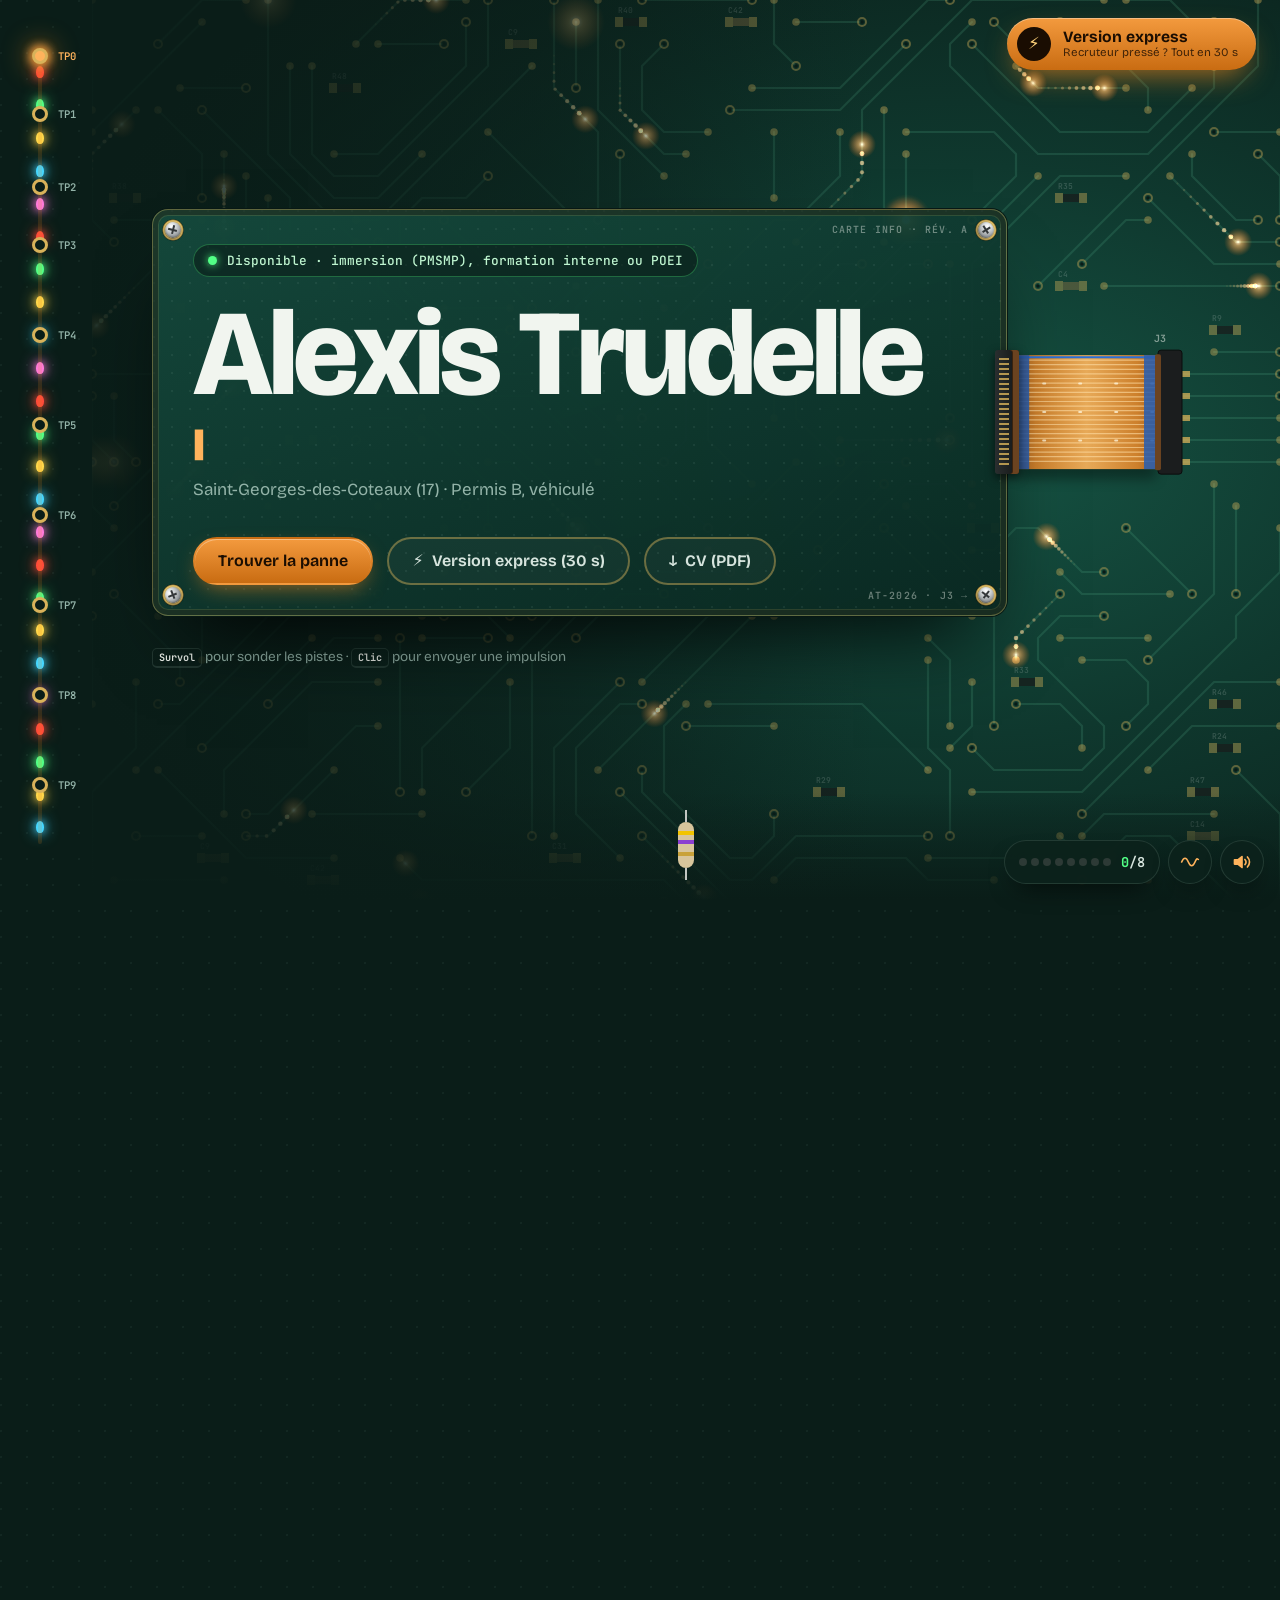
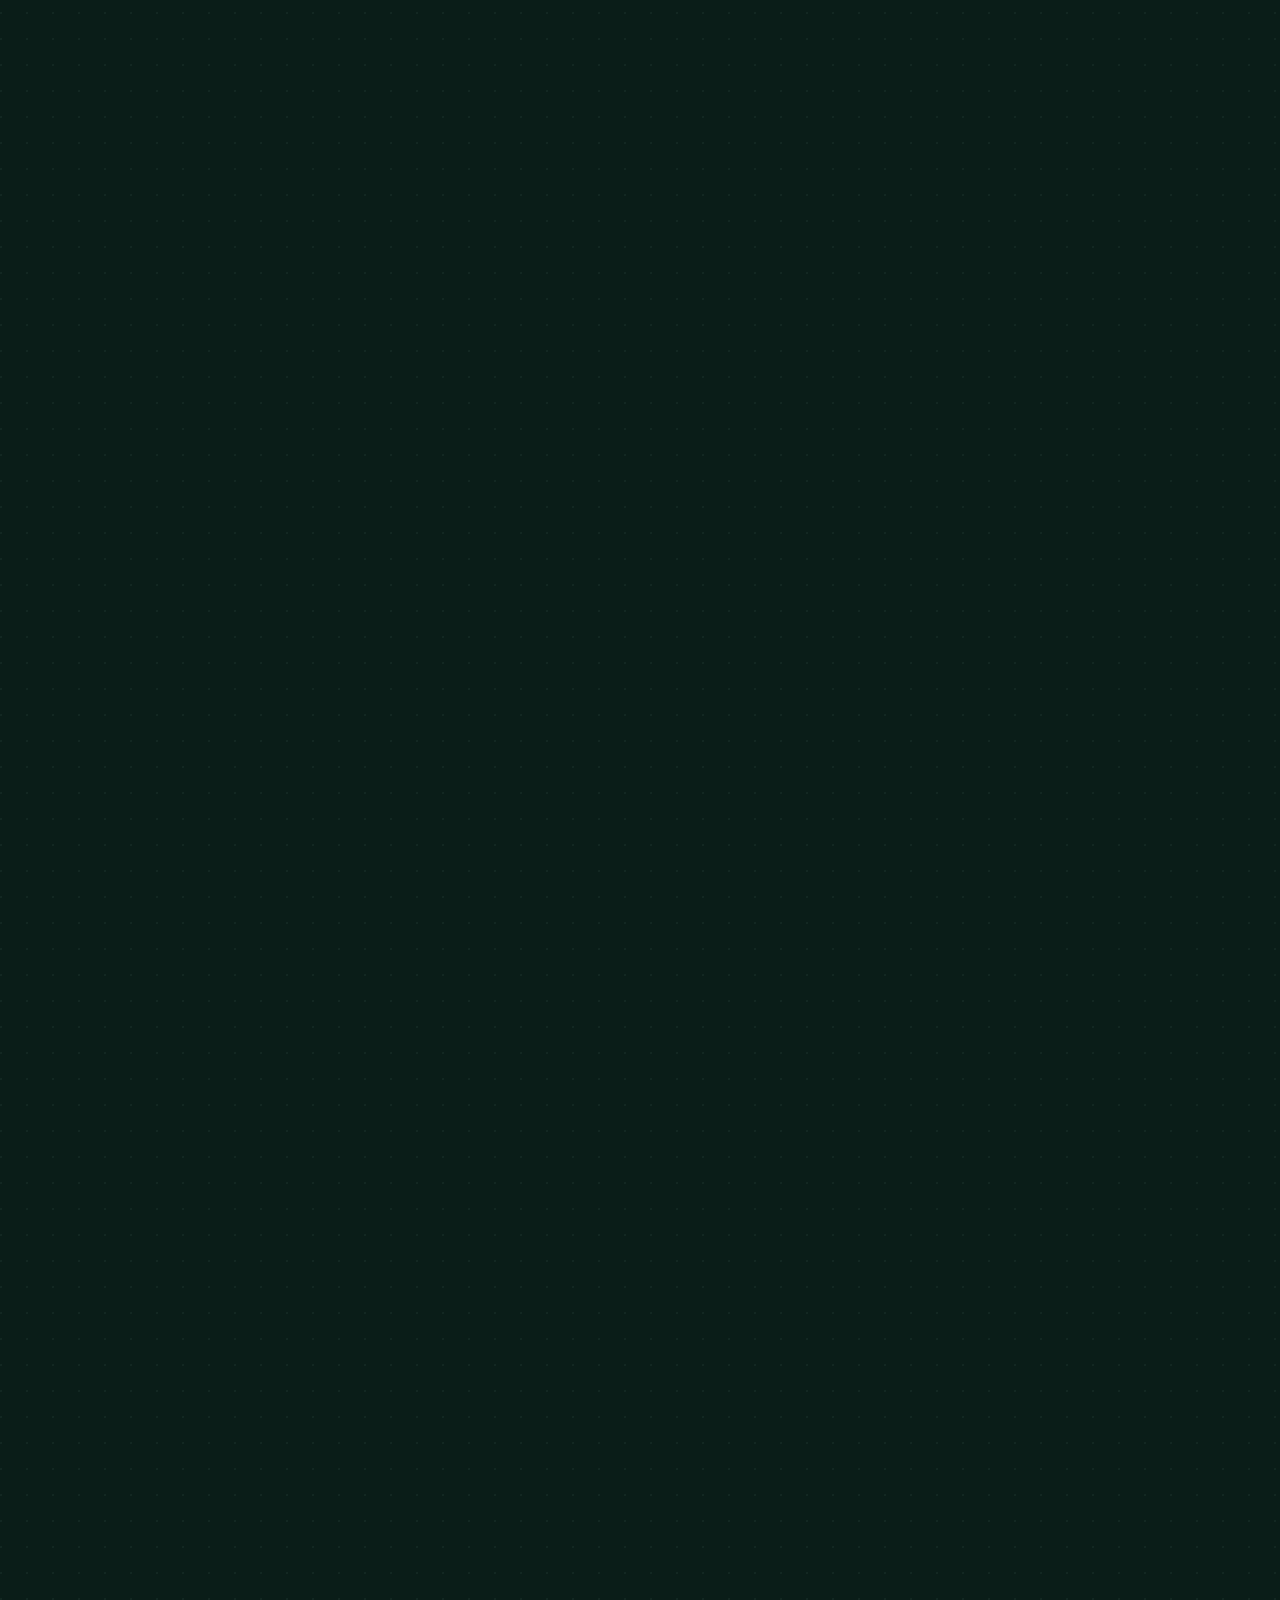
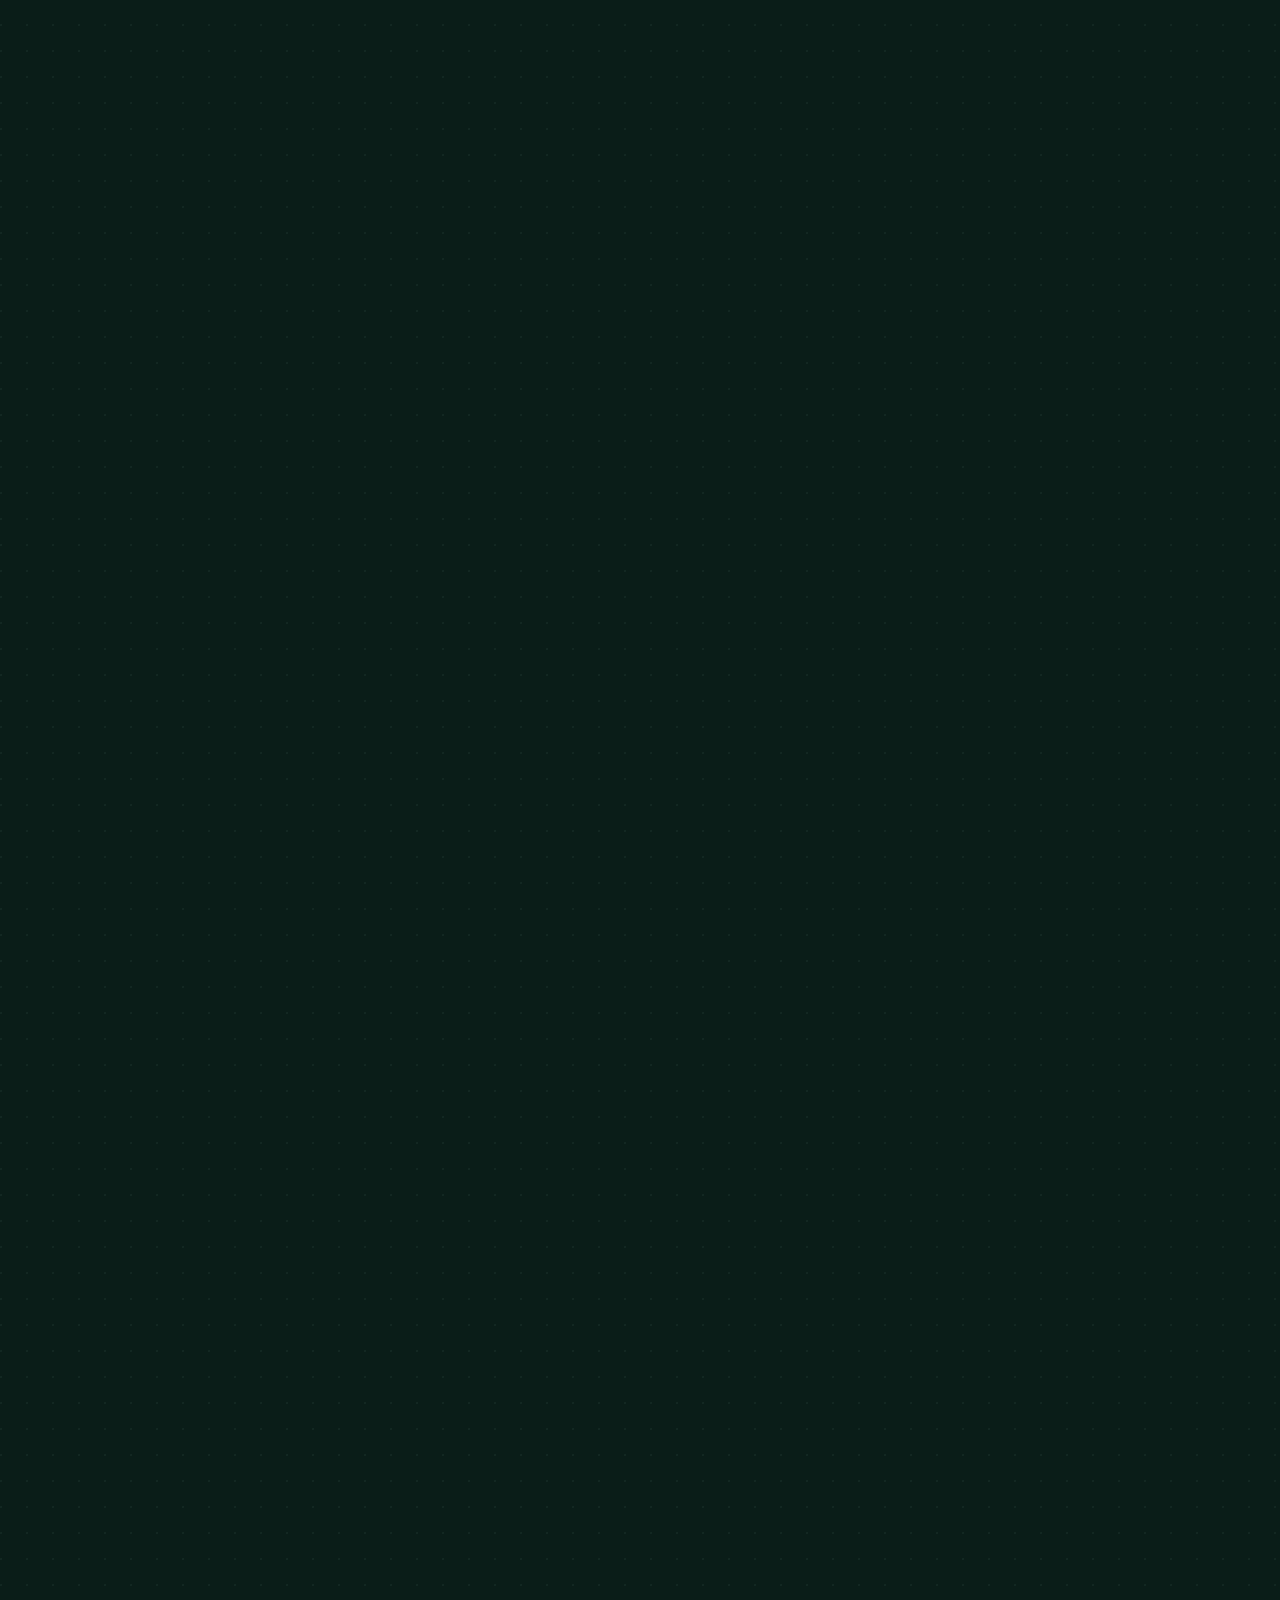
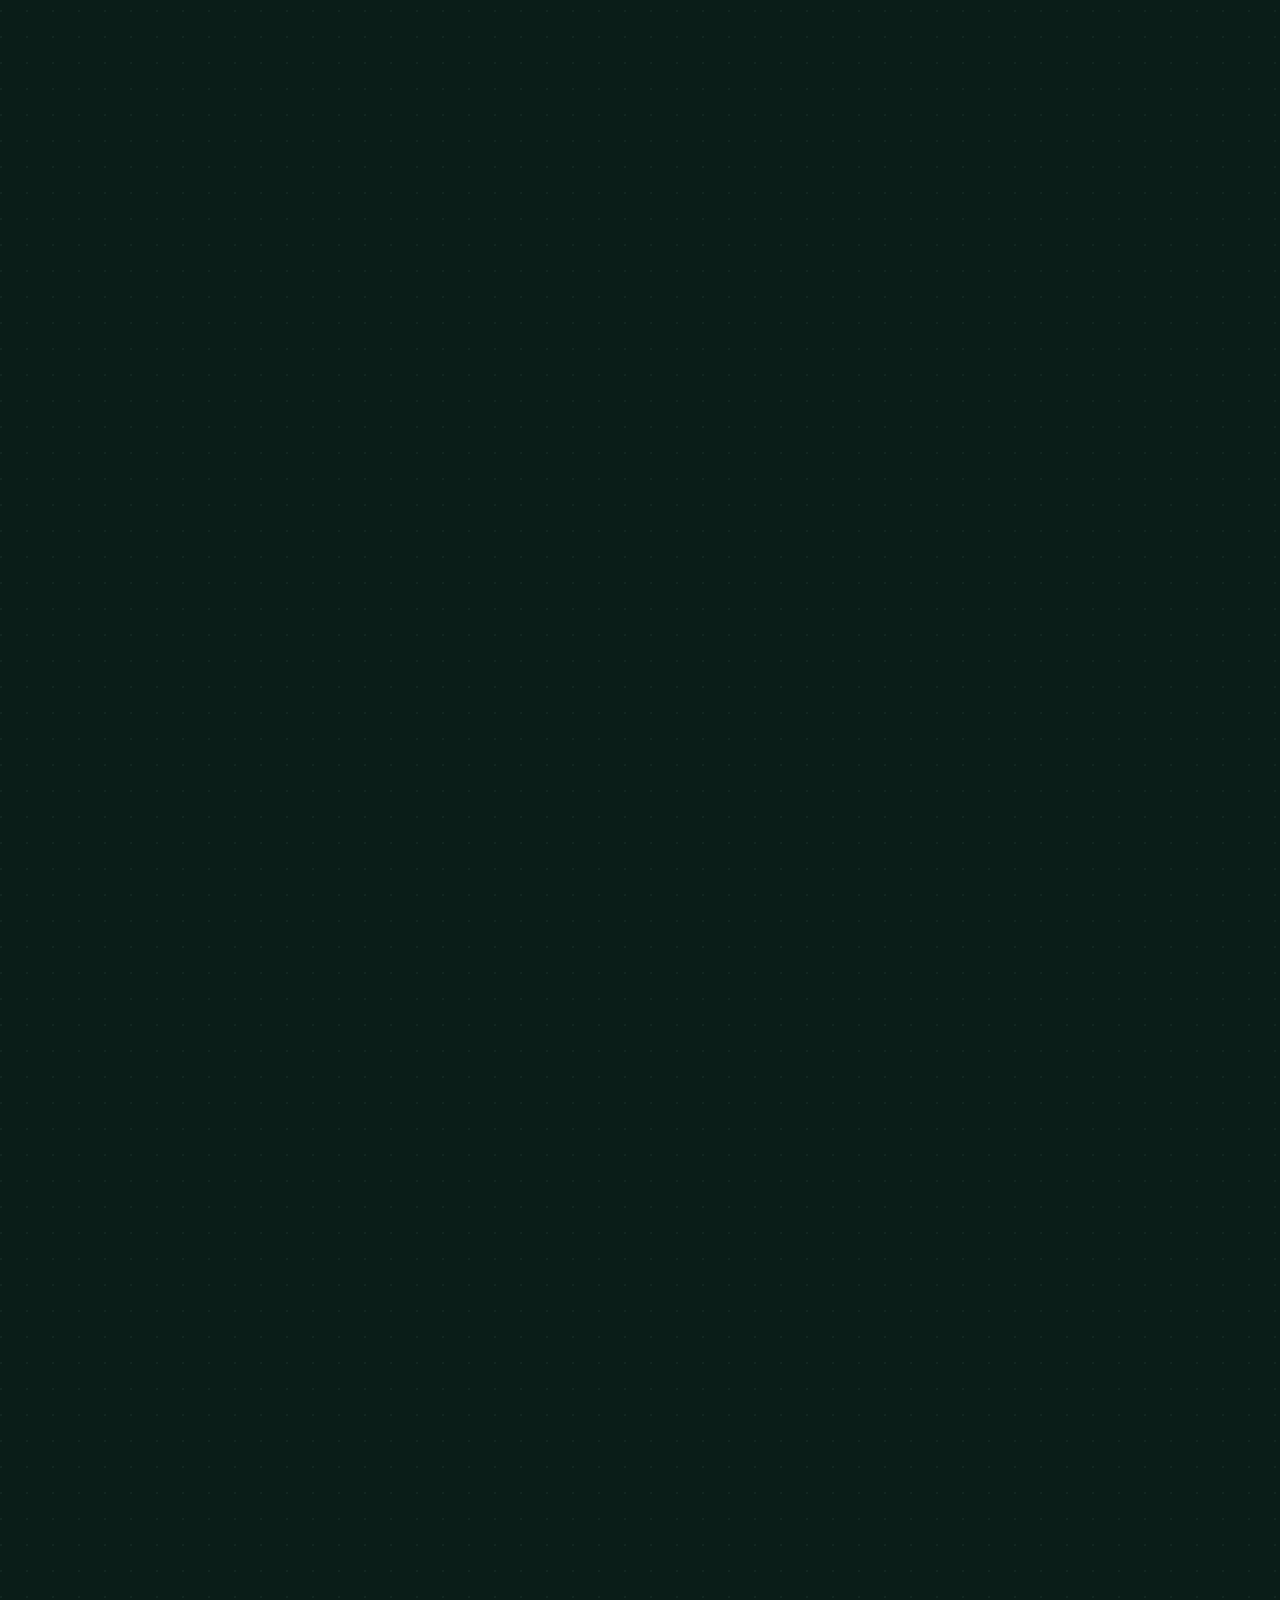
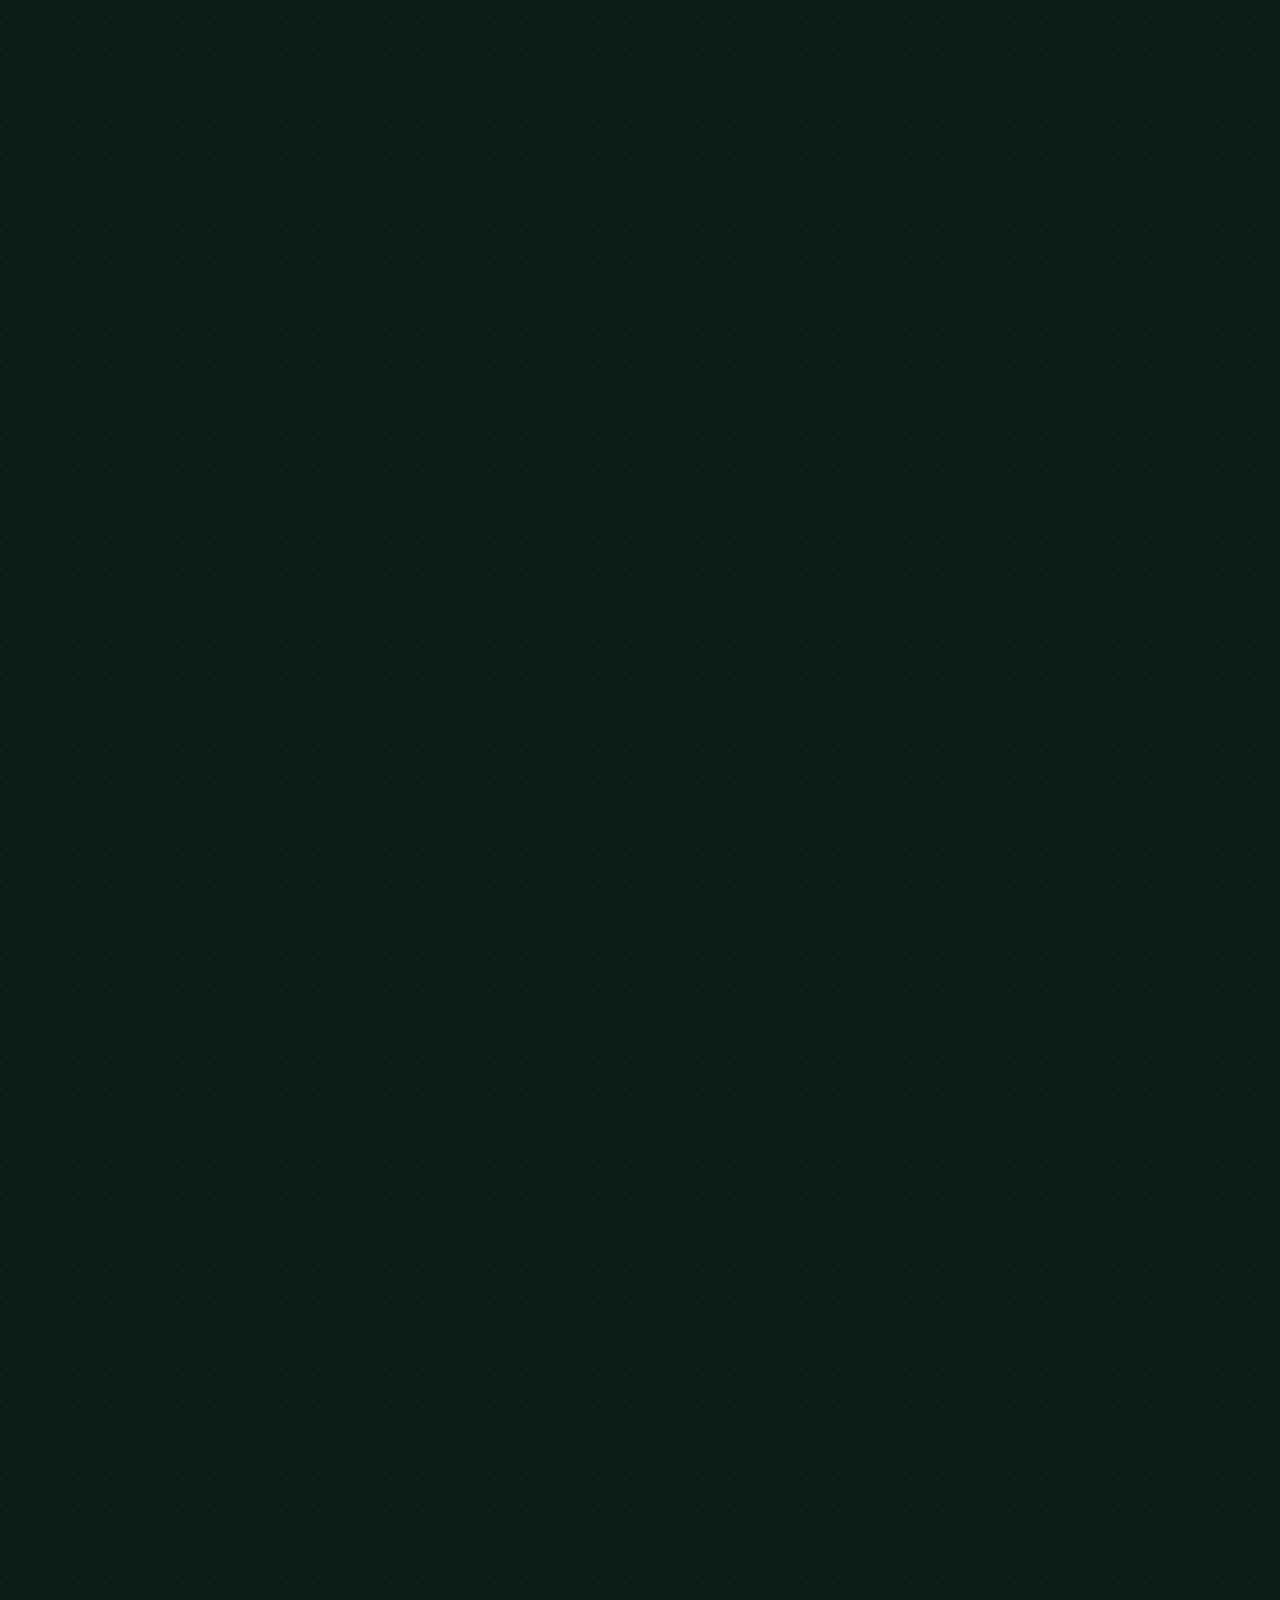
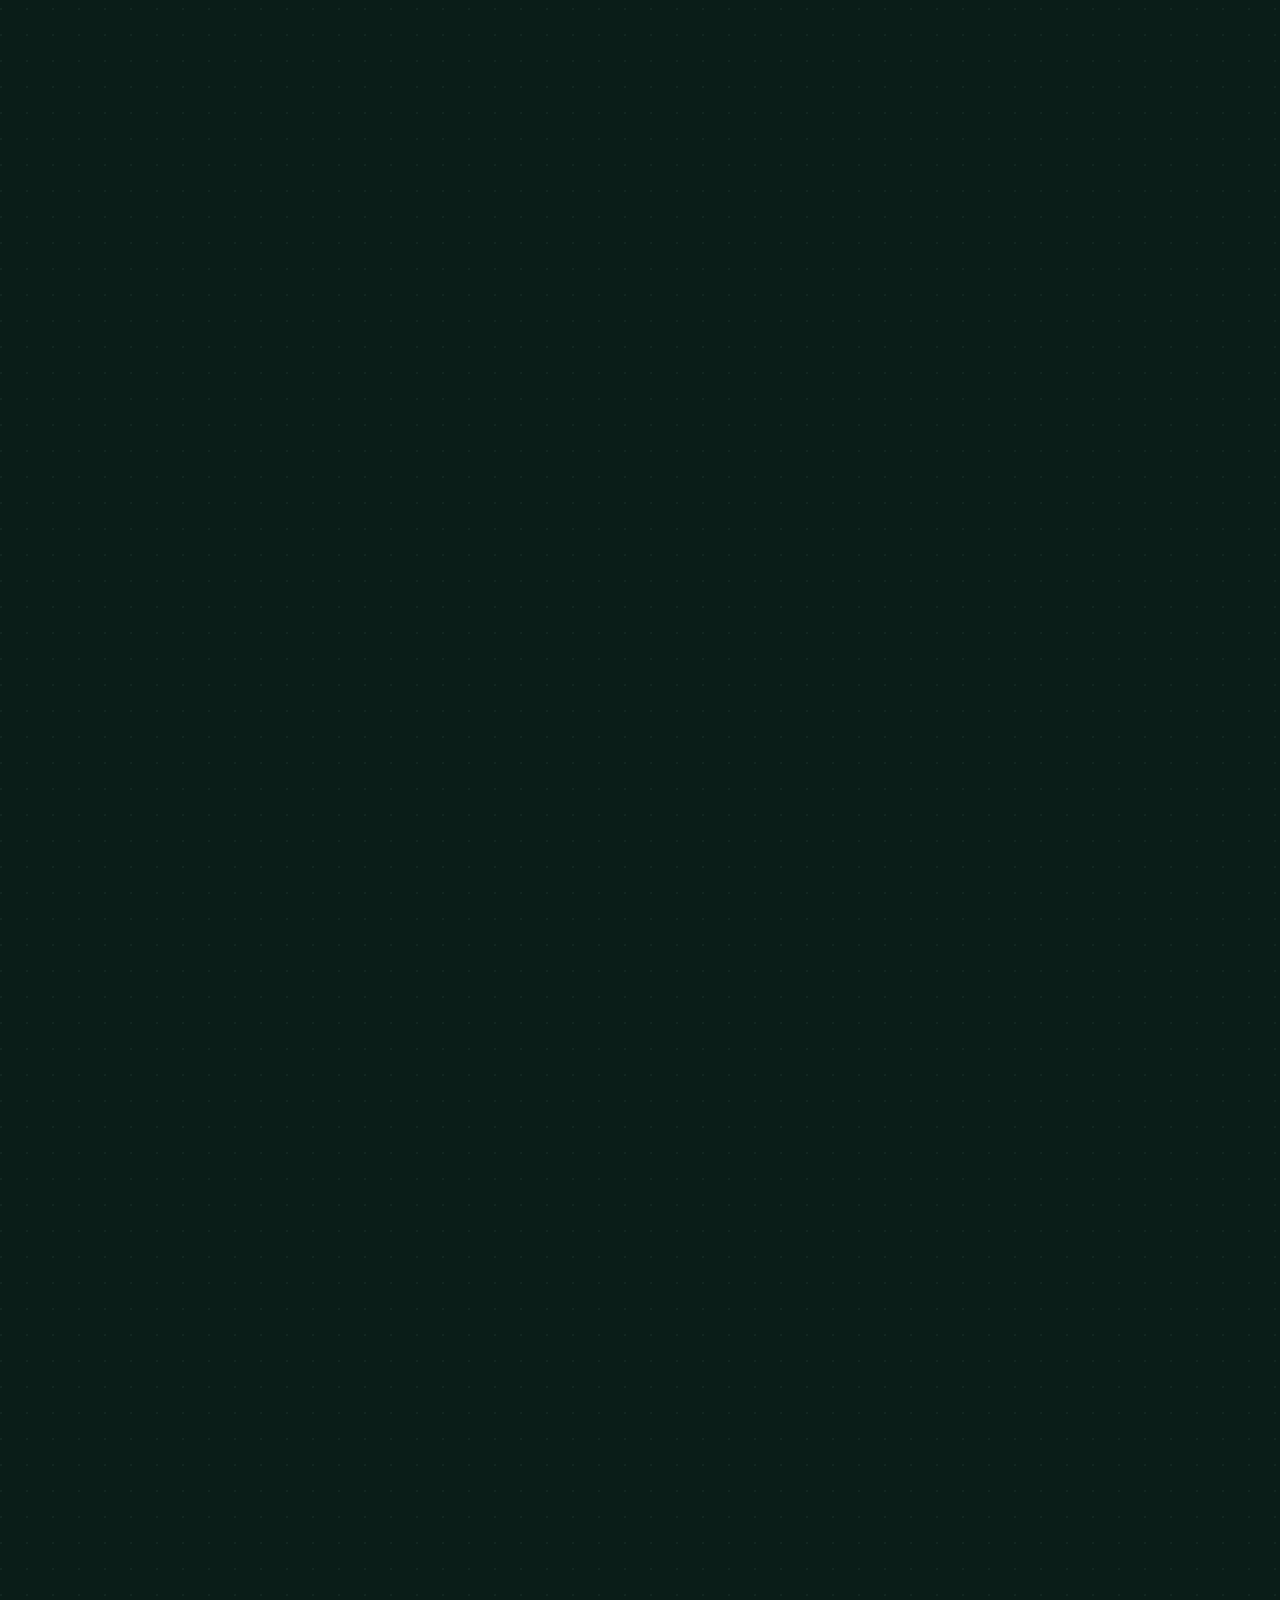
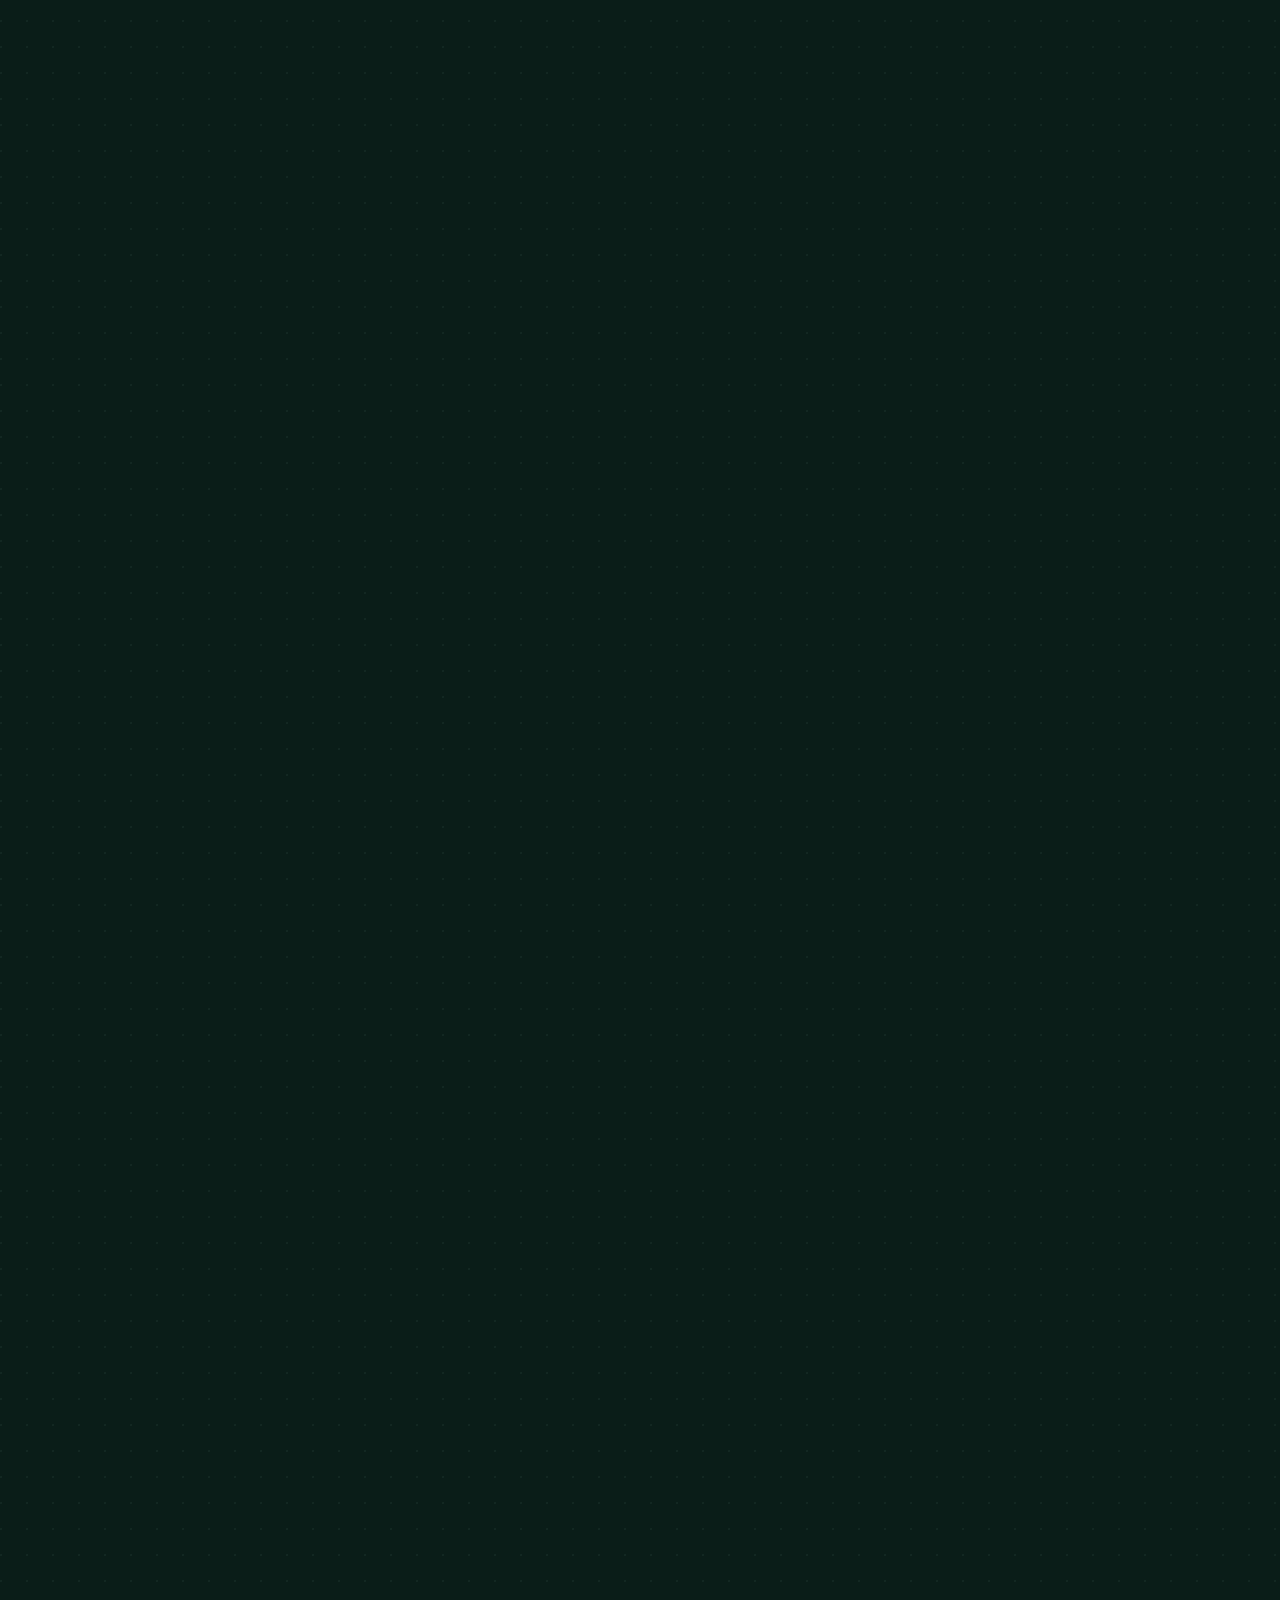
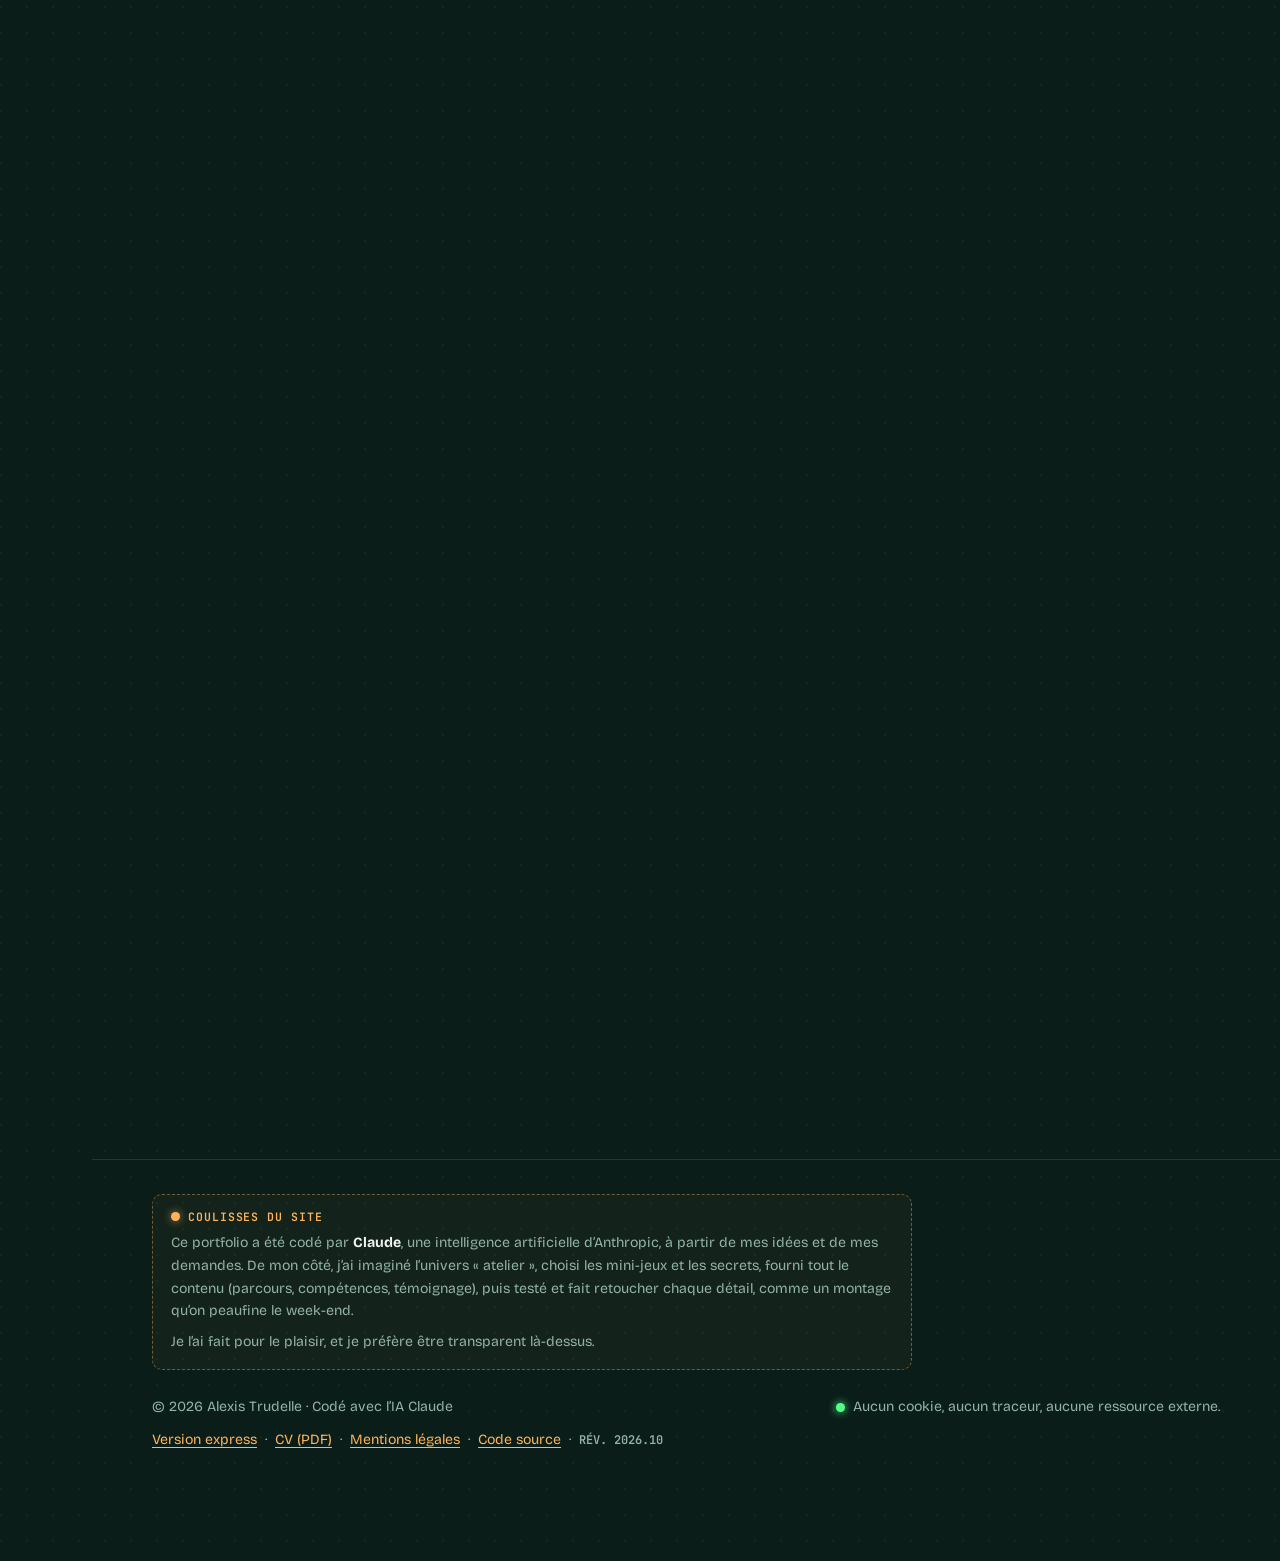
==== commit 91682b89: "parcours : update" ====
--- a/site/index.html
+++ b/site/index.html
@@ -91,6 +91,7 @@
         { "@type": "EducationalOccupationalCredential", "name": "Titre professionnel Concepteur Développeur d'Applications", "credentialCategory": "Titre professionnel" },
         { "@type": "EducationalOccupationalCredential", "name": "Titre professionnel Développeur Web et Web Mobile", "credentialCategory": "Titre professionnel" },
         { "@type": "EducationalOccupationalCredential", "name": "Titre professionnel Technicien d'assistance en informatique", "credentialCategory": "Titre professionnel" },
+        { "@type": "EducationalOccupationalCredential", "name": "Titre professionnel Conducteur de pelle hydraulique et de chargeuse pelleteuse", "credentialCategory": "Titre professionnel" },
         { "@type": "EducationalOccupationalCredential", "name": "Bac Pro Maintenance des véhicules et matériels", "credentialCategory": "Diplôme" }
       ],
       "sameAs": ["https://github.com/Nameho"]
@@ -194,7 +195,7 @@
           <div class="ds-grid">
             <div class="ds-desc">
               <h3>Description générale</h3>
-              <p>Titulaire de trois titres professionnels en informatique et d'un Bac Pro maintenance, je me reconvertis vers la réparation électronique. Une immersion en atelier de reconditionnement informatique a confirmé ce projet.</p>
+              <p>Bac Pro mécanique, puis trois titres professionnels en informatique (assistance et développement)&nbsp;: mon parcours a un fil conducteur, comprendre comment fonctionne un appareil pour le remettre en état. En septembre 2026, une semaine en atelier de reconditionnement a été le déclic&nbsp;: démonter, diagnostiquer, remplacer la pièce fautive et voir le PC redémarrer. C'est ce métier que je veux exercer.</p>
               <p>Minutieux, calme et rigoureux, je cherche un poste en atelier pour diagnostiquer et réparer tout type d'appareil électronique. Ouvert à une immersion (PMSMP), une formation interne ou une POEI.</p>
 
               <h3>Caractéristiques</h3>
@@ -203,7 +204,7 @@
                   <tr><th scope="col">Paramètre</th><th scope="col">Valeur</th><th scope="col">Conditions</th></tr>
                 </thead>
                 <tbody>
-                  <tr><th scope="row">Formation</th><td>3 titres pro + Bac Pro</td><td>Informatique &amp; maintenance</td></tr>
+                  <tr><th scope="row">Formation</th><td>4 titres pro + Bac Pro</td><td>Informatique, engins, mécanique</td></tr>
                   <tr><th scope="row">Méthode</th><td>Mesurer → isoler → réparer</td><td>Multimètre en main</td></tr>
                   <tr><th scope="row">Mobilité</th><td>Permis B, véhiculé</td><td>Charente-Maritime (17)</td></tr>
                   <tr><th scope="row">Langues</th><td>Français · Anglais</td><td>Langue maternelle · niveau B1</td></tr>
@@ -936,8 +937,8 @@
           <div class="tl-col">
             <h3 class="tl-head" data-ch="1">CH1 · Expériences</h3>
             <ol class="tl-list">
-              <li class="tl-item" data-ch="1" data-span="2026.42-2026.44" data-label="2026 · 1 semaine">
-                <p class="tl-date">2026 · 1 semaine</p>
+              <li class="tl-item" data-ch="1" data-span="2026.67-2026.69" data-label="Sept. 2026 · 1 semaine">
+                <p class="tl-date">Sept. 2026 · 1 semaine</p>
                 <h4><button class="tl-btn" type="button">Immersion professionnelle – Pôle informatique</button></h4>
                 <p class="tl-org">Les Ateliers du Bocage, La Boujalière (Le Pin)</p>
                 <ul>
@@ -972,7 +973,7 @@
           <div class="tl-col">
             <h3 class="tl-head" data-ch="2">CH2 · Formations</h3>
             <ol class="tl-list">
-              <li class="tl-item" data-ch="2" data-span="2023.3-2023.9" data-label="AFPA · 2023">
+              <li class="tl-item" data-ch="2" data-span="2023.3-2023.95" data-label="AFPA · 2023">
                 <p class="tl-date">AFPA · 2023</p>
                 <h4><button class="tl-btn" type="button">Titre pro Concepteur Développeur d'Applications</button></h4>
               </li>
@@ -984,6 +985,10 @@
                 <p class="tl-date">AFPA · 2020</p>
                 <h4><button class="tl-btn" type="button">Titre pro Technicien d'assistance en informatique (Helpdesk)</button></h4>
                 <ul><li>Recherche de pannes simulées</li></ul>
+              </li>
+              <li class="tl-item" data-ch="2" data-span="2018.2-2018.6" data-label="AFPA · 2018">
+                <p class="tl-date">AFPA · 2018</p>
+                <h4><button class="tl-btn" type="button">Titre pro Conducteur de pelle hydraulique et de chargeuse pelleteuse</button></h4>
               </li>
               <li class="tl-item" data-ch="2" data-span="2011.2-2011.6" data-label="Pons · 2011">
                 <p class="tl-date">Pons · 2011</p>
@@ -1888,8 +1893,8 @@
         <section class="xp-block">
           <h3>En bref</h3>
           <ul>
-            <li>3 titres professionnels en informatique (AFPA) + Bac Pro maintenance</li>
-            <li>Immersion réussie en atelier de reconditionnement (2026) : 7 à 8 PC portables démontés, écran, clavier et carte fille remplacés</li>
+            <li>4 titres pro AFPA (dont 3 en informatique) + Bac Pro maintenance</li>
+            <li>Immersion réussie en atelier de reconditionnement (sept. 2026) : 7 à 8 PC portables démontés, écran, clavier et carte fille remplacés</li>
             <li>Méthode : mesurer → isoler → réparer (multimètre, soudure : bases)</li>
             <li>Minutieux, calme, rigoureux, ponctuel</li>
           </ul>
@@ -1918,6 +1923,7 @@
             <li><span>2023</span>Titre pro Concepteur Développeur d'Applications</li>
             <li><span>2022-23</span>Titre pro Développeur Web et Web Mobile</li>
             <li><span>2020</span>Titre pro Technicien d'assistance en informatique (Helpdesk)</li>
+            <li><span>2018</span>Titre pro Conducteur de pelle hydraulique et de chargeuse pelleteuse</li>
             <li><span>2011</span>Bac Pro Maintenance des véhicules et matériels</li>
           </ul>
         </section>
--- a/site/assets/css/style.css
+++ b/site/assets/css/style.css
@@ -3532,10 +3532,10 @@
   .xp-grid > :nth-child(3) { grid-area: exp; }
   .xp-grid > :nth-child(4) { grid-area: form; }
   .xp-grid > .xp-block,
-  .express .xp-avail { margin: 0 0 6mm; }
+  .express .xp-avail { margin: 0 0 5mm; }
 
   /* en-tête : puce « AT » au trait, nom, métier, infos pratiques, filet cuivre */
-  .express .xp-head { grid-area: head; display: flex; align-items: center; justify-content: flex-start; gap: 5.5mm; margin: 0 0 6.5mm; padding: 0 0 5mm; border-bottom: 0.6mm solid #e0821f; }
+  .express .xp-head { grid-area: head; display: flex; align-items: center; justify-content: flex-start; gap: 5.5mm; margin: 0 0 5.5mm; padding: 0 0 4.5mm; border-bottom: 0.6mm solid #e0821f; }
   .express .xp-head::before {
     content: "AT";
     flex: none;
@@ -3564,13 +3564,13 @@
   .express h3.xp-print { display: flex; }
 
   /* listes : petites puces carrées cuivre */
-  .express .xp-block ul { display: grid; gap: 1.7mm; margin: 0; padding: 0; list-style: none; font-size: 10pt; }
+  .express .xp-block ul { display: grid; gap: 1.4mm; margin: 0; padding: 0; list-style: none; font-size: 10pt; }
   .express .xp-block li { position: relative; padding-left: 3.6mm; }
   .express .xp-block li::before { content: ""; position: absolute; left: 0.3mm; top: 0.6em; width: 1.3mm; height: 1.3mm; border-radius: 0.3mm; background: #e0821f; }
   .express .xp-block li b { color: #121b18; }
 
   /* expériences et formations : frise (fil gris, ronds verts au trait) */
-  .express .xp-block .xp-dated { gap: 2mm; margin-left: 0.8mm; border-left: 0.3mm solid #cfdcd6; }
+  .express .xp-block .xp-dated { gap: 1.6mm; margin-left: 0.8mm; border-left: 0.3mm solid #cfdcd6; }
   .express .xp-dated li { display: grid; grid-template-columns: 22mm minmax(0, 1fr); padding-left: 3.4mm; }
   .express .xp-dated li::before { left: -1.15mm; top: 0.5em; width: 1.4mm; height: 1.4mm; border: 0.35mm solid #17594a; border-radius: 50%; background: #ffffff; }
   .express .xp-dated span { min-width: 0; font: 700 8.6pt var(--mono); color: #17594a; }
@@ -3599,7 +3599,7 @@
   .express .xp-qr figcaption { font-size: 7.8pt; line-height: 1.35; color: #55625e; }
 
   /* pied de page */
-  .express .xp-foot { grid-area: foot; margin: 5mm 0 0; padding-top: 2.4mm; border-top: 0.3mm solid #d5dfdb; font: 500 7.4pt var(--mono); letter-spacing: 0.04em; text-align: center; color: #6b7774; }
+  .express .xp-foot { grid-area: foot; margin: 4mm 0 0; padding-top: 2.4mm; border-top: 0.3mm solid #d5dfdb; font: 500 7.4pt var(--mono); letter-spacing: 0.04em; text-align: center; color: #6b7774; }
 }
 
 @media (max-width: 1080px) {
